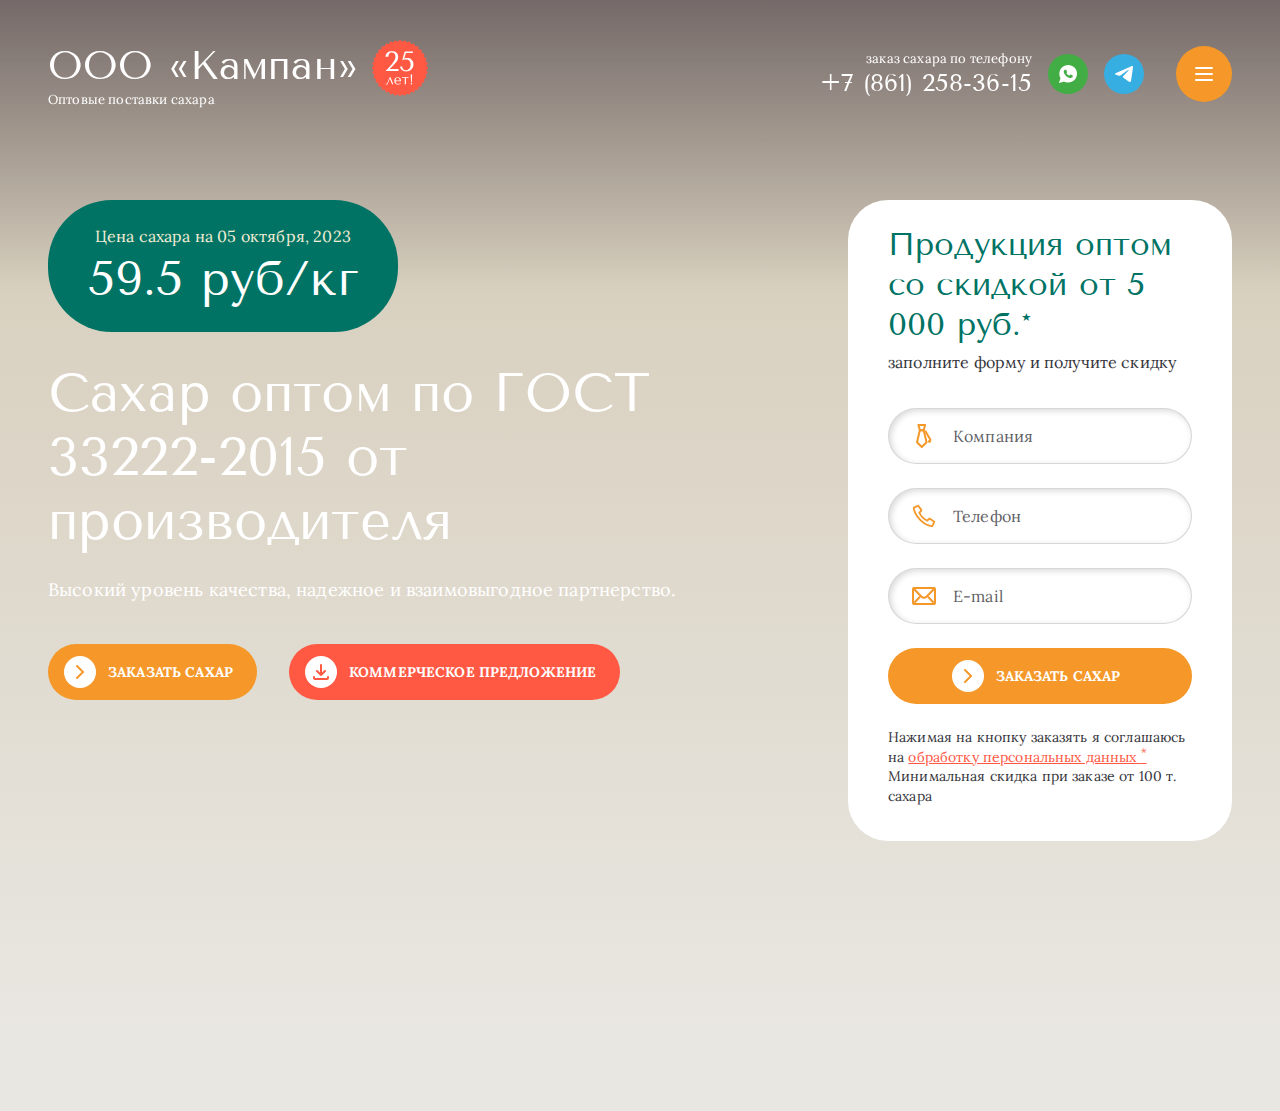
==== home-page.html @ a7ad7710 "+" ====
<!DOCTYPE html>
<html lang="ru">

<head>
  <meta charset="UTF-8">
  <meta name="viewport" content="width=device-width, initial-scale=1.0">
  <title>Главная</title>
  <!-- стили -->
  <link rel="stylesheet" href="./libs/normalize.min.css">
  <link rel="stylesheet" href="./libs/swiper-bundle.min.css">
  <link rel="stylesheet" href="./css/style.min.css">
</head>

<body>
  <!-- шапка -->
  <header class="header">
    <div class="wrapper">
      <div class="header__grid">
        <div class="header__grid-item">
          <a class="logotype" href="# ">
            <p class="logotype__name">ООО «Кампан»
              <small>Оптовые поставки сахара</small>
            </p>
            <span class="logotype__icon">
              <svg viewBox="0 0 56 56" fill="none" xmlns="http://www.w3.org/2000/svg">
                <path
                  d="M26.7828 0.763511C27.275 -0.254504 28.725 -0.254504 29.2172 0.763512V0.763512C29.6629 1.68542 30.9319 1.79644 31.5309 0.965933V0.965933C32.1923 0.0488476 33.6203 0.300644 33.9283 1.38866V1.38866C34.2071 2.37395 35.4375 2.70364 36.1716 1.98977V1.98977C36.9823 1.20148 38.3449 1.69742 38.4592 2.82237V2.82237C38.5627 3.84112 39.7172 4.37946 40.5641 3.80392V3.80392C41.4994 3.16837 42.7551 3.89339 42.6724 5.0211V5.0211C42.5974 6.04235 43.6408 6.77298 44.5749 6.35325V6.35325C45.6062 5.88976 46.717 6.82183 46.4397 7.91803V7.91803C46.1885 8.91074 47.0893 9.81147 48.082 9.56031V9.56031C49.1782 9.28296 50.1102 10.3938 49.6467 11.4251V11.4251C49.227 12.3592 49.9576 13.4026 50.9789 13.3276V13.3276C52.1066 13.2449 52.8316 14.5006 52.1961 15.4359V15.4359C51.6205 16.2828 52.1589 17.4373 53.1776 17.5408V17.5408C54.3026 17.6551 54.7985 19.0177 54.0102 19.8284V19.8284C53.2964 20.5625 53.626 21.7929 54.6113 22.0717V22.0717C55.6994 22.3797 55.9512 23.8077 55.0341 24.4691V24.4691C54.2036 25.0681 54.3146 26.3371 55.2365 26.7828V26.7828C56.2545 27.275 56.2545 28.725 55.2365 29.2172V29.2172C54.3146 29.6629 54.2036 30.9319 55.0341 31.5309V31.5309C55.9512 32.1923 55.6994 33.6203 54.6113 33.9283V33.9283C53.626 34.2071 53.2964 35.4375 54.0102 36.1716V36.1716C54.7985 36.9823 54.3026 38.3449 53.1776 38.4592V38.4592C52.1589 38.5627 51.6205 39.7172 52.1961 40.5641V40.5641C52.8316 41.4994 52.1066 42.7551 50.9789 42.6724V42.6724C49.9576 42.5974 49.227 43.6408 49.6467 44.5749V44.5749C50.1102 45.6062 49.1782 46.717 48.082 46.4397V46.4397C47.0893 46.1885 46.1885 47.0893 46.4397 48.082V48.082C46.717 49.1782 45.6062 50.1102 44.5749 49.6467V49.6467C43.6408 49.227 42.5974 49.9576 42.6724 50.9789V50.9789C42.7551 52.1066 41.4994 52.8316 40.5641 52.1961V52.1961C39.7172 51.6205 38.5627 52.1589 38.4592 53.1776V53.1776C38.3449 54.3026 36.9823 54.7985 36.1716 54.0102V54.0102C35.4375 53.2964 34.2071 53.626 33.9283 54.6113V54.6113C33.6203 55.6994 32.1923 55.9512 31.5309 55.0341V55.0341C30.9319 54.2036 29.6629 54.3146 29.2172 55.2365V55.2365C28.725 56.2545 27.275 56.2545 26.7828 55.2365V55.2365C26.3371 54.3146 25.0681 54.2036 24.4691 55.0341V55.0341C23.8077 55.9512 22.3797 55.6994 22.0717 54.6113V54.6113C21.7929 53.626 20.5625 53.2964 19.8284 54.0102V54.0102C19.0177 54.7985 17.6551 54.3026 17.5408 53.1776V53.1776C17.4373 52.1589 16.2828 51.6205 15.4359 52.1961V52.1961C14.5006 52.8316 13.2449 52.1066 13.3276 50.9789V50.9789C13.4026 49.9576 12.3592 49.227 11.4251 49.6467V49.6467C10.3938 50.1102 9.28296 49.1782 9.56031 48.082V48.082C9.81147 47.0893 8.91074 46.1885 7.91803 46.4397V46.4397C6.82183 46.717 5.88976 45.6062 6.35325 44.5749V44.5749C6.77298 43.6408 6.04235 42.5974 5.0211 42.6724V42.6724C3.89339 42.7551 3.16837 41.4994 3.80392 40.5641V40.5641C4.37946 39.7172 3.84112 38.5627 2.82237 38.4592V38.4592C1.69742 38.3449 1.20148 36.9823 1.98977 36.1716V36.1716C2.70364 35.4375 2.37395 34.2071 1.38866 33.9283V33.9283C0.300644 33.6203 0.0488476 32.1923 0.965933 31.5309V31.5309C1.79644 30.9319 1.68542 29.6629 0.763511 29.2172V29.2172C-0.254504 28.725 -0.254504 27.275 0.763512 26.7828V26.7828C1.68542 26.3371 1.79644 25.0681 0.965933 24.4691V24.4691C0.0488476 23.8077 0.300644 22.3797 1.38866 22.0717V22.0717C2.37395 21.7929 2.70364 20.5625 1.98977 19.8284V19.8284C1.20148 19.0177 1.69742 17.6551 2.82237 17.5408V17.5408C3.84112 17.4373 4.37946 16.2828 3.80392 15.4359V15.4359C3.16837 14.5006 3.89339 13.2449 5.0211 13.3276V13.3276C6.04235 13.4026 6.77298 12.3592 6.35325 11.4251V11.4251C5.88976 10.3937 6.82183 9.28296 7.91803 9.56031V9.56031C8.91074 9.81147 9.81147 8.91074 9.56031 7.91803V7.91803C9.28296 6.82183 10.3937 5.88976 11.4251 6.35325V6.35325C12.3592 6.77298 13.4026 6.04235 13.3276 5.0211V5.0211C13.2449 3.89339 14.5006 3.16837 15.4359 3.80392V3.80392C16.2828 4.37946 17.4373 3.84112 17.5408 2.82237V2.82237C17.6551 1.69742 19.0177 1.20148 19.8284 1.98977V1.98977C20.5625 2.70364 21.7929 2.37395 22.0717 1.38866V1.38866C22.3797 0.300644 23.8077 0.0488476 24.4691 0.965933V0.965933C25.0681 1.79644 26.3371 1.68542 26.7828 0.763511V0.763511Z"
                  fill="#FF5843" />
                <path
                  d="M32.2796 18.5391C32.8022 18.3338 33.2689 18.1844 33.6796 18.0911C34.1089 17.9791 34.5849 17.9231 35.1076 17.9231C36.0036 17.9231 36.8342 18.0724 37.5996 18.3711C38.3649 18.6511 39.0276 19.0711 39.5876 19.6311C40.1662 20.1724 40.6142 20.8258 40.9316 21.5911C41.2676 22.3564 41.4356 23.2151 41.4356 24.1671C41.4356 25.3244 41.2396 26.3511 40.8476 27.2471C40.4742 28.1431 39.9516 28.8991 39.2796 29.5151C38.6262 30.1311 37.8516 30.6071 36.9556 30.9431C36.0782 31.2604 35.1356 31.4191 34.1276 31.4191C33.2689 31.4191 32.4756 31.2978 31.7476 31.0551C31.0382 30.7938 30.4222 30.4484 29.8996 30.0191C29.3769 29.5898 28.9569 29.0764 28.6396 28.4791C28.3409 27.8818 28.1822 27.2471 28.1636 26.5751H30.2076C30.2262 27.0791 30.3289 27.5551 30.5156 28.0031C30.7022 28.4324 30.9542 28.8151 31.2716 29.1511C31.6076 29.4684 32.0089 29.7204 32.4756 29.9071C32.9422 30.0938 33.4742 30.1871 34.0716 30.1871C34.6129 30.1871 35.1542 30.0844 35.6956 29.8791C36.2369 29.6551 36.7222 29.3098 37.1516 28.8431C37.5996 28.3578 37.9542 27.7511 38.2156 27.0231C38.4956 26.2764 38.6356 25.3804 38.6356 24.3351C38.6356 22.8604 38.2436 21.6658 37.4596 20.7511C36.6756 19.8364 35.4996 19.3791 33.9316 19.3791C33.5582 19.3791 33.0449 19.4164 32.3916 19.4911C31.7382 19.5658 31.0102 19.8084 30.2076 20.2191L32.6996 11.5111H41.1836L40.6236 13.0511H33.9036L32.2796 18.5391Z"
                  fill="white" />
                <path
                  d="M26.4857 31.1111H13.6057L18.8977 25.2031C19.3643 24.6431 19.859 24.0364 20.3817 23.3831C20.923 22.7298 21.4177 22.0391 21.8657 21.3111C22.3137 20.5831 22.687 19.8271 22.9857 19.0431C23.2843 18.2591 23.4337 17.4564 23.4337 16.6351C23.4337 15.3471 23.0883 14.3204 22.3977 13.5551C21.7257 12.7898 20.8577 12.4071 19.7937 12.4071C19.159 12.4071 18.627 12.5284 18.1977 12.7711C17.787 13.0138 17.4417 13.3404 17.1617 13.7511C16.9003 14.1431 16.7043 14.6098 16.5737 15.1511C16.443 15.6738 16.3497 16.2244 16.2937 16.8031H13.4937C13.4937 16.0191 13.6523 15.2818 13.9697 14.5911C14.287 13.9004 14.7257 13.3031 15.2857 12.7991C15.8643 12.2951 16.5363 11.9031 17.3017 11.6231C18.067 11.3244 18.8977 11.1751 19.7937 11.1751C20.8017 11.1751 21.707 11.3244 22.5097 11.6231C23.3123 11.9031 23.9843 12.2951 24.5257 12.7991C25.067 13.3031 25.4777 13.8911 25.7577 14.5631C26.0563 15.2164 26.2057 15.9071 26.2057 16.6351C26.2057 17.5498 26.1123 18.3338 25.9257 18.9871C25.7577 19.6404 25.4777 20.2751 25.0857 20.8911C24.7123 21.4884 24.2177 22.1231 23.6017 22.7951C23.0043 23.4671 22.2763 24.2698 21.4177 25.2031L17.7777 29.0951H26.4857V31.1111Z"
                  fill="white" />
                <path
                  d="M38.6836 43.7454C38.6836 43.5401 38.7583 43.3627 38.9076 43.2134C39.0569 43.0641 39.2343 42.9894 39.4396 42.9894C39.6449 42.9894 39.8223 43.0641 39.9716 43.2134C40.1209 43.3627 40.1956 43.5401 40.1956 43.7454C40.1956 43.9507 40.1209 44.1281 39.9716 44.2774C39.8223 44.4267 39.6449 44.5014 39.4396 44.5014C39.2343 44.5014 39.0569 44.4267 38.9076 44.2774C38.7583 44.1281 38.6836 43.9507 38.6836 43.7454ZM39.7336 42.4574H39.0756L38.6416 34.5334H40.1816L39.7336 42.4574Z"
                  fill="white" />
                <path d="M32.7282 44.3334V37.8934H29.9282V37.3334H36.7182V37.8934H33.9182V44.3334H32.7282Z"
                  fill="white" />
                <path
                  d="M28.9451 41.1413H23.6251C23.6251 41.7106 23.7091 42.1773 23.8771 42.5413C24.0451 42.9053 24.2551 43.19 24.5071 43.3953C24.7591 43.6006 25.0297 43.7453 25.3191 43.8293C25.6177 43.904 25.8977 43.9413 26.1591 43.9413C26.3924 43.9413 26.6024 43.918 26.7891 43.8713C26.9851 43.8153 27.1717 43.7406 27.3491 43.6473C27.5264 43.554 27.6991 43.4373 27.8671 43.2973C28.0444 43.1573 28.2311 43.0033 28.4271 42.8353L28.8751 43.2833C28.5017 43.6753 28.0631 43.9786 27.5591 44.1933C27.0551 44.3986 26.5044 44.5013 25.9071 44.5013C25.2911 44.5013 24.7544 44.3986 24.2971 44.1933C23.8491 43.9786 23.4757 43.6986 23.1771 43.3533C22.8877 42.9986 22.6684 42.602 22.5191 42.1633C22.3791 41.7153 22.3091 41.258 22.3091 40.7913C22.3091 40.2313 22.3931 39.732 22.5611 39.2933C22.7291 38.8453 22.9624 38.4673 23.2611 38.1593C23.5597 37.842 23.9097 37.604 24.3111 37.4453C24.7124 37.2773 25.1511 37.1933 25.6271 37.1933C26.0751 37.1933 26.4997 37.268 26.9011 37.4173C27.3024 37.5666 27.6524 37.7906 27.9511 38.0893C28.2591 38.388 28.5017 38.766 28.6791 39.2233C28.8564 39.6806 28.9451 40.222 28.9451 40.8473V41.1413ZM23.6251 40.5813H27.7271C27.7271 39.676 27.5404 38.9666 27.1671 38.4533C26.8031 37.9306 26.2897 37.6693 25.6271 37.6693C25.2817 37.6693 24.9831 37.7533 24.7311 37.9213C24.4791 38.08 24.2691 38.2946 24.1011 38.5653C23.9424 38.836 23.8211 39.1486 23.7371 39.5033C23.6624 39.8486 23.6251 40.208 23.6251 40.5813Z"
                  fill="white" />
                <path
                  d="M18.4893 37.3334L21.3313 44.3334H20.0713L17.8313 38.7194H17.7473L16.1373 42.7654C16.0067 43.1014 15.8807 43.3814 15.7593 43.6054C15.6473 43.82 15.5307 43.9974 15.4093 44.1374C15.288 44.268 15.1573 44.3567 15.0173 44.4034C14.8773 44.4594 14.7187 44.4874 14.5413 44.4874C14.1493 44.4874 13.846 44.3847 13.6313 44.1794L13.8553 43.4374C13.9393 43.512 14.0513 43.5867 14.1913 43.6614C14.3313 43.736 14.4667 43.7734 14.5973 43.7734C14.7093 43.7734 14.812 43.736 14.9053 43.6614C15.008 43.5774 15.0967 43.4747 15.1713 43.3534C15.246 43.232 15.3113 43.106 15.3673 42.9754C15.4233 42.8354 15.4747 42.714 15.5213 42.6114L17.6493 37.3334H18.4893Z"
                  fill="white" />
              </svg>
            </span>
          </a>
        </div>
        <div class="header__grid-item header__flex">
          <p class="header__contacts">
            заказ сахара по телефону
            <a href="tel:+78612583615">+7 (861) 258-36-15</a>
          </p>

          <ul class="header__social social-list">
            <li class="social-list__item">
              <a href="#" class="social-list__link whatsapp">
                <svg width="18" height="18" viewBox="0 0 18 18" fill="none" xmlns="http://www.w3.org/2000/svg">
                  <path
                    d="M17.3053 5.362C16.8563 4.313 16.2083 3.367 15.4093 2.573C14.6083 1.778 13.6552 1.135 12.5982 0.69C11.5402 0.246 10.3792 0 9.16025 0C7.94125 0 6.77925 0.246 5.72225 0.69C4.66525 1.135 3.71225 1.778 2.91125 2.573C2.11125 3.367 1.46225 4.313 1.01525 5.362C0.56725 6.412 0.31925 7.565 0.31925 8.774C0.31925 9.166 0.34525 9.554 0.39725 9.939C0.44925 10.324 0.52625 10.704 0.62825 11.077C0.73025 11.45 0.85725 11.816 1.00725 12.173C1.15725 12.53 1.33325 12.877 1.53125 13.212L1.15225 14.332L0.77225 15.451L0.39325 16.571L0.01325 17.691C0.00525 17.712 0.00125 17.733 0.00025 17.755C-0.00075 17.776 0.00125 17.798 0.00625 17.818C0.01125 17.838 0.01825 17.859 0.02825 17.878C0.03825 17.897 0.05125 17.914 0.06725 17.93C0.07825 17.942 0.09025 17.951 0.10325 17.96C0.11625 17.969 0.13025 17.977 0.14425 17.982C0.15825 17.987 0.17325 17.992 0.18825 17.995C0.20325 17.998 0.21825 18 0.23425 18C0.24025 18 0.24625 18 0.25225 17.999C0.25825 17.999 0.26425 17.998 0.27025 17.997C0.27625 17.996 0.28225 17.995 0.28825 17.994C0.29425 17.992 0.30025 17.991 0.30625 17.989L1.47325 17.618L2.64025 17.247L3.80825 16.876L4.97525 16.505C5.29525 16.676 5.62425 16.826 5.96325 16.956C6.30125 17.086 6.64725 17.195 6.99925 17.283C7.35125 17.37 7.70825 17.436 8.06925 17.481C8.43025 17.525 8.79525 17.547 9.16025 17.547C10.3792 17.547 11.5402 17.302 12.5982 16.857C13.6552 16.413 14.6083 15.769 15.4093 14.975C16.2092 14.181 16.8563 13.236 17.3053 12.186C17.7523 11.137 18.0002 9.984 18.0002 8.774C18.0002 7.565 17.7523 6.412 17.3053 5.362ZM13.7622 11.109C13.7522 11.216 13.7352 11.334 13.7072 11.453C13.6812 11.573 13.6442 11.696 13.6023 11.815C13.5472 11.968 13.4462 12.114 13.3182 12.247C13.1902 12.381 13.0352 12.501 12.8742 12.604C12.7122 12.707 12.5442 12.792 12.3882 12.854C12.2322 12.916 12.0892 12.955 11.9802 12.964L11.9642 12.965L11.9482 12.967L11.9312 12.969L11.9142 12.97C11.8892 12.973 11.8633 12.975 11.8363 12.978C11.8092 12.98 11.7793 12.983 11.7502 12.985C11.7212 12.987 11.6892 12.989 11.6562 12.99C11.6243 12.991 11.5903 12.992 11.5542 12.992C11.4692 12.992 11.3663 12.988 11.2413 12.974C11.1173 12.961 10.9702 12.938 10.7942 12.899C10.6182 12.86 10.4132 12.805 10.1733 12.728C9.93225 12.651 9.65625 12.552 9.33925 12.425C9.00925 12.293 8.68025 12.123 8.35625 11.92C8.03225 11.716 7.71225 11.477 7.40225 11.207C7.09125 10.937 6.78925 10.637 6.50025 10.309C6.21125 9.98 5.93425 9.624 5.67325 9.242C5.66825 9.236 5.66425 9.229 5.66025 9.225C5.65625 9.219 5.65325 9.214 5.65025 9.209C5.64625 9.204 5.64425 9.2 5.64225 9.197C5.63925 9.193 5.63725 9.19 5.63525 9.188C5.56725 9.098 5.47625 8.972 5.37825 8.817C5.28025 8.663 5.17525 8.479 5.07925 8.276C4.98225 8.073 4.89525 7.85 4.83125 7.615C4.76725 7.38 4.72725 7.133 4.72725 6.883C4.72725 6.605 4.76125 6.357 4.81525 6.138C4.86925 5.919 4.94625 5.73 5.03225 5.569C5.11925 5.407 5.21525 5.275 5.31025 5.171C5.40425 5.067 5.49725 4.989 5.57525 4.94C5.64925 4.893 5.74625 4.853 5.85325 4.818C5.95925 4.784 6.07525 4.755 6.18525 4.732C6.29525 4.709 6.40025 4.691 6.48525 4.679C6.57025 4.667 6.63525 4.66 6.66625 4.659C6.69125 4.658 6.70925 4.657 6.72125 4.656C6.73425 4.656 6.74125 4.655 6.74525 4.655C6.74925 4.655 6.75225 4.655 6.75525 4.655C6.75725 4.655 6.76025 4.655 6.76725 4.655C6.83225 4.655 6.89225 4.665 6.94925 4.684C7.00525 4.705 7.05725 4.735 7.10625 4.776C7.15425 4.817 7.19925 4.868 7.24125 4.93C7.28325 4.992 7.32125 5.067 7.35625 5.151C7.37125 5.186 7.41725 5.297 7.47725 5.442C7.53825 5.588 7.61325 5.771 7.68825 5.951C7.76325 6.131 7.83725 6.308 7.89425 6.444C7.95225 6.581 7.99225 6.676 8.00025 6.691C8.00925 6.71 8.02425 6.738 8.03825 6.774C8.05225 6.81 8.06625 6.854 8.07425 6.905C8.08325 6.956 8.08625 7.011 8.07825 7.073C8.07025 7.134 8.05225 7.199 8.01825 7.268L8.01025 7.282L8.00325 7.297L7.99625 7.312L7.98825 7.326C7.97425 7.355 7.96125 7.383 7.94725 7.409C7.93325 7.437 7.91825 7.464 7.90125 7.491C7.88525 7.519 7.86725 7.546 7.84725 7.575C7.82625 7.603 7.80325 7.634 7.77625 7.665C7.76725 7.675 7.75825 7.686 7.75025 7.695C7.74025 7.706 7.73125 7.717 7.72225 7.728C7.71325 7.738 7.70425 7.749 7.69625 7.759C7.68825 7.769 7.67825 7.78 7.66925 7.791C7.65025 7.813 7.63225 7.836 7.61325 7.858C7.59425 7.88 7.57525 7.903 7.55625 7.925C7.53725 7.947 7.51925 7.968 7.50025 7.988C7.48125 8.008 7.46325 8.027 7.44525 8.045C7.43925 8.051 7.43225 8.059 7.42425 8.066C7.41625 8.075 7.40825 8.084 7.40025 8.093C7.39225 8.101 7.38525 8.109 7.37925 8.117C7.37425 8.124 7.37025 8.131 7.36925 8.136C7.36925 8.136 7.36925 8.137 7.36925 8.139C7.36925 8.141 7.37025 8.144 7.37125 8.149C7.37225 8.153 7.37425 8.159 7.37825 8.165C7.38125 8.172 7.38525 8.18 7.39025 8.188C7.42725 8.251 7.52125 8.388 7.66325 8.571C7.80625 8.754 7.99725 8.979 8.22825 9.217C8.45925 9.454 8.73025 9.703 9.03025 9.931C9.33025 10.159 9.66125 10.365 10.0132 10.518C10.0292 10.525 10.0522 10.535 10.0793 10.546C10.1073 10.558 10.1402 10.57 10.1692 10.583C10.1992 10.595 10.2282 10.605 10.2492 10.614C10.2702 10.622 10.2863 10.628 10.2882 10.628C10.2922 10.628 10.2963 10.626 10.3003 10.624C10.3042 10.622 10.3083 10.618 10.3142 10.614C10.3182 10.61 10.3223 10.606 10.3282 10.601C10.3322 10.596 10.3363 10.592 10.3403 10.587C10.3713 10.552 10.4193 10.497 10.4753 10.431C10.5323 10.366 10.5983 10.288 10.6632 10.209C10.7292 10.131 10.7952 10.05 10.8523 9.977C10.9093 9.904 10.9583 9.838 10.9913 9.79C11.0203 9.746 11.0522 9.708 11.0852 9.676C11.1182 9.643 11.1532 9.615 11.1902 9.594C11.2272 9.572 11.2652 9.555 11.3062 9.544C11.3462 9.533 11.3892 9.527 11.4342 9.527C11.4602 9.527 11.4872 9.529 11.5142 9.533C11.5392 9.537 11.5662 9.542 11.5912 9.549C11.6162 9.555 11.6413 9.563 11.6663 9.57C11.6903 9.578 11.7153 9.587 11.7382 9.594C11.7972 9.615 11.9233 9.671 12.0793 9.744C12.2353 9.816 12.4222 9.905 12.6032 9.993C12.7842 10.08 12.9583 10.165 13.0892 10.229C13.2212 10.293 13.3102 10.336 13.3182 10.34C13.3612 10.361 13.4012 10.381 13.4402 10.401C13.4772 10.421 13.5133 10.44 13.5452 10.462C13.5782 10.483 13.6082 10.506 13.6353 10.532C13.6602 10.557 13.6842 10.586 13.7032 10.618C13.7323 10.666 13.7513 10.734 13.7603 10.818C13.7712 10.903 13.7712 11.002 13.7622 11.109Z"
                    fill="white" />
                </svg>


              </a>
            </li>
            <li class="social-list__item">
              <a href="#" class="social-list__link telegram">
                <svg viewBox="0 0 18 18" fill="none" xmlns="http://www.w3.org/2000/svg">
                  <path
                    d="M1.10225 7.96761L11.8264 3.21941C12.8843 2.725 16.4738 1.141 16.4738 1.141C16.4738 1.141 18.1314 0.448827 17.9916 2.13171C17.9456 2.82388 17.5794 5.24838 17.2097 7.87063L16.0598 15.6366C16.0598 15.6366 15.9678 16.7738 15.1859 16.9715C14.4039 17.1693 13.1143 16.2794 12.8843 16.0797C12.7003 15.9314 9.4346 13.7065 8.23694 12.6188C7.9132 12.3222 7.547 11.727 8.28294 11.0348C9.94056 9.40329 11.9184 7.37433 13.1125 6.08887C13.6662 5.49368 14.2164 4.10934 11.9166 5.79222L5.42941 10.4929C5.42941 10.4929 4.69348 10.9873 3.31183 10.5404C1.93195 10.0974 0.322085 9.50218 0.322085 9.50218C0.322085 9.50218 -0.783589 8.75866 1.10225 7.96761Z"
                    fill="white" />
                </svg>
              </a>
            </li>
          </ul>

          <button class="button-menu click" type="button">
            <span></span>
          </button>

        </div>
      </div>
    </div>
    <!-- меню  -->
    <!-- <nav class="navigation">
      <div class="wrapper">
        <ul class="navigation__list">
          <li class="navigation__item">
            <a href="" class="navigation__link">
              <span class="navigation__icon">
                <svg viewBox="0 0 9 14" fill="none" xmlns="http://www.w3.org/2000/svg">
                  <path d="M1 1L7 7L1 13" stroke="#F59829" stroke-width="2" stroke-linecap="round" />
                </svg>

              </span>
              <span>Пункт меню</span></a>
          </li>
        </ul>
      </div>
    </nav> -->
  </header>
  <!-- основной контент -->
  <main class="main">

    <section class="section hero">
      <div class="wrapper">

        <div class="hero__video">
          <video autoplay muted loop playsinline>
            <!-- Постер для десктопных устройств -->
            <picture>
              <source srcset="./img/video/1.jpg" media="(min-width: 768px)">
              <img src="./img/video/1-375.jpg" alt="Постер видео">
            </picture>

            <!-- Источник видео для всех устройств -->
            <source src="./video/video.mp4" type="video/mp4">
            УПС, Ваш браузер не поддерживает тег video
          </video>
        </div>

        <div class="hero__grid">

          <div class="hero__grid-item">
            <p class="hero__label">Цена сахара на 05 октября, 2023
              <span>59.5 руб/кг</span>
            </p>
            <h1 class="hero__title">Сахар оптом по ГОСТ 33222-2015 от производителя</h1>
            <p class="hero__text">Высокий уровень качества, надежное и взаимовыгодное партнерство.</p>

            <div class="hero__buttons">
              <a href="#" class="button">
                <span class="__icon">
                  <svg viewBox="0 0 16 16" fill="none" xmlns="http://www.w3.org/2000/svg">
                    <path d="M5 2L11 8L5 14" stroke="#F59829" stroke-width="2" stroke-linecap="round" />
                  </svg>
                </span>
                <span>Заказать сахар</span>
              </a>
              <a href="#" class="button --red">
                <span class="__icon">
                  <svg viewBox="0 0 16 16" fill="none" xmlns="http://www.w3.org/2000/svg">
                    <path d="M12 7L8 11M8 11L4 7M8 11L8 1" stroke="#FF5843" stroke-width="2" stroke-linecap="round" />
                    <path d="M1 13V14C1 14.5523 1.44772 15 2 15H14C14.5523 15 15 14.5523 15 14V13" stroke="#FF5843"
                      stroke-width="2" stroke-linecap="round" />
                  </svg>

                </span>
                <span>Коммерческое предложение</span>
              </a>
            </div>
          </div>
          <div class="hero__grid-item">
            <div class="hero__feedback feedback">
              <h3 class="feedback__title">Продукция оптом со скидкой от 5 000 руб.*</h3>
              <p class="feedback__text">заполните форму и получите скидку</p>

              <form class="form" action="" method="post">
                <div class="form__grid form__grid--mod">

                  <div class="form__item icon --company">
                    <input type="text" name="" id="user-company" placeholder="Компания">
                  </div>
                  <div class="form__item icon --phone">
                    <input type="tel" name="" id="user-phone" placeholder="Телефон">
                  </div>
                  <div class="form__item icon --mail">
                    <input type="email" name="" id="user-email" placeholder="E-mail">
                  </div>
                  <div class="form__item">
                    <button class="button --full" type="submit">
                      <span class="__icon">
                        <svg viewBox="0 0 16 16" fill="none" xmlns="http://www.w3.org/2000/svg">
                          <path d="M5 2L11 8L5 14" stroke="#F59829" stroke-width="2" stroke-linecap="round" />
                        </svg>
                      </span>
                      <span>Заказать сахар</span>
                    </button>
                  </div>
                  <div class="form__item">
                    <p class="form__text">Нажимая на кнопку заказять я соглашаюсь на <a href="#">обработку
                        персональных
                        данных
                        <sup>*</sup></a> Минимальная скидка при заказе от 100 т. сахара</p>
                  </div>

                </div>
              </form>

            </div>
          </div>
        </div>
      </div>
    </section>
    <section class="section">
      <div class="wrapper">


      </div>
    </section>
  </main>
  <!-- скрипт яндекс карт ВАЖНО проставить тут персональный ключ пользователя -->
  <script src="https://api-maps.yandex.ru/2.1/?apikey=1dba075a-a65a-4b22-84a2-ebb26f26fe43&lang=ru_RU"
    type="text/javascript"></script>
  <!-- GSAP  -->
  <script src="./libs/gsap.min.js"></script>
  <script src="./libs/ScrollTrigger.min.js"></script>
  <!-- скрипты -->
  <script src="./libs/fslightbox.min.js"></script>
  <script src="./libs/swiper-bundle.min.js"></script>

  <script src="./js/parts/animation.js"></script>
  <script src="./js/main.js"></script>
</body>

</html>
---- css/style.min.css ----
:root{--Lora: "Lora", serif;--TenorSans: "Tenor Sans", sans-serif;--White: #ffffff;--Dark: #36363C;--Dark-mod: rgba(54, 54, 60, 0.2);--Dark-mod2: rgba(54, 54, 60, 0.8);--LightGreen: #F3EDD3;--Orange: #F59829;--Red: #FF5843;--DarkGreen: #007364;--Bg: #E9E7E2}@font-face{font-family:"Lora";src:url(../fonts/Lora-Regular.woff2) format("woff2");font-weight:400;font-style:normal;font-display:swap}@font-face{font-family:"Lora";src:url(../fonts/Lora-SemiBold.woff2) format("woff2");font-weight:600;font-style:normal;font-display:swap}@font-face{font-family:"Lora";src:url(../fonts/Lora-Bold.woff2) format("woff2");font-weight:700;font-style:normal;font-display:swap}@font-face{font-family:"Tenor Sans";src:url(../fonts/TenorSans.woff2) format("woff2");font-weight:400;font-style:normal;font-display:swap}html{box-sizing:border-box;scroll-behavior:smooth}html *,html *::before,html *::after{box-sizing:border-box}body{margin:0;min-width:375px;font-size:16px;font-family:var(--Lora);position:relative;overflow-x:hidden;background-color:var(--Bg, #e9e7e2);color:var(--Dark, #36363c);font-style:normal;font-weight:400;line-height:1.5;letter-spacing:.16px}@media(max-width: 767px){body{font-size:14px}}img{height:auto;max-width:100%}input,textarea,a,button{font-family:inherit;font-size:inherit;line-height:inherit;letter-spacing:inherit}a{text-decoration:none;color:inherit;font-family:inherit;font-style:inherit}input::-webkit-outer-spin-button,input::-webkit-inner-spin-button{-webkit-appearance:none}input[type=number]{-moz-appearance:textfield}h1,h2,h3,h4,h5,h6{font-family:var(--TenorSans);color:var(--Dark, #36363c);line-height:1.2;font-style:normal;font-weight:400}a:not([class]){color:var(--Red, #ff5843);text-decoration-line:underline;transition:color .3s}a:not([class]):hover,a:not([class]):focus,a:not([class]):active{color:var(--Orange, #f59829);text-decoration-line:none}input,textarea{font-family:var(--Lora);font-size:inherit;line-height:inherit;letter-spacing:inherit;max-width:100%;width:100%;outline:none;padding:14px 24px;border-radius:32px;border:1px solid rgba(54,54,60,.2);background:var(--White, #fff);box-shadow:2px 2px 6px 0px rgba(0,0,0,.15) inset;position:relative;height:56px}input::placeholder,textarea::placeholder{font-family:var(--Lora);font-size:16px;line-height:inherit;letter-spacing:inherit;color:var(--Dark-mod2)}@media(max-width: 767px){input,textarea{height:45px}}textarea{resize:none}.to-right{margin-right:0;margin-left:auto}.list-reset{margin:0;padding:0;list-style:none}.visually-hidden:not(:focus),input[type=checkbox].visually-hidden,input[type=radio].visually-hidden{position:absolute;overflow:hidden;clip:rect(0 0 0 0);width:1px;height:1px;margin:-1px;padding:0;white-space:nowrap;border:0;-webkit-clip-path:inset(100%);clip-path:inset(100%)}.button{text-decoration:none;cursor:pointer;position:relative;outline:0;z-index:2;display:flex;align-items:center;max-width:max-content;border:none;background-color:rgba(0,0,0,0);padding:10px 24px;font-family:var(--Lora);font-style:normal;line-height:1;color:var(--White, #fff);text-align:center;font-size:14px;font-weight:700;letter-spacing:.14px;text-transform:uppercase;height:56px}.button.--full{max-width:100%;width:100%;justify-content:center}.button span{position:relative;z-index:2}.button svg path{transition:stroke .3s}.button::before{content:"";position:absolute;left:0;top:0;bottom:0;right:0;transition:all .3s ease-in-out;pointer-events:none;background-color:var(--Orange, #f59829);z-index:0;border-radius:32px}.button:hover::before{background-color:var(--Red, #ff5843);left:-4px;top:-4px;bottom:-4px;right:-4px}.button:hover svg path{stroke:var(--Red, #ff5843)}.button .__icon{background-color:var(--White);display:flex;align-items:center;justify-content:center;width:32px;height:32px;border-radius:50%;margin-right:12px;pointer-events:none;margin-left:-8px}.button .__icon svg{width:16px}.button.--green::before{background-color:var(--DarkGreen, #007364)}.button.--green .__icon path{stroke:var(--DarkGreen, #007364)}.button.--green:hover::before{background-color:var(--Red, #ff5843)}.button.--green:hover .__icon path{stroke:var(--Red, #ff5843)}.button.--red::before{background-color:var(--Red, #ff5843)}.button.--red .__icon path{stroke:var(--Red, #ff5843)}.button.--red:hover::before{background-color:var(--Orange, #f59829)}.button.--red:hover .__icon path{stroke:var(--Orange, #f59829)}@media(max-width: 767px){.button{height:45px}}.radial-fill{background-color:var(--Orange, #f59829);border-radius:32px;position:relative;overflow:hidden}.radial-fill::before{display:none}.radial-fill span{pointer-events:none;position:relative;z-index:10}.radial-fill .decorate{position:absolute;pointer-events:none;z-index:4;width:0;height:0;border-radius:50%;background:var(--Red, #ff5843);-webkit-transform:translate(-50%, -50%);transform:translate(-50%, -50%);transition:width .6s,height .6s,color .3s,background-color .4s}.radial-fill:hover .decorate,.radial-fill:active .decorate,.radial-fill:focus .decorate{width:100px;height:100px}.button-menu{position:relative;display:flex;align-items:center;justify-content:center;cursor:pointer;color:var(--White);width:56px;height:56px;border:none;padding:0;max-width:initial;max-height:initial;min-height:initial;background-color:rgba(0,0,0,0);flex-shrink:0;outline:0;border-radius:50%}.button-menu::before{content:"";position:absolute;left:0;top:0;bottom:0;right:0;transition:all .3s ease-in-out;pointer-events:none;background-color:var(--Orange, #f59829);z-index:0;border-radius:32px}.button-menu span,.button-menu span::after,.button-menu span::before{position:absolute;width:18px;height:2px;background-color:var(--White);z-index:2;border-radius:2px;transition:width .3s}.button-menu span::after,.button-menu span::before{content:"";display:block;transition:.3s}.button-menu span::before{transform:translateY(-6px)}.button-menu span::after{transform:translateY(6px)}.button-menu.isActive span{height:0}.button-menu.isActive span:before{transform:rotate(-45deg)}.button-menu.isActive span:after{transform:rotate(45deg)}.button-menu:hover span,.button-menu:hover span::after,.button-menu:hover span::before{width:24px}.button-menu:hover::before{left:-4px;top:-4px;bottom:-4px;right:-4px}@media(max-width: 767px){.button-menu{width:55px;height:55px}}.button-close{border:none;outline:0;width:48px;height:48px;border-radius:50%;background-color:rgba(0,0,0,0);cursor:pointer;display:flex;align-items:center;justify-content:center;position:relative}.button-close::before{content:"";position:absolute;left:-8px;top:-8px;bottom:-8px;right:-8px;transition:all .3s ease-in-out;pointer-events:none;background-color:var(--Orange, #f59829);z-index:0;border-radius:50%;border:8px solid var(--White)}.button-close .__icon{flex-shrink:0;width:16px;height:16px;pointer-events:none;position:absolute;z-index:2}.button-close svg path{stroke:var(--White)}.button-close:hover::before{background-color:var(--Red, #ff5843);left:-12px;top:-12px;bottom:-12px;right:-12px}@media(max-width: 767px){.button-close{width:40px;height:40px}.button-close::before{left:-5px;top:-5px;bottom:-5px;right:-5px}.button-close:hover::before{background-color:var(--Red, #ff5843);left:-9px;top:-9px;bottom:-9px;right:-9px}}.title{display:block;margin:0;padding-bottom:42px;position:relative;margin-bottom:21px;color:var(--Dark, #36363c);font-size:40px;font-style:normal;font-weight:400;line-height:1.2}.title::after{content:"";display:block;width:10%;height:1px;position:absolute;left:0;bottom:0;background-color:var(--Dark-mod)}.title--white{color:var(--White)}.title--two{font-size:48px}.title--mod{max-width:max-content;padding-right:64px}@media(max-width: 1023px){.title{font-size:64px}}@media(max-width: 767px){.title{font-size:35px;padding-bottom:21px;padding-right:0}}.subtitle{display:block;margin:0;line-height:1.5;color:var(--Dark, #36363c);font-family:var(--Lora);font-size:16px;font-style:normal;font-weight:400;letter-spacing:.16px;margin-bottom:34px}.wrapper{max-width:1790px;width:100%;padding-inline:60px;margin-inline:auto}@media(max-width: 1600px){.wrapper{padding-inline:32px}}@media(max-width: 1399px){.wrapper{padding-inline:48px}}@media(max-width: 1023px){.wrapper{padding-inline:40px}}@media(max-width: 767px){.wrapper{padding-inline:20px}}.section{padding-top:35px;padding-bottom:35px}.swiper{width:100%;height:100%}.swiper-pagination{transition:initial;transform:initial;position:initial}.swiper-button-next:after,.swiper-button-prev:after{display:none}.swiper-button-next,.swiper-button-prev{margin:0;left:initial;right:initial}.form__grid{display:grid;gap:24px 32px;grid-template-columns:repeat(2, 1fr)}.form__grid--mod{grid-template-columns:repeat(1, 1fr)}.form__text{margin:0;color:var(--Dark, #36363c);font-size:14px;font-style:normal;font-weight:400;line-height:1.4;letter-spacing:.14px}.form__text a{color:var(--Red, #ff5843)}.form__item.icon{position:relative}.form__item.icon::before{content:"";display:block;width:24px;height:24px;background-size:contain;background-repeat:no-repeat;position:absolute;z-index:2;pointer-events:none;top:16px;left:24px}.form__item.icon input,.form__item.icon textarea{padding-left:64px}.form__item.icon.--phone:before{background-image:url("data:image/svg+xml;charset=UTF-8,%3csvg viewBox='0 0 26 26' fill='none' xmlns='http://www.w3.org/2000/svg'%3e%3cpath d='M8.90204 17.098C14.5102 22.7061 19.8664 23.8922 21.8429 24C23.1065 22.149 23.6402 20.6208 24 19.2551C22.6338 17.9248 20.6458 16.5679 18.8235 15.8041L16.6663 17.9607C15.9296 17.7634 13.9073 16.9272 11.4903 14.5097C9.07282 12.0922 8.23662 10.0704 8.03929 9.33368L10.1959 7.17653C9.43209 5.35418 8.07521 3.36625 6.74489 2C5.37864 2.35926 3.85099 2.89348 2 4.15715C2.10778 6.13415 3.29439 11.4898 8.90204 17.098Z' stroke='%23F59829' stroke-width='2' stroke-miterlimit='10'/%3e%3c/svg%3e ")}.form__item.icon.--volume:before{background-image:url("data:image/svg+xml;charset=UTF-8,%3csvg viewBox='0 0 24 24' fill='none' xmlns='http://www.w3.org/2000/svg'%3e%3cpath d='M20 23H12H4V11C4 9.896 4.896 9 6 9H8C8.553 9 9 8.552 9 8V6C9 5.448 8.553 5 8 5H6C5.447 5 5 4.552 5 4V2C5 1.448 5.447 1 6 1H18C18.553 1 19 1.448 19 2V4C19 4.552 18.553 5 18 5H16C15.447 5 15 5.448 15 6V7.97501C15 8.52101 15.427 9.003 15.974 9H18C19.104 9 20 9.896 20 11V23Z' stroke='%23F59829' stroke-width='2' stroke-miterlimit='10'/%3e%3c/svg%3e ")}.form__item.icon.--mail:before{background-image:url("data:image/svg+xml;charset=UTF-8,%3csvg viewBox='0 0 24 24' fill='none' xmlns='http://www.w3.org/2000/svg'%3e%3cpath d='M23 18.9677C23 19.5375 22.552 20 22 20H2C1.448 20 1 19.5375 1 18.9677V5.03226C1 4.46245 1.448 4 2 4H22C22.552 4 23 4.46245 23 5.03226V18.9677Z' stroke='%23F59829' stroke-width='2' stroke-miterlimit='10'/%3e%3cpath d='M22 5L14.4745 12.8C13.108 14.2106 10.8915 14.2106 9.525 12.8L2 5' stroke='%23F59829' stroke-width='2' stroke-miterlimit='10' stroke-linecap='round'/%3e%3cpath d='M3 17.9355L7.5 13.2903' stroke='%23F59829' stroke-width='2' stroke-miterlimit='10' stroke-linecap='round'/%3e%3cpath d='M21 17.9355L16.5 13.2903' stroke='%23F59829' stroke-width='2' stroke-miterlimit='10' stroke-linecap='round'/%3e%3c/svg%3e ")}.form__item.icon.--company::before{background-image:url("data:image/svg+xml;charset=UTF-8,%3csvg viewBox='0 0 24 24' fill='none' xmlns='http://www.w3.org/2000/svg'%3e%3cpath d='M9.78261 1H13.1304L11.6957 6.26087H9.78261H7.86957L6.43478 1H9.78261Z' stroke='%23F59829' stroke-width='2' stroke-miterlimit='10' stroke-linejoin='round'/%3e%3cpath d='M11.6957 6.26086H9.78261H7.86957L5 18.2174L9.78261 23L14.5652 18.2174L11.6957 6.26086Z' stroke='%23F59829' stroke-width='2' stroke-miterlimit='10' stroke-linejoin='round'/%3e%3cpath d='M16 17.2609L17.913 17.7391L18.3913 15.8261L13.1304 6.73914' stroke='%23F59829' stroke-width='2' stroke-miterlimit='10' stroke-linejoin='round'/%3e%3c/svg%3e ")}.form__item.icon.--city::before{background-image:url("data:image/svg+xml;charset=UTF-8,%3csvg viewBox='0 0 24 25' fill='none' xmlns='http://www.w3.org/2000/svg'%3e%3cpath d='M12 1C16.4183 1 20 4.46099 20 8.72993C20.0023 10.5761 19.7188 11.8558 18.6331 13.5356C17.5474 15.2142 12 23 12 23C12 23 6.45259 15.2142 5.36688 13.5356C4.28117 11.8558 3.9966 10.5761 4.00003 8.72993C4.00003 4.46099 7.58173 1 12 1Z' stroke='%23F59829' stroke-width='2' stroke-miterlimit='10'/%3e%3ccircle cx='12' cy='9' r='3' stroke='%23F59829' stroke-width='2'/%3e%3c/svg%3e ")}.form__item.icon.--user::before{background-image:url("data:image/svg+xml;charset=UTF-8,%3csvg viewBox='0 0 24 24' fill='none' xmlns='http://www.w3.org/2000/svg'%3e%3cpath d='M9 15V17C9 17.8 8.25799 18.417 7.45999 18.625L4.48401 19.398C3.15501 19.743 2.024 21.028 2 22.001V24.001' stroke='%23F59829' stroke-width='2' stroke-miterlimit='10'/%3e%3cpath d='M15 15V17C15 17.8 15.742 18.417 16.54 18.625L19.516 19.398C20.845 19.743 21.976 21.028 22 22.001V24.001' stroke='%23F59829' stroke-width='2' stroke-miterlimit='10'/%3e%3cpath d='M13 1C15.436 1 17 2.515 17 5V7L18 8V10L17 11C17 11 17 12.768 17 13C17 15.083 13 16 12 16C11 16 7 15.083 7 13C7 12.768 7 11 7 11L6 10V8L7 7V5C7 2.515 8.564 1 11 1H13Z' stroke='%23F59829' stroke-width='2' stroke-miterlimit='10'/%3e%3c/svg%3e ")}@media(max-width: 767px){.form__group{grid-template-columns:1fr;gap:24px}}.feedback{background-color:var(--White);border-radius:40px;padding:25px 40px 35px}.feedback__title{display:block;margin:0;margin-bottom:5px;color:var(--DarkGreen, #007364);font-family:var(--TenorSans);font-size:32px;font-style:normal;font-weight:400;line-height:1.25}.feedback__text{margin:0;margin-bottom:34px}@media(max-width: 1200px){.feedback{padding:24px 32px 31px}.feedback__title{font-size:24px;margin-bottom:14px}.feedback__text{margin-bottom:26px}}@media(max-width: 767px){.feedback{padding:18px 25px 25px}.feedback__title{font-size:20px;margin-bottom:7px}.feedback__text{margin-bottom:25px}}.social-list{margin:0;padding:0;list-style:none;display:grid;gap:16px;grid-template-columns:repeat(2, auto);max-width:max-content}.social-list__link{width:40px;height:40px;display:flex;align-items:center;justify-content:center;position:relative}.social-list__link::before{content:"";position:absolute;left:0;top:0;bottom:0;right:0;transition:all .3s ease-in-out;pointer-events:none;background-color:var(--Orange, #f59829);z-index:0;border-radius:50%}.social-list__link svg{width:18px;position:relative}.social-list__link.whatsapp::before{background-color:#43ad45}.social-list__link.telegram::before{background-color:#37aee2}.social-list__link:hover::before{left:-4px;top:-4px;bottom:-4px;right:-4px}.logotype{display:grid;gap:13px;grid-template-columns:1fr 56px;max-width:max-content}.logotype__name{margin:0;color:var(--White);font-family:var(--TenorSans);font-size:40px;font-style:normal;font-weight:400;line-height:1.3}.logotype__name small{display:block;font-family:var(--Lora);font-size:13px;font-style:normal;font-weight:400}.logotype__icon{max-width:56px;display:block}@media(max-width: 1023px){.logotype{gap:8px}.logotype__name{font-size:30px}}@media(max-width: 767px){.logotype .header{padding-top:10px;padding-bottom:10px}.logotype__name{font-size:24px}}.navigation{position:absolute;top:0;left:0;z-index:100;background-color:var(--DarkGreen);color:var(--White);width:100vw;height:100vh;display:flex;transition:all .3s}.navigation__list{list-style:none;padding:0;margin:0;display:grid;gap:32px;grid-template-columns:repeat(2, 1fr)}.navigation__link{display:flex;align-items:center;position:relative}.navigation__link::before{content:"";position:absolute;left:0;top:0;bottom:0;right:0;transition:all .3s ease-in-out;pointer-events:none;background-color:rgba(0,0,0,0);z-index:0;border-radius:32px}.navigation__link:hover::before,.navigation__link:hover::before,.navigation__link:focus::before{background-color:var(--Orange, #f59829);left:-4px;top:-4px;bottom:-4px;right:-4px}.navigation__link__icon{background-color:var(--White);display:flex;align-items:center;justify-content:center;width:32px;height:32px;border-radius:50%;margin-right:12px;pointer-events:none;margin-left:-8px}.navigation__link__icon svg{width:16px}.header{padding-top:40px;padding-bottom:40px;background-color:rgba(0,0,0,0);position:fixed;top:0;max-width:100%;width:100%;z-index:999;transition:all .4s}.header__grid{display:grid;gap:32px;grid-template-columns:auto 1fr}.header__flex{display:grid;align-items:center;gap:16px;grid-template-columns:auto auto auto;max-width:max-content;margin-left:auto}.header__contacts{margin:0;text-align:right;color:var(--White, #fff);font-size:13px;max-width:220px}.header__contacts a{display:block;color:inherit;text-align:right;font-family:var(--TenorSans);font-size:24px;line-height:1.33;text-decoration:none}.header .button-menu{margin-left:16px}@media(max-width: 1200px){.header .button-menu{margin-left:0}}@media(max-width: 1023px){.header{padding-top:48px;padding-bottom:48px}.header__grid{gap:29px;grid-template-columns:auto 1fr}.header__contacts a{font-size:20px}}@media(max-width: 767px){.header{padding-top:20px;padding-bottom:20px}.header__grid{gap:29px}.header__contacts{display:none}.header__social{display:none}.header__flex{display:block}}.hero{position:relative;overflow:hidden;min-height:100vh;padding-top:200px;padding-bottom:200px}.hero::after{content:"";display:block;top:0;left:0;width:100%;height:100%;position:absolute;background:linear-gradient(180deg, rgba(93, 82, 86, 0.8) 0%, rgba(93, 82, 86, 0) 27.96%),linear-gradient(180deg, rgba(188, 169, 131, 0.5) 0%, rgba(188, 169, 131, 0) 100%);z-index:0}.hero__video{position:absolute;top:0;left:0;width:100%;height:100%;z-index:-1}.hero video{display:block;width:100%;height:100%;object-fit:cover}.hero__grid{position:relative;z-index:10;display:grid;grid-template-columns:8fr 4fr;gap:32px}.hero__label{display:block;margin:0;background-color:var(--DarkGreen);border-radius:64px;padding:24px 40px 22px;color:var(--LightGreen, #f3edd3);font-style:normal;font-weight:400;text-align:center;max-width:max-content;margin-bottom:30px}.hero__label span{display:block;color:#fff;font-family:var(--TenorSans);font-size:48px;font-style:normal;font-weight:400;line-height:1.3}.hero__title{margin:0;margin-bottom:24px;display:block;color:var(--White);font-family:var(--TenorSans);font-size:54px;font-style:normal;font-weight:400;line-height:1.18;max-width:808px}.hero__text{margin:0;color:var(--White, #fff);font-size:18px;font-style:normal;font-weight:400;line-height:1.33;margin-bottom:43px;max-width:808px}.hero__buttons{display:grid;max-width:max-content;gap:32px;grid-template-columns:repeat(2, auto)}@media(max-width: 1200px){.hero{padding-top:152px;padding-bottom:110px;min-height:768px}.hero__grid{grid-template-columns:7fr 5fr}}@media(max-width: 1023px){.hero{padding-top:160px;padding-bottom:104px;min-height:1024px}.hero__grid{grid-template-columns:1fr;gap:48px}}@media(max-width: 767px){.hero{padding-top:105px;padding-bottom:155px;min-height:670px}.hero__label{padding:12px 30px 10px;margin-bottom:13px;font-size:14px}.hero__label span{font-size:35px}.hero__title{font-size:35px;margin-bottom:14px}.hero .__text{font-size:16px;margin-bottom:23px}.hero__buttons{grid-template-columns:repeat(1, 1fr);gap:15px;max-width:100%}.hero .button{max-width:100%;width:100%;justify-content:center}}.inner-page{background-color:var(--Orange-Yellow)}.inner-page .header{background:var(--Orange, #fe7f00)}.inner-page .main{padding-top:124px}@media(max-width: 1023px){.inner-page .main{padding-top:80px}}.simple-page{background-color:var(--Orange-Yellow)}.simple-page .header{background-color:rgba(0,0,0,0)}.simple-page .main{padding-top:0}.contacts-page .header{background:#fe7f00}.header-sticky .header{padding-top:12px;padding-bottom:12px;background-color:var(--DarkGreen);color:var(--White)}.header-sticky .logotype__name{font-size:32px}@media(max-width: 1023px){.header-sticky .logotype__name{font-size:30px}}@media(max-width: 767px){.header-sticky .header{padding-top:10px;padding-bottom:10px}.header-sticky .logotype__name{font-size:24px}}.menu-open{overflow:hidden;margin-right:17px}.menu-open .header{background:var(--White)}.menu-open .header__logo{max-width:90px;opacity:1}.menu-open .header__logo svg g,.menu-open .header__logo svg defs path{transition:fill .3s;fill:var(--PinkRed)}.menu-open .mob-nav{opacity:1;visibility:initial;pointer-events:initial}.menu-open .header__wrapper{border-bottom:1px solid var(--Line-mod)}@media(max-width: 1023px){.menu-open .header__logo{max-width:70px}}
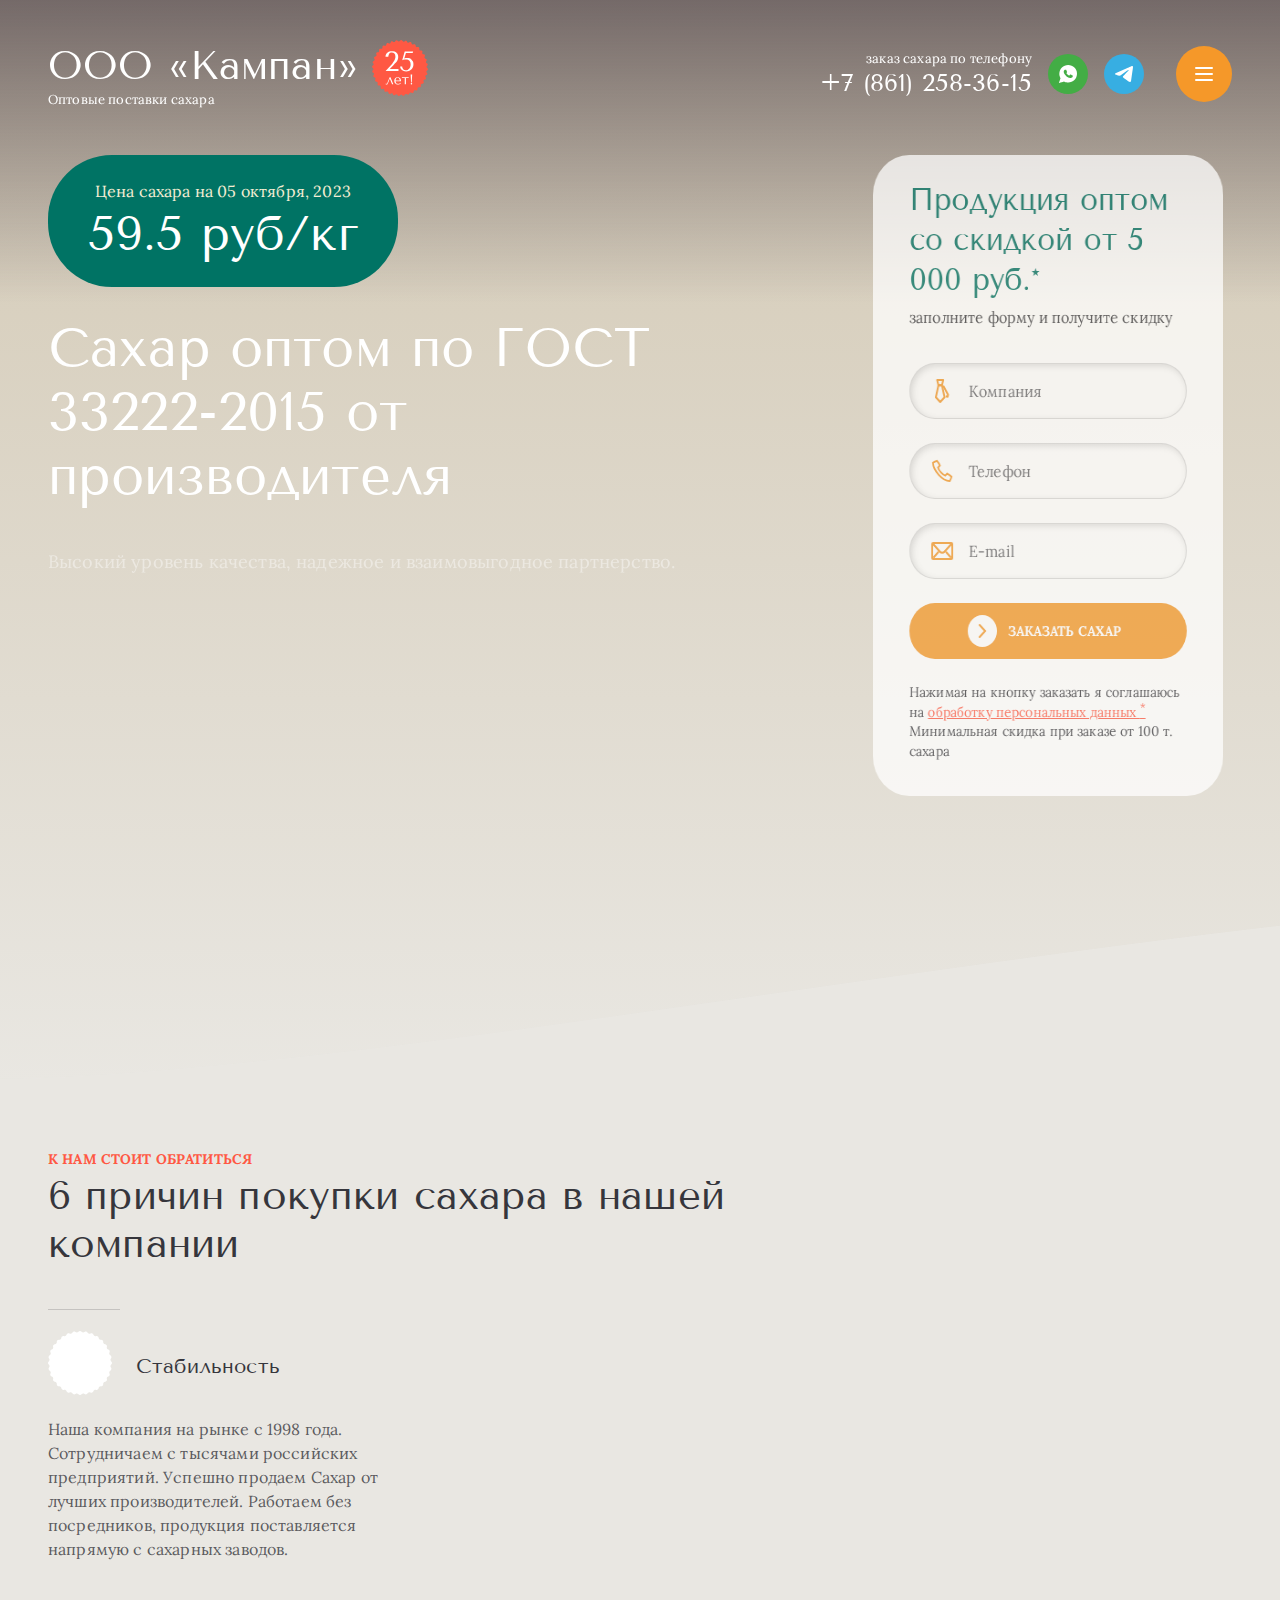
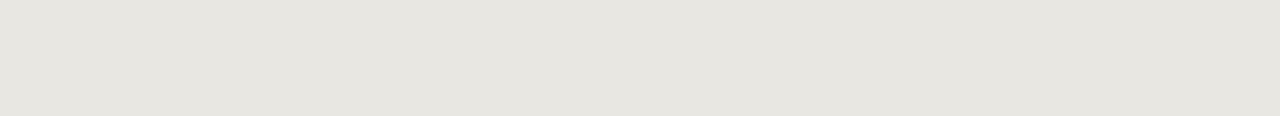
==== commit cd48f27f: "+" ====
--- a/home-page.html
+++ b/home-page.html
@@ -23,24 +23,24 @@
             </p>
             <span class="logotype__icon">
               <svg viewBox="0 0 56 56" fill="none" xmlns="http://www.w3.org/2000/svg">
-                <path
+                <path class="animate-logo"
                   d="M26.7828 0.763511C27.275 -0.254504 28.725 -0.254504 29.2172 0.763512V0.763512C29.6629 1.68542 30.9319 1.79644 31.5309 0.965933V0.965933C32.1923 0.0488476 33.6203 0.300644 33.9283 1.38866V1.38866C34.2071 2.37395 35.4375 2.70364 36.1716 1.98977V1.98977C36.9823 1.20148 38.3449 1.69742 38.4592 2.82237V2.82237C38.5627 3.84112 39.7172 4.37946 40.5641 3.80392V3.80392C41.4994 3.16837 42.7551 3.89339 42.6724 5.0211V5.0211C42.5974 6.04235 43.6408 6.77298 44.5749 6.35325V6.35325C45.6062 5.88976 46.717 6.82183 46.4397 7.91803V7.91803C46.1885 8.91074 47.0893 9.81147 48.082 9.56031V9.56031C49.1782 9.28296 50.1102 10.3938 49.6467 11.4251V11.4251C49.227 12.3592 49.9576 13.4026 50.9789 13.3276V13.3276C52.1066 13.2449 52.8316 14.5006 52.1961 15.4359V15.4359C51.6205 16.2828 52.1589 17.4373 53.1776 17.5408V17.5408C54.3026 17.6551 54.7985 19.0177 54.0102 19.8284V19.8284C53.2964 20.5625 53.626 21.7929 54.6113 22.0717V22.0717C55.6994 22.3797 55.9512 23.8077 55.0341 24.4691V24.4691C54.2036 25.0681 54.3146 26.3371 55.2365 26.7828V26.7828C56.2545 27.275 56.2545 28.725 55.2365 29.2172V29.2172C54.3146 29.6629 54.2036 30.9319 55.0341 31.5309V31.5309C55.9512 32.1923 55.6994 33.6203 54.6113 33.9283V33.9283C53.626 34.2071 53.2964 35.4375 54.0102 36.1716V36.1716C54.7985 36.9823 54.3026 38.3449 53.1776 38.4592V38.4592C52.1589 38.5627 51.6205 39.7172 52.1961 40.5641V40.5641C52.8316 41.4994 52.1066 42.7551 50.9789 42.6724V42.6724C49.9576 42.5974 49.227 43.6408 49.6467 44.5749V44.5749C50.1102 45.6062 49.1782 46.717 48.082 46.4397V46.4397C47.0893 46.1885 46.1885 47.0893 46.4397 48.082V48.082C46.717 49.1782 45.6062 50.1102 44.5749 49.6467V49.6467C43.6408 49.227 42.5974 49.9576 42.6724 50.9789V50.9789C42.7551 52.1066 41.4994 52.8316 40.5641 52.1961V52.1961C39.7172 51.6205 38.5627 52.1589 38.4592 53.1776V53.1776C38.3449 54.3026 36.9823 54.7985 36.1716 54.0102V54.0102C35.4375 53.2964 34.2071 53.626 33.9283 54.6113V54.6113C33.6203 55.6994 32.1923 55.9512 31.5309 55.0341V55.0341C30.9319 54.2036 29.6629 54.3146 29.2172 55.2365V55.2365C28.725 56.2545 27.275 56.2545 26.7828 55.2365V55.2365C26.3371 54.3146 25.0681 54.2036 24.4691 55.0341V55.0341C23.8077 55.9512 22.3797 55.6994 22.0717 54.6113V54.6113C21.7929 53.626 20.5625 53.2964 19.8284 54.0102V54.0102C19.0177 54.7985 17.6551 54.3026 17.5408 53.1776V53.1776C17.4373 52.1589 16.2828 51.6205 15.4359 52.1961V52.1961C14.5006 52.8316 13.2449 52.1066 13.3276 50.9789V50.9789C13.4026 49.9576 12.3592 49.227 11.4251 49.6467V49.6467C10.3938 50.1102 9.28296 49.1782 9.56031 48.082V48.082C9.81147 47.0893 8.91074 46.1885 7.91803 46.4397V46.4397C6.82183 46.717 5.88976 45.6062 6.35325 44.5749V44.5749C6.77298 43.6408 6.04235 42.5974 5.0211 42.6724V42.6724C3.89339 42.7551 3.16837 41.4994 3.80392 40.5641V40.5641C4.37946 39.7172 3.84112 38.5627 2.82237 38.4592V38.4592C1.69742 38.3449 1.20148 36.9823 1.98977 36.1716V36.1716C2.70364 35.4375 2.37395 34.2071 1.38866 33.9283V33.9283C0.300644 33.6203 0.0488476 32.1923 0.965933 31.5309V31.5309C1.79644 30.9319 1.68542 29.6629 0.763511 29.2172V29.2172C-0.254504 28.725 -0.254504 27.275 0.763512 26.7828V26.7828C1.68542 26.3371 1.79644 25.0681 0.965933 24.4691V24.4691C0.0488476 23.8077 0.300644 22.3797 1.38866 22.0717V22.0717C2.37395 21.7929 2.70364 20.5625 1.98977 19.8284V19.8284C1.20148 19.0177 1.69742 17.6551 2.82237 17.5408V17.5408C3.84112 17.4373 4.37946 16.2828 3.80392 15.4359V15.4359C3.16837 14.5006 3.89339 13.2449 5.0211 13.3276V13.3276C6.04235 13.4026 6.77298 12.3592 6.35325 11.4251V11.4251C5.88976 10.3937 6.82183 9.28296 7.91803 9.56031V9.56031C8.91074 9.81147 9.81147 8.91074 9.56031 7.91803V7.91803C9.28296 6.82183 10.3937 5.88976 11.4251 6.35325V6.35325C12.3592 6.77298 13.4026 6.04235 13.3276 5.0211V5.0211C13.2449 3.89339 14.5006 3.16837 15.4359 3.80392V3.80392C16.2828 4.37946 17.4373 3.84112 17.5408 2.82237V2.82237C17.6551 1.69742 19.0177 1.20148 19.8284 1.98977V1.98977C20.5625 2.70364 21.7929 2.37395 22.0717 1.38866V1.38866C22.3797 0.300644 23.8077 0.0488476 24.4691 0.965933V0.965933C25.0681 1.79644 26.3371 1.68542 26.7828 0.763511V0.763511Z"
                   fill="#FF5843" />
-                <path
+                <path class="custom"
                   d="M32.2796 18.5391C32.8022 18.3338 33.2689 18.1844 33.6796 18.0911C34.1089 17.9791 34.5849 17.9231 35.1076 17.9231C36.0036 17.9231 36.8342 18.0724 37.5996 18.3711C38.3649 18.6511 39.0276 19.0711 39.5876 19.6311C40.1662 20.1724 40.6142 20.8258 40.9316 21.5911C41.2676 22.3564 41.4356 23.2151 41.4356 24.1671C41.4356 25.3244 41.2396 26.3511 40.8476 27.2471C40.4742 28.1431 39.9516 28.8991 39.2796 29.5151C38.6262 30.1311 37.8516 30.6071 36.9556 30.9431C36.0782 31.2604 35.1356 31.4191 34.1276 31.4191C33.2689 31.4191 32.4756 31.2978 31.7476 31.0551C31.0382 30.7938 30.4222 30.4484 29.8996 30.0191C29.3769 29.5898 28.9569 29.0764 28.6396 28.4791C28.3409 27.8818 28.1822 27.2471 28.1636 26.5751H30.2076C30.2262 27.0791 30.3289 27.5551 30.5156 28.0031C30.7022 28.4324 30.9542 28.8151 31.2716 29.1511C31.6076 29.4684 32.0089 29.7204 32.4756 29.9071C32.9422 30.0938 33.4742 30.1871 34.0716 30.1871C34.6129 30.1871 35.1542 30.0844 35.6956 29.8791C36.2369 29.6551 36.7222 29.3098 37.1516 28.8431C37.5996 28.3578 37.9542 27.7511 38.2156 27.0231C38.4956 26.2764 38.6356 25.3804 38.6356 24.3351C38.6356 22.8604 38.2436 21.6658 37.4596 20.7511C36.6756 19.8364 35.4996 19.3791 33.9316 19.3791C33.5582 19.3791 33.0449 19.4164 32.3916 19.4911C31.7382 19.5658 31.0102 19.8084 30.2076 20.2191L32.6996 11.5111H41.1836L40.6236 13.0511H33.9036L32.2796 18.5391Z"
                   fill="white" />
-                <path
+                <path class="custom"
                   d="M26.4857 31.1111H13.6057L18.8977 25.2031C19.3643 24.6431 19.859 24.0364 20.3817 23.3831C20.923 22.7298 21.4177 22.0391 21.8657 21.3111C22.3137 20.5831 22.687 19.8271 22.9857 19.0431C23.2843 18.2591 23.4337 17.4564 23.4337 16.6351C23.4337 15.3471 23.0883 14.3204 22.3977 13.5551C21.7257 12.7898 20.8577 12.4071 19.7937 12.4071C19.159 12.4071 18.627 12.5284 18.1977 12.7711C17.787 13.0138 17.4417 13.3404 17.1617 13.7511C16.9003 14.1431 16.7043 14.6098 16.5737 15.1511C16.443 15.6738 16.3497 16.2244 16.2937 16.8031H13.4937C13.4937 16.0191 13.6523 15.2818 13.9697 14.5911C14.287 13.9004 14.7257 13.3031 15.2857 12.7991C15.8643 12.2951 16.5363 11.9031 17.3017 11.6231C18.067 11.3244 18.8977 11.1751 19.7937 11.1751C20.8017 11.1751 21.707 11.3244 22.5097 11.6231C23.3123 11.9031 23.9843 12.2951 24.5257 12.7991C25.067 13.3031 25.4777 13.8911 25.7577 14.5631C26.0563 15.2164 26.2057 15.9071 26.2057 16.6351C26.2057 17.5498 26.1123 18.3338 25.9257 18.9871C25.7577 19.6404 25.4777 20.2751 25.0857 20.8911C24.7123 21.4884 24.2177 22.1231 23.6017 22.7951C23.0043 23.4671 22.2763 24.2698 21.4177 25.2031L17.7777 29.0951H26.4857V31.1111Z"
                   fill="white" />
-                <path
+                <path class="custom"
                   d="M38.6836 43.7454C38.6836 43.5401 38.7583 43.3627 38.9076 43.2134C39.0569 43.0641 39.2343 42.9894 39.4396 42.9894C39.6449 42.9894 39.8223 43.0641 39.9716 43.2134C40.1209 43.3627 40.1956 43.5401 40.1956 43.7454C40.1956 43.9507 40.1209 44.1281 39.9716 44.2774C39.8223 44.4267 39.6449 44.5014 39.4396 44.5014C39.2343 44.5014 39.0569 44.4267 38.9076 44.2774C38.7583 44.1281 38.6836 43.9507 38.6836 43.7454ZM39.7336 42.4574H39.0756L38.6416 34.5334H40.1816L39.7336 42.4574Z"
                   fill="white" />
-                <path d="M32.7282 44.3334V37.8934H29.9282V37.3334H36.7182V37.8934H33.9182V44.3334H32.7282Z"
-                  fill="white" />
-                <path
+                <path class="custom"
+                  d="M32.7282 44.3334V37.8934H29.9282V37.3334H36.7182V37.8934H33.9182V44.3334H32.7282Z" fill="white" />
+                <path class="custom"
                   d="M28.9451 41.1413H23.6251C23.6251 41.7106 23.7091 42.1773 23.8771 42.5413C24.0451 42.9053 24.2551 43.19 24.5071 43.3953C24.7591 43.6006 25.0297 43.7453 25.3191 43.8293C25.6177 43.904 25.8977 43.9413 26.1591 43.9413C26.3924 43.9413 26.6024 43.918 26.7891 43.8713C26.9851 43.8153 27.1717 43.7406 27.3491 43.6473C27.5264 43.554 27.6991 43.4373 27.8671 43.2973C28.0444 43.1573 28.2311 43.0033 28.4271 42.8353L28.8751 43.2833C28.5017 43.6753 28.0631 43.9786 27.5591 44.1933C27.0551 44.3986 26.5044 44.5013 25.9071 44.5013C25.2911 44.5013 24.7544 44.3986 24.2971 44.1933C23.8491 43.9786 23.4757 43.6986 23.1771 43.3533C22.8877 42.9986 22.6684 42.602 22.5191 42.1633C22.3791 41.7153 22.3091 41.258 22.3091 40.7913C22.3091 40.2313 22.3931 39.732 22.5611 39.2933C22.7291 38.8453 22.9624 38.4673 23.2611 38.1593C23.5597 37.842 23.9097 37.604 24.3111 37.4453C24.7124 37.2773 25.1511 37.1933 25.6271 37.1933C26.0751 37.1933 26.4997 37.268 26.9011 37.4173C27.3024 37.5666 27.6524 37.7906 27.9511 38.0893C28.2591 38.388 28.5017 38.766 28.6791 39.2233C28.8564 39.6806 28.9451 40.222 28.9451 40.8473V41.1413ZM23.6251 40.5813H27.7271C27.7271 39.676 27.5404 38.9666 27.1671 38.4533C26.8031 37.9306 26.2897 37.6693 25.6271 37.6693C25.2817 37.6693 24.9831 37.7533 24.7311 37.9213C24.4791 38.08 24.2691 38.2946 24.1011 38.5653C23.9424 38.836 23.8211 39.1486 23.7371 39.5033C23.6624 39.8486 23.6251 40.208 23.6251 40.5813Z"
                   fill="white" />
-                <path
+                <path class="custom"
                   d="M18.4893 37.3334L21.3313 44.3334H20.0713L17.8313 38.7194H17.7473L16.1373 42.7654C16.0067 43.1014 15.8807 43.3814 15.7593 43.6054C15.6473 43.82 15.5307 43.9974 15.4093 44.1374C15.288 44.268 15.1573 44.3567 15.0173 44.4034C14.8773 44.4594 14.7187 44.4874 14.5413 44.4874C14.1493 44.4874 13.846 44.3847 13.6313 44.1794L13.8553 43.4374C13.9393 43.512 14.0513 43.5867 14.1913 43.6614C14.3313 43.736 14.4667 43.7734 14.5973 43.7734C14.7093 43.7734 14.812 43.736 14.9053 43.6614C15.008 43.5774 15.0967 43.4747 15.1713 43.3534C15.246 43.232 15.3113 43.106 15.3673 42.9754C15.4233 42.8354 15.4747 42.714 15.5213 42.6114L17.6493 37.3334H18.4893Z"
                   fill="white" />
               </svg>
@@ -103,7 +103,7 @@
   </header>
   <!-- основной контент -->
   <main class="main">
-
+    <!-- Первый экран  -->
     <section class="section hero">
       <div class="wrapper">
 
@@ -132,15 +132,15 @@
 
             <div class="hero__buttons">
               <a href="#" class="button">
-                <span class="__icon">
+                <span class="button__icon">
                   <svg viewBox="0 0 16 16" fill="none" xmlns="http://www.w3.org/2000/svg">
                     <path d="M5 2L11 8L5 14" stroke="#F59829" stroke-width="2" stroke-linecap="round" />
                   </svg>
                 </span>
                 <span>Заказать сахар</span>
               </a>
-              <a href="#" class="button --red">
-                <span class="__icon">
+              <a href="#" class="button button--red">
+                <span class="button__icon">
                   <svg viewBox="0 0 16 16" fill="none" xmlns="http://www.w3.org/2000/svg">
                     <path d="M12 7L8 11M8 11L4 7M8 11L8 1" stroke="#FF5843" stroke-width="2" stroke-linecap="round" />
                     <path d="M1 13V14C1 14.5523 1.44772 15 2 15H14C14.5523 15 15 14.5523 15 14V13" stroke="#FF5843"
@@ -152,7 +152,7 @@
               </a>
             </div>
           </div>
-          <div class="hero__grid-item">
+          <div class="hero__grid-item" id="live-block">
             <div class="hero__feedback feedback">
               <h3 class="feedback__title">Продукция оптом со скидкой от 5 000 руб.*</h3>
               <p class="feedback__text">заполните форму и получите скидку</p>
@@ -170,8 +170,8 @@
                     <input type="email" name="" id="user-email" placeholder="E-mail">
                   </div>
                   <div class="form__item">
-                    <button class="button --full" type="submit">
-                      <span class="__icon">
+                    <button class="button button--full" type="submit">
+                      <span class="button__icon">
                         <svg viewBox="0 0 16 16" fill="none" xmlns="http://www.w3.org/2000/svg">
                           <path d="M5 2L11 8L5 14" stroke="#F59829" stroke-width="2" stroke-linecap="round" />
                         </svg>
@@ -179,8 +179,8 @@
                       <span>Заказать сахар</span>
                     </button>
                   </div>
-                  <div class="form__item">
-                    <p class="form__text">Нажимая на кнопку заказять я соглашаюсь на <a href="#">обработку
+                  <div class="form__item form__item--mod">
+                    <p class="form__text">Нажимая на кнопку заказать я соглашаюсь на <a href="#">обработку
                         персональных
                         данных
                         <sup>*</sup></a> Минимальная скидка при заказе от 100 т. сахара</p>
@@ -193,9 +193,49 @@
           </div>
         </div>
       </div>
+      <div class="decorate-wave-bottom"></div>
+
     </section>
-    <section class="section">
+    <!-- 6 причин покупки сахара  -->
+    <section class="section reasons">
       <div class="wrapper">
+        <div class="reasons__grid">
+          <div class="reasons__grid-item">
+            <span class="label">К нам стоит обратиться</span>
+            <h2 class="title">6 причин покупки сахара в нашей компании</h2>
+
+            <ul class="benefits-list">
+              <li class="benefits-list__item">
+                <h3 class="benefits-list__name">
+                  <!-- анимированная иконка  -->
+                  <span class="custom-icon">
+                    <svg width="64" height="64" viewBox="0 0 64 64" fill="none" xmlns="http://www.w3.org/2000/svg">
+                      <path class="animate-spin"
+                        d="M30.4185 0.733859C31.2458 -0.24462 32.7542 -0.244619 33.5815 0.733859L33.6246 0.784858C34.3479 1.64024 35.6201 1.76555 36.4964 1.0677L36.5486 1.0261C37.5509 0.22782 39.0303 0.522088 39.6508 1.64317L39.6832 1.7016C40.2256 2.68164 41.449 3.05276 42.4446 2.53925L42.5039 2.50864C43.6427 1.92124 45.0363 2.49847 45.4262 3.71907L45.4465 3.78269C45.7873 4.84973 46.9148 5.45238 47.9914 5.14297L48.0556 5.12452C49.2871 4.77058 50.5412 5.60858 50.6855 6.88179L50.693 6.94815C50.8192 8.06119 51.8074 8.87222 52.9237 8.77878L52.9902 8.77321C54.2671 8.66632 55.3337 9.7329 55.2268 11.0098L55.2212 11.0763C55.1278 12.1926 55.9388 13.1808 57.0519 13.307L57.1182 13.3145C58.3914 13.4588 59.2294 14.7129 58.8755 15.9444L58.857 16.0086C58.5476 17.0852 59.1503 18.2127 60.2173 18.5535L60.2809 18.5739C61.5015 18.9637 62.0788 20.3573 61.4914 21.4961L61.4608 21.5554C60.9472 22.551 61.3184 23.7744 62.2984 24.3168L62.3568 24.3492C63.4779 24.9697 63.7722 26.4491 62.9739 27.4514L62.9323 27.5036C62.2344 28.3799 62.3598 29.6521 63.2151 30.3754L63.2661 30.4185C64.2446 31.2458 64.2446 32.7542 63.2661 33.5815L63.2151 33.6246C62.3598 34.3479 62.2344 35.6201 62.9323 36.4964L62.9739 36.5486C63.7722 37.5509 63.4779 39.0303 62.3568 39.6508L62.2984 39.6832C61.3184 40.2256 60.9472 41.449 61.4608 42.4446L61.4914 42.5039C62.0788 43.6427 61.5015 45.0363 60.2809 45.4262L60.2173 45.4465C59.1503 45.7873 58.5476 46.9148 58.857 47.9914L58.8755 48.0556C59.2294 49.2871 58.3914 50.5412 57.1182 50.6855L57.0519 50.693C55.9388 50.8192 55.1278 51.8074 55.2212 52.9237L55.2268 52.9902C55.3337 54.2671 54.2671 55.3337 52.9902 55.2268L52.9237 55.2212C51.8074 55.1278 50.8192 55.9388 50.693 57.0519L50.6855 57.1182C50.5412 58.3914 49.2871 59.2294 48.0556 58.8755L47.9914 58.857C46.9148 58.5476 45.7873 59.1503 45.4465 60.2173L45.4262 60.2809C45.0363 61.5015 43.6427 62.0788 42.5039 61.4914L42.4446 61.4608C41.449 60.9472 40.2256 61.3184 39.6832 62.2984L39.6508 62.3568C39.0303 63.4779 37.5509 63.7722 36.5486 62.9739L36.4964 62.9323C35.6201 62.2344 34.3479 62.3598 33.6246 63.2151L33.5815 63.2661C32.7542 64.2446 31.2458 64.2446 30.4185 63.2661L30.3754 63.2151C29.6521 62.3598 28.3799 62.2344 27.5036 62.9323L27.4514 62.9739C26.4491 63.7722 24.9697 63.4779 24.3492 62.3568L24.3168 62.2984C23.7744 61.3184 22.551 60.9472 21.5554 61.4608L21.4961 61.4914C20.3573 62.0788 18.9637 61.5015 18.5739 60.2809L18.5535 60.2173C18.2127 59.1503 17.0852 58.5476 16.0086 58.857L15.9444 58.8755C14.7129 59.2294 13.4588 58.3914 13.3145 57.1182L13.307 57.0519C13.1808 55.9388 12.1926 55.1278 11.0763 55.2212L11.0098 55.2268C9.7329 55.3337 8.66632 54.2671 8.77321 52.9902L8.77878 52.9237C8.87222 51.8074 8.06119 50.8192 6.94815 50.693L6.88179 50.6855C5.60858 50.5412 4.77058 49.2871 5.12452 48.0556L5.14297 47.9914C5.45238 46.9148 4.84973 45.7873 3.78268 45.4465L3.71907 45.4262C2.49847 45.0363 1.92124 43.6427 2.50864 42.5039L2.53925 42.4446C3.05275 41.449 2.68164 40.2256 1.7016 39.6832L1.64316 39.6508C0.522086 39.0303 0.227819 37.5509 1.02609 36.5486L1.0677 36.4964C1.76555 35.6201 1.64024 34.3479 0.784857 33.6246L0.733858 33.5815C-0.24462 32.7542 -0.244619 31.2458 0.733859 30.4185L0.784857 30.3754C1.64024 29.6521 1.76555 28.3799 1.0677 27.5036L1.02609 27.4514C0.227817 26.4491 0.522087 24.9697 1.64316 24.3492L1.7016 24.3168C2.68164 23.7744 3.05276 22.551 2.53925 21.5554L2.50864 21.4961C1.92124 20.3573 2.49847 18.9637 3.71907 18.5739L3.78269 18.5535C4.84973 18.2127 5.45238 17.0852 5.14297 16.0086L5.12452 15.9444C4.77058 14.7129 5.60858 13.4588 6.88179 13.3145L6.94815 13.307C8.06119 13.1808 8.87222 12.1926 8.77878 11.0763L8.77321 11.0098C8.66632 9.7329 9.7329 8.66632 11.0098 8.77321L11.0763 8.77878C12.1926 8.87222 13.1808 8.06119 13.307 6.94815L13.3145 6.88179C13.4588 5.60858 14.7129 4.77058 15.9444 5.12452L16.0086 5.14297C17.0852 5.45238 18.2127 4.84973 18.5535 3.78268L18.5739 3.71907C18.9637 2.49847 20.3573 1.92124 21.4961 2.50864L21.5554 2.53925C22.551 3.05275 23.7744 2.68164 24.3168 1.7016L24.3492 1.64316C24.9697 0.522086 26.4491 0.227818 27.4514 1.02609L27.5036 1.0677C28.3799 1.76555 29.6521 1.64024 30.3754 0.784857L30.4185 0.733859Z"
+                        fill="white" />
+                      <path
+                        d="M32 23.2H25.6C25.239 23.2 24.923 22.958 24.828 22.61L22.428 13.81C22.362 13.57 22.413 13.312 22.564 13.114C22.716 12.917 22.95 12.8 23.2 12.8H34.4C34.65 12.8 34.884 12.917 35.036 13.114C35.187 13.313 35.238 13.57 35.172 13.81L32.772 22.61C32.677 22.958 32.361 23.2 32 23.2ZM26.211 21.6H31.39L33.354 14.4H24.247L26.211 21.6Z"
+                        fill="#F59829" />
+                      <path
+                        d="M28.8001 51.2C28.5951 51.2 28.3901 51.122 28.2341 50.966L20.2341 42.966C20.0381 42.769 19.9571 42.483 20.0221 42.214L24.8221 22.214C24.9091 21.854 25.2301 21.6 25.6001 21.6H32.0001C32.3701 21.6 32.6911 21.854 32.7781 22.214L37.5781 42.214C37.6431 42.484 37.5621 42.769 37.3661 42.966L29.3661 50.966C29.2101 51.122 29.0051 51.2 28.8001 51.2ZM21.6821 42.15L28.8001 49.269L35.9181 42.151L31.3691 23.2H26.2311L21.6821 42.15Z"
+                        fill="#F59829" />
+                      <path
+                        d="M42.4001 42.4C42.3341 42.4 42.2701 42.392 42.2061 42.376L39.0061 41.576L39.3941 40.025L41.8181 40.63L42.3461 38.521L33.7081 23.601L35.0921 22.799L43.8921 37.999C43.9951 38.179 44.0261 38.392 43.9751 38.594L43.1751 41.794C43.1251 42 42.9941 42.177 42.8111 42.286C42.6861 42.361 42.5441 42.4 42.4001 42.4Z"
+                        fill="#F59829" />
+                    </svg>
+                  </span>
+
+                  <span>Стабильность</span>
+                </h3>
+                <p class="benefits-list__text">Наша компания на рынке с 1998 года. Сотрудничаем с тысячами российских
+                  предприятий. Успешно продаем Сахар от лучших производителей. Работаем без посредников, продукция
+                  поставляется напрямую с сахарных заводов.</p>
+              </li>
+            </ul>
+          </div>
+          <div class="reasons__grid-item"></div>
+        </div>
+
 
 
       </div>
--- a/css/style.min.css
+++ b/css/style.min.css
@@ -1 +1 @@
-:root{--Lora: "Lora", serif;--TenorSans: "Tenor Sans", sans-serif;--White: #ffffff;--Dark: #36363C;--Dark-mod: rgba(54, 54, 60, 0.2);--Dark-mod2: rgba(54, 54, 60, 0.8);--LightGreen: #F3EDD3;--Orange: #F59829;--Red: #FF5843;--DarkGreen: #007364;--Bg: #E9E7E2}@font-face{font-family:"Lora";src:url(../fonts/Lora-Regular.woff2) format("woff2");font-weight:400;font-style:normal;font-display:swap}@font-face{font-family:"Lora";src:url(../fonts/Lora-SemiBold.woff2) format("woff2");font-weight:600;font-style:normal;font-display:swap}@font-face{font-family:"Lora";src:url(../fonts/Lora-Bold.woff2) format("woff2");font-weight:700;font-style:normal;font-display:swap}@font-face{font-family:"Tenor Sans";src:url(../fonts/TenorSans.woff2) format("woff2");font-weight:400;font-style:normal;font-display:swap}html{box-sizing:border-box;scroll-behavior:smooth}html *,html *::before,html *::after{box-sizing:border-box}body{margin:0;min-width:375px;font-size:16px;font-family:var(--Lora);position:relative;overflow-x:hidden;background-color:var(--Bg, #e9e7e2);color:var(--Dark, #36363c);font-style:normal;font-weight:400;line-height:1.5;letter-spacing:.16px}@media(max-width: 767px){body{font-size:14px}}img{height:auto;max-width:100%}input,textarea,a,button{font-family:inherit;font-size:inherit;line-height:inherit;letter-spacing:inherit}a{text-decoration:none;color:inherit;font-family:inherit;font-style:inherit}input::-webkit-outer-spin-button,input::-webkit-inner-spin-button{-webkit-appearance:none}input[type=number]{-moz-appearance:textfield}h1,h2,h3,h4,h5,h6{font-family:var(--TenorSans);color:var(--Dark, #36363c);line-height:1.2;font-style:normal;font-weight:400}a:not([class]){color:var(--Red, #ff5843);text-decoration-line:underline;transition:color .3s}a:not([class]):hover,a:not([class]):focus,a:not([class]):active{color:var(--Orange, #f59829);text-decoration-line:none}input,textarea{font-family:var(--Lora);font-size:inherit;line-height:inherit;letter-spacing:inherit;max-width:100%;width:100%;outline:none;padding:14px 24px;border-radius:32px;border:1px solid rgba(54,54,60,.2);background:var(--White, #fff);box-shadow:2px 2px 6px 0px rgba(0,0,0,.15) inset;position:relative;height:56px}input::placeholder,textarea::placeholder{font-family:var(--Lora);font-size:16px;line-height:inherit;letter-spacing:inherit;color:var(--Dark-mod2)}@media(max-width: 767px){input,textarea{height:45px}}textarea{resize:none}.to-right{margin-right:0;margin-left:auto}.list-reset{margin:0;padding:0;list-style:none}.visually-hidden:not(:focus),input[type=checkbox].visually-hidden,input[type=radio].visually-hidden{position:absolute;overflow:hidden;clip:rect(0 0 0 0);width:1px;height:1px;margin:-1px;padding:0;white-space:nowrap;border:0;-webkit-clip-path:inset(100%);clip-path:inset(100%)}.button{text-decoration:none;cursor:pointer;position:relative;outline:0;z-index:2;display:flex;align-items:center;max-width:max-content;border:none;background-color:rgba(0,0,0,0);padding:10px 24px;font-family:var(--Lora);font-style:normal;line-height:1;color:var(--White, #fff);text-align:center;font-size:14px;font-weight:700;letter-spacing:.14px;text-transform:uppercase;height:56px}.button.--full{max-width:100%;width:100%;justify-content:center}.button span{position:relative;z-index:2}.button svg path{transition:stroke .3s}.button::before{content:"";position:absolute;left:0;top:0;bottom:0;right:0;transition:all .3s ease-in-out;pointer-events:none;background-color:var(--Orange, #f59829);z-index:0;border-radius:32px}.button:hover::before{background-color:var(--Red, #ff5843);left:-4px;top:-4px;bottom:-4px;right:-4px}.button:hover svg path{stroke:var(--Red, #ff5843)}.button .__icon{background-color:var(--White);display:flex;align-items:center;justify-content:center;width:32px;height:32px;border-radius:50%;margin-right:12px;pointer-events:none;margin-left:-8px}.button .__icon svg{width:16px}.button.--green::before{background-color:var(--DarkGreen, #007364)}.button.--green .__icon path{stroke:var(--DarkGreen, #007364)}.button.--green:hover::before{background-color:var(--Red, #ff5843)}.button.--green:hover .__icon path{stroke:var(--Red, #ff5843)}.button.--red::before{background-color:var(--Red, #ff5843)}.button.--red .__icon path{stroke:var(--Red, #ff5843)}.button.--red:hover::before{background-color:var(--Orange, #f59829)}.button.--red:hover .__icon path{stroke:var(--Orange, #f59829)}@media(max-width: 767px){.button{height:45px}}.radial-fill{background-color:var(--Orange, #f59829);border-radius:32px;position:relative;overflow:hidden}.radial-fill::before{display:none}.radial-fill span{pointer-events:none;position:relative;z-index:10}.radial-fill .decorate{position:absolute;pointer-events:none;z-index:4;width:0;height:0;border-radius:50%;background:var(--Red, #ff5843);-webkit-transform:translate(-50%, -50%);transform:translate(-50%, -50%);transition:width .6s,height .6s,color .3s,background-color .4s}.radial-fill:hover .decorate,.radial-fill:active .decorate,.radial-fill:focus .decorate{width:100px;height:100px}.button-menu{position:relative;display:flex;align-items:center;justify-content:center;cursor:pointer;color:var(--White);width:56px;height:56px;border:none;padding:0;max-width:initial;max-height:initial;min-height:initial;background-color:rgba(0,0,0,0);flex-shrink:0;outline:0;border-radius:50%}.button-menu::before{content:"";position:absolute;left:0;top:0;bottom:0;right:0;transition:all .3s ease-in-out;pointer-events:none;background-color:var(--Orange, #f59829);z-index:0;border-radius:32px}.button-menu span,.button-menu span::after,.button-menu span::before{position:absolute;width:18px;height:2px;background-color:var(--White);z-index:2;border-radius:2px;transition:width .3s}.button-menu span::after,.button-menu span::before{content:"";display:block;transition:.3s}.button-menu span::before{transform:translateY(-6px)}.button-menu span::after{transform:translateY(6px)}.button-menu.isActive span{height:0}.button-menu.isActive span:before{transform:rotate(-45deg)}.button-menu.isActive span:after{transform:rotate(45deg)}.button-menu:hover span,.button-menu:hover span::after,.button-menu:hover span::before{width:24px}.button-menu:hover::before{left:-4px;top:-4px;bottom:-4px;right:-4px}@media(max-width: 767px){.button-menu{width:55px;height:55px}}.button-close{border:none;outline:0;width:48px;height:48px;border-radius:50%;background-color:rgba(0,0,0,0);cursor:pointer;display:flex;align-items:center;justify-content:center;position:relative}.button-close::before{content:"";position:absolute;left:-8px;top:-8px;bottom:-8px;right:-8px;transition:all .3s ease-in-out;pointer-events:none;background-color:var(--Orange, #f59829);z-index:0;border-radius:50%;border:8px solid var(--White)}.button-close .__icon{flex-shrink:0;width:16px;height:16px;pointer-events:none;position:absolute;z-index:2}.button-close svg path{stroke:var(--White)}.button-close:hover::before{background-color:var(--Red, #ff5843);left:-12px;top:-12px;bottom:-12px;right:-12px}@media(max-width: 767px){.button-close{width:40px;height:40px}.button-close::before{left:-5px;top:-5px;bottom:-5px;right:-5px}.button-close:hover::before{background-color:var(--Red, #ff5843);left:-9px;top:-9px;bottom:-9px;right:-9px}}.title{display:block;margin:0;padding-bottom:42px;position:relative;margin-bottom:21px;color:var(--Dark, #36363c);font-size:40px;font-style:normal;font-weight:400;line-height:1.2}.title::after{content:"";display:block;width:10%;height:1px;position:absolute;left:0;bottom:0;background-color:var(--Dark-mod)}.title--white{color:var(--White)}.title--two{font-size:48px}.title--mod{max-width:max-content;padding-right:64px}@media(max-width: 1023px){.title{font-size:64px}}@media(max-width: 767px){.title{font-size:35px;padding-bottom:21px;padding-right:0}}.subtitle{display:block;margin:0;line-height:1.5;color:var(--Dark, #36363c);font-family:var(--Lora);font-size:16px;font-style:normal;font-weight:400;letter-spacing:.16px;margin-bottom:34px}.wrapper{max-width:1790px;width:100%;padding-inline:60px;margin-inline:auto}@media(max-width: 1600px){.wrapper{padding-inline:32px}}@media(max-width: 1399px){.wrapper{padding-inline:48px}}@media(max-width: 1023px){.wrapper{padding-inline:40px}}@media(max-width: 767px){.wrapper{padding-inline:20px}}.section{padding-top:35px;padding-bottom:35px}.swiper{width:100%;height:100%}.swiper-pagination{transition:initial;transform:initial;position:initial}.swiper-button-next:after,.swiper-button-prev:after{display:none}.swiper-button-next,.swiper-button-prev{margin:0;left:initial;right:initial}.form__grid{display:grid;gap:24px 32px;grid-template-columns:repeat(2, 1fr)}.form__grid--mod{grid-template-columns:repeat(1, 1fr)}.form__text{margin:0;color:var(--Dark, #36363c);font-size:14px;font-style:normal;font-weight:400;line-height:1.4;letter-spacing:.14px}.form__text a{color:var(--Red, #ff5843)}.form__item.icon{position:relative}.form__item.icon::before{content:"";display:block;width:24px;height:24px;background-size:contain;background-repeat:no-repeat;position:absolute;z-index:2;pointer-events:none;top:16px;left:24px}.form__item.icon input,.form__item.icon textarea{padding-left:64px}.form__item.icon.--phone:before{background-image:url("data:image/svg+xml;charset=UTF-8,%3csvg viewBox='0 0 26 26' fill='none' xmlns='http://www.w3.org/2000/svg'%3e%3cpath d='M8.90204 17.098C14.5102 22.7061 19.8664 23.8922 21.8429 24C23.1065 22.149 23.6402 20.6208 24 19.2551C22.6338 17.9248 20.6458 16.5679 18.8235 15.8041L16.6663 17.9607C15.9296 17.7634 13.9073 16.9272 11.4903 14.5097C9.07282 12.0922 8.23662 10.0704 8.03929 9.33368L10.1959 7.17653C9.43209 5.35418 8.07521 3.36625 6.74489 2C5.37864 2.35926 3.85099 2.89348 2 4.15715C2.10778 6.13415 3.29439 11.4898 8.90204 17.098Z' stroke='%23F59829' stroke-width='2' stroke-miterlimit='10'/%3e%3c/svg%3e ")}.form__item.icon.--volume:before{background-image:url("data:image/svg+xml;charset=UTF-8,%3csvg viewBox='0 0 24 24' fill='none' xmlns='http://www.w3.org/2000/svg'%3e%3cpath d='M20 23H12H4V11C4 9.896 4.896 9 6 9H8C8.553 9 9 8.552 9 8V6C9 5.448 8.553 5 8 5H6C5.447 5 5 4.552 5 4V2C5 1.448 5.447 1 6 1H18C18.553 1 19 1.448 19 2V4C19 4.552 18.553 5 18 5H16C15.447 5 15 5.448 15 6V7.97501C15 8.52101 15.427 9.003 15.974 9H18C19.104 9 20 9.896 20 11V23Z' stroke='%23F59829' stroke-width='2' stroke-miterlimit='10'/%3e%3c/svg%3e ")}.form__item.icon.--mail:before{background-image:url("data:image/svg+xml;charset=UTF-8,%3csvg viewBox='0 0 24 24' fill='none' xmlns='http://www.w3.org/2000/svg'%3e%3cpath d='M23 18.9677C23 19.5375 22.552 20 22 20H2C1.448 20 1 19.5375 1 18.9677V5.03226C1 4.46245 1.448 4 2 4H22C22.552 4 23 4.46245 23 5.03226V18.9677Z' stroke='%23F59829' stroke-width='2' stroke-miterlimit='10'/%3e%3cpath d='M22 5L14.4745 12.8C13.108 14.2106 10.8915 14.2106 9.525 12.8L2 5' stroke='%23F59829' stroke-width='2' stroke-miterlimit='10' stroke-linecap='round'/%3e%3cpath d='M3 17.9355L7.5 13.2903' stroke='%23F59829' stroke-width='2' stroke-miterlimit='10' stroke-linecap='round'/%3e%3cpath d='M21 17.9355L16.5 13.2903' stroke='%23F59829' stroke-width='2' stroke-miterlimit='10' stroke-linecap='round'/%3e%3c/svg%3e ")}.form__item.icon.--company::before{background-image:url("data:image/svg+xml;charset=UTF-8,%3csvg viewBox='0 0 24 24' fill='none' xmlns='http://www.w3.org/2000/svg'%3e%3cpath d='M9.78261 1H13.1304L11.6957 6.26087H9.78261H7.86957L6.43478 1H9.78261Z' stroke='%23F59829' stroke-width='2' stroke-miterlimit='10' stroke-linejoin='round'/%3e%3cpath d='M11.6957 6.26086H9.78261H7.86957L5 18.2174L9.78261 23L14.5652 18.2174L11.6957 6.26086Z' stroke='%23F59829' stroke-width='2' stroke-miterlimit='10' stroke-linejoin='round'/%3e%3cpath d='M16 17.2609L17.913 17.7391L18.3913 15.8261L13.1304 6.73914' stroke='%23F59829' stroke-width='2' stroke-miterlimit='10' stroke-linejoin='round'/%3e%3c/svg%3e ")}.form__item.icon.--city::before{background-image:url("data:image/svg+xml;charset=UTF-8,%3csvg viewBox='0 0 24 25' fill='none' xmlns='http://www.w3.org/2000/svg'%3e%3cpath d='M12 1C16.4183 1 20 4.46099 20 8.72993C20.0023 10.5761 19.7188 11.8558 18.6331 13.5356C17.5474 15.2142 12 23 12 23C12 23 6.45259 15.2142 5.36688 13.5356C4.28117 11.8558 3.9966 10.5761 4.00003 8.72993C4.00003 4.46099 7.58173 1 12 1Z' stroke='%23F59829' stroke-width='2' stroke-miterlimit='10'/%3e%3ccircle cx='12' cy='9' r='3' stroke='%23F59829' stroke-width='2'/%3e%3c/svg%3e ")}.form__item.icon.--user::before{background-image:url("data:image/svg+xml;charset=UTF-8,%3csvg viewBox='0 0 24 24' fill='none' xmlns='http://www.w3.org/2000/svg'%3e%3cpath d='M9 15V17C9 17.8 8.25799 18.417 7.45999 18.625L4.48401 19.398C3.15501 19.743 2.024 21.028 2 22.001V24.001' stroke='%23F59829' stroke-width='2' stroke-miterlimit='10'/%3e%3cpath d='M15 15V17C15 17.8 15.742 18.417 16.54 18.625L19.516 19.398C20.845 19.743 21.976 21.028 22 22.001V24.001' stroke='%23F59829' stroke-width='2' stroke-miterlimit='10'/%3e%3cpath d='M13 1C15.436 1 17 2.515 17 5V7L18 8V10L17 11C17 11 17 12.768 17 13C17 15.083 13 16 12 16C11 16 7 15.083 7 13C7 12.768 7 11 7 11L6 10V8L7 7V5C7 2.515 8.564 1 11 1H13Z' stroke='%23F59829' stroke-width='2' stroke-miterlimit='10'/%3e%3c/svg%3e ")}@media(max-width: 767px){.form__group{grid-template-columns:1fr;gap:24px}}.feedback{background-color:var(--White);border-radius:40px;padding:25px 40px 35px}.feedback__title{display:block;margin:0;margin-bottom:5px;color:var(--DarkGreen, #007364);font-family:var(--TenorSans);font-size:32px;font-style:normal;font-weight:400;line-height:1.25}.feedback__text{margin:0;margin-bottom:34px}@media(max-width: 1200px){.feedback{padding:24px 32px 31px}.feedback__title{font-size:24px;margin-bottom:14px}.feedback__text{margin-bottom:26px}}@media(max-width: 767px){.feedback{padding:18px 25px 25px}.feedback__title{font-size:20px;margin-bottom:7px}.feedback__text{margin-bottom:25px}}.social-list{margin:0;padding:0;list-style:none;display:grid;gap:16px;grid-template-columns:repeat(2, auto);max-width:max-content}.social-list__link{width:40px;height:40px;display:flex;align-items:center;justify-content:center;position:relative}.social-list__link::before{content:"";position:absolute;left:0;top:0;bottom:0;right:0;transition:all .3s ease-in-out;pointer-events:none;background-color:var(--Orange, #f59829);z-index:0;border-radius:50%}.social-list__link svg{width:18px;position:relative}.social-list__link.whatsapp::before{background-color:#43ad45}.social-list__link.telegram::before{background-color:#37aee2}.social-list__link:hover::before{left:-4px;top:-4px;bottom:-4px;right:-4px}.logotype{display:grid;gap:13px;grid-template-columns:1fr 56px;max-width:max-content}.logotype__name{margin:0;color:var(--White);font-family:var(--TenorSans);font-size:40px;font-style:normal;font-weight:400;line-height:1.3}.logotype__name small{display:block;font-family:var(--Lora);font-size:13px;font-style:normal;font-weight:400}.logotype__icon{max-width:56px;display:block}@media(max-width: 1023px){.logotype{gap:8px}.logotype__name{font-size:30px}}@media(max-width: 767px){.logotype .header{padding-top:10px;padding-bottom:10px}.logotype__name{font-size:24px}}.navigation{position:absolute;top:0;left:0;z-index:100;background-color:var(--DarkGreen);color:var(--White);width:100vw;height:100vh;display:flex;transition:all .3s}.navigation__list{list-style:none;padding:0;margin:0;display:grid;gap:32px;grid-template-columns:repeat(2, 1fr)}.navigation__link{display:flex;align-items:center;position:relative}.navigation__link::before{content:"";position:absolute;left:0;top:0;bottom:0;right:0;transition:all .3s ease-in-out;pointer-events:none;background-color:rgba(0,0,0,0);z-index:0;border-radius:32px}.navigation__link:hover::before,.navigation__link:hover::before,.navigation__link:focus::before{background-color:var(--Orange, #f59829);left:-4px;top:-4px;bottom:-4px;right:-4px}.navigation__link__icon{background-color:var(--White);display:flex;align-items:center;justify-content:center;width:32px;height:32px;border-radius:50%;margin-right:12px;pointer-events:none;margin-left:-8px}.navigation__link__icon svg{width:16px}.header{padding-top:40px;padding-bottom:40px;background-color:rgba(0,0,0,0);position:fixed;top:0;max-width:100%;width:100%;z-index:999;transition:all .4s}.header__grid{display:grid;gap:32px;grid-template-columns:auto 1fr}.header__flex{display:grid;align-items:center;gap:16px;grid-template-columns:auto auto auto;max-width:max-content;margin-left:auto}.header__contacts{margin:0;text-align:right;color:var(--White, #fff);font-size:13px;max-width:220px}.header__contacts a{display:block;color:inherit;text-align:right;font-family:var(--TenorSans);font-size:24px;line-height:1.33;text-decoration:none}.header .button-menu{margin-left:16px}@media(max-width: 1200px){.header .button-menu{margin-left:0}}@media(max-width: 1023px){.header{padding-top:48px;padding-bottom:48px}.header__grid{gap:29px;grid-template-columns:auto 1fr}.header__contacts a{font-size:20px}}@media(max-width: 767px){.header{padding-top:20px;padding-bottom:20px}.header__grid{gap:29px}.header__contacts{display:none}.header__social{display:none}.header__flex{display:block}}.hero{position:relative;overflow:hidden;min-height:100vh;padding-top:200px;padding-bottom:200px}.hero::after{content:"";display:block;top:0;left:0;width:100%;height:100%;position:absolute;background:linear-gradient(180deg, rgba(93, 82, 86, 0.8) 0%, rgba(93, 82, 86, 0) 27.96%),linear-gradient(180deg, rgba(188, 169, 131, 0.5) 0%, rgba(188, 169, 131, 0) 100%);z-index:0}.hero__video{position:absolute;top:0;left:0;width:100%;height:100%;z-index:-1}.hero video{display:block;width:100%;height:100%;object-fit:cover}.hero__grid{position:relative;z-index:10;display:grid;grid-template-columns:8fr 4fr;gap:32px}.hero__label{display:block;margin:0;background-color:var(--DarkGreen);border-radius:64px;padding:24px 40px 22px;color:var(--LightGreen, #f3edd3);font-style:normal;font-weight:400;text-align:center;max-width:max-content;margin-bottom:30px}.hero__label span{display:block;color:#fff;font-family:var(--TenorSans);font-size:48px;font-style:normal;font-weight:400;line-height:1.3}.hero__title{margin:0;margin-bottom:24px;display:block;color:var(--White);font-family:var(--TenorSans);font-size:54px;font-style:normal;font-weight:400;line-height:1.18;max-width:808px}.hero__text{margin:0;color:var(--White, #fff);font-size:18px;font-style:normal;font-weight:400;line-height:1.33;margin-bottom:43px;max-width:808px}.hero__buttons{display:grid;max-width:max-content;gap:32px;grid-template-columns:repeat(2, auto)}@media(max-width: 1200px){.hero{padding-top:152px;padding-bottom:110px;min-height:768px}.hero__grid{grid-template-columns:7fr 5fr}}@media(max-width: 1023px){.hero{padding-top:160px;padding-bottom:104px;min-height:1024px}.hero__grid{grid-template-columns:1fr;gap:48px}}@media(max-width: 767px){.hero{padding-top:105px;padding-bottom:155px;min-height:670px}.hero__label{padding:12px 30px 10px;margin-bottom:13px;font-size:14px}.hero__label span{font-size:35px}.hero__title{font-size:35px;margin-bottom:14px}.hero .__text{font-size:16px;margin-bottom:23px}.hero__buttons{grid-template-columns:repeat(1, 1fr);gap:15px;max-width:100%}.hero .button{max-width:100%;width:100%;justify-content:center}}.inner-page{background-color:var(--Orange-Yellow)}.inner-page .header{background:var(--Orange, #fe7f00)}.inner-page .main{padding-top:124px}@media(max-width: 1023px){.inner-page .main{padding-top:80px}}.simple-page{background-color:var(--Orange-Yellow)}.simple-page .header{background-color:rgba(0,0,0,0)}.simple-page .main{padding-top:0}.contacts-page .header{background:#fe7f00}.header-sticky .header{padding-top:12px;padding-bottom:12px;background-color:var(--DarkGreen);color:var(--White)}.header-sticky .logotype__name{font-size:32px}@media(max-width: 1023px){.header-sticky .logotype__name{font-size:30px}}@media(max-width: 767px){.header-sticky .header{padding-top:10px;padding-bottom:10px}.header-sticky .logotype__name{font-size:24px}}.menu-open{overflow:hidden;margin-right:17px}.menu-open .header{background:var(--White)}.menu-open .header__logo{max-width:90px;opacity:1}.menu-open .header__logo svg g,.menu-open .header__logo svg defs path{transition:fill .3s;fill:var(--PinkRed)}.menu-open .mob-nav{opacity:1;visibility:initial;pointer-events:initial}.menu-open .header__wrapper{border-bottom:1px solid var(--Line-mod)}@media(max-width: 1023px){.menu-open .header__logo{max-width:70px}}+:root{--Lora: "Lora", serif;--TenorSans: "Tenor Sans", sans-serif;--White: #ffffff;--Dark: #36363c;--Dark-mod: rgba(54, 54, 60, 0.2);--Dark-mod2: rgba(54, 54, 60, 0.8);--LightGreen: #f3edd3;--Orange: #f59829;--Red: #ff5843;--DarkGreen: #007364;--Bg: #e9e7e2}@font-face{font-family:"Lora";src:url(../fonts/Lora-Regular.woff2) format("woff2");font-weight:400;font-style:normal;font-display:swap}@font-face{font-family:"Lora";src:url(../fonts/Lora-SemiBold.woff2) format("woff2");font-weight:600;font-style:normal;font-display:swap}@font-face{font-family:"Lora";src:url(../fonts/Lora-Bold.woff2) format("woff2");font-weight:700;font-style:normal;font-display:swap}@font-face{font-family:"Tenor Sans";src:url(../fonts/TenorSans.woff2) format("woff2");font-weight:400;font-style:normal;font-display:swap}html{box-sizing:border-box;scroll-behavior:smooth}html *,html *::before,html *::after{box-sizing:border-box}body{margin:0;min-width:375px;font-size:16px;font-family:var(--Lora);position:relative;overflow-x:hidden;background-color:var(--Bg, #e9e7e2);color:var(--Dark, #36363c);font-style:normal;font-weight:400;line-height:1.5;letter-spacing:.16px}@media(max-width: 767px){body{font-size:14px}}img{height:auto;max-width:100%}input,textarea,a,button{font-family:inherit;font-size:inherit;line-height:inherit;letter-spacing:inherit}a{text-decoration:none;color:inherit;font-family:inherit;font-style:inherit}input::-webkit-outer-spin-button,input::-webkit-inner-spin-button{-webkit-appearance:none}input[type=number]{-moz-appearance:textfield}h1,h2,h3,h4,h5,h6{font-family:var(--TenorSans);color:var(--Dark, #36363c);line-height:1.2;font-style:normal;font-weight:400}a:not([class]){color:var(--Red, #ff5843);text-decoration-line:underline;transition:color .3s}a:not([class]):hover,a:not([class]):focus,a:not([class]):active{color:var(--Orange, #f59829);text-decoration-line:none}input,textarea{font-family:var(--Lora);font-size:inherit;line-height:inherit;letter-spacing:inherit;max-width:100%;width:100%;outline:none;padding:14px 24px;border-radius:32px;border:1px solid rgba(54,54,60,.2);background:var(--White, #fff);box-shadow:2px 2px 6px 0px rgba(0,0,0,.15) inset;position:relative;height:56px}input::placeholder,textarea::placeholder{font-family:var(--Lora);font-size:16px;line-height:inherit;letter-spacing:inherit;color:var(--Dark-mod2)}@media(max-width: 767px){input,textarea{height:45px}}textarea{resize:none}:where(ul,ol):where([class]){padding-left:0}body,:where(blockquote,figure):where([class]){margin:0}:where(h1,h2,h3,h4,h5,h6,p,ul,ol,dl):where([class]){margin-block:0}:where(dd[class]){margin-left:0}:where(fieldset[class]){margin-left:0;padding:0;border:none}:where(ul[class]){list-style:none}p{--paragraphMarginBottom: 24px;margin-block:0}p:where(:not([class]):not(:last-child)){margin-bottom:var(--paragraphMarginBottom)}img{display:block;max-width:100%}input,textarea,select,button{font:inherit}html{height:100%;scroll-behavior:smooth}body{min-height:100%;line-height:1.5}svg *[fill]{fill:currentColor}svg *[stroke]{stroke:currentColor}svg *{transition-property:fill,stroke}@media(prefers-reduced-motion: reduce){*{animation-duration:.01ms !important;animation-iteration-count:1 !important;transition-duration:.01ms !important;scroll-behavior:auto !important}}.to-right{margin-right:0;margin-left:auto}.list-reset{margin:0;padding:0;list-style:none}.visually-hidden:not(:focus),input[type=checkbox].visually-hidden,input[type=radio].visually-hidden{position:absolute;overflow:hidden;clip:rect(0 0 0 0);width:1px;height:1px;margin:-1px;padding:0;white-space:nowrap;border:0;-webkit-clip-path:inset(100%);clip-path:inset(100%)}.button{text-decoration:none;cursor:pointer;position:relative;outline:0;z-index:2;display:flex;align-items:center;max-width:max-content;border:none;background-color:rgba(0,0,0,0);padding:10px 24px;font-family:var(--Lora);font-style:normal;line-height:1;color:var(--White, #fff);text-align:center;font-size:14px;font-weight:700;letter-spacing:.14px;text-transform:uppercase;height:56px}.button span{position:relative;z-index:2}.button svg path{transition:stroke .3s}.button::before{content:"";position:absolute;left:0;top:0;bottom:0;right:0;transition:all .3s ease-in-out;pointer-events:none;z-index:0;border-radius:32px;background-color:var(--Orange, #f59829)}.button__icon{background-color:var(--White);display:flex;align-items:center;justify-content:center;width:32px;height:32px;border-radius:50%;margin-right:12px;pointer-events:none;margin-left:-8px;color:var(--Orange, #f59829);transition:all .3s}.button__icon svg{width:16px}.button:hover::before,.button:active::before,.button:focus::before{background-color:var(--Red, #ff5843);left:-4px;top:-4px;bottom:-4px;right:-4px}.button:hover .button__icon,.button:active .button__icon,.button:focus .button__icon{color:var(--Red, #ff5843)}.button--full{max-width:100%;width:100%;justify-content:center}.button--green::before{background-color:var(--DarkGreen, #007364)}.button--green .button__icon{color:var(--DarkGreen, #007364)}.button--green:hover::before,.button--green:active::before,.button--green:focus::before{background-color:var(--Red, #ff5843)}.button--green:hover .button__icon,.button--green:active .button__icon,.button--green:focus .button__icon{color:var(--Red, #ff5843)}.button--red::before{background-color:var(--Red, #ff5843)}.button--red .button__icon{color:var(--Red, #ff5843)}.button--red:hover::before,.button--red:active::before,.button--red:focus::before{background-color:var(--Orange, #f59829)}.button--red:hover .button__icon,.button--red:active .button__icon,.button--red:focus .button__icon{color:var(--Orange, #f59829)}@media(max-width: 767px){.button{height:45px}}.radial-fill{background-color:var(--Orange, #f59829);border-radius:32px;position:relative;overflow:hidden}.radial-fill::before{display:none}.radial-fill span{pointer-events:none;position:relative;z-index:10}.radial-fill .decorate{position:absolute;pointer-events:none;z-index:4;width:0;height:0;border-radius:50%;background:var(--Red, #ff5843);-webkit-transform:translate(-50%, -50%);transform:translate(-50%, -50%);transition:width .6s,height .6s,color .3s,background-color .4s}.radial-fill:hover .decorate,.radial-fill:active .decorate,.radial-fill:focus .decorate{width:100px;height:100px}.button-menu{position:relative;display:flex;align-items:center;justify-content:center;cursor:pointer;color:var(--White);width:56px;height:56px;border:none;padding:0;max-width:initial;max-height:initial;min-height:initial;background-color:rgba(0,0,0,0);flex-shrink:0;outline:0;border-radius:50%}.button-menu::before{content:"";position:absolute;left:0;top:0;bottom:0;right:0;transition:all .3s ease-in-out;pointer-events:none;background-color:var(--Orange, #f59829);z-index:0;border-radius:32px}.button-menu span,.button-menu span::after,.button-menu span::before{position:absolute;width:18px;height:2px;background-color:var(--White);z-index:2;border-radius:2px;transition:width .3s}.button-menu span::after,.button-menu span::before{content:"";display:block;transition:.3s}.button-menu span::before{transform:translateY(-6px)}.button-menu span::after{transform:translateY(6px)}.button-menu.isActive span{height:0}.button-menu.isActive span:before{transform:rotate(-45deg)}.button-menu.isActive span:after{transform:rotate(45deg)}.button-menu:hover span,.button-menu:hover span::after,.button-menu:hover span::before{width:24px}.button-menu:hover::before{left:-4px;top:-4px;bottom:-4px;right:-4px}@media(max-width: 767px){.button-menu{width:55px;height:55px}}.button-close{border:none;outline:0;width:48px;height:48px;border-radius:50%;background-color:rgba(0,0,0,0);cursor:pointer;display:flex;align-items:center;justify-content:center;position:relative}.button-close::before{content:"";position:absolute;left:-8px;top:-8px;bottom:-8px;right:-8px;transition:all .3s ease-in-out;pointer-events:none;background-color:var(--Orange, #f59829);z-index:0;border-radius:50%;border:8px solid var(--White)}.button-close__icon{flex-shrink:0;width:16px;height:16px;pointer-events:none;position:absolute;z-index:2;color:var(--White)}.button-close:hover::before{background-color:var(--Red, #ff5843);left:-12px;top:-12px;bottom:-12px;right:-12px}@media(max-width: 767px){.button-close{width:40px;height:40px}.button-close::before{left:-5px;top:-5px;bottom:-5px;right:-5px}.button-close:hover::before{background-color:var(--Red, #ff5843);left:-9px;top:-9px;bottom:-9px;right:-9px}}.title{display:block;margin:0;padding-bottom:42px;position:relative;margin-bottom:21px;color:var(--Dark, #36363c);font-size:40px;font-style:normal;font-weight:400;line-height:1.2}.title::after{content:"";display:block;width:10%;height:1px;position:absolute;left:0;bottom:0;background-color:var(--Dark-mod)}.title--white{color:var(--White)}.title--two{font-size:48px}.title--mod{max-width:max-content;padding-right:64px}@media(max-width: 1023px){.title{font-size:64px}}@media(max-width: 767px){.title{font-size:35px;padding-bottom:21px;padding-right:0}}.subtitle{display:block;margin:0;line-height:1.5;color:var(--Dark, #36363c);font-family:var(--Lora);font-size:16px;font-style:normal;font-weight:400;letter-spacing:.16px;margin-bottom:34px}.wrapper{max-width:1504px;width:100%;padding-inline:48px;margin-inline:auto}@media(max-width: 1600px){.wrapper{padding-inline:32px}}@media(max-width: 1399px){.wrapper{padding-inline:48px}}@media(max-width: 1023px){.wrapper{padding-inline:40px}}@media(max-width: 767px){.wrapper{padding-inline:20px}}.section{padding-top:155px;padding-bottom:155px;position:relative}.section:has(.decorate-wave-bottom){padding-bottom:288px}.section:has(.decorate-wave-bottom)+.section{padding-top:64px}.section:has(.decorate-wave-top){padding-top:288px}.swiper{width:100%;height:100%}.swiper-pagination{transition:initial;transform:initial;position:initial}.swiper-button-next:after,.swiper-button-prev:after{display:none}.swiper-button-next,.swiper-button-prev{margin:0;left:initial;right:initial}.decorate-wave-bottom{position:absolute;max-width:100%;width:100vw;height:223px;bottom:-35px;left:0;right:0;background-repeat:no-repeat;background-size:cover;background-position:top left;background-image:url("../img/wave/bottom.png")}@media(max-width: 1200px){.decorate-wave-bottom{height:135px;bottom:-1px}}@media(max-width: 1023px){.decorate-wave-bottom{height:110px}}@media(max-width: 767px){.decorate-wave-bottom{height:80px}}.decorate-wave-top{position:absolute;max-width:100%;width:100vw;top:-35px;height:223px;left:0;right:0;background-repeat:no-repeat;background-size:cover;background-position:bottom right;background-image:url("../img/wave/top.png")}@media(max-width: 1200px){.decorate-wave-top{height:135px;top:-1px}}@media(max-width: 1023px){.decorate-wave-top{height:110px}}@media(max-width: 767px){.decorate-wave-top{height:80px}}.benefits-list{display:grid;gap:13px 42px;grid-template-columns:repeat(2, 1fr)}.benefits-list__name{display:grid;gap:24px;grid-template-columns:64px 1fr;align-items:center;color:var(--Dark, #36363c);font-family:var(--TenorSans);font-size:20px;font-style:normal;font-weight:400;line-height:1.4;margin-bottom:14px}.benefits-list__text{color:var(--Dark-mod2);font-family:var(--Lora);font-size:16px;font-weight:400;margin:0}.custom-icon{color:var(--White)}.custom-icon path:not([class]){fill:#f59829}.label{display:block;margin:0;color:var(--Red, #ff5843);font-family:var(--Lora);font-size:14px;font-style:normal;font-weight:700;line-height:1.7;letter-spacing:.14px;text-transform:uppercase}.form__grid{display:grid;gap:24px 32px;grid-template-columns:repeat(2, 1fr)}.form__grid--mod{grid-template-columns:repeat(1, 1fr)}.form__text{margin:0;color:var(--Dark, #36363c);font-size:14px;font-style:normal;font-weight:400;line-height:1.4;letter-spacing:.14px}.form__text a{color:var(--Red, #ff5843)}.form__item.icon{position:relative}.form__item.icon::before{content:"";display:block;width:24px;height:24px;background-size:contain;background-repeat:no-repeat;position:absolute;z-index:2;pointer-events:none;top:16px;left:24px}.form__item.icon input,.form__item.icon textarea{padding-left:64px}.form__item.icon.--phone:before{background-image:url("data:image/svg+xml;charset=UTF-8,%3csvg viewBox='0 0 26 26' fill='none' xmlns='http://www.w3.org/2000/svg'%3e%3cpath d='M8.90204 17.098C14.5102 22.7061 19.8664 23.8922 21.8429 24C23.1065 22.149 23.6402 20.6208 24 19.2551C22.6338 17.9248 20.6458 16.5679 18.8235 15.8041L16.6663 17.9607C15.9296 17.7634 13.9073 16.9272 11.4903 14.5097C9.07282 12.0922 8.23662 10.0704 8.03929 9.33368L10.1959 7.17653C9.43209 5.35418 8.07521 3.36625 6.74489 2C5.37864 2.35926 3.85099 2.89348 2 4.15715C2.10778 6.13415 3.29439 11.4898 8.90204 17.098Z' stroke='%23F59829' stroke-width='2' stroke-miterlimit='10'/%3e%3c/svg%3e ")}.form__item.icon.--volume:before{background-image:url("data:image/svg+xml;charset=UTF-8,%3csvg viewBox='0 0 24 24' fill='none' xmlns='http://www.w3.org/2000/svg'%3e%3cpath d='M20 23H12H4V11C4 9.896 4.896 9 6 9H8C8.553 9 9 8.552 9 8V6C9 5.448 8.553 5 8 5H6C5.447 5 5 4.552 5 4V2C5 1.448 5.447 1 6 1H18C18.553 1 19 1.448 19 2V4C19 4.552 18.553 5 18 5H16C15.447 5 15 5.448 15 6V7.97501C15 8.52101 15.427 9.003 15.974 9H18C19.104 9 20 9.896 20 11V23Z' stroke='%23F59829' stroke-width='2' stroke-miterlimit='10'/%3e%3c/svg%3e ")}.form__item.icon.--mail:before{background-image:url("data:image/svg+xml;charset=UTF-8,%3csvg viewBox='0 0 24 24' fill='none' xmlns='http://www.w3.org/2000/svg'%3e%3cpath d='M23 18.9677C23 19.5375 22.552 20 22 20H2C1.448 20 1 19.5375 1 18.9677V5.03226C1 4.46245 1.448 4 2 4H22C22.552 4 23 4.46245 23 5.03226V18.9677Z' stroke='%23F59829' stroke-width='2' stroke-miterlimit='10'/%3e%3cpath d='M22 5L14.4745 12.8C13.108 14.2106 10.8915 14.2106 9.525 12.8L2 5' stroke='%23F59829' stroke-width='2' stroke-miterlimit='10' stroke-linecap='round'/%3e%3cpath d='M3 17.9355L7.5 13.2903' stroke='%23F59829' stroke-width='2' stroke-miterlimit='10' stroke-linecap='round'/%3e%3cpath d='M21 17.9355L16.5 13.2903' stroke='%23F59829' stroke-width='2' stroke-miterlimit='10' stroke-linecap='round'/%3e%3c/svg%3e ")}.form__item.icon.--company::before{background-image:url("data:image/svg+xml;charset=UTF-8,%3csvg viewBox='0 0 24 24' fill='none' xmlns='http://www.w3.org/2000/svg'%3e%3cpath d='M9.78261 1H13.1304L11.6957 6.26087H9.78261H7.86957L6.43478 1H9.78261Z' stroke='%23F59829' stroke-width='2' stroke-miterlimit='10' stroke-linejoin='round'/%3e%3cpath d='M11.6957 6.26086H9.78261H7.86957L5 18.2174L9.78261 23L14.5652 18.2174L11.6957 6.26086Z' stroke='%23F59829' stroke-width='2' stroke-miterlimit='10' stroke-linejoin='round'/%3e%3cpath d='M16 17.2609L17.913 17.7391L18.3913 15.8261L13.1304 6.73914' stroke='%23F59829' stroke-width='2' stroke-miterlimit='10' stroke-linejoin='round'/%3e%3c/svg%3e ")}.form__item.icon.--city::before{background-image:url("data:image/svg+xml;charset=UTF-8,%3csvg viewBox='0 0 24 25' fill='none' xmlns='http://www.w3.org/2000/svg'%3e%3cpath d='M12 1C16.4183 1 20 4.46099 20 8.72993C20.0023 10.5761 19.7188 11.8558 18.6331 13.5356C17.5474 15.2142 12 23 12 23C12 23 6.45259 15.2142 5.36688 13.5356C4.28117 11.8558 3.9966 10.5761 4.00003 8.72993C4.00003 4.46099 7.58173 1 12 1Z' stroke='%23F59829' stroke-width='2' stroke-miterlimit='10'/%3e%3ccircle cx='12' cy='9' r='3' stroke='%23F59829' stroke-width='2'/%3e%3c/svg%3e ")}.form__item.icon.--user::before{background-image:url("data:image/svg+xml;charset=UTF-8,%3csvg viewBox='0 0 24 24' fill='none' xmlns='http://www.w3.org/2000/svg'%3e%3cpath d='M9 15V17C9 17.8 8.25799 18.417 7.45999 18.625L4.48401 19.398C3.15501 19.743 2.024 21.028 2 22.001V24.001' stroke='%23F59829' stroke-width='2' stroke-miterlimit='10'/%3e%3cpath d='M15 15V17C15 17.8 15.742 18.417 16.54 18.625L19.516 19.398C20.845 19.743 21.976 21.028 22 22.001V24.001' stroke='%23F59829' stroke-width='2' stroke-miterlimit='10'/%3e%3cpath d='M13 1C15.436 1 17 2.515 17 5V7L18 8V10L17 11C17 11 17 12.768 17 13C17 15.083 13 16 12 16C11 16 7 15.083 7 13C7 12.768 7 11 7 11L6 10V8L7 7V5C7 2.515 8.564 1 11 1H13Z' stroke='%23F59829' stroke-width='2' stroke-miterlimit='10'/%3e%3c/svg%3e ")}@media(max-width: 1023px){.form__grid--mod{grid-template-columns:repeat(2, 1fr)}.form__grid--mod .form__item--mod{grid-column:span 2}}@media(max-width: 767px){.form__group{grid-template-columns:1fr;gap:24px}.form__grid--mod{grid-template-columns:repeat(1, 1fr)}.form__grid--mod .form__item--mod{grid-column:initial}}.feedback{background-color:var(--White);border-radius:40px;padding:25px 40px 35px}.feedback__title{display:block;margin:0;margin-bottom:5px;color:var(--DarkGreen, #007364);font-family:var(--TenorSans);font-size:32px;font-style:normal;font-weight:400;line-height:1.25}.feedback__text{margin:0;margin-bottom:34px}@media(max-width: 1200px){.feedback{padding:24px 32px 31px}.feedback__title{font-size:24px;margin-bottom:14px}.feedback__text{margin-bottom:26px}}@media(max-width: 767px){.feedback{padding:18px 25px 25px}.feedback__title{font-size:20px;margin-bottom:7px}.feedback__text{margin-bottom:25px}}.social-list{margin:0;padding:0;list-style:none;display:grid;gap:16px;grid-template-columns:repeat(2, auto);max-width:max-content}.social-list__link{width:40px;height:40px;display:flex;align-items:center;justify-content:center;position:relative;color:var(--White)}.social-list__link::before{content:"";position:absolute;left:0;top:0;bottom:0;right:0;transition:all .3s ease-in-out;pointer-events:none;background-color:var(--Orange, #f59829);z-index:0;border-radius:50%}.social-list__link svg{width:18px;position:relative}.social-list__link.whatsapp::before{background-color:#43ad45}.social-list__link.telegram::before{background-color:#37aee2}.social-list__link:hover::before{left:-4px;top:-4px;bottom:-4px;right:-4px}.logotype{display:grid;gap:13px;grid-template-columns:1fr 56px;max-width:max-content}.logotype__name{margin:0;color:var(--White);font-family:var(--TenorSans);font-size:40px;font-style:normal;font-weight:400;line-height:1.3;transition:all .3s}.logotype__name small{display:block;font-family:var(--Lora);font-size:13px;font-style:normal;font-weight:400}.logotype__icon{max-width:56px;display:block;color:var(--Red)}.logotype .custom{fill:var(--White)}@media(max-width: 1023px){.logotype{gap:8px}.logotype__name{font-size:30px}}@media(max-width: 767px){.logotype .header{padding-top:10px;padding-bottom:10px}.logotype__name{font-size:24px}}.navigation{position:absolute;top:0;left:0;z-index:100;background-color:var(--DarkGreen);color:var(--White);width:100vw;height:100vh;display:flex;transition:all .3s}.navigation__list{list-style:none;padding:0;margin:0;display:grid;gap:32px;grid-template-columns:repeat(2, 1fr)}.navigation__link{display:flex;align-items:center;position:relative}.navigation__link::before{content:"";position:absolute;left:0;top:0;bottom:0;right:0;transition:all .3s ease-in-out;pointer-events:none;background-color:rgba(0,0,0,0);z-index:0;border-radius:32px}.navigation__link:hover::before,.navigation__link:hover::before,.navigation__link:focus::before{background-color:var(--Orange, #f59829);left:-4px;top:-4px;bottom:-4px;right:-4px}.navigation__link__icon{background-color:var(--White);display:flex;align-items:center;justify-content:center;width:32px;height:32px;border-radius:50%;margin-right:12px;pointer-events:none;margin-left:-8px}.navigation__link__icon svg{width:16px}.header{padding-top:40px;padding-bottom:40px;background-color:rgba(0,0,0,0);position:fixed;top:0;max-width:100%;width:100%;z-index:999;transition:all .4s}.header__grid{display:grid;gap:32px;grid-template-columns:auto 1fr}.header__flex{display:grid;align-items:center;gap:16px;grid-template-columns:auto auto auto;max-width:max-content;margin-left:auto}.header__contacts{margin:0;text-align:right;color:var(--White, #fff);font-size:13px;max-width:220px}.header__contacts a{display:block;color:inherit;text-align:right;font-family:var(--TenorSans);font-size:24px;line-height:1.33;text-decoration:none}.header .button-menu{margin-left:16px}@media(max-width: 1200px){.header .button-menu{margin-left:0}}@media(max-width: 1023px){.header{padding-top:48px;padding-bottom:48px}.header__grid{gap:29px;grid-template-columns:auto 1fr}.header__contacts a{font-size:20px}}@media(max-width: 767px){.header{padding-top:20px;padding-bottom:20px}.header__grid{gap:29px}.header__contacts{display:none}.header__social{display:none}.header__flex{display:block}}.hero{position:relative;overflow:hidden;min-height:100vh}.hero::before{content:"";display:block;top:0;left:0;width:100%;height:100%;position:absolute;background:linear-gradient(180deg, rgba(93, 82, 86, 0.8) 0%, rgba(93, 82, 86, 0) 27.96%),linear-gradient(180deg, rgba(188, 169, 131, 0.5) 0%, rgba(188, 169, 131, 0) 100%);z-index:0}.hero__video{position:absolute;top:0;left:0;width:100%;height:100%;z-index:-1}.hero video{display:block;width:100%;height:100%;object-fit:cover}.hero__grid{position:relative;z-index:10;display:grid;grid-template-columns:8fr 4fr;gap:32px}.hero__label{display:block;margin:0;background-color:var(--DarkGreen);border-radius:64px;padding:24px 40px 22px;color:var(--LightGreen, #f3edd3);font-style:normal;font-weight:400;text-align:center;max-width:max-content;margin-bottom:30px}.hero__label span{display:block;color:#fff;font-family:var(--TenorSans);font-size:48px;font-style:normal;font-weight:400;line-height:1.3}.hero__title{margin:0;margin-bottom:24px;display:block;color:var(--White);font-family:var(--TenorSans);font-size:54px;font-style:normal;font-weight:400;line-height:1.18;max-width:808px}.hero__text{margin:0;color:var(--White, #fff);font-size:18px;font-style:normal;font-weight:400;line-height:1.33;margin-bottom:43px;max-width:808px}.hero__buttons{display:grid;max-width:max-content;gap:32px;grid-template-columns:repeat(2, auto)}.hero__wave svg{position:absolute;bottom:-1px;left:0;right:0;color:var(--Bg)}@media(max-width: 1200px){.hero{padding-top:152px;padding-bottom:110px;min-height:768px}.hero__grid{grid-template-columns:7fr 5fr}}@media(max-width: 1023px){.hero{padding-top:160px;padding-bottom:104px;min-height:initial}.hero__grid{grid-template-columns:1fr;gap:48px}.hero__title{font-size:40px;margin-bottom:27px}}@media(max-width: 767px){.hero{padding-top:105px;padding-bottom:155px;min-height:670px}.hero__label{padding:12px 30px 10px;margin-bottom:13px;font-size:14px}.hero__label span{font-size:35px}.hero__title{font-size:35px;margin-bottom:14px}.hero__text{font-size:16px;margin-bottom:23px}.hero__buttons{grid-template-columns:repeat(1, 1fr);gap:15px;max-width:100%}.hero .button{max-width:100%;width:100%;justify-content:center}}.reasons__grid{display:grid;gap:32px;grid-template-columns:720px 1fr;align-items:flex-start}.inner-page{background-color:var(--Orange-Yellow)}.inner-page .header{background:var(--Orange, #fe7f00)}.inner-page .main{padding-top:124px}@media(max-width: 1023px){.inner-page .main{padding-top:80px}}.simple-page{background-color:var(--Orange-Yellow)}.simple-page .header{background-color:rgba(0,0,0,0)}.simple-page .main{padding-top:0}.contacts-page .header{background:#fe7f00}.header-sticky .header{padding-top:12px;padding-bottom:12px;background-color:var(--DarkGreen);color:var(--White)}.header-sticky .logotype__name{font-size:32px}@media(max-width: 1023px){.header-sticky .logotype__name{font-size:30px}}@media(max-width: 767px){.header-sticky .header{padding-top:10px;padding-bottom:10px}.header-sticky .logotype__name{font-size:24px}}.menu-open{overflow:hidden;margin-right:17px}.menu-open .header{background:var(--White)}.menu-open .header__logo{max-width:90px;opacity:1}.menu-open .header__logo svg g,.menu-open .header__logo svg defs path{transition:fill .3s;fill:var(--PinkRed)}.menu-open .mob-nav{opacity:1;visibility:initial;pointer-events:initial}.menu-open .header__wrapper{border-bottom:1px solid var(--Line-mod)}@media(max-width: 1023px){.menu-open .header__logo{max-width:70px}}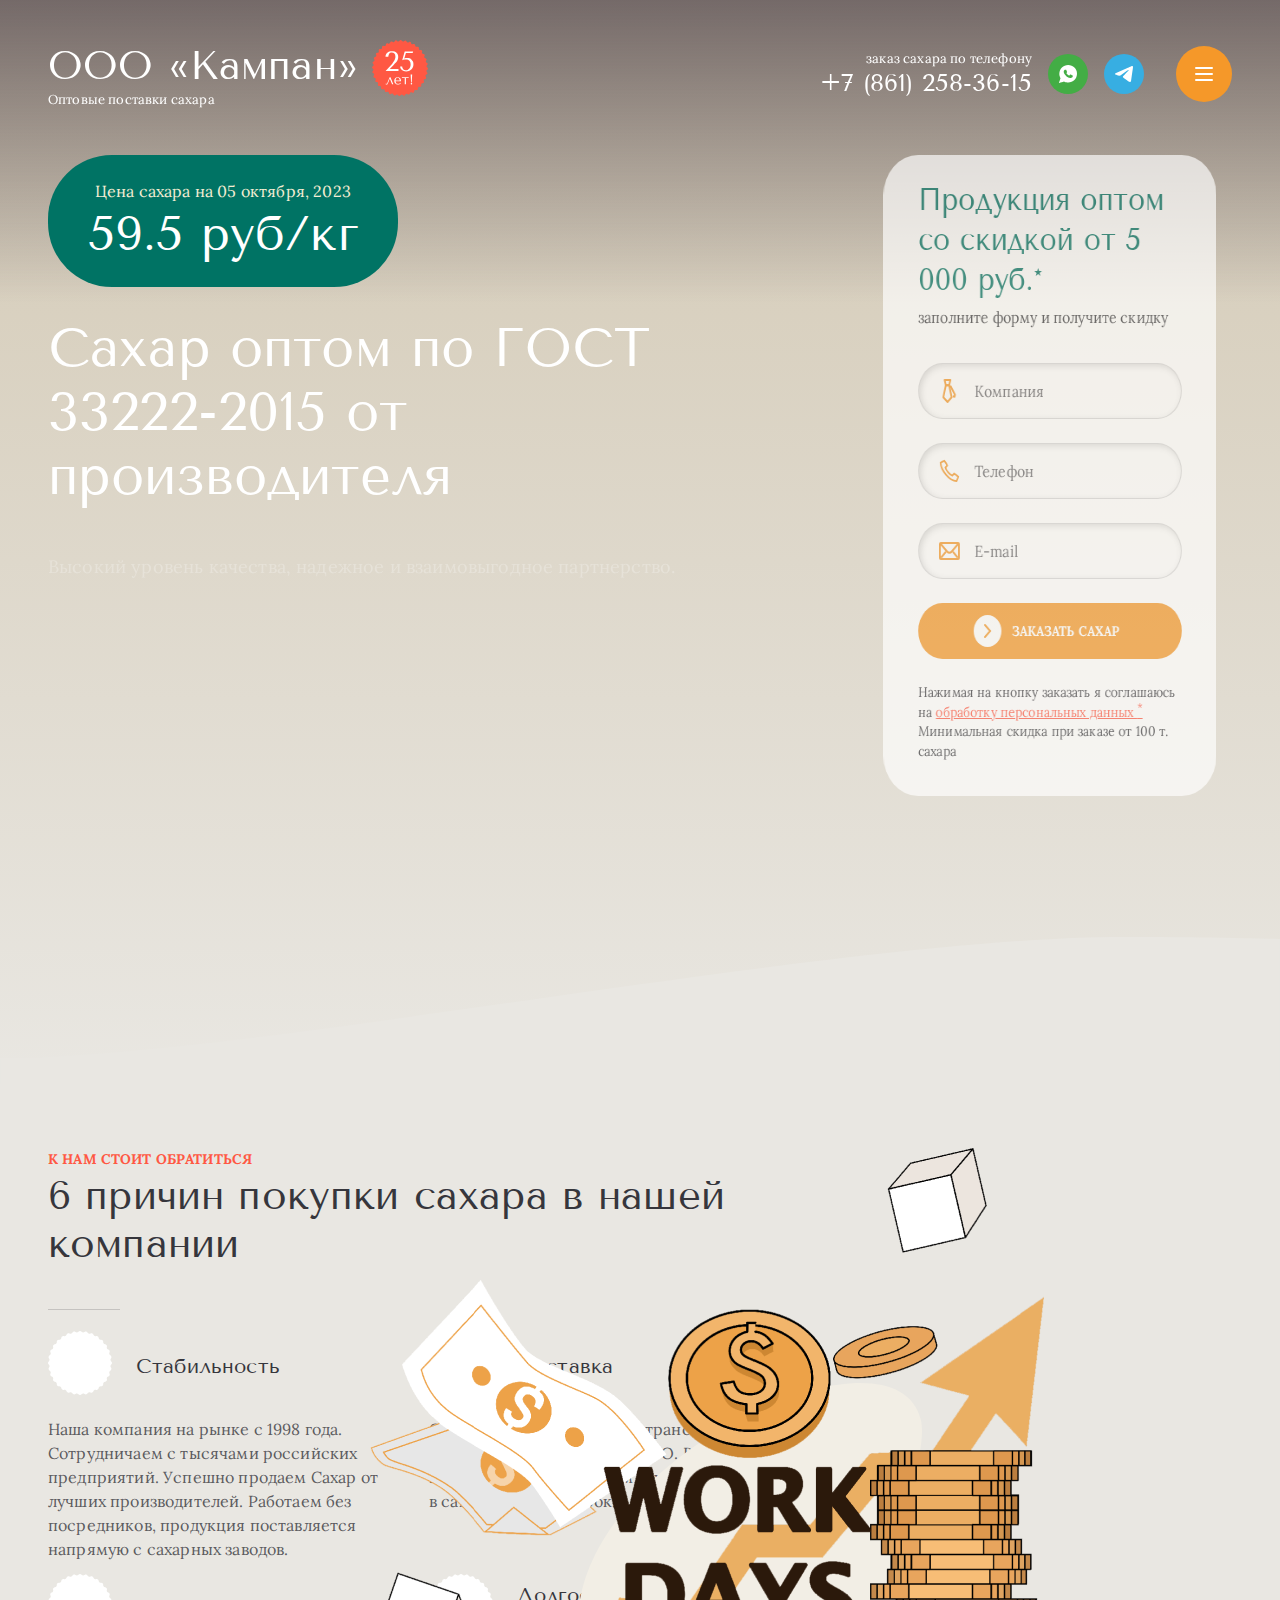
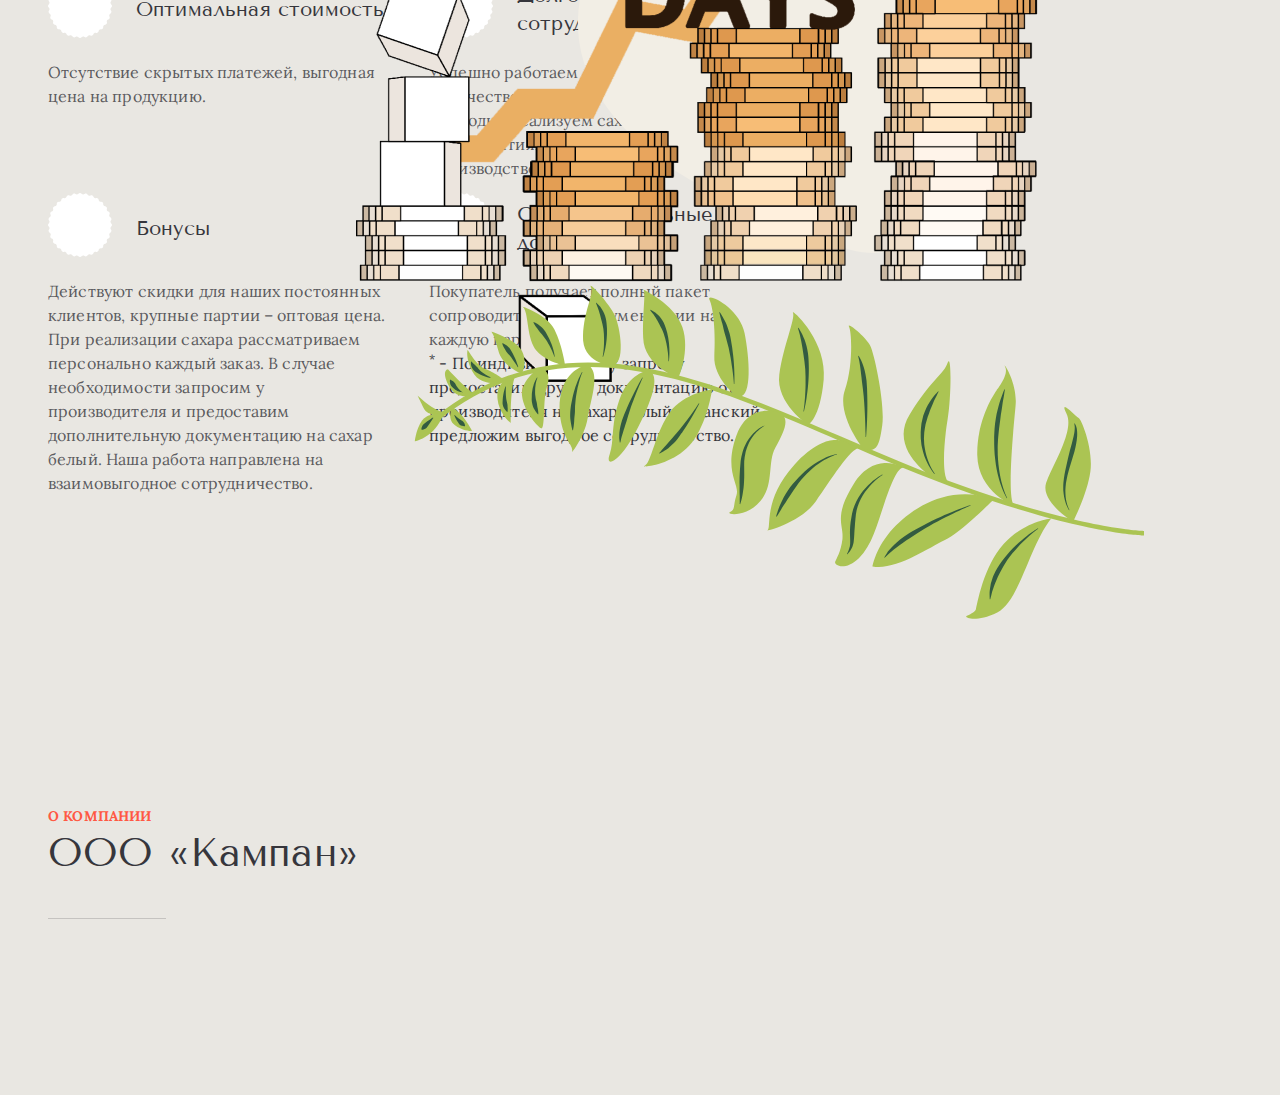
==== commit 80b46865: "+" ====
--- a/home-page.html
+++ b/home-page.html
@@ -193,9 +193,10 @@
           </div>
         </div>
       </div>
+      <!-- <div class="decorate-wave-top"></div> -->
       <div class="decorate-wave-bottom"></div>
-
     </section>
+
     <!-- 6 причин покупки сахара  -->
     <section class="section reasons">
       <div class="wrapper">
@@ -231,12 +232,381 @@
                   предприятий. Успешно продаем Сахар от лучших производителей. Работаем без посредников, продукция
                   поставляется напрямую с сахарных заводов.</p>
               </li>
+
+              <li class="benefits-list__item">
+                <h3 class="benefits-list__name">
+                  <!-- анимированная иконка  -->
+                  <span class="custom-icon">
+                    <svg width="64" height="64" viewBox="0 0 64 64" fill="none" xmlns="http://www.w3.org/2000/svg">
+                      <path class="animate-spin"
+                        d="M30.4185 0.733859C31.2458 -0.24462 32.7542 -0.244619 33.5815 0.733859L33.6246 0.784858C34.3479 1.64024 35.6201 1.76555 36.4964 1.0677L36.5486 1.0261C37.5509 0.22782 39.0303 0.522088 39.6508 1.64317L39.6832 1.7016C40.2256 2.68164 41.449 3.05276 42.4446 2.53925L42.5039 2.50864C43.6427 1.92124 45.0363 2.49847 45.4262 3.71907L45.4465 3.78269C45.7873 4.84973 46.9148 5.45238 47.9914 5.14297L48.0556 5.12452C49.2871 4.77058 50.5412 5.60858 50.6855 6.88179L50.693 6.94815C50.8192 8.06119 51.8074 8.87222 52.9237 8.77878L52.9902 8.77321C54.2671 8.66632 55.3337 9.7329 55.2268 11.0098L55.2212 11.0763C55.1278 12.1926 55.9388 13.1808 57.0519 13.307L57.1182 13.3145C58.3914 13.4588 59.2294 14.7129 58.8755 15.9444L58.857 16.0086C58.5476 17.0852 59.1503 18.2127 60.2173 18.5535L60.2809 18.5739C61.5015 18.9637 62.0788 20.3573 61.4914 21.4961L61.4608 21.5554C60.9472 22.551 61.3184 23.7744 62.2984 24.3168L62.3568 24.3492C63.4779 24.9697 63.7722 26.4491 62.9739 27.4514L62.9323 27.5036C62.2344 28.3799 62.3598 29.6521 63.2151 30.3754L63.2661 30.4185C64.2446 31.2458 64.2446 32.7542 63.2661 33.5815L63.2151 33.6246C62.3598 34.3479 62.2344 35.6201 62.9323 36.4964L62.9739 36.5486C63.7722 37.5509 63.4779 39.0303 62.3568 39.6508L62.2984 39.6832C61.3184 40.2256 60.9472 41.449 61.4608 42.4446L61.4914 42.5039C62.0788 43.6427 61.5015 45.0363 60.2809 45.4262L60.2173 45.4465C59.1503 45.7873 58.5476 46.9148 58.857 47.9914L58.8755 48.0556C59.2294 49.2871 58.3914 50.5412 57.1182 50.6855L57.0519 50.693C55.9388 50.8192 55.1278 51.8074 55.2212 52.9237L55.2268 52.9902C55.3337 54.2671 54.2671 55.3337 52.9902 55.2268L52.9237 55.2212C51.8074 55.1278 50.8192 55.9388 50.693 57.0519L50.6855 57.1182C50.5412 58.3914 49.2871 59.2294 48.0556 58.8755L47.9914 58.857C46.9148 58.5476 45.7873 59.1503 45.4465 60.2173L45.4262 60.2809C45.0363 61.5015 43.6427 62.0788 42.5039 61.4914L42.4446 61.4608C41.449 60.9472 40.2256 61.3184 39.6832 62.2984L39.6508 62.3568C39.0303 63.4779 37.5509 63.7722 36.5486 62.9739L36.4964 62.9323C35.6201 62.2344 34.3479 62.3598 33.6246 63.2151L33.5815 63.2661C32.7542 64.2446 31.2458 64.2446 30.4185 63.2661L30.3754 63.2151C29.6521 62.3598 28.3799 62.2344 27.5036 62.9323L27.4514 62.9739C26.4491 63.7722 24.9697 63.4779 24.3492 62.3568L24.3168 62.2984C23.7744 61.3184 22.551 60.9472 21.5554 61.4608L21.4961 61.4914C20.3573 62.0788 18.9637 61.5015 18.5739 60.2809L18.5535 60.2173C18.2127 59.1503 17.0852 58.5476 16.0086 58.857L15.9444 58.8755C14.7129 59.2294 13.4588 58.3914 13.3145 57.1182L13.307 57.0519C13.1808 55.9388 12.1926 55.1278 11.0763 55.2212L11.0098 55.2268C9.7329 55.3337 8.66632 54.2671 8.77321 52.9902L8.77878 52.9237C8.87222 51.8074 8.06119 50.8192 6.94815 50.693L6.88179 50.6855C5.60858 50.5412 4.77058 49.2871 5.12452 48.0556L5.14297 47.9914C5.45238 46.9148 4.84973 45.7873 3.78268 45.4465L3.71907 45.4262C2.49847 45.0363 1.92124 43.6427 2.50864 42.5039L2.53925 42.4446C3.05275 41.449 2.68164 40.2256 1.7016 39.6832L1.64316 39.6508C0.522086 39.0303 0.227819 37.5509 1.02609 36.5486L1.0677 36.4964C1.76555 35.6201 1.64024 34.3479 0.784857 33.6246L0.733858 33.5815C-0.24462 32.7542 -0.244619 31.2458 0.733859 30.4185L0.784857 30.3754C1.64024 29.6521 1.76555 28.3799 1.0677 27.5036L1.02609 27.4514C0.227817 26.4491 0.522087 24.9697 1.64316 24.3492L1.7016 24.3168C2.68164 23.7744 3.05276 22.551 2.53925 21.5554L2.50864 21.4961C1.92124 20.3573 2.49847 18.9637 3.71907 18.5739L3.78269 18.5535C4.84973 18.2127 5.45238 17.0852 5.14297 16.0086L5.12452 15.9444C4.77058 14.7129 5.60858 13.4588 6.88179 13.3145L6.94815 13.307C8.06119 13.1808 8.87222 12.1926 8.77878 11.0763L8.77321 11.0098C8.66632 9.7329 9.7329 8.66632 11.0098 8.77321L11.0763 8.77878C12.1926 8.87222 13.1808 8.06119 13.307 6.94815L13.3145 6.88179C13.4588 5.60858 14.7129 4.77058 15.9444 5.12452L16.0086 5.14297C17.0852 5.45238 18.2127 4.84973 18.5535 3.78268L18.5739 3.71907C18.9637 2.49847 20.3573 1.92124 21.4961 2.50864L21.5554 2.53925C22.551 3.05275 23.7744 2.68164 24.3168 1.7016L24.3492 1.64316C24.9697 0.522086 26.4491 0.227818 27.4514 1.02609L27.5036 1.0677C28.3799 1.76555 29.6521 1.64024 30.3754 0.784857L30.4185 0.733859Z"
+                        fill="white" />
+                      <path
+                        d="M47.998 41.6H46.398V40H47.998C48.441 40 48.798 39.641 48.798 39.197V33.767C48.798 33.126 48.53 32.8 47.998 32.8H46.728L43.777 27.487C43.666 27.331 43.418 27.2 43.153 27.2H36.798V25.6H43.153C43.946 25.6 44.689 25.991 45.136 26.647L47.669 31.2H47.998C49.434 31.2 50.398 32.232 50.398 33.766V39.196C50.398 40.522 49.322 41.6 47.998 41.6Z"
+                        fill="#F59829" />
+                      <path d="M37.598 41.6H24V40H35.998V20.8H25.6V19.2H37.598V41.6Z" fill="#F59829" />
+                      <path d="M17.6 40H13.6V41.6H17.6V40Z" fill="#F59829" />
+                      <path
+                        d="M43.192 44.8C40.982 44.8 39.184 43.01 39.184 40.808C39.184 38.606 40.982 36.814 43.192 36.814C45.402 36.814 47.198 38.606 47.198 40.808C47.198 43.01 45.402 44.8 43.192 44.8ZM43.192 38.414C41.866 38.414 40.784 39.488 40.784 40.808C40.784 42.126 41.866 43.2 43.192 43.2C44.518 43.2 45.598 42.126 45.598 40.808C45.598 39.487 44.518 38.414 43.192 38.414Z"
+                        fill="#F59829" />
+                      <path
+                        d="M20.807 44.8C18.598 44.8 16.8 43.01 16.8 40.808C16.8 38.606 18.598 36.814 20.807 36.814C23.017 36.814 24.814 38.606 24.814 40.808C24.814 43.01 23.017 44.8 20.807 44.8ZM20.807 38.414C19.48 38.414 18.4 39.487 18.4 40.808C18.4 42.126 19.48 43.2 20.807 43.2C22.134 43.2 23.214 42.126 23.214 40.808C23.214 39.487 22.134 38.414 20.807 38.414Z"
+                        fill="#F59829" />
+                      <path d="M39.998 40H36.798V41.6H39.998V40Z" fill="#F59829" />
+                      <path d="M44.187 33.6H38.398V32H43.81L45.41 31.2H47.198V32.8H45.787L44.187 33.6Z"
+                        fill="#F59829" />
+                      <path d="M25.6 31.2H12V32.8H25.6V31.2Z" fill="#F59829" />
+                      <path d="M32.799 23.2H14.4V24.8H32.799V23.2Z" fill="#F59829" />
+                      <path d="M31.2 27.2H19.2V28.8H31.2V27.2Z" fill="#F59829" />
+                      <path d="M17.6 27.2H16V28.8H17.6V27.2Z" fill="#F59829" />
+                      <path d="M24 19.2H22.4V20.8H24V19.2Z" fill="#F59829" />
+                    </svg>
+
+                  </span>
+
+                  <span>Доставка</span>
+                </h3>
+                <p class="benefits-list__text">Оперативная доставка автотранспортом крупных партий товара в ЮФО. В любой
+                  город России поставляем сахар вагонами в самые короткие сроки.</p>
+              </li>
+
+              <li class="benefits-list__item">
+                <h3 class="benefits-list__name">
+                  <!-- анимированная иконка  -->
+                  <span class="custom-icon">
+                    <svg width="64" height="64" viewBox="0 0 64 64" fill="none" xmlns="http://www.w3.org/2000/svg">
+                      <path class="animate-spin"
+                        d="M30.4185 0.733859C31.2458 -0.24462 32.7542 -0.244619 33.5815 0.733859L33.6246 0.784858C34.3479 1.64024 35.6201 1.76555 36.4964 1.0677L36.5486 1.0261C37.5509 0.22782 39.0303 0.522088 39.6508 1.64317L39.6832 1.7016C40.2256 2.68164 41.449 3.05276 42.4446 2.53925L42.5039 2.50864C43.6427 1.92124 45.0363 2.49847 45.4262 3.71907L45.4465 3.78269C45.7873 4.84973 46.9148 5.45238 47.9914 5.14297L48.0556 5.12452C49.2871 4.77058 50.5412 5.60858 50.6855 6.88179L50.693 6.94815C50.8192 8.06119 51.8074 8.87222 52.9237 8.77878L52.9902 8.77321C54.2671 8.66632 55.3337 9.7329 55.2268 11.0098L55.2212 11.0763C55.1278 12.1926 55.9388 13.1808 57.0519 13.307L57.1182 13.3145C58.3914 13.4588 59.2294 14.7129 58.8755 15.9444L58.857 16.0086C58.5476 17.0852 59.1503 18.2127 60.2173 18.5535L60.2809 18.5739C61.5015 18.9637 62.0788 20.3573 61.4914 21.4961L61.4608 21.5554C60.9472 22.551 61.3184 23.7744 62.2984 24.3168L62.3568 24.3492C63.4779 24.9697 63.7722 26.4491 62.9739 27.4514L62.9323 27.5036C62.2344 28.3799 62.3598 29.6521 63.2151 30.3754L63.2661 30.4185C64.2446 31.2458 64.2446 32.7542 63.2661 33.5815L63.2151 33.6246C62.3598 34.3479 62.2344 35.6201 62.9323 36.4964L62.9739 36.5486C63.7722 37.5509 63.4779 39.0303 62.3568 39.6508L62.2984 39.6832C61.3184 40.2256 60.9472 41.449 61.4608 42.4446L61.4914 42.5039C62.0788 43.6427 61.5015 45.0363 60.2809 45.4262L60.2173 45.4465C59.1503 45.7873 58.5476 46.9148 58.857 47.9914L58.8755 48.0556C59.2294 49.2871 58.3914 50.5412 57.1182 50.6855L57.0519 50.693C55.9388 50.8192 55.1278 51.8074 55.2212 52.9237L55.2268 52.9902C55.3337 54.2671 54.2671 55.3337 52.9902 55.2268L52.9237 55.2212C51.8074 55.1278 50.8192 55.9388 50.693 57.0519L50.6855 57.1182C50.5412 58.3914 49.2871 59.2294 48.0556 58.8755L47.9914 58.857C46.9148 58.5476 45.7873 59.1503 45.4465 60.2173L45.4262 60.2809C45.0363 61.5015 43.6427 62.0788 42.5039 61.4914L42.4446 61.4608C41.449 60.9472 40.2256 61.3184 39.6832 62.2984L39.6508 62.3568C39.0303 63.4779 37.5509 63.7722 36.5486 62.9739L36.4964 62.9323C35.6201 62.2344 34.3479 62.3598 33.6246 63.2151L33.5815 63.2661C32.7542 64.2446 31.2458 64.2446 30.4185 63.2661L30.3754 63.2151C29.6521 62.3598 28.3799 62.2344 27.5036 62.9323L27.4514 62.9739C26.4491 63.7722 24.9697 63.4779 24.3492 62.3568L24.3168 62.2984C23.7744 61.3184 22.551 60.9472 21.5554 61.4608L21.4961 61.4914C20.3573 62.0788 18.9637 61.5015 18.5739 60.2809L18.5535 60.2173C18.2127 59.1503 17.0852 58.5476 16.0086 58.857L15.9444 58.8755C14.7129 59.2294 13.4588 58.3914 13.3145 57.1182L13.307 57.0519C13.1808 55.9388 12.1926 55.1278 11.0763 55.2212L11.0098 55.2268C9.7329 55.3337 8.66632 54.2671 8.77321 52.9902L8.77878 52.9237C8.87222 51.8074 8.06119 50.8192 6.94815 50.693L6.88179 50.6855C5.60858 50.5412 4.77058 49.2871 5.12452 48.0556L5.14297 47.9914C5.45238 46.9148 4.84973 45.7873 3.78268 45.4465L3.71907 45.4262C2.49847 45.0363 1.92124 43.6427 2.50864 42.5039L2.53925 42.4446C3.05275 41.449 2.68164 40.2256 1.7016 39.6832L1.64316 39.6508C0.522086 39.0303 0.227819 37.5509 1.02609 36.5486L1.0677 36.4964C1.76555 35.6201 1.64024 34.3479 0.784857 33.6246L0.733858 33.5815C-0.24462 32.7542 -0.244619 31.2458 0.733859 30.4185L0.784857 30.3754C1.64024 29.6521 1.76555 28.3799 1.0677 27.5036L1.02609 27.4514C0.227817 26.4491 0.522087 24.9697 1.64316 24.3492L1.7016 24.3168C2.68164 23.7744 3.05276 22.551 2.53925 21.5554L2.50864 21.4961C1.92124 20.3573 2.49847 18.9637 3.71907 18.5739L3.78269 18.5535C4.84973 18.2127 5.45238 17.0852 5.14297 16.0086L5.12452 15.9444C4.77058 14.7129 5.60858 13.4588 6.88179 13.3145L6.94815 13.307C8.06119 13.1808 8.87222 12.1926 8.77878 11.0763L8.77321 11.0098C8.66632 9.7329 9.7329 8.66632 11.0098 8.77321L11.0763 8.77878C12.1926 8.87222 13.1808 8.06119 13.307 6.94815L13.3145 6.88179C13.4588 5.60858 14.7129 4.77058 15.9444 5.12452L16.0086 5.14297C17.0852 5.45238 18.2127 4.84973 18.5535 3.78268L18.5739 3.71907C18.9637 2.49847 20.3573 1.92124 21.4961 2.50864L21.5554 2.53925C22.551 3.05275 23.7744 2.68164 24.3168 1.7016L24.3492 1.64316C24.9697 0.522086 26.4491 0.227818 27.4514 1.02609L27.5036 1.0677C28.3799 1.76555 29.6521 1.64024 30.3754 0.784857L30.4185 0.733859Z"
+                        fill="white" />
+                      <g clip-path="url(#clip0_1_6)">
+                        <path
+                          d="M34.4 44.961C34.269 44.961 34.137 44.928 34.017 44.862C33.76 44.723 33.6 44.453 33.6 44.161V34.775L20.78 26.11C20.554 25.958 20.422 25.7 20.429 25.427C20.436 25.154 20.582 24.904 20.815 24.762L26.744 21.186C27.003 21.03 27.326 21.034 27.582 21.194L41.225 29.756C41.458 29.903 41.6 30.159 41.6 30.434V40.033C41.6 40.305 41.462 40.558 41.234 40.706L34.834 44.833C34.702 44.917 34.55 44.961 34.4 44.961ZM22.714 25.486L34.847 33.686C35.067 33.834 35.199 34.084 35.199 34.35V42.692L39.999 39.597V30.877L27.149 22.811L22.714 25.486Z"
+                          fill="#F59829" />
+                        <path
+                          d="M25.6 40.8C25.453 40.8 25.306 40.759 25.176 40.678L12.376 32.678C12.142 32.532 11.999 32.275 12 31.998C12.001 31.722 12.144 31.466 12.379 31.319L21.84 25.465C22.216 25.233 22.709 25.348 22.942 25.724C23.174 26.1 23.058 26.593 22.682 26.826L14.315 32.003L25.598 39.054L33.972 33.75C34.346 33.514 34.84 33.625 35.076 33.998C35.313 34.372 35.202 34.866 34.828 35.103L26.028 40.677C25.898 40.759 25.749 40.8 25.6 40.8Z"
+                          fill="#F59829" />
+                        <path
+                          d="M25.6 44.8C25.453 44.8 25.306 44.759 25.176 44.678L12.376 36.678C12.001 36.446 11.887 35.952 12.122 35.577C12.356 35.202 12.85 35.088 13.224 35.322L25.598 43.055L33.972 37.752C34.346 37.514 34.84 37.626 35.076 37.999C35.313 38.373 35.202 38.866 34.828 39.104L26.028 44.678C25.898 44.759 25.749 44.8 25.6 44.8Z"
+                          fill="#F59829" />
+                        <path
+                          d="M25.6 48.8C25.453 48.8 25.306 48.759 25.176 48.678L12.376 40.678C12.001 40.446 11.887 39.952 12.122 39.577C12.356 39.202 12.85 39.086 13.224 39.322L25.598 47.055L33.972 41.752C34.346 41.516 34.84 41.627 35.076 41.999C35.313 42.373 35.202 42.866 34.828 43.104L26.028 48.678C25.898 48.759 25.749 48.8 25.6 48.8Z"
+                          fill="#F59829" />
+                        <path
+                          d="M40.756 31.202C40.491 31.202 40.232 31.07 40.079 30.83C39.842 30.456 39.954 29.962 40.327 29.726L48.098 24.804L36.806 17.747L28.482 23.098C28.11 23.336 27.615 23.229 27.376 22.857C27.137 22.485 27.245 21.99 27.617 21.751L36.367 16.127C36.627 15.961 36.961 15.958 37.224 16.122L50.024 24.122C50.257 24.267 50.399 24.522 50.4 24.798C50.401 25.073 50.26 25.329 50.028 25.476L41.183 31.078C41.05 31.161 40.902 31.202 40.756 31.202Z"
+                          fill="#F59829" />
+                        <path
+                          d="M40.803 35.172C40.538 35.172 40.279 35.041 40.126 34.8C39.89 34.426 40.001 33.933 40.374 33.695L49.172 28.124C49.546 27.889 50.04 27.999 50.276 28.372C50.513 28.746 50.402 29.239 50.028 29.476L41.23 35.049C41.098 35.133 40.95 35.172 40.803 35.172Z"
+                          fill="#F59829" />
+                        <path
+                          d="M40.801 39.174C40.536 39.174 40.277 39.042 40.124 38.802C39.887 38.428 39.998 37.934 40.372 37.698L49.172 32.124C49.546 31.888 50.04 32 50.276 32.372C50.513 32.746 50.402 33.239 50.028 33.475L41.228 39.05C41.095 39.134 40.947 39.174 40.801 39.174Z"
+                          fill="#F59829" />
+                      </g>
+                      <defs>
+                        <clipPath id="clip0_1_6">
+                          <rect width="40" height="40" fill="white" transform="translate(12 12)" />
+                        </clipPath>
+                      </defs>
+                    </svg>
+
+                  </span>
+
+                  <span>Оптимальная стоимость</span>
+                </h3>
+                <p class="benefits-list__text">Отсутствие скрытых платежей, выгодная цена на продукцию. </p>
+              </li>
+
+              <li class="benefits-list__item">
+                <h3 class="benefits-list__name">
+                  <!-- анимированная иконка  -->
+                  <span class="custom-icon">
+                    <svg width="64" height="64" viewBox="0 0 64 64" fill="none" xmlns="http://www.w3.org/2000/svg">
+                      <path class="animate-spin"
+                        d="M30.4185 0.733859C31.2458 -0.24462 32.7542 -0.244619 33.5815 0.733859L33.6246 0.784858C34.3479 1.64024 35.6201 1.76555 36.4964 1.0677L36.5486 1.0261C37.5509 0.22782 39.0303 0.522088 39.6508 1.64317L39.6832 1.7016C40.2256 2.68164 41.449 3.05276 42.4446 2.53925L42.5039 2.50864C43.6427 1.92124 45.0363 2.49847 45.4262 3.71907L45.4465 3.78269C45.7873 4.84973 46.9148 5.45238 47.9914 5.14297L48.0556 5.12452C49.2871 4.77058 50.5412 5.60858 50.6855 6.88179L50.693 6.94815C50.8192 8.06119 51.8074 8.87222 52.9237 8.77878L52.9902 8.77321C54.2671 8.66632 55.3337 9.7329 55.2268 11.0098L55.2212 11.0763C55.1278 12.1926 55.9388 13.1808 57.0519 13.307L57.1182 13.3145C58.3914 13.4588 59.2294 14.7129 58.8755 15.9444L58.857 16.0086C58.5476 17.0852 59.1503 18.2127 60.2173 18.5535L60.2809 18.5739C61.5015 18.9637 62.0788 20.3573 61.4914 21.4961L61.4608 21.5554C60.9472 22.551 61.3184 23.7744 62.2984 24.3168L62.3568 24.3492C63.4779 24.9697 63.7722 26.4491 62.9739 27.4514L62.9323 27.5036C62.2344 28.3799 62.3598 29.6521 63.2151 30.3754L63.2661 30.4185C64.2446 31.2458 64.2446 32.7542 63.2661 33.5815L63.2151 33.6246C62.3598 34.3479 62.2344 35.6201 62.9323 36.4964L62.9739 36.5486C63.7722 37.5509 63.4779 39.0303 62.3568 39.6508L62.2984 39.6832C61.3184 40.2256 60.9472 41.449 61.4608 42.4446L61.4914 42.5039C62.0788 43.6427 61.5015 45.0363 60.2809 45.4262L60.2173 45.4465C59.1503 45.7873 58.5476 46.9148 58.857 47.9914L58.8755 48.0556C59.2294 49.2871 58.3914 50.5412 57.1182 50.6855L57.0519 50.693C55.9388 50.8192 55.1278 51.8074 55.2212 52.9237L55.2268 52.9902C55.3337 54.2671 54.2671 55.3337 52.9902 55.2268L52.9237 55.2212C51.8074 55.1278 50.8192 55.9388 50.693 57.0519L50.6855 57.1182C50.5412 58.3914 49.2871 59.2294 48.0556 58.8755L47.9914 58.857C46.9148 58.5476 45.7873 59.1503 45.4465 60.2173L45.4262 60.2809C45.0363 61.5015 43.6427 62.0788 42.5039 61.4914L42.4446 61.4608C41.449 60.9472 40.2256 61.3184 39.6832 62.2984L39.6508 62.3568C39.0303 63.4779 37.5509 63.7722 36.5486 62.9739L36.4964 62.9323C35.6201 62.2344 34.3479 62.3598 33.6246 63.2151L33.5815 63.2661C32.7542 64.2446 31.2458 64.2446 30.4185 63.2661L30.3754 63.2151C29.6521 62.3598 28.3799 62.2344 27.5036 62.9323L27.4514 62.9739C26.4491 63.7722 24.9697 63.4779 24.3492 62.3568L24.3168 62.2984C23.7744 61.3184 22.551 60.9472 21.5554 61.4608L21.4961 61.4914C20.3573 62.0788 18.9637 61.5015 18.5739 60.2809L18.5535 60.2173C18.2127 59.1503 17.0852 58.5476 16.0086 58.857L15.9444 58.8755C14.7129 59.2294 13.4588 58.3914 13.3145 57.1182L13.307 57.0519C13.1808 55.9388 12.1926 55.1278 11.0763 55.2212L11.0098 55.2268C9.7329 55.3337 8.66632 54.2671 8.77321 52.9902L8.77878 52.9237C8.87222 51.8074 8.06119 50.8192 6.94815 50.693L6.88179 50.6855C5.60858 50.5412 4.77058 49.2871 5.12452 48.0556L5.14297 47.9914C5.45238 46.9148 4.84973 45.7873 3.78268 45.4465L3.71907 45.4262C2.49847 45.0363 1.92124 43.6427 2.50864 42.5039L2.53925 42.4446C3.05275 41.449 2.68164 40.2256 1.7016 39.6832L1.64316 39.6508C0.522086 39.0303 0.227819 37.5509 1.02609 36.5486L1.0677 36.4964C1.76555 35.6201 1.64024 34.3479 0.784857 33.6246L0.733858 33.5815C-0.24462 32.7542 -0.244619 31.2458 0.733859 30.4185L0.784857 30.3754C1.64024 29.6521 1.76555 28.3799 1.0677 27.5036L1.02609 27.4514C0.227817 26.4491 0.522087 24.9697 1.64316 24.3492L1.7016 24.3168C2.68164 23.7744 3.05276 22.551 2.53925 21.5554L2.50864 21.4961C1.92124 20.3573 2.49847 18.9637 3.71907 18.5739L3.78269 18.5535C4.84973 18.2127 5.45238 17.0852 5.14297 16.0086L5.12452 15.9444C4.77058 14.7129 5.60858 13.4588 6.88179 13.3145L6.94815 13.307C8.06119 13.1808 8.87222 12.1926 8.77878 11.0763L8.77321 11.0098C8.66632 9.7329 9.7329 8.66632 11.0098 8.77321L11.0763 8.77878C12.1926 8.87222 13.1808 8.06119 13.307 6.94815L13.3145 6.88179C13.4588 5.60858 14.7129 4.77058 15.9444 5.12452L16.0086 5.14297C17.0852 5.45238 18.2127 4.84973 18.5535 3.78268L18.5739 3.71907C18.9637 2.49847 20.3573 1.92124 21.4961 2.50864L21.5554 2.53925C22.551 3.05275 23.7744 2.68164 24.3168 1.7016L24.3492 1.64316C24.9697 0.522086 26.4491 0.227818 27.4514 1.02609L27.5036 1.0677C28.3799 1.76555 29.6521 1.64024 30.3754 0.784857L30.4185 0.733859Z"
+                        fill="white" />
+                      <path
+                        d="M42.777 35.217C42.366 35.217 41.994 35.078 41.691 34.809C40.066 33.375 37.178 30.415 35.07 28.254C34.345 27.51 33.727 26.879 33.318 26.469C32.935 26.086 30.793 26.546 29.641 26.792C28.893 26.951 28.121 27.117 27.438 27.204C25.601 27.437 23.661 26.284 22.855 25.033C22.238 24.074 22.473 23.398 22.669 23.081C23.518 21.702 31.818 19.226 32.808 19.465C33.114 19.541 33.638 19.751 34.535 20.116C35.471 20.497 37.357 21.263 37.986 21.342C38.431 21.026 39.752 19.894 40.843 18.918L41.91 20.11C38.85 22.85 38.566 22.894 38.315 22.931C37.633 23.04 36.411 22.606 33.932 21.598C33.293 21.338 32.632 21.07 32.422 21.018C31.506 21.006 25.084 23.105 24.068 23.902C24.11 24.046 24.28 24.352 24.672 24.7C25.237 25.201 26.245 25.741 27.236 25.616C27.851 25.538 28.558 25.386 29.305 25.226C31.438 24.77 33.45 24.339 34.449 25.337C34.862 25.75 35.483 26.387 36.214 27.136C38.305 29.28 41.17 32.215 42.75 33.61C43.426 33.806 46.178 31.01 48.703 27.081L50.049 27.946C49.31 29.097 45.494 34.858 43.042 35.198C42.952 35.211 42.863 35.217 42.777 35.217Z"
+                        fill="#F59829" />
+                      <path fill-rule="evenodd" clip-rule="evenodd"
+                        d="M32.287 42.283L29.695 39.652L28.556 40.774L31.148 43.405L32.287 42.283Z" fill="#F59829" />
+                      <path fill-rule="evenodd" clip-rule="evenodd"
+                        d="M36.604 40.881L32.063 35.98L30.889 37.067L35.43 41.969L36.604 40.881Z" fill="#F59829" />
+                      <path fill-rule="evenodd" clip-rule="evenodd"
+                        d="M40.494 38.594L35.103 33.009L33.952 34.12L39.343 39.706L40.494 38.594Z" fill="#F59829" />
+                      <path
+                        d="M23.71 44.092C23.07 44.092 22.466 43.842 22.013 43.389L14.063 35.438C13.127 34.502 13.128 32.98 14.063 32.044L15.485 30.623C16.352 29.755 17.909 29.873 18.914 30.878C19.42 31.384 19.708 31.988 19.769 32.579C20.375 32.644 20.983 32.946 21.468 33.431C21.974 33.937 22.262 34.541 22.322 35.132C22.929 35.197 23.537 35.499 24.022 35.984C24.527 36.49 24.814 37.094 24.876 37.685C25.482 37.75 26.09 38.052 26.575 38.537C27.625 39.586 27.734 41.061 26.83 41.966L25.408 43.387C24.954 43.842 24.351 44.092 23.71 44.092ZM16.973 31.614C16.828 31.614 16.711 31.661 16.617 31.755L15.194 33.177C14.882 33.489 14.882 33.995 15.194 34.308L23.144 42.258C23.446 42.561 23.974 42.561 24.275 42.258L25.698 40.837C25.994 40.541 25.787 40.015 25.442 39.67C25.056 39.283 24.539 39.15 24.276 39.415C23.963 39.728 23.457 39.728 23.144 39.415C22.988 39.259 22.91 39.054 22.91 38.85C22.91 38.645 22.988 38.44 23.143 38.284C23.439 37.988 23.233 37.462 22.888 37.118C22.5 36.73 21.985 36.598 21.722 36.862C21.409 37.175 20.902 37.175 20.59 36.862C20.434 36.706 20.355 36.502 20.355 36.297C20.355 36.092 20.434 35.887 20.589 35.731C20.885 35.435 20.678 34.91 20.334 34.566C19.946 34.178 19.43 34.046 19.167 34.31C18.854 34.622 18.348 34.622 18.035 34.31C17.879 34.154 17.801 33.949 17.801 33.744C17.801 33.539 17.879 33.334 18.034 33.178C18.33 32.882 18.124 32.357 17.779 32.012C17.534 31.762 17.232 31.614 16.973 31.614Z"
+                        fill="#F59829" />
+                      <path
+                        d="M29.07 45.6C28.417 45.6 27.549 45.368 26.646 44.466L24.922 42.734L26.06 41.611L27.778 43.334C28.274 43.83 28.76 44.05 29.218 43.99C29.835 43.909 30.51 43.331 31.026 42.443C31.239 42.075 31.705 41.938 32.084 42.134C32.766 42.485 33.407 42.399 33.826 42.265C34.462 42.061 35.028 41.599 35.305 41.058C35.503 40.67 35.977 40.511 36.37 40.706C37.186 41.109 37.859 40.831 38.282 40.527C38.89 40.09 39.154 39.468 39.126 39.258C39.094 39.037 39.158 38.813 39.3 38.641C39.442 38.469 39.649 38.362 39.871 38.35C40.739 38.299 41.505 37.78 41.87 36.995C42.22 36.245 42.114 35.403 41.58 34.688L42.862 33.73C43.746 34.914 43.918 36.386 43.322 37.67C42.806 38.778 41.817 39.571 40.651 39.848C40.463 40.564 39.942 41.304 39.217 41.826C38.337 42.459 37.32 42.654 36.338 42.395C35.835 43.031 35.117 43.532 34.317 43.789C33.558 44.034 32.768 44.043 32.031 43.828C31.3 44.826 30.376 45.453 29.426 45.577C29.316 45.59 29.198 45.6 29.07 45.6Z"
+                        fill="#F59829" />
+                      <path
+                        d="M14.708 32.422C14.399 32.046 13.864 31.321 13.58 30.506L12 28.87L13.151 27.758L14.86 29.53C14.95 29.622 15.016 29.737 15.052 29.862C15.184 30.313 15.509 30.878 15.944 31.406L14.708 32.422Z"
+                        fill="#F59829" />
+                      <path fill-rule="evenodd" clip-rule="evenodd"
+                        d="M24.023 22.811L21.145 19.931L20.013 21.062L22.892 23.942L24.023 22.811Z" fill="#F59829" />
+                      <path fill-rule="evenodd" clip-rule="evenodd"
+                        d="M19.179 34.298L18.03 33.186L15.518 35.78L16.667 36.893L19.179 34.298Z" fill="#F59829" />
+                      <path fill-rule="evenodd" clip-rule="evenodd"
+                        d="M19.179 34.298L18.03 33.186L15.518 35.78L16.667 36.893L19.179 34.298Z" fill="#F59829" />
+                      <path fill-rule="evenodd" clip-rule="evenodd"
+                        d="M21.732 36.85L20.583 35.738L18.071 38.333L19.22 39.445L21.732 36.85Z" fill="#F59829" />
+                      <path fill-rule="evenodd" clip-rule="evenodd"
+                        d="M24.285 39.404L23.136 38.292L20.625 40.887L21.774 41.999L24.285 39.404Z" fill="#F59829" />
+                    </svg>
+
+                  </span>
+
+                  <span>Долгосрочное сотрудничество</span>
+                </h3>
+                <p class="benefits-list__text">Успешно работаем с большим количеством российских компаний. Ежегодно
+                  реализуем сахар белый предприятиям различных производственных сфер.</p>
+              </li>
+
+              <li class="benefits-list__item">
+                <h3 class="benefits-list__name">
+                  <!-- анимированная иконка  -->
+                  <span class="custom-icon">
+                    <svg width="64" height="64" viewBox="0 0 64 64" fill="none" xmlns="http://www.w3.org/2000/svg">
+                      <path class="animate-spin"
+                        d="M30.4185 0.733859C31.2458 -0.24462 32.7542 -0.244619 33.5815 0.733859L33.6246 0.784858C34.3479 1.64024 35.6201 1.76555 36.4964 1.0677L36.5486 1.0261C37.5509 0.22782 39.0303 0.522088 39.6508 1.64317L39.6832 1.7016C40.2256 2.68164 41.449 3.05276 42.4446 2.53925L42.5039 2.50864C43.6427 1.92124 45.0363 2.49847 45.4262 3.71907L45.4465 3.78269C45.7873 4.84973 46.9148 5.45238 47.9914 5.14297L48.0556 5.12452C49.2871 4.77058 50.5412 5.60858 50.6855 6.88179L50.693 6.94815C50.8192 8.06119 51.8074 8.87222 52.9237 8.77878L52.9902 8.77321C54.2671 8.66632 55.3337 9.7329 55.2268 11.0098L55.2212 11.0763C55.1278 12.1926 55.9388 13.1808 57.0519 13.307L57.1182 13.3145C58.3914 13.4588 59.2294 14.7129 58.8755 15.9444L58.857 16.0086C58.5476 17.0852 59.1503 18.2127 60.2173 18.5535L60.2809 18.5739C61.5015 18.9637 62.0788 20.3573 61.4914 21.4961L61.4608 21.5554C60.9472 22.551 61.3184 23.7744 62.2984 24.3168L62.3568 24.3492C63.4779 24.9697 63.7722 26.4491 62.9739 27.4514L62.9323 27.5036C62.2344 28.3799 62.3598 29.6521 63.2151 30.3754L63.2661 30.4185C64.2446 31.2458 64.2446 32.7542 63.2661 33.5815L63.2151 33.6246C62.3598 34.3479 62.2344 35.6201 62.9323 36.4964L62.9739 36.5486C63.7722 37.5509 63.4779 39.0303 62.3568 39.6508L62.2984 39.6832C61.3184 40.2256 60.9472 41.449 61.4608 42.4446L61.4914 42.5039C62.0788 43.6427 61.5015 45.0363 60.2809 45.4262L60.2173 45.4465C59.1503 45.7873 58.5476 46.9148 58.857 47.9914L58.8755 48.0556C59.2294 49.2871 58.3914 50.5412 57.1182 50.6855L57.0519 50.693C55.9388 50.8192 55.1278 51.8074 55.2212 52.9237L55.2268 52.9902C55.3337 54.2671 54.2671 55.3337 52.9902 55.2268L52.9237 55.2212C51.8074 55.1278 50.8192 55.9388 50.693 57.0519L50.6855 57.1182C50.5412 58.3914 49.2871 59.2294 48.0556 58.8755L47.9914 58.857C46.9148 58.5476 45.7873 59.1503 45.4465 60.2173L45.4262 60.2809C45.0363 61.5015 43.6427 62.0788 42.5039 61.4914L42.4446 61.4608C41.449 60.9472 40.2256 61.3184 39.6832 62.2984L39.6508 62.3568C39.0303 63.4779 37.5509 63.7722 36.5486 62.9739L36.4964 62.9323C35.6201 62.2344 34.3479 62.3598 33.6246 63.2151L33.5815 63.2661C32.7542 64.2446 31.2458 64.2446 30.4185 63.2661L30.3754 63.2151C29.6521 62.3598 28.3799 62.2344 27.5036 62.9323L27.4514 62.9739C26.4491 63.7722 24.9697 63.4779 24.3492 62.3568L24.3168 62.2984C23.7744 61.3184 22.551 60.9472 21.5554 61.4608L21.4961 61.4914C20.3573 62.0788 18.9637 61.5015 18.5739 60.2809L18.5535 60.2173C18.2127 59.1503 17.0852 58.5476 16.0086 58.857L15.9444 58.8755C14.7129 59.2294 13.4588 58.3914 13.3145 57.1182L13.307 57.0519C13.1808 55.9388 12.1926 55.1278 11.0763 55.2212L11.0098 55.2268C9.7329 55.3337 8.66632 54.2671 8.77321 52.9902L8.77878 52.9237C8.87222 51.8074 8.06119 50.8192 6.94815 50.693L6.88179 50.6855C5.60858 50.5412 4.77058 49.2871 5.12452 48.0556L5.14297 47.9914C5.45238 46.9148 4.84973 45.7873 3.78268 45.4465L3.71907 45.4262C2.49847 45.0363 1.92124 43.6427 2.50864 42.5039L2.53925 42.4446C3.05275 41.449 2.68164 40.2256 1.7016 39.6832L1.64316 39.6508C0.522086 39.0303 0.227819 37.5509 1.02609 36.5486L1.0677 36.4964C1.76555 35.6201 1.64024 34.3479 0.784857 33.6246L0.733858 33.5815C-0.24462 32.7542 -0.244619 31.2458 0.733859 30.4185L0.784857 30.3754C1.64024 29.6521 1.76555 28.3799 1.0677 27.5036L1.02609 27.4514C0.227817 26.4491 0.522087 24.9697 1.64316 24.3492L1.7016 24.3168C2.68164 23.7744 3.05276 22.551 2.53925 21.5554L2.50864 21.4961C1.92124 20.3573 2.49847 18.9637 3.71907 18.5739L3.78269 18.5535C4.84973 18.2127 5.45238 17.0852 5.14297 16.0086L5.12452 15.9444C4.77058 14.7129 5.60858 13.4588 6.88179 13.3145L6.94815 13.307C8.06119 13.1808 8.87222 12.1926 8.77878 11.0763L8.77321 11.0098C8.66632 9.7329 9.7329 8.66632 11.0098 8.77321L11.0763 8.77878C12.1926 8.87222 13.1808 8.06119 13.307 6.94815L13.3145 6.88179C13.4588 5.60858 14.7129 4.77058 15.9444 5.12452L16.0086 5.14297C17.0852 5.45238 18.2127 4.84973 18.5535 3.78268L18.5739 3.71907C18.9637 2.49847 20.3573 1.92124 21.4961 2.50864L21.5554 2.53925C22.551 3.05275 23.7744 2.68164 24.3168 1.7016L24.3492 1.64316C24.9697 0.522086 26.4491 0.227818 27.4514 1.02609L27.5036 1.0677C28.3799 1.76555 29.6521 1.64024 30.3754 0.784857L30.4185 0.733859Z"
+                        fill="white" />
+                      <path
+                        d="M40.797 49.6H38.397C38.098 49.6 37.823 49.433 37.686 49.167L36.367 46.612C34.833 47.007 33.134 47.2 31.198 47.2C29.653 47.2 27.558 46.93 26.019 46.546L24.714 49.158C24.578 49.429 24.3 49.6 23.998 49.6H21.598C21.156 49.6 20.798 49.242 20.798 48.8V43.983C18.858 43.07 14.03 39.958 13.126 38.236C12.31 36.678 11.568 33.882 12.298 32.683C12.547 32.274 12.956 32.039 13.421 32.039C13.45 32.041 13.483 32.039 13.514 32.039C14.422 32.039 15.126 31.939 15.697 31.727C16.233 30.636 16.981 29.685 17.892 28.934C16.624 26.692 16.125 25.504 16.718 24.758C17.118 24.252 17.844 24.278 18.086 24.286C19.234 24.324 21.086 24.898 22.591 25.827C25.164 24.614 27.807 24 30.456 24C38.805 24 45.597 29.024 45.597 35.2C45.597 38.371 44.561 41.084 42.597 43.066L41.586 48.936C41.519 49.319 41.186 49.6 40.797 49.6ZM38.884 48H40.123L41.064 42.541C41.094 42.372 41.177 42.218 41.3 42.098C43.09 40.386 43.997 38.066 43.997 35.2C43.997 29.996 37.796 25.6 30.456 25.6C28.298 25.6 26.139 26.05 24.021 26.942C24.21 27.136 24.378 27.338 24.522 27.546L23.206 28.454C22.188 26.978 19.298 25.988 18.157 25.886C18.426 26.66 19.274 28.134 19.631 28.752C19.84 29.115 19.734 29.578 19.387 29.814C18.366 30.507 17.547 31.496 17.022 32.673C16.943 32.85 16.803 32.991 16.628 33.073C15.819 33.449 14.86 33.63 13.621 33.64C13.497 34.209 13.757 35.994 14.543 37.493C15.336 39.005 20.979 42.45 21.758 42.663C22.106 42.757 22.398 43.085 22.398 43.446V48H23.503L24.882 45.242C25.058 44.892 25.461 44.721 25.833 44.836C27.226 45.264 29.582 45.6 31.198 45.6C33.249 45.6 34.998 45.371 36.547 44.9C36.914 44.787 37.313 44.955 37.491 45.298L38.884 48Z"
+                        fill="#F59829" />
+                      <path
+                        d="M41.597 36C41.155 36 40.797 35.642 40.797 35.2C40.797 32.379 36.654 28.8 31.997 28.8C31.555 28.8 31.197 28.442 31.197 28C31.197 27.558 31.555 27.2 31.997 27.2C37.245 27.2 42.397 31.162 42.397 35.2C42.397 35.642 42.039 36 41.597 36Z"
+                        fill="#F59829" />
+                      <path d="M21.598 32H19.998V33.6H21.598V32Z" fill="#F59829" />
+                      <path
+                        d="M34.57 23.734L33.378 22.666C34.036 21.933 34.397 20.986 34.397 20C34.397 17.794 32.602 16 30.397 16C28.191 16 26.397 17.794 26.397 20C26.397 20.986 26.758 21.933 27.415 22.666L26.223 23.734C25.303 22.706 24.797 21.38 24.797 20C24.797 16.912 27.309 14.4 30.397 14.4C33.485 14.4 35.997 16.912 35.997 20C35.997 21.38 35.49 22.706 34.57 23.734Z"
+                        fill="#F59829" />
+                      <path
+                        d="M48.38 36.066C48.252 36.066 48.122 36.05 47.993 36.02C47.427 35.886 46.98 35.478 46.797 34.926L46.257 34.227L46.701 34.893L45.242 35.866C44.874 36.111 44.378 36.011 44.132 35.644C43.887 35.277 43.986 34.78 44.354 34.534L45.813 33.562C46.248 33.272 46.782 33.203 47.275 33.373C47.77 33.542 48.149 33.924 48.314 34.421L48.421 34.446L49.032 33.834C49.345 33.522 49.85 33.522 50.163 33.834C50.476 34.147 50.476 34.653 50.163 34.966L49.552 35.577C49.234 35.894 48.815 36.066 48.38 36.066Z"
+                        fill="#F59829" />
+                    </svg>
+
+                  </span>
+
+                  <span>Бонусы</span>
+                </h3>
+                <p class="benefits-list__text">Действуют скидки для наших постоянных клиентов, крупные партии – оптовая
+                  цена. При реализации сахара рассматриваем персонально каждый заказ. В случае необходимости запросим у
+                  производителя и предоставим дополнительную документацию на сахар белый. Наша работа направлена на
+                  взаимовыгодное сотрудничество.</p>
+              </li>
+
+              <li class="benefits-list__item">
+                <h3 class="benefits-list__name">
+                  <!-- анимированная иконка  -->
+                  <span class="custom-icon">
+                    <svg width="64" height="64" viewBox="0 0 64 64" fill="none" xmlns="http://www.w3.org/2000/svg">
+                      <path class="animate-spin"
+                        d="M30.4185 0.733859C31.2458 -0.24462 32.7542 -0.244619 33.5815 0.733859L33.6246 0.784858C34.3479 1.64024 35.6201 1.76555 36.4964 1.0677L36.5486 1.0261C37.5509 0.22782 39.0303 0.522088 39.6508 1.64317L39.6832 1.7016C40.2256 2.68164 41.449 3.05276 42.4446 2.53925L42.5039 2.50864C43.6427 1.92124 45.0363 2.49847 45.4262 3.71907L45.4465 3.78269C45.7873 4.84973 46.9148 5.45238 47.9914 5.14297L48.0556 5.12452C49.2871 4.77058 50.5412 5.60858 50.6855 6.88179L50.693 6.94815C50.8192 8.06119 51.8074 8.87222 52.9237 8.77878L52.9902 8.77321C54.2671 8.66632 55.3337 9.7329 55.2268 11.0098L55.2212 11.0763C55.1278 12.1926 55.9388 13.1808 57.0519 13.307L57.1182 13.3145C58.3914 13.4588 59.2294 14.7129 58.8755 15.9444L58.857 16.0086C58.5476 17.0852 59.1503 18.2127 60.2173 18.5535L60.2809 18.5739C61.5015 18.9637 62.0788 20.3573 61.4914 21.4961L61.4608 21.5554C60.9472 22.551 61.3184 23.7744 62.2984 24.3168L62.3568 24.3492C63.4779 24.9697 63.7722 26.4491 62.9739 27.4514L62.9323 27.5036C62.2344 28.3799 62.3598 29.6521 63.2151 30.3754L63.2661 30.4185C64.2446 31.2458 64.2446 32.7542 63.2661 33.5815L63.2151 33.6246C62.3598 34.3479 62.2344 35.6201 62.9323 36.4964L62.9739 36.5486C63.7722 37.5509 63.4779 39.0303 62.3568 39.6508L62.2984 39.6832C61.3184 40.2256 60.9472 41.449 61.4608 42.4446L61.4914 42.5039C62.0788 43.6427 61.5015 45.0363 60.2809 45.4262L60.2173 45.4465C59.1503 45.7873 58.5476 46.9148 58.857 47.9914L58.8755 48.0556C59.2294 49.2871 58.3914 50.5412 57.1182 50.6855L57.0519 50.693C55.9388 50.8192 55.1278 51.8074 55.2212 52.9237L55.2268 52.9902C55.3337 54.2671 54.2671 55.3337 52.9902 55.2268L52.9237 55.2212C51.8074 55.1278 50.8192 55.9388 50.693 57.0519L50.6855 57.1182C50.5412 58.3914 49.2871 59.2294 48.0556 58.8755L47.9914 58.857C46.9148 58.5476 45.7873 59.1503 45.4465 60.2173L45.4262 60.2809C45.0363 61.5015 43.6427 62.0788 42.5039 61.4914L42.4446 61.4608C41.449 60.9472 40.2256 61.3184 39.6832 62.2984L39.6508 62.3568C39.0303 63.4779 37.5509 63.7722 36.5486 62.9739L36.4964 62.9323C35.6201 62.2344 34.3479 62.3598 33.6246 63.2151L33.5815 63.2661C32.7542 64.2446 31.2458 64.2446 30.4185 63.2661L30.3754 63.2151C29.6521 62.3598 28.3799 62.2344 27.5036 62.9323L27.4514 62.9739C26.4491 63.7722 24.9697 63.4779 24.3492 62.3568L24.3168 62.2984C23.7744 61.3184 22.551 60.9472 21.5554 61.4608L21.4961 61.4914C20.3573 62.0788 18.9637 61.5015 18.5739 60.2809L18.5535 60.2173C18.2127 59.1503 17.0852 58.5476 16.0086 58.857L15.9444 58.8755C14.7129 59.2294 13.4588 58.3914 13.3145 57.1182L13.307 57.0519C13.1808 55.9388 12.1926 55.1278 11.0763 55.2212L11.0098 55.2268C9.7329 55.3337 8.66632 54.2671 8.77321 52.9902L8.77878 52.9237C8.87222 51.8074 8.06119 50.8192 6.94815 50.693L6.88179 50.6855C5.60858 50.5412 4.77058 49.2871 5.12452 48.0556L5.14297 47.9914C5.45238 46.9148 4.84973 45.7873 3.78268 45.4465L3.71907 45.4262C2.49847 45.0363 1.92124 43.6427 2.50864 42.5039L2.53925 42.4446C3.05275 41.449 2.68164 40.2256 1.7016 39.6832L1.64316 39.6508C0.522086 39.0303 0.227819 37.5509 1.02609 36.5486L1.0677 36.4964C1.76555 35.6201 1.64024 34.3479 0.784857 33.6246L0.733858 33.5815C-0.24462 32.7542 -0.244619 31.2458 0.733859 30.4185L0.784857 30.3754C1.64024 29.6521 1.76555 28.3799 1.0677 27.5036L1.02609 27.4514C0.227817 26.4491 0.522087 24.9697 1.64316 24.3492L1.7016 24.3168C2.68164 23.7744 3.05276 22.551 2.53925 21.5554L2.50864 21.4961C1.92124 20.3573 2.49847 18.9637 3.71907 18.5739L3.78269 18.5535C4.84973 18.2127 5.45238 17.0852 5.14297 16.0086L5.12452 15.9444C4.77058 14.7129 5.60858 13.4588 6.88179 13.3145L6.94815 13.307C8.06119 13.1808 8.87222 12.1926 8.77878 11.0763L8.77321 11.0098C8.66632 9.7329 9.7329 8.66632 11.0098 8.77321L11.0763 8.77878C12.1926 8.87222 13.1808 8.06119 13.307 6.94815L13.3145 6.88179C13.4588 5.60858 14.7129 4.77058 15.9444 5.12452L16.0086 5.14297C17.0852 5.45238 18.2127 4.84973 18.5535 3.78268L18.5739 3.71907C18.9637 2.49847 20.3573 1.92124 21.4961 2.50864L21.5554 2.53925C22.551 3.05275 23.7744 2.68164 24.3168 1.7016L24.3492 1.64316C24.9697 0.522086 26.4491 0.227818 27.4514 1.02609L27.5036 1.0677C28.3799 1.76555 29.6521 1.64024 30.3754 0.784857L30.4185 0.733859Z"
+                        fill="white" />
+                      <path
+                        d="M45 51.2001H19.4C18.077 51.2001 17 50.123 17 48.8V19.2C17 17.877 18.077 16.8 19.4 16.8H22.6V18.4H19.4C18.959 18.4 18.6 18.759 18.6 19.2V48.8C18.6 49.2421 18.959 49.6 19.4 49.6H45C45.442 49.6 45.8 49.2421 45.8 48.8V19.2C45.8 18.759 45.442 18.4 45 18.4H41.8V16.8H45C46.323 16.8 47.4 17.877 47.4 19.2V48.8C47.4 50.123 46.323 51.2001 45 51.2001Z"
+                        fill="#F59829" />
+                      <path d="M44.2 48H20.2V20H22.6V21.6H21.8V46.4H42.6V21.6H41.8V20H44.2V48Z" fill="#F59829" />
+                      <path
+                        d="M41 22.4H23.4V19.2C23.4 17.435 24.835 16 26.6 16H28.281C28.652 14.177 30.268 12.8 32.2 12.8C34.132 12.8 35.748 14.177 36.119 16H37.8C39.565 16 41 17.435 41 19.2V22.4ZM25 20.8H39.4V19.2C39.4 18.318 38.682 17.6 37.8 17.6H34.6V16.8C34.6 15.477 33.523 14.4 32.2 14.4C30.877 14.4 29.8 15.477 29.8 16.8V17.6H26.6C25.718 17.6 25 18.318 25 19.2V20.8Z"
+                        fill="#F59829" />
+                      <path d="M33 16H31.4V17.6H33V16Z" fill="#F59829" />
+                      <path
+                        d="M30.6 40C30.414 40 30.233 39.935 30.088 39.815L25.288 35.815L26.312 34.586L30.473 38.054L37.966 28.313L39.234 29.289L31.234 39.689C31.102 39.862 30.905 39.972 30.688 39.997C30.658 39.998 30.63 40 30.6 40Z"
+                        fill="#F59829" />
+                    </svg>
+
+                  </span>
+
+                  <span>Сопроводительные документы <sup>*</sup></span>
+                </h3>
+                <p class="benefits-list__text">Покупатель получает полный пакет сопроводительной документации на каждую
+                  партию товара.</p>
+                <p class="benefits-list__text--mod"><sup>*</sup> - По индивидуальному запросу предоставим другую
+                  документацию от производителя на сахар белый кубанский, предложим выгодное сотрудничество.</p>
+              </li>
             </ul>
           </div>
-          <div class="reasons__grid-item"></div>
+          <div class="reasons__grid-item">
+            <div class="benefits-composition">
+
+              <svg class="benefits-composition__bg" width="688" height="940" viewBox="0 0 688 940" fill="none"
+                xmlns="http://www.w3.org/2000/svg">
+                <path
+                  d="M543.786 933.532C791.821 994.721 639.05 608.368 639.05 339.64C639.05 267.239 701.653 135.428 685.265 72.223C604.828 -238.069 -720.391 527.153 543.786 933.532Z"
+                  fill="#F2EEE5" />
+              </svg>
+              <img class="benefits-composition__image" src="./img/benefits-composition/1.png" alt="иконка" width="688">
+
+              <svg class="benefits-composition__branch" width="979" height="631" viewBox="0 0 979 631" fill="none"
+                xmlns="http://www.w3.org/2000/svg">
+                <path class="no-animate"
+                  d="M911.061 500.056C910.102 499.873 813.518 480.797 628.439 363.781C604.959 348.932 581.413 333.415 558.651 318.407C397.885 212.478 246.036 112.417 72.2471 207.185L69.5919 202.315C246.315 105.95 399.509 206.901 561.698 313.776C584.45 328.769 607.976 344.267 631.409 359.084C815.413 475.431 911.142 494.419 912.086 494.593L911.061 500.056Z"
+                  fill="#ABC453" />
+                <path
+                  d="M827.243 467.991C827.243 467.991 790.957 435.851 802.756 414.622C814.55 393.398 849.065 357.01 842.594 334.365C836.129 311.722 853.51 340.432 856.543 342.115C859.577 343.802 867.907 383.691 859.22 410.451C850.531 437.206 827.243 467.991 827.243 467.991Z"
+                  fill="#ABC453" />
+                <path
+                  d="M758.645 435.54C758.645 435.54 717.177 411.513 724.461 365.549C731.748 319.587 762.212 290.481 762.212 290.481C762.212 290.481 780.614 274.512 777.649 264.133C774.685 253.754 789.774 285.16 782.022 313.39C774.269 341.632 750.996 425.126 758.645 435.54Z"
+                  fill="#ABC453" />
+                <path
+                  d="M801.145 459.159C801.145 459.159 768.316 456.603 737.782 480.113C707.251 503.637 691.539 550.471 689.52 554.111C687.498 557.749 679.817 559.428 676.513 560.378C673.212 561.321 685.674 571.026 714.922 562.673C744.168 554.324 767.871 489.275 801.145 459.159Z"
+                  fill="#ABC453" />
+                <path
+                  d="M735.227 423.224C735.227 423.224 689.136 456.255 666.489 462.728C643.849 469.192 599.169 489.606 572.278 479.433C572.278 479.433 580.28 456.463 606.205 436.949C632.135 417.429 682.435 393.888 735.227 423.224Z"
+                  fill="#ABC453" />
+                <path
+                  d="M666.74 385.159C666.74 385.159 615.301 340.607 650.553 301.452C685.802 262.296 700.495 260.141 707.911 246.801C715.328 233.458 705.478 288.316 695.902 315.539C686.327 342.767 674.6 388.189 684.941 394.568C695.273 400.96 666.74 385.159 666.74 385.159Z"
+                  fill="#ABC453" />
+                <path
+                  d="M631.862 365.077C631.862 365.077 600.205 337.767 567.247 374.224C534.291 410.682 546.485 423.012 541.424 439.257C536.368 455.501 529.896 461.426 527.542 465.669C525.178 469.916 538.095 479.474 557.319 466.343C576.534 453.213 586.914 428.816 600.4 404.555C613.879 380.299 624.975 363.176 631.862 365.077Z"
+                  fill="#ABC453" />
+                <path
+                  d="M585.86 332.993C585.86 332.993 560.865 285.738 576.368 257.841C591.872 229.94 597.388 188.645 595.227 181.061C593.063 173.473 613.864 197.419 617.187 209.082C620.51 220.741 622.725 284.395 614.497 309.193C606.27 333.991 601.974 341.948 585.86 332.993Z"
+                  fill="#ABC453" />
+                <path
+                  d="M563.979 320.828C563.979 320.828 544.285 302.721 498.32 338.301C452.356 373.878 457.269 410.745 451.607 412.356C445.947 413.972 493.768 410.752 517.066 387.401C540.366 364.046 573.633 327.038 582.727 332.096C591.822 337.149 563.979 320.828 563.979 320.828Z"
+                  fill="#ABC453" />
+                <path
+                  d="M523.895 292.279C523.895 292.279 488.767 258.366 499.556 224.676C510.344 190.978 531.716 159.195 529.643 151.964C527.577 144.724 565.726 192.724 552.848 240.177C539.975 287.624 523.895 292.279 523.895 292.279Z"
+                  fill="#ABC453" />
+                <path
+                  d="M491.019 271.16C491.019 271.16 456.218 249.806 433.299 291.051C410.382 332.293 427.898 350.758 421.157 362.889C414.415 375.023 417.312 379.812 409.764 381.963C402.218 384.12 428.226 393.019 449.186 375.297C470.146 357.575 465.46 330.36 478.927 313.24C492.396 296.113 505.078 279.953 491.019 271.16Z"
+                  fill="#ABC453" />
+                <path
+                  d="M442.465 241.676C442.465 241.676 417.683 214.893 424.156 187.527C430.632 160.167 433.402 128.766 430.302 117.913C427.201 107.06 465.337 133.419 466.074 166.374C466.81 199.33 461.178 252.244 442.465 241.676Z"
+                  fill="#ABC453" />
+                <path
+                  d="M414.099 228.405C414.099 228.405 379.214 226.061 357.37 247.261C335.526 268.46 323.864 304.444 315.844 306.737C307.823 309.032 347.47 312.674 373.878 292.286C400.285 271.911 414.099 228.405 414.099 228.405Z"
+                  fill="#ABC453" />
+                <path
+                  d="M375.477 206.583C375.477 206.583 335.746 185.232 341.009 150.055C346.273 114.878 355.307 92.9082 351.062 90.5495C346.819 88.1874 386.408 114.072 391.23 145.383C396.057 176.68 375.477 206.583 375.477 206.583Z"
+                  fill="#ABC453" />
+                <path
+                  d="M339.397 191.406C339.397 191.406 315.665 189.943 298.81 220.272C281.961 250.596 283.759 269.434 274.906 285.364C266.055 301.29 283.025 297.233 303.314 273.577C323.603 249.929 360.646 198.851 339.397 191.406Z"
+                  fill="#ABC453" />
+                <path
+                  d="M295.356 177.309C295.356 177.309 260.415 167.974 267.766 134.745C275.117 101.524 290.687 86.3611 287.993 76.9251C285.301 67.4937 305.982 98.8286 310.827 115.821C315.674 132.803 314.165 181.655 295.356 177.309Z"
+                  fill="#ABC453" />
+                <path
+                  d="M267.166 171.191C267.166 171.191 244.687 170.559 231.589 194.128C218.487 217.703 222.269 244.89 224.803 253.758C227.332 262.632 231.752 269.53 229.393 273.775C227.033 278.023 249.075 256.926 255.882 236.105C262.695 215.278 282.545 183.173 267.166 171.191Z"
+                  fill="#ABC453" />
+                <path
+                  d="M239.586 167.599C239.586 167.599 210.415 156.052 204.845 136.554C199.284 117.056 206.987 89.8496 199.104 85.4722C191.221 81.0947 227.877 98.687 234.204 120.86C240.539 143.035 239.586 167.599 239.586 167.599Z"
+                  fill="#ABC453" />
+                <path
+                  d="M203.348 166.745C203.348 166.745 181.218 177.14 180.209 195.636C179.202 214.128 192.383 236.527 196.84 239.01C201.299 241.489 205.09 203.245 212.196 190.46C219.303 177.675 218.878 165.713 203.348 166.745Z"
+                  fill="#ABC453" />
+                <path
+                  d="M184.713 168.079C184.713 168.079 162.232 154.681 160.957 134.128C159.679 113.573 156.334 109.594 156.334 109.594C156.334 109.594 185.442 124.979 189.902 140.597C194.36 156.218 184.713 168.079 184.713 168.079Z"
+                  fill="#ABC453" />
+                <path
+                  d="M151.303 173.697C151.303 173.697 129.977 173.129 124.515 154.003C119.055 134.873 123.695 126.914 123.695 126.914C123.695 126.914 131.361 148.822 141.066 154.213C150.766 159.607 161.89 171.463 161.89 171.463L151.303 173.697Z"
+                  fill="#ABC453" />
+                <path
+                  d="M166.622 170.617C166.622 170.617 150.884 174.574 149.547 193.676C148.21 212.777 160.507 225.967 160.507 225.967C160.507 225.967 166.372 186.488 175.497 170.063L166.622 170.617Z"
+                  fill="#ABC453" />
+                <path
+                  d="M123.907 183.564C116.951 179.702 95.3707 146.462 95.3707 146.462C95.3707 146.462 86.6942 145.641 92.4853 165.929C98.2777 186.213 117.502 183.655 117.502 183.655"
+                  fill="#ABC453" />
+                <path
+                  d="M84.2852 197.827C84.2852 197.827 61.6256 204.291 57.0521 188.277C52.4787 172.263 52.4765 172.259 52.4765 172.259C52.4765 172.259 73.4702 200.911 84.2852 197.827Z"
+                  fill="#ABC453" />
+                <path
+                  d="M81.0182 198.759C81.0182 198.759 61.4153 194.706 52.3171 203.935C43.2177 213.168 39.1714 227.591 39.1714 227.591C39.1714 227.591 65.0458 227.5 81.0182 198.759Z"
+                  fill="#ABC453" />
+                <path
+                  d="M92.5458 193.898C92.5458 193.898 82.6411 206.498 91.5307 216.206C100.427 225.905 111.542 227.327 111.542 227.327C111.542 227.327 106.018 206.308 92.5458 193.898Z"
+                  fill="#ABC453" />
+                <path
+                  d="M824.841 453.079C824.841 453.079 824.063 451.496 823.313 448.511C822.873 447.04 822.536 445.212 822.231 443.092C821.771 440.987 821.869 438.566 821.638 435.928C821.641 433.302 821.822 430.441 822.054 427.408C822.62 424.444 822.98 421.23 823.895 418.049C824.903 414.918 825.758 411.553 827.001 408.329C828.195 405.164 829.527 401.885 830.874 398.683C833.522 392.245 836.25 385.862 838.867 379.976C840.234 377.067 841.544 374.261 842.804 371.595C844.046 368.935 845.188 366.434 846.15 364.099C847.102 361.757 848.024 359.617 848.555 357.661C849.181 355.717 849.5 353.982 849.749 352.545C850.214 349.647 849.803 347.936 849.922 347.917L850.456 347.764C850.313 347.774 851.402 349.37 851.701 352.557C851.907 354.129 851.968 356.103 851.669 358.27C851.46 360.466 851.064 362.922 850.364 365.491C849.721 368.095 848.821 370.831 847.758 373.657C846.751 376.519 845.412 379.392 844.12 382.381C841.302 388.28 837.991 394.357 834.912 400.516C833.389 403.61 831.929 406.666 830.519 409.798C829.121 412.865 828.152 415.965 826.978 418.936C825.906 421.933 825.442 424.977 824.638 427.801C824.187 430.673 823.793 433.418 823.579 435.967C823.593 438.503 823.308 440.876 823.596 442.944C823.732 445.019 823.909 446.834 824.231 448.301C824.721 451.257 825.353 452.857 825.353 452.857L824.841 453.079Z"
+                  fill="#335B41" />
+                <path
+                  d="M751.297 424.923C751.297 424.923 750.466 422.904 749.417 419.247C748.921 417.412 748.315 415.185 747.803 412.577C747.189 409.992 746.806 407.029 746.293 403.799C745.947 400.552 745.458 397.042 745.324 393.298C745.016 389.556 745.098 385.601 745.123 381.506C745.175 377.42 745.559 373.209 745.826 368.905C746.397 364.654 746.733 360.286 747.51 355.99C748.33 351.702 748.832 347.325 749.909 343.169C750.929 338.989 751.777 334.815 753.037 330.907C754.389 327.044 755.598 323.268 756.932 319.761C758.402 316.304 759.868 313.061 761.242 310.101C763.917 304.131 766.826 299.485 768.735 296.192C770.673 292.912 771.874 291.097 771.874 291.097L772.364 291.348C772.364 291.348 771.745 293.453 770.506 297.025C769.923 298.83 769.144 300.992 768.204 303.447C767.217 305.873 766.357 308.711 765.362 311.774C764.355 314.837 763.213 318.124 761.983 321.577C760.992 325.127 759.744 328.789 758.567 332.615C757.202 336.388 756.275 340.418 754.992 344.429C753.686 348.432 752.943 352.644 751.878 356.789C750.916 360.96 750.391 365.209 749.623 369.353C749.164 373.53 748.582 377.65 748.343 381.655C747.789 389.662 747.845 397.17 748.231 403.602C748.526 406.807 748.719 409.762 749.159 412.337C749.495 414.944 749.948 417.176 750.326 419.019C751.136 422.696 751.827 424.73 751.827 424.73L751.297 424.923Z"
+                  fill="#335B41" />
+                <path
+                  d="M783.111 468.989C783.111 468.989 776.88 471.909 768.187 477.386C766.053 478.82 763.673 480.241 761.298 481.988C758.89 483.665 756.352 485.426 753.842 487.405C751.254 489.279 748.771 491.45 746.206 493.591C743.648 495.745 741.269 498.17 738.775 500.452C736.517 502.971 734.125 505.356 732.039 507.93C730.078 510.595 727.776 512.924 726.115 515.59C724.298 518.123 722.339 520.476 720.896 522.937C719.443 525.39 717.71 527.556 716.608 529.801C715.469 532.04 714.28 534.034 713.289 535.856C712.389 537.704 711.802 539.4 711.131 540.757C709.932 543.491 709.135 545.076 709.135 545.076L708.597 544.953C708.597 544.953 708.763 543.235 709.257 540.206C709.5 538.689 709.734 536.807 710.314 534.747C710.998 532.72 711.69 530.383 712.606 527.889C713.427 525.337 714.957 522.901 716.303 520.158C717.57 517.344 719.677 514.914 721.486 512.127C723.378 509.387 725.863 507.02 728.155 504.433C730.538 501.913 733.21 499.626 735.736 497.221C738.448 495.014 741.041 492.671 743.795 490.634C746.557 488.6 749.221 486.537 751.971 484.788C757.323 481.073 762.659 478.163 767.215 475.701C776.409 470.893 782.896 468.479 782.896 468.479L783.111 468.989Z"
+                  fill="#335B41" />
+                <path
+                  d="M667.991 379.751C667.991 379.751 664.209 373.803 661.381 363.686C660.566 361.187 660.109 358.374 659.454 355.424C659.1 352.445 658.515 349.285 658.503 345.979C658.459 344.331 658.414 342.652 658.368 340.946C658.474 339.245 658.589 337.52 658.706 335.788C658.776 332.291 659.662 328.849 660.208 325.337C660.907 321.858 662.056 318.488 662.959 315.086C664.261 311.849 665.611 308.669 666.959 305.611C668.73 302.78 670.344 299.988 672.051 297.461C673.767 294.95 675.774 292.857 677.468 290.831C680.842 286.744 684.38 284.058 686.711 282.075C689.062 280.119 690.46 279.085 690.46 279.085L690.847 279.484C690.847 279.484 689.889 280.972 688.118 283.421C687.262 284.671 686.171 286.134 684.888 287.773C683.526 289.352 682.372 291.42 680.983 293.542C679.652 295.715 677.977 297.89 676.543 300.4C675.215 302.968 673.627 305.549 672.085 308.282C670.705 311.097 669.289 314.004 667.84 316.967C666.776 320.059 665.431 323.161 664.525 326.392C663.825 329.662 662.769 332.892 662.504 336.206C662.291 337.849 662.084 339.49 661.88 341.098C661.825 342.733 661.771 344.344 661.722 345.92C661.517 349.101 661.963 352.156 662.054 355.075C662.45 357.961 662.679 360.733 663.267 363.219C665.225 373.321 668.475 379.48 668.475 379.48L667.991 379.751Z"
+                  fill="#335B41" />
+                <path
+                  d="M705.435 425.866C705.435 425.866 697.738 427.651 686.338 430.87C674.954 434.129 659.812 438.581 645.09 444.112C637.749 446.902 630.503 449.939 623.864 452.996C620.432 454.308 617.305 455.917 614.231 457.251C611.13 458.545 608.374 460.045 605.742 461.321C603.076 462.542 600.78 463.87 598.735 465.07C596.657 466.242 594.851 467.274 593.492 468.295C590.698 470.249 588.991 471.336 588.991 471.336L588.59 470.943C588.59 470.943 589.839 469.419 592.231 466.799C593.351 465.386 594.966 463.991 596.901 462.477C598.809 460.923 600.91 459.041 603.487 457.491C608.466 454.05 614.69 450.703 621.555 447.693C628.452 444.726 636.051 442.265 643.644 439.914C658.818 435.145 674.221 431.323 685.868 428.982C697.503 426.571 705.322 425.328 705.322 425.328L705.435 425.866Z"
+                  fill="#335B41" />
+                <path
+                  d="M604.208 369.57C604.202 369.576 597.567 372.187 589.025 378.382C584.78 381.462 580.121 385.479 575.797 390.312C573.63 392.736 571.601 395.408 569.748 398.232C567.889 401.07 566.337 404.127 564.915 407.227C563.688 410.461 562.619 413.536 561.761 416.996C560.831 420.368 559.835 423.655 559.199 426.791C558.283 429.867 557.67 432.962 556.941 435.875C556.183 438.828 555.68 441.618 554.772 444.293C554.108 446.967 552.758 449.33 551.707 451.347C550.269 453.158 549.2 454.855 547.919 455.843C545.514 457.977 544.11 459.059 544.11 459.059L543.718 458.673C543.718 458.673 544.675 457.116 546.402 454.616C547.297 453.387 547.889 451.643 548.886 449.889C549.49 447.933 550.136 445.83 550.463 443.257C550.918 440.788 551.143 437.861 551.67 434.855C552.088 431.798 552.791 428.605 553.62 425.281C554.466 421.928 555.562 418.682 556.78 415.422C557.845 412.168 559.328 408.643 560.887 405.356C562.605 402.109 564.458 398.945 566.605 396.058C568.749 393.186 571.038 390.501 573.448 388.107C578.234 383.276 583.373 379.565 587.948 376.763C597.136 371.146 604.011 369.051 604.011 369.051L604.208 369.57Z"
+                  fill="#335B41" />
+                <path
+                  d="M591.706 319.645C591.706 319.645 595.956 294.476 598.182 269.214C598.665 262.894 598.974 256.568 599.193 250.677C599.464 247.74 599.566 244.895 599.736 242.203C599.946 239.506 600.082 236.971 600.15 234.623C600.275 232.266 600.432 230.117 600.366 228.21C600.326 226.309 600.45 224.599 600.324 223.25C600.132 220.514 600.111 218.867 600.111 218.867L600.642 218.709C600.642 218.709 601.288 220.179 602.247 222.896C602.836 224.244 603.118 225.937 603.527 227.887C603.967 229.837 604.401 232.047 604.592 234.466C605.237 239.318 605.265 244.994 604.967 251.027C604.551 257.055 603.576 263.412 602.6 269.738C600.683 282.402 598.237 294.939 596.033 304.259C593.896 313.595 592.256 319.764 592.256 319.764L591.706 319.645Z"
+                  fill="#335B41" />
+                <path
+                  d="M552.844 334.743C552.844 334.743 551.118 334.833 548.129 335.373C546.642 335.688 544.841 336.035 542.82 336.63C540.77 337.122 538.537 337.968 536.089 338.794C531.254 340.652 525.771 343.193 520.188 346.43C517.391 348.031 514.632 349.912 511.824 351.787C509.157 353.88 506.282 355.761 503.726 358.067C501.193 360.396 498.48 362.487 496.185 364.989C493.883 367.468 491.343 369.603 489.283 372.093C487.047 374.412 484.953 376.7 482.848 378.773C480.908 381.01 479.035 383.083 477.26 384.983C475.472 386.855 473.809 388.583 472.493 390.237C471.134 391.853 469.909 393.247 468.848 394.361C466.794 396.634 465.519 397.89 465.519 397.89L465.056 397.583C465.056 397.583 465.793 395.984 467.242 393.263C467.937 391.873 468.837 390.226 469.922 388.368C470.963 386.483 472.187 384.371 473.762 382.236C475.277 380.056 476.957 377.721 478.776 375.285C480.689 372.911 482.92 370.599 485.116 368.092C487.351 365.619 490.076 363.463 492.664 361.13C495.211 358.752 498.199 356.765 500.984 354.581C503.763 352.371 506.857 350.589 509.716 348.605C512.726 346.85 515.676 345.081 518.648 343.613C521.644 342.177 524.505 340.726 527.379 339.717C530.186 338.543 532.967 337.77 535.476 336.959C538.045 336.312 540.377 335.637 542.504 335.304C544.608 334.863 546.468 334.648 547.991 334.45C551.053 334.142 552.826 334.189 552.826 334.189L552.844 334.743Z"
+                  fill="#335B41" />
+                <path
+                  d="M521.212 274.855C521.212 274.855 523.399 268.623 525.85 259.05C527.035 254.246 528.375 248.647 529.536 242.605C530.779 236.573 531.719 230.08 532.505 223.596C533.124 217.086 533.412 210.572 533.483 204.507C533.54 201.469 533.699 198.53 533.671 195.757C533.597 192.992 533.707 190.339 533.618 187.911C533.449 185.493 533.444 183.25 533.357 181.255C533.286 179.254 532.953 177.563 532.9 176.109C532.625 173.231 532.561 171.541 532.561 171.541L533.09 171.391C533.09 171.391 533.772 172.908 534.807 175.669C535.311 177.052 536.047 178.728 536.491 180.718C536.944 182.715 537.549 184.964 538.041 187.458C538.518 189.953 538.729 192.68 539.042 195.571C539.403 198.468 539.169 201.516 539.265 204.675C539.001 210.986 538.04 217.641 536.906 224.222C534.581 237.382 531.027 250.23 527.719 259.614C524.449 269.012 521.739 275.07 521.739 275.07L521.212 274.855Z"
+                  fill="#335B41" />
+                <path
+                  d="M470.319 284.332C470.319 284.332 468.722 284.776 466.095 286.038C463.482 287.294 459.861 289.39 456.095 292.594C452.33 295.787 448.48 300.122 445.28 305.322C444.418 306.589 443.723 307.979 443.02 309.39C442.274 310.773 441.583 312.204 441.047 313.721C439.741 316.652 438.925 319.815 438.004 322.929C436.709 329.231 435.76 336.045 434.606 342.182C433.914 345.251 433.351 348.237 432.617 351.028C432.001 353.832 431.052 356.484 430.295 358.912C428.665 363.751 427.33 367.77 425.9 370.447C425.236 371.795 424.839 372.865 424.354 373.561C423.918 374.251 423.681 374.616 423.681 374.616L423.195 374.35C423.195 374.35 423.601 372.758 424.049 369.831C424.234 368.36 424.682 366.683 424.959 364.651C425.271 362.639 425.531 360.345 425.972 357.894C426.347 355.412 426.955 352.84 427.356 349.958C427.767 347.103 428.401 344.132 428.947 341.029C430.302 334.849 431.813 328.463 433.73 321.732C434.902 318.47 435.99 315.194 437.561 312.16C438.23 310.598 439.063 309.126 439.939 307.705C440.77 306.257 441.592 304.836 442.591 303.556C446.284 298.23 450.725 294.038 454.9 291.067C459.072 288.073 462.952 286.249 465.716 285.172C468.486 284.12 470.173 283.8 470.173 283.8L470.319 284.332Z"
+                  fill="#335B41" />
+                <path
+                  d="M442.066 226.178C442.066 226.178 442.768 220.486 443.133 211.909C443.437 207.63 443.398 202.616 443.601 197.282C443.732 194.61 443.553 191.849 443.549 189.043C443.488 186.243 443.427 183.401 443.363 180.555C443.122 177.732 442.881 174.898 442.645 172.112C442.333 169.345 442.362 166.585 441.893 163.973C441.667 161.341 441.337 158.814 441.228 156.379C441.011 153.966 441.084 151.624 440.794 149.54C440.325 145.33 439.909 141.8 439.814 139.262C439.654 136.735 439.652 135.245 439.652 135.245L440.185 135.096C440.185 135.096 440.804 136.405 441.707 138.786C442.683 141.139 443.799 144.6 445.168 148.798C445.851 150.894 446.1 153.241 446.556 155.699C447.004 158.165 447.264 160.79 447.649 163.491C447.991 166.208 447.852 169.027 447.868 171.876C447.844 174.729 447.826 177.631 447.803 180.523C447.722 183.414 447.511 186.296 447.366 189.129C447.166 191.968 447.141 194.76 446.811 197.448C446.269 202.824 445.791 207.838 445.067 212.104C443.869 220.651 442.617 226.263 442.617 226.263L442.066 226.178Z"
+                  fill="#335B41" />
+                <path
+                  d="M395.485 242.552C395.485 242.552 392.557 246.613 387.823 252.466C385.506 255.422 382.686 258.793 379.538 262.292C376.493 265.889 372.909 269.43 369.469 273.107C367.788 274.991 365.875 276.644 364.114 278.41C362.345 280.166 360.519 281.812 358.769 283.42C356.93 284.922 354.972 286.192 353.137 287.395C351.305 288.595 349.551 289.693 347.91 290.662C346.262 291.62 344.522 292.182 343.091 292.807C341.631 293.387 340.355 293.86 339.288 294.208C337.184 294.954 335.969 295.272 335.969 295.272L335.738 294.772C335.738 294.772 336.695 293.87 338.405 292.467C339.243 291.746 340.276 290.919 341.47 290.003C342.647 289.058 344.053 288.174 345.452 286.966C348.191 284.453 351.51 281.769 355.124 278.938C358.622 275.94 362.716 273.149 366.439 269.871C370.11 266.556 373.928 263.367 377.228 260.066C380.591 256.835 383.763 253.842 386.386 251.171C391.7 245.915 395.056 242.207 395.056 242.207L395.485 242.552Z"
+                  fill="#335B41" />
+                <path
+                  d="M366.878 184.366C366.878 184.366 367.645 180.044 368.028 173.494C368.326 166.964 368.408 158.238 367.028 149.77C366.648 147.668 366.179 145.584 365.684 143.564C364.99 141.595 364.581 139.591 363.896 137.752C363.215 135.927 362.813 134.052 362.155 132.397C361.47 130.759 361.002 129.088 360.358 127.658C359.665 126.256 359.093 124.914 358.572 123.706C358.041 122.506 357.385 121.584 356.976 120.706C356.055 119.029 355.574 117.967 355.574 117.967L355.97 117.578C355.97 117.578 356.905 118.189 358.465 119.443C359.244 120.07 360.286 120.789 361.216 121.825C362.12 122.88 363.152 124.092 364.223 125.474C365.281 126.858 366.109 128.536 367.089 130.285C368.108 132.01 368.665 134.03 369.423 136.057C370.613 140.216 371.111 144.772 371.439 149.265C372.009 158.275 371.206 167.187 369.958 173.722C368.736 180.259 367.423 184.48 367.423 184.48L366.878 184.366Z"
+                  fill="#335B41" />
+                <path
+                  d="M331.802 198.845C331.802 198.845 319.772 216.734 309.402 235.433C306.87 240.144 304.483 244.922 302.312 249.382C301.06 251.53 300.048 253.696 298.96 255.688C297.851 257.675 296.894 259.584 295.99 261.346C295.052 263.098 294.197 264.704 293.558 266.173C292.891 267.635 292.218 268.902 291.818 269.98C290.963 272.137 290.359 273.406 290.359 273.406L289.811 273.322C289.811 273.322 289.778 271.96 289.917 269.523C289.894 268.273 290.196 266.839 290.539 265.186C290.856 263.531 291.2 261.631 291.871 259.692C293.007 255.692 294.863 251.249 297.189 246.703C299.6 242.188 302.611 237.656 305.604 233.141C311.547 224.083 317.872 215.33 322.909 208.993C327.896 202.626 331.374 198.507 331.374 198.507L331.802 198.845Z"
+                  fill="#335B41" />
+                <path
+                  d="M287.368 164.604C287.368 164.604 288.961 160.555 290.567 154.258C291.325 151.104 292.184 147.429 292.83 143.451C293.547 139.489 293.959 135.23 294.192 130.986C294.155 128.863 294.297 126.747 294.115 124.671C293.878 122.61 293.966 120.566 293.631 118.635C293.432 116.692 293.43 114.79 293.169 113.028C292.908 111.267 292.922 109.521 292.591 107.992C292.31 106.455 292.12 105.005 291.946 103.703C291.684 102.42 291.455 101.303 291.27 100.379C290.884 98.5144 290.741 97.3706 290.741 97.3706L291.234 97.1295C291.234 97.1295 291.952 97.977 293.061 99.6114C293.626 100.423 294.349 101.415 295.009 102.631C295.585 103.878 296.247 105.292 296.887 106.882C297.62 108.449 297.944 110.261 298.467 112.152C299.05 114.046 299.166 116.102 299.398 118.211C299.679 122.46 299.149 126.969 298.616 131.389C297.384 140.233 294.873 148.751 292.408 154.866C289.988 160.987 287.868 164.84 287.868 164.84L287.368 164.604Z"
+                  fill="#335B41" />
+                <path
+                  d="M259.252 179.193C259.252 179.193 258.57 180.144 257.56 181.891C256.473 183.574 255.177 186.161 253.582 189.218C252.805 190.76 252.107 192.508 251.295 194.303C250.51 196.112 249.577 197.964 248.893 200.013C248.144 202.028 247.37 204.103 246.583 206.224C245.727 208.3 245.281 210.572 244.608 212.749C244.012 214.951 243.412 217.151 242.826 219.321C242.399 221.523 241.979 223.692 241.573 225.794C241.079 227.862 240.559 229.853 239.957 231.728C239.304 233.597 239.099 235.443 238.619 237.1C236.993 243.772 235.139 248.251 235.139 248.251L234.587 248.208C234.587 248.208 233.982 243.502 234.235 236.396C234.347 234.628 234.252 232.672 234.691 230.695C235.009 228.685 235.449 226.597 235.953 224.439C236.544 222.308 237.082 220.086 237.829 217.885C238.682 215.723 239.545 213.522 240.409 211.329C241.298 209.149 241.959 206.89 243.034 204.824C244.035 202.731 245.012 200.684 245.963 198.696C246.858 196.692 247.935 194.847 248.968 193.121C250.014 191.391 250.924 189.728 251.893 188.264C253.884 185.359 255.492 182.931 256.804 181.341C258.035 179.707 258.818 178.85 258.818 178.85L259.252 179.193Z"
+                  fill="#335B41" />
+                <path
+                  d="M228.129 154.156C228.129 154.156 227.814 150.986 226.633 146.398C226.398 145.244 225.986 144.022 225.593 142.729C225.167 141.44 224.863 140.06 224.373 138.674C223.243 135.96 222.452 132.93 220.941 130.204C220.236 128.825 219.534 127.447 218.844 126.089C218.187 124.727 217.297 123.516 216.573 122.273C215.125 119.809 214.33 117.159 213.123 115.177C210.975 111.078 210.033 107.719 210.033 107.719L210.455 107.355C210.455 107.355 213.287 109.111 216.803 112.686C217.714 113.554 218.617 114.558 219.351 115.774C220.168 116.931 220.934 118.217 221.686 119.574C222.335 120.98 223.19 122.34 223.576 123.939C224.074 125.485 224.581 127.039 225.091 128.605C226.275 131.656 226.713 134.936 227.494 137.866C228.01 140.866 228.414 143.679 228.554 146.09C228.93 150.929 228.687 154.139 228.687 154.139L228.129 154.156Z"
+                  fill="#335B41" />
+                <path
+                  d="M203.004 176.136C203.004 176.136 201.383 178.62 199.847 182.702C199.378 183.673 199.149 184.863 198.764 186.038C198.474 187.248 197.878 188.408 197.712 189.767C197.464 191.073 197.199 192.435 196.934 193.812C196.58 195.164 196.63 196.617 196.534 198.025C196.489 199.432 196.439 200.841 196.391 202.232C196.52 203.605 196.642 204.965 196.762 206.278C196.799 207.587 196.79 208.85 196.672 210.064C196.491 211.294 196.777 212.416 196.73 213.499C196.863 217.763 196.249 220.988 196.249 220.988L195.715 221.141C195.715 221.141 193.944 218.587 192.346 214.183C192.004 213.079 191.389 211.906 191.327 210.572C191.128 209.265 191.031 207.857 190.983 206.4C191.036 204.95 190.95 203.437 191.202 201.928C191.514 200.437 191.821 198.925 192.139 197.405C192.457 195.897 192.634 194.372 193.213 192.959C193.699 191.539 194.183 190.137 194.65 188.78C195.046 187.416 195.787 186.216 196.346 185.042C196.978 183.899 197.427 182.759 198.104 181.832C200.475 177.958 202.56 175.809 202.56 175.809L203.004 176.136Z"
+                  fill="#335B41" />
+                <path
+                  d="M181.322 159.157C181.322 159.157 180.548 157.066 179.159 154.026C177.757 151.001 175.957 146.97 173.9 143.105C172.791 141.236 171.675 139.364 170.633 137.619C169.686 135.843 169.122 134.014 168.603 132.451C167.47 129.397 167.272 126.814 167.272 126.814L167.719 126.486C167.719 126.486 169.929 127.63 172.421 130.184C173.638 131.46 174.767 133.137 175.801 135.033C176.741 136.976 177.222 139.257 177.99 141.396C179.307 145.756 180.501 150.105 181.007 153.464C181.62 156.792 181.861 159.021 181.861 159.021L181.322 159.157Z"
+                  fill="#335B41" />
+                <path
+                  d="M162.617 180.272C162.617 180.272 161.998 182.195 161.489 185.154C160.956 188.1 160.356 192.005 160.22 195.867C160.308 197.808 160.32 199.734 160.501 201.474C160.522 202.349 160.502 203.187 160.372 204C160.302 204.807 160.078 205.602 160.081 206.305C159.906 209.126 159.079 211.441 159.079 211.441L158.551 211.588C158.551 211.588 156.975 209.953 155.678 206.851C155.028 205.322 154.836 203.443 154.721 201.426C154.701 199.405 155.484 197.337 155.823 195.273C156.867 191.198 158.182 187.276 159.649 184.538C160.98 181.752 162.112 180.05 162.112 180.05L162.617 180.272Z"
+                  fill="#335B41" />
+                <path
+                  d="M145.62 166.051C145.62 166.051 143.641 165.469 140.798 164.199C137.93 162.966 134.336 160.771 131.052 157.967C129.459 156.527 127.753 155.077 126.57 153.327C125.44 151.566 124.836 149.614 124.608 147.93C124.083 144.518 125.305 142.263 125.203 142.299L125.755 142.234C125.755 142.234 126.171 142.694 126.691 143.458C127.232 144.218 127.951 145.24 128.775 146.388C129.121 146.985 129.669 147.558 130.07 148.213C130.49 148.852 131.019 149.496 131.442 150.221C131.777 151.006 132.349 151.701 132.733 152.543C133.157 153.372 133.748 154.111 134.269 154.914C136.58 157.966 139.557 160.584 141.821 162.554C144.134 164.476 145.853 165.549 145.853 165.549L145.62 166.051Z"
+                  fill="#335B41" />
+                <path
+                  d="M108.014 178.05C108.014 178.05 106.556 177.754 104.572 176.677C104.093 176.383 103.572 176.066 103.02 175.727C102.424 175.406 102.008 174.884 101.457 174.437C100.339 173.536 99.3745 172.402 98.3936 171.25C97.3304 170.134 96.4557 168.913 95.7371 167.687C95.0758 166.421 94.9034 165.093 94.9193 163.926C94.8671 161.6 95.5994 159.938 95.5994 159.938L96.1312 159.78C96.1312 159.78 97.7769 160.769 99.0924 162.39C99.7507 163.219 100.39 164.185 100.975 165.239C101.459 166.325 101.564 167.764 102.166 168.897C103.114 171.379 104.603 173.529 105.813 175.174C107.086 176.744 108.232 177.535 108.232 177.535L108.014 178.05Z"
+                  fill="#335B41" />
+                <path
+                  d="M93.712 204.078C93.712 204.078 94.3715 205.116 95.566 206.423C96.1705 207.082 96.758 207.863 97.4894 208.662C98.2364 209.439 99.0232 210.265 99.8156 211.098C100.565 211.942 101.512 212.614 102.297 213.32C102.963 214.106 103.37 215.022 103.637 215.91C104.196 217.649 104.077 219.407 104.077 219.407L103.681 219.795C103.681 219.795 102.04 219.78 100.313 218.855C99.4366 218.412 98.5175 217.769 97.7527 216.893C97.0182 215.997 96.621 214.757 96.1516 213.598C95.6631 212.472 95.1711 211.344 94.7163 210.283C94.2425 209.243 94.0463 208.118 93.8066 207.24C93.3198 205.462 93.1973 204.284 93.1973 204.284L93.712 204.078Z"
+                  fill="#335B41" />
+                <path
+                  d="M66.8993 202.921C66.8993 202.921 63.4327 206.882 59.6677 210.433C58.744 211.339 57.9216 212.402 56.9905 213.158C56.0041 213.844 54.9229 214.261 53.9208 214.513C51.9445 215.048 50.1894 214.783 50.1894 214.783L49.8703 214.335C49.8703 214.335 50.1991 212.584 51.3575 210.896C51.9198 210.04 52.671 209.152 53.6441 208.449C54.6714 207.82 55.9409 207.395 57.0998 206.818C61.6973 204.433 66.5815 202.469 66.5815 202.469L66.8993 202.921Z"
+                  fill="#335B41" />
+              </svg>
+
+
+
+
+            </div>
+          </div>
         </div>
 
 
+
+      </div>
+    </section>
+    <!-- о компании  -->
+    <section class="section about-us">
+      <div class="wrapper">
+        <span class="label">О компании</span>
+        <h2 class="title">ООО «Кампан»</h2>
 
       </div>
     </section>
--- a/css/style.min.css
+++ b/css/style.min.css
@@ -1 +1 @@
-:root{--Lora: "Lora", serif;--TenorSans: "Tenor Sans", sans-serif;--White: #ffffff;--Dark: #36363c;--Dark-mod: rgba(54, 54, 60, 0.2);--Dark-mod2: rgba(54, 54, 60, 0.8);--LightGreen: #f3edd3;--Orange: #f59829;--Red: #ff5843;--DarkGreen: #007364;--Bg: #e9e7e2}@font-face{font-family:"Lora";src:url(../fonts/Lora-Regular.woff2) format("woff2");font-weight:400;font-style:normal;font-display:swap}@font-face{font-family:"Lora";src:url(../fonts/Lora-SemiBold.woff2) format("woff2");font-weight:600;font-style:normal;font-display:swap}@font-face{font-family:"Lora";src:url(../fonts/Lora-Bold.woff2) format("woff2");font-weight:700;font-style:normal;font-display:swap}@font-face{font-family:"Tenor Sans";src:url(../fonts/TenorSans.woff2) format("woff2");font-weight:400;font-style:normal;font-display:swap}html{box-sizing:border-box;scroll-behavior:smooth}html *,html *::before,html *::after{box-sizing:border-box}body{margin:0;min-width:375px;font-size:16px;font-family:var(--Lora);position:relative;overflow-x:hidden;background-color:var(--Bg, #e9e7e2);color:var(--Dark, #36363c);font-style:normal;font-weight:400;line-height:1.5;letter-spacing:.16px}@media(max-width: 767px){body{font-size:14px}}img{height:auto;max-width:100%}input,textarea,a,button{font-family:inherit;font-size:inherit;line-height:inherit;letter-spacing:inherit}a{text-decoration:none;color:inherit;font-family:inherit;font-style:inherit}input::-webkit-outer-spin-button,input::-webkit-inner-spin-button{-webkit-appearance:none}input[type=number]{-moz-appearance:textfield}h1,h2,h3,h4,h5,h6{font-family:var(--TenorSans);color:var(--Dark, #36363c);line-height:1.2;font-style:normal;font-weight:400}a:not([class]){color:var(--Red, #ff5843);text-decoration-line:underline;transition:color .3s}a:not([class]):hover,a:not([class]):focus,a:not([class]):active{color:var(--Orange, #f59829);text-decoration-line:none}input,textarea{font-family:var(--Lora);font-size:inherit;line-height:inherit;letter-spacing:inherit;max-width:100%;width:100%;outline:none;padding:14px 24px;border-radius:32px;border:1px solid rgba(54,54,60,.2);background:var(--White, #fff);box-shadow:2px 2px 6px 0px rgba(0,0,0,.15) inset;position:relative;height:56px}input::placeholder,textarea::placeholder{font-family:var(--Lora);font-size:16px;line-height:inherit;letter-spacing:inherit;color:var(--Dark-mod2)}@media(max-width: 767px){input,textarea{height:45px}}textarea{resize:none}:where(ul,ol):where([class]){padding-left:0}body,:where(blockquote,figure):where([class]){margin:0}:where(h1,h2,h3,h4,h5,h6,p,ul,ol,dl):where([class]){margin-block:0}:where(dd[class]){margin-left:0}:where(fieldset[class]){margin-left:0;padding:0;border:none}:where(ul[class]){list-style:none}p{--paragraphMarginBottom: 24px;margin-block:0}p:where(:not([class]):not(:last-child)){margin-bottom:var(--paragraphMarginBottom)}img{display:block;max-width:100%}input,textarea,select,button{font:inherit}html{height:100%;scroll-behavior:smooth}body{min-height:100%;line-height:1.5}svg *[fill]{fill:currentColor}svg *[stroke]{stroke:currentColor}svg *{transition-property:fill,stroke}@media(prefers-reduced-motion: reduce){*{animation-duration:.01ms !important;animation-iteration-count:1 !important;transition-duration:.01ms !important;scroll-behavior:auto !important}}.to-right{margin-right:0;margin-left:auto}.list-reset{margin:0;padding:0;list-style:none}.visually-hidden:not(:focus),input[type=checkbox].visually-hidden,input[type=radio].visually-hidden{position:absolute;overflow:hidden;clip:rect(0 0 0 0);width:1px;height:1px;margin:-1px;padding:0;white-space:nowrap;border:0;-webkit-clip-path:inset(100%);clip-path:inset(100%)}.button{text-decoration:none;cursor:pointer;position:relative;outline:0;z-index:2;display:flex;align-items:center;max-width:max-content;border:none;background-color:rgba(0,0,0,0);padding:10px 24px;font-family:var(--Lora);font-style:normal;line-height:1;color:var(--White, #fff);text-align:center;font-size:14px;font-weight:700;letter-spacing:.14px;text-transform:uppercase;height:56px}.button span{position:relative;z-index:2}.button svg path{transition:stroke .3s}.button::before{content:"";position:absolute;left:0;top:0;bottom:0;right:0;transition:all .3s ease-in-out;pointer-events:none;z-index:0;border-radius:32px;background-color:var(--Orange, #f59829)}.button__icon{background-color:var(--White);display:flex;align-items:center;justify-content:center;width:32px;height:32px;border-radius:50%;margin-right:12px;pointer-events:none;margin-left:-8px;color:var(--Orange, #f59829);transition:all .3s}.button__icon svg{width:16px}.button:hover::before,.button:active::before,.button:focus::before{background-color:var(--Red, #ff5843);left:-4px;top:-4px;bottom:-4px;right:-4px}.button:hover .button__icon,.button:active .button__icon,.button:focus .button__icon{color:var(--Red, #ff5843)}.button--full{max-width:100%;width:100%;justify-content:center}.button--green::before{background-color:var(--DarkGreen, #007364)}.button--green .button__icon{color:var(--DarkGreen, #007364)}.button--green:hover::before,.button--green:active::before,.button--green:focus::before{background-color:var(--Red, #ff5843)}.button--green:hover .button__icon,.button--green:active .button__icon,.button--green:focus .button__icon{color:var(--Red, #ff5843)}.button--red::before{background-color:var(--Red, #ff5843)}.button--red .button__icon{color:var(--Red, #ff5843)}.button--red:hover::before,.button--red:active::before,.button--red:focus::before{background-color:var(--Orange, #f59829)}.button--red:hover .button__icon,.button--red:active .button__icon,.button--red:focus .button__icon{color:var(--Orange, #f59829)}@media(max-width: 767px){.button{height:45px}}.radial-fill{background-color:var(--Orange, #f59829);border-radius:32px;position:relative;overflow:hidden}.radial-fill::before{display:none}.radial-fill span{pointer-events:none;position:relative;z-index:10}.radial-fill .decorate{position:absolute;pointer-events:none;z-index:4;width:0;height:0;border-radius:50%;background:var(--Red, #ff5843);-webkit-transform:translate(-50%, -50%);transform:translate(-50%, -50%);transition:width .6s,height .6s,color .3s,background-color .4s}.radial-fill:hover .decorate,.radial-fill:active .decorate,.radial-fill:focus .decorate{width:100px;height:100px}.button-menu{position:relative;display:flex;align-items:center;justify-content:center;cursor:pointer;color:var(--White);width:56px;height:56px;border:none;padding:0;max-width:initial;max-height:initial;min-height:initial;background-color:rgba(0,0,0,0);flex-shrink:0;outline:0;border-radius:50%}.button-menu::before{content:"";position:absolute;left:0;top:0;bottom:0;right:0;transition:all .3s ease-in-out;pointer-events:none;background-color:var(--Orange, #f59829);z-index:0;border-radius:32px}.button-menu span,.button-menu span::after,.button-menu span::before{position:absolute;width:18px;height:2px;background-color:var(--White);z-index:2;border-radius:2px;transition:width .3s}.button-menu span::after,.button-menu span::before{content:"";display:block;transition:.3s}.button-menu span::before{transform:translateY(-6px)}.button-menu span::after{transform:translateY(6px)}.button-menu.isActive span{height:0}.button-menu.isActive span:before{transform:rotate(-45deg)}.button-menu.isActive span:after{transform:rotate(45deg)}.button-menu:hover span,.button-menu:hover span::after,.button-menu:hover span::before{width:24px}.button-menu:hover::before{left:-4px;top:-4px;bottom:-4px;right:-4px}@media(max-width: 767px){.button-menu{width:55px;height:55px}}.button-close{border:none;outline:0;width:48px;height:48px;border-radius:50%;background-color:rgba(0,0,0,0);cursor:pointer;display:flex;align-items:center;justify-content:center;position:relative}.button-close::before{content:"";position:absolute;left:-8px;top:-8px;bottom:-8px;right:-8px;transition:all .3s ease-in-out;pointer-events:none;background-color:var(--Orange, #f59829);z-index:0;border-radius:50%;border:8px solid var(--White)}.button-close__icon{flex-shrink:0;width:16px;height:16px;pointer-events:none;position:absolute;z-index:2;color:var(--White)}.button-close:hover::before{background-color:var(--Red, #ff5843);left:-12px;top:-12px;bottom:-12px;right:-12px}@media(max-width: 767px){.button-close{width:40px;height:40px}.button-close::before{left:-5px;top:-5px;bottom:-5px;right:-5px}.button-close:hover::before{background-color:var(--Red, #ff5843);left:-9px;top:-9px;bottom:-9px;right:-9px}}.title{display:block;margin:0;padding-bottom:42px;position:relative;margin-bottom:21px;color:var(--Dark, #36363c);font-size:40px;font-style:normal;font-weight:400;line-height:1.2}.title::after{content:"";display:block;width:10%;height:1px;position:absolute;left:0;bottom:0;background-color:var(--Dark-mod)}.title--white{color:var(--White)}.title--two{font-size:48px}.title--mod{max-width:max-content;padding-right:64px}@media(max-width: 1023px){.title{font-size:64px}}@media(max-width: 767px){.title{font-size:35px;padding-bottom:21px;padding-right:0}}.subtitle{display:block;margin:0;line-height:1.5;color:var(--Dark, #36363c);font-family:var(--Lora);font-size:16px;font-style:normal;font-weight:400;letter-spacing:.16px;margin-bottom:34px}.wrapper{max-width:1504px;width:100%;padding-inline:48px;margin-inline:auto}@media(max-width: 1600px){.wrapper{padding-inline:32px}}@media(max-width: 1399px){.wrapper{padding-inline:48px}}@media(max-width: 1023px){.wrapper{padding-inline:40px}}@media(max-width: 767px){.wrapper{padding-inline:20px}}.section{padding-top:155px;padding-bottom:155px;position:relative}.section:has(.decorate-wave-bottom){padding-bottom:288px}.section:has(.decorate-wave-bottom)+.section{padding-top:64px}.section:has(.decorate-wave-top){padding-top:288px}.swiper{width:100%;height:100%}.swiper-pagination{transition:initial;transform:initial;position:initial}.swiper-button-next:after,.swiper-button-prev:after{display:none}.swiper-button-next,.swiper-button-prev{margin:0;left:initial;right:initial}.decorate-wave-bottom{position:absolute;max-width:100%;width:100vw;height:223px;bottom:-35px;left:0;right:0;background-repeat:no-repeat;background-size:cover;background-position:top left;background-image:url("../img/wave/bottom.png")}@media(max-width: 1200px){.decorate-wave-bottom{height:135px;bottom:-1px}}@media(max-width: 1023px){.decorate-wave-bottom{height:110px}}@media(max-width: 767px){.decorate-wave-bottom{height:80px}}.decorate-wave-top{position:absolute;max-width:100%;width:100vw;top:-35px;height:223px;left:0;right:0;background-repeat:no-repeat;background-size:cover;background-position:bottom right;background-image:url("../img/wave/top.png")}@media(max-width: 1200px){.decorate-wave-top{height:135px;top:-1px}}@media(max-width: 1023px){.decorate-wave-top{height:110px}}@media(max-width: 767px){.decorate-wave-top{height:80px}}.benefits-list{display:grid;gap:13px 42px;grid-template-columns:repeat(2, 1fr)}.benefits-list__name{display:grid;gap:24px;grid-template-columns:64px 1fr;align-items:center;color:var(--Dark, #36363c);font-family:var(--TenorSans);font-size:20px;font-style:normal;font-weight:400;line-height:1.4;margin-bottom:14px}.benefits-list__text{color:var(--Dark-mod2);font-family:var(--Lora);font-size:16px;font-weight:400;margin:0}.custom-icon{color:var(--White)}.custom-icon path:not([class]){fill:#f59829}.label{display:block;margin:0;color:var(--Red, #ff5843);font-family:var(--Lora);font-size:14px;font-style:normal;font-weight:700;line-height:1.7;letter-spacing:.14px;text-transform:uppercase}.form__grid{display:grid;gap:24px 32px;grid-template-columns:repeat(2, 1fr)}.form__grid--mod{grid-template-columns:repeat(1, 1fr)}.form__text{margin:0;color:var(--Dark, #36363c);font-size:14px;font-style:normal;font-weight:400;line-height:1.4;letter-spacing:.14px}.form__text a{color:var(--Red, #ff5843)}.form__item.icon{position:relative}.form__item.icon::before{content:"";display:block;width:24px;height:24px;background-size:contain;background-repeat:no-repeat;position:absolute;z-index:2;pointer-events:none;top:16px;left:24px}.form__item.icon input,.form__item.icon textarea{padding-left:64px}.form__item.icon.--phone:before{background-image:url("data:image/svg+xml;charset=UTF-8,%3csvg viewBox='0 0 26 26' fill='none' xmlns='http://www.w3.org/2000/svg'%3e%3cpath d='M8.90204 17.098C14.5102 22.7061 19.8664 23.8922 21.8429 24C23.1065 22.149 23.6402 20.6208 24 19.2551C22.6338 17.9248 20.6458 16.5679 18.8235 15.8041L16.6663 17.9607C15.9296 17.7634 13.9073 16.9272 11.4903 14.5097C9.07282 12.0922 8.23662 10.0704 8.03929 9.33368L10.1959 7.17653C9.43209 5.35418 8.07521 3.36625 6.74489 2C5.37864 2.35926 3.85099 2.89348 2 4.15715C2.10778 6.13415 3.29439 11.4898 8.90204 17.098Z' stroke='%23F59829' stroke-width='2' stroke-miterlimit='10'/%3e%3c/svg%3e ")}.form__item.icon.--volume:before{background-image:url("data:image/svg+xml;charset=UTF-8,%3csvg viewBox='0 0 24 24' fill='none' xmlns='http://www.w3.org/2000/svg'%3e%3cpath d='M20 23H12H4V11C4 9.896 4.896 9 6 9H8C8.553 9 9 8.552 9 8V6C9 5.448 8.553 5 8 5H6C5.447 5 5 4.552 5 4V2C5 1.448 5.447 1 6 1H18C18.553 1 19 1.448 19 2V4C19 4.552 18.553 5 18 5H16C15.447 5 15 5.448 15 6V7.97501C15 8.52101 15.427 9.003 15.974 9H18C19.104 9 20 9.896 20 11V23Z' stroke='%23F59829' stroke-width='2' stroke-miterlimit='10'/%3e%3c/svg%3e ")}.form__item.icon.--mail:before{background-image:url("data:image/svg+xml;charset=UTF-8,%3csvg viewBox='0 0 24 24' fill='none' xmlns='http://www.w3.org/2000/svg'%3e%3cpath d='M23 18.9677C23 19.5375 22.552 20 22 20H2C1.448 20 1 19.5375 1 18.9677V5.03226C1 4.46245 1.448 4 2 4H22C22.552 4 23 4.46245 23 5.03226V18.9677Z' stroke='%23F59829' stroke-width='2' stroke-miterlimit='10'/%3e%3cpath d='M22 5L14.4745 12.8C13.108 14.2106 10.8915 14.2106 9.525 12.8L2 5' stroke='%23F59829' stroke-width='2' stroke-miterlimit='10' stroke-linecap='round'/%3e%3cpath d='M3 17.9355L7.5 13.2903' stroke='%23F59829' stroke-width='2' stroke-miterlimit='10' stroke-linecap='round'/%3e%3cpath d='M21 17.9355L16.5 13.2903' stroke='%23F59829' stroke-width='2' stroke-miterlimit='10' stroke-linecap='round'/%3e%3c/svg%3e ")}.form__item.icon.--company::before{background-image:url("data:image/svg+xml;charset=UTF-8,%3csvg viewBox='0 0 24 24' fill='none' xmlns='http://www.w3.org/2000/svg'%3e%3cpath d='M9.78261 1H13.1304L11.6957 6.26087H9.78261H7.86957L6.43478 1H9.78261Z' stroke='%23F59829' stroke-width='2' stroke-miterlimit='10' stroke-linejoin='round'/%3e%3cpath d='M11.6957 6.26086H9.78261H7.86957L5 18.2174L9.78261 23L14.5652 18.2174L11.6957 6.26086Z' stroke='%23F59829' stroke-width='2' stroke-miterlimit='10' stroke-linejoin='round'/%3e%3cpath d='M16 17.2609L17.913 17.7391L18.3913 15.8261L13.1304 6.73914' stroke='%23F59829' stroke-width='2' stroke-miterlimit='10' stroke-linejoin='round'/%3e%3c/svg%3e ")}.form__item.icon.--city::before{background-image:url("data:image/svg+xml;charset=UTF-8,%3csvg viewBox='0 0 24 25' fill='none' xmlns='http://www.w3.org/2000/svg'%3e%3cpath d='M12 1C16.4183 1 20 4.46099 20 8.72993C20.0023 10.5761 19.7188 11.8558 18.6331 13.5356C17.5474 15.2142 12 23 12 23C12 23 6.45259 15.2142 5.36688 13.5356C4.28117 11.8558 3.9966 10.5761 4.00003 8.72993C4.00003 4.46099 7.58173 1 12 1Z' stroke='%23F59829' stroke-width='2' stroke-miterlimit='10'/%3e%3ccircle cx='12' cy='9' r='3' stroke='%23F59829' stroke-width='2'/%3e%3c/svg%3e ")}.form__item.icon.--user::before{background-image:url("data:image/svg+xml;charset=UTF-8,%3csvg viewBox='0 0 24 24' fill='none' xmlns='http://www.w3.org/2000/svg'%3e%3cpath d='M9 15V17C9 17.8 8.25799 18.417 7.45999 18.625L4.48401 19.398C3.15501 19.743 2.024 21.028 2 22.001V24.001' stroke='%23F59829' stroke-width='2' stroke-miterlimit='10'/%3e%3cpath d='M15 15V17C15 17.8 15.742 18.417 16.54 18.625L19.516 19.398C20.845 19.743 21.976 21.028 22 22.001V24.001' stroke='%23F59829' stroke-width='2' stroke-miterlimit='10'/%3e%3cpath d='M13 1C15.436 1 17 2.515 17 5V7L18 8V10L17 11C17 11 17 12.768 17 13C17 15.083 13 16 12 16C11 16 7 15.083 7 13C7 12.768 7 11 7 11L6 10V8L7 7V5C7 2.515 8.564 1 11 1H13Z' stroke='%23F59829' stroke-width='2' stroke-miterlimit='10'/%3e%3c/svg%3e ")}@media(max-width: 1023px){.form__grid--mod{grid-template-columns:repeat(2, 1fr)}.form__grid--mod .form__item--mod{grid-column:span 2}}@media(max-width: 767px){.form__group{grid-template-columns:1fr;gap:24px}.form__grid--mod{grid-template-columns:repeat(1, 1fr)}.form__grid--mod .form__item--mod{grid-column:initial}}.feedback{background-color:var(--White);border-radius:40px;padding:25px 40px 35px}.feedback__title{display:block;margin:0;margin-bottom:5px;color:var(--DarkGreen, #007364);font-family:var(--TenorSans);font-size:32px;font-style:normal;font-weight:400;line-height:1.25}.feedback__text{margin:0;margin-bottom:34px}@media(max-width: 1200px){.feedback{padding:24px 32px 31px}.feedback__title{font-size:24px;margin-bottom:14px}.feedback__text{margin-bottom:26px}}@media(max-width: 767px){.feedback{padding:18px 25px 25px}.feedback__title{font-size:20px;margin-bottom:7px}.feedback__text{margin-bottom:25px}}.social-list{margin:0;padding:0;list-style:none;display:grid;gap:16px;grid-template-columns:repeat(2, auto);max-width:max-content}.social-list__link{width:40px;height:40px;display:flex;align-items:center;justify-content:center;position:relative;color:var(--White)}.social-list__link::before{content:"";position:absolute;left:0;top:0;bottom:0;right:0;transition:all .3s ease-in-out;pointer-events:none;background-color:var(--Orange, #f59829);z-index:0;border-radius:50%}.social-list__link svg{width:18px;position:relative}.social-list__link.whatsapp::before{background-color:#43ad45}.social-list__link.telegram::before{background-color:#37aee2}.social-list__link:hover::before{left:-4px;top:-4px;bottom:-4px;right:-4px}.logotype{display:grid;gap:13px;grid-template-columns:1fr 56px;max-width:max-content}.logotype__name{margin:0;color:var(--White);font-family:var(--TenorSans);font-size:40px;font-style:normal;font-weight:400;line-height:1.3;transition:all .3s}.logotype__name small{display:block;font-family:var(--Lora);font-size:13px;font-style:normal;font-weight:400}.logotype__icon{max-width:56px;display:block;color:var(--Red)}.logotype .custom{fill:var(--White)}@media(max-width: 1023px){.logotype{gap:8px}.logotype__name{font-size:30px}}@media(max-width: 767px){.logotype .header{padding-top:10px;padding-bottom:10px}.logotype__name{font-size:24px}}.navigation{position:absolute;top:0;left:0;z-index:100;background-color:var(--DarkGreen);color:var(--White);width:100vw;height:100vh;display:flex;transition:all .3s}.navigation__list{list-style:none;padding:0;margin:0;display:grid;gap:32px;grid-template-columns:repeat(2, 1fr)}.navigation__link{display:flex;align-items:center;position:relative}.navigation__link::before{content:"";position:absolute;left:0;top:0;bottom:0;right:0;transition:all .3s ease-in-out;pointer-events:none;background-color:rgba(0,0,0,0);z-index:0;border-radius:32px}.navigation__link:hover::before,.navigation__link:hover::before,.navigation__link:focus::before{background-color:var(--Orange, #f59829);left:-4px;top:-4px;bottom:-4px;right:-4px}.navigation__link__icon{background-color:var(--White);display:flex;align-items:center;justify-content:center;width:32px;height:32px;border-radius:50%;margin-right:12px;pointer-events:none;margin-left:-8px}.navigation__link__icon svg{width:16px}.header{padding-top:40px;padding-bottom:40px;background-color:rgba(0,0,0,0);position:fixed;top:0;max-width:100%;width:100%;z-index:999;transition:all .4s}.header__grid{display:grid;gap:32px;grid-template-columns:auto 1fr}.header__flex{display:grid;align-items:center;gap:16px;grid-template-columns:auto auto auto;max-width:max-content;margin-left:auto}.header__contacts{margin:0;text-align:right;color:var(--White, #fff);font-size:13px;max-width:220px}.header__contacts a{display:block;color:inherit;text-align:right;font-family:var(--TenorSans);font-size:24px;line-height:1.33;text-decoration:none}.header .button-menu{margin-left:16px}@media(max-width: 1200px){.header .button-menu{margin-left:0}}@media(max-width: 1023px){.header{padding-top:48px;padding-bottom:48px}.header__grid{gap:29px;grid-template-columns:auto 1fr}.header__contacts a{font-size:20px}}@media(max-width: 767px){.header{padding-top:20px;padding-bottom:20px}.header__grid{gap:29px}.header__contacts{display:none}.header__social{display:none}.header__flex{display:block}}.hero{position:relative;overflow:hidden;min-height:100vh}.hero::before{content:"";display:block;top:0;left:0;width:100%;height:100%;position:absolute;background:linear-gradient(180deg, rgba(93, 82, 86, 0.8) 0%, rgba(93, 82, 86, 0) 27.96%),linear-gradient(180deg, rgba(188, 169, 131, 0.5) 0%, rgba(188, 169, 131, 0) 100%);z-index:0}.hero__video{position:absolute;top:0;left:0;width:100%;height:100%;z-index:-1}.hero video{display:block;width:100%;height:100%;object-fit:cover}.hero__grid{position:relative;z-index:10;display:grid;grid-template-columns:8fr 4fr;gap:32px}.hero__label{display:block;margin:0;background-color:var(--DarkGreen);border-radius:64px;padding:24px 40px 22px;color:var(--LightGreen, #f3edd3);font-style:normal;font-weight:400;text-align:center;max-width:max-content;margin-bottom:30px}.hero__label span{display:block;color:#fff;font-family:var(--TenorSans);font-size:48px;font-style:normal;font-weight:400;line-height:1.3}.hero__title{margin:0;margin-bottom:24px;display:block;color:var(--White);font-family:var(--TenorSans);font-size:54px;font-style:normal;font-weight:400;line-height:1.18;max-width:808px}.hero__text{margin:0;color:var(--White, #fff);font-size:18px;font-style:normal;font-weight:400;line-height:1.33;margin-bottom:43px;max-width:808px}.hero__buttons{display:grid;max-width:max-content;gap:32px;grid-template-columns:repeat(2, auto)}.hero__wave svg{position:absolute;bottom:-1px;left:0;right:0;color:var(--Bg)}@media(max-width: 1200px){.hero{padding-top:152px;padding-bottom:110px;min-height:768px}.hero__grid{grid-template-columns:7fr 5fr}}@media(max-width: 1023px){.hero{padding-top:160px;padding-bottom:104px;min-height:initial}.hero__grid{grid-template-columns:1fr;gap:48px}.hero__title{font-size:40px;margin-bottom:27px}}@media(max-width: 767px){.hero{padding-top:105px;padding-bottom:155px;min-height:670px}.hero__label{padding:12px 30px 10px;margin-bottom:13px;font-size:14px}.hero__label span{font-size:35px}.hero__title{font-size:35px;margin-bottom:14px}.hero__text{font-size:16px;margin-bottom:23px}.hero__buttons{grid-template-columns:repeat(1, 1fr);gap:15px;max-width:100%}.hero .button{max-width:100%;width:100%;justify-content:center}}.reasons__grid{display:grid;gap:32px;grid-template-columns:720px 1fr;align-items:flex-start}.inner-page{background-color:var(--Orange-Yellow)}.inner-page .header{background:var(--Orange, #fe7f00)}.inner-page .main{padding-top:124px}@media(max-width: 1023px){.inner-page .main{padding-top:80px}}.simple-page{background-color:var(--Orange-Yellow)}.simple-page .header{background-color:rgba(0,0,0,0)}.simple-page .main{padding-top:0}.contacts-page .header{background:#fe7f00}.header-sticky .header{padding-top:12px;padding-bottom:12px;background-color:var(--DarkGreen);color:var(--White)}.header-sticky .logotype__name{font-size:32px}@media(max-width: 1023px){.header-sticky .logotype__name{font-size:30px}}@media(max-width: 767px){.header-sticky .header{padding-top:10px;padding-bottom:10px}.header-sticky .logotype__name{font-size:24px}}.menu-open{overflow:hidden;margin-right:17px}.menu-open .header{background:var(--White)}.menu-open .header__logo{max-width:90px;opacity:1}.menu-open .header__logo svg g,.menu-open .header__logo svg defs path{transition:fill .3s;fill:var(--PinkRed)}.menu-open .mob-nav{opacity:1;visibility:initial;pointer-events:initial}.menu-open .header__wrapper{border-bottom:1px solid var(--Line-mod)}@media(max-width: 1023px){.menu-open .header__logo{max-width:70px}}+:root{--Lora: "Lora", serif;--TenorSans: "Tenor Sans", sans-serif;--White: #ffffff;--Dark: #36363c;--Dark-mod: rgba(54, 54, 60, 0.2);--Dark-mod2: rgba(54, 54, 60, 0.8);--LightGreen: #f3edd3;--Orange: #f59829;--Red: #ff5843;--DarkGreen: #007364;--Bg: #e9e7e2}@font-face{font-family:"Lora";src:url(../fonts/Lora-Regular.woff2) format("woff2");font-weight:400;font-style:normal;font-display:swap}@font-face{font-family:"Lora";src:url(../fonts/Lora-SemiBold.woff2) format("woff2");font-weight:600;font-style:normal;font-display:swap}@font-face{font-family:"Lora";src:url(../fonts/Lora-Bold.woff2) format("woff2");font-weight:700;font-style:normal;font-display:swap}@font-face{font-family:"Tenor Sans";src:url(../fonts/TenorSans.woff2) format("woff2");font-weight:400;font-style:normal;font-display:swap}html{box-sizing:border-box;scroll-behavior:smooth}html *,html *::before,html *::after{box-sizing:border-box}body{margin:0;min-width:375px;font-size:16px;font-family:var(--Lora);position:relative;overflow-x:hidden;background-color:var(--Bg, #e9e7e2);color:var(--Dark, #36363c);font-style:normal;font-weight:400;line-height:1.5;letter-spacing:.16px}@media(max-width: 767px){body{font-size:14px}}img{height:auto;max-width:100%}input,textarea,a,button{font-family:inherit;font-size:inherit;line-height:inherit;letter-spacing:inherit}a{text-decoration:none;color:inherit;font-family:inherit;font-style:inherit}input::-webkit-outer-spin-button,input::-webkit-inner-spin-button{-webkit-appearance:none}input[type=number]{-moz-appearance:textfield}h1,h2,h3,h4,h5,h6{font-family:var(--TenorSans);color:var(--Dark, #36363c);line-height:1.2;font-style:normal;font-weight:400}a:not([class]){color:var(--Red, #ff5843);text-decoration-line:underline;transition:color .3s}a:not([class]):hover,a:not([class]):focus,a:not([class]):active{color:var(--Orange, #f59829);text-decoration-line:none}input,textarea{font-family:var(--Lora);font-size:inherit;line-height:inherit;letter-spacing:inherit;max-width:100%;width:100%;outline:none;padding:14px 24px;border-radius:32px;border:1px solid rgba(54,54,60,.2);background:var(--White, #fff);box-shadow:2px 2px 6px 0px rgba(0,0,0,.15) inset;position:relative;height:56px}input::placeholder,textarea::placeholder{font-family:var(--Lora);font-size:16px;line-height:inherit;letter-spacing:inherit;color:var(--Dark-mod2)}@media(max-width: 767px){input,textarea{height:45px}}textarea{resize:none}:where(ul,ol):where([class]){padding-left:0}body,:where(blockquote,figure):where([class]){margin:0}:where(h1,h2,h3,h4,h5,h6,p,ul,ol,dl):where([class]){margin-block:0}:where(dd[class]){margin-left:0}:where(fieldset[class]){margin-left:0;padding:0;border:none}:where(ul[class]){list-style:none}p{--paragraphMarginBottom: 24px;margin-block:0}p:where(:not([class]):not(:last-child)){margin-bottom:var(--paragraphMarginBottom)}img{display:block;max-width:100%}input,textarea,select,button{font:inherit}html{height:100%;scroll-behavior:smooth}body{min-height:100%;line-height:1.5}svg *{transition-property:fill,stroke}@media(prefers-reduced-motion: reduce){*{animation-duration:.01ms !important;animation-iteration-count:1 !important;transition-duration:.01ms !important;scroll-behavior:auto !important}}.to-right{margin-right:0;margin-left:auto}.list-reset{margin:0;padding:0;list-style:none}.visually-hidden:not(:focus),input[type=checkbox].visually-hidden,input[type=radio].visually-hidden{position:absolute;overflow:hidden;clip:rect(0 0 0 0);width:1px;height:1px;margin:-1px;padding:0;white-space:nowrap;border:0;-webkit-clip-path:inset(100%);clip-path:inset(100%)}.button{text-decoration:none;cursor:pointer;position:relative;outline:0;z-index:2;display:flex;align-items:center;max-width:max-content;border:none;background-color:rgba(0,0,0,0);padding:10px 24px;font-family:var(--Lora);font-style:normal;line-height:1;color:var(--White, #fff);text-align:center;font-size:14px;font-weight:700;letter-spacing:.14px;text-transform:uppercase;height:56px}.button span{position:relative;z-index:2}.button svg path{transition:stroke .3s}.button::before{content:"";position:absolute;left:0;top:0;bottom:0;right:0;transition:all .3s ease-in-out;pointer-events:none;z-index:0;border-radius:32px;background-color:var(--Orange, #f59829)}.button__icon{background-color:var(--White);display:flex;align-items:center;justify-content:center;width:32px;height:32px;border-radius:50%;margin-right:12px;pointer-events:none;margin-left:-8px;color:var(--Orange, #f59829);transition:all .3s}.button__icon svg{width:16px}.button:hover::before,.button:active::before,.button:focus::before{background-color:var(--Red, #ff5843);left:-4px;top:-4px;bottom:-4px;right:-4px}.button:hover .button__icon,.button:active .button__icon,.button:focus .button__icon{color:var(--Red, #ff5843)}.button--full{max-width:100%;width:100%;justify-content:center}.button--green::before{background-color:var(--DarkGreen, #007364)}.button--green .button__icon{color:var(--DarkGreen, #007364)}.button--green:hover::before,.button--green:active::before,.button--green:focus::before{background-color:var(--Red, #ff5843)}.button--green:hover .button__icon,.button--green:active .button__icon,.button--green:focus .button__icon{color:var(--Red, #ff5843)}.button--red::before{background-color:var(--Red, #ff5843)}.button--red .button__icon{color:var(--Red, #ff5843)}.button--red:hover::before,.button--red:active::before,.button--red:focus::before{background-color:var(--Orange, #f59829)}.button--red:hover .button__icon,.button--red:active .button__icon,.button--red:focus .button__icon{color:var(--Orange, #f59829)}@media(max-width: 767px){.button{height:45px}}.radial-fill{background-color:var(--Orange, #f59829);border-radius:32px;position:relative;overflow:hidden}.radial-fill::before{display:none}.radial-fill span{pointer-events:none;position:relative;z-index:10}.radial-fill .decorate{position:absolute;pointer-events:none;z-index:4;width:0;height:0;border-radius:50%;background:var(--Red, #ff5843);-webkit-transform:translate(-50%, -50%);transform:translate(-50%, -50%);transition:width .6s,height .6s,color .3s,background-color .4s}.radial-fill:hover .decorate,.radial-fill:active .decorate,.radial-fill:focus .decorate{width:100px;height:100px}.button-menu{position:relative;display:flex;align-items:center;justify-content:center;cursor:pointer;color:var(--White);width:56px;height:56px;border:none;padding:0;max-width:initial;max-height:initial;min-height:initial;background-color:rgba(0,0,0,0);flex-shrink:0;outline:0;border-radius:50%}.button-menu::before{content:"";position:absolute;left:0;top:0;bottom:0;right:0;transition:all .3s ease-in-out;pointer-events:none;background-color:var(--Orange, #f59829);z-index:0;border-radius:32px}.button-menu span,.button-menu span::after,.button-menu span::before{position:absolute;width:18px;height:2px;background-color:var(--White);z-index:2;border-radius:2px;transition:width .3s}.button-menu span::after,.button-menu span::before{content:"";display:block;transition:.3s}.button-menu span::before{transform:translateY(-6px)}.button-menu span::after{transform:translateY(6px)}.button-menu.isActive span{height:0}.button-menu.isActive span:before{transform:rotate(-45deg)}.button-menu.isActive span:after{transform:rotate(45deg)}.button-menu:hover span,.button-menu:hover span::after,.button-menu:hover span::before{width:24px}.button-menu:hover::before{left:-4px;top:-4px;bottom:-4px;right:-4px}@media(max-width: 767px){.button-menu{width:55px;height:55px}}.button-close{border:none;outline:0;width:48px;height:48px;border-radius:50%;background-color:rgba(0,0,0,0);cursor:pointer;display:flex;align-items:center;justify-content:center;position:relative}.button-close::before{content:"";position:absolute;left:-8px;top:-8px;bottom:-8px;right:-8px;transition:all .3s ease-in-out;pointer-events:none;background-color:var(--Orange, #f59829);z-index:0;border-radius:50%;border:8px solid var(--White)}.button-close__icon{flex-shrink:0;width:16px;height:16px;pointer-events:none;position:absolute;z-index:2;color:var(--White)}.button-close:hover::before{background-color:var(--Red, #ff5843);left:-12px;top:-12px;bottom:-12px;right:-12px}@media(max-width: 767px){.button-close{width:40px;height:40px}.button-close::before{left:-5px;top:-5px;bottom:-5px;right:-5px}.button-close:hover::before{background-color:var(--Red, #ff5843);left:-9px;top:-9px;bottom:-9px;right:-9px}}.title{display:block;margin:0;padding-bottom:42px;position:relative;margin-bottom:21px;color:var(--Dark, #36363c);font-size:40px;font-style:normal;font-weight:400;line-height:1.2}.title::after{content:"";display:block;width:10%;height:1px;position:absolute;left:0;bottom:0;background-color:var(--Dark-mod)}.title--white{color:var(--White)}.title--two{font-size:48px}.title--mod{max-width:max-content;padding-right:64px}@media(max-width: 1023px){.title{font-size:64px}}@media(max-width: 767px){.title{font-size:35px;padding-bottom:21px;padding-right:0}}.subtitle{display:block;margin:0;line-height:1.5;color:var(--Dark, #36363c);font-family:var(--Lora);font-size:16px;font-style:normal;font-weight:400;letter-spacing:.16px;margin-bottom:34px}.wrapper{max-width:1504px;width:100%;padding-inline:48px;margin-inline:auto}@media(max-width: 1600px){.wrapper{padding-inline:32px}}@media(max-width: 1399px){.wrapper{padding-inline:48px}}@media(max-width: 1023px){.wrapper{padding-inline:40px}}@media(max-width: 767px){.wrapper{padding-inline:20px}}.section{padding-top:155px;padding-bottom:155px;position:relative}.section:has(.decorate-wave-bottom){padding-bottom:288px}.section:has(.decorate-wave-bottom)+.section{padding-top:64px}.section:has(.decorate-wave-top){padding-top:288px}.swiper{width:100%;height:100%}.swiper-pagination{transition:initial;transform:initial;position:initial}.swiper-button-next:after,.swiper-button-prev:after{display:none}.swiper-button-next,.swiper-button-prev{margin:0;left:initial;right:initial}.decorate-wave-bottom{position:absolute;width:100vw;left:0;right:0;bottom:-1px;background-repeat:no-repeat;background-size:cover;background-position:top left;background-image:url("../img/wave/bottom.svg");height:0;padding-bottom:11.6145833333vw}@media(max-width: 1200px){.decorate-wave-bottom{padding-bottom:11.25vw}}@media(max-width: 1023px){.decorate-wave-bottom{padding-bottom:10.752688172vw}}@media(max-width: 767px){.decorate-wave-bottom{padding-bottom:10.4302477184vw}}.decorate-wave-top{position:absolute;width:100vw;top:-1px;left:0;right:0;background-repeat:no-repeat;background-size:cover;background-position:bottom right;background-image:url("../img/wave/top.svg");height:0;padding-bottom:11.6145833333vw}@media(max-width: 1200px){.decorate-wave-top{padding-bottom:11.25vw}}@media(max-width: 1023px){.decorate-wave-top{padding-bottom:10.752688172vw}}@media(max-width: 767px){.decorate-wave-top{padding-bottom:10.4302477184vw}}.benefits-list{display:grid;gap:13px 42px;grid-template-columns:repeat(2, 1fr)}.benefits-list__name{display:grid;gap:24px;grid-template-columns:64px 1fr;align-items:center;color:var(--Dark, #36363c);font-family:var(--TenorSans);font-size:20px;font-style:normal;font-weight:400;line-height:1.4;margin-bottom:14px}.benefits-list__text{color:var(--Dark-mod2);font-family:var(--Lora);font-size:16px;font-weight:400;margin:0}.benefits-list__text+.benefits-list__text{margin-top:1rem}.custom-icon{color:var(--White)}.custom-icon path:not([class]){fill:#f59829}.label{display:block;margin:0;color:var(--Red, #ff5843);font-family:var(--Lora);font-size:14px;font-style:normal;font-weight:700;line-height:1.7;letter-spacing:.14px;text-transform:uppercase}.form__grid{display:grid;gap:24px 32px;grid-template-columns:repeat(2, 1fr)}.form__grid--mod{grid-template-columns:repeat(1, 1fr)}.form__text{margin:0;color:var(--Dark, #36363c);font-size:14px;font-style:normal;font-weight:400;line-height:1.4;letter-spacing:.14px}.form__text a{color:var(--Red, #ff5843)}.form__item.icon{position:relative}.form__item.icon::before{content:"";display:block;width:24px;height:24px;background-size:contain;background-repeat:no-repeat;position:absolute;z-index:2;pointer-events:none;top:16px;left:24px}.form__item.icon input,.form__item.icon textarea{padding-left:64px}.form__item.icon.--phone:before{background-image:url("data:image/svg+xml;charset=UTF-8,%3csvg viewBox='0 0 26 26' fill='none' xmlns='http://www.w3.org/2000/svg'%3e%3cpath d='M8.90204 17.098C14.5102 22.7061 19.8664 23.8922 21.8429 24C23.1065 22.149 23.6402 20.6208 24 19.2551C22.6338 17.9248 20.6458 16.5679 18.8235 15.8041L16.6663 17.9607C15.9296 17.7634 13.9073 16.9272 11.4903 14.5097C9.07282 12.0922 8.23662 10.0704 8.03929 9.33368L10.1959 7.17653C9.43209 5.35418 8.07521 3.36625 6.74489 2C5.37864 2.35926 3.85099 2.89348 2 4.15715C2.10778 6.13415 3.29439 11.4898 8.90204 17.098Z' stroke='%23F59829' stroke-width='2' stroke-miterlimit='10'/%3e%3c/svg%3e ")}.form__item.icon.--volume:before{background-image:url("data:image/svg+xml;charset=UTF-8,%3csvg viewBox='0 0 24 24' fill='none' xmlns='http://www.w3.org/2000/svg'%3e%3cpath d='M20 23H12H4V11C4 9.896 4.896 9 6 9H8C8.553 9 9 8.552 9 8V6C9 5.448 8.553 5 8 5H6C5.447 5 5 4.552 5 4V2C5 1.448 5.447 1 6 1H18C18.553 1 19 1.448 19 2V4C19 4.552 18.553 5 18 5H16C15.447 5 15 5.448 15 6V7.97501C15 8.52101 15.427 9.003 15.974 9H18C19.104 9 20 9.896 20 11V23Z' stroke='%23F59829' stroke-width='2' stroke-miterlimit='10'/%3e%3c/svg%3e ")}.form__item.icon.--mail:before{background-image:url("data:image/svg+xml;charset=UTF-8,%3csvg viewBox='0 0 24 24' fill='none' xmlns='http://www.w3.org/2000/svg'%3e%3cpath d='M23 18.9677C23 19.5375 22.552 20 22 20H2C1.448 20 1 19.5375 1 18.9677V5.03226C1 4.46245 1.448 4 2 4H22C22.552 4 23 4.46245 23 5.03226V18.9677Z' stroke='%23F59829' stroke-width='2' stroke-miterlimit='10'/%3e%3cpath d='M22 5L14.4745 12.8C13.108 14.2106 10.8915 14.2106 9.525 12.8L2 5' stroke='%23F59829' stroke-width='2' stroke-miterlimit='10' stroke-linecap='round'/%3e%3cpath d='M3 17.9355L7.5 13.2903' stroke='%23F59829' stroke-width='2' stroke-miterlimit='10' stroke-linecap='round'/%3e%3cpath d='M21 17.9355L16.5 13.2903' stroke='%23F59829' stroke-width='2' stroke-miterlimit='10' stroke-linecap='round'/%3e%3c/svg%3e ")}.form__item.icon.--company::before{background-image:url("data:image/svg+xml;charset=UTF-8,%3csvg viewBox='0 0 24 24' fill='none' xmlns='http://www.w3.org/2000/svg'%3e%3cpath d='M9.78261 1H13.1304L11.6957 6.26087H9.78261H7.86957L6.43478 1H9.78261Z' stroke='%23F59829' stroke-width='2' stroke-miterlimit='10' stroke-linejoin='round'/%3e%3cpath d='M11.6957 6.26086H9.78261H7.86957L5 18.2174L9.78261 23L14.5652 18.2174L11.6957 6.26086Z' stroke='%23F59829' stroke-width='2' stroke-miterlimit='10' stroke-linejoin='round'/%3e%3cpath d='M16 17.2609L17.913 17.7391L18.3913 15.8261L13.1304 6.73914' stroke='%23F59829' stroke-width='2' stroke-miterlimit='10' stroke-linejoin='round'/%3e%3c/svg%3e ")}.form__item.icon.--city::before{background-image:url("data:image/svg+xml;charset=UTF-8,%3csvg viewBox='0 0 24 25' fill='none' xmlns='http://www.w3.org/2000/svg'%3e%3cpath d='M12 1C16.4183 1 20 4.46099 20 8.72993C20.0023 10.5761 19.7188 11.8558 18.6331 13.5356C17.5474 15.2142 12 23 12 23C12 23 6.45259 15.2142 5.36688 13.5356C4.28117 11.8558 3.9966 10.5761 4.00003 8.72993C4.00003 4.46099 7.58173 1 12 1Z' stroke='%23F59829' stroke-width='2' stroke-miterlimit='10'/%3e%3ccircle cx='12' cy='9' r='3' stroke='%23F59829' stroke-width='2'/%3e%3c/svg%3e ")}.form__item.icon.--user::before{background-image:url("data:image/svg+xml;charset=UTF-8,%3csvg viewBox='0 0 24 24' fill='none' xmlns='http://www.w3.org/2000/svg'%3e%3cpath d='M9 15V17C9 17.8 8.25799 18.417 7.45999 18.625L4.48401 19.398C3.15501 19.743 2.024 21.028 2 22.001V24.001' stroke='%23F59829' stroke-width='2' stroke-miterlimit='10'/%3e%3cpath d='M15 15V17C15 17.8 15.742 18.417 16.54 18.625L19.516 19.398C20.845 19.743 21.976 21.028 22 22.001V24.001' stroke='%23F59829' stroke-width='2' stroke-miterlimit='10'/%3e%3cpath d='M13 1C15.436 1 17 2.515 17 5V7L18 8V10L17 11C17 11 17 12.768 17 13C17 15.083 13 16 12 16C11 16 7 15.083 7 13C7 12.768 7 11 7 11L6 10V8L7 7V5C7 2.515 8.564 1 11 1H13Z' stroke='%23F59829' stroke-width='2' stroke-miterlimit='10'/%3e%3c/svg%3e ")}@media(max-width: 1023px){.form__grid--mod{grid-template-columns:repeat(2, 1fr)}.form__grid--mod .form__item--mod{grid-column:span 2}}@media(max-width: 767px){.form__group{grid-template-columns:1fr;gap:24px}.form__grid--mod{grid-template-columns:repeat(1, 1fr)}.form__grid--mod .form__item--mod{grid-column:initial}}.feedback{background-color:var(--White);border-radius:40px;padding:25px 40px 35px}.feedback__title{display:block;margin:0;margin-bottom:5px;color:var(--DarkGreen, #007364);font-family:var(--TenorSans);font-size:32px;font-style:normal;font-weight:400;line-height:1.25}.feedback__text{margin:0;margin-bottom:34px}@media(max-width: 1200px){.feedback{padding:24px 32px 31px}.feedback__title{font-size:24px;margin-bottom:14px}.feedback__text{margin-bottom:26px}}@media(max-width: 767px){.feedback{padding:18px 25px 25px}.feedback__title{font-size:20px;margin-bottom:7px}.feedback__text{margin-bottom:25px}}.social-list{margin:0;padding:0;list-style:none;display:grid;gap:16px;grid-template-columns:repeat(2, auto);max-width:max-content}.social-list__link{width:40px;height:40px;display:flex;align-items:center;justify-content:center;position:relative;color:var(--White)}.social-list__link::before{content:"";position:absolute;left:0;top:0;bottom:0;right:0;transition:all .3s ease-in-out;pointer-events:none;background-color:var(--Orange, #f59829);z-index:0;border-radius:50%}.social-list__link svg{width:18px;position:relative}.social-list__link.whatsapp::before{background-color:#43ad45}.social-list__link.telegram::before{background-color:#37aee2}.social-list__link:hover::before{left:-4px;top:-4px;bottom:-4px;right:-4px}.logotype{display:grid;gap:13px;grid-template-columns:1fr 56px;max-width:max-content}.logotype__name{margin:0;color:var(--White);font-family:var(--TenorSans);font-size:40px;font-style:normal;font-weight:400;line-height:1.3;transition:all .3s}.logotype__name small{display:block;font-family:var(--Lora);font-size:13px;font-style:normal;font-weight:400}.logotype__icon{max-width:56px;display:block;color:var(--Red)}.logotype .custom{fill:var(--White)}@media(max-width: 1023px){.logotype{gap:8px}.logotype__name{font-size:30px}}@media(max-width: 767px){.logotype .header{padding-top:10px;padding-bottom:10px}.logotype__name{font-size:24px}}.navigation{position:absolute;top:0;left:0;z-index:100;background-color:var(--DarkGreen);color:var(--White);width:100vw;height:100vh;display:flex;transition:all .3s}.navigation__list{list-style:none;padding:0;margin:0;display:grid;gap:32px;grid-template-columns:repeat(2, 1fr)}.navigation__link{display:flex;align-items:center;position:relative}.navigation__link::before{content:"";position:absolute;left:0;top:0;bottom:0;right:0;transition:all .3s ease-in-out;pointer-events:none;background-color:rgba(0,0,0,0);z-index:0;border-radius:32px}.navigation__link:hover::before,.navigation__link:hover::before,.navigation__link:focus::before{background-color:var(--Orange, #f59829);left:-4px;top:-4px;bottom:-4px;right:-4px}.navigation__link__icon{background-color:var(--White);display:flex;align-items:center;justify-content:center;width:32px;height:32px;border-radius:50%;margin-right:12px;pointer-events:none;margin-left:-8px}.navigation__link__icon svg{width:16px}.benefits-composition{position:relative}.benefits-composition__bg{position:absolute;top:0;left:-50px;z-index:1}.benefits-composition__image{position:relative;z-index:2;max-width:688px;width:100%;display:block}.benefits-composition__branch{position:absolute;bottom:-450px;left:40px;z-index:3;width:788px}.header{padding-top:40px;padding-bottom:40px;background-color:rgba(0,0,0,0);position:fixed;top:0;max-width:100%;width:100%;z-index:999;transition:all .4s}.header__grid{display:grid;gap:32px;grid-template-columns:auto 1fr}.header__flex{display:grid;align-items:center;gap:16px;grid-template-columns:auto auto auto;max-width:max-content;margin-left:auto}.header__contacts{margin:0;text-align:right;color:var(--White, #fff);font-size:13px;max-width:220px}.header__contacts a{display:block;color:inherit;text-align:right;font-family:var(--TenorSans);font-size:24px;line-height:1.33;text-decoration:none}.header .button-menu{margin-left:16px}@media(max-width: 1200px){.header .button-menu{margin-left:0}}@media(max-width: 1023px){.header{padding-top:48px;padding-bottom:48px}.header__grid{gap:29px;grid-template-columns:auto 1fr}.header__contacts a{font-size:20px}}@media(max-width: 767px){.header{padding-top:20px;padding-bottom:20px}.header__grid{gap:29px}.header__contacts{display:none}.header__social{display:none}.header__flex{display:block}}.hero{position:relative;overflow:hidden;min-height:100vh}.hero::before{content:"";display:block;top:0;left:0;width:100%;height:100%;position:absolute;background:linear-gradient(180deg, rgba(93, 82, 86, 0.8) 0%, rgba(93, 82, 86, 0) 27.96%),linear-gradient(180deg, rgba(188, 169, 131, 0.5) 0%, rgba(188, 169, 131, 0) 100%);z-index:0}.hero__video{position:absolute;top:0;left:0;width:100%;height:100%;z-index:-1}.hero video{display:block;width:100%;height:100%;object-fit:cover}.hero__grid{position:relative;z-index:10;display:grid;grid-template-columns:8fr 4fr;gap:32px}.hero__label{display:block;margin:0;background-color:var(--DarkGreen);border-radius:64px;padding:24px 40px 22px;color:var(--LightGreen, #f3edd3);font-style:normal;font-weight:400;text-align:center;max-width:max-content;margin-bottom:30px}.hero__label span{display:block;color:#fff;font-family:var(--TenorSans);font-size:48px;font-style:normal;font-weight:400;line-height:1.3}.hero__title{margin:0;margin-bottom:24px;display:block;color:var(--White);font-family:var(--TenorSans);font-size:54px;font-style:normal;font-weight:400;line-height:1.18;max-width:808px}.hero__text{margin:0;color:var(--White, #fff);font-size:18px;font-style:normal;font-weight:400;line-height:1.33;margin-bottom:43px;max-width:808px}.hero__buttons{display:grid;max-width:max-content;gap:32px;grid-template-columns:repeat(2, auto)}.hero__wave svg{position:absolute;bottom:-1px;left:0;right:0;color:var(--Bg)}@media(max-width: 1200px){.hero{padding-top:152px;padding-bottom:110px;min-height:768px}.hero__grid{grid-template-columns:7fr 5fr}}@media(max-width: 1023px){.hero{padding-top:160px;padding-bottom:104px;min-height:initial}.hero__grid{grid-template-columns:1fr;gap:48px}.hero__title{font-size:40px;margin-bottom:27px}}@media(max-width: 767px){.hero{padding-top:105px;padding-bottom:155px;min-height:670px}.hero__label{padding:12px 30px 10px;margin-bottom:13px;font-size:14px}.hero__label span{font-size:35px}.hero__title{font-size:35px;margin-bottom:14px}.hero__text{font-size:16px;margin-bottom:23px}.hero__buttons{grid-template-columns:repeat(1, 1fr);gap:15px;max-width:100%}.hero .button{max-width:100%;width:100%;justify-content:center}}.reasons{position:relative}.reasons__grid{display:grid;gap:32px;grid-template-columns:720px 1fr;align-items:flex-start}.reasons .benefits-composition{position:absolute;right:136px}.inner-page{background-color:var(--Orange-Yellow)}.inner-page .header{background:var(--Orange, #fe7f00)}.inner-page .main{padding-top:124px}@media(max-width: 1023px){.inner-page .main{padding-top:80px}}.simple-page{background-color:var(--Orange-Yellow)}.simple-page .header{background-color:rgba(0,0,0,0)}.simple-page .main{padding-top:0}.contacts-page .header{background:#fe7f00}.header-sticky .header{padding-top:12px;padding-bottom:12px;background-color:var(--DarkGreen);color:var(--White)}.header-sticky .logotype__name{font-size:32px}@media(max-width: 1023px){.header-sticky .logotype__name{font-size:30px}}@media(max-width: 767px){.header-sticky .header{padding-top:10px;padding-bottom:10px}.header-sticky .logotype__name{font-size:24px}}.menu-open{overflow:hidden;margin-right:17px}.menu-open .header{background:var(--White)}.menu-open .header__logo{max-width:90px;opacity:1}.menu-open .header__logo svg g,.menu-open .header__logo svg defs path{transition:fill .3s;fill:var(--PinkRed)}.menu-open .mob-nav{opacity:1;visibility:initial;pointer-events:initial}.menu-open .header__wrapper{border-bottom:1px solid var(--Line-mod)}@media(max-width: 1023px){.menu-open .header__logo{max-width:70px}}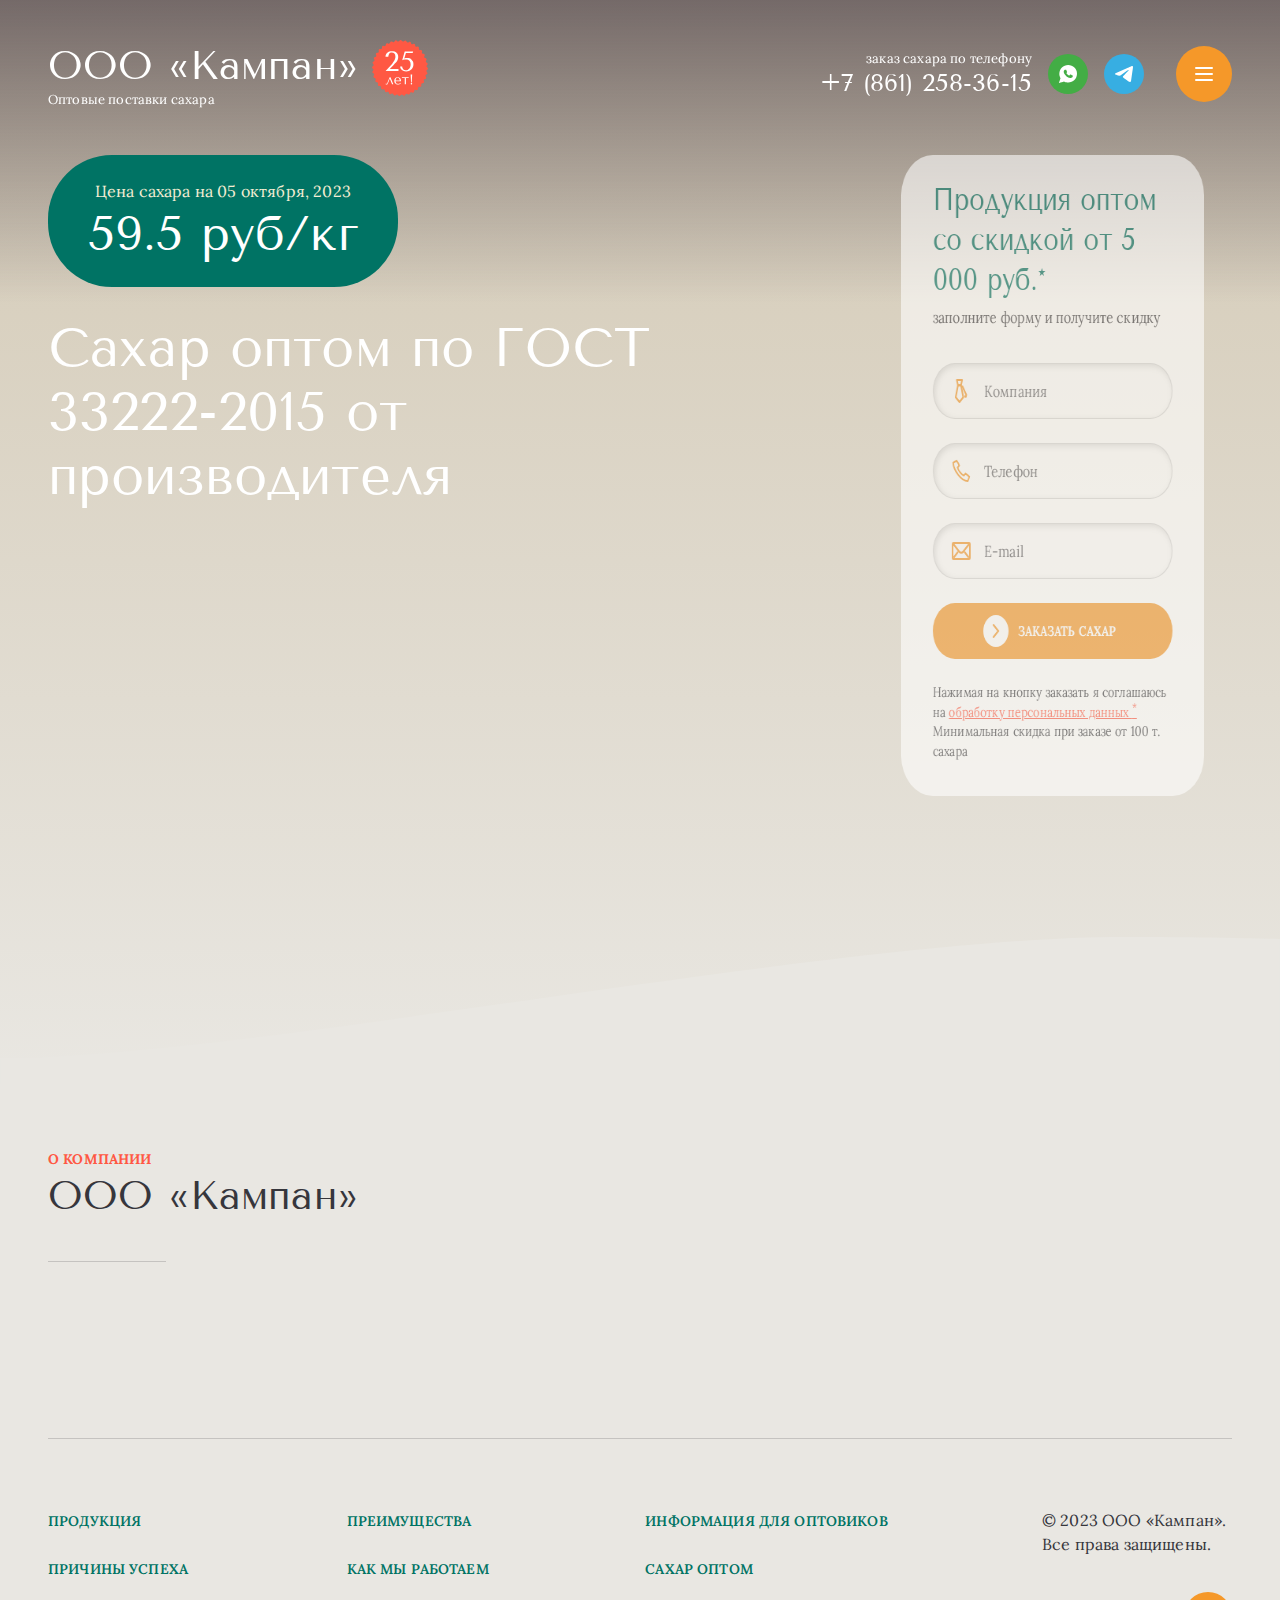
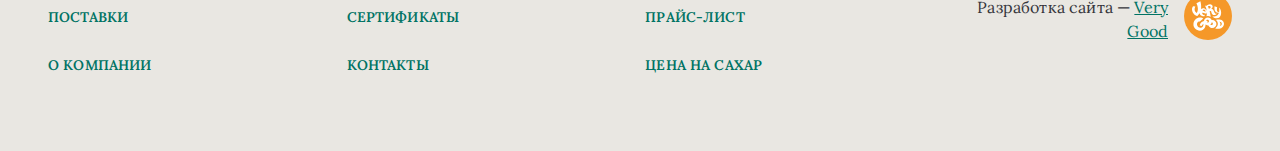
==== commit 5fdd0a37: "+" ====
--- a/home-page.html
+++ b/home-page.html
@@ -198,7 +198,7 @@
     </section>
 
     <!-- 6 причин покупки сахара  -->
-    <section class="section reasons">
+    <!-- <section class="section reasons">
       <div class="wrapper">
         <div class="reasons__grid">
           <div class="reasons__grid-item">
@@ -208,7 +208,7 @@
             <ul class="benefits-list">
               <li class="benefits-list__item">
                 <h3 class="benefits-list__name">
-                  <!-- анимированная иконка  -->
+
                   <span class="custom-icon">
                     <svg width="64" height="64" viewBox="0 0 64 64" fill="none" xmlns="http://www.w3.org/2000/svg">
                       <path class="animate-spin"
@@ -235,7 +235,7 @@
 
               <li class="benefits-list__item">
                 <h3 class="benefits-list__name">
-                  <!-- анимированная иконка  -->
+
                   <span class="custom-icon">
                     <svg width="64" height="64" viewBox="0 0 64 64" fill="none" xmlns="http://www.w3.org/2000/svg">
                       <path class="animate-spin"
@@ -272,7 +272,7 @@
 
               <li class="benefits-list__item">
                 <h3 class="benefits-list__name">
-                  <!-- анимированная иконка  -->
+
                   <span class="custom-icon">
                     <svg width="64" height="64" viewBox="0 0 64 64" fill="none" xmlns="http://www.w3.org/2000/svg">
                       <path class="animate-spin"
@@ -317,7 +317,7 @@
 
               <li class="benefits-list__item">
                 <h3 class="benefits-list__name">
-                  <!-- анимированная иконка  -->
+
                   <span class="custom-icon">
                     <svg width="64" height="64" viewBox="0 0 64 64" fill="none" xmlns="http://www.w3.org/2000/svg">
                       <path class="animate-spin"
@@ -363,7 +363,7 @@
 
               <li class="benefits-list__item">
                 <h3 class="benefits-list__name">
-                  <!-- анимированная иконка  -->
+
                   <span class="custom-icon">
                     <svg width="64" height="64" viewBox="0 0 64 64" fill="none" xmlns="http://www.w3.org/2000/svg">
                       <path class="animate-spin"
@@ -396,7 +396,7 @@
 
               <li class="benefits-list__item">
                 <h3 class="benefits-list__name">
-                  <!-- анимированная иконка  -->
+
                   <span class="custom-icon">
                     <svg width="64" height="64" viewBox="0 0 64 64" fill="none" xmlns="http://www.w3.org/2000/svg">
                       <path class="animate-spin"
@@ -601,7 +601,7 @@
 
 
       </div>
-    </section>
+    </section> -->
     <!-- о компании  -->
     <section class="section about-us">
       <div class="wrapper">
@@ -611,6 +611,74 @@
       </div>
     </section>
   </main>
+  <footer class="footer">
+    <div class="wrapper">
+      <div class="footer__inner">
+        <div class="footer__grid">
+          <div class="footer__grid-item">
+            <ul class="footer-menu">
+              <li class="footer-menu__item">
+                <a href="#" class="footer-menu__link">Продукция</a>
+              </li>
+              <li class="footer-menu__item">
+                <a href="#" class="footer-menu__link">Преимущества</a>
+              </li>
+              <li class="footer-menu__item">
+                <a href="#" class="footer-menu__link">Информация для оптовиков</a>
+              </li>
+              <li class="footer-menu__item">
+                <a href="#" class="footer-menu__link">Причины успеха</a>
+              </li>
+              <li class="footer-menu__item">
+                <a href="#" class="footer-menu__link">Как мы работаем</a>
+              </li>
+              <li class="footer-menu__item">
+                <a href="#" class="footer-menu__link">Сахар оптом</a>
+              </li>
+              <li class="footer-menu__item">
+                <a href="#" class="footer-menu__link">Поставки</a>
+              </li>
+              <li class="footer-menu__item">
+                <a href="#" class="footer-menu__link">Сертификаты</a>
+              </li>
+              <li class="footer-menu__item">
+                <a href="#" class="footer-menu__link">Прайс-лист</a>
+              </li>
+              <li class="footer-menu__item">
+                <a href="#" class="footer-menu__link">О компании</a>
+              </li>
+              <li class="footer-menu__item">
+                <a href="#" class="footer-menu__link">Контакты</a>
+              </li>
+              <li class="footer-menu__item">
+                <a href="#" class="footer-menu__link">Цена на сахар</a>
+              </li>
+            </ul>
+          </div>
+          <div class="footer__grid-item">
+            <p class="footer__copyright">© 2023 ООО «Кампан». Все права защищены.</p>
+
+            <div class="site-developers">
+              <div class="site-developers__grid">
+                <p class="site-developers__text">Разработка сайта — <a href="https://very-good.ru/" target="_blank">Very
+                    Good</a></p>
+                <div class="site-developers__logo">
+                  <svg width="48" height="48" viewBox="0 0 48 48" fill="none" xmlns="http://www.w3.org/2000/svg">
+                    <circle cx="24" cy="24" r="24" fill="#F59829" />
+                    <path
+                      d="M12.9893 24.085C12.9893 24.085 13.8686 23.993 15.5353 21.3277C15.5353 21.3277 15.5733 21.281 15.6353 21.191C16.4626 24.8363 20.4419 24.245 20.4419 24.245L20.8239 22.8323C18.1506 23.3837 18.1153 20.385 18.1153 20.385L22.2119 21.729C22.5753 21.349 22.8066 20.8777 22.9046 20.371C22.9433 21.585 22.8279 22.8937 22.4553 24.2443C22.4553 24.2443 24.9319 23.349 26.6446 24.9117C26.6446 24.9117 26.4813 22.197 25.6253 19.391C26.1159 19.1043 27.1659 18.6823 27.3513 20.1783C27.5939 22.143 30.3713 24.865 32.9753 21.4877C32.9753 21.4877 31.3439 22.3837 30.4413 20.5223C29.5966 18.7817 29.2686 16.499 26.9859 17.1697C28.2926 16.1857 29.5146 14.593 27.9753 13.1123C25.9233 11.1377 22.7233 13.495 22.1606 13.9383C21.7919 13.7103 21.3939 13.5337 20.9626 13.4223C20.9626 13.4223 22.2826 15.573 22.7513 18.6797C22.4506 17.8763 21.8233 17.1337 20.8586 16.6617C19.7093 16.1003 18.1826 16.2017 17.0526 16.9537C17.2919 15.0743 17.2359 12.5563 16.4153 9.33301L12.4339 11.309C12.4339 11.309 15.5353 17.191 12.7119 21.0977C12.7119 21.0977 9.10127 18.9377 11.3693 14.5717L9.05527 14.1583C9.05527 14.1583 7.86193 15.4943 8.01327 17.5937C8.18927 20.0197 9.89327 23.303 12.9893 24.085ZM26.4146 14.4143C27.3173 15.5143 25.9659 16.501 24.7939 16.7143C24.7939 16.7143 24.5786 15.415 23.7979 14.5697C23.7986 14.5697 25.5126 13.3137 26.4146 14.4143ZM20.4726 17.661C21.2226 17.9143 21.6326 18.7523 21.4879 19.631L18.4919 18.549C18.9273 17.8037 19.7419 17.4143 20.4726 17.661ZM34.8386 20.7297H34.8893C34.4453 22.2457 33.6519 23.111 32.6626 23.7397C30.8573 24.889 28.4966 24.245 28.4966 24.245C29.0293 25.7163 34.8386 28.4737 36.6439 23.6017C38.4493 18.731 35.1859 15.399 35.1859 15.399C35.3539 17.415 35.2873 18.941 35.0399 20.1223C34.5639 20.191 32.0373 20.3323 33.1719 15.3063L30.5799 14.3423C30.5799 14.3423 29.2839 21.2357 34.8386 20.7297ZM36.7133 27.8297C33.6353 27.0937 31.6679 28.037 31.6679 28.037C31.6679 28.037 33.5193 28.6117 33.8439 31.5763C34.1686 34.541 30.9046 36.5857 30.9046 36.5857C30.9046 36.5857 34.5153 37.2517 37.2233 36.1257C39.9306 34.999 39.9999 32.2417 39.9999 31.851C39.9999 31.4603 39.7919 28.5657 36.7133 27.8297ZM35.9346 34.0823C35.8799 34.0837 35.8259 34.0823 35.7719 34.0797C36.2433 33.5977 36.5319 32.839 36.4953 31.9943C36.4513 30.967 35.9373 30.1037 35.2386 29.7337C35.3986 29.6777 35.5666 29.6417 35.7426 29.6357C36.8279 29.589 37.7513 30.547 37.8039 31.775C37.8573 33.003 37.0199 34.0363 35.9346 34.0823ZM32.4199 31.9303C32.4199 29.7043 30.5779 27.8983 28.3059 27.8983C28.0813 27.8983 27.8606 27.9177 27.6453 27.9517C27.0499 26.505 25.6199 25.4863 23.9493 25.4863C21.9179 25.4863 20.2413 26.9937 19.9906 28.9437C18.2286 29.2637 16.3233 30.3757 15.6866 33.5177L17.8039 33.9997C17.8039 33.9997 18.2266 32.8297 19.3593 31.7777L19.4013 31.8983C19.4013 31.8983 19.6793 35.3443 16.8666 35.7577C14.0546 36.1717 12.3533 33.1043 13.2213 31.071C14.0893 29.0377 15.8599 29.577 15.8599 29.577L19.2853 26.3823L18.0006 25.8537C14.3779 24.5903 9.7146 26.9343 9.4366 32.0703C9.1586 37.2057 14.9566 40.3417 18.9839 37.723C21.1653 36.3037 21.5946 34.2177 21.5299 32.603C22.2013 33.1123 23.0393 33.415 23.9486 33.415C24.1246 33.415 24.2973 33.4017 24.4673 33.3797C25.0619 34.8897 26.5559 35.9597 28.3059 35.9597C30.5779 35.959 32.4199 34.1543 32.4199 31.9303ZM24.8333 29.7683C24.7939 29.8297 24.7566 29.8917 24.7199 29.9543C24.4579 30.3163 24.0319 30.553 23.5499 30.553C23.1979 30.553 22.8759 30.4277 22.6259 30.219C22.9133 30.1757 23.2139 30.1457 23.5326 30.139L23.4286 29.105C23.4286 29.105 22.9079 28.9503 22.1333 28.8703C22.2526 28.201 22.8413 27.6917 23.5506 27.6917C24.3459 27.6917 24.9919 28.331 24.9919 29.1217C24.9906 29.355 24.9333 29.575 24.8333 29.7683ZM27.4206 33.1037C26.9913 33.1037 26.6066 32.9177 26.3399 32.625C27.1013 32.059 27.6513 31.229 27.8546 30.2743C28.4479 30.4563 28.8786 31.0077 28.8786 31.6557C28.8786 32.455 28.2259 33.1037 27.4206 33.1037Z"
+                      fill="white" />
+                  </svg>
+                </div>
+              </div>
+            </div>
+          </div>
+
+        </div>
+      </div>
+
+    </div>
+  </footer>
   <!-- скрипт яндекс карт ВАЖНО проставить тут персональный ключ пользователя -->
   <script src="https://api-maps.yandex.ru/2.1/?apikey=1dba075a-a65a-4b22-84a2-ebb26f26fe43&lang=ru_RU"
     type="text/javascript"></script>
--- a/css/style.min.css
+++ b/css/style.min.css
@@ -1 +1 @@
-:root{--Lora: "Lora", serif;--TenorSans: "Tenor Sans", sans-serif;--White: #ffffff;--Dark: #36363c;--Dark-mod: rgba(54, 54, 60, 0.2);--Dark-mod2: rgba(54, 54, 60, 0.8);--LightGreen: #f3edd3;--Orange: #f59829;--Red: #ff5843;--DarkGreen: #007364;--Bg: #e9e7e2}@font-face{font-family:"Lora";src:url(../fonts/Lora-Regular.woff2) format("woff2");font-weight:400;font-style:normal;font-display:swap}@font-face{font-family:"Lora";src:url(../fonts/Lora-SemiBold.woff2) format("woff2");font-weight:600;font-style:normal;font-display:swap}@font-face{font-family:"Lora";src:url(../fonts/Lora-Bold.woff2) format("woff2");font-weight:700;font-style:normal;font-display:swap}@font-face{font-family:"Tenor Sans";src:url(../fonts/TenorSans.woff2) format("woff2");font-weight:400;font-style:normal;font-display:swap}html{box-sizing:border-box;scroll-behavior:smooth}html *,html *::before,html *::after{box-sizing:border-box}body{margin:0;min-width:375px;font-size:16px;font-family:var(--Lora);position:relative;overflow-x:hidden;background-color:var(--Bg, #e9e7e2);color:var(--Dark, #36363c);font-style:normal;font-weight:400;line-height:1.5;letter-spacing:.16px}@media(max-width: 767px){body{font-size:14px}}img{height:auto;max-width:100%}input,textarea,a,button{font-family:inherit;font-size:inherit;line-height:inherit;letter-spacing:inherit}a{text-decoration:none;color:inherit;font-family:inherit;font-style:inherit}input::-webkit-outer-spin-button,input::-webkit-inner-spin-button{-webkit-appearance:none}input[type=number]{-moz-appearance:textfield}h1,h2,h3,h4,h5,h6{font-family:var(--TenorSans);color:var(--Dark, #36363c);line-height:1.2;font-style:normal;font-weight:400}a:not([class]){color:var(--Red, #ff5843);text-decoration-line:underline;transition:color .3s}a:not([class]):hover,a:not([class]):focus,a:not([class]):active{color:var(--Orange, #f59829);text-decoration-line:none}input,textarea{font-family:var(--Lora);font-size:inherit;line-height:inherit;letter-spacing:inherit;max-width:100%;width:100%;outline:none;padding:14px 24px;border-radius:32px;border:1px solid rgba(54,54,60,.2);background:var(--White, #fff);box-shadow:2px 2px 6px 0px rgba(0,0,0,.15) inset;position:relative;height:56px}input::placeholder,textarea::placeholder{font-family:var(--Lora);font-size:16px;line-height:inherit;letter-spacing:inherit;color:var(--Dark-mod2)}@media(max-width: 767px){input,textarea{height:45px}}textarea{resize:none}:where(ul,ol):where([class]){padding-left:0}body,:where(blockquote,figure):where([class]){margin:0}:where(h1,h2,h3,h4,h5,h6,p,ul,ol,dl):where([class]){margin-block:0}:where(dd[class]){margin-left:0}:where(fieldset[class]){margin-left:0;padding:0;border:none}:where(ul[class]){list-style:none}p{--paragraphMarginBottom: 24px;margin-block:0}p:where(:not([class]):not(:last-child)){margin-bottom:var(--paragraphMarginBottom)}img{display:block;max-width:100%}input,textarea,select,button{font:inherit}html{height:100%;scroll-behavior:smooth}body{min-height:100%;line-height:1.5}svg *{transition-property:fill,stroke}@media(prefers-reduced-motion: reduce){*{animation-duration:.01ms !important;animation-iteration-count:1 !important;transition-duration:.01ms !important;scroll-behavior:auto !important}}.to-right{margin-right:0;margin-left:auto}.list-reset{margin:0;padding:0;list-style:none}.visually-hidden:not(:focus),input[type=checkbox].visually-hidden,input[type=radio].visually-hidden{position:absolute;overflow:hidden;clip:rect(0 0 0 0);width:1px;height:1px;margin:-1px;padding:0;white-space:nowrap;border:0;-webkit-clip-path:inset(100%);clip-path:inset(100%)}.button{text-decoration:none;cursor:pointer;position:relative;outline:0;z-index:2;display:flex;align-items:center;max-width:max-content;border:none;background-color:rgba(0,0,0,0);padding:10px 24px;font-family:var(--Lora);font-style:normal;line-height:1;color:var(--White, #fff);text-align:center;font-size:14px;font-weight:700;letter-spacing:.14px;text-transform:uppercase;height:56px}.button span{position:relative;z-index:2}.button svg path{transition:stroke .3s}.button::before{content:"";position:absolute;left:0;top:0;bottom:0;right:0;transition:all .3s ease-in-out;pointer-events:none;z-index:0;border-radius:32px;background-color:var(--Orange, #f59829)}.button__icon{background-color:var(--White);display:flex;align-items:center;justify-content:center;width:32px;height:32px;border-radius:50%;margin-right:12px;pointer-events:none;margin-left:-8px;color:var(--Orange, #f59829);transition:all .3s}.button__icon svg{width:16px}.button:hover::before,.button:active::before,.button:focus::before{background-color:var(--Red, #ff5843);left:-4px;top:-4px;bottom:-4px;right:-4px}.button:hover .button__icon,.button:active .button__icon,.button:focus .button__icon{color:var(--Red, #ff5843)}.button--full{max-width:100%;width:100%;justify-content:center}.button--green::before{background-color:var(--DarkGreen, #007364)}.button--green .button__icon{color:var(--DarkGreen, #007364)}.button--green:hover::before,.button--green:active::before,.button--green:focus::before{background-color:var(--Red, #ff5843)}.button--green:hover .button__icon,.button--green:active .button__icon,.button--green:focus .button__icon{color:var(--Red, #ff5843)}.button--red::before{background-color:var(--Red, #ff5843)}.button--red .button__icon{color:var(--Red, #ff5843)}.button--red:hover::before,.button--red:active::before,.button--red:focus::before{background-color:var(--Orange, #f59829)}.button--red:hover .button__icon,.button--red:active .button__icon,.button--red:focus .button__icon{color:var(--Orange, #f59829)}@media(max-width: 767px){.button{height:45px}}.radial-fill{background-color:var(--Orange, #f59829);border-radius:32px;position:relative;overflow:hidden}.radial-fill::before{display:none}.radial-fill span{pointer-events:none;position:relative;z-index:10}.radial-fill .decorate{position:absolute;pointer-events:none;z-index:4;width:0;height:0;border-radius:50%;background:var(--Red, #ff5843);-webkit-transform:translate(-50%, -50%);transform:translate(-50%, -50%);transition:width .6s,height .6s,color .3s,background-color .4s}.radial-fill:hover .decorate,.radial-fill:active .decorate,.radial-fill:focus .decorate{width:100px;height:100px}.button-menu{position:relative;display:flex;align-items:center;justify-content:center;cursor:pointer;color:var(--White);width:56px;height:56px;border:none;padding:0;max-width:initial;max-height:initial;min-height:initial;background-color:rgba(0,0,0,0);flex-shrink:0;outline:0;border-radius:50%}.button-menu::before{content:"";position:absolute;left:0;top:0;bottom:0;right:0;transition:all .3s ease-in-out;pointer-events:none;background-color:var(--Orange, #f59829);z-index:0;border-radius:32px}.button-menu span,.button-menu span::after,.button-menu span::before{position:absolute;width:18px;height:2px;background-color:var(--White);z-index:2;border-radius:2px;transition:width .3s}.button-menu span::after,.button-menu span::before{content:"";display:block;transition:.3s}.button-menu span::before{transform:translateY(-6px)}.button-menu span::after{transform:translateY(6px)}.button-menu.isActive span{height:0}.button-menu.isActive span:before{transform:rotate(-45deg)}.button-menu.isActive span:after{transform:rotate(45deg)}.button-menu:hover span,.button-menu:hover span::after,.button-menu:hover span::before{width:24px}.button-menu:hover::before{left:-4px;top:-4px;bottom:-4px;right:-4px}@media(max-width: 767px){.button-menu{width:55px;height:55px}}.button-close{border:none;outline:0;width:48px;height:48px;border-radius:50%;background-color:rgba(0,0,0,0);cursor:pointer;display:flex;align-items:center;justify-content:center;position:relative}.button-close::before{content:"";position:absolute;left:-8px;top:-8px;bottom:-8px;right:-8px;transition:all .3s ease-in-out;pointer-events:none;background-color:var(--Orange, #f59829);z-index:0;border-radius:50%;border:8px solid var(--White)}.button-close__icon{flex-shrink:0;width:16px;height:16px;pointer-events:none;position:absolute;z-index:2;color:var(--White)}.button-close:hover::before{background-color:var(--Red, #ff5843);left:-12px;top:-12px;bottom:-12px;right:-12px}@media(max-width: 767px){.button-close{width:40px;height:40px}.button-close::before{left:-5px;top:-5px;bottom:-5px;right:-5px}.button-close:hover::before{background-color:var(--Red, #ff5843);left:-9px;top:-9px;bottom:-9px;right:-9px}}.title{display:block;margin:0;padding-bottom:42px;position:relative;margin-bottom:21px;color:var(--Dark, #36363c);font-size:40px;font-style:normal;font-weight:400;line-height:1.2}.title::after{content:"";display:block;width:10%;height:1px;position:absolute;left:0;bottom:0;background-color:var(--Dark-mod)}.title--white{color:var(--White)}.title--two{font-size:48px}.title--mod{max-width:max-content;padding-right:64px}@media(max-width: 1023px){.title{font-size:64px}}@media(max-width: 767px){.title{font-size:35px;padding-bottom:21px;padding-right:0}}.subtitle{display:block;margin:0;line-height:1.5;color:var(--Dark, #36363c);font-family:var(--Lora);font-size:16px;font-style:normal;font-weight:400;letter-spacing:.16px;margin-bottom:34px}.wrapper{max-width:1504px;width:100%;padding-inline:48px;margin-inline:auto}@media(max-width: 1600px){.wrapper{padding-inline:32px}}@media(max-width: 1399px){.wrapper{padding-inline:48px}}@media(max-width: 1023px){.wrapper{padding-inline:40px}}@media(max-width: 767px){.wrapper{padding-inline:20px}}.section{padding-top:155px;padding-bottom:155px;position:relative}.section:has(.decorate-wave-bottom){padding-bottom:288px}.section:has(.decorate-wave-bottom)+.section{padding-top:64px}.section:has(.decorate-wave-top){padding-top:288px}.swiper{width:100%;height:100%}.swiper-pagination{transition:initial;transform:initial;position:initial}.swiper-button-next:after,.swiper-button-prev:after{display:none}.swiper-button-next,.swiper-button-prev{margin:0;left:initial;right:initial}.decorate-wave-bottom{position:absolute;width:100vw;left:0;right:0;bottom:-1px;background-repeat:no-repeat;background-size:cover;background-position:top left;background-image:url("../img/wave/bottom.svg");height:0;padding-bottom:11.6145833333vw}@media(max-width: 1200px){.decorate-wave-bottom{padding-bottom:11.25vw}}@media(max-width: 1023px){.decorate-wave-bottom{padding-bottom:10.752688172vw}}@media(max-width: 767px){.decorate-wave-bottom{padding-bottom:10.4302477184vw}}.decorate-wave-top{position:absolute;width:100vw;top:-1px;left:0;right:0;background-repeat:no-repeat;background-size:cover;background-position:bottom right;background-image:url("../img/wave/top.svg");height:0;padding-bottom:11.6145833333vw}@media(max-width: 1200px){.decorate-wave-top{padding-bottom:11.25vw}}@media(max-width: 1023px){.decorate-wave-top{padding-bottom:10.752688172vw}}@media(max-width: 767px){.decorate-wave-top{padding-bottom:10.4302477184vw}}.benefits-list{display:grid;gap:13px 42px;grid-template-columns:repeat(2, 1fr)}.benefits-list__name{display:grid;gap:24px;grid-template-columns:64px 1fr;align-items:center;color:var(--Dark, #36363c);font-family:var(--TenorSans);font-size:20px;font-style:normal;font-weight:400;line-height:1.4;margin-bottom:14px}.benefits-list__text{color:var(--Dark-mod2);font-family:var(--Lora);font-size:16px;font-weight:400;margin:0}.benefits-list__text+.benefits-list__text{margin-top:1rem}.custom-icon{color:var(--White)}.custom-icon path:not([class]){fill:#f59829}.label{display:block;margin:0;color:var(--Red, #ff5843);font-family:var(--Lora);font-size:14px;font-style:normal;font-weight:700;line-height:1.7;letter-spacing:.14px;text-transform:uppercase}.form__grid{display:grid;gap:24px 32px;grid-template-columns:repeat(2, 1fr)}.form__grid--mod{grid-template-columns:repeat(1, 1fr)}.form__text{margin:0;color:var(--Dark, #36363c);font-size:14px;font-style:normal;font-weight:400;line-height:1.4;letter-spacing:.14px}.form__text a{color:var(--Red, #ff5843)}.form__item.icon{position:relative}.form__item.icon::before{content:"";display:block;width:24px;height:24px;background-size:contain;background-repeat:no-repeat;position:absolute;z-index:2;pointer-events:none;top:16px;left:24px}.form__item.icon input,.form__item.icon textarea{padding-left:64px}.form__item.icon.--phone:before{background-image:url("data:image/svg+xml;charset=UTF-8,%3csvg viewBox='0 0 26 26' fill='none' xmlns='http://www.w3.org/2000/svg'%3e%3cpath d='M8.90204 17.098C14.5102 22.7061 19.8664 23.8922 21.8429 24C23.1065 22.149 23.6402 20.6208 24 19.2551C22.6338 17.9248 20.6458 16.5679 18.8235 15.8041L16.6663 17.9607C15.9296 17.7634 13.9073 16.9272 11.4903 14.5097C9.07282 12.0922 8.23662 10.0704 8.03929 9.33368L10.1959 7.17653C9.43209 5.35418 8.07521 3.36625 6.74489 2C5.37864 2.35926 3.85099 2.89348 2 4.15715C2.10778 6.13415 3.29439 11.4898 8.90204 17.098Z' stroke='%23F59829' stroke-width='2' stroke-miterlimit='10'/%3e%3c/svg%3e ")}.form__item.icon.--volume:before{background-image:url("data:image/svg+xml;charset=UTF-8,%3csvg viewBox='0 0 24 24' fill='none' xmlns='http://www.w3.org/2000/svg'%3e%3cpath d='M20 23H12H4V11C4 9.896 4.896 9 6 9H8C8.553 9 9 8.552 9 8V6C9 5.448 8.553 5 8 5H6C5.447 5 5 4.552 5 4V2C5 1.448 5.447 1 6 1H18C18.553 1 19 1.448 19 2V4C19 4.552 18.553 5 18 5H16C15.447 5 15 5.448 15 6V7.97501C15 8.52101 15.427 9.003 15.974 9H18C19.104 9 20 9.896 20 11V23Z' stroke='%23F59829' stroke-width='2' stroke-miterlimit='10'/%3e%3c/svg%3e ")}.form__item.icon.--mail:before{background-image:url("data:image/svg+xml;charset=UTF-8,%3csvg viewBox='0 0 24 24' fill='none' xmlns='http://www.w3.org/2000/svg'%3e%3cpath d='M23 18.9677C23 19.5375 22.552 20 22 20H2C1.448 20 1 19.5375 1 18.9677V5.03226C1 4.46245 1.448 4 2 4H22C22.552 4 23 4.46245 23 5.03226V18.9677Z' stroke='%23F59829' stroke-width='2' stroke-miterlimit='10'/%3e%3cpath d='M22 5L14.4745 12.8C13.108 14.2106 10.8915 14.2106 9.525 12.8L2 5' stroke='%23F59829' stroke-width='2' stroke-miterlimit='10' stroke-linecap='round'/%3e%3cpath d='M3 17.9355L7.5 13.2903' stroke='%23F59829' stroke-width='2' stroke-miterlimit='10' stroke-linecap='round'/%3e%3cpath d='M21 17.9355L16.5 13.2903' stroke='%23F59829' stroke-width='2' stroke-miterlimit='10' stroke-linecap='round'/%3e%3c/svg%3e ")}.form__item.icon.--company::before{background-image:url("data:image/svg+xml;charset=UTF-8,%3csvg viewBox='0 0 24 24' fill='none' xmlns='http://www.w3.org/2000/svg'%3e%3cpath d='M9.78261 1H13.1304L11.6957 6.26087H9.78261H7.86957L6.43478 1H9.78261Z' stroke='%23F59829' stroke-width='2' stroke-miterlimit='10' stroke-linejoin='round'/%3e%3cpath d='M11.6957 6.26086H9.78261H7.86957L5 18.2174L9.78261 23L14.5652 18.2174L11.6957 6.26086Z' stroke='%23F59829' stroke-width='2' stroke-miterlimit='10' stroke-linejoin='round'/%3e%3cpath d='M16 17.2609L17.913 17.7391L18.3913 15.8261L13.1304 6.73914' stroke='%23F59829' stroke-width='2' stroke-miterlimit='10' stroke-linejoin='round'/%3e%3c/svg%3e ")}.form__item.icon.--city::before{background-image:url("data:image/svg+xml;charset=UTF-8,%3csvg viewBox='0 0 24 25' fill='none' xmlns='http://www.w3.org/2000/svg'%3e%3cpath d='M12 1C16.4183 1 20 4.46099 20 8.72993C20.0023 10.5761 19.7188 11.8558 18.6331 13.5356C17.5474 15.2142 12 23 12 23C12 23 6.45259 15.2142 5.36688 13.5356C4.28117 11.8558 3.9966 10.5761 4.00003 8.72993C4.00003 4.46099 7.58173 1 12 1Z' stroke='%23F59829' stroke-width='2' stroke-miterlimit='10'/%3e%3ccircle cx='12' cy='9' r='3' stroke='%23F59829' stroke-width='2'/%3e%3c/svg%3e ")}.form__item.icon.--user::before{background-image:url("data:image/svg+xml;charset=UTF-8,%3csvg viewBox='0 0 24 24' fill='none' xmlns='http://www.w3.org/2000/svg'%3e%3cpath d='M9 15V17C9 17.8 8.25799 18.417 7.45999 18.625L4.48401 19.398C3.15501 19.743 2.024 21.028 2 22.001V24.001' stroke='%23F59829' stroke-width='2' stroke-miterlimit='10'/%3e%3cpath d='M15 15V17C15 17.8 15.742 18.417 16.54 18.625L19.516 19.398C20.845 19.743 21.976 21.028 22 22.001V24.001' stroke='%23F59829' stroke-width='2' stroke-miterlimit='10'/%3e%3cpath d='M13 1C15.436 1 17 2.515 17 5V7L18 8V10L17 11C17 11 17 12.768 17 13C17 15.083 13 16 12 16C11 16 7 15.083 7 13C7 12.768 7 11 7 11L6 10V8L7 7V5C7 2.515 8.564 1 11 1H13Z' stroke='%23F59829' stroke-width='2' stroke-miterlimit='10'/%3e%3c/svg%3e ")}@media(max-width: 1023px){.form__grid--mod{grid-template-columns:repeat(2, 1fr)}.form__grid--mod .form__item--mod{grid-column:span 2}}@media(max-width: 767px){.form__group{grid-template-columns:1fr;gap:24px}.form__grid--mod{grid-template-columns:repeat(1, 1fr)}.form__grid--mod .form__item--mod{grid-column:initial}}.feedback{background-color:var(--White);border-radius:40px;padding:25px 40px 35px}.feedback__title{display:block;margin:0;margin-bottom:5px;color:var(--DarkGreen, #007364);font-family:var(--TenorSans);font-size:32px;font-style:normal;font-weight:400;line-height:1.25}.feedback__text{margin:0;margin-bottom:34px}@media(max-width: 1200px){.feedback{padding:24px 32px 31px}.feedback__title{font-size:24px;margin-bottom:14px}.feedback__text{margin-bottom:26px}}@media(max-width: 767px){.feedback{padding:18px 25px 25px}.feedback__title{font-size:20px;margin-bottom:7px}.feedback__text{margin-bottom:25px}}.social-list{margin:0;padding:0;list-style:none;display:grid;gap:16px;grid-template-columns:repeat(2, auto);max-width:max-content}.social-list__link{width:40px;height:40px;display:flex;align-items:center;justify-content:center;position:relative;color:var(--White)}.social-list__link::before{content:"";position:absolute;left:0;top:0;bottom:0;right:0;transition:all .3s ease-in-out;pointer-events:none;background-color:var(--Orange, #f59829);z-index:0;border-radius:50%}.social-list__link svg{width:18px;position:relative}.social-list__link.whatsapp::before{background-color:#43ad45}.social-list__link.telegram::before{background-color:#37aee2}.social-list__link:hover::before{left:-4px;top:-4px;bottom:-4px;right:-4px}.logotype{display:grid;gap:13px;grid-template-columns:1fr 56px;max-width:max-content}.logotype__name{margin:0;color:var(--White);font-family:var(--TenorSans);font-size:40px;font-style:normal;font-weight:400;line-height:1.3;transition:all .3s}.logotype__name small{display:block;font-family:var(--Lora);font-size:13px;font-style:normal;font-weight:400}.logotype__icon{max-width:56px;display:block;color:var(--Red)}.logotype .custom{fill:var(--White)}@media(max-width: 1023px){.logotype{gap:8px}.logotype__name{font-size:30px}}@media(max-width: 767px){.logotype .header{padding-top:10px;padding-bottom:10px}.logotype__name{font-size:24px}}.navigation{position:absolute;top:0;left:0;z-index:100;background-color:var(--DarkGreen);color:var(--White);width:100vw;height:100vh;display:flex;transition:all .3s}.navigation__list{list-style:none;padding:0;margin:0;display:grid;gap:32px;grid-template-columns:repeat(2, 1fr)}.navigation__link{display:flex;align-items:center;position:relative}.navigation__link::before{content:"";position:absolute;left:0;top:0;bottom:0;right:0;transition:all .3s ease-in-out;pointer-events:none;background-color:rgba(0,0,0,0);z-index:0;border-radius:32px}.navigation__link:hover::before,.navigation__link:hover::before,.navigation__link:focus::before{background-color:var(--Orange, #f59829);left:-4px;top:-4px;bottom:-4px;right:-4px}.navigation__link__icon{background-color:var(--White);display:flex;align-items:center;justify-content:center;width:32px;height:32px;border-radius:50%;margin-right:12px;pointer-events:none;margin-left:-8px}.navigation__link__icon svg{width:16px}.benefits-composition{position:relative}.benefits-composition__bg{position:absolute;top:0;left:-50px;z-index:1}.benefits-composition__image{position:relative;z-index:2;max-width:688px;width:100%;display:block}.benefits-composition__branch{position:absolute;bottom:-450px;left:40px;z-index:3;width:788px}.header{padding-top:40px;padding-bottom:40px;background-color:rgba(0,0,0,0);position:fixed;top:0;max-width:100%;width:100%;z-index:999;transition:all .4s}.header__grid{display:grid;gap:32px;grid-template-columns:auto 1fr}.header__flex{display:grid;align-items:center;gap:16px;grid-template-columns:auto auto auto;max-width:max-content;margin-left:auto}.header__contacts{margin:0;text-align:right;color:var(--White, #fff);font-size:13px;max-width:220px}.header__contacts a{display:block;color:inherit;text-align:right;font-family:var(--TenorSans);font-size:24px;line-height:1.33;text-decoration:none}.header .button-menu{margin-left:16px}@media(max-width: 1200px){.header .button-menu{margin-left:0}}@media(max-width: 1023px){.header{padding-top:48px;padding-bottom:48px}.header__grid{gap:29px;grid-template-columns:auto 1fr}.header__contacts a{font-size:20px}}@media(max-width: 767px){.header{padding-top:20px;padding-bottom:20px}.header__grid{gap:29px}.header__contacts{display:none}.header__social{display:none}.header__flex{display:block}}.hero{position:relative;overflow:hidden;min-height:100vh}.hero::before{content:"";display:block;top:0;left:0;width:100%;height:100%;position:absolute;background:linear-gradient(180deg, rgba(93, 82, 86, 0.8) 0%, rgba(93, 82, 86, 0) 27.96%),linear-gradient(180deg, rgba(188, 169, 131, 0.5) 0%, rgba(188, 169, 131, 0) 100%);z-index:0}.hero__video{position:absolute;top:0;left:0;width:100%;height:100%;z-index:-1}.hero video{display:block;width:100%;height:100%;object-fit:cover}.hero__grid{position:relative;z-index:10;display:grid;grid-template-columns:8fr 4fr;gap:32px}.hero__label{display:block;margin:0;background-color:var(--DarkGreen);border-radius:64px;padding:24px 40px 22px;color:var(--LightGreen, #f3edd3);font-style:normal;font-weight:400;text-align:center;max-width:max-content;margin-bottom:30px}.hero__label span{display:block;color:#fff;font-family:var(--TenorSans);font-size:48px;font-style:normal;font-weight:400;line-height:1.3}.hero__title{margin:0;margin-bottom:24px;display:block;color:var(--White);font-family:var(--TenorSans);font-size:54px;font-style:normal;font-weight:400;line-height:1.18;max-width:808px}.hero__text{margin:0;color:var(--White, #fff);font-size:18px;font-style:normal;font-weight:400;line-height:1.33;margin-bottom:43px;max-width:808px}.hero__buttons{display:grid;max-width:max-content;gap:32px;grid-template-columns:repeat(2, auto)}.hero__wave svg{position:absolute;bottom:-1px;left:0;right:0;color:var(--Bg)}@media(max-width: 1200px){.hero{padding-top:152px;padding-bottom:110px;min-height:768px}.hero__grid{grid-template-columns:7fr 5fr}}@media(max-width: 1023px){.hero{padding-top:160px;padding-bottom:104px;min-height:initial}.hero__grid{grid-template-columns:1fr;gap:48px}.hero__title{font-size:40px;margin-bottom:27px}}@media(max-width: 767px){.hero{padding-top:105px;padding-bottom:155px;min-height:670px}.hero__label{padding:12px 30px 10px;margin-bottom:13px;font-size:14px}.hero__label span{font-size:35px}.hero__title{font-size:35px;margin-bottom:14px}.hero__text{font-size:16px;margin-bottom:23px}.hero__buttons{grid-template-columns:repeat(1, 1fr);gap:15px;max-width:100%}.hero .button{max-width:100%;width:100%;justify-content:center}}.reasons{position:relative}.reasons__grid{display:grid;gap:32px;grid-template-columns:720px 1fr;align-items:flex-start}.reasons .benefits-composition{position:absolute;right:136px}.inner-page{background-color:var(--Orange-Yellow)}.inner-page .header{background:var(--Orange, #fe7f00)}.inner-page .main{padding-top:124px}@media(max-width: 1023px){.inner-page .main{padding-top:80px}}.simple-page{background-color:var(--Orange-Yellow)}.simple-page .header{background-color:rgba(0,0,0,0)}.simple-page .main{padding-top:0}.contacts-page .header{background:#fe7f00}.header-sticky .header{padding-top:12px;padding-bottom:12px;background-color:var(--DarkGreen);color:var(--White)}.header-sticky .logotype__name{font-size:32px}@media(max-width: 1023px){.header-sticky .logotype__name{font-size:30px}}@media(max-width: 767px){.header-sticky .header{padding-top:10px;padding-bottom:10px}.header-sticky .logotype__name{font-size:24px}}.menu-open{overflow:hidden;margin-right:17px}.menu-open .header{background:var(--White)}.menu-open .header__logo{max-width:90px;opacity:1}.menu-open .header__logo svg g,.menu-open .header__logo svg defs path{transition:fill .3s;fill:var(--PinkRed)}.menu-open .mob-nav{opacity:1;visibility:initial;pointer-events:initial}.menu-open .header__wrapper{border-bottom:1px solid var(--Line-mod)}@media(max-width: 1023px){.menu-open .header__logo{max-width:70px}}+:root{--Lora: "Lora", serif;--TenorSans: "Tenor Sans", sans-serif;--White: #ffffff;--Dark: #36363c;--Dark-mod: rgba(54, 54, 60, 0.2);--Dark-mod2: rgba(54, 54, 60, 0.8);--LightGreen: #f3edd3;--Orange: #f59829;--Red: #ff5843;--DarkGreen: #007364;--Bg: #e9e7e2}@font-face{font-family:"Lora";src:url(../fonts/Lora-Regular.woff2) format("woff2");font-weight:400;font-style:normal;font-display:swap}@font-face{font-family:"Lora";src:url(../fonts/Lora-SemiBold.woff2) format("woff2");font-weight:600;font-style:normal;font-display:swap}@font-face{font-family:"Lora";src:url(../fonts/Lora-Bold.woff2) format("woff2");font-weight:700;font-style:normal;font-display:swap}@font-face{font-family:"Tenor Sans";src:url(../fonts/TenorSans.woff2) format("woff2");font-weight:400;font-style:normal;font-display:swap}html{box-sizing:border-box;scroll-behavior:smooth}html *,html *::before,html *::after{box-sizing:border-box}body{margin:0;min-width:375px;font-size:16px;font-family:var(--Lora);position:relative;overflow-x:hidden;background-color:var(--Bg, #e9e7e2);color:var(--Dark, #36363c);font-style:normal;font-weight:400;line-height:1.5;letter-spacing:.16px}@media(max-width: 767px){body{font-size:14px}}img{height:auto;max-width:100%}input,textarea,a,button{font-family:inherit;font-size:inherit;line-height:inherit;letter-spacing:inherit}a{text-decoration:none;color:inherit;font-family:inherit;font-style:inherit}input::-webkit-outer-spin-button,input::-webkit-inner-spin-button{-webkit-appearance:none}input[type=number]{-moz-appearance:textfield}h1,h2,h3,h4,h5,h6{font-family:var(--TenorSans);color:var(--Dark, #36363c);line-height:1.2;font-style:normal;font-weight:400}a:not([class]){color:var(--Red, #ff5843);text-decoration-line:underline;transition:color .3s}a:not([class]):hover,a:not([class]):focus,a:not([class]):active{color:var(--Orange, #f59829);text-decoration-line:none}input,textarea{font-family:var(--Lora);font-size:inherit;line-height:inherit;letter-spacing:inherit;max-width:100%;width:100%;outline:none;padding:14px 24px;border-radius:32px;border:1px solid rgba(54,54,60,.2);background:var(--White, #fff);box-shadow:2px 2px 6px 0px rgba(0,0,0,.15) inset;position:relative;height:56px}input::placeholder,textarea::placeholder{font-family:var(--Lora);font-size:16px;line-height:inherit;letter-spacing:inherit;color:var(--Dark-mod2)}@media(max-width: 767px){input,textarea{height:45px}}textarea{resize:none}:where(ul,ol):where([class]){padding-left:0}body,:where(blockquote,figure):where([class]){margin:0}:where(h1,h2,h3,h4,h5,h6,p,ul,ol,dl):where([class]){margin-block:0}:where(dd[class]){margin-left:0}:where(fieldset[class]){margin-left:0;padding:0;border:none}:where(ul[class]){list-style:none}p{--paragraphMarginBottom: 24px;margin-block:0}p:where(:not([class]):not(:last-child)){margin-bottom:var(--paragraphMarginBottom)}img{display:block;max-width:100%}input,textarea,select,button{font:inherit}html{height:100%;scroll-behavior:smooth}body{min-height:100%;line-height:1.5}svg *{transition-property:fill,stroke}@media(prefers-reduced-motion: reduce){*{animation-duration:.01ms !important;animation-iteration-count:1 !important;transition-duration:.01ms !important;scroll-behavior:auto !important}}.to-right{margin-right:0;margin-left:auto}.list-reset{margin:0;padding:0;list-style:none}.visually-hidden:not(:focus),input[type=checkbox].visually-hidden,input[type=radio].visually-hidden{position:absolute;overflow:hidden;clip:rect(0 0 0 0);width:1px;height:1px;margin:-1px;padding:0;white-space:nowrap;border:0;-webkit-clip-path:inset(100%);clip-path:inset(100%)}.button{text-decoration:none;cursor:pointer;position:relative;outline:0;z-index:2;display:flex;align-items:center;max-width:max-content;border:none;background-color:rgba(0,0,0,0);padding:10px 24px;font-family:var(--Lora);font-style:normal;line-height:1;color:var(--White, #fff);text-align:center;font-size:14px;font-weight:700;letter-spacing:.14px;text-transform:uppercase;height:56px}.button span{position:relative;z-index:2}.button svg path{transition:stroke .3s}.button::before{content:"";position:absolute;left:0;top:0;bottom:0;right:0;transition:all .3s ease-in-out;pointer-events:none;z-index:0;border-radius:32px;background-color:var(--Orange, #f59829)}.button__icon{background-color:var(--White);display:flex;align-items:center;justify-content:center;width:32px;height:32px;border-radius:50%;margin-right:12px;pointer-events:none;margin-left:-8px;color:var(--Orange, #f59829);transition:all .3s}.button__icon svg{width:16px}.button:hover::before,.button:active::before,.button:focus::before{background-color:var(--Red, #ff5843);left:-4px;top:-4px;bottom:-4px;right:-4px}.button:hover .button__icon,.button:active .button__icon,.button:focus .button__icon{color:var(--Red, #ff5843)}.button--full{max-width:100%;width:100%;justify-content:center}.button--green::before{background-color:var(--DarkGreen, #007364)}.button--green .button__icon{color:var(--DarkGreen, #007364)}.button--green:hover::before,.button--green:active::before,.button--green:focus::before{background-color:var(--Red, #ff5843)}.button--green:hover .button__icon,.button--green:active .button__icon,.button--green:focus .button__icon{color:var(--Red, #ff5843)}.button--red::before{background-color:var(--Red, #ff5843)}.button--red .button__icon{color:var(--Red, #ff5843)}.button--red:hover::before,.button--red:active::before,.button--red:focus::before{background-color:var(--Orange, #f59829)}.button--red:hover .button__icon,.button--red:active .button__icon,.button--red:focus .button__icon{color:var(--Orange, #f59829)}@media(max-width: 767px){.button{height:45px}}.radial-fill{background-color:var(--Orange, #f59829);border-radius:32px;position:relative;overflow:hidden}.radial-fill::before{display:none}.radial-fill span{pointer-events:none;position:relative;z-index:10}.radial-fill .decorate{position:absolute;pointer-events:none;z-index:4;width:0;height:0;border-radius:50%;background:var(--Red, #ff5843);-webkit-transform:translate(-50%, -50%);transform:translate(-50%, -50%);transition:width .6s,height .6s,color .3s,background-color .4s}.radial-fill:hover .decorate,.radial-fill:active .decorate,.radial-fill:focus .decorate{width:100px;height:100px}.button-menu{position:relative;display:flex;align-items:center;justify-content:center;cursor:pointer;color:var(--White);width:56px;height:56px;border:none;padding:0;max-width:initial;max-height:initial;min-height:initial;background-color:rgba(0,0,0,0);flex-shrink:0;outline:0;border-radius:50%}.button-menu::before{content:"";position:absolute;left:0;top:0;bottom:0;right:0;transition:all .3s ease-in-out;pointer-events:none;background-color:var(--Orange, #f59829);z-index:0;border-radius:32px}.button-menu span,.button-menu span::after,.button-menu span::before{position:absolute;width:18px;height:2px;background-color:var(--White);z-index:2;border-radius:2px;transition:width .3s}.button-menu span::after,.button-menu span::before{content:"";display:block;transition:.3s}.button-menu span::before{transform:translateY(-6px)}.button-menu span::after{transform:translateY(6px)}.button-menu.isActive span{height:0}.button-menu.isActive span:before{transform:rotate(-45deg)}.button-menu.isActive span:after{transform:rotate(45deg)}.button-menu:hover span,.button-menu:hover span::after,.button-menu:hover span::before{width:24px}.button-menu:hover::before{left:-4px;top:-4px;bottom:-4px;right:-4px}@media(max-width: 767px){.button-menu{width:55px;height:55px}}.button-close{border:none;outline:0;width:48px;height:48px;border-radius:50%;background-color:rgba(0,0,0,0);cursor:pointer;display:flex;align-items:center;justify-content:center;position:relative}.button-close::before{content:"";position:absolute;left:-8px;top:-8px;bottom:-8px;right:-8px;transition:all .3s ease-in-out;pointer-events:none;background-color:var(--Orange, #f59829);z-index:0;border-radius:50%;border:8px solid var(--White)}.button-close__icon{flex-shrink:0;width:16px;height:16px;pointer-events:none;position:absolute;z-index:2;color:var(--White)}.button-close:hover::before{background-color:var(--Red, #ff5843);left:-12px;top:-12px;bottom:-12px;right:-12px}@media(max-width: 767px){.button-close{width:40px;height:40px}.button-close::before{left:-5px;top:-5px;bottom:-5px;right:-5px}.button-close:hover::before{background-color:var(--Red, #ff5843);left:-9px;top:-9px;bottom:-9px;right:-9px}}.title{display:block;margin:0;padding-bottom:42px;position:relative;margin-bottom:21px;color:var(--Dark, #36363c);font-size:40px;font-style:normal;font-weight:400;line-height:1.2}.title::after{content:"";display:block;width:10%;height:1px;position:absolute;left:0;bottom:0;background-color:var(--Dark-mod)}.title--white{color:var(--White)}.title--two{font-size:48px}.title--mod{max-width:max-content;padding-right:64px}@media(max-width: 1023px){.title{font-size:64px}}@media(max-width: 767px){.title{font-size:35px;padding-bottom:21px;padding-right:0}}.subtitle{display:block;margin:0;line-height:1.5;color:var(--Dark, #36363c);font-family:var(--Lora);font-size:16px;font-style:normal;font-weight:400;letter-spacing:.16px;margin-bottom:34px}.wrapper{max-width:1504px;width:100%;padding-inline:48px;margin-inline:auto}@media(max-width: 1600px){.wrapper{padding-inline:32px}}@media(max-width: 1399px){.wrapper{padding-inline:48px}}@media(max-width: 1023px){.wrapper{padding-inline:40px}}@media(max-width: 767px){.wrapper{padding-inline:20px}}.section{padding-top:155px;padding-bottom:155px;position:relative}.section:has(.decorate-wave-bottom){padding-bottom:288px}.section:has(.decorate-wave-bottom)+.section{padding-top:64px}.section:has(.decorate-wave-top){padding-top:288px}.swiper{width:100%;height:100%}.swiper-pagination{transition:initial;transform:initial;position:initial}.swiper-button-next:after,.swiper-button-prev:after{display:none}.swiper-button-next,.swiper-button-prev{margin:0;left:initial;right:initial}.decorate-wave-bottom{position:absolute;width:100vw;left:0;right:0;bottom:-1px;background-repeat:no-repeat;background-size:cover;background-position:top left;background-image:url("../img/wave/bottom.svg");height:0;padding-bottom:11.6145833333vw}@media(max-width: 1200px){.decorate-wave-bottom{padding-bottom:11.25vw}}@media(max-width: 1023px){.decorate-wave-bottom{padding-bottom:10.752688172vw}}@media(max-width: 767px){.decorate-wave-bottom{padding-bottom:10.4302477184vw}}.decorate-wave-top{position:absolute;width:100vw;top:-1px;left:0;right:0;background-repeat:no-repeat;background-size:cover;background-position:bottom right;background-image:url("../img/wave/top.svg");height:0;padding-bottom:11.6145833333vw}@media(max-width: 1200px){.decorate-wave-top{padding-bottom:11.25vw}}@media(max-width: 1023px){.decorate-wave-top{padding-bottom:10.752688172vw}}@media(max-width: 767px){.decorate-wave-top{padding-bottom:10.4302477184vw}}.benefits-list{display:grid;gap:13px 42px;grid-template-columns:repeat(2, 1fr)}.benefits-list__name{display:grid;gap:24px;grid-template-columns:64px 1fr;align-items:center;color:var(--Dark, #36363c);font-family:var(--TenorSans);font-size:20px;font-style:normal;font-weight:400;line-height:1.4;margin-bottom:14px}.benefits-list__text{color:var(--Dark-mod2);font-family:var(--Lora);font-size:16px;font-weight:400;margin:0}.benefits-list__text+.benefits-list__text{margin-top:1rem}.custom-icon{color:var(--White)}.custom-icon path:not([class]){fill:#f59829}.label{display:block;margin:0;color:var(--Red, #ff5843);font-family:var(--Lora);font-size:14px;font-style:normal;font-weight:700;line-height:1.7;letter-spacing:.14px;text-transform:uppercase}.form__grid{display:grid;gap:24px 32px;grid-template-columns:repeat(2, 1fr)}.form__grid--mod{grid-template-columns:repeat(1, 1fr)}.form__text{margin:0;color:var(--Dark, #36363c);font-size:14px;font-style:normal;font-weight:400;line-height:1.4;letter-spacing:.14px}.form__text a{color:var(--Red, #ff5843)}.form__item.icon{position:relative}.form__item.icon::before{content:"";display:block;width:24px;height:24px;background-size:contain;background-repeat:no-repeat;position:absolute;z-index:2;pointer-events:none;top:16px;left:24px}.form__item.icon input,.form__item.icon textarea{padding-left:64px}.form__item.icon.--phone:before{background-image:url("data:image/svg+xml;charset=UTF-8,%3csvg viewBox='0 0 26 26' fill='none' xmlns='http://www.w3.org/2000/svg'%3e%3cpath d='M8.90204 17.098C14.5102 22.7061 19.8664 23.8922 21.8429 24C23.1065 22.149 23.6402 20.6208 24 19.2551C22.6338 17.9248 20.6458 16.5679 18.8235 15.8041L16.6663 17.9607C15.9296 17.7634 13.9073 16.9272 11.4903 14.5097C9.07282 12.0922 8.23662 10.0704 8.03929 9.33368L10.1959 7.17653C9.43209 5.35418 8.07521 3.36625 6.74489 2C5.37864 2.35926 3.85099 2.89348 2 4.15715C2.10778 6.13415 3.29439 11.4898 8.90204 17.098Z' stroke='%23F59829' stroke-width='2' stroke-miterlimit='10'/%3e%3c/svg%3e ")}.form__item.icon.--volume:before{background-image:url("data:image/svg+xml;charset=UTF-8,%3csvg viewBox='0 0 24 24' fill='none' xmlns='http://www.w3.org/2000/svg'%3e%3cpath d='M20 23H12H4V11C4 9.896 4.896 9 6 9H8C8.553 9 9 8.552 9 8V6C9 5.448 8.553 5 8 5H6C5.447 5 5 4.552 5 4V2C5 1.448 5.447 1 6 1H18C18.553 1 19 1.448 19 2V4C19 4.552 18.553 5 18 5H16C15.447 5 15 5.448 15 6V7.97501C15 8.52101 15.427 9.003 15.974 9H18C19.104 9 20 9.896 20 11V23Z' stroke='%23F59829' stroke-width='2' stroke-miterlimit='10'/%3e%3c/svg%3e ")}.form__item.icon.--mail:before{background-image:url("data:image/svg+xml;charset=UTF-8,%3csvg viewBox='0 0 24 24' fill='none' xmlns='http://www.w3.org/2000/svg'%3e%3cpath d='M23 18.9677C23 19.5375 22.552 20 22 20H2C1.448 20 1 19.5375 1 18.9677V5.03226C1 4.46245 1.448 4 2 4H22C22.552 4 23 4.46245 23 5.03226V18.9677Z' stroke='%23F59829' stroke-width='2' stroke-miterlimit='10'/%3e%3cpath d='M22 5L14.4745 12.8C13.108 14.2106 10.8915 14.2106 9.525 12.8L2 5' stroke='%23F59829' stroke-width='2' stroke-miterlimit='10' stroke-linecap='round'/%3e%3cpath d='M3 17.9355L7.5 13.2903' stroke='%23F59829' stroke-width='2' stroke-miterlimit='10' stroke-linecap='round'/%3e%3cpath d='M21 17.9355L16.5 13.2903' stroke='%23F59829' stroke-width='2' stroke-miterlimit='10' stroke-linecap='round'/%3e%3c/svg%3e ")}.form__item.icon.--company::before{background-image:url("data:image/svg+xml;charset=UTF-8,%3csvg viewBox='0 0 24 24' fill='none' xmlns='http://www.w3.org/2000/svg'%3e%3cpath d='M9.78261 1H13.1304L11.6957 6.26087H9.78261H7.86957L6.43478 1H9.78261Z' stroke='%23F59829' stroke-width='2' stroke-miterlimit='10' stroke-linejoin='round'/%3e%3cpath d='M11.6957 6.26086H9.78261H7.86957L5 18.2174L9.78261 23L14.5652 18.2174L11.6957 6.26086Z' stroke='%23F59829' stroke-width='2' stroke-miterlimit='10' stroke-linejoin='round'/%3e%3cpath d='M16 17.2609L17.913 17.7391L18.3913 15.8261L13.1304 6.73914' stroke='%23F59829' stroke-width='2' stroke-miterlimit='10' stroke-linejoin='round'/%3e%3c/svg%3e ")}.form__item.icon.--city::before{background-image:url("data:image/svg+xml;charset=UTF-8,%3csvg viewBox='0 0 24 25' fill='none' xmlns='http://www.w3.org/2000/svg'%3e%3cpath d='M12 1C16.4183 1 20 4.46099 20 8.72993C20.0023 10.5761 19.7188 11.8558 18.6331 13.5356C17.5474 15.2142 12 23 12 23C12 23 6.45259 15.2142 5.36688 13.5356C4.28117 11.8558 3.9966 10.5761 4.00003 8.72993C4.00003 4.46099 7.58173 1 12 1Z' stroke='%23F59829' stroke-width='2' stroke-miterlimit='10'/%3e%3ccircle cx='12' cy='9' r='3' stroke='%23F59829' stroke-width='2'/%3e%3c/svg%3e ")}.form__item.icon.--user::before{background-image:url("data:image/svg+xml;charset=UTF-8,%3csvg viewBox='0 0 24 24' fill='none' xmlns='http://www.w3.org/2000/svg'%3e%3cpath d='M9 15V17C9 17.8 8.25799 18.417 7.45999 18.625L4.48401 19.398C3.15501 19.743 2.024 21.028 2 22.001V24.001' stroke='%23F59829' stroke-width='2' stroke-miterlimit='10'/%3e%3cpath d='M15 15V17C15 17.8 15.742 18.417 16.54 18.625L19.516 19.398C20.845 19.743 21.976 21.028 22 22.001V24.001' stroke='%23F59829' stroke-width='2' stroke-miterlimit='10'/%3e%3cpath d='M13 1C15.436 1 17 2.515 17 5V7L18 8V10L17 11C17 11 17 12.768 17 13C17 15.083 13 16 12 16C11 16 7 15.083 7 13C7 12.768 7 11 7 11L6 10V8L7 7V5C7 2.515 8.564 1 11 1H13Z' stroke='%23F59829' stroke-width='2' stroke-miterlimit='10'/%3e%3c/svg%3e ")}@media(max-width: 1023px){.form__grid--mod{grid-template-columns:repeat(2, 1fr)}.form__grid--mod .form__item--mod{grid-column:span 2}}@media(max-width: 767px){.form__group{grid-template-columns:1fr;gap:24px}.form__grid--mod{grid-template-columns:repeat(1, 1fr)}.form__grid--mod .form__item--mod{grid-column:initial}}.feedback{background-color:var(--White);border-radius:40px;padding:25px 40px 35px}.feedback__title{display:block;margin:0;margin-bottom:5px;color:var(--DarkGreen, #007364);font-family:var(--TenorSans);font-size:32px;font-style:normal;font-weight:400;line-height:1.25}.feedback__text{margin:0;margin-bottom:34px}@media(max-width: 1200px){.feedback{padding:24px 32px 31px}.feedback__title{font-size:24px;margin-bottom:14px}.feedback__text{margin-bottom:26px}}@media(max-width: 767px){.feedback{padding:18px 25px 25px}.feedback__title{font-size:20px;margin-bottom:7px}.feedback__text{margin-bottom:25px}}.social-list{margin:0;padding:0;list-style:none;display:grid;gap:16px;grid-template-columns:repeat(2, auto);max-width:max-content}.social-list__link{width:40px;height:40px;display:flex;align-items:center;justify-content:center;position:relative;color:var(--White)}.social-list__link::before{content:"";position:absolute;left:0;top:0;bottom:0;right:0;transition:all .3s ease-in-out;pointer-events:none;background-color:var(--Orange, #f59829);z-index:0;border-radius:50%}.social-list__link svg{width:18px;position:relative}.social-list__link.whatsapp::before{background-color:#43ad45}.social-list__link.telegram::before{background-color:#37aee2}.social-list__link:hover::before{left:-4px;top:-4px;bottom:-4px;right:-4px}.logotype{display:grid;gap:13px;grid-template-columns:1fr 56px;max-width:max-content}.logotype__name{margin:0;color:var(--White);font-family:var(--TenorSans);font-size:40px;font-style:normal;font-weight:400;line-height:1.3;transition:all .3s}.logotype__name small{display:block;font-family:var(--Lora);font-size:13px;font-style:normal;font-weight:400}.logotype__icon{max-width:56px;display:block;color:var(--Red)}.logotype .custom{fill:var(--White)}@media(max-width: 1023px){.logotype{gap:8px}.logotype__name{font-size:30px}}@media(max-width: 767px){.logotype .header{padding-top:10px;padding-bottom:10px}.logotype__name{font-size:24px}}.navigation{position:absolute;top:0;left:0;z-index:100;background-color:var(--DarkGreen);color:var(--White);width:100vw;height:100vh;display:flex;transition:all .3s}.navigation__list{list-style:none;padding:0;margin:0;display:grid;gap:32px;grid-template-columns:repeat(2, 1fr)}.navigation__link{display:flex;align-items:center;position:relative}.navigation__link::before{content:"";position:absolute;left:0;top:0;bottom:0;right:0;transition:all .3s ease-in-out;pointer-events:none;background-color:rgba(0,0,0,0);z-index:0;border-radius:32px}.navigation__link:hover::before,.navigation__link:hover::before,.navigation__link:focus::before{background-color:var(--Orange, #f59829);left:-4px;top:-4px;bottom:-4px;right:-4px}.navigation__link__icon{background-color:var(--White);display:flex;align-items:center;justify-content:center;width:32px;height:32px;border-radius:50%;margin-right:12px;pointer-events:none;margin-left:-8px}.navigation__link__icon svg{width:16px}.benefits-composition{position:relative}.benefits-composition__bg{position:absolute;top:0;left:-50px;z-index:1}.benefits-composition__image{position:relative;z-index:2;max-width:688px;width:100%;display:block}.benefits-composition__branch{position:absolute;bottom:-450px;left:40px;z-index:3;width:788px}.header{padding-top:40px;padding-bottom:40px;background-color:rgba(0,0,0,0);position:fixed;top:0;max-width:100%;width:100%;z-index:999;transition:all .4s}.header__grid{display:grid;gap:32px;grid-template-columns:auto 1fr}.header__flex{display:grid;align-items:center;gap:16px;grid-template-columns:auto auto auto;max-width:max-content;margin-left:auto}.header__contacts{margin:0;text-align:right;color:var(--White, #fff);font-size:13px;max-width:220px}.header__contacts a{display:block;color:inherit;text-align:right;font-family:var(--TenorSans);font-size:24px;line-height:1.33;text-decoration:none}.header .button-menu{margin-left:16px}@media(max-width: 1200px){.header .button-menu{margin-left:0}}@media(max-width: 1023px){.header{padding-top:48px;padding-bottom:48px}.header__grid{gap:29px;grid-template-columns:auto 1fr}.header__contacts a{font-size:20px}}@media(max-width: 767px){.header{padding-top:20px;padding-bottom:20px}.header__grid{gap:29px}.header__contacts{display:none}.header__social{display:none}.header__flex{display:block}}.footer__inner{padding-top:70px;padding-bottom:75px;position:relative}.footer__inner::before{content:"";background:var(--Dark-mod);width:100%;height:1px;display:block;position:absolute;top:0;left:0;right:0}.footer__grid{display:grid;gap:32px;grid-template-columns:9fr 3fr}.footer__copyright{margin-bottom:36px;max-width:190px;margin-left:auto}@media(max-width: 1023px){.footer__grid{grid-template-columns:1fr}.footer__grid-item:last-of-type{display:grid;grid-template-columns:1fr 210px}.footer__copyright{margin-bottom:0;margin-right:auto;margin-left:0}}@media(max-width: 767px){.footer__inner{padding-top:40px;padding-bottom:35px}.footer__grid-item:last-of-type{grid-template-columns:1fr;gap:18px}.footer__copyright{max-width:100%}}.site-developers{text-align:right}.site-developers__grid{display:grid;gap:16px;grid-template-columns:1fr 48px;align-items:center}.site-developers a{color:var(--DarkGreen)}@media(max-width: 767px){.site-developers{text-align:left}.site-developers__grid{grid-template-columns:48px 1fr}.site-developers__text{order:2}.site-developers__logo{order:1}}.footer-menu{list-style:none;padding:0;margin:0;display:grid;gap:24px 32px;grid-template-columns:repeat(3, 1fr)}.footer-menu__link{text-decoration:none;font-family:var(--Lora);font-weight:600;font-size:14px;letter-spacing:.01em;text-transform:uppercase;color:var(--DarkGreen)}@media(max-width: 767px){.footer-menu{grid-template-columns:repeat(2, 1fr);gap:14px 32px}}.hero{position:relative;overflow:hidden;min-height:100vh}.hero::before{content:"";display:block;top:0;left:0;width:100%;height:100%;position:absolute;background:linear-gradient(180deg, rgba(93, 82, 86, 0.8) 0%, rgba(93, 82, 86, 0) 27.96%),linear-gradient(180deg, rgba(188, 169, 131, 0.5) 0%, rgba(188, 169, 131, 0) 100%);z-index:0}.hero__video{position:absolute;top:0;left:0;width:100%;height:100%;z-index:-1}.hero video{display:block;width:100%;height:100%;object-fit:cover}.hero__grid{position:relative;z-index:10;display:grid;grid-template-columns:8fr 4fr;gap:32px}.hero__label{display:block;margin:0;background-color:var(--DarkGreen);border-radius:64px;padding:24px 40px 22px;color:var(--LightGreen, #f3edd3);font-style:normal;font-weight:400;text-align:center;max-width:max-content;margin-bottom:30px}.hero__label span{display:block;color:#fff;font-family:var(--TenorSans);font-size:48px;font-style:normal;font-weight:400;line-height:1.3}.hero__title{margin:0;margin-bottom:24px;display:block;color:var(--White);font-family:var(--TenorSans);font-size:54px;font-style:normal;font-weight:400;line-height:1.18;max-width:808px}.hero__text{margin:0;color:var(--White, #fff);font-size:18px;font-style:normal;font-weight:400;line-height:1.33;margin-bottom:43px;max-width:808px}.hero__buttons{display:grid;max-width:max-content;gap:32px;grid-template-columns:repeat(2, auto)}.hero__wave svg{position:absolute;bottom:-1px;left:0;right:0;color:var(--Bg)}@media(max-width: 1200px){.hero{padding-top:152px;padding-bottom:110px;min-height:768px}.hero__grid{grid-template-columns:7fr 5fr}}@media(max-width: 1023px){.hero{padding-top:160px;padding-bottom:104px;min-height:initial}.hero__grid{grid-template-columns:1fr;gap:48px}.hero__title{font-size:40px;margin-bottom:27px}}@media(max-width: 767px){.hero{padding-top:105px;padding-bottom:155px;min-height:670px}.hero__label{padding:12px 30px 10px;margin-bottom:13px;font-size:14px}.hero__label span{font-size:35px}.hero__title{font-size:35px;margin-bottom:14px}.hero__text{font-size:16px;margin-bottom:23px}.hero__buttons{grid-template-columns:repeat(1, 1fr);gap:15px;max-width:100%}.hero .button{max-width:100%;width:100%;justify-content:center}}.reasons{position:relative}.reasons__grid{display:grid;gap:32px;grid-template-columns:720px 1fr;align-items:flex-start}.reasons .benefits-composition{position:absolute;right:136px}.inner-page{background-color:var(--Orange-Yellow)}.inner-page .header{background:var(--Orange, #fe7f00)}.inner-page .main{padding-top:124px}@media(max-width: 1023px){.inner-page .main{padding-top:80px}}.simple-page{background-color:var(--Orange-Yellow)}.simple-page .header{background-color:rgba(0,0,0,0)}.simple-page .main{padding-top:0}.contacts-page .header{background:#fe7f00}.header-sticky .header{padding-top:12px;padding-bottom:12px;background-color:var(--DarkGreen);color:var(--White)}.header-sticky .logotype__name{font-size:32px}@media(max-width: 1023px){.header-sticky .logotype__name{font-size:30px}}@media(max-width: 767px){.header-sticky .header{padding-top:10px;padding-bottom:10px}.header-sticky .logotype__name{font-size:24px}}.menu-open{overflow:hidden;margin-right:17px}.menu-open .header{background:var(--White)}.menu-open .header__logo{max-width:90px;opacity:1}.menu-open .header__logo svg g,.menu-open .header__logo svg defs path{transition:fill .3s;fill:var(--PinkRed)}.menu-open .mob-nav{opacity:1;visibility:initial;pointer-events:initial}.menu-open .header__wrapper{border-bottom:1px solid var(--Line-mod)}@media(max-width: 1023px){.menu-open .header__logo{max-width:70px}}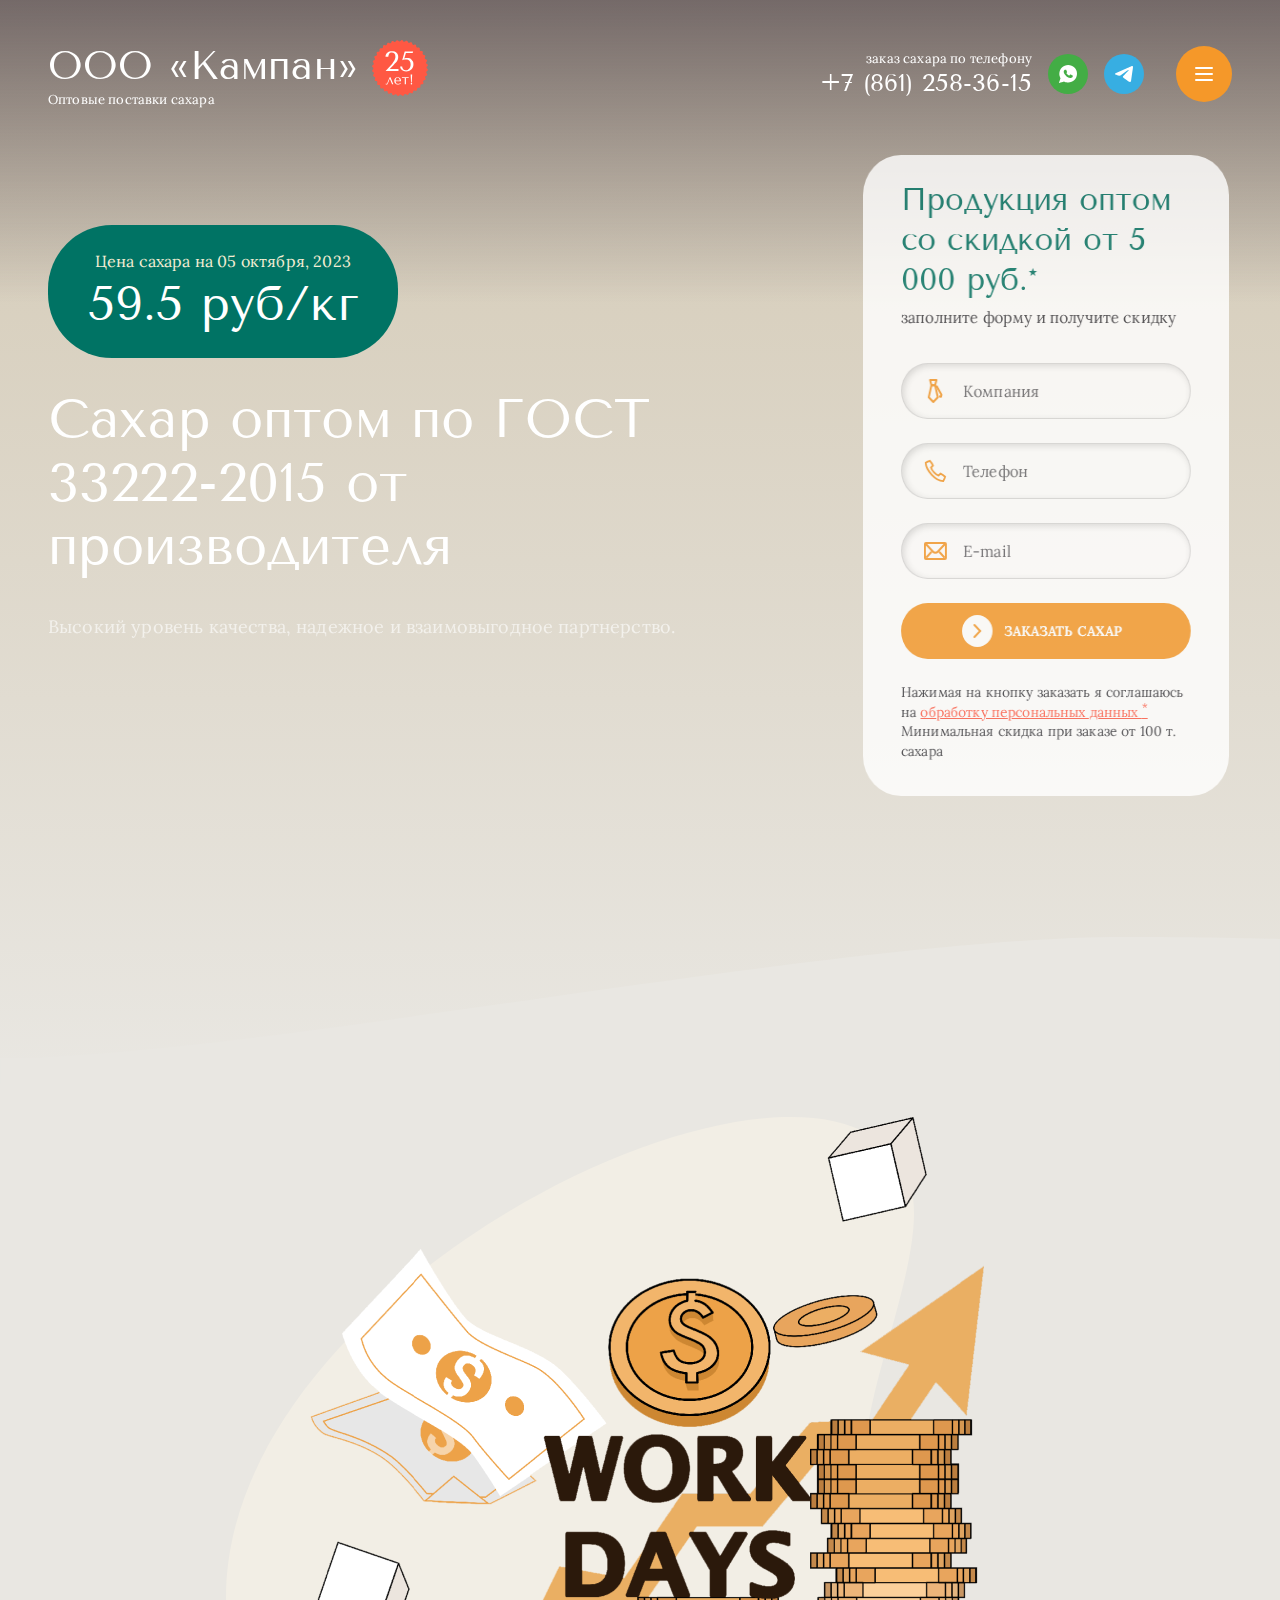
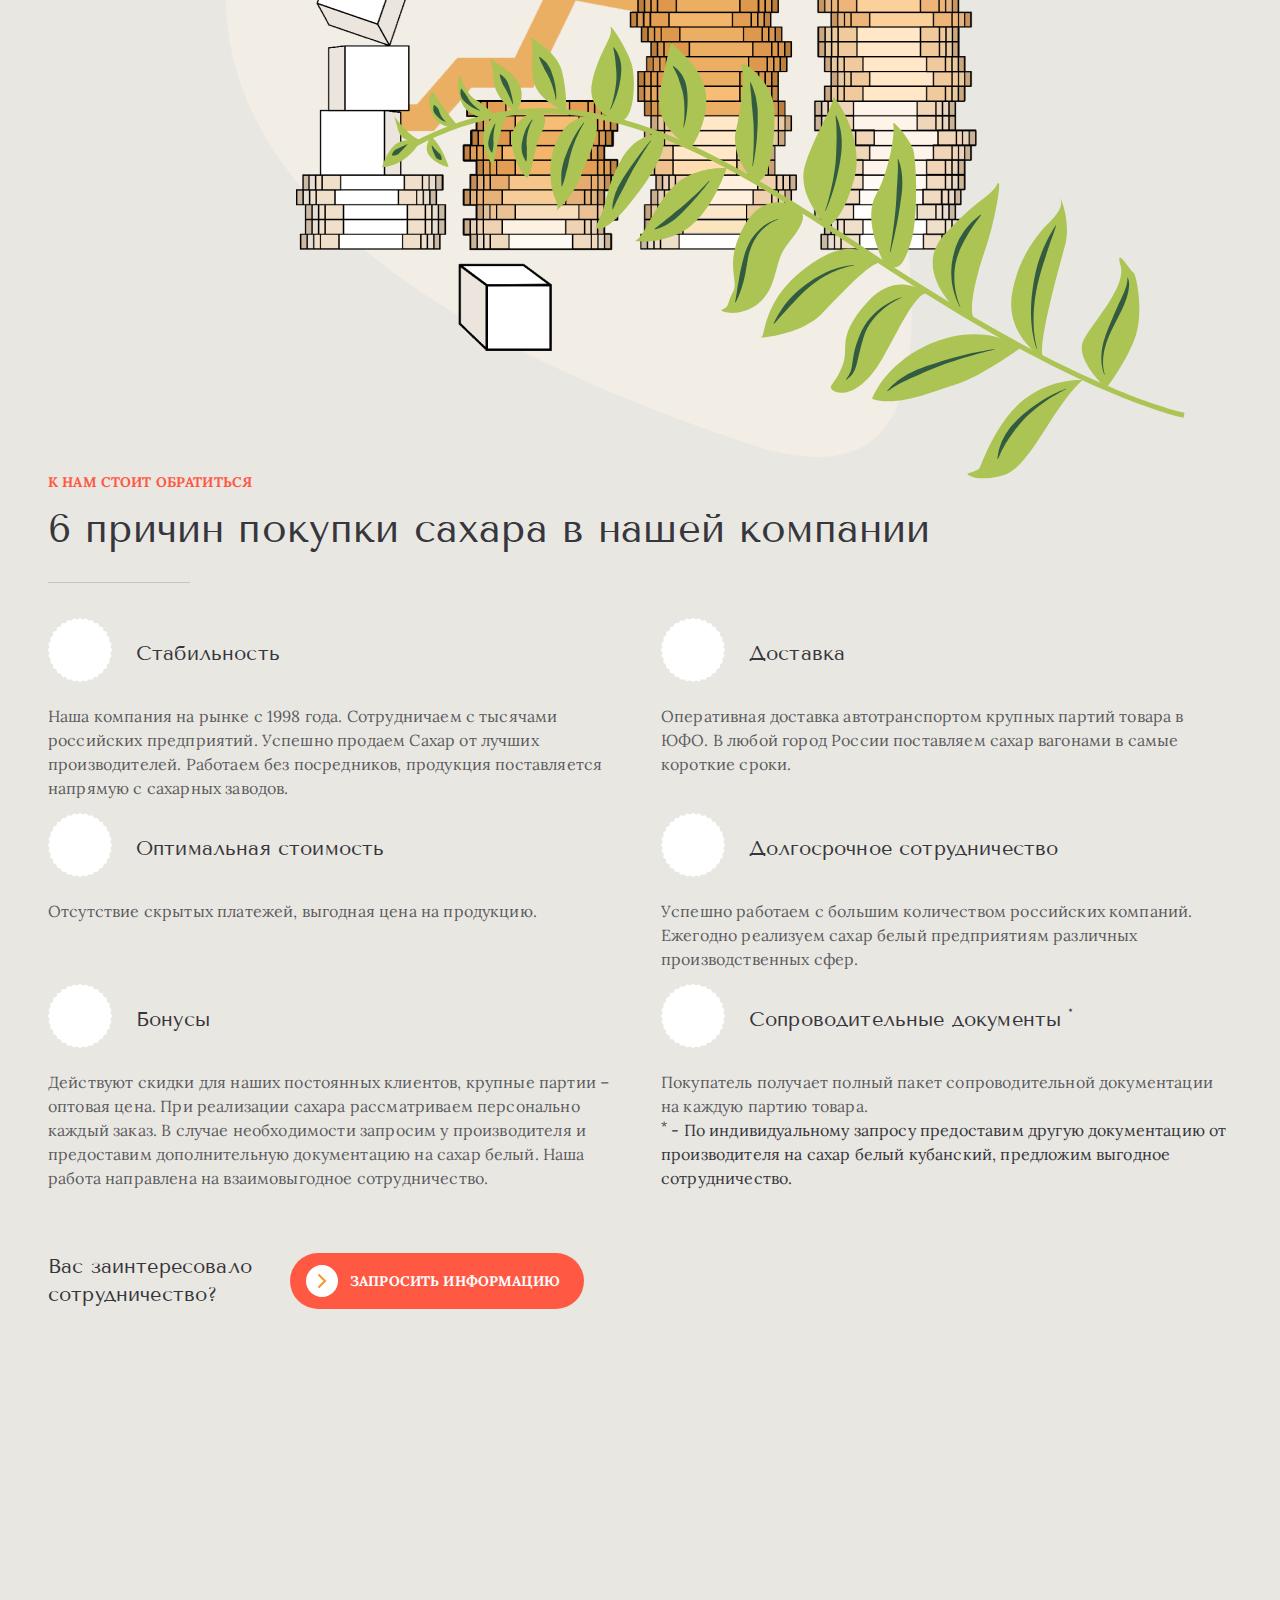
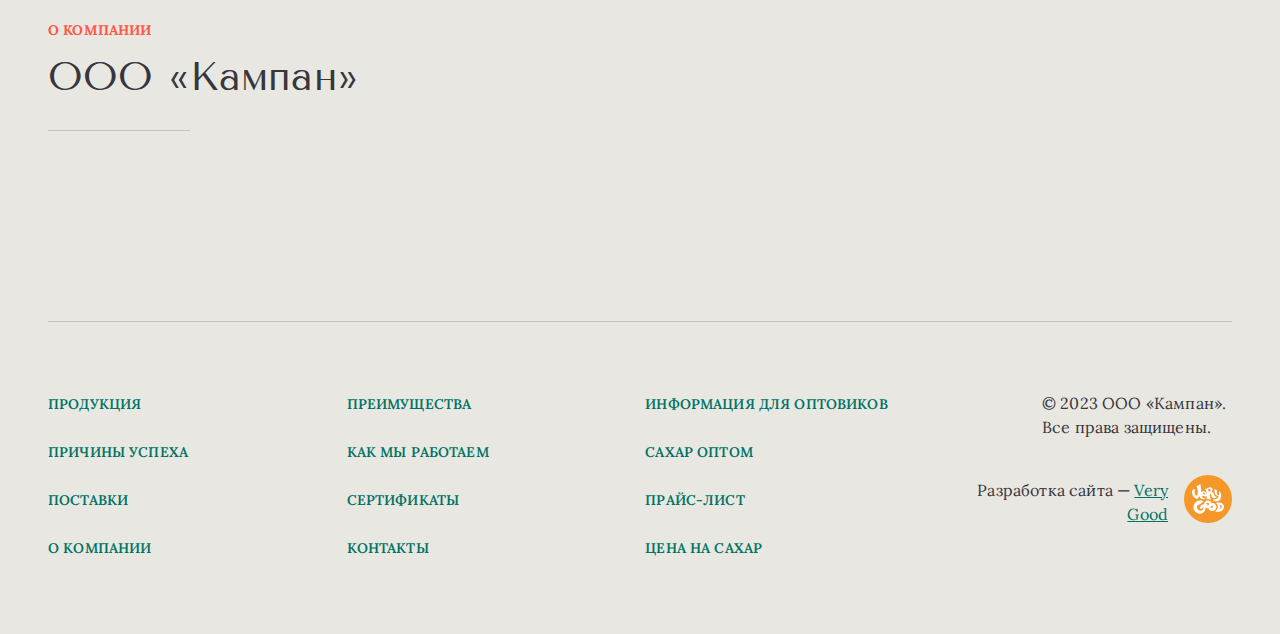
==== commit e6ee5c1a: "+" ====
--- a/home-page.html
+++ b/home-page.html
@@ -198,14 +198,16 @@
     </section>
 
     <!-- 6 причин покупки сахара  -->
-    <!-- <section class="section reasons">
+    <section class="section reasons">
       <div class="wrapper">
+
         <div class="reasons__grid">
+
           <div class="reasons__grid-item">
             <span class="label">К нам стоит обратиться</span>
             <h2 class="title">6 причин покупки сахара в нашей компании</h2>
 
-            <ul class="benefits-list">
+            <ul class="reasons__benefits-list benefits-list">
               <li class="benefits-list__item">
                 <h3 class="benefits-list__name">
 
@@ -425,9 +427,24 @@
                   документацию от производителя на сахар белый кубанский, предложим выгодное сотрудничество.</p>
               </li>
             </ul>
+
+            <div class="text-and-button">
+              <span class="text-and-button__title">Вас заинтересовало сотрудничество?</span>
+              <a href="#" class="button button--red">
+                <span class="button__icon">
+                  <svg viewBox="0 0 16 16" fill="none" xmlns="http://www.w3.org/2000/svg">
+                    <path d="M5 2L11 8L5 14" stroke="#F59829" stroke-width="2" stroke-linecap="round"></path>
+                  </svg>
+
+                </span>
+                <span>запросить информацию</span>
+              </a>
+            </div>
+
+
           </div>
-          <div class="reasons__grid-item">
-            <div class="benefits-composition">
+          <div class="reasons__grid-item reasons__grid-item--two">
+            <div class="reasons__benefits benefits-composition">
 
               <svg class="benefits-composition__bg" width="688" height="940" viewBox="0 0 688 940" fill="none"
                 xmlns="http://www.w3.org/2000/svg">
@@ -435,161 +452,62 @@
                   d="M543.786 933.532C791.821 994.721 639.05 608.368 639.05 339.64C639.05 267.239 701.653 135.428 685.265 72.223C604.828 -238.069 -720.391 527.153 543.786 933.532Z"
                   fill="#F2EEE5" />
               </svg>
+
               <img class="benefits-composition__image" src="./img/benefits-composition/1.png" alt="иконка" width="688">
 
-              <svg class="benefits-composition__branch" width="979" height="631" viewBox="0 0 979 631" fill="none"
-                xmlns="http://www.w3.org/2000/svg">
-                <path class="no-animate"
-                  d="M911.061 500.056C910.102 499.873 813.518 480.797 628.439 363.781C604.959 348.932 581.413 333.415 558.651 318.407C397.885 212.478 246.036 112.417 72.2471 207.185L69.5919 202.315C246.315 105.95 399.509 206.901 561.698 313.776C584.45 328.769 607.976 344.267 631.409 359.084C815.413 475.431 911.142 494.419 912.086 494.593L911.061 500.056Z"
-                  fill="#ABC453" />
-                <path
-                  d="M827.243 467.991C827.243 467.991 790.957 435.851 802.756 414.622C814.55 393.398 849.065 357.01 842.594 334.365C836.129 311.722 853.51 340.432 856.543 342.115C859.577 343.802 867.907 383.691 859.22 410.451C850.531 437.206 827.243 467.991 827.243 467.991Z"
-                  fill="#ABC453" />
-                <path
-                  d="M758.645 435.54C758.645 435.54 717.177 411.513 724.461 365.549C731.748 319.587 762.212 290.481 762.212 290.481C762.212 290.481 780.614 274.512 777.649 264.133C774.685 253.754 789.774 285.16 782.022 313.39C774.269 341.632 750.996 425.126 758.645 435.54Z"
-                  fill="#ABC453" />
-                <path
-                  d="M801.145 459.159C801.145 459.159 768.316 456.603 737.782 480.113C707.251 503.637 691.539 550.471 689.52 554.111C687.498 557.749 679.817 559.428 676.513 560.378C673.212 561.321 685.674 571.026 714.922 562.673C744.168 554.324 767.871 489.275 801.145 459.159Z"
-                  fill="#ABC453" />
-                <path
-                  d="M735.227 423.224C735.227 423.224 689.136 456.255 666.489 462.728C643.849 469.192 599.169 489.606 572.278 479.433C572.278 479.433 580.28 456.463 606.205 436.949C632.135 417.429 682.435 393.888 735.227 423.224Z"
-                  fill="#ABC453" />
-                <path
-                  d="M666.74 385.159C666.74 385.159 615.301 340.607 650.553 301.452C685.802 262.296 700.495 260.141 707.911 246.801C715.328 233.458 705.478 288.316 695.902 315.539C686.327 342.767 674.6 388.189 684.941 394.568C695.273 400.96 666.74 385.159 666.74 385.159Z"
-                  fill="#ABC453" />
-                <path
-                  d="M631.862 365.077C631.862 365.077 600.205 337.767 567.247 374.224C534.291 410.682 546.485 423.012 541.424 439.257C536.368 455.501 529.896 461.426 527.542 465.669C525.178 469.916 538.095 479.474 557.319 466.343C576.534 453.213 586.914 428.816 600.4 404.555C613.879 380.299 624.975 363.176 631.862 365.077Z"
-                  fill="#ABC453" />
-                <path
-                  d="M585.86 332.993C585.86 332.993 560.865 285.738 576.368 257.841C591.872 229.94 597.388 188.645 595.227 181.061C593.063 173.473 613.864 197.419 617.187 209.082C620.51 220.741 622.725 284.395 614.497 309.193C606.27 333.991 601.974 341.948 585.86 332.993Z"
-                  fill="#ABC453" />
-                <path
-                  d="M563.979 320.828C563.979 320.828 544.285 302.721 498.32 338.301C452.356 373.878 457.269 410.745 451.607 412.356C445.947 413.972 493.768 410.752 517.066 387.401C540.366 364.046 573.633 327.038 582.727 332.096C591.822 337.149 563.979 320.828 563.979 320.828Z"
-                  fill="#ABC453" />
-                <path
-                  d="M523.895 292.279C523.895 292.279 488.767 258.366 499.556 224.676C510.344 190.978 531.716 159.195 529.643 151.964C527.577 144.724 565.726 192.724 552.848 240.177C539.975 287.624 523.895 292.279 523.895 292.279Z"
-                  fill="#ABC453" />
-                <path
-                  d="M491.019 271.16C491.019 271.16 456.218 249.806 433.299 291.051C410.382 332.293 427.898 350.758 421.157 362.889C414.415 375.023 417.312 379.812 409.764 381.963C402.218 384.12 428.226 393.019 449.186 375.297C470.146 357.575 465.46 330.36 478.927 313.24C492.396 296.113 505.078 279.953 491.019 271.16Z"
-                  fill="#ABC453" />
-                <path
-                  d="M442.465 241.676C442.465 241.676 417.683 214.893 424.156 187.527C430.632 160.167 433.402 128.766 430.302 117.913C427.201 107.06 465.337 133.419 466.074 166.374C466.81 199.33 461.178 252.244 442.465 241.676Z"
-                  fill="#ABC453" />
-                <path
-                  d="M414.099 228.405C414.099 228.405 379.214 226.061 357.37 247.261C335.526 268.46 323.864 304.444 315.844 306.737C307.823 309.032 347.47 312.674 373.878 292.286C400.285 271.911 414.099 228.405 414.099 228.405Z"
-                  fill="#ABC453" />
-                <path
-                  d="M375.477 206.583C375.477 206.583 335.746 185.232 341.009 150.055C346.273 114.878 355.307 92.9082 351.062 90.5495C346.819 88.1874 386.408 114.072 391.23 145.383C396.057 176.68 375.477 206.583 375.477 206.583Z"
-                  fill="#ABC453" />
-                <path
-                  d="M339.397 191.406C339.397 191.406 315.665 189.943 298.81 220.272C281.961 250.596 283.759 269.434 274.906 285.364C266.055 301.29 283.025 297.233 303.314 273.577C323.603 249.929 360.646 198.851 339.397 191.406Z"
-                  fill="#ABC453" />
-                <path
-                  d="M295.356 177.309C295.356 177.309 260.415 167.974 267.766 134.745C275.117 101.524 290.687 86.3611 287.993 76.9251C285.301 67.4937 305.982 98.8286 310.827 115.821C315.674 132.803 314.165 181.655 295.356 177.309Z"
-                  fill="#ABC453" />
-                <path
-                  d="M267.166 171.191C267.166 171.191 244.687 170.559 231.589 194.128C218.487 217.703 222.269 244.89 224.803 253.758C227.332 262.632 231.752 269.53 229.393 273.775C227.033 278.023 249.075 256.926 255.882 236.105C262.695 215.278 282.545 183.173 267.166 171.191Z"
-                  fill="#ABC453" />
-                <path
-                  d="M239.586 167.599C239.586 167.599 210.415 156.052 204.845 136.554C199.284 117.056 206.987 89.8496 199.104 85.4722C191.221 81.0947 227.877 98.687 234.204 120.86C240.539 143.035 239.586 167.599 239.586 167.599Z"
-                  fill="#ABC453" />
-                <path
-                  d="M203.348 166.745C203.348 166.745 181.218 177.14 180.209 195.636C179.202 214.128 192.383 236.527 196.84 239.01C201.299 241.489 205.09 203.245 212.196 190.46C219.303 177.675 218.878 165.713 203.348 166.745Z"
-                  fill="#ABC453" />
-                <path
-                  d="M184.713 168.079C184.713 168.079 162.232 154.681 160.957 134.128C159.679 113.573 156.334 109.594 156.334 109.594C156.334 109.594 185.442 124.979 189.902 140.597C194.36 156.218 184.713 168.079 184.713 168.079Z"
-                  fill="#ABC453" />
-                <path
-                  d="M151.303 173.697C151.303 173.697 129.977 173.129 124.515 154.003C119.055 134.873 123.695 126.914 123.695 126.914C123.695 126.914 131.361 148.822 141.066 154.213C150.766 159.607 161.89 171.463 161.89 171.463L151.303 173.697Z"
-                  fill="#ABC453" />
-                <path
-                  d="M166.622 170.617C166.622 170.617 150.884 174.574 149.547 193.676C148.21 212.777 160.507 225.967 160.507 225.967C160.507 225.967 166.372 186.488 175.497 170.063L166.622 170.617Z"
-                  fill="#ABC453" />
-                <path
-                  d="M123.907 183.564C116.951 179.702 95.3707 146.462 95.3707 146.462C95.3707 146.462 86.6942 145.641 92.4853 165.929C98.2777 186.213 117.502 183.655 117.502 183.655"
-                  fill="#ABC453" />
-                <path
-                  d="M84.2852 197.827C84.2852 197.827 61.6256 204.291 57.0521 188.277C52.4787 172.263 52.4765 172.259 52.4765 172.259C52.4765 172.259 73.4702 200.911 84.2852 197.827Z"
-                  fill="#ABC453" />
-                <path
-                  d="M81.0182 198.759C81.0182 198.759 61.4153 194.706 52.3171 203.935C43.2177 213.168 39.1714 227.591 39.1714 227.591C39.1714 227.591 65.0458 227.5 81.0182 198.759Z"
-                  fill="#ABC453" />
-                <path
-                  d="M92.5458 193.898C92.5458 193.898 82.6411 206.498 91.5307 216.206C100.427 225.905 111.542 227.327 111.542 227.327C111.542 227.327 106.018 206.308 92.5458 193.898Z"
-                  fill="#ABC453" />
-                <path
-                  d="M824.841 453.079C824.841 453.079 824.063 451.496 823.313 448.511C822.873 447.04 822.536 445.212 822.231 443.092C821.771 440.987 821.869 438.566 821.638 435.928C821.641 433.302 821.822 430.441 822.054 427.408C822.62 424.444 822.98 421.23 823.895 418.049C824.903 414.918 825.758 411.553 827.001 408.329C828.195 405.164 829.527 401.885 830.874 398.683C833.522 392.245 836.25 385.862 838.867 379.976C840.234 377.067 841.544 374.261 842.804 371.595C844.046 368.935 845.188 366.434 846.15 364.099C847.102 361.757 848.024 359.617 848.555 357.661C849.181 355.717 849.5 353.982 849.749 352.545C850.214 349.647 849.803 347.936 849.922 347.917L850.456 347.764C850.313 347.774 851.402 349.37 851.701 352.557C851.907 354.129 851.968 356.103 851.669 358.27C851.46 360.466 851.064 362.922 850.364 365.491C849.721 368.095 848.821 370.831 847.758 373.657C846.751 376.519 845.412 379.392 844.12 382.381C841.302 388.28 837.991 394.357 834.912 400.516C833.389 403.61 831.929 406.666 830.519 409.798C829.121 412.865 828.152 415.965 826.978 418.936C825.906 421.933 825.442 424.977 824.638 427.801C824.187 430.673 823.793 433.418 823.579 435.967C823.593 438.503 823.308 440.876 823.596 442.944C823.732 445.019 823.909 446.834 824.231 448.301C824.721 451.257 825.353 452.857 825.353 452.857L824.841 453.079Z"
-                  fill="#335B41" />
-                <path
-                  d="M751.297 424.923C751.297 424.923 750.466 422.904 749.417 419.247C748.921 417.412 748.315 415.185 747.803 412.577C747.189 409.992 746.806 407.029 746.293 403.799C745.947 400.552 745.458 397.042 745.324 393.298C745.016 389.556 745.098 385.601 745.123 381.506C745.175 377.42 745.559 373.209 745.826 368.905C746.397 364.654 746.733 360.286 747.51 355.99C748.33 351.702 748.832 347.325 749.909 343.169C750.929 338.989 751.777 334.815 753.037 330.907C754.389 327.044 755.598 323.268 756.932 319.761C758.402 316.304 759.868 313.061 761.242 310.101C763.917 304.131 766.826 299.485 768.735 296.192C770.673 292.912 771.874 291.097 771.874 291.097L772.364 291.348C772.364 291.348 771.745 293.453 770.506 297.025C769.923 298.83 769.144 300.992 768.204 303.447C767.217 305.873 766.357 308.711 765.362 311.774C764.355 314.837 763.213 318.124 761.983 321.577C760.992 325.127 759.744 328.789 758.567 332.615C757.202 336.388 756.275 340.418 754.992 344.429C753.686 348.432 752.943 352.644 751.878 356.789C750.916 360.96 750.391 365.209 749.623 369.353C749.164 373.53 748.582 377.65 748.343 381.655C747.789 389.662 747.845 397.17 748.231 403.602C748.526 406.807 748.719 409.762 749.159 412.337C749.495 414.944 749.948 417.176 750.326 419.019C751.136 422.696 751.827 424.73 751.827 424.73L751.297 424.923Z"
-                  fill="#335B41" />
-                <path
-                  d="M783.111 468.989C783.111 468.989 776.88 471.909 768.187 477.386C766.053 478.82 763.673 480.241 761.298 481.988C758.89 483.665 756.352 485.426 753.842 487.405C751.254 489.279 748.771 491.45 746.206 493.591C743.648 495.745 741.269 498.17 738.775 500.452C736.517 502.971 734.125 505.356 732.039 507.93C730.078 510.595 727.776 512.924 726.115 515.59C724.298 518.123 722.339 520.476 720.896 522.937C719.443 525.39 717.71 527.556 716.608 529.801C715.469 532.04 714.28 534.034 713.289 535.856C712.389 537.704 711.802 539.4 711.131 540.757C709.932 543.491 709.135 545.076 709.135 545.076L708.597 544.953C708.597 544.953 708.763 543.235 709.257 540.206C709.5 538.689 709.734 536.807 710.314 534.747C710.998 532.72 711.69 530.383 712.606 527.889C713.427 525.337 714.957 522.901 716.303 520.158C717.57 517.344 719.677 514.914 721.486 512.127C723.378 509.387 725.863 507.02 728.155 504.433C730.538 501.913 733.21 499.626 735.736 497.221C738.448 495.014 741.041 492.671 743.795 490.634C746.557 488.6 749.221 486.537 751.971 484.788C757.323 481.073 762.659 478.163 767.215 475.701C776.409 470.893 782.896 468.479 782.896 468.479L783.111 468.989Z"
-                  fill="#335B41" />
-                <path
-                  d="M667.991 379.751C667.991 379.751 664.209 373.803 661.381 363.686C660.566 361.187 660.109 358.374 659.454 355.424C659.1 352.445 658.515 349.285 658.503 345.979C658.459 344.331 658.414 342.652 658.368 340.946C658.474 339.245 658.589 337.52 658.706 335.788C658.776 332.291 659.662 328.849 660.208 325.337C660.907 321.858 662.056 318.488 662.959 315.086C664.261 311.849 665.611 308.669 666.959 305.611C668.73 302.78 670.344 299.988 672.051 297.461C673.767 294.95 675.774 292.857 677.468 290.831C680.842 286.744 684.38 284.058 686.711 282.075C689.062 280.119 690.46 279.085 690.46 279.085L690.847 279.484C690.847 279.484 689.889 280.972 688.118 283.421C687.262 284.671 686.171 286.134 684.888 287.773C683.526 289.352 682.372 291.42 680.983 293.542C679.652 295.715 677.977 297.89 676.543 300.4C675.215 302.968 673.627 305.549 672.085 308.282C670.705 311.097 669.289 314.004 667.84 316.967C666.776 320.059 665.431 323.161 664.525 326.392C663.825 329.662 662.769 332.892 662.504 336.206C662.291 337.849 662.084 339.49 661.88 341.098C661.825 342.733 661.771 344.344 661.722 345.92C661.517 349.101 661.963 352.156 662.054 355.075C662.45 357.961 662.679 360.733 663.267 363.219C665.225 373.321 668.475 379.48 668.475 379.48L667.991 379.751Z"
-                  fill="#335B41" />
-                <path
-                  d="M705.435 425.866C705.435 425.866 697.738 427.651 686.338 430.87C674.954 434.129 659.812 438.581 645.09 444.112C637.749 446.902 630.503 449.939 623.864 452.996C620.432 454.308 617.305 455.917 614.231 457.251C611.13 458.545 608.374 460.045 605.742 461.321C603.076 462.542 600.78 463.87 598.735 465.07C596.657 466.242 594.851 467.274 593.492 468.295C590.698 470.249 588.991 471.336 588.991 471.336L588.59 470.943C588.59 470.943 589.839 469.419 592.231 466.799C593.351 465.386 594.966 463.991 596.901 462.477C598.809 460.923 600.91 459.041 603.487 457.491C608.466 454.05 614.69 450.703 621.555 447.693C628.452 444.726 636.051 442.265 643.644 439.914C658.818 435.145 674.221 431.323 685.868 428.982C697.503 426.571 705.322 425.328 705.322 425.328L705.435 425.866Z"
-                  fill="#335B41" />
-                <path
-                  d="M604.208 369.57C604.202 369.576 597.567 372.187 589.025 378.382C584.78 381.462 580.121 385.479 575.797 390.312C573.63 392.736 571.601 395.408 569.748 398.232C567.889 401.07 566.337 404.127 564.915 407.227C563.688 410.461 562.619 413.536 561.761 416.996C560.831 420.368 559.835 423.655 559.199 426.791C558.283 429.867 557.67 432.962 556.941 435.875C556.183 438.828 555.68 441.618 554.772 444.293C554.108 446.967 552.758 449.33 551.707 451.347C550.269 453.158 549.2 454.855 547.919 455.843C545.514 457.977 544.11 459.059 544.11 459.059L543.718 458.673C543.718 458.673 544.675 457.116 546.402 454.616C547.297 453.387 547.889 451.643 548.886 449.889C549.49 447.933 550.136 445.83 550.463 443.257C550.918 440.788 551.143 437.861 551.67 434.855C552.088 431.798 552.791 428.605 553.62 425.281C554.466 421.928 555.562 418.682 556.78 415.422C557.845 412.168 559.328 408.643 560.887 405.356C562.605 402.109 564.458 398.945 566.605 396.058C568.749 393.186 571.038 390.501 573.448 388.107C578.234 383.276 583.373 379.565 587.948 376.763C597.136 371.146 604.011 369.051 604.011 369.051L604.208 369.57Z"
-                  fill="#335B41" />
-                <path
-                  d="M591.706 319.645C591.706 319.645 595.956 294.476 598.182 269.214C598.665 262.894 598.974 256.568 599.193 250.677C599.464 247.74 599.566 244.895 599.736 242.203C599.946 239.506 600.082 236.971 600.15 234.623C600.275 232.266 600.432 230.117 600.366 228.21C600.326 226.309 600.45 224.599 600.324 223.25C600.132 220.514 600.111 218.867 600.111 218.867L600.642 218.709C600.642 218.709 601.288 220.179 602.247 222.896C602.836 224.244 603.118 225.937 603.527 227.887C603.967 229.837 604.401 232.047 604.592 234.466C605.237 239.318 605.265 244.994 604.967 251.027C604.551 257.055 603.576 263.412 602.6 269.738C600.683 282.402 598.237 294.939 596.033 304.259C593.896 313.595 592.256 319.764 592.256 319.764L591.706 319.645Z"
-                  fill="#335B41" />
-                <path
-                  d="M552.844 334.743C552.844 334.743 551.118 334.833 548.129 335.373C546.642 335.688 544.841 336.035 542.82 336.63C540.77 337.122 538.537 337.968 536.089 338.794C531.254 340.652 525.771 343.193 520.188 346.43C517.391 348.031 514.632 349.912 511.824 351.787C509.157 353.88 506.282 355.761 503.726 358.067C501.193 360.396 498.48 362.487 496.185 364.989C493.883 367.468 491.343 369.603 489.283 372.093C487.047 374.412 484.953 376.7 482.848 378.773C480.908 381.01 479.035 383.083 477.26 384.983C475.472 386.855 473.809 388.583 472.493 390.237C471.134 391.853 469.909 393.247 468.848 394.361C466.794 396.634 465.519 397.89 465.519 397.89L465.056 397.583C465.056 397.583 465.793 395.984 467.242 393.263C467.937 391.873 468.837 390.226 469.922 388.368C470.963 386.483 472.187 384.371 473.762 382.236C475.277 380.056 476.957 377.721 478.776 375.285C480.689 372.911 482.92 370.599 485.116 368.092C487.351 365.619 490.076 363.463 492.664 361.13C495.211 358.752 498.199 356.765 500.984 354.581C503.763 352.371 506.857 350.589 509.716 348.605C512.726 346.85 515.676 345.081 518.648 343.613C521.644 342.177 524.505 340.726 527.379 339.717C530.186 338.543 532.967 337.77 535.476 336.959C538.045 336.312 540.377 335.637 542.504 335.304C544.608 334.863 546.468 334.648 547.991 334.45C551.053 334.142 552.826 334.189 552.826 334.189L552.844 334.743Z"
-                  fill="#335B41" />
-                <path
-                  d="M521.212 274.855C521.212 274.855 523.399 268.623 525.85 259.05C527.035 254.246 528.375 248.647 529.536 242.605C530.779 236.573 531.719 230.08 532.505 223.596C533.124 217.086 533.412 210.572 533.483 204.507C533.54 201.469 533.699 198.53 533.671 195.757C533.597 192.992 533.707 190.339 533.618 187.911C533.449 185.493 533.444 183.25 533.357 181.255C533.286 179.254 532.953 177.563 532.9 176.109C532.625 173.231 532.561 171.541 532.561 171.541L533.09 171.391C533.09 171.391 533.772 172.908 534.807 175.669C535.311 177.052 536.047 178.728 536.491 180.718C536.944 182.715 537.549 184.964 538.041 187.458C538.518 189.953 538.729 192.68 539.042 195.571C539.403 198.468 539.169 201.516 539.265 204.675C539.001 210.986 538.04 217.641 536.906 224.222C534.581 237.382 531.027 250.23 527.719 259.614C524.449 269.012 521.739 275.07 521.739 275.07L521.212 274.855Z"
-                  fill="#335B41" />
-                <path
-                  d="M470.319 284.332C470.319 284.332 468.722 284.776 466.095 286.038C463.482 287.294 459.861 289.39 456.095 292.594C452.33 295.787 448.48 300.122 445.28 305.322C444.418 306.589 443.723 307.979 443.02 309.39C442.274 310.773 441.583 312.204 441.047 313.721C439.741 316.652 438.925 319.815 438.004 322.929C436.709 329.231 435.76 336.045 434.606 342.182C433.914 345.251 433.351 348.237 432.617 351.028C432.001 353.832 431.052 356.484 430.295 358.912C428.665 363.751 427.33 367.77 425.9 370.447C425.236 371.795 424.839 372.865 424.354 373.561C423.918 374.251 423.681 374.616 423.681 374.616L423.195 374.35C423.195 374.35 423.601 372.758 424.049 369.831C424.234 368.36 424.682 366.683 424.959 364.651C425.271 362.639 425.531 360.345 425.972 357.894C426.347 355.412 426.955 352.84 427.356 349.958C427.767 347.103 428.401 344.132 428.947 341.029C430.302 334.849 431.813 328.463 433.73 321.732C434.902 318.47 435.99 315.194 437.561 312.16C438.23 310.598 439.063 309.126 439.939 307.705C440.77 306.257 441.592 304.836 442.591 303.556C446.284 298.23 450.725 294.038 454.9 291.067C459.072 288.073 462.952 286.249 465.716 285.172C468.486 284.12 470.173 283.8 470.173 283.8L470.319 284.332Z"
-                  fill="#335B41" />
-                <path
-                  d="M442.066 226.178C442.066 226.178 442.768 220.486 443.133 211.909C443.437 207.63 443.398 202.616 443.601 197.282C443.732 194.61 443.553 191.849 443.549 189.043C443.488 186.243 443.427 183.401 443.363 180.555C443.122 177.732 442.881 174.898 442.645 172.112C442.333 169.345 442.362 166.585 441.893 163.973C441.667 161.341 441.337 158.814 441.228 156.379C441.011 153.966 441.084 151.624 440.794 149.54C440.325 145.33 439.909 141.8 439.814 139.262C439.654 136.735 439.652 135.245 439.652 135.245L440.185 135.096C440.185 135.096 440.804 136.405 441.707 138.786C442.683 141.139 443.799 144.6 445.168 148.798C445.851 150.894 446.1 153.241 446.556 155.699C447.004 158.165 447.264 160.79 447.649 163.491C447.991 166.208 447.852 169.027 447.868 171.876C447.844 174.729 447.826 177.631 447.803 180.523C447.722 183.414 447.511 186.296 447.366 189.129C447.166 191.968 447.141 194.76 446.811 197.448C446.269 202.824 445.791 207.838 445.067 212.104C443.869 220.651 442.617 226.263 442.617 226.263L442.066 226.178Z"
-                  fill="#335B41" />
-                <path
-                  d="M395.485 242.552C395.485 242.552 392.557 246.613 387.823 252.466C385.506 255.422 382.686 258.793 379.538 262.292C376.493 265.889 372.909 269.43 369.469 273.107C367.788 274.991 365.875 276.644 364.114 278.41C362.345 280.166 360.519 281.812 358.769 283.42C356.93 284.922 354.972 286.192 353.137 287.395C351.305 288.595 349.551 289.693 347.91 290.662C346.262 291.62 344.522 292.182 343.091 292.807C341.631 293.387 340.355 293.86 339.288 294.208C337.184 294.954 335.969 295.272 335.969 295.272L335.738 294.772C335.738 294.772 336.695 293.87 338.405 292.467C339.243 291.746 340.276 290.919 341.47 290.003C342.647 289.058 344.053 288.174 345.452 286.966C348.191 284.453 351.51 281.769 355.124 278.938C358.622 275.94 362.716 273.149 366.439 269.871C370.11 266.556 373.928 263.367 377.228 260.066C380.591 256.835 383.763 253.842 386.386 251.171C391.7 245.915 395.056 242.207 395.056 242.207L395.485 242.552Z"
-                  fill="#335B41" />
-                <path
-                  d="M366.878 184.366C366.878 184.366 367.645 180.044 368.028 173.494C368.326 166.964 368.408 158.238 367.028 149.77C366.648 147.668 366.179 145.584 365.684 143.564C364.99 141.595 364.581 139.591 363.896 137.752C363.215 135.927 362.813 134.052 362.155 132.397C361.47 130.759 361.002 129.088 360.358 127.658C359.665 126.256 359.093 124.914 358.572 123.706C358.041 122.506 357.385 121.584 356.976 120.706C356.055 119.029 355.574 117.967 355.574 117.967L355.97 117.578C355.97 117.578 356.905 118.189 358.465 119.443C359.244 120.07 360.286 120.789 361.216 121.825C362.12 122.88 363.152 124.092 364.223 125.474C365.281 126.858 366.109 128.536 367.089 130.285C368.108 132.01 368.665 134.03 369.423 136.057C370.613 140.216 371.111 144.772 371.439 149.265C372.009 158.275 371.206 167.187 369.958 173.722C368.736 180.259 367.423 184.48 367.423 184.48L366.878 184.366Z"
-                  fill="#335B41" />
-                <path
-                  d="M331.802 198.845C331.802 198.845 319.772 216.734 309.402 235.433C306.87 240.144 304.483 244.922 302.312 249.382C301.06 251.53 300.048 253.696 298.96 255.688C297.851 257.675 296.894 259.584 295.99 261.346C295.052 263.098 294.197 264.704 293.558 266.173C292.891 267.635 292.218 268.902 291.818 269.98C290.963 272.137 290.359 273.406 290.359 273.406L289.811 273.322C289.811 273.322 289.778 271.96 289.917 269.523C289.894 268.273 290.196 266.839 290.539 265.186C290.856 263.531 291.2 261.631 291.871 259.692C293.007 255.692 294.863 251.249 297.189 246.703C299.6 242.188 302.611 237.656 305.604 233.141C311.547 224.083 317.872 215.33 322.909 208.993C327.896 202.626 331.374 198.507 331.374 198.507L331.802 198.845Z"
-                  fill="#335B41" />
-                <path
-                  d="M287.368 164.604C287.368 164.604 288.961 160.555 290.567 154.258C291.325 151.104 292.184 147.429 292.83 143.451C293.547 139.489 293.959 135.23 294.192 130.986C294.155 128.863 294.297 126.747 294.115 124.671C293.878 122.61 293.966 120.566 293.631 118.635C293.432 116.692 293.43 114.79 293.169 113.028C292.908 111.267 292.922 109.521 292.591 107.992C292.31 106.455 292.12 105.005 291.946 103.703C291.684 102.42 291.455 101.303 291.27 100.379C290.884 98.5144 290.741 97.3706 290.741 97.3706L291.234 97.1295C291.234 97.1295 291.952 97.977 293.061 99.6114C293.626 100.423 294.349 101.415 295.009 102.631C295.585 103.878 296.247 105.292 296.887 106.882C297.62 108.449 297.944 110.261 298.467 112.152C299.05 114.046 299.166 116.102 299.398 118.211C299.679 122.46 299.149 126.969 298.616 131.389C297.384 140.233 294.873 148.751 292.408 154.866C289.988 160.987 287.868 164.84 287.868 164.84L287.368 164.604Z"
-                  fill="#335B41" />
-                <path
-                  d="M259.252 179.193C259.252 179.193 258.57 180.144 257.56 181.891C256.473 183.574 255.177 186.161 253.582 189.218C252.805 190.76 252.107 192.508 251.295 194.303C250.51 196.112 249.577 197.964 248.893 200.013C248.144 202.028 247.37 204.103 246.583 206.224C245.727 208.3 245.281 210.572 244.608 212.749C244.012 214.951 243.412 217.151 242.826 219.321C242.399 221.523 241.979 223.692 241.573 225.794C241.079 227.862 240.559 229.853 239.957 231.728C239.304 233.597 239.099 235.443 238.619 237.1C236.993 243.772 235.139 248.251 235.139 248.251L234.587 248.208C234.587 248.208 233.982 243.502 234.235 236.396C234.347 234.628 234.252 232.672 234.691 230.695C235.009 228.685 235.449 226.597 235.953 224.439C236.544 222.308 237.082 220.086 237.829 217.885C238.682 215.723 239.545 213.522 240.409 211.329C241.298 209.149 241.959 206.89 243.034 204.824C244.035 202.731 245.012 200.684 245.963 198.696C246.858 196.692 247.935 194.847 248.968 193.121C250.014 191.391 250.924 189.728 251.893 188.264C253.884 185.359 255.492 182.931 256.804 181.341C258.035 179.707 258.818 178.85 258.818 178.85L259.252 179.193Z"
-                  fill="#335B41" />
-                <path
-                  d="M228.129 154.156C228.129 154.156 227.814 150.986 226.633 146.398C226.398 145.244 225.986 144.022 225.593 142.729C225.167 141.44 224.863 140.06 224.373 138.674C223.243 135.96 222.452 132.93 220.941 130.204C220.236 128.825 219.534 127.447 218.844 126.089C218.187 124.727 217.297 123.516 216.573 122.273C215.125 119.809 214.33 117.159 213.123 115.177C210.975 111.078 210.033 107.719 210.033 107.719L210.455 107.355C210.455 107.355 213.287 109.111 216.803 112.686C217.714 113.554 218.617 114.558 219.351 115.774C220.168 116.931 220.934 118.217 221.686 119.574C222.335 120.98 223.19 122.34 223.576 123.939C224.074 125.485 224.581 127.039 225.091 128.605C226.275 131.656 226.713 134.936 227.494 137.866C228.01 140.866 228.414 143.679 228.554 146.09C228.93 150.929 228.687 154.139 228.687 154.139L228.129 154.156Z"
-                  fill="#335B41" />
-                <path
-                  d="M203.004 176.136C203.004 176.136 201.383 178.62 199.847 182.702C199.378 183.673 199.149 184.863 198.764 186.038C198.474 187.248 197.878 188.408 197.712 189.767C197.464 191.073 197.199 192.435 196.934 193.812C196.58 195.164 196.63 196.617 196.534 198.025C196.489 199.432 196.439 200.841 196.391 202.232C196.52 203.605 196.642 204.965 196.762 206.278C196.799 207.587 196.79 208.85 196.672 210.064C196.491 211.294 196.777 212.416 196.73 213.499C196.863 217.763 196.249 220.988 196.249 220.988L195.715 221.141C195.715 221.141 193.944 218.587 192.346 214.183C192.004 213.079 191.389 211.906 191.327 210.572C191.128 209.265 191.031 207.857 190.983 206.4C191.036 204.95 190.95 203.437 191.202 201.928C191.514 200.437 191.821 198.925 192.139 197.405C192.457 195.897 192.634 194.372 193.213 192.959C193.699 191.539 194.183 190.137 194.65 188.78C195.046 187.416 195.787 186.216 196.346 185.042C196.978 183.899 197.427 182.759 198.104 181.832C200.475 177.958 202.56 175.809 202.56 175.809L203.004 176.136Z"
-                  fill="#335B41" />
-                <path
-                  d="M181.322 159.157C181.322 159.157 180.548 157.066 179.159 154.026C177.757 151.001 175.957 146.97 173.9 143.105C172.791 141.236 171.675 139.364 170.633 137.619C169.686 135.843 169.122 134.014 168.603 132.451C167.47 129.397 167.272 126.814 167.272 126.814L167.719 126.486C167.719 126.486 169.929 127.63 172.421 130.184C173.638 131.46 174.767 133.137 175.801 135.033C176.741 136.976 177.222 139.257 177.99 141.396C179.307 145.756 180.501 150.105 181.007 153.464C181.62 156.792 181.861 159.021 181.861 159.021L181.322 159.157Z"
-                  fill="#335B41" />
-                <path
-                  d="M162.617 180.272C162.617 180.272 161.998 182.195 161.489 185.154C160.956 188.1 160.356 192.005 160.22 195.867C160.308 197.808 160.32 199.734 160.501 201.474C160.522 202.349 160.502 203.187 160.372 204C160.302 204.807 160.078 205.602 160.081 206.305C159.906 209.126 159.079 211.441 159.079 211.441L158.551 211.588C158.551 211.588 156.975 209.953 155.678 206.851C155.028 205.322 154.836 203.443 154.721 201.426C154.701 199.405 155.484 197.337 155.823 195.273C156.867 191.198 158.182 187.276 159.649 184.538C160.98 181.752 162.112 180.05 162.112 180.05L162.617 180.272Z"
-                  fill="#335B41" />
-                <path
-                  d="M145.62 166.051C145.62 166.051 143.641 165.469 140.798 164.199C137.93 162.966 134.336 160.771 131.052 157.967C129.459 156.527 127.753 155.077 126.57 153.327C125.44 151.566 124.836 149.614 124.608 147.93C124.083 144.518 125.305 142.263 125.203 142.299L125.755 142.234C125.755 142.234 126.171 142.694 126.691 143.458C127.232 144.218 127.951 145.24 128.775 146.388C129.121 146.985 129.669 147.558 130.07 148.213C130.49 148.852 131.019 149.496 131.442 150.221C131.777 151.006 132.349 151.701 132.733 152.543C133.157 153.372 133.748 154.111 134.269 154.914C136.58 157.966 139.557 160.584 141.821 162.554C144.134 164.476 145.853 165.549 145.853 165.549L145.62 166.051Z"
-                  fill="#335B41" />
-                <path
-                  d="M108.014 178.05C108.014 178.05 106.556 177.754 104.572 176.677C104.093 176.383 103.572 176.066 103.02 175.727C102.424 175.406 102.008 174.884 101.457 174.437C100.339 173.536 99.3745 172.402 98.3936 171.25C97.3304 170.134 96.4557 168.913 95.7371 167.687C95.0758 166.421 94.9034 165.093 94.9193 163.926C94.8671 161.6 95.5994 159.938 95.5994 159.938L96.1312 159.78C96.1312 159.78 97.7769 160.769 99.0924 162.39C99.7507 163.219 100.39 164.185 100.975 165.239C101.459 166.325 101.564 167.764 102.166 168.897C103.114 171.379 104.603 173.529 105.813 175.174C107.086 176.744 108.232 177.535 108.232 177.535L108.014 178.05Z"
-                  fill="#335B41" />
-                <path
-                  d="M93.712 204.078C93.712 204.078 94.3715 205.116 95.566 206.423C96.1705 207.082 96.758 207.863 97.4894 208.662C98.2364 209.439 99.0232 210.265 99.8156 211.098C100.565 211.942 101.512 212.614 102.297 213.32C102.963 214.106 103.37 215.022 103.637 215.91C104.196 217.649 104.077 219.407 104.077 219.407L103.681 219.795C103.681 219.795 102.04 219.78 100.313 218.855C99.4366 218.412 98.5175 217.769 97.7527 216.893C97.0182 215.997 96.621 214.757 96.1516 213.598C95.6631 212.472 95.1711 211.344 94.7163 210.283C94.2425 209.243 94.0463 208.118 93.8066 207.24C93.3198 205.462 93.1973 204.284 93.1973 204.284L93.712 204.078Z"
-                  fill="#335B41" />
-                <path
-                  d="M66.8993 202.921C66.8993 202.921 63.4327 206.882 59.6677 210.433C58.744 211.339 57.9216 212.402 56.9905 213.158C56.0041 213.844 54.9229 214.261 53.9208 214.513C51.9445 215.048 50.1894 214.783 50.1894 214.783L49.8703 214.335C49.8703 214.335 50.1991 212.584 51.3575 210.896C51.9198 210.04 52.671 209.152 53.6441 208.449C54.6714 207.82 55.9409 207.395 57.0998 206.818C61.6973 204.433 66.5815 202.469 66.5815 202.469L66.8993 202.921Z"
-                  fill="#335B41" />
-              </svg>
+              <svg class="benefits-composition__branch" viewBox="0 0 979 631" fill="none" xmlns="http://www.w3.org/2000/svg">
+                <path d="M911.062 500.056C910.102 499.873 813.518 480.797 628.439 363.781C604.959 348.932 581.414 333.415 558.651 318.407C397.885 212.478 246.036 112.417 72.2472 207.185L69.5921 202.315C246.315 105.95 399.509 206.901 561.698 313.776C584.451 328.769 607.976 344.267 631.409 359.084C815.414 475.431 911.142 494.419 912.086 494.593L911.062 500.056Z" fill="#ABC453"/>
+                <path d="M827.242 467.991C827.242 467.991 790.956 435.851 802.756 414.622C814.55 393.398 849.065 357.01 842.593 334.365C836.128 311.722 853.51 340.432 856.542 342.115C859.577 343.802 867.907 383.691 859.22 410.451C850.531 437.206 827.242 467.991 827.242 467.991Z" fill="#ABC453"/>
+                <path d="M758.645 435.54C758.645 435.54 717.177 411.513 724.461 365.549C731.748 319.587 762.212 290.481 762.212 290.481C762.212 290.481 780.613 274.512 777.649 264.133C774.685 253.754 789.774 285.16 782.022 313.391C774.269 341.632 750.996 425.126 758.645 435.54Z" fill="#ABC453"/>
+                <path d="M801.145 459.159C801.145 459.159 768.316 456.603 737.782 480.113C707.251 503.637 691.539 550.471 689.52 554.111C687.498 557.749 679.817 559.428 676.513 560.378C673.212 561.321 685.674 571.026 714.922 562.673C744.168 554.324 767.871 489.275 801.145 459.159Z" fill="#ABC453"/>
+                <path d="M735.226 423.224C735.226 423.224 689.136 456.255 666.489 462.728C643.849 469.192 599.169 489.606 572.278 479.433C572.278 479.433 580.28 456.463 606.204 436.949C632.135 417.429 682.435 393.888 735.226 423.224Z" fill="#ABC453"/>
+                <path d="M666.74 385.159C666.74 385.159 615.301 340.607 650.554 301.452C685.803 262.296 700.495 260.141 707.911 246.801C715.329 233.458 705.479 288.316 695.902 315.539C686.327 342.767 674.601 388.189 684.941 394.568C695.273 400.96 666.74 385.159 666.74 385.159Z" fill="#ABC453"/>
+                <path d="M631.862 365.077C631.862 365.077 600.206 337.767 567.247 374.224C534.292 410.682 546.485 423.012 541.424 439.257C536.369 455.501 529.896 461.426 527.542 465.669C525.178 469.916 538.095 479.474 557.319 466.343C576.534 453.213 586.914 428.816 600.4 404.555C613.879 380.299 624.975 363.176 631.862 365.077Z" fill="#ABC453"/>
+                <path d="M585.86 332.993C585.86 332.993 560.865 285.738 576.368 257.841C591.873 229.94 597.388 188.645 595.227 181.061C593.063 173.473 613.865 197.419 617.187 209.082C620.511 220.741 622.725 284.395 614.497 309.193C606.27 333.991 601.974 341.948 585.86 332.993Z" fill="#ABC453"/>
+                <path d="M563.979 320.828C563.979 320.828 544.285 302.721 498.32 338.301C452.356 373.878 457.269 410.745 451.607 412.356C445.947 413.972 493.768 410.752 517.067 387.401C540.366 364.046 573.633 327.038 582.727 332.096C591.822 337.149 563.979 320.828 563.979 320.828Z" fill="#ABC453"/>
+                <path d="M523.895 292.279C523.895 292.279 488.767 258.367 499.556 224.676C510.344 190.978 531.717 159.195 529.643 151.964C527.577 144.724 565.727 192.724 552.848 240.177C539.976 287.624 523.895 292.279 523.895 292.279Z" fill="#ABC453"/>
+                <path d="M491.018 271.16C491.018 271.16 456.218 249.806 433.299 291.051C410.382 332.293 427.898 350.758 421.157 362.889C414.415 375.023 417.312 379.812 409.763 381.963C402.217 384.12 428.225 393.019 449.185 375.297C470.145 357.575 465.46 330.36 478.927 313.24C492.396 296.113 505.078 279.953 491.018 271.16Z" fill="#ABC453"/>
+                <path d="M442.465 241.676C442.465 241.676 417.683 214.893 424.156 187.528C430.632 160.167 433.402 128.766 430.302 117.913C427.201 107.06 465.337 133.419 466.074 166.375C466.81 199.33 461.178 252.244 442.465 241.676Z" fill="#ABC453"/>
+                <path d="M414.099 228.405C414.099 228.405 379.214 226.061 357.37 247.261C335.526 268.46 323.864 304.444 315.844 306.737C307.823 309.033 347.47 312.674 373.878 292.286C400.285 271.911 414.099 228.405 414.099 228.405Z" fill="#ABC453"/>
+                <path d="M375.477 206.583C375.477 206.583 335.746 185.232 341.009 150.055C346.273 114.878 355.307 92.9082 351.062 90.5495C346.819 88.1874 386.408 114.072 391.23 145.383C396.057 176.68 375.477 206.583 375.477 206.583Z" fill="#ABC453"/>
+                <path d="M339.396 191.406C339.396 191.406 315.665 189.943 298.81 220.272C281.961 250.596 283.759 269.434 274.906 285.364C266.055 301.291 283.025 297.233 303.313 273.577C323.603 249.93 360.646 198.851 339.396 191.406Z" fill="#ABC453"/>
+                <path d="M295.356 177.309C295.356 177.309 260.415 167.974 267.766 134.745C275.117 101.524 290.687 86.3612 287.993 76.9252C285.301 67.4939 305.982 98.8287 310.828 115.821C315.674 132.803 314.165 181.655 295.356 177.309Z" fill="#ABC453"/>
+                <path d="M267.166 171.192C267.166 171.192 244.687 170.559 231.588 194.128C218.487 217.703 222.269 244.89 224.803 253.758C227.332 262.633 231.752 269.53 229.393 273.775C227.033 278.023 249.075 256.926 255.882 236.105C262.695 215.278 282.545 183.173 267.166 171.192Z" fill="#ABC453"/>
+                <path d="M239.586 167.599C239.586 167.599 210.415 156.052 204.845 136.554C199.283 117.056 206.987 89.8496 199.104 85.4721C191.221 81.0947 227.876 98.687 234.204 120.86C240.539 143.035 239.586 167.599 239.586 167.599Z" fill="#ABC453"/>
+                <path d="M203.348 166.745C203.348 166.745 181.218 177.14 180.209 195.636C179.202 214.128 192.382 236.527 196.84 239.01C201.299 241.489 205.09 203.245 212.196 190.46C219.303 177.675 218.878 165.713 203.348 166.745Z" fill="#ABC453"/>
+                <path d="M184.713 168.079C184.713 168.079 162.232 154.681 160.957 134.128C159.68 113.573 156.334 109.594 156.334 109.594C156.334 109.594 185.442 124.979 189.902 140.597C194.36 156.218 184.713 168.079 184.713 168.079Z" fill="#ABC453"/>
+                <path d="M151.303 173.697C151.303 173.697 129.977 173.129 124.515 154.003C119.055 134.873 123.695 126.914 123.695 126.914C123.695 126.914 131.361 148.822 141.066 154.213C150.766 159.607 161.89 171.463 161.89 171.463L151.303 173.697Z" fill="#ABC453"/>
+                <path d="M166.622 170.617C166.622 170.617 150.884 174.574 149.547 193.676C148.21 212.777 160.507 225.967 160.507 225.967C160.507 225.967 166.372 186.488 175.497 170.063L166.622 170.617Z" fill="#ABC453"/>
+                <path d="M123.907 183.564C116.951 179.702 95.3705 146.462 95.3705 146.462C95.3705 146.462 86.694 145.641 92.4851 165.929C98.2774 186.213 117.502 183.656 117.502 183.656" fill="#ABC453"/>
+                <path d="M84.2849 197.827C84.2849 197.827 61.6253 204.292 57.0519 188.277C52.4784 172.263 52.4763 172.259 52.4763 172.259C52.4763 172.259 73.47 200.911 84.2849 197.827Z" fill="#ABC453"/>
+                <path d="M81.0182 198.759C81.0182 198.759 61.4153 194.706 52.3171 203.935C43.2177 213.168 39.1714 227.591 39.1714 227.591C39.1714 227.591 65.0458 227.5 81.0182 198.759Z" fill="#ABC453"/>
+                <path d="M92.5455 193.898C92.5455 193.898 82.6409 206.498 91.5305 216.206C100.427 225.905 111.542 227.328 111.542 227.328C111.542 227.328 106.017 206.308 92.5455 193.898Z" fill="#ABC453"/>
+                <path d="M824.841 453.079C824.841 453.079 824.063 451.496 823.314 448.512C822.873 447.04 822.536 445.212 822.232 443.092C821.771 440.988 821.869 438.566 821.638 435.928C821.641 433.302 821.822 430.441 822.054 427.408C822.62 424.444 822.98 421.23 823.895 418.049C824.903 414.918 825.758 411.553 827.001 408.329C828.195 405.165 829.527 401.885 830.874 398.683C833.522 392.245 836.25 385.862 838.867 379.976C840.234 377.067 841.545 374.262 842.804 371.595C844.046 368.935 845.188 366.434 846.15 364.099C847.102 361.758 848.024 359.617 848.555 357.661C849.181 355.717 849.5 353.982 849.75 352.545C850.214 349.648 849.803 347.936 849.922 347.917L850.456 347.765C850.313 347.774 851.403 349.371 851.701 352.557C851.908 354.129 851.968 356.103 851.669 358.27C851.46 360.466 851.064 362.922 850.364 365.491C849.721 368.096 848.822 370.831 847.758 373.657C846.751 376.519 845.413 379.392 844.12 382.381C841.302 388.28 837.991 394.357 834.912 400.516C833.389 403.61 831.929 406.666 830.519 409.798C829.122 412.865 828.152 415.965 826.978 418.936C825.906 421.933 825.442 424.977 824.638 427.801C824.187 430.673 823.793 433.419 823.579 435.968C823.593 438.503 823.308 440.876 823.597 442.944C823.732 445.019 823.909 446.834 824.231 448.302C824.721 451.257 825.354 452.857 825.354 452.857L824.841 453.079Z" fill="#335B41"/>
+                <path d="M751.297 424.923C751.297 424.923 750.466 422.904 749.417 419.247C748.921 417.412 748.316 415.185 747.803 412.577C747.19 409.992 746.806 407.029 746.293 403.799C745.947 400.552 745.458 397.042 745.325 393.298C745.016 389.556 745.098 385.601 745.123 381.506C745.175 377.42 745.559 373.209 745.826 368.905C746.397 364.654 746.733 360.286 747.51 355.99C748.33 351.702 748.832 347.325 749.909 343.169C750.929 338.989 751.777 334.815 753.037 330.907C754.389 327.044 755.598 323.268 756.932 319.761C758.402 316.304 759.868 313.061 761.242 310.101C763.917 304.131 766.826 299.485 768.735 296.192C770.673 292.912 771.874 291.097 771.874 291.097L772.365 291.348C772.365 291.348 771.745 293.453 770.507 297.025C769.923 298.83 769.144 300.992 768.204 303.447C767.217 305.873 766.357 308.711 765.362 311.774C764.355 314.837 763.213 318.124 761.983 321.577C760.992 325.127 759.744 328.789 758.567 332.615C757.202 336.388 756.275 340.418 754.992 344.429C753.686 348.432 752.943 352.644 751.878 356.789C750.916 360.96 750.392 365.209 749.623 369.353C749.164 373.53 748.582 377.65 748.343 381.655C747.789 389.662 747.845 397.17 748.231 403.602C748.526 406.807 748.72 409.762 749.159 412.337C749.495 414.944 749.948 417.176 750.326 419.019C751.136 422.696 751.827 424.73 751.827 424.73L751.297 424.923Z" fill="#335B41"/>
+                <path d="M783.111 468.989C783.111 468.989 776.88 471.909 768.188 477.386C766.054 478.82 763.673 480.241 761.298 481.988C758.89 483.665 756.352 485.426 753.842 487.405C751.254 489.279 748.771 491.45 746.206 493.591C743.648 495.745 741.269 498.17 738.776 500.453C736.517 502.971 734.125 505.356 732.039 507.93C730.078 510.595 727.776 512.924 726.115 515.591C724.299 518.123 722.339 520.477 720.896 522.937C719.444 525.39 717.71 527.556 716.608 529.801C715.469 532.04 714.28 534.034 713.289 535.856C712.389 537.704 711.803 539.4 711.131 540.757C709.932 543.491 709.135 545.076 709.135 545.076L708.597 544.953C708.597 544.953 708.764 543.236 709.257 540.206C709.5 538.69 709.734 536.807 710.315 534.747C710.998 532.72 711.69 530.383 712.606 527.889C713.427 525.337 714.958 522.901 716.303 520.158C717.57 517.345 719.677 514.914 721.486 512.127C723.378 509.387 725.864 507.02 728.155 504.433C730.538 501.913 733.21 499.627 735.736 497.221C738.449 495.014 741.041 492.671 743.796 490.634C746.557 488.6 749.221 486.537 751.971 484.788C757.323 481.073 762.659 478.163 767.215 475.702C776.409 470.893 782.896 468.479 782.896 468.479L783.111 468.989Z" fill="#335B41"/>
+                <path d="M667.991 379.751C667.991 379.751 664.208 373.803 661.38 363.686C660.566 361.187 660.108 358.374 659.454 355.424C659.1 352.445 658.515 349.285 658.503 345.979C658.459 344.331 658.414 342.652 658.368 340.946C658.474 339.245 658.589 337.52 658.706 335.788C658.776 332.291 659.662 328.849 660.208 325.337C660.907 321.858 662.056 318.488 662.959 315.086C664.26 311.849 665.611 308.669 666.959 305.611C668.73 302.78 670.344 299.988 672.05 297.461C673.767 294.95 675.774 292.857 677.468 290.831C680.842 286.744 684.38 284.058 686.71 282.075C689.062 280.119 690.46 279.085 690.46 279.085L690.847 279.484C690.847 279.484 689.889 280.972 688.118 283.421C687.262 284.671 686.171 286.134 684.887 287.773C683.526 289.352 682.372 291.42 680.983 293.542C679.652 295.715 677.977 297.89 676.543 300.4C675.214 302.968 673.627 305.549 672.085 308.282C670.705 311.097 669.289 314.004 667.84 316.967C666.776 320.059 665.431 323.161 664.525 326.392C663.825 329.662 662.769 332.892 662.504 336.206C662.291 337.849 662.084 339.49 661.88 341.098C661.825 342.733 661.771 344.344 661.722 345.92C661.517 349.101 661.963 352.156 662.054 355.075C662.45 357.961 662.679 360.733 663.267 363.219C665.225 373.321 668.475 379.48 668.475 379.48L667.991 379.751Z" fill="#335B41"/>
+                <path d="M705.435 425.866C705.435 425.866 697.738 427.651 686.339 430.87C674.955 434.129 659.812 438.581 645.09 444.112C637.749 446.902 630.504 449.939 623.864 452.996C620.432 454.308 617.305 455.917 614.231 457.251C611.13 458.545 608.374 460.045 605.742 461.321C603.076 462.542 600.78 463.87 598.735 465.07C596.657 466.242 594.851 467.274 593.492 468.296C590.698 470.249 588.991 471.336 588.991 471.336L588.59 470.944C588.59 470.944 589.839 469.419 592.231 466.799C593.351 465.386 594.966 463.991 596.902 462.477C598.809 460.923 600.91 459.041 603.487 457.491C608.466 454.05 614.69 450.703 621.556 447.693C628.452 444.726 636.051 442.265 643.645 439.914C658.818 435.145 674.221 431.324 685.869 428.982C697.503 426.571 705.322 425.328 705.322 425.328L705.435 425.866Z" fill="#335B41"/>
+                <path d="M604.208 369.57C604.202 369.576 597.567 372.187 589.025 378.382C584.78 381.462 580.121 385.479 575.797 390.312C573.63 392.737 571.601 395.408 569.748 398.232C567.889 401.07 566.337 404.127 564.915 407.228C563.688 410.461 562.619 413.536 561.761 416.996C560.831 420.368 559.835 423.655 559.199 426.791C558.283 429.868 557.67 432.962 556.942 435.875C556.183 438.828 555.68 441.619 554.772 444.293C554.108 446.967 552.758 449.331 551.707 451.347C550.269 453.158 549.2 454.856 547.919 455.843C545.515 457.977 544.11 459.059 544.11 459.059L543.718 458.673C543.718 458.673 544.675 457.116 546.402 454.616C547.297 453.387 547.889 451.644 548.887 449.889C549.49 447.933 550.136 445.83 550.463 443.257C550.918 440.788 551.143 437.861 551.67 434.855C552.089 431.798 552.792 428.606 553.62 425.281C554.466 421.928 555.563 418.682 556.78 415.422C557.845 412.168 559.328 408.643 560.887 405.356C562.605 402.109 564.459 398.945 566.605 396.058C568.749 393.186 571.038 390.501 573.448 388.107C578.234 383.276 583.373 379.565 587.948 376.763C597.136 371.146 604.012 369.051 604.012 369.051L604.208 369.57Z" fill="#335B41"/>
+                <path d="M591.705 319.645C591.705 319.645 595.956 294.476 598.181 269.214C598.665 262.894 598.973 256.568 599.193 250.677C599.464 247.74 599.566 244.895 599.736 242.203C599.946 239.506 600.082 236.971 600.149 234.623C600.275 232.266 600.432 230.117 600.366 228.21C600.325 226.309 600.45 224.599 600.324 223.249C600.132 220.514 600.11 218.867 600.11 218.867L600.642 218.709C600.642 218.709 601.288 220.179 602.246 222.896C602.835 224.244 603.118 225.937 603.527 227.887C603.967 229.837 604.4 232.047 604.592 234.466C605.237 239.318 605.265 244.994 604.967 251.027C604.551 257.055 603.575 263.412 602.6 269.738C600.682 282.402 598.237 294.939 596.033 304.259C593.896 313.595 592.256 319.764 592.256 319.764L591.705 319.645Z" fill="#335B41"/>
+                <path d="M552.844 334.743C552.844 334.743 551.118 334.833 548.129 335.373C546.642 335.688 544.841 336.035 542.819 336.63C540.77 337.122 538.537 337.968 536.089 338.794C531.254 340.652 525.771 343.193 520.188 346.43C517.391 348.031 514.632 349.912 511.824 351.787C509.157 353.88 506.282 355.761 503.726 358.067C501.193 360.396 498.48 362.487 496.185 364.989C493.882 367.468 491.343 369.603 489.283 372.093C487.047 374.412 484.953 376.7 482.848 378.773C480.908 381.01 479.035 383.083 477.26 384.983C475.472 386.855 473.809 388.583 472.493 390.237C471.134 391.853 469.909 393.247 468.848 394.361C466.794 396.634 465.519 397.89 465.519 397.89L465.056 397.583C465.056 397.583 465.793 395.984 467.242 393.263C467.937 391.873 468.837 390.226 469.922 388.368C470.963 386.483 472.187 384.371 473.762 382.236C475.277 380.056 476.956 377.721 478.776 375.285C480.689 372.911 482.919 370.599 485.116 368.092C487.351 365.619 490.075 363.463 492.664 361.13C495.211 358.752 498.199 356.765 500.984 354.581C503.763 352.371 506.857 350.589 509.715 348.605C512.726 346.85 515.676 345.081 518.648 343.613C521.643 342.177 524.505 340.726 527.379 339.717C530.186 338.543 532.967 337.77 535.476 336.959C538.045 336.312 540.377 335.637 542.504 335.304C544.608 334.863 546.468 334.648 547.99 334.45C551.053 334.142 552.826 334.189 552.826 334.189L552.844 334.743Z" fill="#335B41"/>
+                <path d="M521.212 274.855C521.212 274.855 523.399 268.623 525.85 259.05C527.035 254.246 528.375 248.647 529.536 242.605C530.779 236.573 531.719 230.08 532.505 223.596C533.124 217.086 533.412 210.572 533.483 204.507C533.54 201.469 533.699 198.53 533.671 195.757C533.597 192.992 533.707 190.339 533.618 187.911C533.449 185.493 533.444 183.25 533.357 181.255C533.286 179.254 532.953 177.563 532.9 176.109C532.625 173.231 532.561 171.541 532.561 171.541L533.09 171.391C533.09 171.391 533.772 172.908 534.807 175.669C535.311 177.052 536.047 178.728 536.491 180.718C536.944 182.715 537.549 184.964 538.041 187.458C538.518 189.953 538.729 192.68 539.042 195.571C539.403 198.468 539.169 201.516 539.265 204.675C539.001 210.986 538.04 217.641 536.906 224.222C534.581 237.382 531.027 250.23 527.719 259.614C524.449 269.012 521.739 275.07 521.739 275.07L521.212 274.855Z" fill="#335B41"/>
+                <path d="M470.319 284.332C470.319 284.332 468.722 284.777 466.095 286.038C463.482 287.294 459.861 289.39 456.095 292.594C452.33 295.787 448.48 300.122 445.28 305.322C444.418 306.589 443.723 307.98 443.02 309.39C442.274 310.773 441.583 312.204 441.047 313.721C439.741 316.652 438.925 319.815 438.004 322.929C436.709 329.231 435.76 336.045 434.606 342.182C433.914 345.251 433.351 348.237 432.617 351.028C432.001 353.832 431.052 356.484 430.295 358.913C428.665 363.751 427.33 367.77 425.9 370.447C425.236 371.795 424.839 372.865 424.354 373.561C423.918 374.251 423.681 374.616 423.681 374.616L423.195 374.35C423.195 374.35 423.601 372.758 424.049 369.831C424.234 368.36 424.682 366.683 424.959 364.651C425.271 362.639 425.531 360.345 425.972 357.894C426.347 355.412 426.955 352.84 427.356 349.958C427.767 347.103 428.401 344.132 428.947 341.029C430.302 334.849 431.813 328.463 433.73 321.732C434.902 318.47 435.99 315.194 437.561 312.16C438.23 310.598 439.063 309.126 439.939 307.705C440.77 306.257 441.592 304.836 442.591 303.556C446.284 298.231 450.725 294.038 454.9 291.067C459.072 288.073 462.952 286.249 465.716 285.172C468.486 284.12 470.173 283.8 470.173 283.8L470.319 284.332Z" fill="#335B41"/>
+                <path d="M442.066 226.178C442.066 226.178 442.769 220.486 443.133 211.909C443.437 207.63 443.399 202.616 443.601 197.282C443.732 194.61 443.553 191.849 443.549 189.043C443.488 186.243 443.427 183.401 443.364 180.555C443.122 177.732 442.881 174.898 442.645 172.112C442.333 169.345 442.362 166.585 441.893 163.973C441.667 161.341 441.337 158.814 441.229 156.379C441.011 153.966 441.085 151.624 440.794 149.54C440.325 145.33 439.909 141.8 439.814 139.262C439.654 136.735 439.652 135.245 439.652 135.245L440.185 135.096C440.185 135.096 440.804 136.405 441.708 138.786C442.683 141.139 443.799 144.6 445.168 148.798C445.851 150.894 446.1 153.241 446.556 155.699C447.004 158.165 447.264 160.79 447.65 163.491C447.992 166.208 447.853 169.027 447.869 171.876C447.844 174.729 447.826 177.631 447.803 180.523C447.723 183.414 447.511 186.296 447.367 189.129C447.166 191.968 447.142 194.76 446.811 197.448C446.27 202.824 445.791 207.838 445.068 212.104C443.87 220.651 442.618 226.263 442.618 226.263L442.066 226.178Z" fill="#335B41"/>
+                <path d="M395.485 242.552C395.485 242.552 392.557 246.613 387.823 252.466C385.506 255.422 382.686 258.793 379.538 262.292C376.493 265.889 372.909 269.43 369.469 273.107C367.788 274.991 365.875 276.644 364.114 278.41C362.345 280.166 360.519 281.812 358.769 283.42C356.93 284.922 354.971 286.192 353.137 287.395C351.304 288.595 349.551 289.693 347.91 290.662C346.262 291.62 344.522 292.183 343.091 292.807C341.631 293.387 340.355 293.86 339.287 294.208C337.184 294.954 335.969 295.272 335.969 295.272L335.738 294.772C335.738 294.772 336.695 293.87 338.405 292.467C339.242 291.746 340.276 290.919 341.47 290.003C342.647 289.058 344.053 288.174 345.452 286.967C348.191 284.453 351.51 281.769 355.124 278.938C358.622 275.941 362.716 273.149 366.439 269.871C370.11 266.556 373.928 263.367 377.228 260.066C380.591 256.835 383.762 253.843 386.385 251.171C391.7 245.916 395.056 242.207 395.056 242.207L395.485 242.552Z" fill="#335B41"/>
+                <path d="M366.878 184.367C366.878 184.367 367.645 180.044 368.028 173.494C368.326 166.964 368.408 158.238 367.028 149.77C366.648 147.668 366.179 145.584 365.684 143.564C364.99 141.595 364.581 139.591 363.896 137.753C363.215 135.927 362.813 134.053 362.155 132.397C361.47 130.759 361.002 129.088 360.358 127.658C359.665 126.256 359.093 124.914 358.572 123.706C358.041 122.506 357.385 121.584 356.976 120.706C356.055 119.029 355.574 117.967 355.574 117.967L355.97 117.579C355.97 117.579 356.905 118.189 358.465 119.443C359.244 120.07 360.286 120.789 361.216 121.826C362.12 122.88 363.152 124.093 364.223 125.474C365.281 126.858 366.109 128.536 367.089 130.285C368.108 132.01 368.665 134.03 369.423 136.057C370.613 140.217 371.111 144.772 371.439 149.265C372.009 158.275 371.206 167.187 369.958 173.722C368.736 180.259 367.423 184.48 367.423 184.48L366.878 184.367Z" fill="#335B41"/>
+                <path d="M331.802 198.845C331.802 198.845 319.772 216.735 309.402 235.434C306.87 240.144 304.483 244.922 302.312 249.382C301.06 251.53 300.048 253.696 298.96 255.688C297.851 257.676 296.894 259.584 295.99 261.346C295.052 263.099 294.197 264.705 293.558 266.173C292.891 267.635 292.218 268.902 291.818 269.98C290.963 272.137 290.359 273.406 290.359 273.406L289.811 273.323C289.811 273.323 289.778 271.961 289.917 269.523C289.894 268.273 290.196 266.839 290.539 265.186C290.856 263.531 291.2 261.631 291.871 259.692C293.007 255.693 294.863 251.25 297.189 246.703C299.6 242.188 302.611 237.656 305.604 233.141C311.547 224.083 317.872 215.33 322.909 208.993C327.896 202.627 331.374 198.507 331.374 198.507L331.802 198.845Z" fill="#335B41"/>
+                <path d="M287.368 164.604C287.368 164.604 288.961 160.555 290.567 154.258C291.325 151.104 292.184 147.429 292.83 143.451C293.547 139.489 293.959 135.23 294.192 130.986C294.155 128.863 294.297 126.747 294.115 124.671C293.878 122.61 293.966 120.566 293.631 118.635C293.432 116.692 293.431 114.79 293.169 113.028C292.908 111.267 292.922 109.521 292.591 107.992C292.31 106.455 292.121 105.005 291.946 103.703C291.685 102.42 291.455 101.303 291.27 100.379C290.884 98.5144 290.742 97.3706 290.742 97.3706L291.234 97.1295C291.234 97.1295 291.952 97.977 293.062 99.6114C293.626 100.423 294.349 101.415 295.01 102.631C295.585 103.878 296.247 105.292 296.887 106.882C297.62 108.449 297.945 110.261 298.467 112.152C299.051 114.046 299.166 116.102 299.398 118.211C299.679 122.46 299.149 126.969 298.616 131.389C297.384 140.233 294.874 148.751 292.409 154.866C289.988 160.987 287.868 164.84 287.868 164.84L287.368 164.604Z" fill="#335B41"/>
+                <path d="M259.252 179.193C259.252 179.193 258.57 180.144 257.561 181.891C256.473 183.574 255.177 186.161 253.582 189.218C252.805 190.76 252.107 192.508 251.296 194.303C250.51 196.112 249.578 197.964 248.893 200.013C248.144 202.028 247.37 204.103 246.583 206.224C245.727 208.3 245.282 210.572 244.609 212.749C244.012 214.951 243.412 217.151 242.826 219.321C242.399 221.523 241.979 223.692 241.573 225.794C241.079 227.862 240.559 229.853 239.957 231.728C239.304 233.597 239.099 235.443 238.619 237.1C236.993 243.772 235.139 248.251 235.139 248.251L234.588 248.208C234.588 248.208 233.983 243.502 234.235 236.396C234.347 234.628 234.253 232.672 234.691 230.695C235.009 228.685 235.449 226.597 235.953 224.439C236.544 222.308 237.083 220.086 237.83 217.885C238.682 215.723 239.545 213.522 240.409 211.329C241.298 209.149 241.959 206.89 243.035 204.824C244.035 202.731 245.012 200.684 245.963 198.696C246.858 196.692 247.935 194.847 248.968 193.121C250.014 191.391 250.924 189.728 251.893 188.264C253.884 185.359 255.492 182.931 256.804 181.341C258.035 179.707 258.818 178.85 258.818 178.85L259.252 179.193Z" fill="#335B41"/>
+                <path d="M228.129 154.156C228.129 154.156 227.814 150.986 226.633 146.398C226.398 145.244 225.986 144.022 225.593 142.729C225.167 141.44 224.863 140.06 224.373 138.674C223.243 135.96 222.452 132.93 220.941 130.204C220.236 128.825 219.534 127.447 218.844 126.089C218.187 124.727 217.297 123.516 216.573 122.273C215.125 119.809 214.33 117.159 213.123 115.177C210.975 111.078 210.033 107.719 210.033 107.719L210.455 107.355C210.455 107.355 213.287 109.111 216.803 112.686C217.714 113.554 218.617 114.558 219.351 115.774C220.168 116.931 220.934 118.217 221.686 119.574C222.335 120.98 223.19 122.34 223.576 123.939C224.074 125.485 224.581 127.039 225.091 128.605C226.275 131.656 226.713 134.936 227.494 137.866C228.01 140.866 228.414 143.679 228.554 146.09C228.93 150.929 228.687 154.139 228.687 154.139L228.129 154.156Z" fill="#335B41"/>
+                <path d="M203.004 176.136C203.004 176.136 201.383 178.62 199.847 182.702C199.378 183.673 199.149 184.863 198.764 186.038C198.474 187.248 197.878 188.408 197.712 189.767C197.464 191.073 197.199 192.435 196.934 193.812C196.58 195.164 196.63 196.617 196.534 198.025C196.489 199.432 196.439 200.841 196.391 202.232C196.52 203.605 196.642 204.965 196.762 206.278C196.799 207.587 196.79 208.85 196.672 210.064C196.491 211.294 196.777 212.416 196.73 213.499C196.863 217.763 196.249 220.988 196.249 220.988L195.715 221.141C195.715 221.141 193.944 218.587 192.346 214.183C192.004 213.079 191.389 211.906 191.327 210.572C191.128 209.265 191.031 207.857 190.983 206.4C191.036 204.95 190.95 203.437 191.202 201.928C191.514 200.437 191.821 198.925 192.139 197.405C192.457 195.897 192.634 194.372 193.213 192.959C193.699 191.539 194.183 190.137 194.65 188.78C195.046 187.416 195.787 186.216 196.346 185.042C196.978 183.899 197.427 182.759 198.104 181.832C200.475 177.958 202.56 175.809 202.56 175.809L203.004 176.136Z" fill="#335B41"/>
+                <path d="M181.322 159.157C181.322 159.157 180.548 157.066 179.159 154.026C177.757 151.001 175.957 146.97 173.9 143.105C172.791 141.236 171.675 139.364 170.633 137.619C169.686 135.843 169.121 134.014 168.602 132.451C167.47 129.397 167.272 126.814 167.272 126.814L167.719 126.486C167.719 126.486 169.929 127.63 172.421 130.184C173.638 131.46 174.767 133.137 175.801 135.033C176.741 136.976 177.222 139.257 177.99 141.396C179.307 145.756 180.501 150.105 181.007 153.464C181.619 156.792 181.861 159.021 181.861 159.021L181.322 159.157Z" fill="#335B41"/>
+                <path d="M162.617 180.272C162.617 180.272 161.998 182.196 161.489 185.154C160.956 188.1 160.356 192.005 160.22 195.867C160.308 197.808 160.32 199.734 160.501 201.474C160.522 202.349 160.502 203.187 160.372 204C160.302 204.807 160.078 205.602 160.081 206.305C159.906 209.126 159.079 211.441 159.079 211.441L158.551 211.588C158.551 211.588 156.975 209.954 155.678 206.851C155.027 205.322 154.836 203.443 154.721 201.426C154.701 199.405 155.484 197.337 155.823 195.273C156.867 191.198 158.182 187.276 159.649 184.538C160.98 181.752 162.112 180.05 162.112 180.05L162.617 180.272Z" fill="#335B41"/>
+                <path d="M145.62 166.051C145.62 166.051 143.641 165.47 140.798 164.199C137.93 162.967 134.336 160.771 131.052 157.968C129.459 156.527 127.753 155.077 126.57 153.327C125.44 151.566 124.836 149.614 124.608 147.93C124.083 144.518 125.305 142.263 125.203 142.299L125.755 142.234C125.755 142.234 126.171 142.694 126.691 143.458C127.232 144.218 127.951 145.24 128.775 146.388C129.121 146.985 129.669 147.558 130.07 148.213C130.49 148.852 131.019 149.496 131.442 150.221C131.777 151.006 132.349 151.701 132.733 152.543C133.157 153.372 133.748 154.111 134.269 154.914C136.58 157.966 139.557 160.585 141.821 162.554C144.134 164.476 145.853 165.549 145.853 165.549L145.62 166.051Z" fill="#335B41"/>
+                <path d="M108.014 178.05C108.014 178.05 106.556 177.755 104.572 176.678C104.093 176.384 103.572 176.066 103.02 175.727C102.424 175.406 102.008 174.884 101.457 174.437C100.339 173.536 99.3747 172.402 98.3938 171.25C97.3305 170.134 96.4558 168.913 95.7372 167.687C95.0759 166.421 94.9036 165.093 94.9194 163.926C94.8673 161.6 95.5996 159.938 95.5996 159.938L96.1313 159.78C96.1313 159.78 97.777 160.769 99.0925 162.39C99.7508 163.219 100.391 164.185 100.975 165.239C101.459 166.325 101.564 167.764 102.166 168.897C103.114 171.379 104.603 173.53 105.814 175.174C107.086 176.744 108.232 177.535 108.232 177.535L108.014 178.05Z" fill="#335B41"/>
+                <path d="M93.7118 204.078C93.7118 204.078 94.3714 205.116 95.5659 206.423C96.1704 207.082 96.7579 207.863 97.4893 208.662C98.2362 209.439 99.023 210.265 99.8155 211.098C100.565 211.942 101.512 212.614 102.297 213.32C102.963 214.106 103.37 215.022 103.637 215.91C104.196 217.649 104.077 219.407 104.077 219.407L103.681 219.795C103.681 219.795 102.04 219.78 100.313 218.855C99.4365 218.412 98.5174 217.769 97.7525 216.893C97.018 215.997 96.6209 214.757 96.1515 213.598C95.6629 212.472 95.171 211.344 94.7161 210.283C94.2424 209.243 94.0462 208.118 93.8065 207.24C93.3197 205.462 93.1971 204.284 93.1971 204.284L93.7118 204.078Z" fill="#335B41"/>
+                <path d="M66.8993 202.921C66.8993 202.921 63.4327 206.882 59.6677 210.433C58.744 211.339 57.9216 212.402 56.9905 213.158C56.0041 213.844 54.9229 214.261 53.9208 214.513C51.9445 215.048 50.1894 214.783 50.1894 214.783L49.8703 214.335C49.8703 214.335 50.1991 212.584 51.3575 210.896C51.9198 210.04 52.671 209.152 53.6441 208.449C54.6714 207.82 55.9409 207.395 57.0998 206.818C61.6973 204.433 66.5815 202.469 66.5815 202.469L66.8993 202.921Z" fill="#335B41"/>
+                </svg>
+
 
 
 
@@ -601,7 +519,7 @@
 
 
       </div>
-    </section> -->
+    </section>
     <!-- о компании  -->
     <section class="section about-us">
       <div class="wrapper">
--- a/css/style.min.css
+++ b/css/style.min.css
@@ -1 +1 @@
-:root{--Lora: "Lora", serif;--TenorSans: "Tenor Sans", sans-serif;--White: #ffffff;--Dark: #36363c;--Dark-mod: rgba(54, 54, 60, 0.2);--Dark-mod2: rgba(54, 54, 60, 0.8);--LightGreen: #f3edd3;--Orange: #f59829;--Red: #ff5843;--DarkGreen: #007364;--Bg: #e9e7e2}@font-face{font-family:"Lora";src:url(../fonts/Lora-Regular.woff2) format("woff2");font-weight:400;font-style:normal;font-display:swap}@font-face{font-family:"Lora";src:url(../fonts/Lora-SemiBold.woff2) format("woff2");font-weight:600;font-style:normal;font-display:swap}@font-face{font-family:"Lora";src:url(../fonts/Lora-Bold.woff2) format("woff2");font-weight:700;font-style:normal;font-display:swap}@font-face{font-family:"Tenor Sans";src:url(../fonts/TenorSans.woff2) format("woff2");font-weight:400;font-style:normal;font-display:swap}html{box-sizing:border-box;scroll-behavior:smooth}html *,html *::before,html *::after{box-sizing:border-box}body{margin:0;min-width:375px;font-size:16px;font-family:var(--Lora);position:relative;overflow-x:hidden;background-color:var(--Bg, #e9e7e2);color:var(--Dark, #36363c);font-style:normal;font-weight:400;line-height:1.5;letter-spacing:.16px}@media(max-width: 767px){body{font-size:14px}}img{height:auto;max-width:100%}input,textarea,a,button{font-family:inherit;font-size:inherit;line-height:inherit;letter-spacing:inherit}a{text-decoration:none;color:inherit;font-family:inherit;font-style:inherit}input::-webkit-outer-spin-button,input::-webkit-inner-spin-button{-webkit-appearance:none}input[type=number]{-moz-appearance:textfield}h1,h2,h3,h4,h5,h6{font-family:var(--TenorSans);color:var(--Dark, #36363c);line-height:1.2;font-style:normal;font-weight:400}a:not([class]){color:var(--Red, #ff5843);text-decoration-line:underline;transition:color .3s}a:not([class]):hover,a:not([class]):focus,a:not([class]):active{color:var(--Orange, #f59829);text-decoration-line:none}input,textarea{font-family:var(--Lora);font-size:inherit;line-height:inherit;letter-spacing:inherit;max-width:100%;width:100%;outline:none;padding:14px 24px;border-radius:32px;border:1px solid rgba(54,54,60,.2);background:var(--White, #fff);box-shadow:2px 2px 6px 0px rgba(0,0,0,.15) inset;position:relative;height:56px}input::placeholder,textarea::placeholder{font-family:var(--Lora);font-size:16px;line-height:inherit;letter-spacing:inherit;color:var(--Dark-mod2)}@media(max-width: 767px){input,textarea{height:45px}}textarea{resize:none}:where(ul,ol):where([class]){padding-left:0}body,:where(blockquote,figure):where([class]){margin:0}:where(h1,h2,h3,h4,h5,h6,p,ul,ol,dl):where([class]){margin-block:0}:where(dd[class]){margin-left:0}:where(fieldset[class]){margin-left:0;padding:0;border:none}:where(ul[class]){list-style:none}p{--paragraphMarginBottom: 24px;margin-block:0}p:where(:not([class]):not(:last-child)){margin-bottom:var(--paragraphMarginBottom)}img{display:block;max-width:100%}input,textarea,select,button{font:inherit}html{height:100%;scroll-behavior:smooth}body{min-height:100%;line-height:1.5}svg *{transition-property:fill,stroke}@media(prefers-reduced-motion: reduce){*{animation-duration:.01ms !important;animation-iteration-count:1 !important;transition-duration:.01ms !important;scroll-behavior:auto !important}}.to-right{margin-right:0;margin-left:auto}.list-reset{margin:0;padding:0;list-style:none}.visually-hidden:not(:focus),input[type=checkbox].visually-hidden,input[type=radio].visually-hidden{position:absolute;overflow:hidden;clip:rect(0 0 0 0);width:1px;height:1px;margin:-1px;padding:0;white-space:nowrap;border:0;-webkit-clip-path:inset(100%);clip-path:inset(100%)}.button{text-decoration:none;cursor:pointer;position:relative;outline:0;z-index:2;display:flex;align-items:center;max-width:max-content;border:none;background-color:rgba(0,0,0,0);padding:10px 24px;font-family:var(--Lora);font-style:normal;line-height:1;color:var(--White, #fff);text-align:center;font-size:14px;font-weight:700;letter-spacing:.14px;text-transform:uppercase;height:56px}.button span{position:relative;z-index:2}.button svg path{transition:stroke .3s}.button::before{content:"";position:absolute;left:0;top:0;bottom:0;right:0;transition:all .3s ease-in-out;pointer-events:none;z-index:0;border-radius:32px;background-color:var(--Orange, #f59829)}.button__icon{background-color:var(--White);display:flex;align-items:center;justify-content:center;width:32px;height:32px;border-radius:50%;margin-right:12px;pointer-events:none;margin-left:-8px;color:var(--Orange, #f59829);transition:all .3s}.button__icon svg{width:16px}.button:hover::before,.button:active::before,.button:focus::before{background-color:var(--Red, #ff5843);left:-4px;top:-4px;bottom:-4px;right:-4px}.button:hover .button__icon,.button:active .button__icon,.button:focus .button__icon{color:var(--Red, #ff5843)}.button--full{max-width:100%;width:100%;justify-content:center}.button--green::before{background-color:var(--DarkGreen, #007364)}.button--green .button__icon{color:var(--DarkGreen, #007364)}.button--green:hover::before,.button--green:active::before,.button--green:focus::before{background-color:var(--Red, #ff5843)}.button--green:hover .button__icon,.button--green:active .button__icon,.button--green:focus .button__icon{color:var(--Red, #ff5843)}.button--red::before{background-color:var(--Red, #ff5843)}.button--red .button__icon{color:var(--Red, #ff5843)}.button--red:hover::before,.button--red:active::before,.button--red:focus::before{background-color:var(--Orange, #f59829)}.button--red:hover .button__icon,.button--red:active .button__icon,.button--red:focus .button__icon{color:var(--Orange, #f59829)}@media(max-width: 767px){.button{height:45px}}.radial-fill{background-color:var(--Orange, #f59829);border-radius:32px;position:relative;overflow:hidden}.radial-fill::before{display:none}.radial-fill span{pointer-events:none;position:relative;z-index:10}.radial-fill .decorate{position:absolute;pointer-events:none;z-index:4;width:0;height:0;border-radius:50%;background:var(--Red, #ff5843);-webkit-transform:translate(-50%, -50%);transform:translate(-50%, -50%);transition:width .6s,height .6s,color .3s,background-color .4s}.radial-fill:hover .decorate,.radial-fill:active .decorate,.radial-fill:focus .decorate{width:100px;height:100px}.button-menu{position:relative;display:flex;align-items:center;justify-content:center;cursor:pointer;color:var(--White);width:56px;height:56px;border:none;padding:0;max-width:initial;max-height:initial;min-height:initial;background-color:rgba(0,0,0,0);flex-shrink:0;outline:0;border-radius:50%}.button-menu::before{content:"";position:absolute;left:0;top:0;bottom:0;right:0;transition:all .3s ease-in-out;pointer-events:none;background-color:var(--Orange, #f59829);z-index:0;border-radius:32px}.button-menu span,.button-menu span::after,.button-menu span::before{position:absolute;width:18px;height:2px;background-color:var(--White);z-index:2;border-radius:2px;transition:width .3s}.button-menu span::after,.button-menu span::before{content:"";display:block;transition:.3s}.button-menu span::before{transform:translateY(-6px)}.button-menu span::after{transform:translateY(6px)}.button-menu.isActive span{height:0}.button-menu.isActive span:before{transform:rotate(-45deg)}.button-menu.isActive span:after{transform:rotate(45deg)}.button-menu:hover span,.button-menu:hover span::after,.button-menu:hover span::before{width:24px}.button-menu:hover::before{left:-4px;top:-4px;bottom:-4px;right:-4px}@media(max-width: 767px){.button-menu{width:55px;height:55px}}.button-close{border:none;outline:0;width:48px;height:48px;border-radius:50%;background-color:rgba(0,0,0,0);cursor:pointer;display:flex;align-items:center;justify-content:center;position:relative}.button-close::before{content:"";position:absolute;left:-8px;top:-8px;bottom:-8px;right:-8px;transition:all .3s ease-in-out;pointer-events:none;background-color:var(--Orange, #f59829);z-index:0;border-radius:50%;border:8px solid var(--White)}.button-close__icon{flex-shrink:0;width:16px;height:16px;pointer-events:none;position:absolute;z-index:2;color:var(--White)}.button-close:hover::before{background-color:var(--Red, #ff5843);left:-12px;top:-12px;bottom:-12px;right:-12px}@media(max-width: 767px){.button-close{width:40px;height:40px}.button-close::before{left:-5px;top:-5px;bottom:-5px;right:-5px}.button-close:hover::before{background-color:var(--Red, #ff5843);left:-9px;top:-9px;bottom:-9px;right:-9px}}.title{display:block;margin:0;padding-bottom:42px;position:relative;margin-bottom:21px;color:var(--Dark, #36363c);font-size:40px;font-style:normal;font-weight:400;line-height:1.2}.title::after{content:"";display:block;width:10%;height:1px;position:absolute;left:0;bottom:0;background-color:var(--Dark-mod)}.title--white{color:var(--White)}.title--two{font-size:48px}.title--mod{max-width:max-content;padding-right:64px}@media(max-width: 1023px){.title{font-size:64px}}@media(max-width: 767px){.title{font-size:35px;padding-bottom:21px;padding-right:0}}.subtitle{display:block;margin:0;line-height:1.5;color:var(--Dark, #36363c);font-family:var(--Lora);font-size:16px;font-style:normal;font-weight:400;letter-spacing:.16px;margin-bottom:34px}.wrapper{max-width:1504px;width:100%;padding-inline:48px;margin-inline:auto}@media(max-width: 1600px){.wrapper{padding-inline:32px}}@media(max-width: 1399px){.wrapper{padding-inline:48px}}@media(max-width: 1023px){.wrapper{padding-inline:40px}}@media(max-width: 767px){.wrapper{padding-inline:20px}}.section{padding-top:155px;padding-bottom:155px;position:relative}.section:has(.decorate-wave-bottom){padding-bottom:288px}.section:has(.decorate-wave-bottom)+.section{padding-top:64px}.section:has(.decorate-wave-top){padding-top:288px}.swiper{width:100%;height:100%}.swiper-pagination{transition:initial;transform:initial;position:initial}.swiper-button-next:after,.swiper-button-prev:after{display:none}.swiper-button-next,.swiper-button-prev{margin:0;left:initial;right:initial}.decorate-wave-bottom{position:absolute;width:100vw;left:0;right:0;bottom:-1px;background-repeat:no-repeat;background-size:cover;background-position:top left;background-image:url("../img/wave/bottom.svg");height:0;padding-bottom:11.6145833333vw}@media(max-width: 1200px){.decorate-wave-bottom{padding-bottom:11.25vw}}@media(max-width: 1023px){.decorate-wave-bottom{padding-bottom:10.752688172vw}}@media(max-width: 767px){.decorate-wave-bottom{padding-bottom:10.4302477184vw}}.decorate-wave-top{position:absolute;width:100vw;top:-1px;left:0;right:0;background-repeat:no-repeat;background-size:cover;background-position:bottom right;background-image:url("../img/wave/top.svg");height:0;padding-bottom:11.6145833333vw}@media(max-width: 1200px){.decorate-wave-top{padding-bottom:11.25vw}}@media(max-width: 1023px){.decorate-wave-top{padding-bottom:10.752688172vw}}@media(max-width: 767px){.decorate-wave-top{padding-bottom:10.4302477184vw}}.benefits-list{display:grid;gap:13px 42px;grid-template-columns:repeat(2, 1fr)}.benefits-list__name{display:grid;gap:24px;grid-template-columns:64px 1fr;align-items:center;color:var(--Dark, #36363c);font-family:var(--TenorSans);font-size:20px;font-style:normal;font-weight:400;line-height:1.4;margin-bottom:14px}.benefits-list__text{color:var(--Dark-mod2);font-family:var(--Lora);font-size:16px;font-weight:400;margin:0}.benefits-list__text+.benefits-list__text{margin-top:1rem}.custom-icon{color:var(--White)}.custom-icon path:not([class]){fill:#f59829}.label{display:block;margin:0;color:var(--Red, #ff5843);font-family:var(--Lora);font-size:14px;font-style:normal;font-weight:700;line-height:1.7;letter-spacing:.14px;text-transform:uppercase}.form__grid{display:grid;gap:24px 32px;grid-template-columns:repeat(2, 1fr)}.form__grid--mod{grid-template-columns:repeat(1, 1fr)}.form__text{margin:0;color:var(--Dark, #36363c);font-size:14px;font-style:normal;font-weight:400;line-height:1.4;letter-spacing:.14px}.form__text a{color:var(--Red, #ff5843)}.form__item.icon{position:relative}.form__item.icon::before{content:"";display:block;width:24px;height:24px;background-size:contain;background-repeat:no-repeat;position:absolute;z-index:2;pointer-events:none;top:16px;left:24px}.form__item.icon input,.form__item.icon textarea{padding-left:64px}.form__item.icon.--phone:before{background-image:url("data:image/svg+xml;charset=UTF-8,%3csvg viewBox='0 0 26 26' fill='none' xmlns='http://www.w3.org/2000/svg'%3e%3cpath d='M8.90204 17.098C14.5102 22.7061 19.8664 23.8922 21.8429 24C23.1065 22.149 23.6402 20.6208 24 19.2551C22.6338 17.9248 20.6458 16.5679 18.8235 15.8041L16.6663 17.9607C15.9296 17.7634 13.9073 16.9272 11.4903 14.5097C9.07282 12.0922 8.23662 10.0704 8.03929 9.33368L10.1959 7.17653C9.43209 5.35418 8.07521 3.36625 6.74489 2C5.37864 2.35926 3.85099 2.89348 2 4.15715C2.10778 6.13415 3.29439 11.4898 8.90204 17.098Z' stroke='%23F59829' stroke-width='2' stroke-miterlimit='10'/%3e%3c/svg%3e ")}.form__item.icon.--volume:before{background-image:url("data:image/svg+xml;charset=UTF-8,%3csvg viewBox='0 0 24 24' fill='none' xmlns='http://www.w3.org/2000/svg'%3e%3cpath d='M20 23H12H4V11C4 9.896 4.896 9 6 9H8C8.553 9 9 8.552 9 8V6C9 5.448 8.553 5 8 5H6C5.447 5 5 4.552 5 4V2C5 1.448 5.447 1 6 1H18C18.553 1 19 1.448 19 2V4C19 4.552 18.553 5 18 5H16C15.447 5 15 5.448 15 6V7.97501C15 8.52101 15.427 9.003 15.974 9H18C19.104 9 20 9.896 20 11V23Z' stroke='%23F59829' stroke-width='2' stroke-miterlimit='10'/%3e%3c/svg%3e ")}.form__item.icon.--mail:before{background-image:url("data:image/svg+xml;charset=UTF-8,%3csvg viewBox='0 0 24 24' fill='none' xmlns='http://www.w3.org/2000/svg'%3e%3cpath d='M23 18.9677C23 19.5375 22.552 20 22 20H2C1.448 20 1 19.5375 1 18.9677V5.03226C1 4.46245 1.448 4 2 4H22C22.552 4 23 4.46245 23 5.03226V18.9677Z' stroke='%23F59829' stroke-width='2' stroke-miterlimit='10'/%3e%3cpath d='M22 5L14.4745 12.8C13.108 14.2106 10.8915 14.2106 9.525 12.8L2 5' stroke='%23F59829' stroke-width='2' stroke-miterlimit='10' stroke-linecap='round'/%3e%3cpath d='M3 17.9355L7.5 13.2903' stroke='%23F59829' stroke-width='2' stroke-miterlimit='10' stroke-linecap='round'/%3e%3cpath d='M21 17.9355L16.5 13.2903' stroke='%23F59829' stroke-width='2' stroke-miterlimit='10' stroke-linecap='round'/%3e%3c/svg%3e ")}.form__item.icon.--company::before{background-image:url("data:image/svg+xml;charset=UTF-8,%3csvg viewBox='0 0 24 24' fill='none' xmlns='http://www.w3.org/2000/svg'%3e%3cpath d='M9.78261 1H13.1304L11.6957 6.26087H9.78261H7.86957L6.43478 1H9.78261Z' stroke='%23F59829' stroke-width='2' stroke-miterlimit='10' stroke-linejoin='round'/%3e%3cpath d='M11.6957 6.26086H9.78261H7.86957L5 18.2174L9.78261 23L14.5652 18.2174L11.6957 6.26086Z' stroke='%23F59829' stroke-width='2' stroke-miterlimit='10' stroke-linejoin='round'/%3e%3cpath d='M16 17.2609L17.913 17.7391L18.3913 15.8261L13.1304 6.73914' stroke='%23F59829' stroke-width='2' stroke-miterlimit='10' stroke-linejoin='round'/%3e%3c/svg%3e ")}.form__item.icon.--city::before{background-image:url("data:image/svg+xml;charset=UTF-8,%3csvg viewBox='0 0 24 25' fill='none' xmlns='http://www.w3.org/2000/svg'%3e%3cpath d='M12 1C16.4183 1 20 4.46099 20 8.72993C20.0023 10.5761 19.7188 11.8558 18.6331 13.5356C17.5474 15.2142 12 23 12 23C12 23 6.45259 15.2142 5.36688 13.5356C4.28117 11.8558 3.9966 10.5761 4.00003 8.72993C4.00003 4.46099 7.58173 1 12 1Z' stroke='%23F59829' stroke-width='2' stroke-miterlimit='10'/%3e%3ccircle cx='12' cy='9' r='3' stroke='%23F59829' stroke-width='2'/%3e%3c/svg%3e ")}.form__item.icon.--user::before{background-image:url("data:image/svg+xml;charset=UTF-8,%3csvg viewBox='0 0 24 24' fill='none' xmlns='http://www.w3.org/2000/svg'%3e%3cpath d='M9 15V17C9 17.8 8.25799 18.417 7.45999 18.625L4.48401 19.398C3.15501 19.743 2.024 21.028 2 22.001V24.001' stroke='%23F59829' stroke-width='2' stroke-miterlimit='10'/%3e%3cpath d='M15 15V17C15 17.8 15.742 18.417 16.54 18.625L19.516 19.398C20.845 19.743 21.976 21.028 22 22.001V24.001' stroke='%23F59829' stroke-width='2' stroke-miterlimit='10'/%3e%3cpath d='M13 1C15.436 1 17 2.515 17 5V7L18 8V10L17 11C17 11 17 12.768 17 13C17 15.083 13 16 12 16C11 16 7 15.083 7 13C7 12.768 7 11 7 11L6 10V8L7 7V5C7 2.515 8.564 1 11 1H13Z' stroke='%23F59829' stroke-width='2' stroke-miterlimit='10'/%3e%3c/svg%3e ")}@media(max-width: 1023px){.form__grid--mod{grid-template-columns:repeat(2, 1fr)}.form__grid--mod .form__item--mod{grid-column:span 2}}@media(max-width: 767px){.form__group{grid-template-columns:1fr;gap:24px}.form__grid--mod{grid-template-columns:repeat(1, 1fr)}.form__grid--mod .form__item--mod{grid-column:initial}}.feedback{background-color:var(--White);border-radius:40px;padding:25px 40px 35px}.feedback__title{display:block;margin:0;margin-bottom:5px;color:var(--DarkGreen, #007364);font-family:var(--TenorSans);font-size:32px;font-style:normal;font-weight:400;line-height:1.25}.feedback__text{margin:0;margin-bottom:34px}@media(max-width: 1200px){.feedback{padding:24px 32px 31px}.feedback__title{font-size:24px;margin-bottom:14px}.feedback__text{margin-bottom:26px}}@media(max-width: 767px){.feedback{padding:18px 25px 25px}.feedback__title{font-size:20px;margin-bottom:7px}.feedback__text{margin-bottom:25px}}.social-list{margin:0;padding:0;list-style:none;display:grid;gap:16px;grid-template-columns:repeat(2, auto);max-width:max-content}.social-list__link{width:40px;height:40px;display:flex;align-items:center;justify-content:center;position:relative;color:var(--White)}.social-list__link::before{content:"";position:absolute;left:0;top:0;bottom:0;right:0;transition:all .3s ease-in-out;pointer-events:none;background-color:var(--Orange, #f59829);z-index:0;border-radius:50%}.social-list__link svg{width:18px;position:relative}.social-list__link.whatsapp::before{background-color:#43ad45}.social-list__link.telegram::before{background-color:#37aee2}.social-list__link:hover::before{left:-4px;top:-4px;bottom:-4px;right:-4px}.logotype{display:grid;gap:13px;grid-template-columns:1fr 56px;max-width:max-content}.logotype__name{margin:0;color:var(--White);font-family:var(--TenorSans);font-size:40px;font-style:normal;font-weight:400;line-height:1.3;transition:all .3s}.logotype__name small{display:block;font-family:var(--Lora);font-size:13px;font-style:normal;font-weight:400}.logotype__icon{max-width:56px;display:block;color:var(--Red)}.logotype .custom{fill:var(--White)}@media(max-width: 1023px){.logotype{gap:8px}.logotype__name{font-size:30px}}@media(max-width: 767px){.logotype .header{padding-top:10px;padding-bottom:10px}.logotype__name{font-size:24px}}.navigation{position:absolute;top:0;left:0;z-index:100;background-color:var(--DarkGreen);color:var(--White);width:100vw;height:100vh;display:flex;transition:all .3s}.navigation__list{list-style:none;padding:0;margin:0;display:grid;gap:32px;grid-template-columns:repeat(2, 1fr)}.navigation__link{display:flex;align-items:center;position:relative}.navigation__link::before{content:"";position:absolute;left:0;top:0;bottom:0;right:0;transition:all .3s ease-in-out;pointer-events:none;background-color:rgba(0,0,0,0);z-index:0;border-radius:32px}.navigation__link:hover::before,.navigation__link:hover::before,.navigation__link:focus::before{background-color:var(--Orange, #f59829);left:-4px;top:-4px;bottom:-4px;right:-4px}.navigation__link__icon{background-color:var(--White);display:flex;align-items:center;justify-content:center;width:32px;height:32px;border-radius:50%;margin-right:12px;pointer-events:none;margin-left:-8px}.navigation__link__icon svg{width:16px}.benefits-composition{position:relative}.benefits-composition__bg{position:absolute;top:0;left:-50px;z-index:1}.benefits-composition__image{position:relative;z-index:2;max-width:688px;width:100%;display:block}.benefits-composition__branch{position:absolute;bottom:-450px;left:40px;z-index:3;width:788px}.header{padding-top:40px;padding-bottom:40px;background-color:rgba(0,0,0,0);position:fixed;top:0;max-width:100%;width:100%;z-index:999;transition:all .4s}.header__grid{display:grid;gap:32px;grid-template-columns:auto 1fr}.header__flex{display:grid;align-items:center;gap:16px;grid-template-columns:auto auto auto;max-width:max-content;margin-left:auto}.header__contacts{margin:0;text-align:right;color:var(--White, #fff);font-size:13px;max-width:220px}.header__contacts a{display:block;color:inherit;text-align:right;font-family:var(--TenorSans);font-size:24px;line-height:1.33;text-decoration:none}.header .button-menu{margin-left:16px}@media(max-width: 1200px){.header .button-menu{margin-left:0}}@media(max-width: 1023px){.header{padding-top:48px;padding-bottom:48px}.header__grid{gap:29px;grid-template-columns:auto 1fr}.header__contacts a{font-size:20px}}@media(max-width: 767px){.header{padding-top:20px;padding-bottom:20px}.header__grid{gap:29px}.header__contacts{display:none}.header__social{display:none}.header__flex{display:block}}.footer__inner{padding-top:70px;padding-bottom:75px;position:relative}.footer__inner::before{content:"";background:var(--Dark-mod);width:100%;height:1px;display:block;position:absolute;top:0;left:0;right:0}.footer__grid{display:grid;gap:32px;grid-template-columns:9fr 3fr}.footer__copyright{margin-bottom:36px;max-width:190px;margin-left:auto}@media(max-width: 1023px){.footer__grid{grid-template-columns:1fr}.footer__grid-item:last-of-type{display:grid;grid-template-columns:1fr 210px}.footer__copyright{margin-bottom:0;margin-right:auto;margin-left:0}}@media(max-width: 767px){.footer__inner{padding-top:40px;padding-bottom:35px}.footer__grid-item:last-of-type{grid-template-columns:1fr;gap:18px}.footer__copyright{max-width:100%}}.site-developers{text-align:right}.site-developers__grid{display:grid;gap:16px;grid-template-columns:1fr 48px;align-items:center}.site-developers a{color:var(--DarkGreen)}@media(max-width: 767px){.site-developers{text-align:left}.site-developers__grid{grid-template-columns:48px 1fr}.site-developers__text{order:2}.site-developers__logo{order:1}}.footer-menu{list-style:none;padding:0;margin:0;display:grid;gap:24px 32px;grid-template-columns:repeat(3, 1fr)}.footer-menu__link{text-decoration:none;font-family:var(--Lora);font-weight:600;font-size:14px;letter-spacing:.01em;text-transform:uppercase;color:var(--DarkGreen)}@media(max-width: 767px){.footer-menu{grid-template-columns:repeat(2, 1fr);gap:14px 32px}}.hero{position:relative;overflow:hidden;min-height:100vh}.hero::before{content:"";display:block;top:0;left:0;width:100%;height:100%;position:absolute;background:linear-gradient(180deg, rgba(93, 82, 86, 0.8) 0%, rgba(93, 82, 86, 0) 27.96%),linear-gradient(180deg, rgba(188, 169, 131, 0.5) 0%, rgba(188, 169, 131, 0) 100%);z-index:0}.hero__video{position:absolute;top:0;left:0;width:100%;height:100%;z-index:-1}.hero video{display:block;width:100%;height:100%;object-fit:cover}.hero__grid{position:relative;z-index:10;display:grid;grid-template-columns:8fr 4fr;gap:32px}.hero__label{display:block;margin:0;background-color:var(--DarkGreen);border-radius:64px;padding:24px 40px 22px;color:var(--LightGreen, #f3edd3);font-style:normal;font-weight:400;text-align:center;max-width:max-content;margin-bottom:30px}.hero__label span{display:block;color:#fff;font-family:var(--TenorSans);font-size:48px;font-style:normal;font-weight:400;line-height:1.3}.hero__title{margin:0;margin-bottom:24px;display:block;color:var(--White);font-family:var(--TenorSans);font-size:54px;font-style:normal;font-weight:400;line-height:1.18;max-width:808px}.hero__text{margin:0;color:var(--White, #fff);font-size:18px;font-style:normal;font-weight:400;line-height:1.33;margin-bottom:43px;max-width:808px}.hero__buttons{display:grid;max-width:max-content;gap:32px;grid-template-columns:repeat(2, auto)}.hero__wave svg{position:absolute;bottom:-1px;left:0;right:0;color:var(--Bg)}@media(max-width: 1200px){.hero{padding-top:152px;padding-bottom:110px;min-height:768px}.hero__grid{grid-template-columns:7fr 5fr}}@media(max-width: 1023px){.hero{padding-top:160px;padding-bottom:104px;min-height:initial}.hero__grid{grid-template-columns:1fr;gap:48px}.hero__title{font-size:40px;margin-bottom:27px}}@media(max-width: 767px){.hero{padding-top:105px;padding-bottom:155px;min-height:670px}.hero__label{padding:12px 30px 10px;margin-bottom:13px;font-size:14px}.hero__label span{font-size:35px}.hero__title{font-size:35px;margin-bottom:14px}.hero__text{font-size:16px;margin-bottom:23px}.hero__buttons{grid-template-columns:repeat(1, 1fr);gap:15px;max-width:100%}.hero .button{max-width:100%;width:100%;justify-content:center}}.reasons{position:relative}.reasons__grid{display:grid;gap:32px;grid-template-columns:720px 1fr;align-items:flex-start}.reasons .benefits-composition{position:absolute;right:136px}.inner-page{background-color:var(--Orange-Yellow)}.inner-page .header{background:var(--Orange, #fe7f00)}.inner-page .main{padding-top:124px}@media(max-width: 1023px){.inner-page .main{padding-top:80px}}.simple-page{background-color:var(--Orange-Yellow)}.simple-page .header{background-color:rgba(0,0,0,0)}.simple-page .main{padding-top:0}.contacts-page .header{background:#fe7f00}.header-sticky .header{padding-top:12px;padding-bottom:12px;background-color:var(--DarkGreen);color:var(--White)}.header-sticky .logotype__name{font-size:32px}@media(max-width: 1023px){.header-sticky .logotype__name{font-size:30px}}@media(max-width: 767px){.header-sticky .header{padding-top:10px;padding-bottom:10px}.header-sticky .logotype__name{font-size:24px}}.menu-open{overflow:hidden;margin-right:17px}.menu-open .header{background:var(--White)}.menu-open .header__logo{max-width:90px;opacity:1}.menu-open .header__logo svg g,.menu-open .header__logo svg defs path{transition:fill .3s;fill:var(--PinkRed)}.menu-open .mob-nav{opacity:1;visibility:initial;pointer-events:initial}.menu-open .header__wrapper{border-bottom:1px solid var(--Line-mod)}@media(max-width: 1023px){.menu-open .header__logo{max-width:70px}}+:root{--Lora: "Lora", serif;--TenorSans: "Tenor Sans", sans-serif;--White: #ffffff;--Dark: #36363c;--Dark-mod: rgba(54, 54, 60, 0.2);--Dark-mod2: rgba(54, 54, 60, 0.8);--LightGreen: #f3edd3;--Orange: #f59829;--Red: #ff5843;--DarkGreen: #007364;--Bg: #e9e7e2}@font-face{font-family:"Lora";src:url(../fonts/Lora-Regular.woff2) format("woff2");font-weight:400;font-style:normal;font-display:swap}@font-face{font-family:"Lora";src:url(../fonts/Lora-SemiBold.woff2) format("woff2");font-weight:600;font-style:normal;font-display:swap}@font-face{font-family:"Lora";src:url(../fonts/Lora-Bold.woff2) format("woff2");font-weight:700;font-style:normal;font-display:swap}@font-face{font-family:"Tenor Sans";src:url(../fonts/TenorSans.woff2) format("woff2");font-weight:400;font-style:normal;font-display:swap}html{box-sizing:border-box;scroll-behavior:smooth}html *,html *::before,html *::after{box-sizing:border-box}body{margin:0;min-width:375px;font-size:16px;font-family:var(--Lora);position:relative;overflow-x:hidden;background-color:var(--Bg, #e9e7e2);color:var(--Dark, #36363c);font-style:normal;font-weight:400;line-height:1.5;letter-spacing:.16px}@media(max-width: 767px){body{font-size:14px}}img{height:auto;max-width:100%}input,textarea,a,button{font-family:inherit;font-size:inherit;line-height:inherit;letter-spacing:inherit}a{text-decoration:none;color:inherit;font-family:inherit;font-style:inherit}input::-webkit-outer-spin-button,input::-webkit-inner-spin-button{-webkit-appearance:none}input[type=number]{-moz-appearance:textfield}h1,h2,h3,h4,h5,h6{font-family:var(--TenorSans);color:var(--Dark, #36363c);line-height:1.2;font-style:normal;font-weight:400}a:not([class]){color:var(--Red, #ff5843);text-decoration-line:underline;transition:color .3s}a:not([class]):hover,a:not([class]):focus,a:not([class]):active{color:var(--Orange, #f59829);text-decoration-line:none}input,textarea{font-family:var(--Lora);font-size:inherit;line-height:inherit;letter-spacing:inherit;max-width:100%;width:100%;outline:none;padding:14px 24px;border-radius:32px;border:1px solid rgba(54,54,60,.2);background:var(--White, #fff);box-shadow:2px 2px 6px 0px rgba(0,0,0,.15) inset;position:relative;height:56px}input::-moz-placeholder, textarea::-moz-placeholder{font-family:var(--Lora);font-size:16px;line-height:inherit;letter-spacing:inherit;color:var(--Dark-mod2)}input::placeholder,textarea::placeholder{font-family:var(--Lora);font-size:16px;line-height:inherit;letter-spacing:inherit;color:var(--Dark-mod2)}@media(max-width: 767px){input,textarea{height:45px}}textarea{resize:none}:where(ul,ol):where([class]){padding-left:0}body,:where(blockquote,figure):where([class]){margin:0}:where(h1,h2,h3,h4,h5,h6,p,ul,ol,dl):where([class]){margin-block:0}:where(dd[class]){margin-left:0}:where(fieldset[class]){margin-left:0;padding:0;border:none}:where(ul[class]){list-style:none}p{--paragraphMarginBottom: 24px;margin-block:0}p:where(:not([class]):not(:last-child)){margin-bottom:var(--paragraphMarginBottom)}img{display:block;max-width:100%}input,textarea,select,button{font:inherit}html{height:100%;scroll-behavior:smooth}body{min-height:100%;line-height:1.5}svg *{transition-property:fill,stroke}@media(prefers-reduced-motion: reduce){*{animation-duration:.01ms !important;animation-iteration-count:1 !important;transition-duration:.01ms !important;scroll-behavior:auto !important}}.to-right{margin-right:0;margin-left:auto}.list-reset{margin:0;padding:0;list-style:none}.visually-hidden:not(:focus),input[type=checkbox].visually-hidden,input[type=radio].visually-hidden{position:absolute;overflow:hidden;clip:rect(0 0 0 0);width:1px;height:1px;margin:-1px;padding:0;white-space:nowrap;border:0;-webkit-clip-path:inset(100%);clip-path:inset(100%)}.button{text-decoration:none;cursor:pointer;position:relative;outline:0;z-index:2;display:flex;align-items:center;max-width:-moz-max-content;max-width:max-content;border:none;background-color:rgba(0,0,0,0);padding:10px 24px;font-family:var(--Lora);font-style:normal;line-height:1;color:var(--White, #fff);text-align:center;font-size:14px;font-weight:700;letter-spacing:.14px;text-transform:uppercase;height:56px}.button span{position:relative;z-index:2}.button svg path{transition:stroke .3s}.button::before{content:"";position:absolute;left:0;top:0;bottom:0;right:0;transition:all .3s ease-in-out;pointer-events:none;z-index:0;border-radius:32px;background-color:var(--Orange, #f59829)}.button__icon{background-color:var(--White);display:flex;align-items:center;justify-content:center;width:32px;height:32px;border-radius:50%;margin-right:12px;pointer-events:none;margin-left:-8px;color:var(--Orange, #f59829);transition:all .3s}.button__icon svg{width:16px}.button:hover::before,.button:active::before,.button:focus::before{background-color:var(--Red, #ff5843);left:-4px;top:-4px;bottom:-4px;right:-4px}.button:hover .button__icon,.button:active .button__icon,.button:focus .button__icon{color:var(--Red, #ff5843)}.button--full{max-width:100%;width:100%;justify-content:center}.button--green::before{background-color:var(--DarkGreen, #007364)}.button--green .button__icon{color:var(--DarkGreen, #007364)}.button--green:hover::before,.button--green:active::before,.button--green:focus::before{background-color:var(--Red, #ff5843)}.button--green:hover .button__icon,.button--green:active .button__icon,.button--green:focus .button__icon{color:var(--Red, #ff5843)}.button--red::before{background-color:var(--Red, #ff5843)}.button--red .button__icon{color:var(--Red, #ff5843)}.button--red:hover::before,.button--red:active::before,.button--red:focus::before{background-color:var(--Orange, #f59829)}.button--red:hover .button__icon,.button--red:active .button__icon,.button--red:focus .button__icon{color:var(--Orange, #f59829)}@media(max-width: 767px){.button{height:45px}}.radial-fill{background-color:var(--Orange, #f59829);border-radius:32px;position:relative;overflow:hidden}.radial-fill::before{display:none}.radial-fill span{pointer-events:none;position:relative;z-index:10}.radial-fill .decorate{position:absolute;pointer-events:none;z-index:4;width:0;height:0;border-radius:50%;background:var(--Red, #ff5843);transform:translate(-50%, -50%);transition:width .6s,height .6s,color .3s,background-color .4s}.radial-fill:hover .decorate,.radial-fill:active .decorate,.radial-fill:focus .decorate{width:100px;height:100px}.button-menu{position:relative;display:flex;align-items:center;justify-content:center;cursor:pointer;color:var(--White);width:56px;height:56px;border:none;padding:0;max-width:initial;max-height:initial;min-height:initial;background-color:rgba(0,0,0,0);flex-shrink:0;outline:0;border-radius:50%}.button-menu::before{content:"";position:absolute;left:0;top:0;bottom:0;right:0;transition:all .3s ease-in-out;pointer-events:none;background-color:var(--Orange, #f59829);z-index:0;border-radius:32px}.button-menu span,.button-menu span::after,.button-menu span::before{position:absolute;width:18px;height:2px;background-color:var(--White);z-index:2;border-radius:2px;transition:width .3s}.button-menu span::after,.button-menu span::before{content:"";display:block;transition:.3s}.button-menu span::before{transform:translateY(-6px)}.button-menu span::after{transform:translateY(6px)}.button-menu.isActive span{height:0}.button-menu.isActive span:before{transform:rotate(-45deg)}.button-menu.isActive span:after{transform:rotate(45deg)}.button-menu:hover span,.button-menu:hover span::after,.button-menu:hover span::before{width:24px}.button-menu:hover::before{left:-4px;top:-4px;bottom:-4px;right:-4px}@media(max-width: 767px){.button-menu{width:55px;height:55px}}.button-close{border:none;outline:0;width:48px;height:48px;border-radius:50%;background-color:rgba(0,0,0,0);cursor:pointer;display:flex;align-items:center;justify-content:center;position:relative}.button-close::before{content:"";position:absolute;left:-8px;top:-8px;bottom:-8px;right:-8px;transition:all .3s ease-in-out;pointer-events:none;background-color:var(--Orange, #f59829);z-index:0;border-radius:50%;border:8px solid var(--White)}.button-close__icon{flex-shrink:0;width:16px;height:16px;pointer-events:none;position:absolute;z-index:2;color:var(--White)}.button-close:hover::before{background-color:var(--Red, #ff5843);left:-12px;top:-12px;bottom:-12px;right:-12px}@media(max-width: 767px){.button-close{width:40px;height:40px}.button-close::before{left:-5px;top:-5px;bottom:-5px;right:-5px}.button-close:hover::before{background-color:var(--Red, #ff5843);left:-9px;top:-9px;bottom:-9px;right:-9px}}.title{display:block;margin:0;padding-bottom:30px;position:relative;margin-bottom:35px;color:var(--Dark, #36363c);font-size:40px;font-style:normal;font-weight:400;line-height:1.2}.title::after{content:"";display:block;width:12%;height:1px;position:absolute;left:0;bottom:0;background-color:var(--Dark-mod)}.title--white{color:var(--White)}.title--two{font-size:48px}.title--mod{max-width:-moz-max-content;max-width:max-content;padding-right:64px}@media(max-width: 1023px){.title{font-size:64px}}@media(max-width: 767px){.title{font-size:35px;padding-bottom:21px;padding-right:0}}.subtitle{display:block;margin:0;line-height:1.5;color:var(--Dark, #36363c);font-family:var(--Lora);font-size:16px;font-style:normal;font-weight:400;letter-spacing:.16px;margin-bottom:34px}.wrapper{max-width:1504px;width:100%;padding-inline:48px;margin-inline:auto}@media(max-width: 1600px){.wrapper{padding-inline:32px}}@media(max-width: 1399px){.wrapper{padding-inline:48px}}@media(max-width: 1023px){.wrapper{padding-inline:40px}}@media(max-width: 767px){.wrapper{padding-inline:20px}}.section{padding-top:155px;padding-bottom:155px;position:relative}.section:has(.decorate-wave-bottom){padding-bottom:288px}.section:has(.decorate-wave-bottom)+.section{padding-top:64px}.section:has(.decorate-wave-top){padding-top:288px}.swiper{width:100%;height:100%}.swiper-pagination{transition:initial;transform:initial;position:initial}.swiper-button-next:after,.swiper-button-prev:after{display:none}.swiper-button-next,.swiper-button-prev{margin:0;left:initial;right:initial}.decorate-wave-bottom{position:absolute;width:100vw;left:0;right:0;bottom:-1px;background-repeat:no-repeat;background-size:cover;background-position:top left;background-image:url("../img/wave/bottom.svg");height:0;padding-bottom:11.6145833333vw}@media(max-width: 1200px){.decorate-wave-bottom{padding-bottom:11.25vw}}@media(max-width: 1023px){.decorate-wave-bottom{padding-bottom:10.752688172vw}}@media(max-width: 767px){.decorate-wave-bottom{padding-bottom:10.4302477184vw}}.decorate-wave-top{position:absolute;width:100vw;top:-1px;left:0;right:0;background-repeat:no-repeat;background-size:cover;background-position:bottom right;background-image:url("../img/wave/top.svg");height:0;padding-bottom:11.6145833333vw}@media(max-width: 1200px){.decorate-wave-top{padding-bottom:11.25vw}}@media(max-width: 1023px){.decorate-wave-top{padding-bottom:10.752688172vw}}@media(max-width: 767px){.decorate-wave-top{padding-bottom:10.4302477184vw}}.benefits-list{display:grid;gap:13px 42px;grid-template-columns:repeat(2, 1fr)}.benefits-list__name{display:grid;gap:24px;grid-template-columns:64px 1fr;align-items:center;color:var(--Dark, #36363c);font-family:var(--TenorSans);font-size:20px;font-style:normal;font-weight:400;line-height:1.4;margin-bottom:14px}.benefits-list__text{color:var(--Dark-mod2);font-family:var(--Lora);font-size:16px;font-weight:400;margin:0}.benefits-list__text+.benefits-list__text{margin-top:1rem}.custom-icon{color:var(--White)}.custom-icon path:not([class]){fill:#f59829}.label{display:block;margin:0;color:var(--Red, #ff5843);font-family:var(--Lora);font-size:14px;font-style:normal;font-weight:700;line-height:1.7;letter-spacing:.14px;text-transform:uppercase;margin-bottom:10px}.form__grid{display:grid;gap:24px 32px;grid-template-columns:repeat(2, 1fr)}.form__grid--mod{grid-template-columns:repeat(1, 1fr)}.form__text{margin:0;color:var(--Dark, #36363c);font-size:14px;font-style:normal;font-weight:400;line-height:1.4;letter-spacing:.14px}.form__text a{color:var(--Red, #ff5843)}.form__item.icon{position:relative}.form__item.icon::before{content:"";display:block;width:24px;height:24px;background-size:contain;background-repeat:no-repeat;position:absolute;z-index:2;pointer-events:none;top:16px;left:24px}.form__item.icon input,.form__item.icon textarea{padding-left:64px}.form__item.icon.--phone:before{background-image:url("data:image/svg+xml;charset=UTF-8,%3csvg viewBox='0 0 26 26' fill='none' xmlns='http://www.w3.org/2000/svg'%3e%3cpath d='M8.90204 17.098C14.5102 22.7061 19.8664 23.8922 21.8429 24C23.1065 22.149 23.6402 20.6208 24 19.2551C22.6338 17.9248 20.6458 16.5679 18.8235 15.8041L16.6663 17.9607C15.9296 17.7634 13.9073 16.9272 11.4903 14.5097C9.07282 12.0922 8.23662 10.0704 8.03929 9.33368L10.1959 7.17653C9.43209 5.35418 8.07521 3.36625 6.74489 2C5.37864 2.35926 3.85099 2.89348 2 4.15715C2.10778 6.13415 3.29439 11.4898 8.90204 17.098Z' stroke='%23F59829' stroke-width='2' stroke-miterlimit='10'/%3e%3c/svg%3e ")}.form__item.icon.--volume:before{background-image:url("data:image/svg+xml;charset=UTF-8,%3csvg viewBox='0 0 24 24' fill='none' xmlns='http://www.w3.org/2000/svg'%3e%3cpath d='M20 23H12H4V11C4 9.896 4.896 9 6 9H8C8.553 9 9 8.552 9 8V6C9 5.448 8.553 5 8 5H6C5.447 5 5 4.552 5 4V2C5 1.448 5.447 1 6 1H18C18.553 1 19 1.448 19 2V4C19 4.552 18.553 5 18 5H16C15.447 5 15 5.448 15 6V7.97501C15 8.52101 15.427 9.003 15.974 9H18C19.104 9 20 9.896 20 11V23Z' stroke='%23F59829' stroke-width='2' stroke-miterlimit='10'/%3e%3c/svg%3e ")}.form__item.icon.--mail:before{background-image:url("data:image/svg+xml;charset=UTF-8,%3csvg viewBox='0 0 24 24' fill='none' xmlns='http://www.w3.org/2000/svg'%3e%3cpath d='M23 18.9677C23 19.5375 22.552 20 22 20H2C1.448 20 1 19.5375 1 18.9677V5.03226C1 4.46245 1.448 4 2 4H22C22.552 4 23 4.46245 23 5.03226V18.9677Z' stroke='%23F59829' stroke-width='2' stroke-miterlimit='10'/%3e%3cpath d='M22 5L14.4745 12.8C13.108 14.2106 10.8915 14.2106 9.525 12.8L2 5' stroke='%23F59829' stroke-width='2' stroke-miterlimit='10' stroke-linecap='round'/%3e%3cpath d='M3 17.9355L7.5 13.2903' stroke='%23F59829' stroke-width='2' stroke-miterlimit='10' stroke-linecap='round'/%3e%3cpath d='M21 17.9355L16.5 13.2903' stroke='%23F59829' stroke-width='2' stroke-miterlimit='10' stroke-linecap='round'/%3e%3c/svg%3e ")}.form__item.icon.--company::before{background-image:url("data:image/svg+xml;charset=UTF-8,%3csvg viewBox='0 0 24 24' fill='none' xmlns='http://www.w3.org/2000/svg'%3e%3cpath d='M9.78261 1H13.1304L11.6957 6.26087H9.78261H7.86957L6.43478 1H9.78261Z' stroke='%23F59829' stroke-width='2' stroke-miterlimit='10' stroke-linejoin='round'/%3e%3cpath d='M11.6957 6.26086H9.78261H7.86957L5 18.2174L9.78261 23L14.5652 18.2174L11.6957 6.26086Z' stroke='%23F59829' stroke-width='2' stroke-miterlimit='10' stroke-linejoin='round'/%3e%3cpath d='M16 17.2609L17.913 17.7391L18.3913 15.8261L13.1304 6.73914' stroke='%23F59829' stroke-width='2' stroke-miterlimit='10' stroke-linejoin='round'/%3e%3c/svg%3e ")}.form__item.icon.--city::before{background-image:url("data:image/svg+xml;charset=UTF-8,%3csvg viewBox='0 0 24 25' fill='none' xmlns='http://www.w3.org/2000/svg'%3e%3cpath d='M12 1C16.4183 1 20 4.46099 20 8.72993C20.0023 10.5761 19.7188 11.8558 18.6331 13.5356C17.5474 15.2142 12 23 12 23C12 23 6.45259 15.2142 5.36688 13.5356C4.28117 11.8558 3.9966 10.5761 4.00003 8.72993C4.00003 4.46099 7.58173 1 12 1Z' stroke='%23F59829' stroke-width='2' stroke-miterlimit='10'/%3e%3ccircle cx='12' cy='9' r='3' stroke='%23F59829' stroke-width='2'/%3e%3c/svg%3e ")}.form__item.icon.--user::before{background-image:url("data:image/svg+xml;charset=UTF-8,%3csvg viewBox='0 0 24 24' fill='none' xmlns='http://www.w3.org/2000/svg'%3e%3cpath d='M9 15V17C9 17.8 8.25799 18.417 7.45999 18.625L4.48401 19.398C3.15501 19.743 2.024 21.028 2 22.001V24.001' stroke='%23F59829' stroke-width='2' stroke-miterlimit='10'/%3e%3cpath d='M15 15V17C15 17.8 15.742 18.417 16.54 18.625L19.516 19.398C20.845 19.743 21.976 21.028 22 22.001V24.001' stroke='%23F59829' stroke-width='2' stroke-miterlimit='10'/%3e%3cpath d='M13 1C15.436 1 17 2.515 17 5V7L18 8V10L17 11C17 11 17 12.768 17 13C17 15.083 13 16 12 16C11 16 7 15.083 7 13C7 12.768 7 11 7 11L6 10V8L7 7V5C7 2.515 8.564 1 11 1H13Z' stroke='%23F59829' stroke-width='2' stroke-miterlimit='10'/%3e%3c/svg%3e ")}@media(max-width: 1023px){.form__grid--mod{grid-template-columns:repeat(2, 1fr)}.form__grid--mod .form__item--mod{grid-column:span 2}}@media(max-width: 767px){.form__group{grid-template-columns:1fr;gap:24px}.form__grid--mod{grid-template-columns:repeat(1, 1fr)}.form__grid--mod .form__item--mod{grid-column:initial}}.feedback{background-color:var(--White);border-radius:40px;padding:25px 40px 35px}.feedback__title{display:block;margin:0;margin-bottom:5px;color:var(--DarkGreen, #007364);font-family:var(--TenorSans);font-size:32px;font-style:normal;font-weight:400;line-height:1.25}.feedback__text{margin:0;margin-bottom:34px}@media(max-width: 1200px){.feedback{padding:24px 32px 31px}.feedback__title{font-size:24px;margin-bottom:14px}.feedback__text{margin-bottom:26px}}@media(max-width: 767px){.feedback{padding:18px 25px 25px}.feedback__title{font-size:20px;margin-bottom:7px}.feedback__text{margin-bottom:25px}}.social-list{margin:0;padding:0;list-style:none;display:grid;gap:16px;grid-template-columns:repeat(2, auto);max-width:-moz-max-content;max-width:max-content}.social-list__link{width:40px;height:40px;display:flex;align-items:center;justify-content:center;position:relative;color:var(--White)}.social-list__link::before{content:"";position:absolute;left:0;top:0;bottom:0;right:0;transition:all .3s ease-in-out;pointer-events:none;background-color:var(--Orange, #f59829);z-index:0;border-radius:50%}.social-list__link svg{width:18px;position:relative}.social-list__link.whatsapp::before{background-color:#43ad45}.social-list__link.telegram::before{background-color:#37aee2}.social-list__link:hover::before{left:-4px;top:-4px;bottom:-4px;right:-4px}.logotype{display:grid;gap:13px;grid-template-columns:1fr 56px;max-width:-moz-max-content;max-width:max-content}.logotype__name{margin:0;color:var(--White);font-family:var(--TenorSans);font-size:40px;font-style:normal;font-weight:400;line-height:1.3;transition:all .3s}.logotype__name small{display:block;font-family:var(--Lora);font-size:13px;font-style:normal;font-weight:400}.logotype__icon{max-width:56px;display:block;color:var(--Red)}.logotype .custom{fill:var(--White)}@media(max-width: 1023px){.logotype{gap:8px}.logotype__name{font-size:30px}}@media(max-width: 767px){.logotype .header{padding-top:10px;padding-bottom:10px}.logotype__name{font-size:24px}}.navigation{position:absolute;top:0;left:0;z-index:100;background-color:var(--DarkGreen);color:var(--White);width:100vw;height:100vh;display:flex;transition:all .3s}.navigation__list{list-style:none;padding:0;margin:0;display:grid;gap:32px;grid-template-columns:repeat(2, 1fr)}.navigation__link{display:flex;align-items:center;position:relative}.navigation__link::before{content:"";position:absolute;left:0;top:0;bottom:0;right:0;transition:all .3s ease-in-out;pointer-events:none;background-color:rgba(0,0,0,0);z-index:0;border-radius:32px}.navigation__link:hover::before,.navigation__link:hover::before,.navigation__link:focus::before{background-color:var(--Orange, #f59829);left:-4px;top:-4px;bottom:-4px;right:-4px}.navigation__link__icon{background-color:var(--White);display:flex;align-items:center;justify-content:center;width:32px;height:32px;border-radius:50%;margin-right:12px;pointer-events:none;margin-left:-8px}.navigation__link__icon svg{width:16px}.benefits-composition{position:relative}.benefits-composition__bg{position:absolute;top:0;left:-70px;z-index:1}.benefits-composition__image{position:relative;z-index:2;max-width:688px;width:100%;display:block}.benefits-composition__branch{position:absolute;bottom:-440px;left:50px;z-index:3;width:900px}.text-and-button{display:grid;gap:32px;grid-template-columns:210px auto;align-items:center}.text-and-button__title{display:block;margin:0;font-family:var(--TenorSans);font-weight:400;font-size:20px;line-height:1.4;color:var(--Dark)}@media(max-width: 1200px){.text-and-button{grid-template-columns:385px auto;gap:50px}}@media(max-width: 1023px){.text-and-button{grid-template-columns:212px auto;gap:16px}}@media(max-width: 767px){.text-and-button{grid-template-columns:1fr;gap:8px}}.header{padding-top:40px;padding-bottom:40px;background-color:rgba(0,0,0,0);position:fixed;top:0;max-width:100%;width:100%;z-index:999;transition:all .4s}.header__grid{display:grid;gap:32px;grid-template-columns:auto 1fr}.header__flex{display:grid;align-items:center;gap:16px;grid-template-columns:auto auto auto;max-width:-moz-max-content;max-width:max-content;margin-left:auto}.header__contacts{margin:0;text-align:right;color:var(--White, #fff);font-size:13px;max-width:220px}.header__contacts a{display:block;color:inherit;text-align:right;font-family:var(--TenorSans);font-size:24px;line-height:1.33;text-decoration:none}.header .button-menu{margin-left:16px}@media(max-width: 1200px){.header .button-menu{margin-left:0}}@media(max-width: 1023px){.header{padding-top:48px;padding-bottom:48px}.header__grid{gap:29px;grid-template-columns:auto 1fr}.header__contacts a{font-size:20px}}@media(max-width: 767px){.header{padding-top:20px;padding-bottom:20px}.header__grid{gap:29px}.header__contacts{display:none}.header__social{display:none}.header__flex{display:block}}.footer__inner{padding-top:70px;padding-bottom:75px;position:relative}.footer__inner::before{content:"";background:var(--Dark-mod);width:100%;height:1px;display:block;position:absolute;top:0;left:0;right:0}.footer__grid{display:grid;gap:32px;grid-template-columns:9fr 3fr}.footer__copyright{margin-bottom:36px;max-width:190px;margin-left:auto}@media(max-width: 1023px){.footer__grid{grid-template-columns:1fr}.footer__grid-item:last-of-type{display:grid;grid-template-columns:1fr 210px}.footer__copyright{margin-bottom:0;margin-right:auto;margin-left:0}}@media(max-width: 767px){.footer__inner{padding-top:40px;padding-bottom:35px}.footer__grid-item:last-of-type{grid-template-columns:1fr;gap:18px}.footer__copyright{max-width:100%}}.site-developers{text-align:right}.site-developers__grid{display:grid;gap:16px;grid-template-columns:1fr 48px;align-items:center}.site-developers a{color:var(--DarkGreen)}@media(max-width: 767px){.site-developers{text-align:left}.site-developers__grid{grid-template-columns:48px 1fr}.site-developers__text{order:2}.site-developers__logo{order:1}}.footer-menu{list-style:none;padding:0;margin:0;display:grid;gap:24px 32px;grid-template-columns:repeat(3, 1fr)}.footer-menu__link{text-decoration:none;font-family:var(--Lora);font-weight:600;font-size:14px;letter-spacing:.01em;text-transform:uppercase;color:var(--DarkGreen)}@media(max-width: 767px){.footer-menu{grid-template-columns:repeat(2, 1fr);gap:14px 32px}}.hero{position:relative;overflow:hidden;min-height:100vh}.hero::before{content:"";display:block;top:0;left:0;width:100%;height:100%;position:absolute;background:linear-gradient(180deg, rgba(93, 82, 86, 0.8) 0%, rgba(93, 82, 86, 0) 27.96%),linear-gradient(180deg, rgba(188, 169, 131, 0.5) 0%, rgba(188, 169, 131, 0) 100%);z-index:0}.hero__video{position:absolute;top:0;left:0;width:100%;height:100%;z-index:-1}.hero video{display:block;width:100%;height:100%;-o-object-fit:cover;object-fit:cover}.hero__grid{position:relative;z-index:10;display:grid;grid-template-columns:8fr 4fr;gap:32px;align-items:center}.hero__label{display:block;margin:0;background-color:var(--DarkGreen);border-radius:64px;padding:24px 40px 22px;color:var(--LightGreen, #f3edd3);font-style:normal;font-weight:400;text-align:center;max-width:-moz-max-content;max-width:max-content;margin-bottom:30px}.hero__label span{display:block;color:#fff;font-family:var(--TenorSans);font-size:48px;font-style:normal;font-weight:400;line-height:1.3}.hero__title{margin:0;margin-bottom:24px;display:block;color:var(--White);font-family:var(--TenorSans);font-size:54px;font-style:normal;font-weight:400;line-height:1.18;max-width:808px}.hero__text{margin:0;color:var(--White, #fff);font-size:18px;font-style:normal;font-weight:400;line-height:1.33;margin-bottom:43px;max-width:808px}.hero__buttons{display:grid;max-width:-moz-max-content;max-width:max-content;gap:32px;grid-template-columns:repeat(2, auto)}.hero__wave svg{position:absolute;bottom:-1px;left:0;right:0;color:var(--Bg)}@media(max-width: 1200px){.hero{padding-top:152px;padding-bottom:110px;min-height:768px}.hero__grid{grid-template-columns:7fr 5fr}}@media(max-width: 1023px){.hero{padding-top:160px;padding-bottom:104px;min-height:initial}.hero__grid{grid-template-columns:1fr;gap:48px}.hero__title{font-size:40px;margin-bottom:27px}}@media(max-width: 767px){.hero{padding-top:105px;padding-bottom:155px;min-height:670px}.hero__label{padding:12px 30px 10px;margin-bottom:13px;font-size:14px}.hero__label span{font-size:35px}.hero__title{font-size:35px;margin-bottom:14px}.hero__text{font-size:16px;margin-bottom:23px}.hero__buttons{grid-template-columns:repeat(1, 1fr);gap:15px;max-width:100%}.hero .button{max-width:100%;width:100%;justify-content:center}}.reasons{position:relative;padding-top:33px !important}.reasons__grid{display:grid;gap:32px;grid-template-columns:685px 1fr;align-items:flex-start}.reasons__benefits{position:absolute;right:136px}.reasons__benefits-list{margin-bottom:63px}@media(max-width: 1400px){.reasons__grid{grid-template-columns:1fr;gap:120px}.reasons__benefits{position:relative;right:initial;max-width:-moz-max-content;max-width:max-content;margin:0 auto}.reasons .reasons__grid-item{order:2}.reasons .reasons__grid-item--two{order:1}.reasons .benefits-composition__branch{bottom:-187px}}@media(max-width: 1023px){.reasons .benefits-composition__image{max-width:616px}.reasons .benefits-composition__bg{width:842px}}.inner-page{background-color:var(--Orange-Yellow)}.inner-page .header{background:var(--Orange, #fe7f00)}.inner-page .main{padding-top:124px}@media(max-width: 1023px){.inner-page .main{padding-top:80px}}.simple-page{background-color:var(--Orange-Yellow)}.simple-page .header{background-color:rgba(0,0,0,0)}.simple-page .main{padding-top:0}.contacts-page .header{background:#fe7f00}.header-sticky .header{padding-top:12px;padding-bottom:12px;background-color:var(--DarkGreen);color:var(--White)}.header-sticky .logotype__name{font-size:32px}@media(max-width: 1023px){.header-sticky .logotype__name{font-size:30px}}@media(max-width: 767px){.header-sticky .header{padding-top:10px;padding-bottom:10px}.header-sticky .logotype__name{font-size:24px}}.menu-open{overflow:hidden;margin-right:17px}.menu-open .header{background:var(--White)}.menu-open .header__logo{max-width:90px;opacity:1}.menu-open .header__logo svg g,.menu-open .header__logo svg defs path{transition:fill .3s;fill:var(--PinkRed)}.menu-open .mob-nav{opacity:1;visibility:initial;pointer-events:initial}.menu-open .header__wrapper{border-bottom:1px solid var(--Line-mod)}@media(max-width: 1023px){.menu-open .header__logo{max-width:70px}}/*# sourceMappingURL=style.min.css.map */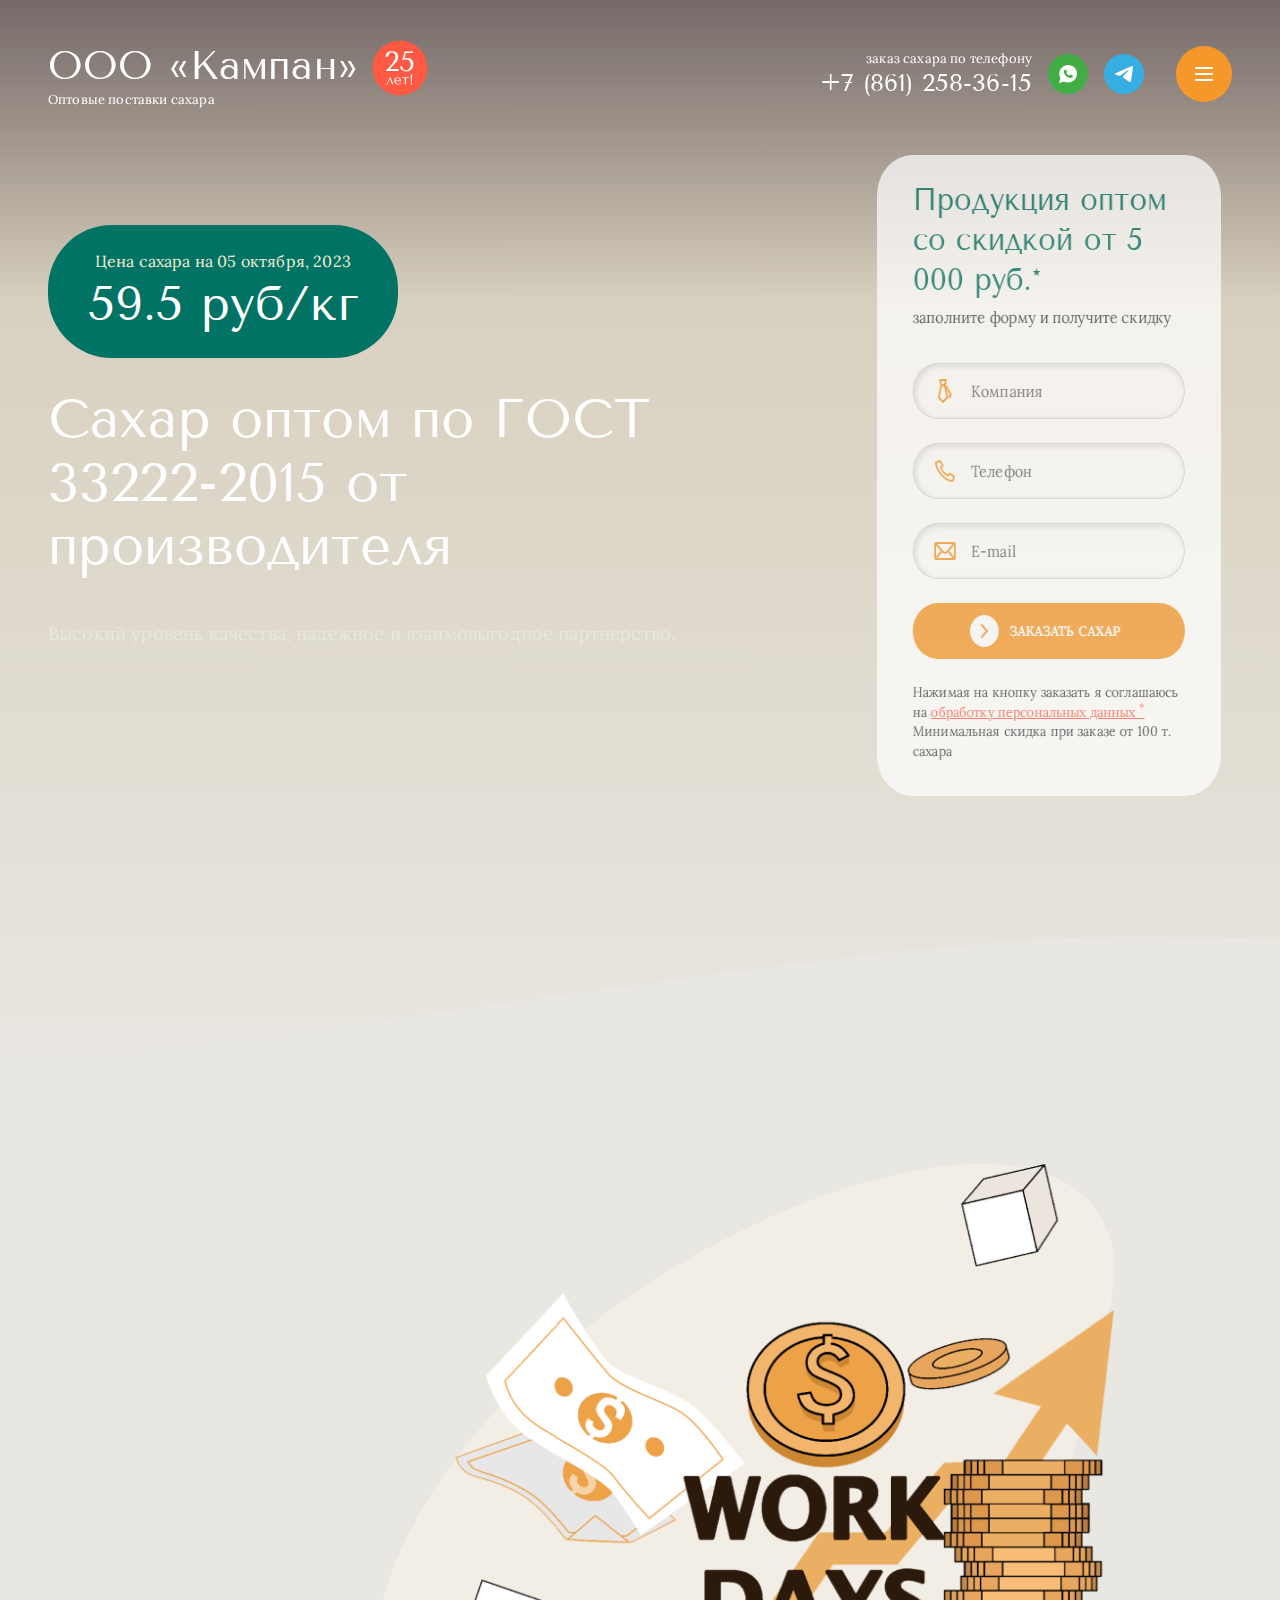
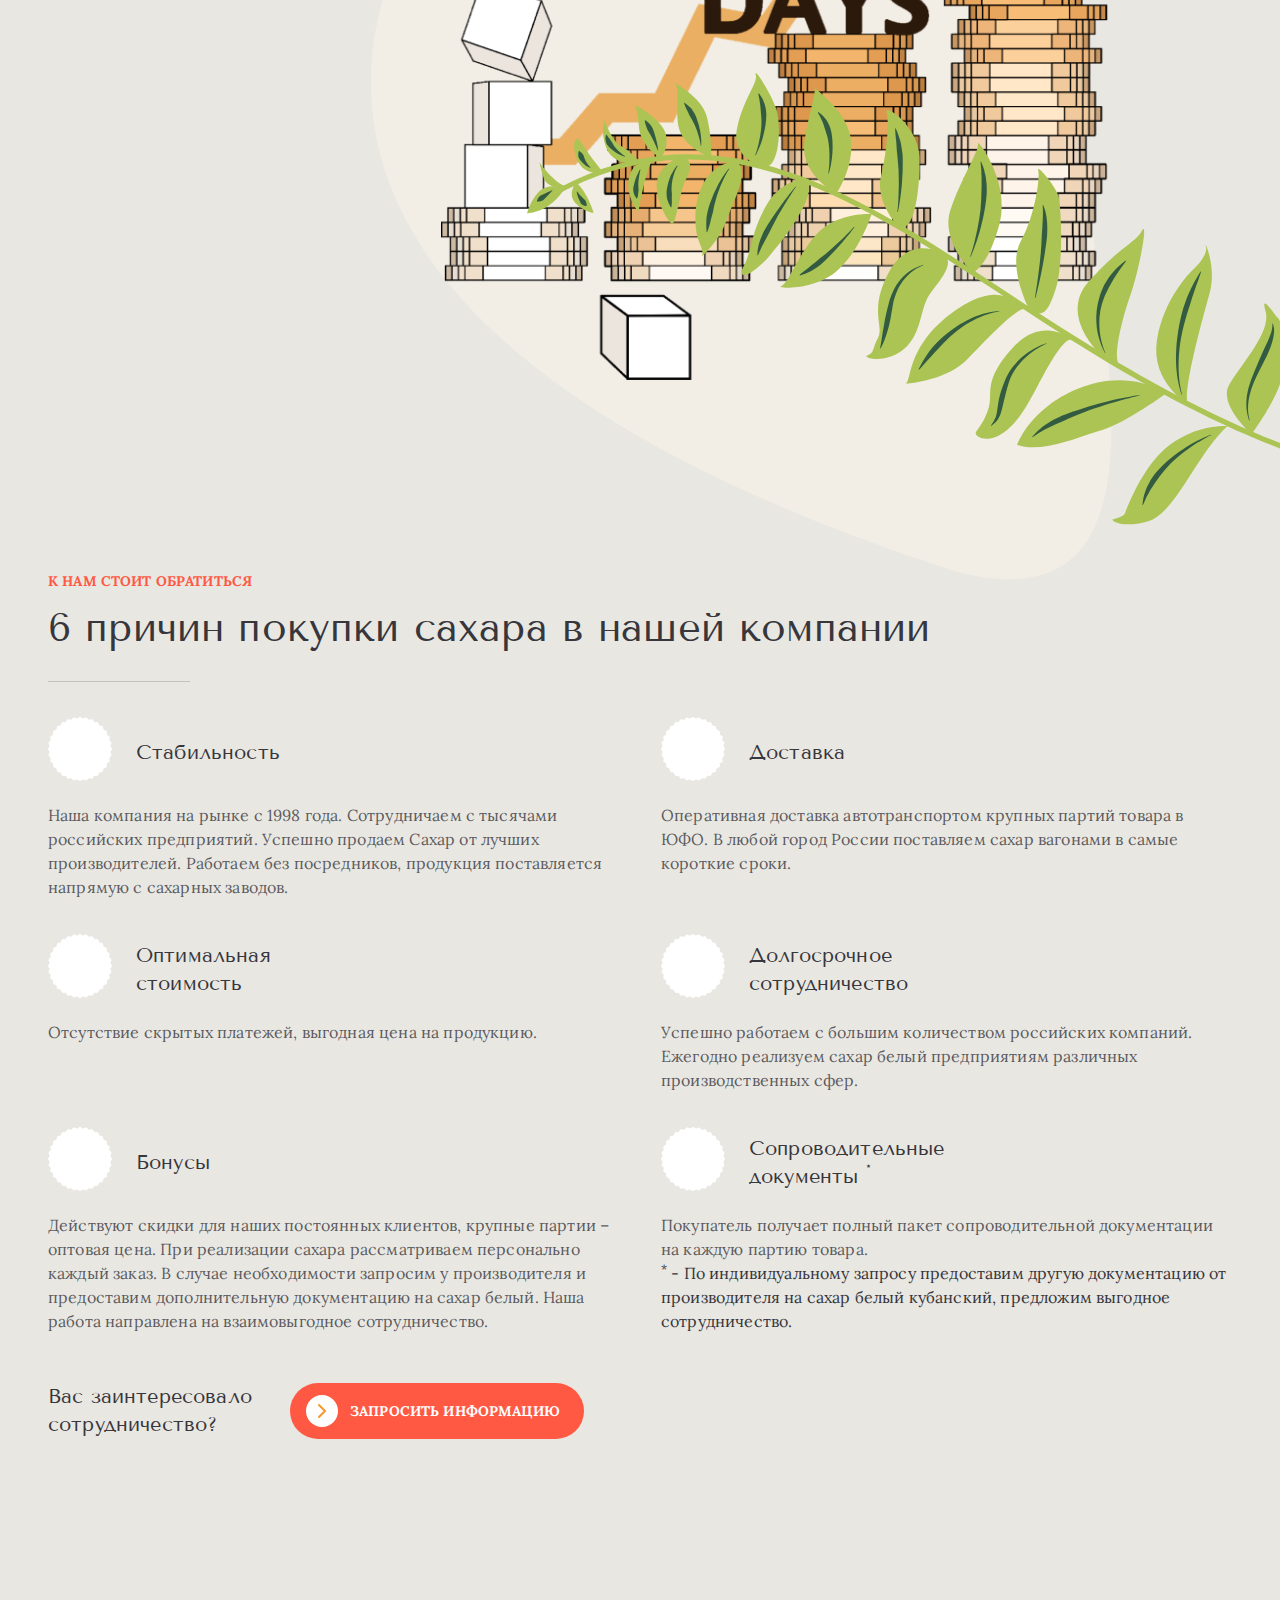
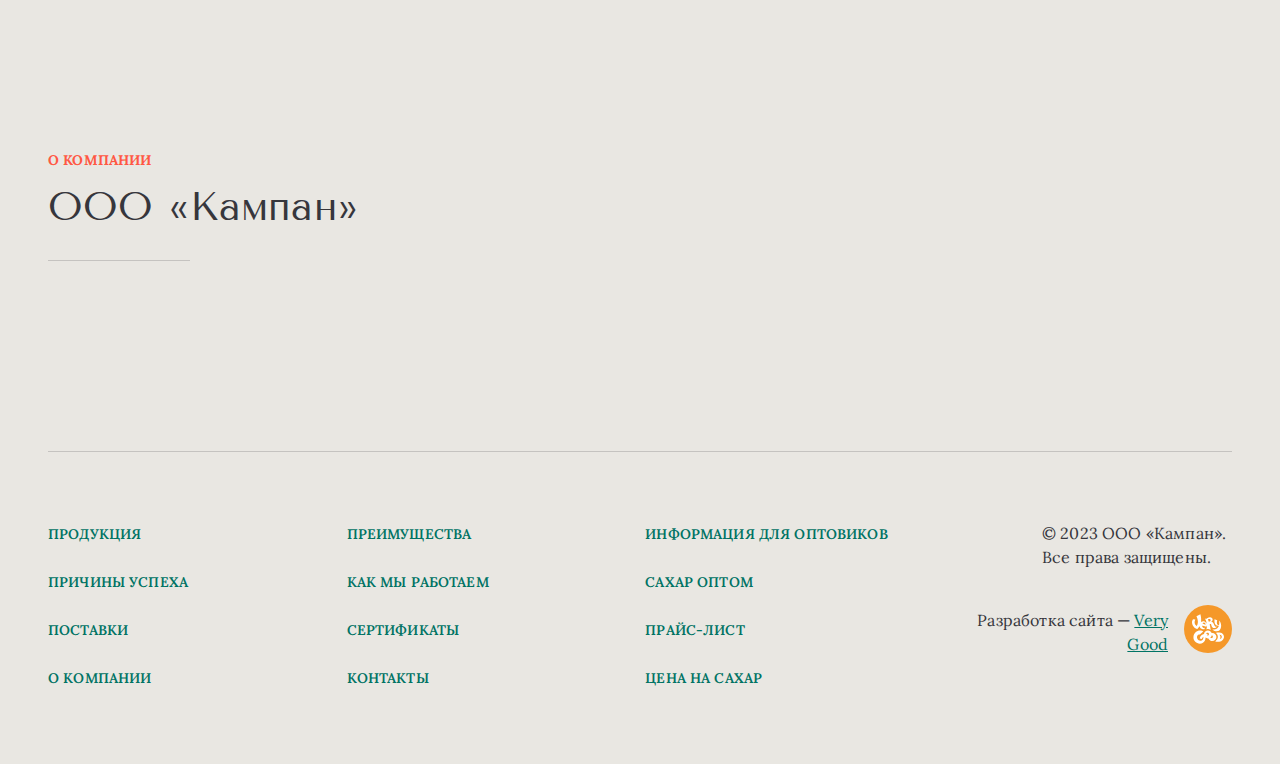
==== commit f19cd0f7: "адаптив первых секций" ====
--- a/home-page.html
+++ b/home-page.html
@@ -446,7 +446,7 @@
           <div class="reasons__grid-item reasons__grid-item--two">
             <div class="reasons__benefits benefits-composition">
 
-              <svg class="benefits-composition__bg" width="688" height="940" viewBox="0 0 688 940" fill="none"
+              <svg class="benefits-composition__bg" viewBox="0 0 688 940" fill="none"
                 xmlns="http://www.w3.org/2000/svg">
                 <path
                   d="M543.786 933.532C791.821 994.721 639.05 608.368 639.05 339.64C639.05 267.239 701.653 135.428 685.265 72.223C604.828 -238.069 -720.391 527.153 543.786 933.532Z"
--- a/css/style.min.css
+++ b/css/style.min.css
@@ -1 +1 @@
-:root{--Lora: "Lora", serif;--TenorSans: "Tenor Sans", sans-serif;--White: #ffffff;--Dark: #36363c;--Dark-mod: rgba(54, 54, 60, 0.2);--Dark-mod2: rgba(54, 54, 60, 0.8);--LightGreen: #f3edd3;--Orange: #f59829;--Red: #ff5843;--DarkGreen: #007364;--Bg: #e9e7e2}@font-face{font-family:"Lora";src:url(../fonts/Lora-Regular.woff2) format("woff2");font-weight:400;font-style:normal;font-display:swap}@font-face{font-family:"Lora";src:url(../fonts/Lora-SemiBold.woff2) format("woff2");font-weight:600;font-style:normal;font-display:swap}@font-face{font-family:"Lora";src:url(../fonts/Lora-Bold.woff2) format("woff2");font-weight:700;font-style:normal;font-display:swap}@font-face{font-family:"Tenor Sans";src:url(../fonts/TenorSans.woff2) format("woff2");font-weight:400;font-style:normal;font-display:swap}html{box-sizing:border-box;scroll-behavior:smooth}html *,html *::before,html *::after{box-sizing:border-box}body{margin:0;min-width:375px;font-size:16px;font-family:var(--Lora);position:relative;overflow-x:hidden;background-color:var(--Bg, #e9e7e2);color:var(--Dark, #36363c);font-style:normal;font-weight:400;line-height:1.5;letter-spacing:.16px}@media(max-width: 767px){body{font-size:14px}}img{height:auto;max-width:100%}input,textarea,a,button{font-family:inherit;font-size:inherit;line-height:inherit;letter-spacing:inherit}a{text-decoration:none;color:inherit;font-family:inherit;font-style:inherit}input::-webkit-outer-spin-button,input::-webkit-inner-spin-button{-webkit-appearance:none}input[type=number]{-moz-appearance:textfield}h1,h2,h3,h4,h5,h6{font-family:var(--TenorSans);color:var(--Dark, #36363c);line-height:1.2;font-style:normal;font-weight:400}a:not([class]){color:var(--Red, #ff5843);text-decoration-line:underline;transition:color .3s}a:not([class]):hover,a:not([class]):focus,a:not([class]):active{color:var(--Orange, #f59829);text-decoration-line:none}input,textarea{font-family:var(--Lora);font-size:inherit;line-height:inherit;letter-spacing:inherit;max-width:100%;width:100%;outline:none;padding:14px 24px;border-radius:32px;border:1px solid rgba(54,54,60,.2);background:var(--White, #fff);box-shadow:2px 2px 6px 0px rgba(0,0,0,.15) inset;position:relative;height:56px}input::-moz-placeholder, textarea::-moz-placeholder{font-family:var(--Lora);font-size:16px;line-height:inherit;letter-spacing:inherit;color:var(--Dark-mod2)}input::placeholder,textarea::placeholder{font-family:var(--Lora);font-size:16px;line-height:inherit;letter-spacing:inherit;color:var(--Dark-mod2)}@media(max-width: 767px){input,textarea{height:45px}}textarea{resize:none}:where(ul,ol):where([class]){padding-left:0}body,:where(blockquote,figure):where([class]){margin:0}:where(h1,h2,h3,h4,h5,h6,p,ul,ol,dl):where([class]){margin-block:0}:where(dd[class]){margin-left:0}:where(fieldset[class]){margin-left:0;padding:0;border:none}:where(ul[class]){list-style:none}p{--paragraphMarginBottom: 24px;margin-block:0}p:where(:not([class]):not(:last-child)){margin-bottom:var(--paragraphMarginBottom)}img{display:block;max-width:100%}input,textarea,select,button{font:inherit}html{height:100%;scroll-behavior:smooth}body{min-height:100%;line-height:1.5}svg *{transition-property:fill,stroke}@media(prefers-reduced-motion: reduce){*{animation-duration:.01ms !important;animation-iteration-count:1 !important;transition-duration:.01ms !important;scroll-behavior:auto !important}}.to-right{margin-right:0;margin-left:auto}.list-reset{margin:0;padding:0;list-style:none}.visually-hidden:not(:focus),input[type=checkbox].visually-hidden,input[type=radio].visually-hidden{position:absolute;overflow:hidden;clip:rect(0 0 0 0);width:1px;height:1px;margin:-1px;padding:0;white-space:nowrap;border:0;-webkit-clip-path:inset(100%);clip-path:inset(100%)}.button{text-decoration:none;cursor:pointer;position:relative;outline:0;z-index:2;display:flex;align-items:center;max-width:-moz-max-content;max-width:max-content;border:none;background-color:rgba(0,0,0,0);padding:10px 24px;font-family:var(--Lora);font-style:normal;line-height:1;color:var(--White, #fff);text-align:center;font-size:14px;font-weight:700;letter-spacing:.14px;text-transform:uppercase;height:56px}.button span{position:relative;z-index:2}.button svg path{transition:stroke .3s}.button::before{content:"";position:absolute;left:0;top:0;bottom:0;right:0;transition:all .3s ease-in-out;pointer-events:none;z-index:0;border-radius:32px;background-color:var(--Orange, #f59829)}.button__icon{background-color:var(--White);display:flex;align-items:center;justify-content:center;width:32px;height:32px;border-radius:50%;margin-right:12px;pointer-events:none;margin-left:-8px;color:var(--Orange, #f59829);transition:all .3s}.button__icon svg{width:16px}.button:hover::before,.button:active::before,.button:focus::before{background-color:var(--Red, #ff5843);left:-4px;top:-4px;bottom:-4px;right:-4px}.button:hover .button__icon,.button:active .button__icon,.button:focus .button__icon{color:var(--Red, #ff5843)}.button--full{max-width:100%;width:100%;justify-content:center}.button--green::before{background-color:var(--DarkGreen, #007364)}.button--green .button__icon{color:var(--DarkGreen, #007364)}.button--green:hover::before,.button--green:active::before,.button--green:focus::before{background-color:var(--Red, #ff5843)}.button--green:hover .button__icon,.button--green:active .button__icon,.button--green:focus .button__icon{color:var(--Red, #ff5843)}.button--red::before{background-color:var(--Red, #ff5843)}.button--red .button__icon{color:var(--Red, #ff5843)}.button--red:hover::before,.button--red:active::before,.button--red:focus::before{background-color:var(--Orange, #f59829)}.button--red:hover .button__icon,.button--red:active .button__icon,.button--red:focus .button__icon{color:var(--Orange, #f59829)}@media(max-width: 767px){.button{height:45px}}.radial-fill{background-color:var(--Orange, #f59829);border-radius:32px;position:relative;overflow:hidden}.radial-fill::before{display:none}.radial-fill span{pointer-events:none;position:relative;z-index:10}.radial-fill .decorate{position:absolute;pointer-events:none;z-index:4;width:0;height:0;border-radius:50%;background:var(--Red, #ff5843);transform:translate(-50%, -50%);transition:width .6s,height .6s,color .3s,background-color .4s}.radial-fill:hover .decorate,.radial-fill:active .decorate,.radial-fill:focus .decorate{width:100px;height:100px}.button-menu{position:relative;display:flex;align-items:center;justify-content:center;cursor:pointer;color:var(--White);width:56px;height:56px;border:none;padding:0;max-width:initial;max-height:initial;min-height:initial;background-color:rgba(0,0,0,0);flex-shrink:0;outline:0;border-radius:50%}.button-menu::before{content:"";position:absolute;left:0;top:0;bottom:0;right:0;transition:all .3s ease-in-out;pointer-events:none;background-color:var(--Orange, #f59829);z-index:0;border-radius:32px}.button-menu span,.button-menu span::after,.button-menu span::before{position:absolute;width:18px;height:2px;background-color:var(--White);z-index:2;border-radius:2px;transition:width .3s}.button-menu span::after,.button-menu span::before{content:"";display:block;transition:.3s}.button-menu span::before{transform:translateY(-6px)}.button-menu span::after{transform:translateY(6px)}.button-menu.isActive span{height:0}.button-menu.isActive span:before{transform:rotate(-45deg)}.button-menu.isActive span:after{transform:rotate(45deg)}.button-menu:hover span,.button-menu:hover span::after,.button-menu:hover span::before{width:24px}.button-menu:hover::before{left:-4px;top:-4px;bottom:-4px;right:-4px}@media(max-width: 767px){.button-menu{width:55px;height:55px}}.button-close{border:none;outline:0;width:48px;height:48px;border-radius:50%;background-color:rgba(0,0,0,0);cursor:pointer;display:flex;align-items:center;justify-content:center;position:relative}.button-close::before{content:"";position:absolute;left:-8px;top:-8px;bottom:-8px;right:-8px;transition:all .3s ease-in-out;pointer-events:none;background-color:var(--Orange, #f59829);z-index:0;border-radius:50%;border:8px solid var(--White)}.button-close__icon{flex-shrink:0;width:16px;height:16px;pointer-events:none;position:absolute;z-index:2;color:var(--White)}.button-close:hover::before{background-color:var(--Red, #ff5843);left:-12px;top:-12px;bottom:-12px;right:-12px}@media(max-width: 767px){.button-close{width:40px;height:40px}.button-close::before{left:-5px;top:-5px;bottom:-5px;right:-5px}.button-close:hover::before{background-color:var(--Red, #ff5843);left:-9px;top:-9px;bottom:-9px;right:-9px}}.title{display:block;margin:0;padding-bottom:30px;position:relative;margin-bottom:35px;color:var(--Dark, #36363c);font-size:40px;font-style:normal;font-weight:400;line-height:1.2}.title::after{content:"";display:block;width:12%;height:1px;position:absolute;left:0;bottom:0;background-color:var(--Dark-mod)}.title--white{color:var(--White)}.title--two{font-size:48px}.title--mod{max-width:-moz-max-content;max-width:max-content;padding-right:64px}@media(max-width: 1023px){.title{font-size:64px}}@media(max-width: 767px){.title{font-size:35px;padding-bottom:21px;padding-right:0}}.subtitle{display:block;margin:0;line-height:1.5;color:var(--Dark, #36363c);font-family:var(--Lora);font-size:16px;font-style:normal;font-weight:400;letter-spacing:.16px;margin-bottom:34px}.wrapper{max-width:1504px;width:100%;padding-inline:48px;margin-inline:auto}@media(max-width: 1600px){.wrapper{padding-inline:32px}}@media(max-width: 1399px){.wrapper{padding-inline:48px}}@media(max-width: 1023px){.wrapper{padding-inline:40px}}@media(max-width: 767px){.wrapper{padding-inline:20px}}.section{padding-top:155px;padding-bottom:155px;position:relative}.section:has(.decorate-wave-bottom){padding-bottom:288px}.section:has(.decorate-wave-bottom)+.section{padding-top:64px}.section:has(.decorate-wave-top){padding-top:288px}.swiper{width:100%;height:100%}.swiper-pagination{transition:initial;transform:initial;position:initial}.swiper-button-next:after,.swiper-button-prev:after{display:none}.swiper-button-next,.swiper-button-prev{margin:0;left:initial;right:initial}.decorate-wave-bottom{position:absolute;width:100vw;left:0;right:0;bottom:-1px;background-repeat:no-repeat;background-size:cover;background-position:top left;background-image:url("../img/wave/bottom.svg");height:0;padding-bottom:11.6145833333vw}@media(max-width: 1200px){.decorate-wave-bottom{padding-bottom:11.25vw}}@media(max-width: 1023px){.decorate-wave-bottom{padding-bottom:10.752688172vw}}@media(max-width: 767px){.decorate-wave-bottom{padding-bottom:10.4302477184vw}}.decorate-wave-top{position:absolute;width:100vw;top:-1px;left:0;right:0;background-repeat:no-repeat;background-size:cover;background-position:bottom right;background-image:url("../img/wave/top.svg");height:0;padding-bottom:11.6145833333vw}@media(max-width: 1200px){.decorate-wave-top{padding-bottom:11.25vw}}@media(max-width: 1023px){.decorate-wave-top{padding-bottom:10.752688172vw}}@media(max-width: 767px){.decorate-wave-top{padding-bottom:10.4302477184vw}}.benefits-list{display:grid;gap:13px 42px;grid-template-columns:repeat(2, 1fr)}.benefits-list__name{display:grid;gap:24px;grid-template-columns:64px 1fr;align-items:center;color:var(--Dark, #36363c);font-family:var(--TenorSans);font-size:20px;font-style:normal;font-weight:400;line-height:1.4;margin-bottom:14px}.benefits-list__text{color:var(--Dark-mod2);font-family:var(--Lora);font-size:16px;font-weight:400;margin:0}.benefits-list__text+.benefits-list__text{margin-top:1rem}.custom-icon{color:var(--White)}.custom-icon path:not([class]){fill:#f59829}.label{display:block;margin:0;color:var(--Red, #ff5843);font-family:var(--Lora);font-size:14px;font-style:normal;font-weight:700;line-height:1.7;letter-spacing:.14px;text-transform:uppercase;margin-bottom:10px}.form__grid{display:grid;gap:24px 32px;grid-template-columns:repeat(2, 1fr)}.form__grid--mod{grid-template-columns:repeat(1, 1fr)}.form__text{margin:0;color:var(--Dark, #36363c);font-size:14px;font-style:normal;font-weight:400;line-height:1.4;letter-spacing:.14px}.form__text a{color:var(--Red, #ff5843)}.form__item.icon{position:relative}.form__item.icon::before{content:"";display:block;width:24px;height:24px;background-size:contain;background-repeat:no-repeat;position:absolute;z-index:2;pointer-events:none;top:16px;left:24px}.form__item.icon input,.form__item.icon textarea{padding-left:64px}.form__item.icon.--phone:before{background-image:url("data:image/svg+xml;charset=UTF-8,%3csvg viewBox='0 0 26 26' fill='none' xmlns='http://www.w3.org/2000/svg'%3e%3cpath d='M8.90204 17.098C14.5102 22.7061 19.8664 23.8922 21.8429 24C23.1065 22.149 23.6402 20.6208 24 19.2551C22.6338 17.9248 20.6458 16.5679 18.8235 15.8041L16.6663 17.9607C15.9296 17.7634 13.9073 16.9272 11.4903 14.5097C9.07282 12.0922 8.23662 10.0704 8.03929 9.33368L10.1959 7.17653C9.43209 5.35418 8.07521 3.36625 6.74489 2C5.37864 2.35926 3.85099 2.89348 2 4.15715C2.10778 6.13415 3.29439 11.4898 8.90204 17.098Z' stroke='%23F59829' stroke-width='2' stroke-miterlimit='10'/%3e%3c/svg%3e ")}.form__item.icon.--volume:before{background-image:url("data:image/svg+xml;charset=UTF-8,%3csvg viewBox='0 0 24 24' fill='none' xmlns='http://www.w3.org/2000/svg'%3e%3cpath d='M20 23H12H4V11C4 9.896 4.896 9 6 9H8C8.553 9 9 8.552 9 8V6C9 5.448 8.553 5 8 5H6C5.447 5 5 4.552 5 4V2C5 1.448 5.447 1 6 1H18C18.553 1 19 1.448 19 2V4C19 4.552 18.553 5 18 5H16C15.447 5 15 5.448 15 6V7.97501C15 8.52101 15.427 9.003 15.974 9H18C19.104 9 20 9.896 20 11V23Z' stroke='%23F59829' stroke-width='2' stroke-miterlimit='10'/%3e%3c/svg%3e ")}.form__item.icon.--mail:before{background-image:url("data:image/svg+xml;charset=UTF-8,%3csvg viewBox='0 0 24 24' fill='none' xmlns='http://www.w3.org/2000/svg'%3e%3cpath d='M23 18.9677C23 19.5375 22.552 20 22 20H2C1.448 20 1 19.5375 1 18.9677V5.03226C1 4.46245 1.448 4 2 4H22C22.552 4 23 4.46245 23 5.03226V18.9677Z' stroke='%23F59829' stroke-width='2' stroke-miterlimit='10'/%3e%3cpath d='M22 5L14.4745 12.8C13.108 14.2106 10.8915 14.2106 9.525 12.8L2 5' stroke='%23F59829' stroke-width='2' stroke-miterlimit='10' stroke-linecap='round'/%3e%3cpath d='M3 17.9355L7.5 13.2903' stroke='%23F59829' stroke-width='2' stroke-miterlimit='10' stroke-linecap='round'/%3e%3cpath d='M21 17.9355L16.5 13.2903' stroke='%23F59829' stroke-width='2' stroke-miterlimit='10' stroke-linecap='round'/%3e%3c/svg%3e ")}.form__item.icon.--company::before{background-image:url("data:image/svg+xml;charset=UTF-8,%3csvg viewBox='0 0 24 24' fill='none' xmlns='http://www.w3.org/2000/svg'%3e%3cpath d='M9.78261 1H13.1304L11.6957 6.26087H9.78261H7.86957L6.43478 1H9.78261Z' stroke='%23F59829' stroke-width='2' stroke-miterlimit='10' stroke-linejoin='round'/%3e%3cpath d='M11.6957 6.26086H9.78261H7.86957L5 18.2174L9.78261 23L14.5652 18.2174L11.6957 6.26086Z' stroke='%23F59829' stroke-width='2' stroke-miterlimit='10' stroke-linejoin='round'/%3e%3cpath d='M16 17.2609L17.913 17.7391L18.3913 15.8261L13.1304 6.73914' stroke='%23F59829' stroke-width='2' stroke-miterlimit='10' stroke-linejoin='round'/%3e%3c/svg%3e ")}.form__item.icon.--city::before{background-image:url("data:image/svg+xml;charset=UTF-8,%3csvg viewBox='0 0 24 25' fill='none' xmlns='http://www.w3.org/2000/svg'%3e%3cpath d='M12 1C16.4183 1 20 4.46099 20 8.72993C20.0023 10.5761 19.7188 11.8558 18.6331 13.5356C17.5474 15.2142 12 23 12 23C12 23 6.45259 15.2142 5.36688 13.5356C4.28117 11.8558 3.9966 10.5761 4.00003 8.72993C4.00003 4.46099 7.58173 1 12 1Z' stroke='%23F59829' stroke-width='2' stroke-miterlimit='10'/%3e%3ccircle cx='12' cy='9' r='3' stroke='%23F59829' stroke-width='2'/%3e%3c/svg%3e ")}.form__item.icon.--user::before{background-image:url("data:image/svg+xml;charset=UTF-8,%3csvg viewBox='0 0 24 24' fill='none' xmlns='http://www.w3.org/2000/svg'%3e%3cpath d='M9 15V17C9 17.8 8.25799 18.417 7.45999 18.625L4.48401 19.398C3.15501 19.743 2.024 21.028 2 22.001V24.001' stroke='%23F59829' stroke-width='2' stroke-miterlimit='10'/%3e%3cpath d='M15 15V17C15 17.8 15.742 18.417 16.54 18.625L19.516 19.398C20.845 19.743 21.976 21.028 22 22.001V24.001' stroke='%23F59829' stroke-width='2' stroke-miterlimit='10'/%3e%3cpath d='M13 1C15.436 1 17 2.515 17 5V7L18 8V10L17 11C17 11 17 12.768 17 13C17 15.083 13 16 12 16C11 16 7 15.083 7 13C7 12.768 7 11 7 11L6 10V8L7 7V5C7 2.515 8.564 1 11 1H13Z' stroke='%23F59829' stroke-width='2' stroke-miterlimit='10'/%3e%3c/svg%3e ")}@media(max-width: 1023px){.form__grid--mod{grid-template-columns:repeat(2, 1fr)}.form__grid--mod .form__item--mod{grid-column:span 2}}@media(max-width: 767px){.form__group{grid-template-columns:1fr;gap:24px}.form__grid--mod{grid-template-columns:repeat(1, 1fr)}.form__grid--mod .form__item--mod{grid-column:initial}}.feedback{background-color:var(--White);border-radius:40px;padding:25px 40px 35px}.feedback__title{display:block;margin:0;margin-bottom:5px;color:var(--DarkGreen, #007364);font-family:var(--TenorSans);font-size:32px;font-style:normal;font-weight:400;line-height:1.25}.feedback__text{margin:0;margin-bottom:34px}@media(max-width: 1200px){.feedback{padding:24px 32px 31px}.feedback__title{font-size:24px;margin-bottom:14px}.feedback__text{margin-bottom:26px}}@media(max-width: 767px){.feedback{padding:18px 25px 25px}.feedback__title{font-size:20px;margin-bottom:7px}.feedback__text{margin-bottom:25px}}.social-list{margin:0;padding:0;list-style:none;display:grid;gap:16px;grid-template-columns:repeat(2, auto);max-width:-moz-max-content;max-width:max-content}.social-list__link{width:40px;height:40px;display:flex;align-items:center;justify-content:center;position:relative;color:var(--White)}.social-list__link::before{content:"";position:absolute;left:0;top:0;bottom:0;right:0;transition:all .3s ease-in-out;pointer-events:none;background-color:var(--Orange, #f59829);z-index:0;border-radius:50%}.social-list__link svg{width:18px;position:relative}.social-list__link.whatsapp::before{background-color:#43ad45}.social-list__link.telegram::before{background-color:#37aee2}.social-list__link:hover::before{left:-4px;top:-4px;bottom:-4px;right:-4px}.logotype{display:grid;gap:13px;grid-template-columns:1fr 56px;max-width:-moz-max-content;max-width:max-content}.logotype__name{margin:0;color:var(--White);font-family:var(--TenorSans);font-size:40px;font-style:normal;font-weight:400;line-height:1.3;transition:all .3s}.logotype__name small{display:block;font-family:var(--Lora);font-size:13px;font-style:normal;font-weight:400}.logotype__icon{max-width:56px;display:block;color:var(--Red)}.logotype .custom{fill:var(--White)}@media(max-width: 1023px){.logotype{gap:8px}.logotype__name{font-size:30px}}@media(max-width: 767px){.logotype .header{padding-top:10px;padding-bottom:10px}.logotype__name{font-size:24px}}.navigation{position:absolute;top:0;left:0;z-index:100;background-color:var(--DarkGreen);color:var(--White);width:100vw;height:100vh;display:flex;transition:all .3s}.navigation__list{list-style:none;padding:0;margin:0;display:grid;gap:32px;grid-template-columns:repeat(2, 1fr)}.navigation__link{display:flex;align-items:center;position:relative}.navigation__link::before{content:"";position:absolute;left:0;top:0;bottom:0;right:0;transition:all .3s ease-in-out;pointer-events:none;background-color:rgba(0,0,0,0);z-index:0;border-radius:32px}.navigation__link:hover::before,.navigation__link:hover::before,.navigation__link:focus::before{background-color:var(--Orange, #f59829);left:-4px;top:-4px;bottom:-4px;right:-4px}.navigation__link__icon{background-color:var(--White);display:flex;align-items:center;justify-content:center;width:32px;height:32px;border-radius:50%;margin-right:12px;pointer-events:none;margin-left:-8px}.navigation__link__icon svg{width:16px}.benefits-composition{position:relative}.benefits-composition__bg{position:absolute;top:0;left:-70px;z-index:1}.benefits-composition__image{position:relative;z-index:2;max-width:688px;width:100%;display:block}.benefits-composition__branch{position:absolute;bottom:-440px;left:50px;z-index:3;width:900px}.text-and-button{display:grid;gap:32px;grid-template-columns:210px auto;align-items:center}.text-and-button__title{display:block;margin:0;font-family:var(--TenorSans);font-weight:400;font-size:20px;line-height:1.4;color:var(--Dark)}@media(max-width: 1200px){.text-and-button{grid-template-columns:385px auto;gap:50px}}@media(max-width: 1023px){.text-and-button{grid-template-columns:212px auto;gap:16px}}@media(max-width: 767px){.text-and-button{grid-template-columns:1fr;gap:8px}}.header{padding-top:40px;padding-bottom:40px;background-color:rgba(0,0,0,0);position:fixed;top:0;max-width:100%;width:100%;z-index:999;transition:all .4s}.header__grid{display:grid;gap:32px;grid-template-columns:auto 1fr}.header__flex{display:grid;align-items:center;gap:16px;grid-template-columns:auto auto auto;max-width:-moz-max-content;max-width:max-content;margin-left:auto}.header__contacts{margin:0;text-align:right;color:var(--White, #fff);font-size:13px;max-width:220px}.header__contacts a{display:block;color:inherit;text-align:right;font-family:var(--TenorSans);font-size:24px;line-height:1.33;text-decoration:none}.header .button-menu{margin-left:16px}@media(max-width: 1200px){.header .button-menu{margin-left:0}}@media(max-width: 1023px){.header{padding-top:48px;padding-bottom:48px}.header__grid{gap:29px;grid-template-columns:auto 1fr}.header__contacts a{font-size:20px}}@media(max-width: 767px){.header{padding-top:20px;padding-bottom:20px}.header__grid{gap:29px}.header__contacts{display:none}.header__social{display:none}.header__flex{display:block}}.footer__inner{padding-top:70px;padding-bottom:75px;position:relative}.footer__inner::before{content:"";background:var(--Dark-mod);width:100%;height:1px;display:block;position:absolute;top:0;left:0;right:0}.footer__grid{display:grid;gap:32px;grid-template-columns:9fr 3fr}.footer__copyright{margin-bottom:36px;max-width:190px;margin-left:auto}@media(max-width: 1023px){.footer__grid{grid-template-columns:1fr}.footer__grid-item:last-of-type{display:grid;grid-template-columns:1fr 210px}.footer__copyright{margin-bottom:0;margin-right:auto;margin-left:0}}@media(max-width: 767px){.footer__inner{padding-top:40px;padding-bottom:35px}.footer__grid-item:last-of-type{grid-template-columns:1fr;gap:18px}.footer__copyright{max-width:100%}}.site-developers{text-align:right}.site-developers__grid{display:grid;gap:16px;grid-template-columns:1fr 48px;align-items:center}.site-developers a{color:var(--DarkGreen)}@media(max-width: 767px){.site-developers{text-align:left}.site-developers__grid{grid-template-columns:48px 1fr}.site-developers__text{order:2}.site-developers__logo{order:1}}.footer-menu{list-style:none;padding:0;margin:0;display:grid;gap:24px 32px;grid-template-columns:repeat(3, 1fr)}.footer-menu__link{text-decoration:none;font-family:var(--Lora);font-weight:600;font-size:14px;letter-spacing:.01em;text-transform:uppercase;color:var(--DarkGreen)}@media(max-width: 767px){.footer-menu{grid-template-columns:repeat(2, 1fr);gap:14px 32px}}.hero{position:relative;overflow:hidden;min-height:100vh}.hero::before{content:"";display:block;top:0;left:0;width:100%;height:100%;position:absolute;background:linear-gradient(180deg, rgba(93, 82, 86, 0.8) 0%, rgba(93, 82, 86, 0) 27.96%),linear-gradient(180deg, rgba(188, 169, 131, 0.5) 0%, rgba(188, 169, 131, 0) 100%);z-index:0}.hero__video{position:absolute;top:0;left:0;width:100%;height:100%;z-index:-1}.hero video{display:block;width:100%;height:100%;-o-object-fit:cover;object-fit:cover}.hero__grid{position:relative;z-index:10;display:grid;grid-template-columns:8fr 4fr;gap:32px;align-items:center}.hero__label{display:block;margin:0;background-color:var(--DarkGreen);border-radius:64px;padding:24px 40px 22px;color:var(--LightGreen, #f3edd3);font-style:normal;font-weight:400;text-align:center;max-width:-moz-max-content;max-width:max-content;margin-bottom:30px}.hero__label span{display:block;color:#fff;font-family:var(--TenorSans);font-size:48px;font-style:normal;font-weight:400;line-height:1.3}.hero__title{margin:0;margin-bottom:24px;display:block;color:var(--White);font-family:var(--TenorSans);font-size:54px;font-style:normal;font-weight:400;line-height:1.18;max-width:808px}.hero__text{margin:0;color:var(--White, #fff);font-size:18px;font-style:normal;font-weight:400;line-height:1.33;margin-bottom:43px;max-width:808px}.hero__buttons{display:grid;max-width:-moz-max-content;max-width:max-content;gap:32px;grid-template-columns:repeat(2, auto)}.hero__wave svg{position:absolute;bottom:-1px;left:0;right:0;color:var(--Bg)}@media(max-width: 1200px){.hero{padding-top:152px;padding-bottom:110px;min-height:768px}.hero__grid{grid-template-columns:7fr 5fr}}@media(max-width: 1023px){.hero{padding-top:160px;padding-bottom:104px;min-height:initial}.hero__grid{grid-template-columns:1fr;gap:48px}.hero__title{font-size:40px;margin-bottom:27px}}@media(max-width: 767px){.hero{padding-top:105px;padding-bottom:155px;min-height:670px}.hero__label{padding:12px 30px 10px;margin-bottom:13px;font-size:14px}.hero__label span{font-size:35px}.hero__title{font-size:35px;margin-bottom:14px}.hero__text{font-size:16px;margin-bottom:23px}.hero__buttons{grid-template-columns:repeat(1, 1fr);gap:15px;max-width:100%}.hero .button{max-width:100%;width:100%;justify-content:center}}.reasons{position:relative;padding-top:33px !important}.reasons__grid{display:grid;gap:32px;grid-template-columns:685px 1fr;align-items:flex-start}.reasons__benefits{position:absolute;right:136px}.reasons__benefits-list{margin-bottom:63px}@media(max-width: 1400px){.reasons__grid{grid-template-columns:1fr;gap:120px}.reasons__benefits{position:relative;right:initial;max-width:-moz-max-content;max-width:max-content;margin:0 auto}.reasons .reasons__grid-item{order:2}.reasons .reasons__grid-item--two{order:1}.reasons .benefits-composition__branch{bottom:-187px}}@media(max-width: 1023px){.reasons .benefits-composition__image{max-width:616px}.reasons .benefits-composition__bg{width:842px}}.inner-page{background-color:var(--Orange-Yellow)}.inner-page .header{background:var(--Orange, #fe7f00)}.inner-page .main{padding-top:124px}@media(max-width: 1023px){.inner-page .main{padding-top:80px}}.simple-page{background-color:var(--Orange-Yellow)}.simple-page .header{background-color:rgba(0,0,0,0)}.simple-page .main{padding-top:0}.contacts-page .header{background:#fe7f00}.header-sticky .header{padding-top:12px;padding-bottom:12px;background-color:var(--DarkGreen);color:var(--White)}.header-sticky .logotype__name{font-size:32px}@media(max-width: 1023px){.header-sticky .logotype__name{font-size:30px}}@media(max-width: 767px){.header-sticky .header{padding-top:10px;padding-bottom:10px}.header-sticky .logotype__name{font-size:24px}}.menu-open{overflow:hidden;margin-right:17px}.menu-open .header{background:var(--White)}.menu-open .header__logo{max-width:90px;opacity:1}.menu-open .header__logo svg g,.menu-open .header__logo svg defs path{transition:fill .3s;fill:var(--PinkRed)}.menu-open .mob-nav{opacity:1;visibility:initial;pointer-events:initial}.menu-open .header__wrapper{border-bottom:1px solid var(--Line-mod)}@media(max-width: 1023px){.menu-open .header__logo{max-width:70px}}/*# sourceMappingURL=style.min.css.map */+:root{--Lora: "Lora", serif;--TenorSans: "Tenor Sans", sans-serif;--White: #ffffff;--Dark: #36363c;--Dark-mod: rgba(54, 54, 60, 0.2);--Dark-mod2: rgba(54, 54, 60, 0.8);--LightGreen: #f3edd3;--Orange: #f59829;--Red: #ff5843;--DarkGreen: #007364;--Bg: #e9e7e2}@font-face{font-family:"Lora";src:url(../fonts/Lora-Regular.woff2) format("woff2");font-weight:400;font-style:normal;font-display:swap}@font-face{font-family:"Lora";src:url(../fonts/Lora-SemiBold.woff2) format("woff2");font-weight:600;font-style:normal;font-display:swap}@font-face{font-family:"Lora";src:url(../fonts/Lora-Bold.woff2) format("woff2");font-weight:700;font-style:normal;font-display:swap}@font-face{font-family:"Tenor Sans";src:url(../fonts/TenorSans.woff2) format("woff2");font-weight:400;font-style:normal;font-display:swap}html{box-sizing:border-box;scroll-behavior:smooth}html *,html *::before,html *::after{box-sizing:border-box}body{margin:0;min-width:375px;font-size:16px;font-family:var(--Lora);position:relative;overflow-x:hidden;background-color:var(--Bg, #e9e7e2);color:var(--Dark, #36363c);font-style:normal;font-weight:400;line-height:1.5;letter-spacing:.16px}@media(max-width: 767px){body{font-size:14px}}img{height:auto;max-width:100%}input,textarea,a,button{font-family:inherit;font-size:inherit;line-height:inherit;letter-spacing:inherit}a{text-decoration:none;color:inherit;font-family:inherit;font-style:inherit}input::-webkit-outer-spin-button,input::-webkit-inner-spin-button{-webkit-appearance:none}input[type=number]{-moz-appearance:textfield}h1,h2,h3,h4,h5,h6{font-family:var(--TenorSans);color:var(--Dark, #36363c);line-height:1.2;font-style:normal;font-weight:400}a:not([class]){color:var(--Red, #ff5843);text-decoration-line:underline;transition:color .3s}a:not([class]):hover,a:not([class]):focus,a:not([class]):active{color:var(--Orange, #f59829);text-decoration-line:none}input,textarea{font-family:var(--Lora);font-size:inherit;line-height:inherit;letter-spacing:inherit;max-width:100%;width:100%;outline:none;padding:14px 24px;border-radius:32px;border:1px solid rgba(54,54,60,.2);background:var(--White, #fff);box-shadow:2px 2px 6px 0px rgba(0,0,0,.15) inset;position:relative;height:56px}input::-moz-placeholder, textarea::-moz-placeholder{font-family:var(--Lora);font-size:16px;line-height:inherit;letter-spacing:inherit;color:var(--Dark-mod2)}input::placeholder,textarea::placeholder{font-family:var(--Lora);font-size:16px;line-height:inherit;letter-spacing:inherit;color:var(--Dark-mod2)}@media(max-width: 767px){input,textarea{height:45px}}textarea{resize:none}:where(ul,ol):where([class]){padding-left:0}body,:where(blockquote,figure):where([class]){margin:0}:where(h1,h2,h3,h4,h5,h6,p,ul,ol,dl):where([class]){margin-block:0}:where(dd[class]){margin-left:0}:where(fieldset[class]){margin-left:0;padding:0;border:none}:where(ul[class]){list-style:none}p{--paragraphMarginBottom: 24px;margin-block:0}p:where(:not([class]):not(:last-child)){margin-bottom:var(--paragraphMarginBottom)}img{display:block;max-width:100%}input,textarea,select,button{font:inherit}html{height:100%;scroll-behavior:smooth}body{min-height:100%;line-height:1.5}svg *{transition-property:fill,stroke}@media(prefers-reduced-motion: reduce){*{animation-duration:.01ms !important;animation-iteration-count:1 !important;transition-duration:.01ms !important;scroll-behavior:auto !important}}.to-right{margin-right:0;margin-left:auto}.list-reset{margin:0;padding:0;list-style:none}.visually-hidden:not(:focus),input[type=checkbox].visually-hidden,input[type=radio].visually-hidden{position:absolute;overflow:hidden;clip:rect(0 0 0 0);width:1px;height:1px;margin:-1px;padding:0;white-space:nowrap;border:0;-webkit-clip-path:inset(100%);clip-path:inset(100%)}.button{text-decoration:none;cursor:pointer;position:relative;outline:0;z-index:2;display:flex;align-items:center;max-width:-moz-max-content;max-width:max-content;border:none;background-color:rgba(0,0,0,0);padding:10px 24px;font-family:var(--Lora);font-style:normal;line-height:1;color:var(--White, #fff);text-align:center;font-size:14px;font-weight:700;letter-spacing:.14px;text-transform:uppercase;height:56px}.button span{position:relative;z-index:2}.button svg path{transition:stroke .3s}.button::before{content:"";position:absolute;left:0;top:0;bottom:0;right:0;transition:all .3s ease-in-out;pointer-events:none;z-index:0;border-radius:32px;background-color:var(--Orange, #f59829)}.button__icon{background-color:var(--White);display:flex;align-items:center;justify-content:center;width:32px;height:32px;border-radius:50%;margin-right:12px;pointer-events:none;margin-left:-8px;color:var(--Orange, #f59829);transition:all .3s;flex-shrink:0}.button__icon svg{width:16px}.button:hover::before,.button:active::before,.button:focus::before{background-color:var(--Red, #ff5843);left:-4px;top:-4px;bottom:-4px;right:-4px}.button:hover .button__icon,.button:active .button__icon,.button:focus .button__icon{color:var(--Red, #ff5843)}.button--full{max-width:100%;width:100%;justify-content:center}.button--green::before{background-color:var(--DarkGreen, #007364)}.button--green .button__icon{color:var(--DarkGreen, #007364)}.button--green:hover::before,.button--green:active::before,.button--green:focus::before{background-color:var(--Red, #ff5843)}.button--green:hover .button__icon,.button--green:active .button__icon,.button--green:focus .button__icon{color:var(--Red, #ff5843)}.button--red::before{background-color:var(--Red, #ff5843)}.button--red .button__icon{color:var(--Red, #ff5843)}.button--red:hover::before,.button--red:active::before,.button--red:focus::before{background-color:var(--Orange, #f59829)}.button--red:hover .button__icon,.button--red:active .button__icon,.button--red:focus .button__icon{color:var(--Orange, #f59829)}@media(max-width: 767px){.button{height:45px}}.radial-fill{background-color:var(--Orange, #f59829);border-radius:32px;position:relative;overflow:hidden}.radial-fill::before{display:none}.radial-fill span{pointer-events:none;position:relative;z-index:10}.radial-fill .decorate{position:absolute;pointer-events:none;z-index:4;width:0;height:0;border-radius:50%;background:var(--Red, #ff5843);transform:translate(-50%, -50%);transition:width .6s,height .6s,color .3s,background-color .4s}.radial-fill:hover .decorate,.radial-fill:active .decorate,.radial-fill:focus .decorate{width:100px;height:100px}.button-menu{position:relative;display:flex;align-items:center;justify-content:center;cursor:pointer;color:var(--White);width:56px;height:56px;border:none;padding:0;max-width:initial;max-height:initial;min-height:initial;background-color:rgba(0,0,0,0);flex-shrink:0;outline:0;border-radius:50%}.button-menu::before{content:"";position:absolute;left:0;top:0;bottom:0;right:0;transition:all .3s ease-in-out;pointer-events:none;background-color:var(--Orange, #f59829);z-index:0;border-radius:32px}.button-menu span,.button-menu span::after,.button-menu span::before{position:absolute;width:18px;height:2px;background-color:var(--White);z-index:2;border-radius:2px;transition:width .3s}.button-menu span::after,.button-menu span::before{content:"";display:block;transition:.3s}.button-menu span::before{transform:translateY(-6px)}.button-menu span::after{transform:translateY(6px)}.button-menu.isActive span{height:0}.button-menu.isActive span:before{transform:rotate(-45deg)}.button-menu.isActive span:after{transform:rotate(45deg)}.button-menu:hover span,.button-menu:hover span::after,.button-menu:hover span::before{width:24px}.button-menu:hover::before{left:-4px;top:-4px;bottom:-4px;right:-4px}@media(max-width: 767px){.button-menu{width:55px;height:55px}}.button-close{border:none;outline:0;width:48px;height:48px;border-radius:50%;background-color:rgba(0,0,0,0);cursor:pointer;display:flex;align-items:center;justify-content:center;position:relative}.button-close::before{content:"";position:absolute;left:-8px;top:-8px;bottom:-8px;right:-8px;transition:all .3s ease-in-out;pointer-events:none;background-color:var(--Orange, #f59829);z-index:0;border-radius:50%;border:8px solid var(--White)}.button-close__icon{flex-shrink:0;width:16px;height:16px;pointer-events:none;position:absolute;z-index:2;color:var(--White)}.button-close:hover::before{background-color:var(--Red, #ff5843);left:-12px;top:-12px;bottom:-12px;right:-12px}@media(max-width: 767px){.button-close{width:40px;height:40px}.button-close::before{left:-5px;top:-5px;bottom:-5px;right:-5px}.button-close:hover::before{background-color:var(--Red, #ff5843);left:-9px;top:-9px;bottom:-9px;right:-9px}}.title{display:block;margin:0;padding-bottom:30px;position:relative;margin-bottom:35px;color:var(--Dark, #36363c);font-size:40px;font-style:normal;font-weight:400;line-height:1.2}.title::after{content:"";display:block;width:12%;height:1px;position:absolute;left:0;bottom:0;background-color:var(--Dark-mod)}.title--white{color:var(--White)}.title--two{font-size:48px}.title--mod{max-width:-moz-max-content;max-width:max-content;padding-right:64px}@media(max-width: 1023px){.title{font-size:40px}}@media(max-width: 767px){.title{font-size:30px;padding-bottom:21px;padding-right:0;margin-bottom:26px}.title::after{width:26%}}.subtitle{display:block;margin:0;line-height:1.5;color:var(--Dark, #36363c);font-family:var(--Lora);font-size:16px;font-style:normal;font-weight:400;letter-spacing:.16px;margin-bottom:34px}.wrapper{max-width:1504px;width:100%;padding-inline:48px;margin-inline:auto}@media(max-width: 1600px){.wrapper{padding-inline:32px}}@media(max-width: 1399px){.wrapper{padding-inline:48px}}@media(max-width: 1023px){.wrapper{padding-inline:40px}}@media(max-width: 767px){.wrapper{padding-inline:20px}}.section{padding-top:155px;padding-bottom:155px;position:relative}.section:has(.decorate-wave-bottom){padding-bottom:288px}.section:has(.decorate-wave-bottom)+.section{padding-top:64px}.section:has(.decorate-wave-top){padding-top:288px}.swiper{width:100%;height:100%}.swiper-pagination{transition:initial;transform:initial;position:initial}.swiper-button-next:after,.swiper-button-prev:after{display:none}.swiper-button-next,.swiper-button-prev{margin:0;left:initial;right:initial}.decorate-wave-bottom{position:absolute;width:100vw;left:0;right:0;bottom:-1px;background-repeat:no-repeat;background-size:cover;background-position:top left;background-image:url("../img/wave/bottom.svg");height:0;padding-bottom:11.6145833333vw}@media(max-width: 1200px){.decorate-wave-bottom{padding-bottom:11.25vw}}@media(max-width: 1023px){.decorate-wave-bottom{padding-bottom:10.752688172vw}}@media(max-width: 767px){.decorate-wave-bottom{padding-bottom:10.4302477184vw}}.decorate-wave-top{position:absolute;width:100vw;top:-1px;left:0;right:0;background-repeat:no-repeat;background-size:cover;background-position:bottom right;background-image:url("../img/wave/top.svg");height:0;padding-bottom:11.6145833333vw}@media(max-width: 1200px){.decorate-wave-top{padding-bottom:11.25vw}}@media(max-width: 1023px){.decorate-wave-top{padding-bottom:10.752688172vw}}@media(max-width: 767px){.decorate-wave-top{padding-bottom:10.4302477184vw}}.benefits-list{display:grid;gap:13px 42px;grid-template-columns:repeat(2, 1fr)}.benefits-list__name{display:grid;gap:24px;grid-template-columns:64px 1fr;align-items:center;color:var(--Dark, #36363c);font-family:var(--TenorSans);font-size:20px;font-style:normal;font-weight:400;line-height:1.4;margin-bottom:14px}.benefits-list__text{color:var(--Dark-mod2);font-family:var(--Lora);font-size:16px;font-weight:400;margin:0}.benefits-list__text+.benefits-list__text{margin-top:1rem}@media(max-width: 1400px){.benefits-list{gap:35px 42px}.benefits-list__name{max-width:200px}}@media(max-width: 767px){.benefits-list{grid-template-columns:repeat(1, 1fr)}.benefits-list__name{gap:16px;grid-template-columns:60px 1fr;font-size:18px;margin-bottom:4px}}.custom-icon{color:var(--White)}.custom-icon path:not([class]){fill:#f59829}.label{display:block;margin:0;color:var(--Red, #ff5843);font-family:var(--Lora);font-size:14px;font-style:normal;font-weight:700;line-height:1.7;letter-spacing:.14px;text-transform:uppercase;margin-bottom:10px}@media(max-width: 767px){.label{margin-bottom:0}}.form__grid{display:grid;gap:24px 32px;grid-template-columns:repeat(2, 1fr)}.form__grid--mod{grid-template-columns:repeat(1, 1fr)}.form__text{margin:0;color:var(--Dark, #36363c);font-size:14px;font-style:normal;font-weight:400;line-height:1.4;letter-spacing:.14px}.form__text a{color:var(--Red, #ff5843)}.form__item.icon{position:relative}.form__item.icon::before{content:"";display:block;width:24px;height:24px;background-size:contain;background-repeat:no-repeat;position:absolute;z-index:2;pointer-events:none;top:16px;left:24px}.form__item.icon input,.form__item.icon textarea{padding-left:64px}.form__item.icon.--phone:before{background-image:url("data:image/svg+xml;charset=UTF-8,%3csvg viewBox='0 0 26 26' fill='none' xmlns='http://www.w3.org/2000/svg'%3e%3cpath d='M8.90204 17.098C14.5102 22.7061 19.8664 23.8922 21.8429 24C23.1065 22.149 23.6402 20.6208 24 19.2551C22.6338 17.9248 20.6458 16.5679 18.8235 15.8041L16.6663 17.9607C15.9296 17.7634 13.9073 16.9272 11.4903 14.5097C9.07282 12.0922 8.23662 10.0704 8.03929 9.33368L10.1959 7.17653C9.43209 5.35418 8.07521 3.36625 6.74489 2C5.37864 2.35926 3.85099 2.89348 2 4.15715C2.10778 6.13415 3.29439 11.4898 8.90204 17.098Z' stroke='%23F59829' stroke-width='2' stroke-miterlimit='10'/%3e%3c/svg%3e ")}.form__item.icon.--volume:before{background-image:url("data:image/svg+xml;charset=UTF-8,%3csvg viewBox='0 0 24 24' fill='none' xmlns='http://www.w3.org/2000/svg'%3e%3cpath d='M20 23H12H4V11C4 9.896 4.896 9 6 9H8C8.553 9 9 8.552 9 8V6C9 5.448 8.553 5 8 5H6C5.447 5 5 4.552 5 4V2C5 1.448 5.447 1 6 1H18C18.553 1 19 1.448 19 2V4C19 4.552 18.553 5 18 5H16C15.447 5 15 5.448 15 6V7.97501C15 8.52101 15.427 9.003 15.974 9H18C19.104 9 20 9.896 20 11V23Z' stroke='%23F59829' stroke-width='2' stroke-miterlimit='10'/%3e%3c/svg%3e ")}.form__item.icon.--mail:before{background-image:url("data:image/svg+xml;charset=UTF-8,%3csvg viewBox='0 0 24 24' fill='none' xmlns='http://www.w3.org/2000/svg'%3e%3cpath d='M23 18.9677C23 19.5375 22.552 20 22 20H2C1.448 20 1 19.5375 1 18.9677V5.03226C1 4.46245 1.448 4 2 4H22C22.552 4 23 4.46245 23 5.03226V18.9677Z' stroke='%23F59829' stroke-width='2' stroke-miterlimit='10'/%3e%3cpath d='M22 5L14.4745 12.8C13.108 14.2106 10.8915 14.2106 9.525 12.8L2 5' stroke='%23F59829' stroke-width='2' stroke-miterlimit='10' stroke-linecap='round'/%3e%3cpath d='M3 17.9355L7.5 13.2903' stroke='%23F59829' stroke-width='2' stroke-miterlimit='10' stroke-linecap='round'/%3e%3cpath d='M21 17.9355L16.5 13.2903' stroke='%23F59829' stroke-width='2' stroke-miterlimit='10' stroke-linecap='round'/%3e%3c/svg%3e ")}.form__item.icon.--company::before{background-image:url("data:image/svg+xml;charset=UTF-8,%3csvg viewBox='0 0 24 24' fill='none' xmlns='http://www.w3.org/2000/svg'%3e%3cpath d='M9.78261 1H13.1304L11.6957 6.26087H9.78261H7.86957L6.43478 1H9.78261Z' stroke='%23F59829' stroke-width='2' stroke-miterlimit='10' stroke-linejoin='round'/%3e%3cpath d='M11.6957 6.26086H9.78261H7.86957L5 18.2174L9.78261 23L14.5652 18.2174L11.6957 6.26086Z' stroke='%23F59829' stroke-width='2' stroke-miterlimit='10' stroke-linejoin='round'/%3e%3cpath d='M16 17.2609L17.913 17.7391L18.3913 15.8261L13.1304 6.73914' stroke='%23F59829' stroke-width='2' stroke-miterlimit='10' stroke-linejoin='round'/%3e%3c/svg%3e ")}.form__item.icon.--city::before{background-image:url("data:image/svg+xml;charset=UTF-8,%3csvg viewBox='0 0 24 25' fill='none' xmlns='http://www.w3.org/2000/svg'%3e%3cpath d='M12 1C16.4183 1 20 4.46099 20 8.72993C20.0023 10.5761 19.7188 11.8558 18.6331 13.5356C17.5474 15.2142 12 23 12 23C12 23 6.45259 15.2142 5.36688 13.5356C4.28117 11.8558 3.9966 10.5761 4.00003 8.72993C4.00003 4.46099 7.58173 1 12 1Z' stroke='%23F59829' stroke-width='2' stroke-miterlimit='10'/%3e%3ccircle cx='12' cy='9' r='3' stroke='%23F59829' stroke-width='2'/%3e%3c/svg%3e ")}.form__item.icon.--user::before{background-image:url("data:image/svg+xml;charset=UTF-8,%3csvg viewBox='0 0 24 24' fill='none' xmlns='http://www.w3.org/2000/svg'%3e%3cpath d='M9 15V17C9 17.8 8.25799 18.417 7.45999 18.625L4.48401 19.398C3.15501 19.743 2.024 21.028 2 22.001V24.001' stroke='%23F59829' stroke-width='2' stroke-miterlimit='10'/%3e%3cpath d='M15 15V17C15 17.8 15.742 18.417 16.54 18.625L19.516 19.398C20.845 19.743 21.976 21.028 22 22.001V24.001' stroke='%23F59829' stroke-width='2' stroke-miterlimit='10'/%3e%3cpath d='M13 1C15.436 1 17 2.515 17 5V7L18 8V10L17 11C17 11 17 12.768 17 13C17 15.083 13 16 12 16C11 16 7 15.083 7 13C7 12.768 7 11 7 11L6 10V8L7 7V5C7 2.515 8.564 1 11 1H13Z' stroke='%23F59829' stroke-width='2' stroke-miterlimit='10'/%3e%3c/svg%3e ")}@media(max-width: 1200px){.form__grid--mod{gap:16px}.form .button--full{margin-top:16px}}@media(max-width: 1023px){.form__grid--mod{grid-template-columns:repeat(2, 1fr)}.form__grid--mod .form__item--mod{grid-column:span 2}.form .button--full{margin-top:0}.form__grid--mod{gap:24px}}@media(max-width: 767px){.form__group{grid-template-columns:1fr;gap:24px}.form__grid--mod{grid-template-columns:repeat(1, 1fr)}.form__grid--mod .form__item--mod{grid-column:initial}.form__grid--mod{gap:20px}}.feedback{background-color:var(--White);border-radius:40px;padding:25px 40px 35px}.feedback__title{display:block;margin:0;margin-bottom:5px;color:var(--DarkGreen, #007364);font-family:var(--TenorSans);font-size:32px;font-style:normal;font-weight:400;line-height:1.25}.feedback__text{margin:0;margin-bottom:34px}@media(max-width: 1200px){.feedback{padding:24px 32px 31px}.feedback__title{font-size:24px;margin-bottom:14px}.feedback__text{margin-bottom:26px}}@media(max-width: 767px){.feedback{padding:18px 25px 25px}.feedback__title{font-size:20px;line-height:1.5;margin-bottom:7px}.feedback__text{margin-bottom:25px}}.social-list{margin:0;padding:0;list-style:none;display:grid;gap:16px;grid-template-columns:repeat(2, auto);max-width:-moz-max-content;max-width:max-content}.social-list__link{width:40px;height:40px;display:flex;align-items:center;justify-content:center;position:relative;color:var(--White)}.social-list__link::before{content:"";position:absolute;left:0;top:0;bottom:0;right:0;transition:all .3s ease-in-out;pointer-events:none;background-color:var(--Orange, #f59829);z-index:0;border-radius:50%}.social-list__link svg{width:18px;position:relative}.social-list__link.whatsapp::before{background-color:#43ad45}.social-list__link.telegram::before{background-color:#37aee2}.social-list__link:hover::before{left:-4px;top:-4px;bottom:-4px;right:-4px}.logotype{display:grid;gap:13px;grid-template-columns:1fr 56px;max-width:-moz-max-content;max-width:max-content}.logotype__name{margin:0;color:var(--White);font-family:var(--TenorSans);font-size:40px;font-style:normal;font-weight:400;line-height:1.3;transition:all .3s}.logotype__name small{display:block;font-family:var(--Lora);font-size:13px;font-style:normal;font-weight:400}.logotype__icon{max-width:56px;display:block;color:var(--Red)}.logotype .custom{fill:var(--White)}@media(max-width: 1023px){.logotype{gap:8px}.logotype__name{font-size:30px}}@media(max-width: 767px){.logotype .header{padding-top:10px;padding-bottom:10px}.logotype__name{font-size:24px}}.navigation{position:absolute;top:0;left:0;z-index:100;background-color:var(--DarkGreen);color:var(--White);width:100vw;height:100vh;display:flex;transition:all .3s}.navigation__list{list-style:none;padding:0;margin:0;display:grid;gap:32px;grid-template-columns:repeat(2, 1fr)}.navigation__link{display:flex;align-items:center;position:relative}.navigation__link::before{content:"";position:absolute;left:0;top:0;bottom:0;right:0;transition:all .3s ease-in-out;pointer-events:none;background-color:rgba(0,0,0,0);z-index:0;border-radius:32px}.navigation__link:hover::before,.navigation__link:hover::before,.navigation__link:focus::before{background-color:var(--Orange, #f59829);left:-4px;top:-4px;bottom:-4px;right:-4px}.navigation__link__icon{background-color:var(--White);display:flex;align-items:center;justify-content:center;width:32px;height:32px;border-radius:50%;margin-right:12px;pointer-events:none;margin-left:-8px}.navigation__link__icon svg{width:16px}.benefits-composition{position:relative}.benefits-composition__bg{position:absolute;top:0;left:-70px;z-index:1}.benefits-composition__image{position:relative;z-index:2;max-width:688px;width:100%;display:block}.benefits-composition__branch{position:absolute;bottom:-440px;left:50px;z-index:3;width:900px}@media(max-width: 1400px){.benefits-composition__image{max-width:673px}.benefits-composition__branch{bottom:-204px}}@media(max-width: 1023px){.benefits-composition__image{max-width:616px}.benefits-composition__bg{width:590px;top:-35px;left:-35px}.benefits-composition__branch{bottom:-190px;left:90px;width:880px}}@media(max-width: 767px){.benefits-composition__image{max-width:300px;margin-left:33px}.benefits-composition__bg{width:411px}.benefits-composition__branch{left:60px;width:490px}}.text-and-button{display:grid;gap:32px;grid-template-columns:210px auto;align-items:center}.text-and-button__title{display:block;margin:0;font-family:var(--TenorSans);font-weight:400;font-size:20px;line-height:1.4;color:var(--Dark)}@media(max-width: 1200px){.text-and-button{grid-template-columns:385px auto;gap:50px}}@media(max-width: 1023px){.text-and-button{grid-template-columns:212px auto;gap:16px}}@media(max-width: 767px){.text-and-button{grid-template-columns:1fr;gap:8px;text-align:center}.text-and-button .button{margin:0 auto}}.header{padding-top:40px;padding-bottom:40px;background-color:rgba(0,0,0,0);position:fixed;top:0;max-width:100%;width:100%;z-index:999;transition:all .4s}.header__grid{display:grid;gap:32px;grid-template-columns:auto 1fr}.header__flex{display:grid;align-items:center;gap:16px;grid-template-columns:auto auto auto;max-width:-moz-max-content;max-width:max-content;margin-left:auto}.header__contacts{margin:0;text-align:right;color:var(--White, #fff);font-size:13px;max-width:220px}.header__contacts a{display:block;color:inherit;text-align:right;font-family:var(--TenorSans);font-size:24px;line-height:1.33;text-decoration:none}.header .button-menu{margin-left:16px}@media(max-width: 1200px){.header .button-menu{margin-left:0}}@media(max-width: 1023px){.header{padding-top:43px;padding-bottom:43px}.header__grid{gap:29px;grid-template-columns:auto 1fr}.header__contacts a{font-size:20px}}@media(max-width: 767px){.header{padding-top:20px;padding-bottom:20px}.header__grid{gap:29px}.header__contacts{display:none}.header__social{display:none}.header__flex{display:block}}.footer__inner{padding-top:70px;padding-bottom:75px;position:relative}.footer__inner::before{content:"";background:var(--Dark-mod);width:100%;height:1px;display:block;position:absolute;top:0;left:0;right:0}.footer__grid{display:grid;gap:32px;grid-template-columns:9fr 3fr}.footer__copyright{margin-bottom:36px;max-width:190px;margin-left:auto}@media(max-width: 1023px){.footer__grid{grid-template-columns:1fr}.footer__grid-item:last-of-type{display:grid;grid-template-columns:1fr 210px}.footer__copyright{margin-bottom:0;margin-right:auto;margin-left:0}}@media(max-width: 767px){.footer__inner{padding-top:40px;padding-bottom:35px}.footer__grid-item:last-of-type{grid-template-columns:1fr;gap:18px}.footer__copyright{max-width:100%}}.site-developers{text-align:right}.site-developers__grid{display:grid;gap:16px;grid-template-columns:1fr 48px;align-items:center}.site-developers a{color:var(--DarkGreen)}@media(max-width: 767px){.site-developers{text-align:left}.site-developers__grid{grid-template-columns:48px 1fr}.site-developers__text{order:2}.site-developers__logo{order:1}}.footer-menu{list-style:none;padding:0;margin:0;display:grid;gap:24px 32px;grid-template-columns:repeat(3, 1fr)}.footer-menu__link{text-decoration:none;font-family:var(--Lora);font-weight:600;font-size:14px;letter-spacing:.01em;text-transform:uppercase;color:var(--DarkGreen)}@media(max-width: 767px){.footer-menu{grid-template-columns:repeat(2, 1fr);gap:14px 32px}}.hero{position:relative;overflow:hidden;min-height:100vh}.hero::before{content:"";display:block;top:0;left:0;width:100%;height:100%;position:absolute;background:linear-gradient(180deg, rgba(93, 82, 86, 0.8) 0%, rgba(93, 82, 86, 0) 27.96%),linear-gradient(180deg, rgba(188, 169, 131, 0.5) 0%, rgba(188, 169, 131, 0) 100%);z-index:0}.hero__video{position:absolute;top:0;left:0;width:100%;height:100%;z-index:-1}.hero video{display:block;width:100%;height:100%;-o-object-fit:cover;object-fit:cover}.hero__grid{position:relative;z-index:10;display:grid;grid-template-columns:8fr 4fr;gap:32px;align-items:center}.hero__label{display:block;margin:0;background-color:var(--DarkGreen);border-radius:64px;padding:24px 40px 22px;color:var(--LightGreen, #f3edd3);font-style:normal;font-weight:400;text-align:center;max-width:-moz-max-content;max-width:max-content;margin-bottom:30px}.hero__label span{display:block;color:#fff;font-family:var(--TenorSans);font-size:48px;font-style:normal;font-weight:400;line-height:1.3}.hero__title{margin:0;margin-bottom:24px;display:block;color:var(--White);font-family:var(--TenorSans);font-size:54px;font-style:normal;font-weight:400;line-height:1.18;max-width:808px}.hero__text{margin:0;color:var(--White, #fff);font-size:18px;font-style:normal;font-weight:400;line-height:1.33;margin-bottom:43px;max-width:808px}.hero__buttons{display:grid;max-width:-moz-max-content;max-width:max-content;gap:32px;grid-template-columns:repeat(2, auto)}.hero__wave svg{position:absolute;bottom:-1px;left:0;right:0;color:var(--Bg)}@media(max-width: 1200px){.hero{padding-top:152px;padding-bottom:50px !important;min-height:768px}.hero__grid{grid-template-columns:7fr 5fr}.hero__label{margin-bottom:25px}.hero__title{font-size:48px}.hero__buttons{gap:24px;grid-template-columns:repeat(2, 1fr);max-width:445px}.hero__label span{font-size:44px}}@media(max-width: 1023px){.hero{padding-top:160px;min-height:initial;padding-bottom:115px !important}.hero__grid{grid-template-columns:1fr;gap:48px}.hero__title{font-size:40px;margin-bottom:27px}.hero__label{padding:20px 40px 18px}.hero__title{margin-bottom:16px}.hero__text{margin-bottom:25px}.hero__buttons{grid-template-columns:repeat(2, auto);max-width:-moz-max-content;max-width:max-content}}@media(max-width: 767px){.hero{position:relative;overflow:visible;z-index:10;padding-top:105px;padding-bottom:155px;min-height:670px}.hero__grid{gap:30px}.hero__label{padding:12px 30px 10px;margin-bottom:13px;font-size:14px}.hero__label span{font-size:35px}.hero__title{font-size:35px;margin-bottom:14px}.hero__text{font-size:16px;margin-bottom:23px}.hero__buttons{grid-template-columns:repeat(1, 1fr);gap:15px;max-width:100%}.hero .button{max-width:100%;width:100%;justify-content:center}.hero__feedback{position:absolute}}.reasons{position:relative;padding-top:33px !important;max-width:100%;overflow:hidden;z-index:1}.reasons__grid{display:grid;gap:32px;grid-template-columns:685px 1fr;align-items:flex-start}.reasons__benefits{position:absolute;right:136px}.reasons__benefits-list{margin-bottom:63px}@media(max-width: 1400px){.reasons{padding-top:80px !important}.reasons__grid{grid-template-columns:1fr;gap:190px}.reasons__benefits{position:relative;right:initial;max-width:-moz-max-content;max-width:max-content;margin:0 auto;margin-right:10%}.reasons .reasons__grid-item{order:2;position:relative;z-index:2}.reasons .reasons__grid-item--two{order:1}.reasons__benefits-list{margin-bottom:50px}}@media(max-width: 1023px){.reasons__benefits{margin-right:auto}.reasons__grid{gap:170px}.reasons__benefits-list{margin-bottom:62px}}@media(max-width: 767px){.reasons{padding-top:420px !important}.reasons__grid{gap:88px}.reasons__benefits{max-width:100%}.reasons__benefits-list{margin-bottom:25px}}.inner-page{background-color:var(--Orange-Yellow)}.inner-page .header{background:var(--Orange, #fe7f00)}.inner-page .main{padding-top:124px}@media(max-width: 1023px){.inner-page .main{padding-top:80px}}.simple-page{background-color:var(--Orange-Yellow)}.simple-page .header{background-color:rgba(0,0,0,0)}.simple-page .main{padding-top:0}.contacts-page .header{background:#fe7f00}.header-sticky .header{padding-top:12px;padding-bottom:12px;background-color:var(--DarkGreen);color:var(--White)}.header-sticky .logotype__name{font-size:32px}@media(max-width: 1023px){.header-sticky .logotype__name{font-size:30px}}@media(max-width: 767px){.header-sticky .header{padding-top:10px;padding-bottom:10px}.header-sticky .logotype__name{font-size:24px}}.menu-open{overflow:hidden;margin-right:17px}.menu-open .header{background:var(--White)}.menu-open .header__logo{max-width:90px;opacity:1}.menu-open .header__logo svg g,.menu-open .header__logo svg defs path{transition:fill .3s;fill:var(--PinkRed)}.menu-open .mob-nav{opacity:1;visibility:initial;pointer-events:initial}.menu-open .header__wrapper{border-bottom:1px solid var(--Line-mod)}@media(max-width: 1023px){.menu-open .header__logo{max-width:70px}}/*# sourceMappingURL=style.min.css.map */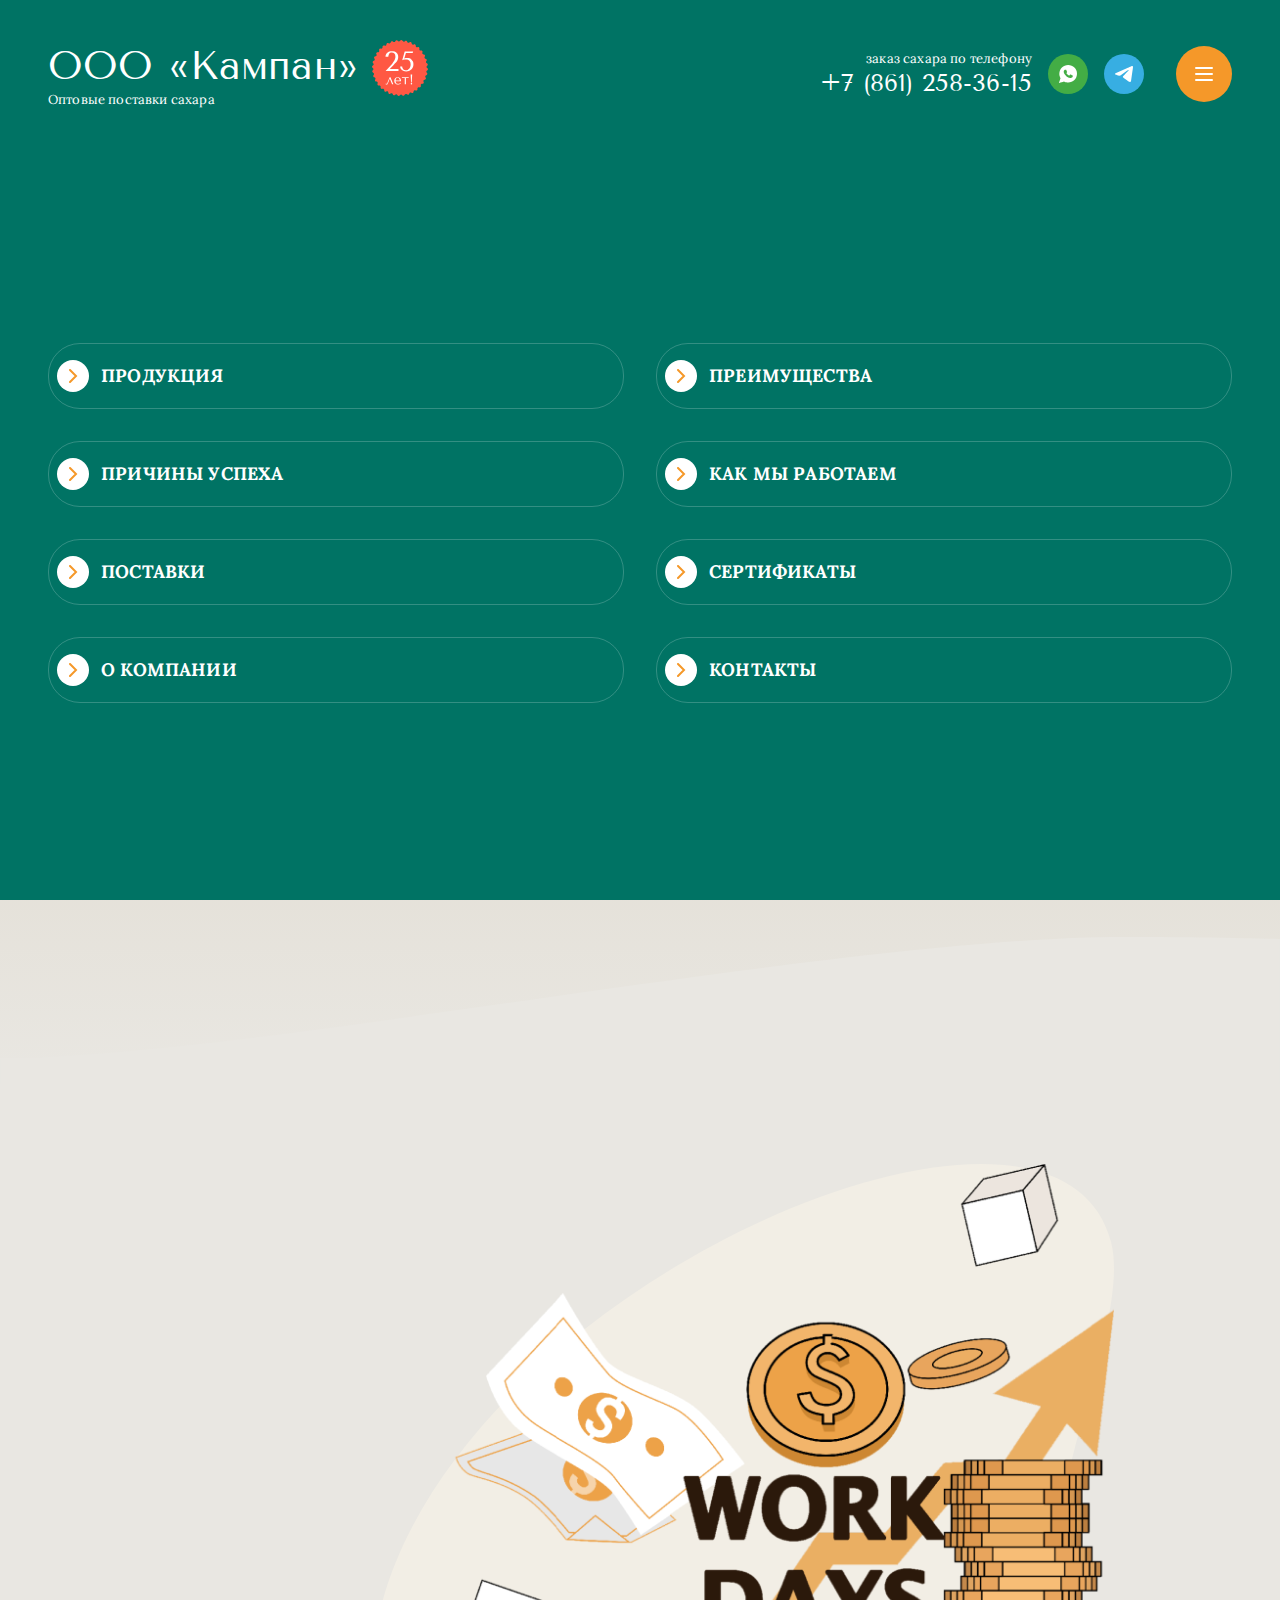
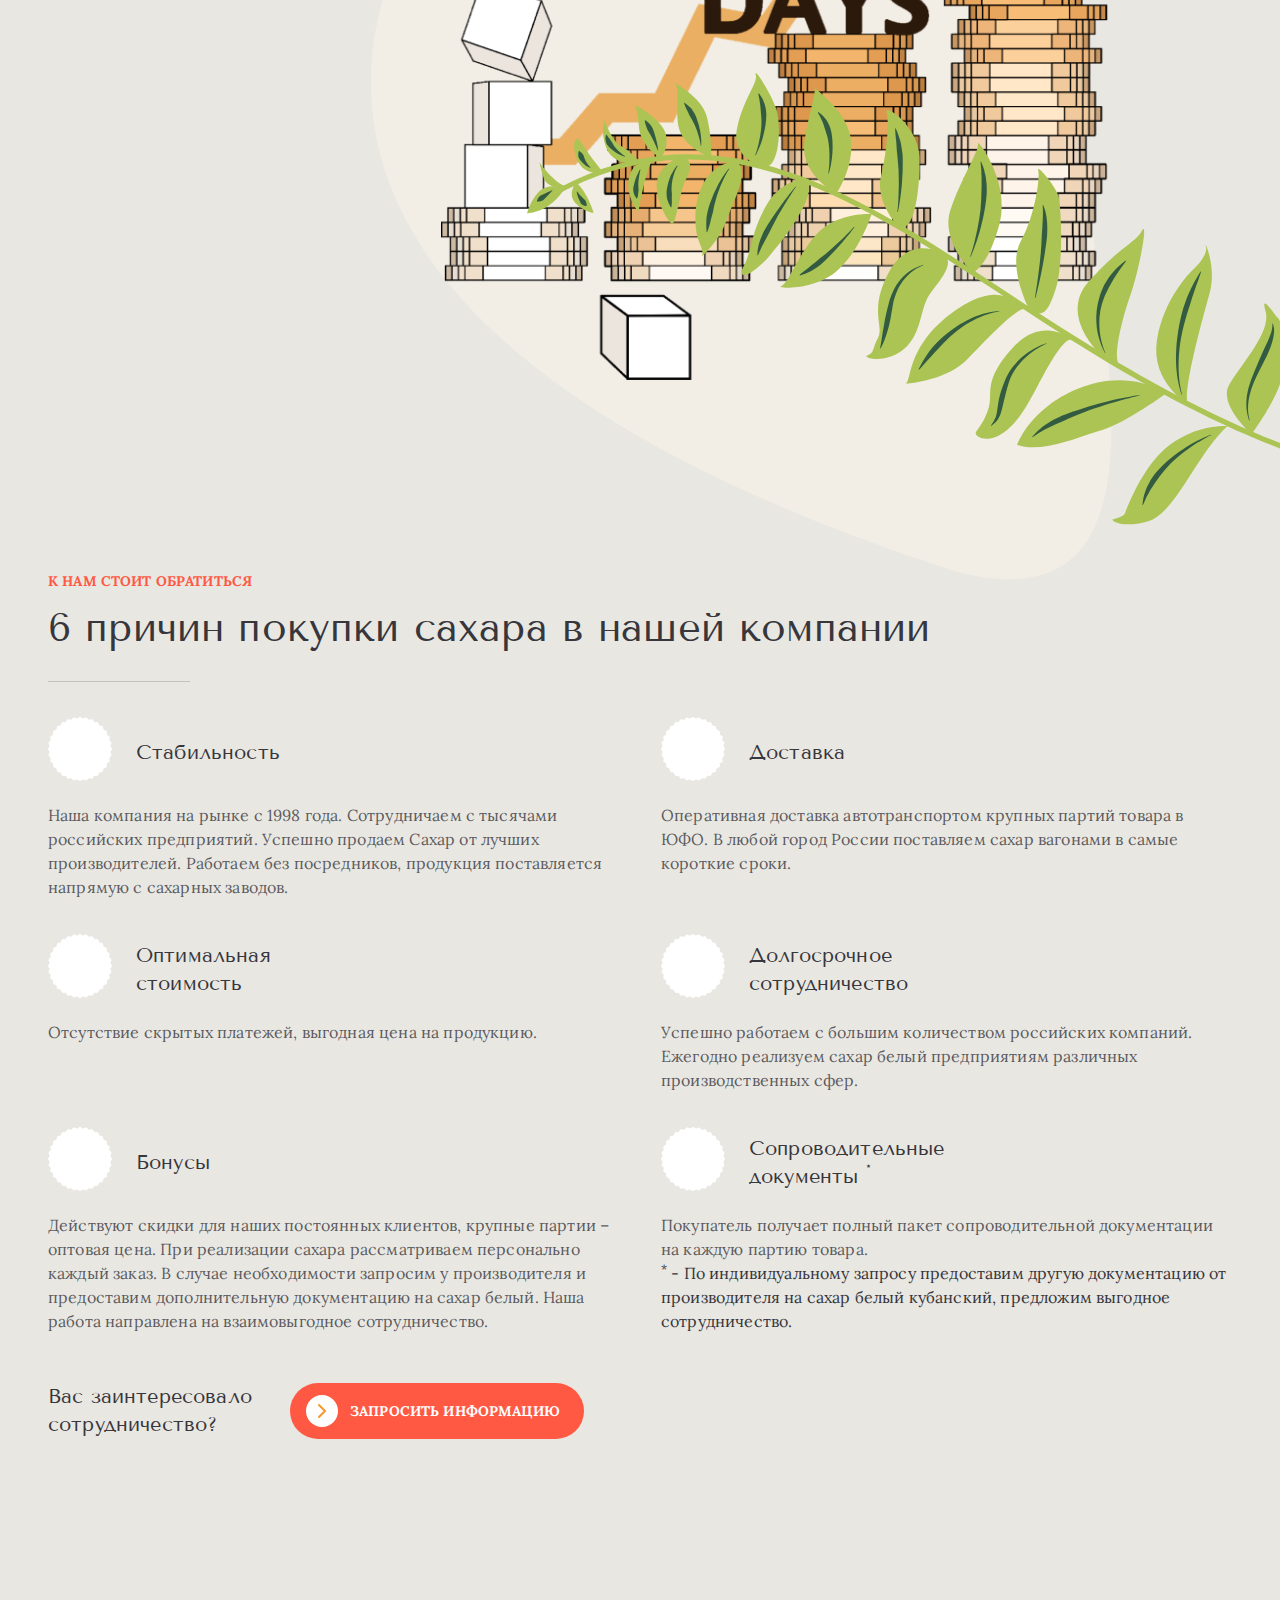
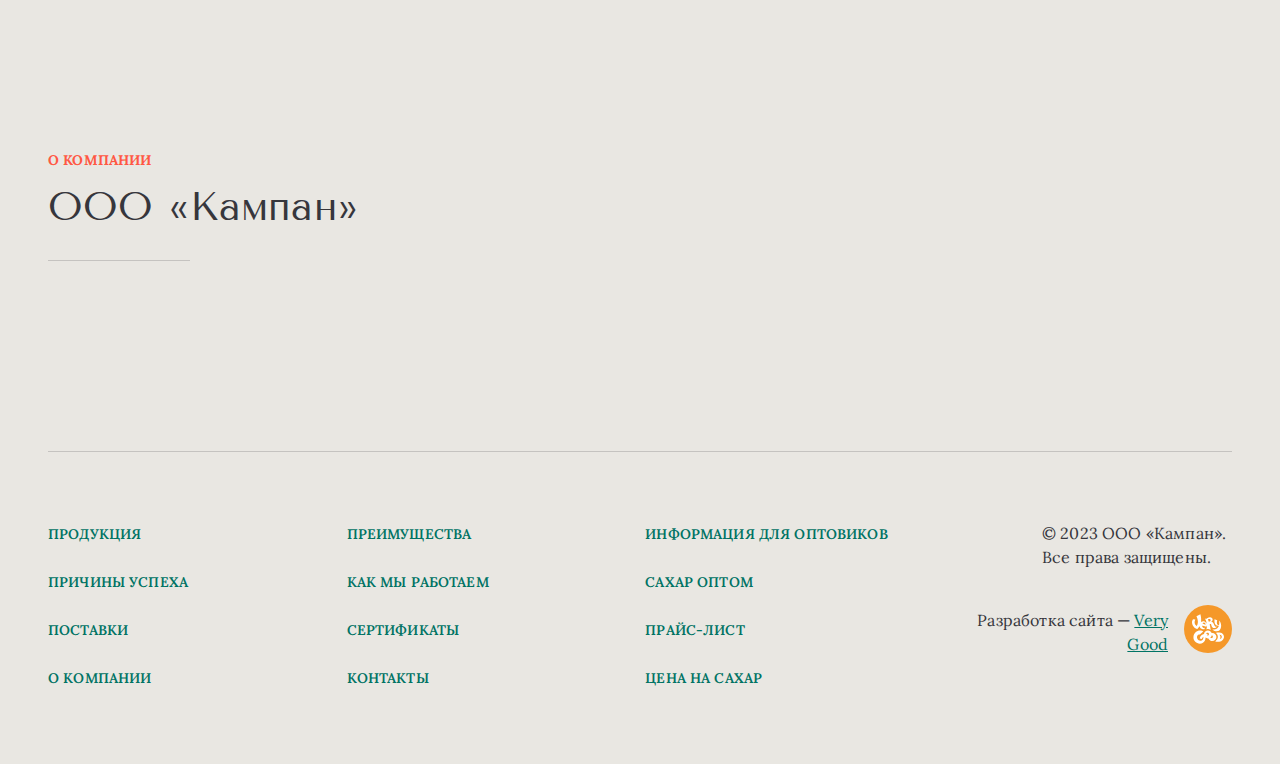
==== commit 5cec2466: "+" ====
--- a/home-page.html
+++ b/home-page.html
@@ -84,8 +84,9 @@
       </div>
     </div>
     <!-- меню  -->
-    <!-- <nav class="navigation">
+    <nav class="navigation">
       <div class="wrapper">
+
         <ul class="navigation__list">
           <li class="navigation__item">
             <a href="" class="navigation__link">
@@ -95,11 +96,89 @@
                 </svg>
 
               </span>
-              <span>Пункт меню</span></a>
+              <span>Продукция</span></a>
+          </li>
+          <li class="navigation__item">
+            <a href="" class="navigation__link">
+              <span class="navigation__icon">
+                <svg viewBox="0 0 9 14" fill="none" xmlns="http://www.w3.org/2000/svg">
+                  <path d="M1 1L7 7L1 13" stroke="#F59829" stroke-width="2" stroke-linecap="round" />
+                </svg>
+
+              </span>
+              <span>Преимущества</span></a>
+          </li>
+          <li class="navigation__item">
+            <a href="" class="navigation__link">
+              <span class="navigation__icon">
+                <svg viewBox="0 0 9 14" fill="none" xmlns="http://www.w3.org/2000/svg">
+                  <path d="M1 1L7 7L1 13" stroke="#F59829" stroke-width="2" stroke-linecap="round" />
+                </svg>
+
+              </span>
+              <span>Причины успеха</span></a>
+          </li>
+          <li class="navigation__item">
+            <a href="" class="navigation__link">
+              <span class="navigation__icon">
+                <svg viewBox="0 0 9 14" fill="none" xmlns="http://www.w3.org/2000/svg">
+                  <path d="M1 1L7 7L1 13" stroke="#F59829" stroke-width="2" stroke-linecap="round" />
+                </svg>
+
+              </span>
+              <span>Как мы работаем</span></a>
+          </li>
+          <li class="navigation__item">
+            <a href="" class="navigation__link">
+              <span class="navigation__icon">
+                <svg viewBox="0 0 9 14" fill="none" xmlns="http://www.w3.org/2000/svg">
+                  <path d="M1 1L7 7L1 13" stroke="#F59829" stroke-width="2" stroke-linecap="round" />
+                </svg>
+
+              </span>
+              <span>Поставки</span></a>
+          </li>
+          <li class="navigation__item">
+            <a href="" class="navigation__link">
+              <span class="navigation__icon">
+                <svg viewBox="0 0 9 14" fill="none" xmlns="http://www.w3.org/2000/svg">
+                  <path d="M1 1L7 7L1 13" stroke="#F59829" stroke-width="2" stroke-linecap="round" />
+                </svg>
+
+              </span>
+              <span>Сертификаты</span></a>
+          </li>
+          <li class="navigation__item">
+            <a href="" class="navigation__link">
+              <span class="navigation__icon">
+                <svg viewBox="0 0 9 14" fill="none" xmlns="http://www.w3.org/2000/svg">
+                  <path d="M1 1L7 7L1 13" stroke="#F59829" stroke-width="2" stroke-linecap="round" />
+                </svg>
+
+              </span>
+              <span>О компании</span></a>
+          </li>
+          <li class="navigation__item">
+            <a href="" class="navigation__link">
+              <span class="navigation__icon">
+                <svg viewBox="0 0 9 14" fill="none" xmlns="http://www.w3.org/2000/svg">
+                  <path d="M1 1L7 7L1 13" stroke="#F59829" stroke-width="2" stroke-linecap="round" />
+                </svg>
+
+              </span>
+              <span>Контакты</span></a>
           </li>
         </ul>
+
+
+
+
+
+
+
+
       </div>
-    </nav> -->
+    </nav>
   </header>
   <!-- основной контент -->
   <main class="main">
@@ -455,58 +534,159 @@
 
               <img class="benefits-composition__image" src="./img/benefits-composition/1.png" alt="иконка" width="688">
 
-              <svg class="benefits-composition__branch" viewBox="0 0 979 631" fill="none" xmlns="http://www.w3.org/2000/svg">
-                <path d="M911.062 500.056C910.102 499.873 813.518 480.797 628.439 363.781C604.959 348.932 581.414 333.415 558.651 318.407C397.885 212.478 246.036 112.417 72.2472 207.185L69.5921 202.315C246.315 105.95 399.509 206.901 561.698 313.776C584.451 328.769 607.976 344.267 631.409 359.084C815.414 475.431 911.142 494.419 912.086 494.593L911.062 500.056Z" fill="#ABC453"/>
-                <path d="M827.242 467.991C827.242 467.991 790.956 435.851 802.756 414.622C814.55 393.398 849.065 357.01 842.593 334.365C836.128 311.722 853.51 340.432 856.542 342.115C859.577 343.802 867.907 383.691 859.22 410.451C850.531 437.206 827.242 467.991 827.242 467.991Z" fill="#ABC453"/>
-                <path d="M758.645 435.54C758.645 435.54 717.177 411.513 724.461 365.549C731.748 319.587 762.212 290.481 762.212 290.481C762.212 290.481 780.613 274.512 777.649 264.133C774.685 253.754 789.774 285.16 782.022 313.391C774.269 341.632 750.996 425.126 758.645 435.54Z" fill="#ABC453"/>
-                <path d="M801.145 459.159C801.145 459.159 768.316 456.603 737.782 480.113C707.251 503.637 691.539 550.471 689.52 554.111C687.498 557.749 679.817 559.428 676.513 560.378C673.212 561.321 685.674 571.026 714.922 562.673C744.168 554.324 767.871 489.275 801.145 459.159Z" fill="#ABC453"/>
-                <path d="M735.226 423.224C735.226 423.224 689.136 456.255 666.489 462.728C643.849 469.192 599.169 489.606 572.278 479.433C572.278 479.433 580.28 456.463 606.204 436.949C632.135 417.429 682.435 393.888 735.226 423.224Z" fill="#ABC453"/>
-                <path d="M666.74 385.159C666.74 385.159 615.301 340.607 650.554 301.452C685.803 262.296 700.495 260.141 707.911 246.801C715.329 233.458 705.479 288.316 695.902 315.539C686.327 342.767 674.601 388.189 684.941 394.568C695.273 400.96 666.74 385.159 666.74 385.159Z" fill="#ABC453"/>
-                <path d="M631.862 365.077C631.862 365.077 600.206 337.767 567.247 374.224C534.292 410.682 546.485 423.012 541.424 439.257C536.369 455.501 529.896 461.426 527.542 465.669C525.178 469.916 538.095 479.474 557.319 466.343C576.534 453.213 586.914 428.816 600.4 404.555C613.879 380.299 624.975 363.176 631.862 365.077Z" fill="#ABC453"/>
-                <path d="M585.86 332.993C585.86 332.993 560.865 285.738 576.368 257.841C591.873 229.94 597.388 188.645 595.227 181.061C593.063 173.473 613.865 197.419 617.187 209.082C620.511 220.741 622.725 284.395 614.497 309.193C606.27 333.991 601.974 341.948 585.86 332.993Z" fill="#ABC453"/>
-                <path d="M563.979 320.828C563.979 320.828 544.285 302.721 498.32 338.301C452.356 373.878 457.269 410.745 451.607 412.356C445.947 413.972 493.768 410.752 517.067 387.401C540.366 364.046 573.633 327.038 582.727 332.096C591.822 337.149 563.979 320.828 563.979 320.828Z" fill="#ABC453"/>
-                <path d="M523.895 292.279C523.895 292.279 488.767 258.367 499.556 224.676C510.344 190.978 531.717 159.195 529.643 151.964C527.577 144.724 565.727 192.724 552.848 240.177C539.976 287.624 523.895 292.279 523.895 292.279Z" fill="#ABC453"/>
-                <path d="M491.018 271.16C491.018 271.16 456.218 249.806 433.299 291.051C410.382 332.293 427.898 350.758 421.157 362.889C414.415 375.023 417.312 379.812 409.763 381.963C402.217 384.12 428.225 393.019 449.185 375.297C470.145 357.575 465.46 330.36 478.927 313.24C492.396 296.113 505.078 279.953 491.018 271.16Z" fill="#ABC453"/>
-                <path d="M442.465 241.676C442.465 241.676 417.683 214.893 424.156 187.528C430.632 160.167 433.402 128.766 430.302 117.913C427.201 107.06 465.337 133.419 466.074 166.375C466.81 199.33 461.178 252.244 442.465 241.676Z" fill="#ABC453"/>
-                <path d="M414.099 228.405C414.099 228.405 379.214 226.061 357.37 247.261C335.526 268.46 323.864 304.444 315.844 306.737C307.823 309.033 347.47 312.674 373.878 292.286C400.285 271.911 414.099 228.405 414.099 228.405Z" fill="#ABC453"/>
-                <path d="M375.477 206.583C375.477 206.583 335.746 185.232 341.009 150.055C346.273 114.878 355.307 92.9082 351.062 90.5495C346.819 88.1874 386.408 114.072 391.23 145.383C396.057 176.68 375.477 206.583 375.477 206.583Z" fill="#ABC453"/>
-                <path d="M339.396 191.406C339.396 191.406 315.665 189.943 298.81 220.272C281.961 250.596 283.759 269.434 274.906 285.364C266.055 301.291 283.025 297.233 303.313 273.577C323.603 249.93 360.646 198.851 339.396 191.406Z" fill="#ABC453"/>
-                <path d="M295.356 177.309C295.356 177.309 260.415 167.974 267.766 134.745C275.117 101.524 290.687 86.3612 287.993 76.9252C285.301 67.4939 305.982 98.8287 310.828 115.821C315.674 132.803 314.165 181.655 295.356 177.309Z" fill="#ABC453"/>
-                <path d="M267.166 171.192C267.166 171.192 244.687 170.559 231.588 194.128C218.487 217.703 222.269 244.89 224.803 253.758C227.332 262.633 231.752 269.53 229.393 273.775C227.033 278.023 249.075 256.926 255.882 236.105C262.695 215.278 282.545 183.173 267.166 171.192Z" fill="#ABC453"/>
-                <path d="M239.586 167.599C239.586 167.599 210.415 156.052 204.845 136.554C199.283 117.056 206.987 89.8496 199.104 85.4721C191.221 81.0947 227.876 98.687 234.204 120.86C240.539 143.035 239.586 167.599 239.586 167.599Z" fill="#ABC453"/>
-                <path d="M203.348 166.745C203.348 166.745 181.218 177.14 180.209 195.636C179.202 214.128 192.382 236.527 196.84 239.01C201.299 241.489 205.09 203.245 212.196 190.46C219.303 177.675 218.878 165.713 203.348 166.745Z" fill="#ABC453"/>
-                <path d="M184.713 168.079C184.713 168.079 162.232 154.681 160.957 134.128C159.68 113.573 156.334 109.594 156.334 109.594C156.334 109.594 185.442 124.979 189.902 140.597C194.36 156.218 184.713 168.079 184.713 168.079Z" fill="#ABC453"/>
-                <path d="M151.303 173.697C151.303 173.697 129.977 173.129 124.515 154.003C119.055 134.873 123.695 126.914 123.695 126.914C123.695 126.914 131.361 148.822 141.066 154.213C150.766 159.607 161.89 171.463 161.89 171.463L151.303 173.697Z" fill="#ABC453"/>
-                <path d="M166.622 170.617C166.622 170.617 150.884 174.574 149.547 193.676C148.21 212.777 160.507 225.967 160.507 225.967C160.507 225.967 166.372 186.488 175.497 170.063L166.622 170.617Z" fill="#ABC453"/>
-                <path d="M123.907 183.564C116.951 179.702 95.3705 146.462 95.3705 146.462C95.3705 146.462 86.694 145.641 92.4851 165.929C98.2774 186.213 117.502 183.656 117.502 183.656" fill="#ABC453"/>
-                <path d="M84.2849 197.827C84.2849 197.827 61.6253 204.292 57.0519 188.277C52.4784 172.263 52.4763 172.259 52.4763 172.259C52.4763 172.259 73.47 200.911 84.2849 197.827Z" fill="#ABC453"/>
-                <path d="M81.0182 198.759C81.0182 198.759 61.4153 194.706 52.3171 203.935C43.2177 213.168 39.1714 227.591 39.1714 227.591C39.1714 227.591 65.0458 227.5 81.0182 198.759Z" fill="#ABC453"/>
-                <path d="M92.5455 193.898C92.5455 193.898 82.6409 206.498 91.5305 216.206C100.427 225.905 111.542 227.328 111.542 227.328C111.542 227.328 106.017 206.308 92.5455 193.898Z" fill="#ABC453"/>
-                <path d="M824.841 453.079C824.841 453.079 824.063 451.496 823.314 448.512C822.873 447.04 822.536 445.212 822.232 443.092C821.771 440.988 821.869 438.566 821.638 435.928C821.641 433.302 821.822 430.441 822.054 427.408C822.62 424.444 822.98 421.23 823.895 418.049C824.903 414.918 825.758 411.553 827.001 408.329C828.195 405.165 829.527 401.885 830.874 398.683C833.522 392.245 836.25 385.862 838.867 379.976C840.234 377.067 841.545 374.262 842.804 371.595C844.046 368.935 845.188 366.434 846.15 364.099C847.102 361.758 848.024 359.617 848.555 357.661C849.181 355.717 849.5 353.982 849.75 352.545C850.214 349.648 849.803 347.936 849.922 347.917L850.456 347.765C850.313 347.774 851.403 349.371 851.701 352.557C851.908 354.129 851.968 356.103 851.669 358.27C851.46 360.466 851.064 362.922 850.364 365.491C849.721 368.096 848.822 370.831 847.758 373.657C846.751 376.519 845.413 379.392 844.12 382.381C841.302 388.28 837.991 394.357 834.912 400.516C833.389 403.61 831.929 406.666 830.519 409.798C829.122 412.865 828.152 415.965 826.978 418.936C825.906 421.933 825.442 424.977 824.638 427.801C824.187 430.673 823.793 433.419 823.579 435.968C823.593 438.503 823.308 440.876 823.597 442.944C823.732 445.019 823.909 446.834 824.231 448.302C824.721 451.257 825.354 452.857 825.354 452.857L824.841 453.079Z" fill="#335B41"/>
-                <path d="M751.297 424.923C751.297 424.923 750.466 422.904 749.417 419.247C748.921 417.412 748.316 415.185 747.803 412.577C747.19 409.992 746.806 407.029 746.293 403.799C745.947 400.552 745.458 397.042 745.325 393.298C745.016 389.556 745.098 385.601 745.123 381.506C745.175 377.42 745.559 373.209 745.826 368.905C746.397 364.654 746.733 360.286 747.51 355.99C748.33 351.702 748.832 347.325 749.909 343.169C750.929 338.989 751.777 334.815 753.037 330.907C754.389 327.044 755.598 323.268 756.932 319.761C758.402 316.304 759.868 313.061 761.242 310.101C763.917 304.131 766.826 299.485 768.735 296.192C770.673 292.912 771.874 291.097 771.874 291.097L772.365 291.348C772.365 291.348 771.745 293.453 770.507 297.025C769.923 298.83 769.144 300.992 768.204 303.447C767.217 305.873 766.357 308.711 765.362 311.774C764.355 314.837 763.213 318.124 761.983 321.577C760.992 325.127 759.744 328.789 758.567 332.615C757.202 336.388 756.275 340.418 754.992 344.429C753.686 348.432 752.943 352.644 751.878 356.789C750.916 360.96 750.392 365.209 749.623 369.353C749.164 373.53 748.582 377.65 748.343 381.655C747.789 389.662 747.845 397.17 748.231 403.602C748.526 406.807 748.72 409.762 749.159 412.337C749.495 414.944 749.948 417.176 750.326 419.019C751.136 422.696 751.827 424.73 751.827 424.73L751.297 424.923Z" fill="#335B41"/>
-                <path d="M783.111 468.989C783.111 468.989 776.88 471.909 768.188 477.386C766.054 478.82 763.673 480.241 761.298 481.988C758.89 483.665 756.352 485.426 753.842 487.405C751.254 489.279 748.771 491.45 746.206 493.591C743.648 495.745 741.269 498.17 738.776 500.453C736.517 502.971 734.125 505.356 732.039 507.93C730.078 510.595 727.776 512.924 726.115 515.591C724.299 518.123 722.339 520.477 720.896 522.937C719.444 525.39 717.71 527.556 716.608 529.801C715.469 532.04 714.28 534.034 713.289 535.856C712.389 537.704 711.803 539.4 711.131 540.757C709.932 543.491 709.135 545.076 709.135 545.076L708.597 544.953C708.597 544.953 708.764 543.236 709.257 540.206C709.5 538.69 709.734 536.807 710.315 534.747C710.998 532.72 711.69 530.383 712.606 527.889C713.427 525.337 714.958 522.901 716.303 520.158C717.57 517.345 719.677 514.914 721.486 512.127C723.378 509.387 725.864 507.02 728.155 504.433C730.538 501.913 733.21 499.627 735.736 497.221C738.449 495.014 741.041 492.671 743.796 490.634C746.557 488.6 749.221 486.537 751.971 484.788C757.323 481.073 762.659 478.163 767.215 475.702C776.409 470.893 782.896 468.479 782.896 468.479L783.111 468.989Z" fill="#335B41"/>
-                <path d="M667.991 379.751C667.991 379.751 664.208 373.803 661.38 363.686C660.566 361.187 660.108 358.374 659.454 355.424C659.1 352.445 658.515 349.285 658.503 345.979C658.459 344.331 658.414 342.652 658.368 340.946C658.474 339.245 658.589 337.52 658.706 335.788C658.776 332.291 659.662 328.849 660.208 325.337C660.907 321.858 662.056 318.488 662.959 315.086C664.26 311.849 665.611 308.669 666.959 305.611C668.73 302.78 670.344 299.988 672.05 297.461C673.767 294.95 675.774 292.857 677.468 290.831C680.842 286.744 684.38 284.058 686.71 282.075C689.062 280.119 690.46 279.085 690.46 279.085L690.847 279.484C690.847 279.484 689.889 280.972 688.118 283.421C687.262 284.671 686.171 286.134 684.887 287.773C683.526 289.352 682.372 291.42 680.983 293.542C679.652 295.715 677.977 297.89 676.543 300.4C675.214 302.968 673.627 305.549 672.085 308.282C670.705 311.097 669.289 314.004 667.84 316.967C666.776 320.059 665.431 323.161 664.525 326.392C663.825 329.662 662.769 332.892 662.504 336.206C662.291 337.849 662.084 339.49 661.88 341.098C661.825 342.733 661.771 344.344 661.722 345.92C661.517 349.101 661.963 352.156 662.054 355.075C662.45 357.961 662.679 360.733 663.267 363.219C665.225 373.321 668.475 379.48 668.475 379.48L667.991 379.751Z" fill="#335B41"/>
-                <path d="M705.435 425.866C705.435 425.866 697.738 427.651 686.339 430.87C674.955 434.129 659.812 438.581 645.09 444.112C637.749 446.902 630.504 449.939 623.864 452.996C620.432 454.308 617.305 455.917 614.231 457.251C611.13 458.545 608.374 460.045 605.742 461.321C603.076 462.542 600.78 463.87 598.735 465.07C596.657 466.242 594.851 467.274 593.492 468.296C590.698 470.249 588.991 471.336 588.991 471.336L588.59 470.944C588.59 470.944 589.839 469.419 592.231 466.799C593.351 465.386 594.966 463.991 596.902 462.477C598.809 460.923 600.91 459.041 603.487 457.491C608.466 454.05 614.69 450.703 621.556 447.693C628.452 444.726 636.051 442.265 643.645 439.914C658.818 435.145 674.221 431.324 685.869 428.982C697.503 426.571 705.322 425.328 705.322 425.328L705.435 425.866Z" fill="#335B41"/>
-                <path d="M604.208 369.57C604.202 369.576 597.567 372.187 589.025 378.382C584.78 381.462 580.121 385.479 575.797 390.312C573.63 392.737 571.601 395.408 569.748 398.232C567.889 401.07 566.337 404.127 564.915 407.228C563.688 410.461 562.619 413.536 561.761 416.996C560.831 420.368 559.835 423.655 559.199 426.791C558.283 429.868 557.67 432.962 556.942 435.875C556.183 438.828 555.68 441.619 554.772 444.293C554.108 446.967 552.758 449.331 551.707 451.347C550.269 453.158 549.2 454.856 547.919 455.843C545.515 457.977 544.11 459.059 544.11 459.059L543.718 458.673C543.718 458.673 544.675 457.116 546.402 454.616C547.297 453.387 547.889 451.644 548.887 449.889C549.49 447.933 550.136 445.83 550.463 443.257C550.918 440.788 551.143 437.861 551.67 434.855C552.089 431.798 552.792 428.606 553.62 425.281C554.466 421.928 555.563 418.682 556.78 415.422C557.845 412.168 559.328 408.643 560.887 405.356C562.605 402.109 564.459 398.945 566.605 396.058C568.749 393.186 571.038 390.501 573.448 388.107C578.234 383.276 583.373 379.565 587.948 376.763C597.136 371.146 604.012 369.051 604.012 369.051L604.208 369.57Z" fill="#335B41"/>
-                <path d="M591.705 319.645C591.705 319.645 595.956 294.476 598.181 269.214C598.665 262.894 598.973 256.568 599.193 250.677C599.464 247.74 599.566 244.895 599.736 242.203C599.946 239.506 600.082 236.971 600.149 234.623C600.275 232.266 600.432 230.117 600.366 228.21C600.325 226.309 600.45 224.599 600.324 223.249C600.132 220.514 600.11 218.867 600.11 218.867L600.642 218.709C600.642 218.709 601.288 220.179 602.246 222.896C602.835 224.244 603.118 225.937 603.527 227.887C603.967 229.837 604.4 232.047 604.592 234.466C605.237 239.318 605.265 244.994 604.967 251.027C604.551 257.055 603.575 263.412 602.6 269.738C600.682 282.402 598.237 294.939 596.033 304.259C593.896 313.595 592.256 319.764 592.256 319.764L591.705 319.645Z" fill="#335B41"/>
-                <path d="M552.844 334.743C552.844 334.743 551.118 334.833 548.129 335.373C546.642 335.688 544.841 336.035 542.819 336.63C540.77 337.122 538.537 337.968 536.089 338.794C531.254 340.652 525.771 343.193 520.188 346.43C517.391 348.031 514.632 349.912 511.824 351.787C509.157 353.88 506.282 355.761 503.726 358.067C501.193 360.396 498.48 362.487 496.185 364.989C493.882 367.468 491.343 369.603 489.283 372.093C487.047 374.412 484.953 376.7 482.848 378.773C480.908 381.01 479.035 383.083 477.26 384.983C475.472 386.855 473.809 388.583 472.493 390.237C471.134 391.853 469.909 393.247 468.848 394.361C466.794 396.634 465.519 397.89 465.519 397.89L465.056 397.583C465.056 397.583 465.793 395.984 467.242 393.263C467.937 391.873 468.837 390.226 469.922 388.368C470.963 386.483 472.187 384.371 473.762 382.236C475.277 380.056 476.956 377.721 478.776 375.285C480.689 372.911 482.919 370.599 485.116 368.092C487.351 365.619 490.075 363.463 492.664 361.13C495.211 358.752 498.199 356.765 500.984 354.581C503.763 352.371 506.857 350.589 509.715 348.605C512.726 346.85 515.676 345.081 518.648 343.613C521.643 342.177 524.505 340.726 527.379 339.717C530.186 338.543 532.967 337.77 535.476 336.959C538.045 336.312 540.377 335.637 542.504 335.304C544.608 334.863 546.468 334.648 547.99 334.45C551.053 334.142 552.826 334.189 552.826 334.189L552.844 334.743Z" fill="#335B41"/>
-                <path d="M521.212 274.855C521.212 274.855 523.399 268.623 525.85 259.05C527.035 254.246 528.375 248.647 529.536 242.605C530.779 236.573 531.719 230.08 532.505 223.596C533.124 217.086 533.412 210.572 533.483 204.507C533.54 201.469 533.699 198.53 533.671 195.757C533.597 192.992 533.707 190.339 533.618 187.911C533.449 185.493 533.444 183.25 533.357 181.255C533.286 179.254 532.953 177.563 532.9 176.109C532.625 173.231 532.561 171.541 532.561 171.541L533.09 171.391C533.09 171.391 533.772 172.908 534.807 175.669C535.311 177.052 536.047 178.728 536.491 180.718C536.944 182.715 537.549 184.964 538.041 187.458C538.518 189.953 538.729 192.68 539.042 195.571C539.403 198.468 539.169 201.516 539.265 204.675C539.001 210.986 538.04 217.641 536.906 224.222C534.581 237.382 531.027 250.23 527.719 259.614C524.449 269.012 521.739 275.07 521.739 275.07L521.212 274.855Z" fill="#335B41"/>
-                <path d="M470.319 284.332C470.319 284.332 468.722 284.777 466.095 286.038C463.482 287.294 459.861 289.39 456.095 292.594C452.33 295.787 448.48 300.122 445.28 305.322C444.418 306.589 443.723 307.98 443.02 309.39C442.274 310.773 441.583 312.204 441.047 313.721C439.741 316.652 438.925 319.815 438.004 322.929C436.709 329.231 435.76 336.045 434.606 342.182C433.914 345.251 433.351 348.237 432.617 351.028C432.001 353.832 431.052 356.484 430.295 358.913C428.665 363.751 427.33 367.77 425.9 370.447C425.236 371.795 424.839 372.865 424.354 373.561C423.918 374.251 423.681 374.616 423.681 374.616L423.195 374.35C423.195 374.35 423.601 372.758 424.049 369.831C424.234 368.36 424.682 366.683 424.959 364.651C425.271 362.639 425.531 360.345 425.972 357.894C426.347 355.412 426.955 352.84 427.356 349.958C427.767 347.103 428.401 344.132 428.947 341.029C430.302 334.849 431.813 328.463 433.73 321.732C434.902 318.47 435.99 315.194 437.561 312.16C438.23 310.598 439.063 309.126 439.939 307.705C440.77 306.257 441.592 304.836 442.591 303.556C446.284 298.231 450.725 294.038 454.9 291.067C459.072 288.073 462.952 286.249 465.716 285.172C468.486 284.12 470.173 283.8 470.173 283.8L470.319 284.332Z" fill="#335B41"/>
-                <path d="M442.066 226.178C442.066 226.178 442.769 220.486 443.133 211.909C443.437 207.63 443.399 202.616 443.601 197.282C443.732 194.61 443.553 191.849 443.549 189.043C443.488 186.243 443.427 183.401 443.364 180.555C443.122 177.732 442.881 174.898 442.645 172.112C442.333 169.345 442.362 166.585 441.893 163.973C441.667 161.341 441.337 158.814 441.229 156.379C441.011 153.966 441.085 151.624 440.794 149.54C440.325 145.33 439.909 141.8 439.814 139.262C439.654 136.735 439.652 135.245 439.652 135.245L440.185 135.096C440.185 135.096 440.804 136.405 441.708 138.786C442.683 141.139 443.799 144.6 445.168 148.798C445.851 150.894 446.1 153.241 446.556 155.699C447.004 158.165 447.264 160.79 447.65 163.491C447.992 166.208 447.853 169.027 447.869 171.876C447.844 174.729 447.826 177.631 447.803 180.523C447.723 183.414 447.511 186.296 447.367 189.129C447.166 191.968 447.142 194.76 446.811 197.448C446.27 202.824 445.791 207.838 445.068 212.104C443.87 220.651 442.618 226.263 442.618 226.263L442.066 226.178Z" fill="#335B41"/>
-                <path d="M395.485 242.552C395.485 242.552 392.557 246.613 387.823 252.466C385.506 255.422 382.686 258.793 379.538 262.292C376.493 265.889 372.909 269.43 369.469 273.107C367.788 274.991 365.875 276.644 364.114 278.41C362.345 280.166 360.519 281.812 358.769 283.42C356.93 284.922 354.971 286.192 353.137 287.395C351.304 288.595 349.551 289.693 347.91 290.662C346.262 291.62 344.522 292.183 343.091 292.807C341.631 293.387 340.355 293.86 339.287 294.208C337.184 294.954 335.969 295.272 335.969 295.272L335.738 294.772C335.738 294.772 336.695 293.87 338.405 292.467C339.242 291.746 340.276 290.919 341.47 290.003C342.647 289.058 344.053 288.174 345.452 286.967C348.191 284.453 351.51 281.769 355.124 278.938C358.622 275.941 362.716 273.149 366.439 269.871C370.11 266.556 373.928 263.367 377.228 260.066C380.591 256.835 383.762 253.843 386.385 251.171C391.7 245.916 395.056 242.207 395.056 242.207L395.485 242.552Z" fill="#335B41"/>
-                <path d="M366.878 184.367C366.878 184.367 367.645 180.044 368.028 173.494C368.326 166.964 368.408 158.238 367.028 149.77C366.648 147.668 366.179 145.584 365.684 143.564C364.99 141.595 364.581 139.591 363.896 137.753C363.215 135.927 362.813 134.053 362.155 132.397C361.47 130.759 361.002 129.088 360.358 127.658C359.665 126.256 359.093 124.914 358.572 123.706C358.041 122.506 357.385 121.584 356.976 120.706C356.055 119.029 355.574 117.967 355.574 117.967L355.97 117.579C355.97 117.579 356.905 118.189 358.465 119.443C359.244 120.07 360.286 120.789 361.216 121.826C362.12 122.88 363.152 124.093 364.223 125.474C365.281 126.858 366.109 128.536 367.089 130.285C368.108 132.01 368.665 134.03 369.423 136.057C370.613 140.217 371.111 144.772 371.439 149.265C372.009 158.275 371.206 167.187 369.958 173.722C368.736 180.259 367.423 184.48 367.423 184.48L366.878 184.367Z" fill="#335B41"/>
-                <path d="M331.802 198.845C331.802 198.845 319.772 216.735 309.402 235.434C306.87 240.144 304.483 244.922 302.312 249.382C301.06 251.53 300.048 253.696 298.96 255.688C297.851 257.676 296.894 259.584 295.99 261.346C295.052 263.099 294.197 264.705 293.558 266.173C292.891 267.635 292.218 268.902 291.818 269.98C290.963 272.137 290.359 273.406 290.359 273.406L289.811 273.323C289.811 273.323 289.778 271.961 289.917 269.523C289.894 268.273 290.196 266.839 290.539 265.186C290.856 263.531 291.2 261.631 291.871 259.692C293.007 255.693 294.863 251.25 297.189 246.703C299.6 242.188 302.611 237.656 305.604 233.141C311.547 224.083 317.872 215.33 322.909 208.993C327.896 202.627 331.374 198.507 331.374 198.507L331.802 198.845Z" fill="#335B41"/>
-                <path d="M287.368 164.604C287.368 164.604 288.961 160.555 290.567 154.258C291.325 151.104 292.184 147.429 292.83 143.451C293.547 139.489 293.959 135.23 294.192 130.986C294.155 128.863 294.297 126.747 294.115 124.671C293.878 122.61 293.966 120.566 293.631 118.635C293.432 116.692 293.431 114.79 293.169 113.028C292.908 111.267 292.922 109.521 292.591 107.992C292.31 106.455 292.121 105.005 291.946 103.703C291.685 102.42 291.455 101.303 291.27 100.379C290.884 98.5144 290.742 97.3706 290.742 97.3706L291.234 97.1295C291.234 97.1295 291.952 97.977 293.062 99.6114C293.626 100.423 294.349 101.415 295.01 102.631C295.585 103.878 296.247 105.292 296.887 106.882C297.62 108.449 297.945 110.261 298.467 112.152C299.051 114.046 299.166 116.102 299.398 118.211C299.679 122.46 299.149 126.969 298.616 131.389C297.384 140.233 294.874 148.751 292.409 154.866C289.988 160.987 287.868 164.84 287.868 164.84L287.368 164.604Z" fill="#335B41"/>
-                <path d="M259.252 179.193C259.252 179.193 258.57 180.144 257.561 181.891C256.473 183.574 255.177 186.161 253.582 189.218C252.805 190.76 252.107 192.508 251.296 194.303C250.51 196.112 249.578 197.964 248.893 200.013C248.144 202.028 247.37 204.103 246.583 206.224C245.727 208.3 245.282 210.572 244.609 212.749C244.012 214.951 243.412 217.151 242.826 219.321C242.399 221.523 241.979 223.692 241.573 225.794C241.079 227.862 240.559 229.853 239.957 231.728C239.304 233.597 239.099 235.443 238.619 237.1C236.993 243.772 235.139 248.251 235.139 248.251L234.588 248.208C234.588 248.208 233.983 243.502 234.235 236.396C234.347 234.628 234.253 232.672 234.691 230.695C235.009 228.685 235.449 226.597 235.953 224.439C236.544 222.308 237.083 220.086 237.83 217.885C238.682 215.723 239.545 213.522 240.409 211.329C241.298 209.149 241.959 206.89 243.035 204.824C244.035 202.731 245.012 200.684 245.963 198.696C246.858 196.692 247.935 194.847 248.968 193.121C250.014 191.391 250.924 189.728 251.893 188.264C253.884 185.359 255.492 182.931 256.804 181.341C258.035 179.707 258.818 178.85 258.818 178.85L259.252 179.193Z" fill="#335B41"/>
-                <path d="M228.129 154.156C228.129 154.156 227.814 150.986 226.633 146.398C226.398 145.244 225.986 144.022 225.593 142.729C225.167 141.44 224.863 140.06 224.373 138.674C223.243 135.96 222.452 132.93 220.941 130.204C220.236 128.825 219.534 127.447 218.844 126.089C218.187 124.727 217.297 123.516 216.573 122.273C215.125 119.809 214.33 117.159 213.123 115.177C210.975 111.078 210.033 107.719 210.033 107.719L210.455 107.355C210.455 107.355 213.287 109.111 216.803 112.686C217.714 113.554 218.617 114.558 219.351 115.774C220.168 116.931 220.934 118.217 221.686 119.574C222.335 120.98 223.19 122.34 223.576 123.939C224.074 125.485 224.581 127.039 225.091 128.605C226.275 131.656 226.713 134.936 227.494 137.866C228.01 140.866 228.414 143.679 228.554 146.09C228.93 150.929 228.687 154.139 228.687 154.139L228.129 154.156Z" fill="#335B41"/>
-                <path d="M203.004 176.136C203.004 176.136 201.383 178.62 199.847 182.702C199.378 183.673 199.149 184.863 198.764 186.038C198.474 187.248 197.878 188.408 197.712 189.767C197.464 191.073 197.199 192.435 196.934 193.812C196.58 195.164 196.63 196.617 196.534 198.025C196.489 199.432 196.439 200.841 196.391 202.232C196.52 203.605 196.642 204.965 196.762 206.278C196.799 207.587 196.79 208.85 196.672 210.064C196.491 211.294 196.777 212.416 196.73 213.499C196.863 217.763 196.249 220.988 196.249 220.988L195.715 221.141C195.715 221.141 193.944 218.587 192.346 214.183C192.004 213.079 191.389 211.906 191.327 210.572C191.128 209.265 191.031 207.857 190.983 206.4C191.036 204.95 190.95 203.437 191.202 201.928C191.514 200.437 191.821 198.925 192.139 197.405C192.457 195.897 192.634 194.372 193.213 192.959C193.699 191.539 194.183 190.137 194.65 188.78C195.046 187.416 195.787 186.216 196.346 185.042C196.978 183.899 197.427 182.759 198.104 181.832C200.475 177.958 202.56 175.809 202.56 175.809L203.004 176.136Z" fill="#335B41"/>
-                <path d="M181.322 159.157C181.322 159.157 180.548 157.066 179.159 154.026C177.757 151.001 175.957 146.97 173.9 143.105C172.791 141.236 171.675 139.364 170.633 137.619C169.686 135.843 169.121 134.014 168.602 132.451C167.47 129.397 167.272 126.814 167.272 126.814L167.719 126.486C167.719 126.486 169.929 127.63 172.421 130.184C173.638 131.46 174.767 133.137 175.801 135.033C176.741 136.976 177.222 139.257 177.99 141.396C179.307 145.756 180.501 150.105 181.007 153.464C181.619 156.792 181.861 159.021 181.861 159.021L181.322 159.157Z" fill="#335B41"/>
-                <path d="M162.617 180.272C162.617 180.272 161.998 182.196 161.489 185.154C160.956 188.1 160.356 192.005 160.22 195.867C160.308 197.808 160.32 199.734 160.501 201.474C160.522 202.349 160.502 203.187 160.372 204C160.302 204.807 160.078 205.602 160.081 206.305C159.906 209.126 159.079 211.441 159.079 211.441L158.551 211.588C158.551 211.588 156.975 209.954 155.678 206.851C155.027 205.322 154.836 203.443 154.721 201.426C154.701 199.405 155.484 197.337 155.823 195.273C156.867 191.198 158.182 187.276 159.649 184.538C160.98 181.752 162.112 180.05 162.112 180.05L162.617 180.272Z" fill="#335B41"/>
-                <path d="M145.62 166.051C145.62 166.051 143.641 165.47 140.798 164.199C137.93 162.967 134.336 160.771 131.052 157.968C129.459 156.527 127.753 155.077 126.57 153.327C125.44 151.566 124.836 149.614 124.608 147.93C124.083 144.518 125.305 142.263 125.203 142.299L125.755 142.234C125.755 142.234 126.171 142.694 126.691 143.458C127.232 144.218 127.951 145.24 128.775 146.388C129.121 146.985 129.669 147.558 130.07 148.213C130.49 148.852 131.019 149.496 131.442 150.221C131.777 151.006 132.349 151.701 132.733 152.543C133.157 153.372 133.748 154.111 134.269 154.914C136.58 157.966 139.557 160.585 141.821 162.554C144.134 164.476 145.853 165.549 145.853 165.549L145.62 166.051Z" fill="#335B41"/>
-                <path d="M108.014 178.05C108.014 178.05 106.556 177.755 104.572 176.678C104.093 176.384 103.572 176.066 103.02 175.727C102.424 175.406 102.008 174.884 101.457 174.437C100.339 173.536 99.3747 172.402 98.3938 171.25C97.3305 170.134 96.4558 168.913 95.7372 167.687C95.0759 166.421 94.9036 165.093 94.9194 163.926C94.8673 161.6 95.5996 159.938 95.5996 159.938L96.1313 159.78C96.1313 159.78 97.777 160.769 99.0925 162.39C99.7508 163.219 100.391 164.185 100.975 165.239C101.459 166.325 101.564 167.764 102.166 168.897C103.114 171.379 104.603 173.53 105.814 175.174C107.086 176.744 108.232 177.535 108.232 177.535L108.014 178.05Z" fill="#335B41"/>
-                <path d="M93.7118 204.078C93.7118 204.078 94.3714 205.116 95.5659 206.423C96.1704 207.082 96.7579 207.863 97.4893 208.662C98.2362 209.439 99.023 210.265 99.8155 211.098C100.565 211.942 101.512 212.614 102.297 213.32C102.963 214.106 103.37 215.022 103.637 215.91C104.196 217.649 104.077 219.407 104.077 219.407L103.681 219.795C103.681 219.795 102.04 219.78 100.313 218.855C99.4365 218.412 98.5174 217.769 97.7525 216.893C97.018 215.997 96.6209 214.757 96.1515 213.598C95.6629 212.472 95.171 211.344 94.7161 210.283C94.2424 209.243 94.0462 208.118 93.8065 207.24C93.3197 205.462 93.1971 204.284 93.1971 204.284L93.7118 204.078Z" fill="#335B41"/>
-                <path d="M66.8993 202.921C66.8993 202.921 63.4327 206.882 59.6677 210.433C58.744 211.339 57.9216 212.402 56.9905 213.158C56.0041 213.844 54.9229 214.261 53.9208 214.513C51.9445 215.048 50.1894 214.783 50.1894 214.783L49.8703 214.335C49.8703 214.335 50.1991 212.584 51.3575 210.896C51.9198 210.04 52.671 209.152 53.6441 208.449C54.6714 207.82 55.9409 207.395 57.0998 206.818C61.6973 204.433 66.5815 202.469 66.5815 202.469L66.8993 202.921Z" fill="#335B41"/>
-                </svg>
+              <svg class="benefits-composition__branch" viewBox="0 0 979 631" fill="none"
+                xmlns="http://www.w3.org/2000/svg">
+                <path
+                  d="M911.062 500.056C910.102 499.873 813.518 480.797 628.439 363.781C604.959 348.932 581.414 333.415 558.651 318.407C397.885 212.478 246.036 112.417 72.2472 207.185L69.5921 202.315C246.315 105.95 399.509 206.901 561.698 313.776C584.451 328.769 607.976 344.267 631.409 359.084C815.414 475.431 911.142 494.419 912.086 494.593L911.062 500.056Z"
+                  fill="#ABC453" />
+                <path
+                  d="M827.242 467.991C827.242 467.991 790.956 435.851 802.756 414.622C814.55 393.398 849.065 357.01 842.593 334.365C836.128 311.722 853.51 340.432 856.542 342.115C859.577 343.802 867.907 383.691 859.22 410.451C850.531 437.206 827.242 467.991 827.242 467.991Z"
+                  fill="#ABC453" />
+                <path
+                  d="M758.645 435.54C758.645 435.54 717.177 411.513 724.461 365.549C731.748 319.587 762.212 290.481 762.212 290.481C762.212 290.481 780.613 274.512 777.649 264.133C774.685 253.754 789.774 285.16 782.022 313.391C774.269 341.632 750.996 425.126 758.645 435.54Z"
+                  fill="#ABC453" />
+                <path
+                  d="M801.145 459.159C801.145 459.159 768.316 456.603 737.782 480.113C707.251 503.637 691.539 550.471 689.52 554.111C687.498 557.749 679.817 559.428 676.513 560.378C673.212 561.321 685.674 571.026 714.922 562.673C744.168 554.324 767.871 489.275 801.145 459.159Z"
+                  fill="#ABC453" />
+                <path
+                  d="M735.226 423.224C735.226 423.224 689.136 456.255 666.489 462.728C643.849 469.192 599.169 489.606 572.278 479.433C572.278 479.433 580.28 456.463 606.204 436.949C632.135 417.429 682.435 393.888 735.226 423.224Z"
+                  fill="#ABC453" />
+                <path
+                  d="M666.74 385.159C666.74 385.159 615.301 340.607 650.554 301.452C685.803 262.296 700.495 260.141 707.911 246.801C715.329 233.458 705.479 288.316 695.902 315.539C686.327 342.767 674.601 388.189 684.941 394.568C695.273 400.96 666.74 385.159 666.74 385.159Z"
+                  fill="#ABC453" />
+                <path
+                  d="M631.862 365.077C631.862 365.077 600.206 337.767 567.247 374.224C534.292 410.682 546.485 423.012 541.424 439.257C536.369 455.501 529.896 461.426 527.542 465.669C525.178 469.916 538.095 479.474 557.319 466.343C576.534 453.213 586.914 428.816 600.4 404.555C613.879 380.299 624.975 363.176 631.862 365.077Z"
+                  fill="#ABC453" />
+                <path
+                  d="M585.86 332.993C585.86 332.993 560.865 285.738 576.368 257.841C591.873 229.94 597.388 188.645 595.227 181.061C593.063 173.473 613.865 197.419 617.187 209.082C620.511 220.741 622.725 284.395 614.497 309.193C606.27 333.991 601.974 341.948 585.86 332.993Z"
+                  fill="#ABC453" />
+                <path
+                  d="M563.979 320.828C563.979 320.828 544.285 302.721 498.32 338.301C452.356 373.878 457.269 410.745 451.607 412.356C445.947 413.972 493.768 410.752 517.067 387.401C540.366 364.046 573.633 327.038 582.727 332.096C591.822 337.149 563.979 320.828 563.979 320.828Z"
+                  fill="#ABC453" />
+                <path
+                  d="M523.895 292.279C523.895 292.279 488.767 258.367 499.556 224.676C510.344 190.978 531.717 159.195 529.643 151.964C527.577 144.724 565.727 192.724 552.848 240.177C539.976 287.624 523.895 292.279 523.895 292.279Z"
+                  fill="#ABC453" />
+                <path
+                  d="M491.018 271.16C491.018 271.16 456.218 249.806 433.299 291.051C410.382 332.293 427.898 350.758 421.157 362.889C414.415 375.023 417.312 379.812 409.763 381.963C402.217 384.12 428.225 393.019 449.185 375.297C470.145 357.575 465.46 330.36 478.927 313.24C492.396 296.113 505.078 279.953 491.018 271.16Z"
+                  fill="#ABC453" />
+                <path
+                  d="M442.465 241.676C442.465 241.676 417.683 214.893 424.156 187.528C430.632 160.167 433.402 128.766 430.302 117.913C427.201 107.06 465.337 133.419 466.074 166.375C466.81 199.33 461.178 252.244 442.465 241.676Z"
+                  fill="#ABC453" />
+                <path
+                  d="M414.099 228.405C414.099 228.405 379.214 226.061 357.37 247.261C335.526 268.46 323.864 304.444 315.844 306.737C307.823 309.033 347.47 312.674 373.878 292.286C400.285 271.911 414.099 228.405 414.099 228.405Z"
+                  fill="#ABC453" />
+                <path
+                  d="M375.477 206.583C375.477 206.583 335.746 185.232 341.009 150.055C346.273 114.878 355.307 92.9082 351.062 90.5495C346.819 88.1874 386.408 114.072 391.23 145.383C396.057 176.68 375.477 206.583 375.477 206.583Z"
+                  fill="#ABC453" />
+                <path
+                  d="M339.396 191.406C339.396 191.406 315.665 189.943 298.81 220.272C281.961 250.596 283.759 269.434 274.906 285.364C266.055 301.291 283.025 297.233 303.313 273.577C323.603 249.93 360.646 198.851 339.396 191.406Z"
+                  fill="#ABC453" />
+                <path
+                  d="M295.356 177.309C295.356 177.309 260.415 167.974 267.766 134.745C275.117 101.524 290.687 86.3612 287.993 76.9252C285.301 67.4939 305.982 98.8287 310.828 115.821C315.674 132.803 314.165 181.655 295.356 177.309Z"
+                  fill="#ABC453" />
+                <path
+                  d="M267.166 171.192C267.166 171.192 244.687 170.559 231.588 194.128C218.487 217.703 222.269 244.89 224.803 253.758C227.332 262.633 231.752 269.53 229.393 273.775C227.033 278.023 249.075 256.926 255.882 236.105C262.695 215.278 282.545 183.173 267.166 171.192Z"
+                  fill="#ABC453" />
+                <path
+                  d="M239.586 167.599C239.586 167.599 210.415 156.052 204.845 136.554C199.283 117.056 206.987 89.8496 199.104 85.4721C191.221 81.0947 227.876 98.687 234.204 120.86C240.539 143.035 239.586 167.599 239.586 167.599Z"
+                  fill="#ABC453" />
+                <path
+                  d="M203.348 166.745C203.348 166.745 181.218 177.14 180.209 195.636C179.202 214.128 192.382 236.527 196.84 239.01C201.299 241.489 205.09 203.245 212.196 190.46C219.303 177.675 218.878 165.713 203.348 166.745Z"
+                  fill="#ABC453" />
+                <path
+                  d="M184.713 168.079C184.713 168.079 162.232 154.681 160.957 134.128C159.68 113.573 156.334 109.594 156.334 109.594C156.334 109.594 185.442 124.979 189.902 140.597C194.36 156.218 184.713 168.079 184.713 168.079Z"
+                  fill="#ABC453" />
+                <path
+                  d="M151.303 173.697C151.303 173.697 129.977 173.129 124.515 154.003C119.055 134.873 123.695 126.914 123.695 126.914C123.695 126.914 131.361 148.822 141.066 154.213C150.766 159.607 161.89 171.463 161.89 171.463L151.303 173.697Z"
+                  fill="#ABC453" />
+                <path
+                  d="M166.622 170.617C166.622 170.617 150.884 174.574 149.547 193.676C148.21 212.777 160.507 225.967 160.507 225.967C160.507 225.967 166.372 186.488 175.497 170.063L166.622 170.617Z"
+                  fill="#ABC453" />
+                <path
+                  d="M123.907 183.564C116.951 179.702 95.3705 146.462 95.3705 146.462C95.3705 146.462 86.694 145.641 92.4851 165.929C98.2774 186.213 117.502 183.656 117.502 183.656"
+                  fill="#ABC453" />
+                <path
+                  d="M84.2849 197.827C84.2849 197.827 61.6253 204.292 57.0519 188.277C52.4784 172.263 52.4763 172.259 52.4763 172.259C52.4763 172.259 73.47 200.911 84.2849 197.827Z"
+                  fill="#ABC453" />
+                <path
+                  d="M81.0182 198.759C81.0182 198.759 61.4153 194.706 52.3171 203.935C43.2177 213.168 39.1714 227.591 39.1714 227.591C39.1714 227.591 65.0458 227.5 81.0182 198.759Z"
+                  fill="#ABC453" />
+                <path
+                  d="M92.5455 193.898C92.5455 193.898 82.6409 206.498 91.5305 216.206C100.427 225.905 111.542 227.328 111.542 227.328C111.542 227.328 106.017 206.308 92.5455 193.898Z"
+                  fill="#ABC453" />
+                <path
+                  d="M824.841 453.079C824.841 453.079 824.063 451.496 823.314 448.512C822.873 447.04 822.536 445.212 822.232 443.092C821.771 440.988 821.869 438.566 821.638 435.928C821.641 433.302 821.822 430.441 822.054 427.408C822.62 424.444 822.98 421.23 823.895 418.049C824.903 414.918 825.758 411.553 827.001 408.329C828.195 405.165 829.527 401.885 830.874 398.683C833.522 392.245 836.25 385.862 838.867 379.976C840.234 377.067 841.545 374.262 842.804 371.595C844.046 368.935 845.188 366.434 846.15 364.099C847.102 361.758 848.024 359.617 848.555 357.661C849.181 355.717 849.5 353.982 849.75 352.545C850.214 349.648 849.803 347.936 849.922 347.917L850.456 347.765C850.313 347.774 851.403 349.371 851.701 352.557C851.908 354.129 851.968 356.103 851.669 358.27C851.46 360.466 851.064 362.922 850.364 365.491C849.721 368.096 848.822 370.831 847.758 373.657C846.751 376.519 845.413 379.392 844.12 382.381C841.302 388.28 837.991 394.357 834.912 400.516C833.389 403.61 831.929 406.666 830.519 409.798C829.122 412.865 828.152 415.965 826.978 418.936C825.906 421.933 825.442 424.977 824.638 427.801C824.187 430.673 823.793 433.419 823.579 435.968C823.593 438.503 823.308 440.876 823.597 442.944C823.732 445.019 823.909 446.834 824.231 448.302C824.721 451.257 825.354 452.857 825.354 452.857L824.841 453.079Z"
+                  fill="#335B41" />
+                <path
+                  d="M751.297 424.923C751.297 424.923 750.466 422.904 749.417 419.247C748.921 417.412 748.316 415.185 747.803 412.577C747.19 409.992 746.806 407.029 746.293 403.799C745.947 400.552 745.458 397.042 745.325 393.298C745.016 389.556 745.098 385.601 745.123 381.506C745.175 377.42 745.559 373.209 745.826 368.905C746.397 364.654 746.733 360.286 747.51 355.99C748.33 351.702 748.832 347.325 749.909 343.169C750.929 338.989 751.777 334.815 753.037 330.907C754.389 327.044 755.598 323.268 756.932 319.761C758.402 316.304 759.868 313.061 761.242 310.101C763.917 304.131 766.826 299.485 768.735 296.192C770.673 292.912 771.874 291.097 771.874 291.097L772.365 291.348C772.365 291.348 771.745 293.453 770.507 297.025C769.923 298.83 769.144 300.992 768.204 303.447C767.217 305.873 766.357 308.711 765.362 311.774C764.355 314.837 763.213 318.124 761.983 321.577C760.992 325.127 759.744 328.789 758.567 332.615C757.202 336.388 756.275 340.418 754.992 344.429C753.686 348.432 752.943 352.644 751.878 356.789C750.916 360.96 750.392 365.209 749.623 369.353C749.164 373.53 748.582 377.65 748.343 381.655C747.789 389.662 747.845 397.17 748.231 403.602C748.526 406.807 748.72 409.762 749.159 412.337C749.495 414.944 749.948 417.176 750.326 419.019C751.136 422.696 751.827 424.73 751.827 424.73L751.297 424.923Z"
+                  fill="#335B41" />
+                <path
+                  d="M783.111 468.989C783.111 468.989 776.88 471.909 768.188 477.386C766.054 478.82 763.673 480.241 761.298 481.988C758.89 483.665 756.352 485.426 753.842 487.405C751.254 489.279 748.771 491.45 746.206 493.591C743.648 495.745 741.269 498.17 738.776 500.453C736.517 502.971 734.125 505.356 732.039 507.93C730.078 510.595 727.776 512.924 726.115 515.591C724.299 518.123 722.339 520.477 720.896 522.937C719.444 525.39 717.71 527.556 716.608 529.801C715.469 532.04 714.28 534.034 713.289 535.856C712.389 537.704 711.803 539.4 711.131 540.757C709.932 543.491 709.135 545.076 709.135 545.076L708.597 544.953C708.597 544.953 708.764 543.236 709.257 540.206C709.5 538.69 709.734 536.807 710.315 534.747C710.998 532.72 711.69 530.383 712.606 527.889C713.427 525.337 714.958 522.901 716.303 520.158C717.57 517.345 719.677 514.914 721.486 512.127C723.378 509.387 725.864 507.02 728.155 504.433C730.538 501.913 733.21 499.627 735.736 497.221C738.449 495.014 741.041 492.671 743.796 490.634C746.557 488.6 749.221 486.537 751.971 484.788C757.323 481.073 762.659 478.163 767.215 475.702C776.409 470.893 782.896 468.479 782.896 468.479L783.111 468.989Z"
+                  fill="#335B41" />
+                <path
+                  d="M667.991 379.751C667.991 379.751 664.208 373.803 661.38 363.686C660.566 361.187 660.108 358.374 659.454 355.424C659.1 352.445 658.515 349.285 658.503 345.979C658.459 344.331 658.414 342.652 658.368 340.946C658.474 339.245 658.589 337.52 658.706 335.788C658.776 332.291 659.662 328.849 660.208 325.337C660.907 321.858 662.056 318.488 662.959 315.086C664.26 311.849 665.611 308.669 666.959 305.611C668.73 302.78 670.344 299.988 672.05 297.461C673.767 294.95 675.774 292.857 677.468 290.831C680.842 286.744 684.38 284.058 686.71 282.075C689.062 280.119 690.46 279.085 690.46 279.085L690.847 279.484C690.847 279.484 689.889 280.972 688.118 283.421C687.262 284.671 686.171 286.134 684.887 287.773C683.526 289.352 682.372 291.42 680.983 293.542C679.652 295.715 677.977 297.89 676.543 300.4C675.214 302.968 673.627 305.549 672.085 308.282C670.705 311.097 669.289 314.004 667.84 316.967C666.776 320.059 665.431 323.161 664.525 326.392C663.825 329.662 662.769 332.892 662.504 336.206C662.291 337.849 662.084 339.49 661.88 341.098C661.825 342.733 661.771 344.344 661.722 345.92C661.517 349.101 661.963 352.156 662.054 355.075C662.45 357.961 662.679 360.733 663.267 363.219C665.225 373.321 668.475 379.48 668.475 379.48L667.991 379.751Z"
+                  fill="#335B41" />
+                <path
+                  d="M705.435 425.866C705.435 425.866 697.738 427.651 686.339 430.87C674.955 434.129 659.812 438.581 645.09 444.112C637.749 446.902 630.504 449.939 623.864 452.996C620.432 454.308 617.305 455.917 614.231 457.251C611.13 458.545 608.374 460.045 605.742 461.321C603.076 462.542 600.78 463.87 598.735 465.07C596.657 466.242 594.851 467.274 593.492 468.296C590.698 470.249 588.991 471.336 588.991 471.336L588.59 470.944C588.59 470.944 589.839 469.419 592.231 466.799C593.351 465.386 594.966 463.991 596.902 462.477C598.809 460.923 600.91 459.041 603.487 457.491C608.466 454.05 614.69 450.703 621.556 447.693C628.452 444.726 636.051 442.265 643.645 439.914C658.818 435.145 674.221 431.324 685.869 428.982C697.503 426.571 705.322 425.328 705.322 425.328L705.435 425.866Z"
+                  fill="#335B41" />
+                <path
+                  d="M604.208 369.57C604.202 369.576 597.567 372.187 589.025 378.382C584.78 381.462 580.121 385.479 575.797 390.312C573.63 392.737 571.601 395.408 569.748 398.232C567.889 401.07 566.337 404.127 564.915 407.228C563.688 410.461 562.619 413.536 561.761 416.996C560.831 420.368 559.835 423.655 559.199 426.791C558.283 429.868 557.67 432.962 556.942 435.875C556.183 438.828 555.68 441.619 554.772 444.293C554.108 446.967 552.758 449.331 551.707 451.347C550.269 453.158 549.2 454.856 547.919 455.843C545.515 457.977 544.11 459.059 544.11 459.059L543.718 458.673C543.718 458.673 544.675 457.116 546.402 454.616C547.297 453.387 547.889 451.644 548.887 449.889C549.49 447.933 550.136 445.83 550.463 443.257C550.918 440.788 551.143 437.861 551.67 434.855C552.089 431.798 552.792 428.606 553.62 425.281C554.466 421.928 555.563 418.682 556.78 415.422C557.845 412.168 559.328 408.643 560.887 405.356C562.605 402.109 564.459 398.945 566.605 396.058C568.749 393.186 571.038 390.501 573.448 388.107C578.234 383.276 583.373 379.565 587.948 376.763C597.136 371.146 604.012 369.051 604.012 369.051L604.208 369.57Z"
+                  fill="#335B41" />
+                <path
+                  d="M591.705 319.645C591.705 319.645 595.956 294.476 598.181 269.214C598.665 262.894 598.973 256.568 599.193 250.677C599.464 247.74 599.566 244.895 599.736 242.203C599.946 239.506 600.082 236.971 600.149 234.623C600.275 232.266 600.432 230.117 600.366 228.21C600.325 226.309 600.45 224.599 600.324 223.249C600.132 220.514 600.11 218.867 600.11 218.867L600.642 218.709C600.642 218.709 601.288 220.179 602.246 222.896C602.835 224.244 603.118 225.937 603.527 227.887C603.967 229.837 604.4 232.047 604.592 234.466C605.237 239.318 605.265 244.994 604.967 251.027C604.551 257.055 603.575 263.412 602.6 269.738C600.682 282.402 598.237 294.939 596.033 304.259C593.896 313.595 592.256 319.764 592.256 319.764L591.705 319.645Z"
+                  fill="#335B41" />
+                <path
+                  d="M552.844 334.743C552.844 334.743 551.118 334.833 548.129 335.373C546.642 335.688 544.841 336.035 542.819 336.63C540.77 337.122 538.537 337.968 536.089 338.794C531.254 340.652 525.771 343.193 520.188 346.43C517.391 348.031 514.632 349.912 511.824 351.787C509.157 353.88 506.282 355.761 503.726 358.067C501.193 360.396 498.48 362.487 496.185 364.989C493.882 367.468 491.343 369.603 489.283 372.093C487.047 374.412 484.953 376.7 482.848 378.773C480.908 381.01 479.035 383.083 477.26 384.983C475.472 386.855 473.809 388.583 472.493 390.237C471.134 391.853 469.909 393.247 468.848 394.361C466.794 396.634 465.519 397.89 465.519 397.89L465.056 397.583C465.056 397.583 465.793 395.984 467.242 393.263C467.937 391.873 468.837 390.226 469.922 388.368C470.963 386.483 472.187 384.371 473.762 382.236C475.277 380.056 476.956 377.721 478.776 375.285C480.689 372.911 482.919 370.599 485.116 368.092C487.351 365.619 490.075 363.463 492.664 361.13C495.211 358.752 498.199 356.765 500.984 354.581C503.763 352.371 506.857 350.589 509.715 348.605C512.726 346.85 515.676 345.081 518.648 343.613C521.643 342.177 524.505 340.726 527.379 339.717C530.186 338.543 532.967 337.77 535.476 336.959C538.045 336.312 540.377 335.637 542.504 335.304C544.608 334.863 546.468 334.648 547.99 334.45C551.053 334.142 552.826 334.189 552.826 334.189L552.844 334.743Z"
+                  fill="#335B41" />
+                <path
+                  d="M521.212 274.855C521.212 274.855 523.399 268.623 525.85 259.05C527.035 254.246 528.375 248.647 529.536 242.605C530.779 236.573 531.719 230.08 532.505 223.596C533.124 217.086 533.412 210.572 533.483 204.507C533.54 201.469 533.699 198.53 533.671 195.757C533.597 192.992 533.707 190.339 533.618 187.911C533.449 185.493 533.444 183.25 533.357 181.255C533.286 179.254 532.953 177.563 532.9 176.109C532.625 173.231 532.561 171.541 532.561 171.541L533.09 171.391C533.09 171.391 533.772 172.908 534.807 175.669C535.311 177.052 536.047 178.728 536.491 180.718C536.944 182.715 537.549 184.964 538.041 187.458C538.518 189.953 538.729 192.68 539.042 195.571C539.403 198.468 539.169 201.516 539.265 204.675C539.001 210.986 538.04 217.641 536.906 224.222C534.581 237.382 531.027 250.23 527.719 259.614C524.449 269.012 521.739 275.07 521.739 275.07L521.212 274.855Z"
+                  fill="#335B41" />
+                <path
+                  d="M470.319 284.332C470.319 284.332 468.722 284.777 466.095 286.038C463.482 287.294 459.861 289.39 456.095 292.594C452.33 295.787 448.48 300.122 445.28 305.322C444.418 306.589 443.723 307.98 443.02 309.39C442.274 310.773 441.583 312.204 441.047 313.721C439.741 316.652 438.925 319.815 438.004 322.929C436.709 329.231 435.76 336.045 434.606 342.182C433.914 345.251 433.351 348.237 432.617 351.028C432.001 353.832 431.052 356.484 430.295 358.913C428.665 363.751 427.33 367.77 425.9 370.447C425.236 371.795 424.839 372.865 424.354 373.561C423.918 374.251 423.681 374.616 423.681 374.616L423.195 374.35C423.195 374.35 423.601 372.758 424.049 369.831C424.234 368.36 424.682 366.683 424.959 364.651C425.271 362.639 425.531 360.345 425.972 357.894C426.347 355.412 426.955 352.84 427.356 349.958C427.767 347.103 428.401 344.132 428.947 341.029C430.302 334.849 431.813 328.463 433.73 321.732C434.902 318.47 435.99 315.194 437.561 312.16C438.23 310.598 439.063 309.126 439.939 307.705C440.77 306.257 441.592 304.836 442.591 303.556C446.284 298.231 450.725 294.038 454.9 291.067C459.072 288.073 462.952 286.249 465.716 285.172C468.486 284.12 470.173 283.8 470.173 283.8L470.319 284.332Z"
+                  fill="#335B41" />
+                <path
+                  d="M442.066 226.178C442.066 226.178 442.769 220.486 443.133 211.909C443.437 207.63 443.399 202.616 443.601 197.282C443.732 194.61 443.553 191.849 443.549 189.043C443.488 186.243 443.427 183.401 443.364 180.555C443.122 177.732 442.881 174.898 442.645 172.112C442.333 169.345 442.362 166.585 441.893 163.973C441.667 161.341 441.337 158.814 441.229 156.379C441.011 153.966 441.085 151.624 440.794 149.54C440.325 145.33 439.909 141.8 439.814 139.262C439.654 136.735 439.652 135.245 439.652 135.245L440.185 135.096C440.185 135.096 440.804 136.405 441.708 138.786C442.683 141.139 443.799 144.6 445.168 148.798C445.851 150.894 446.1 153.241 446.556 155.699C447.004 158.165 447.264 160.79 447.65 163.491C447.992 166.208 447.853 169.027 447.869 171.876C447.844 174.729 447.826 177.631 447.803 180.523C447.723 183.414 447.511 186.296 447.367 189.129C447.166 191.968 447.142 194.76 446.811 197.448C446.27 202.824 445.791 207.838 445.068 212.104C443.87 220.651 442.618 226.263 442.618 226.263L442.066 226.178Z"
+                  fill="#335B41" />
+                <path
+                  d="M395.485 242.552C395.485 242.552 392.557 246.613 387.823 252.466C385.506 255.422 382.686 258.793 379.538 262.292C376.493 265.889 372.909 269.43 369.469 273.107C367.788 274.991 365.875 276.644 364.114 278.41C362.345 280.166 360.519 281.812 358.769 283.42C356.93 284.922 354.971 286.192 353.137 287.395C351.304 288.595 349.551 289.693 347.91 290.662C346.262 291.62 344.522 292.183 343.091 292.807C341.631 293.387 340.355 293.86 339.287 294.208C337.184 294.954 335.969 295.272 335.969 295.272L335.738 294.772C335.738 294.772 336.695 293.87 338.405 292.467C339.242 291.746 340.276 290.919 341.47 290.003C342.647 289.058 344.053 288.174 345.452 286.967C348.191 284.453 351.51 281.769 355.124 278.938C358.622 275.941 362.716 273.149 366.439 269.871C370.11 266.556 373.928 263.367 377.228 260.066C380.591 256.835 383.762 253.843 386.385 251.171C391.7 245.916 395.056 242.207 395.056 242.207L395.485 242.552Z"
+                  fill="#335B41" />
+                <path
+                  d="M366.878 184.367C366.878 184.367 367.645 180.044 368.028 173.494C368.326 166.964 368.408 158.238 367.028 149.77C366.648 147.668 366.179 145.584 365.684 143.564C364.99 141.595 364.581 139.591 363.896 137.753C363.215 135.927 362.813 134.053 362.155 132.397C361.47 130.759 361.002 129.088 360.358 127.658C359.665 126.256 359.093 124.914 358.572 123.706C358.041 122.506 357.385 121.584 356.976 120.706C356.055 119.029 355.574 117.967 355.574 117.967L355.97 117.579C355.97 117.579 356.905 118.189 358.465 119.443C359.244 120.07 360.286 120.789 361.216 121.826C362.12 122.88 363.152 124.093 364.223 125.474C365.281 126.858 366.109 128.536 367.089 130.285C368.108 132.01 368.665 134.03 369.423 136.057C370.613 140.217 371.111 144.772 371.439 149.265C372.009 158.275 371.206 167.187 369.958 173.722C368.736 180.259 367.423 184.48 367.423 184.48L366.878 184.367Z"
+                  fill="#335B41" />
+                <path
+                  d="M331.802 198.845C331.802 198.845 319.772 216.735 309.402 235.434C306.87 240.144 304.483 244.922 302.312 249.382C301.06 251.53 300.048 253.696 298.96 255.688C297.851 257.676 296.894 259.584 295.99 261.346C295.052 263.099 294.197 264.705 293.558 266.173C292.891 267.635 292.218 268.902 291.818 269.98C290.963 272.137 290.359 273.406 290.359 273.406L289.811 273.323C289.811 273.323 289.778 271.961 289.917 269.523C289.894 268.273 290.196 266.839 290.539 265.186C290.856 263.531 291.2 261.631 291.871 259.692C293.007 255.693 294.863 251.25 297.189 246.703C299.6 242.188 302.611 237.656 305.604 233.141C311.547 224.083 317.872 215.33 322.909 208.993C327.896 202.627 331.374 198.507 331.374 198.507L331.802 198.845Z"
+                  fill="#335B41" />
+                <path
+                  d="M287.368 164.604C287.368 164.604 288.961 160.555 290.567 154.258C291.325 151.104 292.184 147.429 292.83 143.451C293.547 139.489 293.959 135.23 294.192 130.986C294.155 128.863 294.297 126.747 294.115 124.671C293.878 122.61 293.966 120.566 293.631 118.635C293.432 116.692 293.431 114.79 293.169 113.028C292.908 111.267 292.922 109.521 292.591 107.992C292.31 106.455 292.121 105.005 291.946 103.703C291.685 102.42 291.455 101.303 291.27 100.379C290.884 98.5144 290.742 97.3706 290.742 97.3706L291.234 97.1295C291.234 97.1295 291.952 97.977 293.062 99.6114C293.626 100.423 294.349 101.415 295.01 102.631C295.585 103.878 296.247 105.292 296.887 106.882C297.62 108.449 297.945 110.261 298.467 112.152C299.051 114.046 299.166 116.102 299.398 118.211C299.679 122.46 299.149 126.969 298.616 131.389C297.384 140.233 294.874 148.751 292.409 154.866C289.988 160.987 287.868 164.84 287.868 164.84L287.368 164.604Z"
+                  fill="#335B41" />
+                <path
+                  d="M259.252 179.193C259.252 179.193 258.57 180.144 257.561 181.891C256.473 183.574 255.177 186.161 253.582 189.218C252.805 190.76 252.107 192.508 251.296 194.303C250.51 196.112 249.578 197.964 248.893 200.013C248.144 202.028 247.37 204.103 246.583 206.224C245.727 208.3 245.282 210.572 244.609 212.749C244.012 214.951 243.412 217.151 242.826 219.321C242.399 221.523 241.979 223.692 241.573 225.794C241.079 227.862 240.559 229.853 239.957 231.728C239.304 233.597 239.099 235.443 238.619 237.1C236.993 243.772 235.139 248.251 235.139 248.251L234.588 248.208C234.588 248.208 233.983 243.502 234.235 236.396C234.347 234.628 234.253 232.672 234.691 230.695C235.009 228.685 235.449 226.597 235.953 224.439C236.544 222.308 237.083 220.086 237.83 217.885C238.682 215.723 239.545 213.522 240.409 211.329C241.298 209.149 241.959 206.89 243.035 204.824C244.035 202.731 245.012 200.684 245.963 198.696C246.858 196.692 247.935 194.847 248.968 193.121C250.014 191.391 250.924 189.728 251.893 188.264C253.884 185.359 255.492 182.931 256.804 181.341C258.035 179.707 258.818 178.85 258.818 178.85L259.252 179.193Z"
+                  fill="#335B41" />
+                <path
+                  d="M228.129 154.156C228.129 154.156 227.814 150.986 226.633 146.398C226.398 145.244 225.986 144.022 225.593 142.729C225.167 141.44 224.863 140.06 224.373 138.674C223.243 135.96 222.452 132.93 220.941 130.204C220.236 128.825 219.534 127.447 218.844 126.089C218.187 124.727 217.297 123.516 216.573 122.273C215.125 119.809 214.33 117.159 213.123 115.177C210.975 111.078 210.033 107.719 210.033 107.719L210.455 107.355C210.455 107.355 213.287 109.111 216.803 112.686C217.714 113.554 218.617 114.558 219.351 115.774C220.168 116.931 220.934 118.217 221.686 119.574C222.335 120.98 223.19 122.34 223.576 123.939C224.074 125.485 224.581 127.039 225.091 128.605C226.275 131.656 226.713 134.936 227.494 137.866C228.01 140.866 228.414 143.679 228.554 146.09C228.93 150.929 228.687 154.139 228.687 154.139L228.129 154.156Z"
+                  fill="#335B41" />
+                <path
+                  d="M203.004 176.136C203.004 176.136 201.383 178.62 199.847 182.702C199.378 183.673 199.149 184.863 198.764 186.038C198.474 187.248 197.878 188.408 197.712 189.767C197.464 191.073 197.199 192.435 196.934 193.812C196.58 195.164 196.63 196.617 196.534 198.025C196.489 199.432 196.439 200.841 196.391 202.232C196.52 203.605 196.642 204.965 196.762 206.278C196.799 207.587 196.79 208.85 196.672 210.064C196.491 211.294 196.777 212.416 196.73 213.499C196.863 217.763 196.249 220.988 196.249 220.988L195.715 221.141C195.715 221.141 193.944 218.587 192.346 214.183C192.004 213.079 191.389 211.906 191.327 210.572C191.128 209.265 191.031 207.857 190.983 206.4C191.036 204.95 190.95 203.437 191.202 201.928C191.514 200.437 191.821 198.925 192.139 197.405C192.457 195.897 192.634 194.372 193.213 192.959C193.699 191.539 194.183 190.137 194.65 188.78C195.046 187.416 195.787 186.216 196.346 185.042C196.978 183.899 197.427 182.759 198.104 181.832C200.475 177.958 202.56 175.809 202.56 175.809L203.004 176.136Z"
+                  fill="#335B41" />
+                <path
+                  d="M181.322 159.157C181.322 159.157 180.548 157.066 179.159 154.026C177.757 151.001 175.957 146.97 173.9 143.105C172.791 141.236 171.675 139.364 170.633 137.619C169.686 135.843 169.121 134.014 168.602 132.451C167.47 129.397 167.272 126.814 167.272 126.814L167.719 126.486C167.719 126.486 169.929 127.63 172.421 130.184C173.638 131.46 174.767 133.137 175.801 135.033C176.741 136.976 177.222 139.257 177.99 141.396C179.307 145.756 180.501 150.105 181.007 153.464C181.619 156.792 181.861 159.021 181.861 159.021L181.322 159.157Z"
+                  fill="#335B41" />
+                <path
+                  d="M162.617 180.272C162.617 180.272 161.998 182.196 161.489 185.154C160.956 188.1 160.356 192.005 160.22 195.867C160.308 197.808 160.32 199.734 160.501 201.474C160.522 202.349 160.502 203.187 160.372 204C160.302 204.807 160.078 205.602 160.081 206.305C159.906 209.126 159.079 211.441 159.079 211.441L158.551 211.588C158.551 211.588 156.975 209.954 155.678 206.851C155.027 205.322 154.836 203.443 154.721 201.426C154.701 199.405 155.484 197.337 155.823 195.273C156.867 191.198 158.182 187.276 159.649 184.538C160.98 181.752 162.112 180.05 162.112 180.05L162.617 180.272Z"
+                  fill="#335B41" />
+                <path
+                  d="M145.62 166.051C145.62 166.051 143.641 165.47 140.798 164.199C137.93 162.967 134.336 160.771 131.052 157.968C129.459 156.527 127.753 155.077 126.57 153.327C125.44 151.566 124.836 149.614 124.608 147.93C124.083 144.518 125.305 142.263 125.203 142.299L125.755 142.234C125.755 142.234 126.171 142.694 126.691 143.458C127.232 144.218 127.951 145.24 128.775 146.388C129.121 146.985 129.669 147.558 130.07 148.213C130.49 148.852 131.019 149.496 131.442 150.221C131.777 151.006 132.349 151.701 132.733 152.543C133.157 153.372 133.748 154.111 134.269 154.914C136.58 157.966 139.557 160.585 141.821 162.554C144.134 164.476 145.853 165.549 145.853 165.549L145.62 166.051Z"
+                  fill="#335B41" />
+                <path
+                  d="M108.014 178.05C108.014 178.05 106.556 177.755 104.572 176.678C104.093 176.384 103.572 176.066 103.02 175.727C102.424 175.406 102.008 174.884 101.457 174.437C100.339 173.536 99.3747 172.402 98.3938 171.25C97.3305 170.134 96.4558 168.913 95.7372 167.687C95.0759 166.421 94.9036 165.093 94.9194 163.926C94.8673 161.6 95.5996 159.938 95.5996 159.938L96.1313 159.78C96.1313 159.78 97.777 160.769 99.0925 162.39C99.7508 163.219 100.391 164.185 100.975 165.239C101.459 166.325 101.564 167.764 102.166 168.897C103.114 171.379 104.603 173.53 105.814 175.174C107.086 176.744 108.232 177.535 108.232 177.535L108.014 178.05Z"
+                  fill="#335B41" />
+                <path
+                  d="M93.7118 204.078C93.7118 204.078 94.3714 205.116 95.5659 206.423C96.1704 207.082 96.7579 207.863 97.4893 208.662C98.2362 209.439 99.023 210.265 99.8155 211.098C100.565 211.942 101.512 212.614 102.297 213.32C102.963 214.106 103.37 215.022 103.637 215.91C104.196 217.649 104.077 219.407 104.077 219.407L103.681 219.795C103.681 219.795 102.04 219.78 100.313 218.855C99.4365 218.412 98.5174 217.769 97.7525 216.893C97.018 215.997 96.6209 214.757 96.1515 213.598C95.6629 212.472 95.171 211.344 94.7161 210.283C94.2424 209.243 94.0462 208.118 93.8065 207.24C93.3197 205.462 93.1971 204.284 93.1971 204.284L93.7118 204.078Z"
+                  fill="#335B41" />
+                <path
+                  d="M66.8993 202.921C66.8993 202.921 63.4327 206.882 59.6677 210.433C58.744 211.339 57.9216 212.402 56.9905 213.158C56.0041 213.844 54.9229 214.261 53.9208 214.513C51.9445 215.048 50.1894 214.783 50.1894 214.783L49.8703 214.335C49.8703 214.335 50.1991 212.584 51.3575 210.896C51.9198 210.04 52.671 209.152 53.6441 208.449C54.6714 207.82 55.9409 207.395 57.0998 206.818C61.6973 204.433 66.5815 202.469 66.5815 202.469L66.8993 202.921Z"
+                  fill="#335B41" />
+              </svg>
 
 
 
--- a/css/style.min.css
+++ b/css/style.min.css
@@ -1 +1 @@
-:root{--Lora: "Lora", serif;--TenorSans: "Tenor Sans", sans-serif;--White: #ffffff;--Dark: #36363c;--Dark-mod: rgba(54, 54, 60, 0.2);--Dark-mod2: rgba(54, 54, 60, 0.8);--LightGreen: #f3edd3;--Orange: #f59829;--Red: #ff5843;--DarkGreen: #007364;--Bg: #e9e7e2}@font-face{font-family:"Lora";src:url(../fonts/Lora-Regular.woff2) format("woff2");font-weight:400;font-style:normal;font-display:swap}@font-face{font-family:"Lora";src:url(../fonts/Lora-SemiBold.woff2) format("woff2");font-weight:600;font-style:normal;font-display:swap}@font-face{font-family:"Lora";src:url(../fonts/Lora-Bold.woff2) format("woff2");font-weight:700;font-style:normal;font-display:swap}@font-face{font-family:"Tenor Sans";src:url(../fonts/TenorSans.woff2) format("woff2");font-weight:400;font-style:normal;font-display:swap}html{box-sizing:border-box;scroll-behavior:smooth}html *,html *::before,html *::after{box-sizing:border-box}body{margin:0;min-width:375px;font-size:16px;font-family:var(--Lora);position:relative;overflow-x:hidden;background-color:var(--Bg, #e9e7e2);color:var(--Dark, #36363c);font-style:normal;font-weight:400;line-height:1.5;letter-spacing:.16px}@media(max-width: 767px){body{font-size:14px}}img{height:auto;max-width:100%}input,textarea,a,button{font-family:inherit;font-size:inherit;line-height:inherit;letter-spacing:inherit}a{text-decoration:none;color:inherit;font-family:inherit;font-style:inherit}input::-webkit-outer-spin-button,input::-webkit-inner-spin-button{-webkit-appearance:none}input[type=number]{-moz-appearance:textfield}h1,h2,h3,h4,h5,h6{font-family:var(--TenorSans);color:var(--Dark, #36363c);line-height:1.2;font-style:normal;font-weight:400}a:not([class]){color:var(--Red, #ff5843);text-decoration-line:underline;transition:color .3s}a:not([class]):hover,a:not([class]):focus,a:not([class]):active{color:var(--Orange, #f59829);text-decoration-line:none}input,textarea{font-family:var(--Lora);font-size:inherit;line-height:inherit;letter-spacing:inherit;max-width:100%;width:100%;outline:none;padding:14px 24px;border-radius:32px;border:1px solid rgba(54,54,60,.2);background:var(--White, #fff);box-shadow:2px 2px 6px 0px rgba(0,0,0,.15) inset;position:relative;height:56px}input::-moz-placeholder, textarea::-moz-placeholder{font-family:var(--Lora);font-size:16px;line-height:inherit;letter-spacing:inherit;color:var(--Dark-mod2)}input::placeholder,textarea::placeholder{font-family:var(--Lora);font-size:16px;line-height:inherit;letter-spacing:inherit;color:var(--Dark-mod2)}@media(max-width: 767px){input,textarea{height:45px}}textarea{resize:none}:where(ul,ol):where([class]){padding-left:0}body,:where(blockquote,figure):where([class]){margin:0}:where(h1,h2,h3,h4,h5,h6,p,ul,ol,dl):where([class]){margin-block:0}:where(dd[class]){margin-left:0}:where(fieldset[class]){margin-left:0;padding:0;border:none}:where(ul[class]){list-style:none}p{--paragraphMarginBottom: 24px;margin-block:0}p:where(:not([class]):not(:last-child)){margin-bottom:var(--paragraphMarginBottom)}img{display:block;max-width:100%}input,textarea,select,button{font:inherit}html{height:100%;scroll-behavior:smooth}body{min-height:100%;line-height:1.5}svg *{transition-property:fill,stroke}@media(prefers-reduced-motion: reduce){*{animation-duration:.01ms !important;animation-iteration-count:1 !important;transition-duration:.01ms !important;scroll-behavior:auto !important}}.to-right{margin-right:0;margin-left:auto}.list-reset{margin:0;padding:0;list-style:none}.visually-hidden:not(:focus),input[type=checkbox].visually-hidden,input[type=radio].visually-hidden{position:absolute;overflow:hidden;clip:rect(0 0 0 0);width:1px;height:1px;margin:-1px;padding:0;white-space:nowrap;border:0;-webkit-clip-path:inset(100%);clip-path:inset(100%)}.button{text-decoration:none;cursor:pointer;position:relative;outline:0;z-index:2;display:flex;align-items:center;max-width:-moz-max-content;max-width:max-content;border:none;background-color:rgba(0,0,0,0);padding:10px 24px;font-family:var(--Lora);font-style:normal;line-height:1;color:var(--White, #fff);text-align:center;font-size:14px;font-weight:700;letter-spacing:.14px;text-transform:uppercase;height:56px}.button span{position:relative;z-index:2}.button svg path{transition:stroke .3s}.button::before{content:"";position:absolute;left:0;top:0;bottom:0;right:0;transition:all .3s ease-in-out;pointer-events:none;z-index:0;border-radius:32px;background-color:var(--Orange, #f59829)}.button__icon{background-color:var(--White);display:flex;align-items:center;justify-content:center;width:32px;height:32px;border-radius:50%;margin-right:12px;pointer-events:none;margin-left:-8px;color:var(--Orange, #f59829);transition:all .3s;flex-shrink:0}.button__icon svg{width:16px}.button:hover::before,.button:active::before,.button:focus::before{background-color:var(--Red, #ff5843);left:-4px;top:-4px;bottom:-4px;right:-4px}.button:hover .button__icon,.button:active .button__icon,.button:focus .button__icon{color:var(--Red, #ff5843)}.button--full{max-width:100%;width:100%;justify-content:center}.button--green::before{background-color:var(--DarkGreen, #007364)}.button--green .button__icon{color:var(--DarkGreen, #007364)}.button--green:hover::before,.button--green:active::before,.button--green:focus::before{background-color:var(--Red, #ff5843)}.button--green:hover .button__icon,.button--green:active .button__icon,.button--green:focus .button__icon{color:var(--Red, #ff5843)}.button--red::before{background-color:var(--Red, #ff5843)}.button--red .button__icon{color:var(--Red, #ff5843)}.button--red:hover::before,.button--red:active::before,.button--red:focus::before{background-color:var(--Orange, #f59829)}.button--red:hover .button__icon,.button--red:active .button__icon,.button--red:focus .button__icon{color:var(--Orange, #f59829)}@media(max-width: 767px){.button{height:45px}}.radial-fill{background-color:var(--Orange, #f59829);border-radius:32px;position:relative;overflow:hidden}.radial-fill::before{display:none}.radial-fill span{pointer-events:none;position:relative;z-index:10}.radial-fill .decorate{position:absolute;pointer-events:none;z-index:4;width:0;height:0;border-radius:50%;background:var(--Red, #ff5843);transform:translate(-50%, -50%);transition:width .6s,height .6s,color .3s,background-color .4s}.radial-fill:hover .decorate,.radial-fill:active .decorate,.radial-fill:focus .decorate{width:100px;height:100px}.button-menu{position:relative;display:flex;align-items:center;justify-content:center;cursor:pointer;color:var(--White);width:56px;height:56px;border:none;padding:0;max-width:initial;max-height:initial;min-height:initial;background-color:rgba(0,0,0,0);flex-shrink:0;outline:0;border-radius:50%}.button-menu::before{content:"";position:absolute;left:0;top:0;bottom:0;right:0;transition:all .3s ease-in-out;pointer-events:none;background-color:var(--Orange, #f59829);z-index:0;border-radius:32px}.button-menu span,.button-menu span::after,.button-menu span::before{position:absolute;width:18px;height:2px;background-color:var(--White);z-index:2;border-radius:2px;transition:width .3s}.button-menu span::after,.button-menu span::before{content:"";display:block;transition:.3s}.button-menu span::before{transform:translateY(-6px)}.button-menu span::after{transform:translateY(6px)}.button-menu.isActive span{height:0}.button-menu.isActive span:before{transform:rotate(-45deg)}.button-menu.isActive span:after{transform:rotate(45deg)}.button-menu:hover span,.button-menu:hover span::after,.button-menu:hover span::before{width:24px}.button-menu:hover::before{left:-4px;top:-4px;bottom:-4px;right:-4px}@media(max-width: 767px){.button-menu{width:55px;height:55px}}.button-close{border:none;outline:0;width:48px;height:48px;border-radius:50%;background-color:rgba(0,0,0,0);cursor:pointer;display:flex;align-items:center;justify-content:center;position:relative}.button-close::before{content:"";position:absolute;left:-8px;top:-8px;bottom:-8px;right:-8px;transition:all .3s ease-in-out;pointer-events:none;background-color:var(--Orange, #f59829);z-index:0;border-radius:50%;border:8px solid var(--White)}.button-close__icon{flex-shrink:0;width:16px;height:16px;pointer-events:none;position:absolute;z-index:2;color:var(--White)}.button-close:hover::before{background-color:var(--Red, #ff5843);left:-12px;top:-12px;bottom:-12px;right:-12px}@media(max-width: 767px){.button-close{width:40px;height:40px}.button-close::before{left:-5px;top:-5px;bottom:-5px;right:-5px}.button-close:hover::before{background-color:var(--Red, #ff5843);left:-9px;top:-9px;bottom:-9px;right:-9px}}.title{display:block;margin:0;padding-bottom:30px;position:relative;margin-bottom:35px;color:var(--Dark, #36363c);font-size:40px;font-style:normal;font-weight:400;line-height:1.2}.title::after{content:"";display:block;width:12%;height:1px;position:absolute;left:0;bottom:0;background-color:var(--Dark-mod)}.title--white{color:var(--White)}.title--two{font-size:48px}.title--mod{max-width:-moz-max-content;max-width:max-content;padding-right:64px}@media(max-width: 1023px){.title{font-size:40px}}@media(max-width: 767px){.title{font-size:30px;padding-bottom:21px;padding-right:0;margin-bottom:26px}.title::after{width:26%}}.subtitle{display:block;margin:0;line-height:1.5;color:var(--Dark, #36363c);font-family:var(--Lora);font-size:16px;font-style:normal;font-weight:400;letter-spacing:.16px;margin-bottom:34px}.wrapper{max-width:1504px;width:100%;padding-inline:48px;margin-inline:auto}@media(max-width: 1600px){.wrapper{padding-inline:32px}}@media(max-width: 1399px){.wrapper{padding-inline:48px}}@media(max-width: 1023px){.wrapper{padding-inline:40px}}@media(max-width: 767px){.wrapper{padding-inline:20px}}.section{padding-top:155px;padding-bottom:155px;position:relative}.section:has(.decorate-wave-bottom){padding-bottom:288px}.section:has(.decorate-wave-bottom)+.section{padding-top:64px}.section:has(.decorate-wave-top){padding-top:288px}.swiper{width:100%;height:100%}.swiper-pagination{transition:initial;transform:initial;position:initial}.swiper-button-next:after,.swiper-button-prev:after{display:none}.swiper-button-next,.swiper-button-prev{margin:0;left:initial;right:initial}.decorate-wave-bottom{position:absolute;width:100vw;left:0;right:0;bottom:-1px;background-repeat:no-repeat;background-size:cover;background-position:top left;background-image:url("../img/wave/bottom.svg");height:0;padding-bottom:11.6145833333vw}@media(max-width: 1200px){.decorate-wave-bottom{padding-bottom:11.25vw}}@media(max-width: 1023px){.decorate-wave-bottom{padding-bottom:10.752688172vw}}@media(max-width: 767px){.decorate-wave-bottom{padding-bottom:10.4302477184vw}}.decorate-wave-top{position:absolute;width:100vw;top:-1px;left:0;right:0;background-repeat:no-repeat;background-size:cover;background-position:bottom right;background-image:url("../img/wave/top.svg");height:0;padding-bottom:11.6145833333vw}@media(max-width: 1200px){.decorate-wave-top{padding-bottom:11.25vw}}@media(max-width: 1023px){.decorate-wave-top{padding-bottom:10.752688172vw}}@media(max-width: 767px){.decorate-wave-top{padding-bottom:10.4302477184vw}}.benefits-list{display:grid;gap:13px 42px;grid-template-columns:repeat(2, 1fr)}.benefits-list__name{display:grid;gap:24px;grid-template-columns:64px 1fr;align-items:center;color:var(--Dark, #36363c);font-family:var(--TenorSans);font-size:20px;font-style:normal;font-weight:400;line-height:1.4;margin-bottom:14px}.benefits-list__text{color:var(--Dark-mod2);font-family:var(--Lora);font-size:16px;font-weight:400;margin:0}.benefits-list__text+.benefits-list__text{margin-top:1rem}@media(max-width: 1400px){.benefits-list{gap:35px 42px}.benefits-list__name{max-width:200px}}@media(max-width: 767px){.benefits-list{grid-template-columns:repeat(1, 1fr)}.benefits-list__name{gap:16px;grid-template-columns:60px 1fr;font-size:18px;margin-bottom:4px}}.custom-icon{color:var(--White)}.custom-icon path:not([class]){fill:#f59829}.label{display:block;margin:0;color:var(--Red, #ff5843);font-family:var(--Lora);font-size:14px;font-style:normal;font-weight:700;line-height:1.7;letter-spacing:.14px;text-transform:uppercase;margin-bottom:10px}@media(max-width: 767px){.label{margin-bottom:0}}.form__grid{display:grid;gap:24px 32px;grid-template-columns:repeat(2, 1fr)}.form__grid--mod{grid-template-columns:repeat(1, 1fr)}.form__text{margin:0;color:var(--Dark, #36363c);font-size:14px;font-style:normal;font-weight:400;line-height:1.4;letter-spacing:.14px}.form__text a{color:var(--Red, #ff5843)}.form__item.icon{position:relative}.form__item.icon::before{content:"";display:block;width:24px;height:24px;background-size:contain;background-repeat:no-repeat;position:absolute;z-index:2;pointer-events:none;top:16px;left:24px}.form__item.icon input,.form__item.icon textarea{padding-left:64px}.form__item.icon.--phone:before{background-image:url("data:image/svg+xml;charset=UTF-8,%3csvg viewBox='0 0 26 26' fill='none' xmlns='http://www.w3.org/2000/svg'%3e%3cpath d='M8.90204 17.098C14.5102 22.7061 19.8664 23.8922 21.8429 24C23.1065 22.149 23.6402 20.6208 24 19.2551C22.6338 17.9248 20.6458 16.5679 18.8235 15.8041L16.6663 17.9607C15.9296 17.7634 13.9073 16.9272 11.4903 14.5097C9.07282 12.0922 8.23662 10.0704 8.03929 9.33368L10.1959 7.17653C9.43209 5.35418 8.07521 3.36625 6.74489 2C5.37864 2.35926 3.85099 2.89348 2 4.15715C2.10778 6.13415 3.29439 11.4898 8.90204 17.098Z' stroke='%23F59829' stroke-width='2' stroke-miterlimit='10'/%3e%3c/svg%3e ")}.form__item.icon.--volume:before{background-image:url("data:image/svg+xml;charset=UTF-8,%3csvg viewBox='0 0 24 24' fill='none' xmlns='http://www.w3.org/2000/svg'%3e%3cpath d='M20 23H12H4V11C4 9.896 4.896 9 6 9H8C8.553 9 9 8.552 9 8V6C9 5.448 8.553 5 8 5H6C5.447 5 5 4.552 5 4V2C5 1.448 5.447 1 6 1H18C18.553 1 19 1.448 19 2V4C19 4.552 18.553 5 18 5H16C15.447 5 15 5.448 15 6V7.97501C15 8.52101 15.427 9.003 15.974 9H18C19.104 9 20 9.896 20 11V23Z' stroke='%23F59829' stroke-width='2' stroke-miterlimit='10'/%3e%3c/svg%3e ")}.form__item.icon.--mail:before{background-image:url("data:image/svg+xml;charset=UTF-8,%3csvg viewBox='0 0 24 24' fill='none' xmlns='http://www.w3.org/2000/svg'%3e%3cpath d='M23 18.9677C23 19.5375 22.552 20 22 20H2C1.448 20 1 19.5375 1 18.9677V5.03226C1 4.46245 1.448 4 2 4H22C22.552 4 23 4.46245 23 5.03226V18.9677Z' stroke='%23F59829' stroke-width='2' stroke-miterlimit='10'/%3e%3cpath d='M22 5L14.4745 12.8C13.108 14.2106 10.8915 14.2106 9.525 12.8L2 5' stroke='%23F59829' stroke-width='2' stroke-miterlimit='10' stroke-linecap='round'/%3e%3cpath d='M3 17.9355L7.5 13.2903' stroke='%23F59829' stroke-width='2' stroke-miterlimit='10' stroke-linecap='round'/%3e%3cpath d='M21 17.9355L16.5 13.2903' stroke='%23F59829' stroke-width='2' stroke-miterlimit='10' stroke-linecap='round'/%3e%3c/svg%3e ")}.form__item.icon.--company::before{background-image:url("data:image/svg+xml;charset=UTF-8,%3csvg viewBox='0 0 24 24' fill='none' xmlns='http://www.w3.org/2000/svg'%3e%3cpath d='M9.78261 1H13.1304L11.6957 6.26087H9.78261H7.86957L6.43478 1H9.78261Z' stroke='%23F59829' stroke-width='2' stroke-miterlimit='10' stroke-linejoin='round'/%3e%3cpath d='M11.6957 6.26086H9.78261H7.86957L5 18.2174L9.78261 23L14.5652 18.2174L11.6957 6.26086Z' stroke='%23F59829' stroke-width='2' stroke-miterlimit='10' stroke-linejoin='round'/%3e%3cpath d='M16 17.2609L17.913 17.7391L18.3913 15.8261L13.1304 6.73914' stroke='%23F59829' stroke-width='2' stroke-miterlimit='10' stroke-linejoin='round'/%3e%3c/svg%3e ")}.form__item.icon.--city::before{background-image:url("data:image/svg+xml;charset=UTF-8,%3csvg viewBox='0 0 24 25' fill='none' xmlns='http://www.w3.org/2000/svg'%3e%3cpath d='M12 1C16.4183 1 20 4.46099 20 8.72993C20.0023 10.5761 19.7188 11.8558 18.6331 13.5356C17.5474 15.2142 12 23 12 23C12 23 6.45259 15.2142 5.36688 13.5356C4.28117 11.8558 3.9966 10.5761 4.00003 8.72993C4.00003 4.46099 7.58173 1 12 1Z' stroke='%23F59829' stroke-width='2' stroke-miterlimit='10'/%3e%3ccircle cx='12' cy='9' r='3' stroke='%23F59829' stroke-width='2'/%3e%3c/svg%3e ")}.form__item.icon.--user::before{background-image:url("data:image/svg+xml;charset=UTF-8,%3csvg viewBox='0 0 24 24' fill='none' xmlns='http://www.w3.org/2000/svg'%3e%3cpath d='M9 15V17C9 17.8 8.25799 18.417 7.45999 18.625L4.48401 19.398C3.15501 19.743 2.024 21.028 2 22.001V24.001' stroke='%23F59829' stroke-width='2' stroke-miterlimit='10'/%3e%3cpath d='M15 15V17C15 17.8 15.742 18.417 16.54 18.625L19.516 19.398C20.845 19.743 21.976 21.028 22 22.001V24.001' stroke='%23F59829' stroke-width='2' stroke-miterlimit='10'/%3e%3cpath d='M13 1C15.436 1 17 2.515 17 5V7L18 8V10L17 11C17 11 17 12.768 17 13C17 15.083 13 16 12 16C11 16 7 15.083 7 13C7 12.768 7 11 7 11L6 10V8L7 7V5C7 2.515 8.564 1 11 1H13Z' stroke='%23F59829' stroke-width='2' stroke-miterlimit='10'/%3e%3c/svg%3e ")}@media(max-width: 1200px){.form__grid--mod{gap:16px}.form .button--full{margin-top:16px}}@media(max-width: 1023px){.form__grid--mod{grid-template-columns:repeat(2, 1fr)}.form__grid--mod .form__item--mod{grid-column:span 2}.form .button--full{margin-top:0}.form__grid--mod{gap:24px}}@media(max-width: 767px){.form__group{grid-template-columns:1fr;gap:24px}.form__grid--mod{grid-template-columns:repeat(1, 1fr)}.form__grid--mod .form__item--mod{grid-column:initial}.form__grid--mod{gap:20px}}.feedback{background-color:var(--White);border-radius:40px;padding:25px 40px 35px}.feedback__title{display:block;margin:0;margin-bottom:5px;color:var(--DarkGreen, #007364);font-family:var(--TenorSans);font-size:32px;font-style:normal;font-weight:400;line-height:1.25}.feedback__text{margin:0;margin-bottom:34px}@media(max-width: 1200px){.feedback{padding:24px 32px 31px}.feedback__title{font-size:24px;margin-bottom:14px}.feedback__text{margin-bottom:26px}}@media(max-width: 767px){.feedback{padding:18px 25px 25px}.feedback__title{font-size:20px;line-height:1.5;margin-bottom:7px}.feedback__text{margin-bottom:25px}}.social-list{margin:0;padding:0;list-style:none;display:grid;gap:16px;grid-template-columns:repeat(2, auto);max-width:-moz-max-content;max-width:max-content}.social-list__link{width:40px;height:40px;display:flex;align-items:center;justify-content:center;position:relative;color:var(--White)}.social-list__link::before{content:"";position:absolute;left:0;top:0;bottom:0;right:0;transition:all .3s ease-in-out;pointer-events:none;background-color:var(--Orange, #f59829);z-index:0;border-radius:50%}.social-list__link svg{width:18px;position:relative}.social-list__link.whatsapp::before{background-color:#43ad45}.social-list__link.telegram::before{background-color:#37aee2}.social-list__link:hover::before{left:-4px;top:-4px;bottom:-4px;right:-4px}.logotype{display:grid;gap:13px;grid-template-columns:1fr 56px;max-width:-moz-max-content;max-width:max-content}.logotype__name{margin:0;color:var(--White);font-family:var(--TenorSans);font-size:40px;font-style:normal;font-weight:400;line-height:1.3;transition:all .3s}.logotype__name small{display:block;font-family:var(--Lora);font-size:13px;font-style:normal;font-weight:400}.logotype__icon{max-width:56px;display:block;color:var(--Red)}.logotype .custom{fill:var(--White)}@media(max-width: 1023px){.logotype{gap:8px}.logotype__name{font-size:30px}}@media(max-width: 767px){.logotype .header{padding-top:10px;padding-bottom:10px}.logotype__name{font-size:24px}}.navigation{position:absolute;top:0;left:0;z-index:100;background-color:var(--DarkGreen);color:var(--White);width:100vw;height:100vh;display:flex;transition:all .3s}.navigation__list{list-style:none;padding:0;margin:0;display:grid;gap:32px;grid-template-columns:repeat(2, 1fr)}.navigation__link{display:flex;align-items:center;position:relative}.navigation__link::before{content:"";position:absolute;left:0;top:0;bottom:0;right:0;transition:all .3s ease-in-out;pointer-events:none;background-color:rgba(0,0,0,0);z-index:0;border-radius:32px}.navigation__link:hover::before,.navigation__link:hover::before,.navigation__link:focus::before{background-color:var(--Orange, #f59829);left:-4px;top:-4px;bottom:-4px;right:-4px}.navigation__link__icon{background-color:var(--White);display:flex;align-items:center;justify-content:center;width:32px;height:32px;border-radius:50%;margin-right:12px;pointer-events:none;margin-left:-8px}.navigation__link__icon svg{width:16px}.benefits-composition{position:relative}.benefits-composition__bg{position:absolute;top:0;left:-70px;z-index:1}.benefits-composition__image{position:relative;z-index:2;max-width:688px;width:100%;display:block}.benefits-composition__branch{position:absolute;bottom:-440px;left:50px;z-index:3;width:900px}@media(max-width: 1400px){.benefits-composition__image{max-width:673px}.benefits-composition__branch{bottom:-204px}}@media(max-width: 1023px){.benefits-composition__image{max-width:616px}.benefits-composition__bg{width:590px;top:-35px;left:-35px}.benefits-composition__branch{bottom:-190px;left:90px;width:880px}}@media(max-width: 767px){.benefits-composition__image{max-width:300px;margin-left:33px}.benefits-composition__bg{width:411px}.benefits-composition__branch{left:60px;width:490px}}.text-and-button{display:grid;gap:32px;grid-template-columns:210px auto;align-items:center}.text-and-button__title{display:block;margin:0;font-family:var(--TenorSans);font-weight:400;font-size:20px;line-height:1.4;color:var(--Dark)}@media(max-width: 1200px){.text-and-button{grid-template-columns:385px auto;gap:50px}}@media(max-width: 1023px){.text-and-button{grid-template-columns:212px auto;gap:16px}}@media(max-width: 767px){.text-and-button{grid-template-columns:1fr;gap:8px;text-align:center}.text-and-button .button{margin:0 auto}}.header{padding-top:40px;padding-bottom:40px;background-color:rgba(0,0,0,0);position:fixed;top:0;max-width:100%;width:100%;z-index:999;transition:all .4s}.header__grid{display:grid;gap:32px;grid-template-columns:auto 1fr}.header__flex{display:grid;align-items:center;gap:16px;grid-template-columns:auto auto auto;max-width:-moz-max-content;max-width:max-content;margin-left:auto}.header__contacts{margin:0;text-align:right;color:var(--White, #fff);font-size:13px;max-width:220px}.header__contacts a{display:block;color:inherit;text-align:right;font-family:var(--TenorSans);font-size:24px;line-height:1.33;text-decoration:none}.header .button-menu{margin-left:16px}@media(max-width: 1200px){.header .button-menu{margin-left:0}}@media(max-width: 1023px){.header{padding-top:43px;padding-bottom:43px}.header__grid{gap:29px;grid-template-columns:auto 1fr}.header__contacts a{font-size:20px}}@media(max-width: 767px){.header{padding-top:20px;padding-bottom:20px}.header__grid{gap:29px}.header__contacts{display:none}.header__social{display:none}.header__flex{display:block}}.footer__inner{padding-top:70px;padding-bottom:75px;position:relative}.footer__inner::before{content:"";background:var(--Dark-mod);width:100%;height:1px;display:block;position:absolute;top:0;left:0;right:0}.footer__grid{display:grid;gap:32px;grid-template-columns:9fr 3fr}.footer__copyright{margin-bottom:36px;max-width:190px;margin-left:auto}@media(max-width: 1023px){.footer__grid{grid-template-columns:1fr}.footer__grid-item:last-of-type{display:grid;grid-template-columns:1fr 210px}.footer__copyright{margin-bottom:0;margin-right:auto;margin-left:0}}@media(max-width: 767px){.footer__inner{padding-top:40px;padding-bottom:35px}.footer__grid-item:last-of-type{grid-template-columns:1fr;gap:18px}.footer__copyright{max-width:100%}}.site-developers{text-align:right}.site-developers__grid{display:grid;gap:16px;grid-template-columns:1fr 48px;align-items:center}.site-developers a{color:var(--DarkGreen)}@media(max-width: 767px){.site-developers{text-align:left}.site-developers__grid{grid-template-columns:48px 1fr}.site-developers__text{order:2}.site-developers__logo{order:1}}.footer-menu{list-style:none;padding:0;margin:0;display:grid;gap:24px 32px;grid-template-columns:repeat(3, 1fr)}.footer-menu__link{text-decoration:none;font-family:var(--Lora);font-weight:600;font-size:14px;letter-spacing:.01em;text-transform:uppercase;color:var(--DarkGreen)}@media(max-width: 767px){.footer-menu{grid-template-columns:repeat(2, 1fr);gap:14px 32px}}.hero{position:relative;overflow:hidden;min-height:100vh}.hero::before{content:"";display:block;top:0;left:0;width:100%;height:100%;position:absolute;background:linear-gradient(180deg, rgba(93, 82, 86, 0.8) 0%, rgba(93, 82, 86, 0) 27.96%),linear-gradient(180deg, rgba(188, 169, 131, 0.5) 0%, rgba(188, 169, 131, 0) 100%);z-index:0}.hero__video{position:absolute;top:0;left:0;width:100%;height:100%;z-index:-1}.hero video{display:block;width:100%;height:100%;-o-object-fit:cover;object-fit:cover}.hero__grid{position:relative;z-index:10;display:grid;grid-template-columns:8fr 4fr;gap:32px;align-items:center}.hero__label{display:block;margin:0;background-color:var(--DarkGreen);border-radius:64px;padding:24px 40px 22px;color:var(--LightGreen, #f3edd3);font-style:normal;font-weight:400;text-align:center;max-width:-moz-max-content;max-width:max-content;margin-bottom:30px}.hero__label span{display:block;color:#fff;font-family:var(--TenorSans);font-size:48px;font-style:normal;font-weight:400;line-height:1.3}.hero__title{margin:0;margin-bottom:24px;display:block;color:var(--White);font-family:var(--TenorSans);font-size:54px;font-style:normal;font-weight:400;line-height:1.18;max-width:808px}.hero__text{margin:0;color:var(--White, #fff);font-size:18px;font-style:normal;font-weight:400;line-height:1.33;margin-bottom:43px;max-width:808px}.hero__buttons{display:grid;max-width:-moz-max-content;max-width:max-content;gap:32px;grid-template-columns:repeat(2, auto)}.hero__wave svg{position:absolute;bottom:-1px;left:0;right:0;color:var(--Bg)}@media(max-width: 1200px){.hero{padding-top:152px;padding-bottom:50px !important;min-height:768px}.hero__grid{grid-template-columns:7fr 5fr}.hero__label{margin-bottom:25px}.hero__title{font-size:48px}.hero__buttons{gap:24px;grid-template-columns:repeat(2, 1fr);max-width:445px}.hero__label span{font-size:44px}}@media(max-width: 1023px){.hero{padding-top:160px;min-height:initial;padding-bottom:115px !important}.hero__grid{grid-template-columns:1fr;gap:48px}.hero__title{font-size:40px;margin-bottom:27px}.hero__label{padding:20px 40px 18px}.hero__title{margin-bottom:16px}.hero__text{margin-bottom:25px}.hero__buttons{grid-template-columns:repeat(2, auto);max-width:-moz-max-content;max-width:max-content}}@media(max-width: 767px){.hero{position:relative;overflow:visible;z-index:10;padding-top:105px;padding-bottom:155px;min-height:670px}.hero__grid{gap:30px}.hero__label{padding:12px 30px 10px;margin-bottom:13px;font-size:14px}.hero__label span{font-size:35px}.hero__title{font-size:35px;margin-bottom:14px}.hero__text{font-size:16px;margin-bottom:23px}.hero__buttons{grid-template-columns:repeat(1, 1fr);gap:15px;max-width:100%}.hero .button{max-width:100%;width:100%;justify-content:center}.hero__feedback{position:absolute}}.reasons{position:relative;padding-top:33px !important;max-width:100%;overflow:hidden;z-index:1}.reasons__grid{display:grid;gap:32px;grid-template-columns:685px 1fr;align-items:flex-start}.reasons__benefits{position:absolute;right:136px}.reasons__benefits-list{margin-bottom:63px}@media(max-width: 1400px){.reasons{padding-top:80px !important}.reasons__grid{grid-template-columns:1fr;gap:190px}.reasons__benefits{position:relative;right:initial;max-width:-moz-max-content;max-width:max-content;margin:0 auto;margin-right:10%}.reasons .reasons__grid-item{order:2;position:relative;z-index:2}.reasons .reasons__grid-item--two{order:1}.reasons__benefits-list{margin-bottom:50px}}@media(max-width: 1023px){.reasons__benefits{margin-right:auto}.reasons__grid{gap:170px}.reasons__benefits-list{margin-bottom:62px}}@media(max-width: 767px){.reasons{padding-top:420px !important}.reasons__grid{gap:88px}.reasons__benefits{max-width:100%}.reasons__benefits-list{margin-bottom:25px}}.inner-page{background-color:var(--Orange-Yellow)}.inner-page .header{background:var(--Orange, #fe7f00)}.inner-page .main{padding-top:124px}@media(max-width: 1023px){.inner-page .main{padding-top:80px}}.simple-page{background-color:var(--Orange-Yellow)}.simple-page .header{background-color:rgba(0,0,0,0)}.simple-page .main{padding-top:0}.contacts-page .header{background:#fe7f00}.header-sticky .header{padding-top:12px;padding-bottom:12px;background-color:var(--DarkGreen);color:var(--White)}.header-sticky .logotype__name{font-size:32px}@media(max-width: 1023px){.header-sticky .logotype__name{font-size:30px}}@media(max-width: 767px){.header-sticky .header{padding-top:10px;padding-bottom:10px}.header-sticky .logotype__name{font-size:24px}}.menu-open{overflow:hidden;margin-right:17px}.menu-open .header{background:var(--White)}.menu-open .header__logo{max-width:90px;opacity:1}.menu-open .header__logo svg g,.menu-open .header__logo svg defs path{transition:fill .3s;fill:var(--PinkRed)}.menu-open .mob-nav{opacity:1;visibility:initial;pointer-events:initial}.menu-open .header__wrapper{border-bottom:1px solid var(--Line-mod)}@media(max-width: 1023px){.menu-open .header__logo{max-width:70px}}/*# sourceMappingURL=style.min.css.map */+:root{--Lora: "Lora", serif;--TenorSans: "Tenor Sans", sans-serif;--White: #ffffff;--Dark: #36363c;--Dark-mod: rgba(54, 54, 60, 0.2);--Dark-mod2: rgba(54, 54, 60, 0.8);--LightGreen: #f3edd3;--Orange: #f59829;--Red: #ff5843;--DarkGreen: #007364;--Bg: #e9e7e2}@font-face{font-family:"Lora";src:url(../fonts/Lora-Regular.woff2) format("woff2");font-weight:400;font-style:normal;font-display:swap}@font-face{font-family:"Lora";src:url(../fonts/Lora-SemiBold.woff2) format("woff2");font-weight:600;font-style:normal;font-display:swap}@font-face{font-family:"Lora";src:url(../fonts/Lora-Bold.woff2) format("woff2");font-weight:700;font-style:normal;font-display:swap}@font-face{font-family:"Tenor Sans";src:url(../fonts/TenorSans.woff2) format("woff2");font-weight:400;font-style:normal;font-display:swap}html{box-sizing:border-box;scroll-behavior:smooth}html *,html *::before,html *::after{box-sizing:border-box}body{margin:0;min-width:375px;font-size:16px;font-family:var(--Lora);position:relative;overflow-x:hidden;background-color:var(--Bg, #e9e7e2);color:var(--Dark, #36363c);font-style:normal;font-weight:400;line-height:1.5;letter-spacing:.16px}@media(max-width: 767px){body{font-size:14px}}img{height:auto;max-width:100%}input,textarea,a,button{font-family:inherit;font-size:inherit;line-height:inherit;letter-spacing:inherit}a{text-decoration:none;color:inherit;font-family:inherit;font-style:inherit}input::-webkit-outer-spin-button,input::-webkit-inner-spin-button{-webkit-appearance:none}input[type=number]{-moz-appearance:textfield}h1,h2,h3,h4,h5,h6{font-family:var(--TenorSans);color:var(--Dark, #36363c);line-height:1.2;font-style:normal;font-weight:400}a:not([class]){color:var(--Red, #ff5843);text-decoration-line:underline;transition:color .3s}a:not([class]):hover,a:not([class]):focus,a:not([class]):active{color:var(--Orange, #f59829);text-decoration-line:none}input,textarea{font-family:var(--Lora);font-size:inherit;line-height:inherit;letter-spacing:inherit;max-width:100%;width:100%;outline:none;padding:14px 24px;border-radius:32px;border:1px solid rgba(54,54,60,.2);background:var(--White, #fff);box-shadow:2px 2px 6px 0px rgba(0,0,0,.15) inset;position:relative;height:56px}input::-moz-placeholder, textarea::-moz-placeholder{font-family:var(--Lora);font-size:16px;line-height:inherit;letter-spacing:inherit;color:var(--Dark-mod2)}input::placeholder,textarea::placeholder{font-family:var(--Lora);font-size:16px;line-height:inherit;letter-spacing:inherit;color:var(--Dark-mod2)}@media(max-width: 767px){input,textarea{height:45px}}textarea{resize:none}:where(ul,ol):where([class]){padding-left:0}body,:where(blockquote,figure):where([class]){margin:0}:where(h1,h2,h3,h4,h5,h6,p,ul,ol,dl):where([class]){margin-block:0}:where(dd[class]){margin-left:0}:where(fieldset[class]){margin-left:0;padding:0;border:none}:where(ul[class]){list-style:none}p{--paragraphMarginBottom: 24px;margin-block:0}p:where(:not([class]):not(:last-child)){margin-bottom:var(--paragraphMarginBottom)}img{display:block;max-width:100%}input,textarea,select,button{font:inherit}html{height:100%;scroll-behavior:smooth}body{min-height:100%;line-height:1.5}svg *{transition-property:fill,stroke}@media(prefers-reduced-motion: reduce){*{animation-duration:.01ms !important;animation-iteration-count:1 !important;transition-duration:.01ms !important;scroll-behavior:auto !important}}.to-right{margin-right:0;margin-left:auto}.list-reset{margin:0;padding:0;list-style:none}.visually-hidden:not(:focus),input[type=checkbox].visually-hidden,input[type=radio].visually-hidden{position:absolute;overflow:hidden;clip:rect(0 0 0 0);width:1px;height:1px;margin:-1px;padding:0;white-space:nowrap;border:0;-webkit-clip-path:inset(100%);clip-path:inset(100%)}.button{text-decoration:none;cursor:pointer;position:relative;outline:0;z-index:2;display:flex;align-items:center;max-width:-moz-max-content;max-width:max-content;border:none;background-color:rgba(0,0,0,0);padding:10px 24px;font-family:var(--Lora);font-style:normal;line-height:1;color:var(--White, #fff);text-align:center;font-size:14px;font-weight:700;letter-spacing:.14px;text-transform:uppercase;height:56px}.button span{position:relative;z-index:2}.button svg path{transition:stroke .3s}.button::before{content:"";position:absolute;left:0;top:0;bottom:0;right:0;transition:all .3s ease-in-out;pointer-events:none;z-index:0;border-radius:32px;background-color:var(--Orange, #f59829)}.button__icon{background-color:var(--White);display:flex;align-items:center;justify-content:center;width:32px;height:32px;border-radius:50%;margin-right:12px;pointer-events:none;margin-left:-8px;color:var(--Orange, #f59829);transition:all .3s;flex-shrink:0}.button__icon svg{width:16px}.button:hover::before,.button:active::before,.button:focus::before{background-color:var(--Red, #ff5843);left:-4px;top:-4px;bottom:-4px;right:-4px}.button:hover .button__icon,.button:active .button__icon,.button:focus .button__icon{color:var(--Red, #ff5843)}.button--full{max-width:100%;width:100%;justify-content:center}.button--green::before{background-color:var(--DarkGreen, #007364)}.button--green .button__icon{color:var(--DarkGreen, #007364)}.button--green:hover::before,.button--green:active::before,.button--green:focus::before{background-color:var(--Red, #ff5843)}.button--green:hover .button__icon,.button--green:active .button__icon,.button--green:focus .button__icon{color:var(--Red, #ff5843)}.button--red::before{background-color:var(--Red, #ff5843)}.button--red .button__icon{color:var(--Red, #ff5843)}.button--red:hover::before,.button--red:active::before,.button--red:focus::before{background-color:var(--Orange, #f59829)}.button--red:hover .button__icon,.button--red:active .button__icon,.button--red:focus .button__icon{color:var(--Orange, #f59829)}@media(max-width: 767px){.button{height:45px}}.radial-fill{background-color:var(--Orange, #f59829);border-radius:32px;position:relative;overflow:hidden}.radial-fill::before{display:none}.radial-fill span{pointer-events:none;position:relative;z-index:10}.radial-fill .decorate{position:absolute;pointer-events:none;z-index:4;width:0;height:0;border-radius:50%;background:var(--Red, #ff5843);transform:translate(-50%, -50%);transition:width .6s,height .6s,color .3s,background-color .4s}.radial-fill:hover .decorate,.radial-fill:active .decorate,.radial-fill:focus .decorate{width:100px;height:100px}.button-menu{position:relative;display:flex;align-items:center;justify-content:center;cursor:pointer;color:var(--White);width:56px;height:56px;border:none;padding:0;max-width:initial;max-height:initial;min-height:initial;background-color:rgba(0,0,0,0);flex-shrink:0;outline:0;border-radius:50%}.button-menu::before{content:"";position:absolute;left:0;top:0;bottom:0;right:0;transition:all .3s ease-in-out;pointer-events:none;background-color:var(--Orange, #f59829);z-index:0;border-radius:32px}.button-menu span,.button-menu span::after,.button-menu span::before{position:absolute;width:18px;height:2px;background-color:var(--White);z-index:2;border-radius:2px;transition:width .3s}.button-menu span::after,.button-menu span::before{content:"";display:block;transition:.3s}.button-menu span::before{transform:translateY(-6px)}.button-menu span::after{transform:translateY(6px)}.button-menu.isActive span{height:0}.button-menu.isActive span:before{transform:rotate(-45deg)}.button-menu.isActive span:after{transform:rotate(45deg)}.button-menu:hover span,.button-menu:hover span::after,.button-menu:hover span::before{width:24px}.button-menu:hover::before{left:-4px;top:-4px;bottom:-4px;right:-4px}@media(max-width: 767px){.button-menu{width:55px;height:55px}}.button-close{border:none;outline:0;width:48px;height:48px;border-radius:50%;background-color:rgba(0,0,0,0);cursor:pointer;display:flex;align-items:center;justify-content:center;position:relative}.button-close::before{content:"";position:absolute;left:-8px;top:-8px;bottom:-8px;right:-8px;transition:all .3s ease-in-out;pointer-events:none;background-color:var(--Orange, #f59829);z-index:0;border-radius:50%;border:8px solid var(--White)}.button-close__icon{flex-shrink:0;width:16px;height:16px;pointer-events:none;position:absolute;z-index:2;color:var(--White)}.button-close:hover::before{background-color:var(--Red, #ff5843);left:-12px;top:-12px;bottom:-12px;right:-12px}@media(max-width: 767px){.button-close{width:40px;height:40px}.button-close::before{left:-5px;top:-5px;bottom:-5px;right:-5px}.button-close:hover::before{background-color:var(--Red, #ff5843);left:-9px;top:-9px;bottom:-9px;right:-9px}}.title{display:block;margin:0;padding-bottom:30px;position:relative;margin-bottom:35px;color:var(--Dark, #36363c);font-size:40px;font-style:normal;font-weight:400;line-height:1.2}.title::after{content:"";display:block;width:12%;height:1px;position:absolute;left:0;bottom:0;background-color:var(--Dark-mod)}.title--white{color:var(--White)}.title--two{font-size:48px}.title--mod{max-width:-moz-max-content;max-width:max-content;padding-right:64px}@media(max-width: 1023px){.title{font-size:40px}}@media(max-width: 767px){.title{font-size:30px;padding-bottom:21px;padding-right:0;margin-bottom:26px}.title::after{width:26%}}.subtitle{display:block;margin:0;line-height:1.5;color:var(--Dark, #36363c);font-family:var(--Lora);font-size:16px;font-style:normal;font-weight:400;letter-spacing:.16px;margin-bottom:34px}.wrapper{max-width:1504px;width:100%;padding-inline:48px;margin-inline:auto}@media(max-width: 1600px){.wrapper{padding-inline:32px}}@media(max-width: 1399px){.wrapper{padding-inline:48px}}@media(max-width: 1023px){.wrapper{padding-inline:40px}}@media(max-width: 767px){.wrapper{padding-inline:20px}}.section{padding-top:155px;padding-bottom:155px;position:relative}.section:has(.decorate-wave-bottom){padding-bottom:288px}.section:has(.decorate-wave-bottom)+.section{padding-top:64px}.section:has(.decorate-wave-top){padding-top:288px}.swiper{width:100%;height:100%}.swiper-pagination{transition:initial;transform:initial;position:initial}.swiper-button-next:after,.swiper-button-prev:after{display:none}.swiper-button-next,.swiper-button-prev{margin:0;left:initial;right:initial}.decorate-wave-bottom{position:absolute;width:100vw;left:0;right:0;bottom:-1px;background-repeat:no-repeat;background-size:cover;background-position:top left;background-image:url("../img/wave/bottom.svg");height:0;padding-bottom:11.6145833333vw}@media(max-width: 1200px){.decorate-wave-bottom{padding-bottom:11.25vw}}@media(max-width: 1023px){.decorate-wave-bottom{padding-bottom:10.752688172vw}}@media(max-width: 767px){.decorate-wave-bottom{padding-bottom:10.4302477184vw}}.decorate-wave-top{position:absolute;width:100vw;top:-1px;left:0;right:0;background-repeat:no-repeat;background-size:cover;background-position:bottom right;background-image:url("../img/wave/top.svg");height:0;padding-bottom:11.6145833333vw}@media(max-width: 1200px){.decorate-wave-top{padding-bottom:11.25vw}}@media(max-width: 1023px){.decorate-wave-top{padding-bottom:10.752688172vw}}@media(max-width: 767px){.decorate-wave-top{padding-bottom:10.4302477184vw}}.benefits-list{display:grid;gap:13px 42px;grid-template-columns:repeat(2, 1fr)}.benefits-list__name{display:grid;gap:24px;grid-template-columns:64px 1fr;align-items:center;color:var(--Dark, #36363c);font-family:var(--TenorSans);font-size:20px;font-style:normal;font-weight:400;line-height:1.4;margin-bottom:14px}.benefits-list__text{color:var(--Dark-mod2);font-family:var(--Lora);font-size:16px;font-weight:400;margin:0}.benefits-list__text+.benefits-list__text{margin-top:1rem}@media(max-width: 1400px){.benefits-list{gap:35px 42px}.benefits-list__name{max-width:200px}}@media(max-width: 767px){.benefits-list{grid-template-columns:repeat(1, 1fr)}.benefits-list__name{gap:16px;grid-template-columns:60px 1fr;font-size:18px;margin-bottom:4px}}.custom-icon{color:var(--White)}.custom-icon path:not([class]){fill:#f59829}.label{display:block;margin:0;color:var(--Red, #ff5843);font-family:var(--Lora);font-size:14px;font-style:normal;font-weight:700;line-height:1.7;letter-spacing:.14px;text-transform:uppercase;margin-bottom:10px}@media(max-width: 767px){.label{margin-bottom:0}}.form__grid{display:grid;gap:24px 32px;grid-template-columns:repeat(2, 1fr)}.form__grid--mod{grid-template-columns:repeat(1, 1fr)}.form__text{margin:0;color:var(--Dark, #36363c);font-size:14px;font-style:normal;font-weight:400;line-height:1.4;letter-spacing:.14px}.form__text a{color:var(--Red, #ff5843)}.form__item.icon{position:relative}.form__item.icon::before{content:"";display:block;width:24px;height:24px;background-size:contain;background-repeat:no-repeat;position:absolute;z-index:2;pointer-events:none;top:16px;left:24px}.form__item.icon input,.form__item.icon textarea{padding-left:64px}.form__item.icon.--phone:before{background-image:url("data:image/svg+xml;charset=UTF-8,%3csvg viewBox='0 0 26 26' fill='none' xmlns='http://www.w3.org/2000/svg'%3e%3cpath d='M8.90204 17.098C14.5102 22.7061 19.8664 23.8922 21.8429 24C23.1065 22.149 23.6402 20.6208 24 19.2551C22.6338 17.9248 20.6458 16.5679 18.8235 15.8041L16.6663 17.9607C15.9296 17.7634 13.9073 16.9272 11.4903 14.5097C9.07282 12.0922 8.23662 10.0704 8.03929 9.33368L10.1959 7.17653C9.43209 5.35418 8.07521 3.36625 6.74489 2C5.37864 2.35926 3.85099 2.89348 2 4.15715C2.10778 6.13415 3.29439 11.4898 8.90204 17.098Z' stroke='%23F59829' stroke-width='2' stroke-miterlimit='10'/%3e%3c/svg%3e ")}.form__item.icon.--volume:before{background-image:url("data:image/svg+xml;charset=UTF-8,%3csvg viewBox='0 0 24 24' fill='none' xmlns='http://www.w3.org/2000/svg'%3e%3cpath d='M20 23H12H4V11C4 9.896 4.896 9 6 9H8C8.553 9 9 8.552 9 8V6C9 5.448 8.553 5 8 5H6C5.447 5 5 4.552 5 4V2C5 1.448 5.447 1 6 1H18C18.553 1 19 1.448 19 2V4C19 4.552 18.553 5 18 5H16C15.447 5 15 5.448 15 6V7.97501C15 8.52101 15.427 9.003 15.974 9H18C19.104 9 20 9.896 20 11V23Z' stroke='%23F59829' stroke-width='2' stroke-miterlimit='10'/%3e%3c/svg%3e ")}.form__item.icon.--mail:before{background-image:url("data:image/svg+xml;charset=UTF-8,%3csvg viewBox='0 0 24 24' fill='none' xmlns='http://www.w3.org/2000/svg'%3e%3cpath d='M23 18.9677C23 19.5375 22.552 20 22 20H2C1.448 20 1 19.5375 1 18.9677V5.03226C1 4.46245 1.448 4 2 4H22C22.552 4 23 4.46245 23 5.03226V18.9677Z' stroke='%23F59829' stroke-width='2' stroke-miterlimit='10'/%3e%3cpath d='M22 5L14.4745 12.8C13.108 14.2106 10.8915 14.2106 9.525 12.8L2 5' stroke='%23F59829' stroke-width='2' stroke-miterlimit='10' stroke-linecap='round'/%3e%3cpath d='M3 17.9355L7.5 13.2903' stroke='%23F59829' stroke-width='2' stroke-miterlimit='10' stroke-linecap='round'/%3e%3cpath d='M21 17.9355L16.5 13.2903' stroke='%23F59829' stroke-width='2' stroke-miterlimit='10' stroke-linecap='round'/%3e%3c/svg%3e ")}.form__item.icon.--company::before{background-image:url("data:image/svg+xml;charset=UTF-8,%3csvg viewBox='0 0 24 24' fill='none' xmlns='http://www.w3.org/2000/svg'%3e%3cpath d='M9.78261 1H13.1304L11.6957 6.26087H9.78261H7.86957L6.43478 1H9.78261Z' stroke='%23F59829' stroke-width='2' stroke-miterlimit='10' stroke-linejoin='round'/%3e%3cpath d='M11.6957 6.26086H9.78261H7.86957L5 18.2174L9.78261 23L14.5652 18.2174L11.6957 6.26086Z' stroke='%23F59829' stroke-width='2' stroke-miterlimit='10' stroke-linejoin='round'/%3e%3cpath d='M16 17.2609L17.913 17.7391L18.3913 15.8261L13.1304 6.73914' stroke='%23F59829' stroke-width='2' stroke-miterlimit='10' stroke-linejoin='round'/%3e%3c/svg%3e ")}.form__item.icon.--city::before{background-image:url("data:image/svg+xml;charset=UTF-8,%3csvg viewBox='0 0 24 25' fill='none' xmlns='http://www.w3.org/2000/svg'%3e%3cpath d='M12 1C16.4183 1 20 4.46099 20 8.72993C20.0023 10.5761 19.7188 11.8558 18.6331 13.5356C17.5474 15.2142 12 23 12 23C12 23 6.45259 15.2142 5.36688 13.5356C4.28117 11.8558 3.9966 10.5761 4.00003 8.72993C4.00003 4.46099 7.58173 1 12 1Z' stroke='%23F59829' stroke-width='2' stroke-miterlimit='10'/%3e%3ccircle cx='12' cy='9' r='3' stroke='%23F59829' stroke-width='2'/%3e%3c/svg%3e ")}.form__item.icon.--user::before{background-image:url("data:image/svg+xml;charset=UTF-8,%3csvg viewBox='0 0 24 24' fill='none' xmlns='http://www.w3.org/2000/svg'%3e%3cpath d='M9 15V17C9 17.8 8.25799 18.417 7.45999 18.625L4.48401 19.398C3.15501 19.743 2.024 21.028 2 22.001V24.001' stroke='%23F59829' stroke-width='2' stroke-miterlimit='10'/%3e%3cpath d='M15 15V17C15 17.8 15.742 18.417 16.54 18.625L19.516 19.398C20.845 19.743 21.976 21.028 22 22.001V24.001' stroke='%23F59829' stroke-width='2' stroke-miterlimit='10'/%3e%3cpath d='M13 1C15.436 1 17 2.515 17 5V7L18 8V10L17 11C17 11 17 12.768 17 13C17 15.083 13 16 12 16C11 16 7 15.083 7 13C7 12.768 7 11 7 11L6 10V8L7 7V5C7 2.515 8.564 1 11 1H13Z' stroke='%23F59829' stroke-width='2' stroke-miterlimit='10'/%3e%3c/svg%3e ")}@media(max-width: 1200px){.form__grid--mod{gap:16px}.form .button--full{margin-top:16px}}@media(max-width: 1023px){.form__grid--mod{grid-template-columns:repeat(2, 1fr)}.form__grid--mod .form__item--mod{grid-column:span 2}.form .button--full{margin-top:0}.form__grid--mod{gap:24px}}@media(max-width: 767px){.form__group{grid-template-columns:1fr;gap:24px}.form__grid--mod{grid-template-columns:repeat(1, 1fr)}.form__grid--mod .form__item--mod{grid-column:initial}.form__grid--mod{gap:20px}}.feedback{background-color:var(--White);border-radius:40px;padding:25px 40px 35px}.feedback__title{display:block;margin:0;margin-bottom:5px;color:var(--DarkGreen, #007364);font-family:var(--TenorSans);font-size:32px;font-style:normal;font-weight:400;line-height:1.25}.feedback__text{margin:0;margin-bottom:34px}@media(max-width: 1200px){.feedback{padding:24px 32px 31px}.feedback__title{font-size:24px;margin-bottom:14px}.feedback__text{margin-bottom:26px}}@media(max-width: 767px){.feedback{padding:18px 25px 25px}.feedback__title{font-size:20px;line-height:1.5;margin-bottom:7px}.feedback__text{margin-bottom:25px}}.social-list{margin:0;padding:0;list-style:none;display:grid;gap:16px;grid-template-columns:repeat(2, auto);max-width:-moz-max-content;max-width:max-content}.social-list__link{width:40px;height:40px;display:flex;align-items:center;justify-content:center;position:relative;color:var(--White)}.social-list__link::before{content:"";position:absolute;left:0;top:0;bottom:0;right:0;transition:all .3s ease-in-out;pointer-events:none;background-color:var(--Orange, #f59829);z-index:0;border-radius:50%}.social-list__link svg{width:18px;position:relative}.social-list__link.whatsapp::before{background-color:#43ad45}.social-list__link.telegram::before{background-color:#37aee2}.social-list__link:hover::before{left:-4px;top:-4px;bottom:-4px;right:-4px}.logotype{display:grid;gap:13px;grid-template-columns:1fr 56px;max-width:-moz-max-content;max-width:max-content}.logotype__name{margin:0;color:var(--White);font-family:var(--TenorSans);font-size:40px;font-style:normal;font-weight:400;line-height:1.3;transition:all .3s}.logotype__name small{display:block;font-family:var(--Lora);font-size:13px;font-style:normal;font-weight:400}.logotype__icon{max-width:56px;display:block;color:var(--Red)}.logotype .custom{fill:var(--White)}@media(max-width: 1023px){.logotype{gap:8px}.logotype__name{font-size:30px}}@media(max-width: 767px){.logotype .header{padding-top:10px;padding-bottom:10px}.logotype__name{font-size:24px}}.navigation{position:absolute;top:0;left:0;z-index:100;background-color:var(--DarkGreen);color:var(--White);width:100vw;height:100vh;padding-top:145px;display:flex;align-items:center;justify-content:center;transition:all .3s}.navigation__list{list-style:none;padding:0;margin:0;display:grid;gap:32px;grid-template-columns:repeat(2, 1fr)}.navigation__link{display:flex;align-items:center;position:relative;font-family:var(--Lora);font-weight:700;font-size:18px;letter-spacing:.01em;text-transform:uppercase;text-align:center;color:var(--white);min-height:64px;padding:16px;border:1px solid rgba(255,255,255,.2);border-radius:32px}.navigation__link::before{content:"";position:absolute;left:0;top:0;bottom:0;right:0;transition:all .3s ease-in-out;pointer-events:none;background-color:rgba(0,0,0,0);z-index:0;border-radius:32px}.navigation__link span{position:relative;z-index:2}.navigation__link:hover::before,.navigation__link:hover::before,.navigation__link:focus::before{background-color:var(--Orange, #f59829);left:-4px;top:-4px;bottom:-4px;right:-4px}.navigation__icon{background-color:var(--White);display:flex;align-items:center;justify-content:center;width:32px;height:32px;border-radius:50%;margin-right:12px;pointer-events:none;margin-left:-8px}.navigation__icon svg{width:9px;flex-shrink:0;pointer-events:none}.benefits-composition{position:relative}.benefits-composition__bg{position:absolute;top:0;left:-70px;z-index:1}.benefits-composition__image{position:relative;z-index:2;max-width:688px;width:100%;display:block}.benefits-composition__branch{position:absolute;bottom:-440px;left:50px;z-index:3;width:900px}@media(max-width: 1400px){.benefits-composition__image{max-width:673px}.benefits-composition__branch{bottom:-204px}}@media(max-width: 1023px){.benefits-composition__image{max-width:616px}.benefits-composition__bg{width:590px;top:-35px;left:-35px}.benefits-composition__branch{bottom:-190px;left:90px;width:880px}}@media(max-width: 767px){.benefits-composition__image{max-width:300px;margin-left:33px}.benefits-composition__bg{width:411px}.benefits-composition__branch{left:60px;width:490px}}.text-and-button{display:grid;gap:32px;grid-template-columns:210px auto;align-items:center}.text-and-button__title{display:block;margin:0;font-family:var(--TenorSans);font-weight:400;font-size:20px;line-height:1.4;color:var(--Dark)}@media(max-width: 1200px){.text-and-button{grid-template-columns:385px auto;gap:50px}}@media(max-width: 1023px){.text-and-button{grid-template-columns:212px auto;gap:16px}}@media(max-width: 767px){.text-and-button{grid-template-columns:1fr;gap:8px;text-align:center}.text-and-button .button{margin:0 auto}}.header{padding-top:40px;padding-bottom:40px;background-color:rgba(0,0,0,0);position:fixed;top:0;max-width:100%;width:100%;z-index:999;transition:all .4s}.header__grid{display:grid;gap:32px;grid-template-columns:auto 1fr;position:relative;z-index:999}.header__flex{display:grid;align-items:center;gap:16px;grid-template-columns:auto auto auto;max-width:-moz-max-content;max-width:max-content;margin-left:auto}.header__contacts{margin:0;text-align:right;color:var(--White, #fff);font-size:13px;max-width:220px}.header__contacts a{display:block;color:inherit;text-align:right;font-family:var(--TenorSans);font-size:24px;line-height:1.33;text-decoration:none}.header .button-menu{margin-left:16px}@media(max-width: 1200px){.header .button-menu{margin-left:0}}@media(max-width: 1023px){.header{padding-top:43px;padding-bottom:43px}.header__grid{gap:29px;grid-template-columns:auto 1fr}.header__contacts a{font-size:20px}}@media(max-width: 767px){.header{padding-top:20px;padding-bottom:20px}.header__grid{gap:29px}.header__contacts{display:none}.header__social{display:none}.header__flex{display:block}}.footer__inner{padding-top:70px;padding-bottom:75px;position:relative}.footer__inner::before{content:"";background:var(--Dark-mod);width:100%;height:1px;display:block;position:absolute;top:0;left:0;right:0}.footer__grid{display:grid;gap:32px;grid-template-columns:9fr 3fr}.footer__copyright{margin-bottom:36px;max-width:190px;margin-left:auto}@media(max-width: 1023px){.footer__grid{grid-template-columns:1fr}.footer__grid-item:last-of-type{display:grid;grid-template-columns:1fr 210px}.footer__copyright{margin-bottom:0;margin-right:auto;margin-left:0}}@media(max-width: 767px){.footer__inner{padding-top:40px;padding-bottom:35px}.footer__grid-item:last-of-type{grid-template-columns:1fr;gap:18px}.footer__copyright{max-width:100%}}.site-developers{text-align:right}.site-developers__grid{display:grid;gap:16px;grid-template-columns:1fr 48px;align-items:center}.site-developers a{color:var(--DarkGreen)}@media(max-width: 767px){.site-developers{text-align:left}.site-developers__grid{grid-template-columns:48px 1fr}.site-developers__text{order:2}.site-developers__logo{order:1}}.footer-menu{list-style:none;padding:0;margin:0;display:grid;gap:24px 32px;grid-template-columns:repeat(3, 1fr)}.footer-menu__link{text-decoration:none;font-family:var(--Lora);font-weight:600;font-size:14px;letter-spacing:.01em;text-transform:uppercase;color:var(--DarkGreen)}@media(max-width: 767px){.footer-menu{grid-template-columns:repeat(2, 1fr);gap:14px 32px}}.hero{position:relative;overflow:hidden;min-height:100vh}.hero::before{content:"";display:block;top:0;left:0;width:100%;height:100%;position:absolute;background:linear-gradient(180deg, rgba(93, 82, 86, 0.8) 0%, rgba(93, 82, 86, 0) 27.96%),linear-gradient(180deg, rgba(188, 169, 131, 0.5) 0%, rgba(188, 169, 131, 0) 100%);z-index:0}.hero__video{position:absolute;top:0;left:0;width:100%;height:100%;z-index:-1}.hero video{display:block;width:100%;height:100%;-o-object-fit:cover;object-fit:cover}.hero__grid{position:relative;z-index:10;display:grid;grid-template-columns:8fr 4fr;gap:32px;align-items:center}.hero__label{display:block;margin:0;background-color:var(--DarkGreen);border-radius:64px;padding:24px 40px 22px;color:var(--LightGreen, #f3edd3);font-style:normal;font-weight:400;text-align:center;max-width:-moz-max-content;max-width:max-content;margin-bottom:30px}.hero__label span{display:block;color:#fff;font-family:var(--TenorSans);font-size:48px;font-style:normal;font-weight:400;line-height:1.3}.hero__title{margin:0;margin-bottom:24px;display:block;color:var(--White);font-family:var(--TenorSans);font-size:54px;font-style:normal;font-weight:400;line-height:1.18;max-width:808px}.hero__text{margin:0;color:var(--White, #fff);font-size:18px;font-style:normal;font-weight:400;line-height:1.33;margin-bottom:43px;max-width:808px}.hero__buttons{display:grid;max-width:-moz-max-content;max-width:max-content;gap:32px;grid-template-columns:repeat(2, auto)}.hero__wave svg{position:absolute;bottom:-1px;left:0;right:0;color:var(--Bg)}@media(max-width: 1200px){.hero{padding-top:152px;padding-bottom:50px !important;min-height:768px}.hero__grid{grid-template-columns:7fr 5fr}.hero__label{margin-bottom:25px}.hero__title{font-size:48px}.hero__buttons{gap:24px;grid-template-columns:repeat(2, 1fr);max-width:445px}.hero__label span{font-size:44px}}@media(max-width: 1023px){.hero{padding-top:160px;min-height:initial;padding-bottom:115px !important}.hero__grid{grid-template-columns:1fr;gap:48px}.hero__title{font-size:40px;margin-bottom:27px}.hero__label{padding:20px 40px 18px}.hero__title{margin-bottom:16px}.hero__text{margin-bottom:25px}.hero__buttons{grid-template-columns:repeat(2, auto);max-width:-moz-max-content;max-width:max-content}}@media(max-width: 767px){.hero{position:relative;overflow:visible;z-index:10;padding-top:105px;padding-bottom:155px;min-height:670px}.hero__grid{gap:30px}.hero__label{padding:12px 30px 10px;margin-bottom:13px;font-size:14px}.hero__label span{font-size:35px}.hero__title{font-size:35px;margin-bottom:14px}.hero__text{font-size:16px;margin-bottom:23px}.hero__buttons{grid-template-columns:repeat(1, 1fr);gap:15px;max-width:100%}.hero .button{max-width:100%;width:100%;justify-content:center}.hero__feedback{position:absolute}}.reasons{position:relative;padding-top:33px !important;max-width:100%;overflow:hidden;z-index:1}.reasons__grid{display:grid;gap:32px;grid-template-columns:685px 1fr;align-items:flex-start}.reasons__benefits{position:absolute;right:136px}.reasons__benefits-list{margin-bottom:63px}@media(max-width: 1400px){.reasons{padding-top:80px !important}.reasons__grid{grid-template-columns:1fr;gap:190px}.reasons__benefits{position:relative;right:initial;max-width:-moz-max-content;max-width:max-content;margin:0 auto;margin-right:10%}.reasons .reasons__grid-item{order:2;position:relative;z-index:2}.reasons .reasons__grid-item--two{order:1}.reasons__benefits-list{margin-bottom:50px}}@media(max-width: 1023px){.reasons__benefits{margin-right:auto}.reasons__grid{gap:170px}.reasons__benefits-list{margin-bottom:62px}}@media(max-width: 767px){.reasons{padding-top:420px !important}.reasons__grid{gap:88px}.reasons__benefits{max-width:100%}.reasons__benefits-list{margin-bottom:25px}}.inner-page{background-color:var(--Orange-Yellow)}.inner-page .header{background:var(--Orange, #fe7f00)}.inner-page .main{padding-top:124px}@media(max-width: 1023px){.inner-page .main{padding-top:80px}}.simple-page{background-color:var(--Orange-Yellow)}.simple-page .header{background-color:rgba(0,0,0,0)}.simple-page .main{padding-top:0}.contacts-page .header{background:#fe7f00}.header-sticky .header{padding-top:12px;padding-bottom:12px;background-color:var(--DarkGreen);color:var(--White)}.header-sticky .logotype__name{font-size:32px}@media(max-width: 1023px){.header-sticky .logotype__name{font-size:30px}}@media(max-width: 767px){.header-sticky .header{padding-top:10px;padding-bottom:10px}.header-sticky .logotype__name{font-size:24px}}.menu-open{overflow:hidden;margin-right:17px}.menu-open .header{background:var(--White)}.menu-open .header__logo{max-width:90px;opacity:1}.menu-open .header__logo svg g,.menu-open .header__logo svg defs path{transition:fill .3s;fill:var(--PinkRed)}.menu-open .mob-nav{opacity:1;visibility:initial;pointer-events:initial}.menu-open .header__wrapper{border-bottom:1px solid var(--Line-mod)}@media(max-width: 1023px){.menu-open .header__logo{max-width:70px}}/*# sourceMappingURL=style.min.css.map */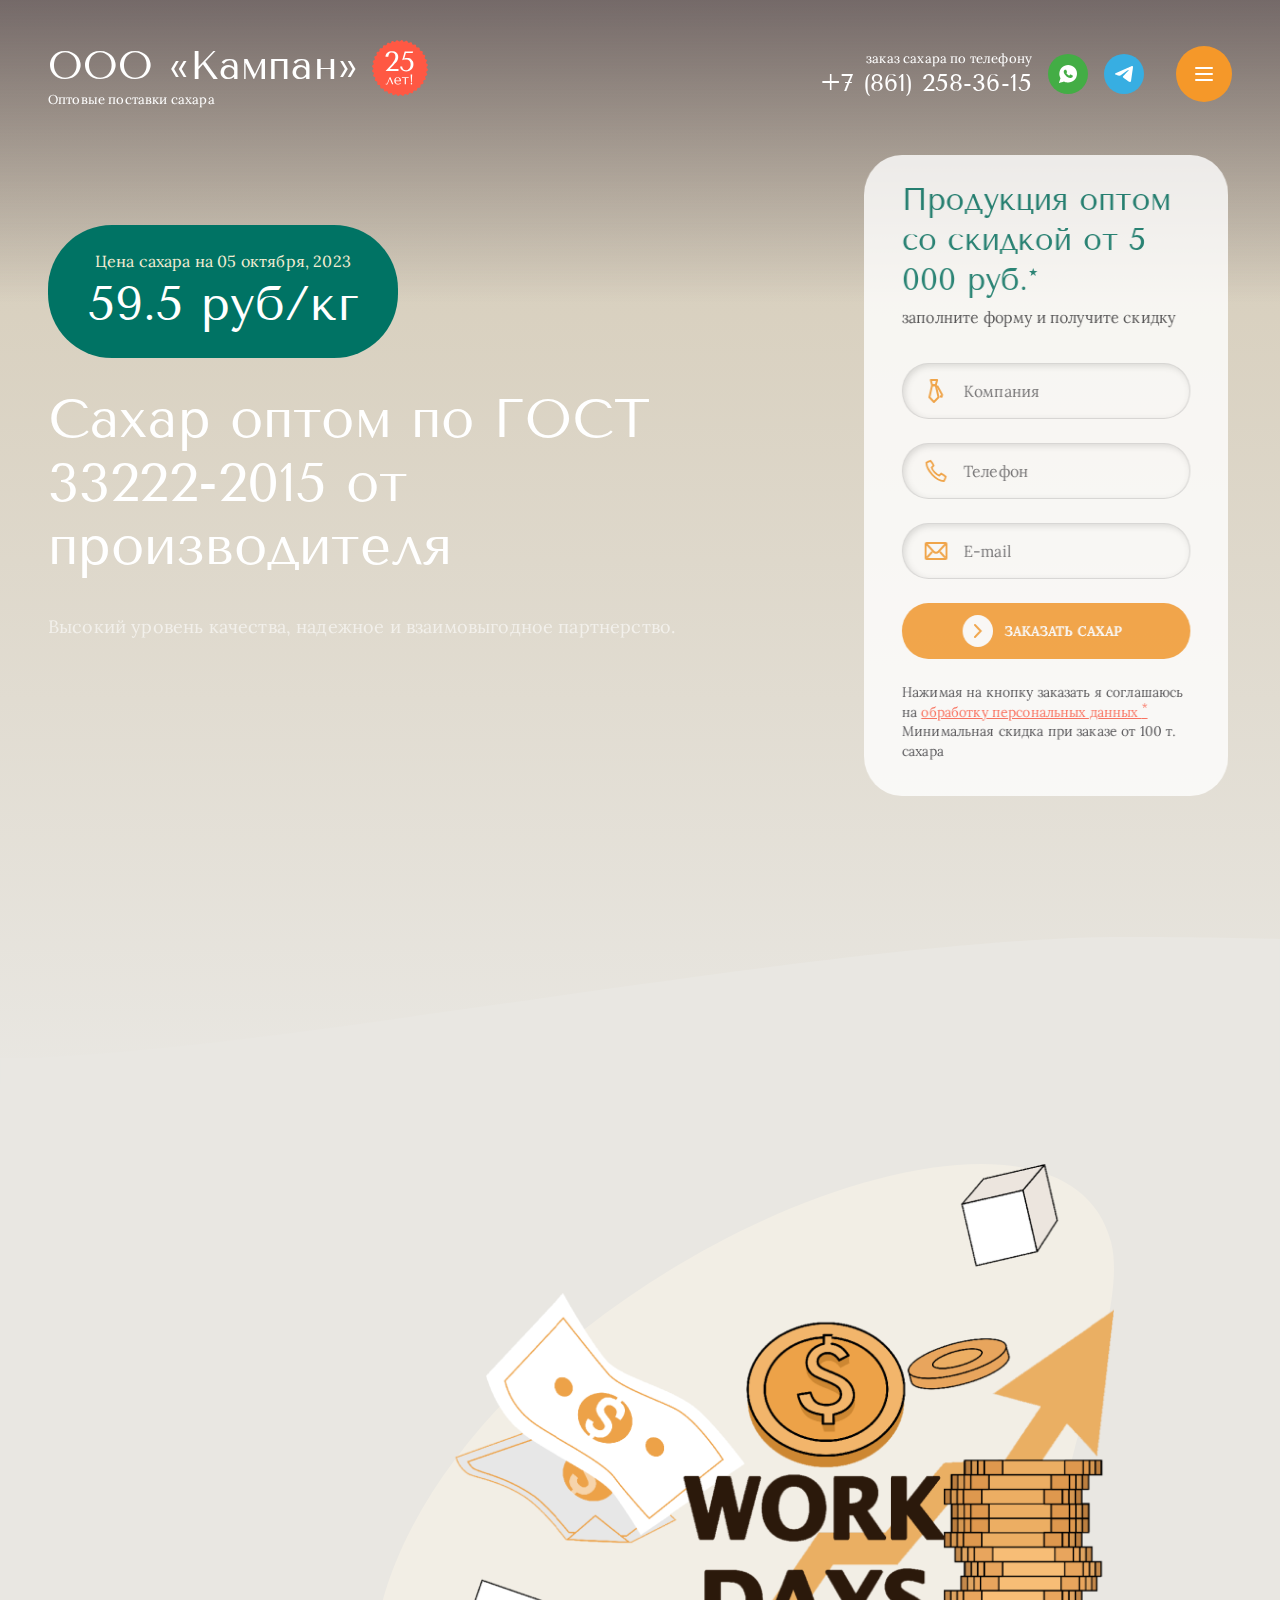
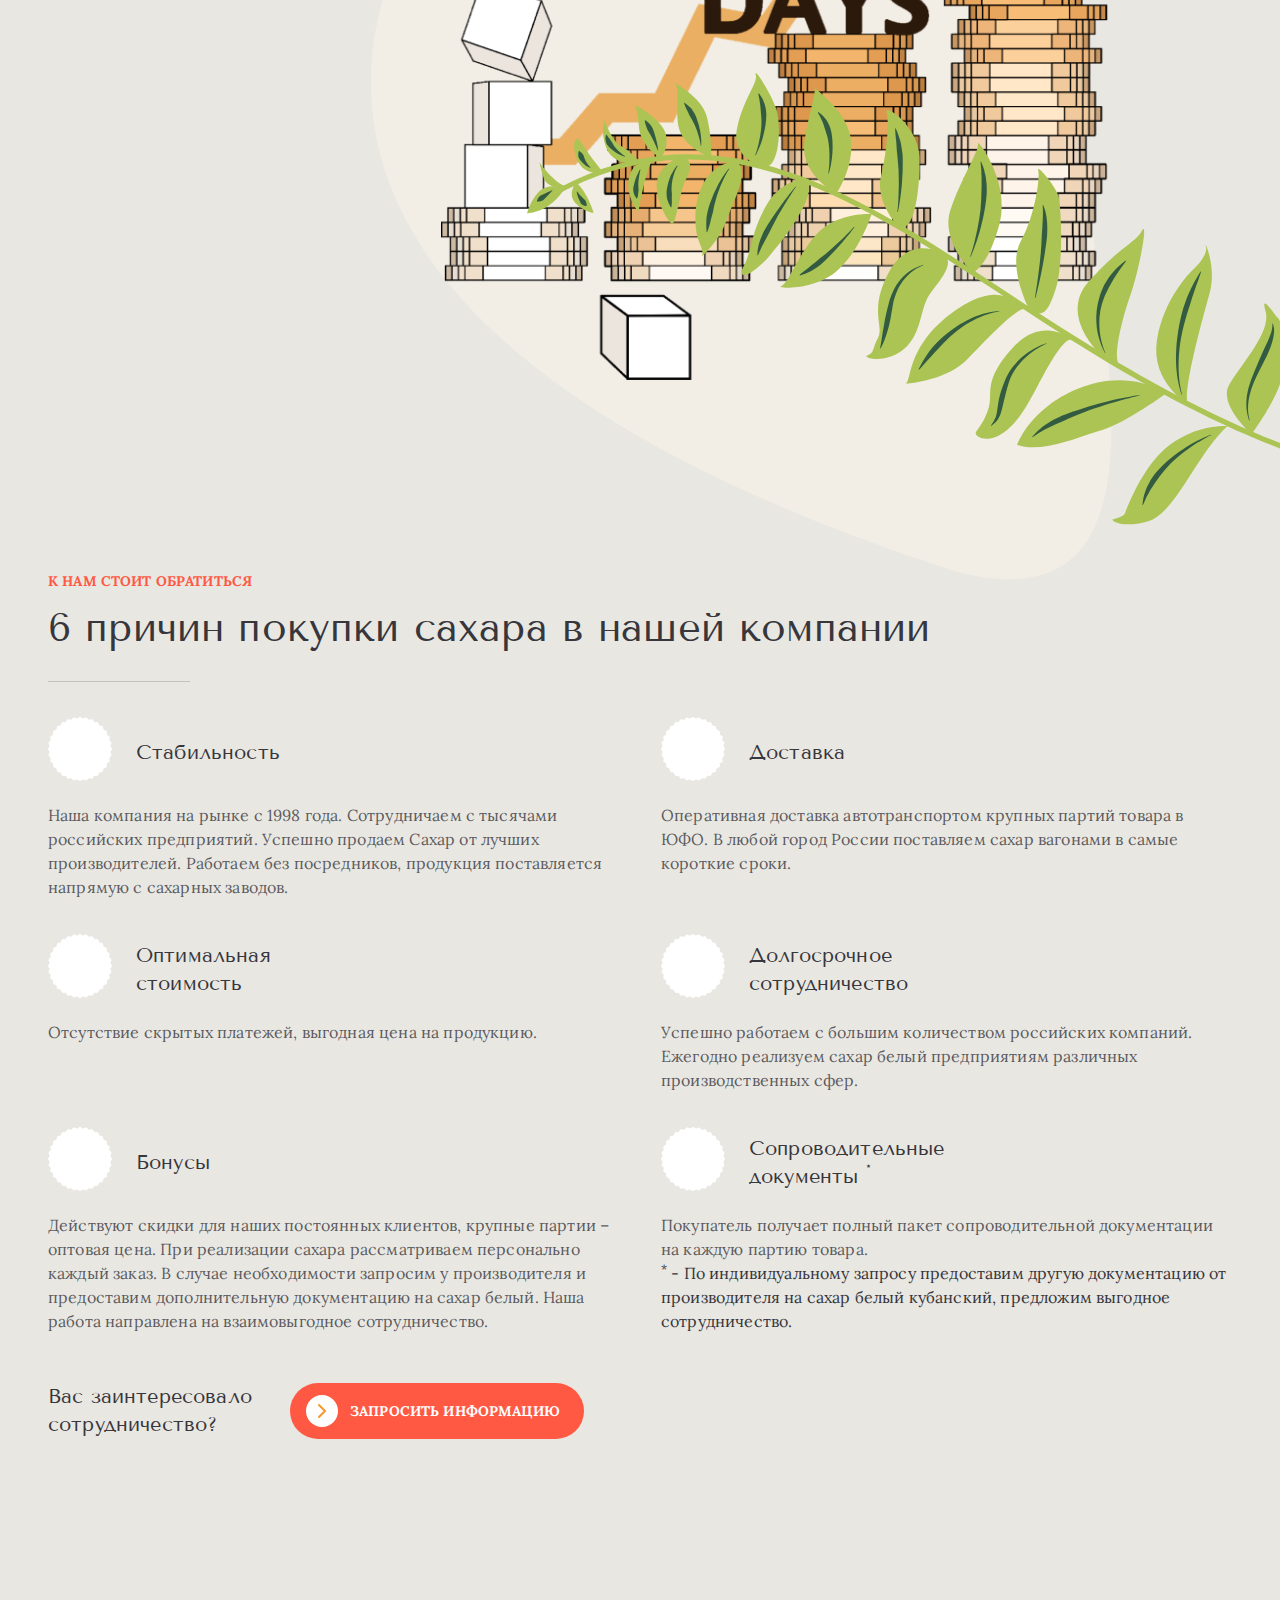
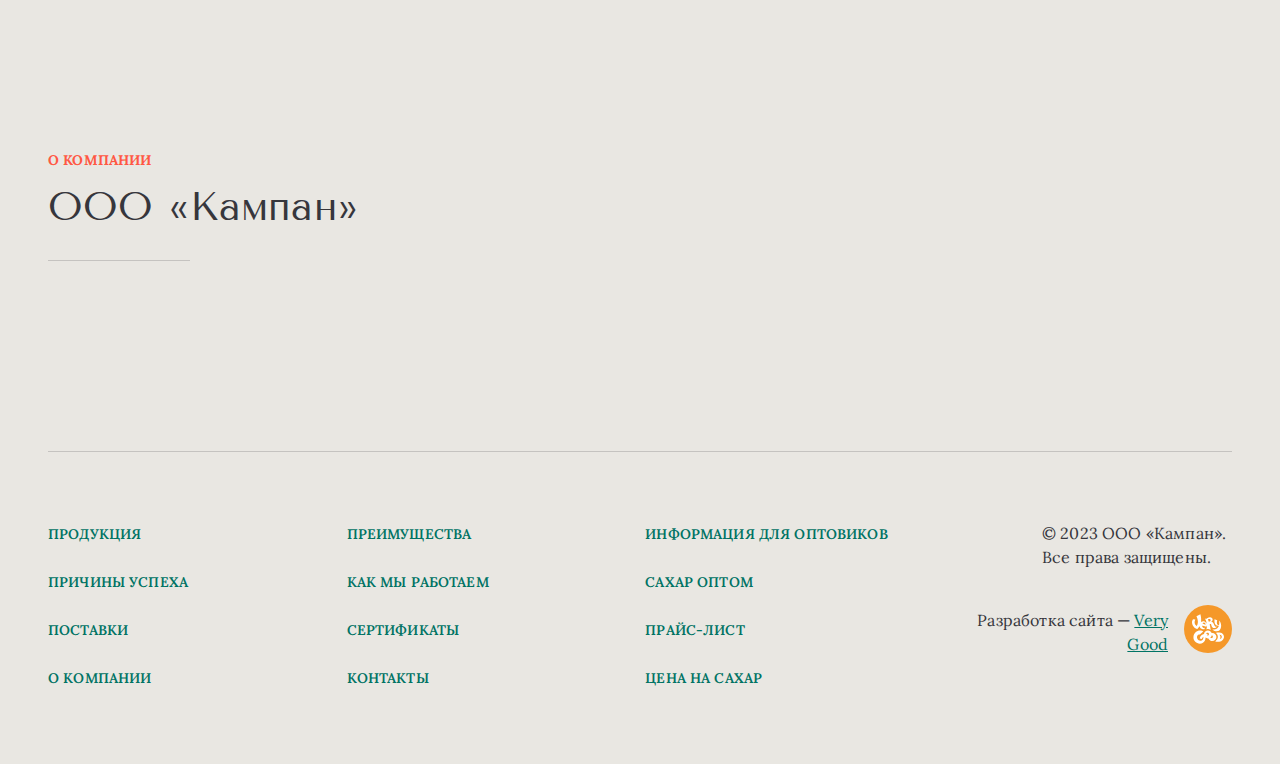
==== commit 6f3b1633: "+" ====
--- a/home-page.html
+++ b/home-page.html
@@ -86,89 +86,121 @@
     <!-- меню  -->
     <nav class="navigation">
       <div class="wrapper">
-
-        <ul class="navigation__list">
-          <li class="navigation__item">
-            <a href="" class="navigation__link">
-              <span class="navigation__icon">
-                <svg viewBox="0 0 9 14" fill="none" xmlns="http://www.w3.org/2000/svg">
-                  <path d="M1 1L7 7L1 13" stroke="#F59829" stroke-width="2" stroke-linecap="round" />
-                </svg>
-
-              </span>
-              <span>Продукция</span></a>
-          </li>
-          <li class="navigation__item">
-            <a href="" class="navigation__link">
-              <span class="navigation__icon">
-                <svg viewBox="0 0 9 14" fill="none" xmlns="http://www.w3.org/2000/svg">
-                  <path d="M1 1L7 7L1 13" stroke="#F59829" stroke-width="2" stroke-linecap="round" />
-                </svg>
-
-              </span>
-              <span>Преимущества</span></a>
-          </li>
-          <li class="navigation__item">
-            <a href="" class="navigation__link">
-              <span class="navigation__icon">
-                <svg viewBox="0 0 9 14" fill="none" xmlns="http://www.w3.org/2000/svg">
-                  <path d="M1 1L7 7L1 13" stroke="#F59829" stroke-width="2" stroke-linecap="round" />
-                </svg>
-
-              </span>
-              <span>Причины успеха</span></a>
-          </li>
-          <li class="navigation__item">
-            <a href="" class="navigation__link">
-              <span class="navigation__icon">
-                <svg viewBox="0 0 9 14" fill="none" xmlns="http://www.w3.org/2000/svg">
-                  <path d="M1 1L7 7L1 13" stroke="#F59829" stroke-width="2" stroke-linecap="round" />
-                </svg>
-
-              </span>
-              <span>Как мы работаем</span></a>
-          </li>
-          <li class="navigation__item">
-            <a href="" class="navigation__link">
-              <span class="navigation__icon">
-                <svg viewBox="0 0 9 14" fill="none" xmlns="http://www.w3.org/2000/svg">
-                  <path d="M1 1L7 7L1 13" stroke="#F59829" stroke-width="2" stroke-linecap="round" />
-                </svg>
-
-              </span>
-              <span>Поставки</span></a>
-          </li>
-          <li class="navigation__item">
-            <a href="" class="navigation__link">
-              <span class="navigation__icon">
-                <svg viewBox="0 0 9 14" fill="none" xmlns="http://www.w3.org/2000/svg">
-                  <path d="M1 1L7 7L1 13" stroke="#F59829" stroke-width="2" stroke-linecap="round" />
-                </svg>
-
-              </span>
-              <span>Сертификаты</span></a>
-          </li>
-          <li class="navigation__item">
-            <a href="" class="navigation__link">
-              <span class="navigation__icon">
-                <svg viewBox="0 0 9 14" fill="none" xmlns="http://www.w3.org/2000/svg">
-                  <path d="M1 1L7 7L1 13" stroke="#F59829" stroke-width="2" stroke-linecap="round" />
-                </svg>
-
-              </span>
-              <span>О компании</span></a>
-          </li>
-          <li class="navigation__item">
-            <a href="" class="navigation__link">
-              <span class="navigation__icon">
-                <svg viewBox="0 0 9 14" fill="none" xmlns="http://www.w3.org/2000/svg">
-                  <path d="M1 1L7 7L1 13" stroke="#F59829" stroke-width="2" stroke-linecap="round" />
-                </svg>
-
-              </span>
-              <span>Контакты</span></a>
-          </li>
-        </ul>
+        <div class="navigation__inner">
+          <ul class="navigation__list">
+            <li class="navigation__item">
+              <a href="" class="navigation__link current">
+                <span class="navigation__icon">
+                  <svg viewBox="0 0 9 14" fill="none" xmlns="http://www.w3.org/2000/svg">
+                    <path d="M1 1L7 7L1 13" stroke="#F59829" stroke-width="2" stroke-linecap="round" />
+                  </svg>
+
+                </span>
+                <span>Продукция</span></a>
+            </li>
+            <li class="navigation__item">
+              <a href="" class="navigation__link">
+                <span class="navigation__icon">
+                  <svg viewBox="0 0 9 14" fill="none" xmlns="http://www.w3.org/2000/svg">
+                    <path d="M1 1L7 7L1 13" stroke="#F59829" stroke-width="2" stroke-linecap="round" />
+                  </svg>
+
+                </span>
+                <span>Преимущества</span></a>
+            </li>
+            <li class="navigation__item">
+              <a href="" class="navigation__link">
+                <span class="navigation__icon">
+                  <svg viewBox="0 0 9 14" fill="none" xmlns="http://www.w3.org/2000/svg">
+                    <path d="M1 1L7 7L1 13" stroke="#F59829" stroke-width="2" stroke-linecap="round" />
+                  </svg>
+
+                </span>
+                <span>Причины успеха</span></a>
+            </li>
+            <li class="navigation__item">
+              <a href="" class="navigation__link">
+                <span class="navigation__icon">
+                  <svg viewBox="0 0 9 14" fill="none" xmlns="http://www.w3.org/2000/svg">
+                    <path d="M1 1L7 7L1 13" stroke="#F59829" stroke-width="2" stroke-linecap="round" />
+                  </svg>
+
+                </span>
+                <span>Как мы работаем</span></a>
+            </li>
+            <li class="navigation__item">
+              <a href="" class="navigation__link">
+                <span class="navigation__icon">
+                  <svg viewBox="0 0 9 14" fill="none" xmlns="http://www.w3.org/2000/svg">
+                    <path d="M1 1L7 7L1 13" stroke="#F59829" stroke-width="2" stroke-linecap="round" />
+                  </svg>
+
+                </span>
+                <span>Поставки</span></a>
+            </li>
+            <li class="navigation__item">
+              <a href="" class="navigation__link">
+                <span class="navigation__icon">
+                  <svg viewBox="0 0 9 14" fill="none" xmlns="http://www.w3.org/2000/svg">
+                    <path d="M1 1L7 7L1 13" stroke="#F59829" stroke-width="2" stroke-linecap="round" />
+                  </svg>
+
+                </span>
+                <span>Сертификаты</span></a>
+            </li>
+            <li class="navigation__item">
+              <a href="" class="navigation__link">
+                <span class="navigation__icon">
+                  <svg viewBox="0 0 9 14" fill="none" xmlns="http://www.w3.org/2000/svg">
+                    <path d="M1 1L7 7L1 13" stroke="#F59829" stroke-width="2" stroke-linecap="round" />
+                  </svg>
+
+                </span>
+                <span>О компании</span></a>
+            </li>
+            <li class="navigation__item">
+              <a href="" class="navigation__link">
+                <span class="navigation__icon">
+                  <svg viewBox="0 0 9 14" fill="none" xmlns="http://www.w3.org/2000/svg">
+                    <path d="M1 1L7 7L1 13" stroke="#F59829" stroke-width="2" stroke-linecap="round" />
+                  </svg>
+
+                </span>
+                <span>Контакты</span></a>
+            </li>
+          </ul>
+          <!-- мобильный блок  -->
+          <div class="header__flex">
+            <p class="header__contacts">
+              заказ сахара по телефону
+              <a href="tel:+78612583615">+7 (861) 258-36-15</a>
+            </p>
+
+            <ul class="header__social social-list">
+              <li class="social-list__item">
+                <a href="#" class="social-list__link whatsapp">
+                  <svg width="18" height="18" viewBox="0 0 18 18" fill="none" xmlns="http://www.w3.org/2000/svg">
+                    <path
+                      d="M17.3053 5.362C16.8563 4.313 16.2083 3.367 15.4093 2.573C14.6083 1.778 13.6552 1.135 12.5982 0.69C11.5402 0.246 10.3792 0 9.16025 0C7.94125 0 6.77925 0.246 5.72225 0.69C4.66525 1.135 3.71225 1.778 2.91125 2.573C2.11125 3.367 1.46225 4.313 1.01525 5.362C0.56725 6.412 0.31925 7.565 0.31925 8.774C0.31925 9.166 0.34525 9.554 0.39725 9.939C0.44925 10.324 0.52625 10.704 0.62825 11.077C0.73025 11.45 0.85725 11.816 1.00725 12.173C1.15725 12.53 1.33325 12.877 1.53125 13.212L1.15225 14.332L0.77225 15.451L0.39325 16.571L0.01325 17.691C0.00525 17.712 0.00125 17.733 0.00025 17.755C-0.00075 17.776 0.00125 17.798 0.00625 17.818C0.01125 17.838 0.01825 17.859 0.02825 17.878C0.03825 17.897 0.05125 17.914 0.06725 17.93C0.07825 17.942 0.09025 17.951 0.10325 17.96C0.11625 17.969 0.13025 17.977 0.14425 17.982C0.15825 17.987 0.17325 17.992 0.18825 17.995C0.20325 17.998 0.21825 18 0.23425 18C0.24025 18 0.24625 18 0.25225 17.999C0.25825 17.999 0.26425 17.998 0.27025 17.997C0.27625 17.996 0.28225 17.995 0.28825 17.994C0.29425 17.992 0.30025 17.991 0.30625 17.989L1.47325 17.618L2.64025 17.247L3.80825 16.876L4.97525 16.505C5.29525 16.676 5.62425 16.826 5.96325 16.956C6.30125 17.086 6.64725 17.195 6.99925 17.283C7.35125 17.37 7.70825 17.436 8.06925 17.481C8.43025 17.525 8.79525 17.547 9.16025 17.547C10.3792 17.547 11.5402 17.302 12.5982 16.857C13.6552 16.413 14.6083 15.769 15.4093 14.975C16.2092 14.181 16.8563 13.236 17.3053 12.186C17.7523 11.137 18.0002 9.984 18.0002 8.774C18.0002 7.565 17.7523 6.412 17.3053 5.362ZM13.7622 11.109C13.7522 11.216 13.7352 11.334 13.7072 11.453C13.6812 11.573 13.6442 11.696 13.6023 11.815C13.5472 11.968 13.4462 12.114 13.3182 12.247C13.1902 12.381 13.0352 12.501 12.8742 12.604C12.7122 12.707 12.5442 12.792 12.3882 12.854C12.2322 12.916 12.0892 12.955 11.9802 12.964L11.9642 12.965L11.9482 12.967L11.9312 12.969L11.9142 12.97C11.8892 12.973 11.8633 12.975 11.8363 12.978C11.8092 12.98 11.7793 12.983 11.7502 12.985C11.7212 12.987 11.6892 12.989 11.6562 12.99C11.6243 12.991 11.5903 12.992 11.5542 12.992C11.4692 12.992 11.3663 12.988 11.2413 12.974C11.1173 12.961 10.9702 12.938 10.7942 12.899C10.6182 12.86 10.4132 12.805 10.1733 12.728C9.93225 12.651 9.65625 12.552 9.33925 12.425C9.00925 12.293 8.68025 12.123 8.35625 11.92C8.03225 11.716 7.71225 11.477 7.40225 11.207C7.09125 10.937 6.78925 10.637 6.50025 10.309C6.21125 9.98 5.93425 9.624 5.67325 9.242C5.66825 9.236 5.66425 9.229 5.66025 9.225C5.65625 9.219 5.65325 9.214 5.65025 9.209C5.64625 9.204 5.64425 9.2 5.64225 9.197C5.63925 9.193 5.63725 9.19 5.63525 9.188C5.56725 9.098 5.47625 8.972 5.37825 8.817C5.28025 8.663 5.17525 8.479 5.07925 8.276C4.98225 8.073 4.89525 7.85 4.83125 7.615C4.76725 7.38 4.72725 7.133 4.72725 6.883C4.72725 6.605 4.76125 6.357 4.81525 6.138C4.86925 5.919 4.94625 5.73 5.03225 5.569C5.11925 5.407 5.21525 5.275 5.31025 5.171C5.40425 5.067 5.49725 4.989 5.57525 4.94C5.64925 4.893 5.74625 4.853 5.85325 4.818C5.95925 4.784 6.07525 4.755 6.18525 4.732C6.29525 4.709 6.40025 4.691 6.48525 4.679C6.57025 4.667 6.63525 4.66 6.66625 4.659C6.69125 4.658 6.70925 4.657 6.72125 4.656C6.73425 4.656 6.74125 4.655 6.74525 4.655C6.74925 4.655 6.75225 4.655 6.75525 4.655C6.75725 4.655 6.76025 4.655 6.76725 4.655C6.83225 4.655 6.89225 4.665 6.94925 4.684C7.00525 4.705 7.05725 4.735 7.10625 4.776C7.15425 4.817 7.19925 4.868 7.24125 4.93C7.28325 4.992 7.32125 5.067 7.35625 5.151C7.37125 5.186 7.41725 5.297 7.47725 5.442C7.53825 5.588 7.61325 5.771 7.68825 5.951C7.76325 6.131 7.83725 6.308 7.89425 6.444C7.95225 6.581 7.99225 6.676 8.00025 6.691C8.00925 6.71 8.02425 6.738 8.03825 6.774C8.05225 6.81 8.06625 6.854 8.07425 6.905C8.08325 6.956 8.08625 7.011 8.07825 7.073C8.07025 7.134 8.05225 7.199 8.01825 7.268L8.01025 7.282L8.00325 7.297L7.99625 7.312L7.98825 7.326C7.97425 7.355 7.96125 7.383 7.94725 7.409C7.93325 7.437 7.91825 7.464 7.90125 7.491C7.88525 7.519 7.86725 7.546 7.84725 7.575C7.82625 7.603 7.80325 7.634 7.77625 7.665C7.76725 7.675 7.75825 7.686 7.75025 7.695C7.74025 7.706 7.73125 7.717 7.72225 7.728C7.71325 7.738 7.70425 7.749 7.69625 7.759C7.68825 7.769 7.67825 7.78 7.66925 7.791C7.65025 7.813 7.63225 7.836 7.61325 7.858C7.59425 7.88 7.57525 7.903 7.55625 7.925C7.53725 7.947 7.51925 7.968 7.50025 7.988C7.48125 8.008 7.46325 8.027 7.44525 8.045C7.43925 8.051 7.43225 8.059 7.42425 8.066C7.41625 8.075 7.40825 8.084 7.40025 8.093C7.39225 8.101 7.38525 8.109 7.37925 8.117C7.37425 8.124 7.37025 8.131 7.36925 8.136C7.36925 8.136 7.36925 8.137 7.36925 8.139C7.36925 8.141 7.37025 8.144 7.37125 8.149C7.37225 8.153 7.37425 8.159 7.37825 8.165C7.38125 8.172 7.38525 8.18 7.39025 8.188C7.42725 8.251 7.52125 8.388 7.66325 8.571C7.80625 8.754 7.99725 8.979 8.22825 9.217C8.45925 9.454 8.73025 9.703 9.03025 9.931C9.33025 10.159 9.66125 10.365 10.0132 10.518C10.0292 10.525 10.0522 10.535 10.0793 10.546C10.1073 10.558 10.1402 10.57 10.1692 10.583C10.1992 10.595 10.2282 10.605 10.2492 10.614C10.2702 10.622 10.2863 10.628 10.2882 10.628C10.2922 10.628 10.2963 10.626 10.3003 10.624C10.3042 10.622 10.3083 10.618 10.3142 10.614C10.3182 10.61 10.3223 10.606 10.3282 10.601C10.3322 10.596 10.3363 10.592 10.3403 10.587C10.3713 10.552 10.4193 10.497 10.4753 10.431C10.5323 10.366 10.5983 10.288 10.6632 10.209C10.7292 10.131 10.7952 10.05 10.8523 9.977C10.9093 9.904 10.9583 9.838 10.9913 9.79C11.0203 9.746 11.0522 9.708 11.0852 9.676C11.1182 9.643 11.1532 9.615 11.1902 9.594C11.2272 9.572 11.2652 9.555 11.3062 9.544C11.3462 9.533 11.3892 9.527 11.4342 9.527C11.4602 9.527 11.4872 9.529 11.5142 9.533C11.5392 9.537 11.5662 9.542 11.5912 9.549C11.6162 9.555 11.6413 9.563 11.6663 9.57C11.6903 9.578 11.7153 9.587 11.7382 9.594C11.7972 9.615 11.9233 9.671 12.0793 9.744C12.2353 9.816 12.4222 9.905 12.6032 9.993C12.7842 10.08 12.9583 10.165 13.0892 10.229C13.2212 10.293 13.3102 10.336 13.3182 10.34C13.3612 10.361 13.4012 10.381 13.4402 10.401C13.4772 10.421 13.5133 10.44 13.5452 10.462C13.5782 10.483 13.6082 10.506 13.6353 10.532C13.6602 10.557 13.6842 10.586 13.7032 10.618C13.7323 10.666 13.7513 10.734 13.7603 10.818C13.7712 10.903 13.7712 11.002 13.7622 11.109Z"
+                      fill="white" />
+                  </svg>
+
+
+                </a>
+              </li>
+              <li class="social-list__item">
+                <a href="#" class="social-list__link telegram">
+                  <svg viewBox="0 0 18 18" fill="none" xmlns="http://www.w3.org/2000/svg">
+                    <path
+                      d="M1.10225 7.96761L11.8264 3.21941C12.8843 2.725 16.4738 1.141 16.4738 1.141C16.4738 1.141 18.1314 0.448827 17.9916 2.13171C17.9456 2.82388 17.5794 5.24838 17.2097 7.87063L16.0598 15.6366C16.0598 15.6366 15.9678 16.7738 15.1859 16.9715C14.4039 17.1693 13.1143 16.2794 12.8843 16.0797C12.7003 15.9314 9.4346 13.7065 8.23694 12.6188C7.9132 12.3222 7.547 11.727 8.28294 11.0348C9.94056 9.40329 11.9184 7.37433 13.1125 6.08887C13.6662 5.49368 14.2164 4.10934 11.9166 5.79222L5.42941 10.4929C5.42941 10.4929 4.69348 10.9873 3.31183 10.5404C1.93195 10.0974 0.322085 9.50218 0.322085 9.50218C0.322085 9.50218 -0.783589 8.75866 1.10225 7.96761Z"
+                      fill="white" />
+                  </svg>
+                </a>
+              </li>
+            </ul>
+
+          </div>
+        </div>
 
 
 
--- a/css/style.min.css
+++ b/css/style.min.css
@@ -1 +1 @@
-:root{--Lora: "Lora", serif;--TenorSans: "Tenor Sans", sans-serif;--White: #ffffff;--Dark: #36363c;--Dark-mod: rgba(54, 54, 60, 0.2);--Dark-mod2: rgba(54, 54, 60, 0.8);--LightGreen: #f3edd3;--Orange: #f59829;--Red: #ff5843;--DarkGreen: #007364;--Bg: #e9e7e2}@font-face{font-family:"Lora";src:url(../fonts/Lora-Regular.woff2) format("woff2");font-weight:400;font-style:normal;font-display:swap}@font-face{font-family:"Lora";src:url(../fonts/Lora-SemiBold.woff2) format("woff2");font-weight:600;font-style:normal;font-display:swap}@font-face{font-family:"Lora";src:url(../fonts/Lora-Bold.woff2) format("woff2");font-weight:700;font-style:normal;font-display:swap}@font-face{font-family:"Tenor Sans";src:url(../fonts/TenorSans.woff2) format("woff2");font-weight:400;font-style:normal;font-display:swap}html{box-sizing:border-box;scroll-behavior:smooth}html *,html *::before,html *::after{box-sizing:border-box}body{margin:0;min-width:375px;font-size:16px;font-family:var(--Lora);position:relative;overflow-x:hidden;background-color:var(--Bg, #e9e7e2);color:var(--Dark, #36363c);font-style:normal;font-weight:400;line-height:1.5;letter-spacing:.16px}@media(max-width: 767px){body{font-size:14px}}img{height:auto;max-width:100%}input,textarea,a,button{font-family:inherit;font-size:inherit;line-height:inherit;letter-spacing:inherit}a{text-decoration:none;color:inherit;font-family:inherit;font-style:inherit}input::-webkit-outer-spin-button,input::-webkit-inner-spin-button{-webkit-appearance:none}input[type=number]{-moz-appearance:textfield}h1,h2,h3,h4,h5,h6{font-family:var(--TenorSans);color:var(--Dark, #36363c);line-height:1.2;font-style:normal;font-weight:400}a:not([class]){color:var(--Red, #ff5843);text-decoration-line:underline;transition:color .3s}a:not([class]):hover,a:not([class]):focus,a:not([class]):active{color:var(--Orange, #f59829);text-decoration-line:none}input,textarea{font-family:var(--Lora);font-size:inherit;line-height:inherit;letter-spacing:inherit;max-width:100%;width:100%;outline:none;padding:14px 24px;border-radius:32px;border:1px solid rgba(54,54,60,.2);background:var(--White, #fff);box-shadow:2px 2px 6px 0px rgba(0,0,0,.15) inset;position:relative;height:56px}input::-moz-placeholder, textarea::-moz-placeholder{font-family:var(--Lora);font-size:16px;line-height:inherit;letter-spacing:inherit;color:var(--Dark-mod2)}input::placeholder,textarea::placeholder{font-family:var(--Lora);font-size:16px;line-height:inherit;letter-spacing:inherit;color:var(--Dark-mod2)}@media(max-width: 767px){input,textarea{height:45px}}textarea{resize:none}:where(ul,ol):where([class]){padding-left:0}body,:where(blockquote,figure):where([class]){margin:0}:where(h1,h2,h3,h4,h5,h6,p,ul,ol,dl):where([class]){margin-block:0}:where(dd[class]){margin-left:0}:where(fieldset[class]){margin-left:0;padding:0;border:none}:where(ul[class]){list-style:none}p{--paragraphMarginBottom: 24px;margin-block:0}p:where(:not([class]):not(:last-child)){margin-bottom:var(--paragraphMarginBottom)}img{display:block;max-width:100%}input,textarea,select,button{font:inherit}html{height:100%;scroll-behavior:smooth}body{min-height:100%;line-height:1.5}svg *{transition-property:fill,stroke}@media(prefers-reduced-motion: reduce){*{animation-duration:.01ms !important;animation-iteration-count:1 !important;transition-duration:.01ms !important;scroll-behavior:auto !important}}.to-right{margin-right:0;margin-left:auto}.list-reset{margin:0;padding:0;list-style:none}.visually-hidden:not(:focus),input[type=checkbox].visually-hidden,input[type=radio].visually-hidden{position:absolute;overflow:hidden;clip:rect(0 0 0 0);width:1px;height:1px;margin:-1px;padding:0;white-space:nowrap;border:0;-webkit-clip-path:inset(100%);clip-path:inset(100%)}.button{text-decoration:none;cursor:pointer;position:relative;outline:0;z-index:2;display:flex;align-items:center;max-width:-moz-max-content;max-width:max-content;border:none;background-color:rgba(0,0,0,0);padding:10px 24px;font-family:var(--Lora);font-style:normal;line-height:1;color:var(--White, #fff);text-align:center;font-size:14px;font-weight:700;letter-spacing:.14px;text-transform:uppercase;height:56px}.button span{position:relative;z-index:2}.button svg path{transition:stroke .3s}.button::before{content:"";position:absolute;left:0;top:0;bottom:0;right:0;transition:all .3s ease-in-out;pointer-events:none;z-index:0;border-radius:32px;background-color:var(--Orange, #f59829)}.button__icon{background-color:var(--White);display:flex;align-items:center;justify-content:center;width:32px;height:32px;border-radius:50%;margin-right:12px;pointer-events:none;margin-left:-8px;color:var(--Orange, #f59829);transition:all .3s;flex-shrink:0}.button__icon svg{width:16px}.button:hover::before,.button:active::before,.button:focus::before{background-color:var(--Red, #ff5843);left:-4px;top:-4px;bottom:-4px;right:-4px}.button:hover .button__icon,.button:active .button__icon,.button:focus .button__icon{color:var(--Red, #ff5843)}.button--full{max-width:100%;width:100%;justify-content:center}.button--green::before{background-color:var(--DarkGreen, #007364)}.button--green .button__icon{color:var(--DarkGreen, #007364)}.button--green:hover::before,.button--green:active::before,.button--green:focus::before{background-color:var(--Red, #ff5843)}.button--green:hover .button__icon,.button--green:active .button__icon,.button--green:focus .button__icon{color:var(--Red, #ff5843)}.button--red::before{background-color:var(--Red, #ff5843)}.button--red .button__icon{color:var(--Red, #ff5843)}.button--red:hover::before,.button--red:active::before,.button--red:focus::before{background-color:var(--Orange, #f59829)}.button--red:hover .button__icon,.button--red:active .button__icon,.button--red:focus .button__icon{color:var(--Orange, #f59829)}@media(max-width: 767px){.button{height:45px}}.radial-fill{background-color:var(--Orange, #f59829);border-radius:32px;position:relative;overflow:hidden}.radial-fill::before{display:none}.radial-fill span{pointer-events:none;position:relative;z-index:10}.radial-fill .decorate{position:absolute;pointer-events:none;z-index:4;width:0;height:0;border-radius:50%;background:var(--Red, #ff5843);transform:translate(-50%, -50%);transition:width .6s,height .6s,color .3s,background-color .4s}.radial-fill:hover .decorate,.radial-fill:active .decorate,.radial-fill:focus .decorate{width:100px;height:100px}.button-menu{position:relative;display:flex;align-items:center;justify-content:center;cursor:pointer;color:var(--White);width:56px;height:56px;border:none;padding:0;max-width:initial;max-height:initial;min-height:initial;background-color:rgba(0,0,0,0);flex-shrink:0;outline:0;border-radius:50%}.button-menu::before{content:"";position:absolute;left:0;top:0;bottom:0;right:0;transition:all .3s ease-in-out;pointer-events:none;background-color:var(--Orange, #f59829);z-index:0;border-radius:32px}.button-menu span,.button-menu span::after,.button-menu span::before{position:absolute;width:18px;height:2px;background-color:var(--White);z-index:2;border-radius:2px;transition:width .3s}.button-menu span::after,.button-menu span::before{content:"";display:block;transition:.3s}.button-menu span::before{transform:translateY(-6px)}.button-menu span::after{transform:translateY(6px)}.button-menu.isActive span{height:0}.button-menu.isActive span:before{transform:rotate(-45deg)}.button-menu.isActive span:after{transform:rotate(45deg)}.button-menu:hover span,.button-menu:hover span::after,.button-menu:hover span::before{width:24px}.button-menu:hover::before{left:-4px;top:-4px;bottom:-4px;right:-4px}@media(max-width: 767px){.button-menu{width:55px;height:55px}}.button-close{border:none;outline:0;width:48px;height:48px;border-radius:50%;background-color:rgba(0,0,0,0);cursor:pointer;display:flex;align-items:center;justify-content:center;position:relative}.button-close::before{content:"";position:absolute;left:-8px;top:-8px;bottom:-8px;right:-8px;transition:all .3s ease-in-out;pointer-events:none;background-color:var(--Orange, #f59829);z-index:0;border-radius:50%;border:8px solid var(--White)}.button-close__icon{flex-shrink:0;width:16px;height:16px;pointer-events:none;position:absolute;z-index:2;color:var(--White)}.button-close:hover::before{background-color:var(--Red, #ff5843);left:-12px;top:-12px;bottom:-12px;right:-12px}@media(max-width: 767px){.button-close{width:40px;height:40px}.button-close::before{left:-5px;top:-5px;bottom:-5px;right:-5px}.button-close:hover::before{background-color:var(--Red, #ff5843);left:-9px;top:-9px;bottom:-9px;right:-9px}}.title{display:block;margin:0;padding-bottom:30px;position:relative;margin-bottom:35px;color:var(--Dark, #36363c);font-size:40px;font-style:normal;font-weight:400;line-height:1.2}.title::after{content:"";display:block;width:12%;height:1px;position:absolute;left:0;bottom:0;background-color:var(--Dark-mod)}.title--white{color:var(--White)}.title--two{font-size:48px}.title--mod{max-width:-moz-max-content;max-width:max-content;padding-right:64px}@media(max-width: 1023px){.title{font-size:40px}}@media(max-width: 767px){.title{font-size:30px;padding-bottom:21px;padding-right:0;margin-bottom:26px}.title::after{width:26%}}.subtitle{display:block;margin:0;line-height:1.5;color:var(--Dark, #36363c);font-family:var(--Lora);font-size:16px;font-style:normal;font-weight:400;letter-spacing:.16px;margin-bottom:34px}.wrapper{max-width:1504px;width:100%;padding-inline:48px;margin-inline:auto}@media(max-width: 1600px){.wrapper{padding-inline:32px}}@media(max-width: 1399px){.wrapper{padding-inline:48px}}@media(max-width: 1023px){.wrapper{padding-inline:40px}}@media(max-width: 767px){.wrapper{padding-inline:20px}}.section{padding-top:155px;padding-bottom:155px;position:relative}.section:has(.decorate-wave-bottom){padding-bottom:288px}.section:has(.decorate-wave-bottom)+.section{padding-top:64px}.section:has(.decorate-wave-top){padding-top:288px}.swiper{width:100%;height:100%}.swiper-pagination{transition:initial;transform:initial;position:initial}.swiper-button-next:after,.swiper-button-prev:after{display:none}.swiper-button-next,.swiper-button-prev{margin:0;left:initial;right:initial}.decorate-wave-bottom{position:absolute;width:100vw;left:0;right:0;bottom:-1px;background-repeat:no-repeat;background-size:cover;background-position:top left;background-image:url("../img/wave/bottom.svg");height:0;padding-bottom:11.6145833333vw}@media(max-width: 1200px){.decorate-wave-bottom{padding-bottom:11.25vw}}@media(max-width: 1023px){.decorate-wave-bottom{padding-bottom:10.752688172vw}}@media(max-width: 767px){.decorate-wave-bottom{padding-bottom:10.4302477184vw}}.decorate-wave-top{position:absolute;width:100vw;top:-1px;left:0;right:0;background-repeat:no-repeat;background-size:cover;background-position:bottom right;background-image:url("../img/wave/top.svg");height:0;padding-bottom:11.6145833333vw}@media(max-width: 1200px){.decorate-wave-top{padding-bottom:11.25vw}}@media(max-width: 1023px){.decorate-wave-top{padding-bottom:10.752688172vw}}@media(max-width: 767px){.decorate-wave-top{padding-bottom:10.4302477184vw}}.benefits-list{display:grid;gap:13px 42px;grid-template-columns:repeat(2, 1fr)}.benefits-list__name{display:grid;gap:24px;grid-template-columns:64px 1fr;align-items:center;color:var(--Dark, #36363c);font-family:var(--TenorSans);font-size:20px;font-style:normal;font-weight:400;line-height:1.4;margin-bottom:14px}.benefits-list__text{color:var(--Dark-mod2);font-family:var(--Lora);font-size:16px;font-weight:400;margin:0}.benefits-list__text+.benefits-list__text{margin-top:1rem}@media(max-width: 1400px){.benefits-list{gap:35px 42px}.benefits-list__name{max-width:200px}}@media(max-width: 767px){.benefits-list{grid-template-columns:repeat(1, 1fr)}.benefits-list__name{gap:16px;grid-template-columns:60px 1fr;font-size:18px;margin-bottom:4px}}.custom-icon{color:var(--White)}.custom-icon path:not([class]){fill:#f59829}.label{display:block;margin:0;color:var(--Red, #ff5843);font-family:var(--Lora);font-size:14px;font-style:normal;font-weight:700;line-height:1.7;letter-spacing:.14px;text-transform:uppercase;margin-bottom:10px}@media(max-width: 767px){.label{margin-bottom:0}}.form__grid{display:grid;gap:24px 32px;grid-template-columns:repeat(2, 1fr)}.form__grid--mod{grid-template-columns:repeat(1, 1fr)}.form__text{margin:0;color:var(--Dark, #36363c);font-size:14px;font-style:normal;font-weight:400;line-height:1.4;letter-spacing:.14px}.form__text a{color:var(--Red, #ff5843)}.form__item.icon{position:relative}.form__item.icon::before{content:"";display:block;width:24px;height:24px;background-size:contain;background-repeat:no-repeat;position:absolute;z-index:2;pointer-events:none;top:16px;left:24px}.form__item.icon input,.form__item.icon textarea{padding-left:64px}.form__item.icon.--phone:before{background-image:url("data:image/svg+xml;charset=UTF-8,%3csvg viewBox='0 0 26 26' fill='none' xmlns='http://www.w3.org/2000/svg'%3e%3cpath d='M8.90204 17.098C14.5102 22.7061 19.8664 23.8922 21.8429 24C23.1065 22.149 23.6402 20.6208 24 19.2551C22.6338 17.9248 20.6458 16.5679 18.8235 15.8041L16.6663 17.9607C15.9296 17.7634 13.9073 16.9272 11.4903 14.5097C9.07282 12.0922 8.23662 10.0704 8.03929 9.33368L10.1959 7.17653C9.43209 5.35418 8.07521 3.36625 6.74489 2C5.37864 2.35926 3.85099 2.89348 2 4.15715C2.10778 6.13415 3.29439 11.4898 8.90204 17.098Z' stroke='%23F59829' stroke-width='2' stroke-miterlimit='10'/%3e%3c/svg%3e ")}.form__item.icon.--volume:before{background-image:url("data:image/svg+xml;charset=UTF-8,%3csvg viewBox='0 0 24 24' fill='none' xmlns='http://www.w3.org/2000/svg'%3e%3cpath d='M20 23H12H4V11C4 9.896 4.896 9 6 9H8C8.553 9 9 8.552 9 8V6C9 5.448 8.553 5 8 5H6C5.447 5 5 4.552 5 4V2C5 1.448 5.447 1 6 1H18C18.553 1 19 1.448 19 2V4C19 4.552 18.553 5 18 5H16C15.447 5 15 5.448 15 6V7.97501C15 8.52101 15.427 9.003 15.974 9H18C19.104 9 20 9.896 20 11V23Z' stroke='%23F59829' stroke-width='2' stroke-miterlimit='10'/%3e%3c/svg%3e ")}.form__item.icon.--mail:before{background-image:url("data:image/svg+xml;charset=UTF-8,%3csvg viewBox='0 0 24 24' fill='none' xmlns='http://www.w3.org/2000/svg'%3e%3cpath d='M23 18.9677C23 19.5375 22.552 20 22 20H2C1.448 20 1 19.5375 1 18.9677V5.03226C1 4.46245 1.448 4 2 4H22C22.552 4 23 4.46245 23 5.03226V18.9677Z' stroke='%23F59829' stroke-width='2' stroke-miterlimit='10'/%3e%3cpath d='M22 5L14.4745 12.8C13.108 14.2106 10.8915 14.2106 9.525 12.8L2 5' stroke='%23F59829' stroke-width='2' stroke-miterlimit='10' stroke-linecap='round'/%3e%3cpath d='M3 17.9355L7.5 13.2903' stroke='%23F59829' stroke-width='2' stroke-miterlimit='10' stroke-linecap='round'/%3e%3cpath d='M21 17.9355L16.5 13.2903' stroke='%23F59829' stroke-width='2' stroke-miterlimit='10' stroke-linecap='round'/%3e%3c/svg%3e ")}.form__item.icon.--company::before{background-image:url("data:image/svg+xml;charset=UTF-8,%3csvg viewBox='0 0 24 24' fill='none' xmlns='http://www.w3.org/2000/svg'%3e%3cpath d='M9.78261 1H13.1304L11.6957 6.26087H9.78261H7.86957L6.43478 1H9.78261Z' stroke='%23F59829' stroke-width='2' stroke-miterlimit='10' stroke-linejoin='round'/%3e%3cpath d='M11.6957 6.26086H9.78261H7.86957L5 18.2174L9.78261 23L14.5652 18.2174L11.6957 6.26086Z' stroke='%23F59829' stroke-width='2' stroke-miterlimit='10' stroke-linejoin='round'/%3e%3cpath d='M16 17.2609L17.913 17.7391L18.3913 15.8261L13.1304 6.73914' stroke='%23F59829' stroke-width='2' stroke-miterlimit='10' stroke-linejoin='round'/%3e%3c/svg%3e ")}.form__item.icon.--city::before{background-image:url("data:image/svg+xml;charset=UTF-8,%3csvg viewBox='0 0 24 25' fill='none' xmlns='http://www.w3.org/2000/svg'%3e%3cpath d='M12 1C16.4183 1 20 4.46099 20 8.72993C20.0023 10.5761 19.7188 11.8558 18.6331 13.5356C17.5474 15.2142 12 23 12 23C12 23 6.45259 15.2142 5.36688 13.5356C4.28117 11.8558 3.9966 10.5761 4.00003 8.72993C4.00003 4.46099 7.58173 1 12 1Z' stroke='%23F59829' stroke-width='2' stroke-miterlimit='10'/%3e%3ccircle cx='12' cy='9' r='3' stroke='%23F59829' stroke-width='2'/%3e%3c/svg%3e ")}.form__item.icon.--user::before{background-image:url("data:image/svg+xml;charset=UTF-8,%3csvg viewBox='0 0 24 24' fill='none' xmlns='http://www.w3.org/2000/svg'%3e%3cpath d='M9 15V17C9 17.8 8.25799 18.417 7.45999 18.625L4.48401 19.398C3.15501 19.743 2.024 21.028 2 22.001V24.001' stroke='%23F59829' stroke-width='2' stroke-miterlimit='10'/%3e%3cpath d='M15 15V17C15 17.8 15.742 18.417 16.54 18.625L19.516 19.398C20.845 19.743 21.976 21.028 22 22.001V24.001' stroke='%23F59829' stroke-width='2' stroke-miterlimit='10'/%3e%3cpath d='M13 1C15.436 1 17 2.515 17 5V7L18 8V10L17 11C17 11 17 12.768 17 13C17 15.083 13 16 12 16C11 16 7 15.083 7 13C7 12.768 7 11 7 11L6 10V8L7 7V5C7 2.515 8.564 1 11 1H13Z' stroke='%23F59829' stroke-width='2' stroke-miterlimit='10'/%3e%3c/svg%3e ")}@media(max-width: 1200px){.form__grid--mod{gap:16px}.form .button--full{margin-top:16px}}@media(max-width: 1023px){.form__grid--mod{grid-template-columns:repeat(2, 1fr)}.form__grid--mod .form__item--mod{grid-column:span 2}.form .button--full{margin-top:0}.form__grid--mod{gap:24px}}@media(max-width: 767px){.form__group{grid-template-columns:1fr;gap:24px}.form__grid--mod{grid-template-columns:repeat(1, 1fr)}.form__grid--mod .form__item--mod{grid-column:initial}.form__grid--mod{gap:20px}}.feedback{background-color:var(--White);border-radius:40px;padding:25px 40px 35px}.feedback__title{display:block;margin:0;margin-bottom:5px;color:var(--DarkGreen, #007364);font-family:var(--TenorSans);font-size:32px;font-style:normal;font-weight:400;line-height:1.25}.feedback__text{margin:0;margin-bottom:34px}@media(max-width: 1200px){.feedback{padding:24px 32px 31px}.feedback__title{font-size:24px;margin-bottom:14px}.feedback__text{margin-bottom:26px}}@media(max-width: 767px){.feedback{padding:18px 25px 25px}.feedback__title{font-size:20px;line-height:1.5;margin-bottom:7px}.feedback__text{margin-bottom:25px}}.social-list{margin:0;padding:0;list-style:none;display:grid;gap:16px;grid-template-columns:repeat(2, auto);max-width:-moz-max-content;max-width:max-content}.social-list__link{width:40px;height:40px;display:flex;align-items:center;justify-content:center;position:relative;color:var(--White)}.social-list__link::before{content:"";position:absolute;left:0;top:0;bottom:0;right:0;transition:all .3s ease-in-out;pointer-events:none;background-color:var(--Orange, #f59829);z-index:0;border-radius:50%}.social-list__link svg{width:18px;position:relative}.social-list__link.whatsapp::before{background-color:#43ad45}.social-list__link.telegram::before{background-color:#37aee2}.social-list__link:hover::before{left:-4px;top:-4px;bottom:-4px;right:-4px}.logotype{display:grid;gap:13px;grid-template-columns:1fr 56px;max-width:-moz-max-content;max-width:max-content}.logotype__name{margin:0;color:var(--White);font-family:var(--TenorSans);font-size:40px;font-style:normal;font-weight:400;line-height:1.3;transition:all .3s}.logotype__name small{display:block;font-family:var(--Lora);font-size:13px;font-style:normal;font-weight:400}.logotype__icon{max-width:56px;display:block;color:var(--Red)}.logotype .custom{fill:var(--White)}@media(max-width: 1023px){.logotype{gap:8px}.logotype__name{font-size:30px}}@media(max-width: 767px){.logotype .header{padding-top:10px;padding-bottom:10px}.logotype__name{font-size:24px}}.navigation{position:absolute;top:0;left:0;z-index:100;background-color:var(--DarkGreen);color:var(--White);width:100vw;height:100vh;padding-top:145px;display:flex;align-items:center;justify-content:center;transition:all .3s}.navigation__list{list-style:none;padding:0;margin:0;display:grid;gap:32px;grid-template-columns:repeat(2, 1fr)}.navigation__link{display:flex;align-items:center;position:relative;font-family:var(--Lora);font-weight:700;font-size:18px;letter-spacing:.01em;text-transform:uppercase;text-align:center;color:var(--white);min-height:64px;padding:16px;border:1px solid rgba(255,255,255,.2);border-radius:32px}.navigation__link::before{content:"";position:absolute;left:0;top:0;bottom:0;right:0;transition:all .3s ease-in-out;pointer-events:none;background-color:rgba(0,0,0,0);z-index:0;border-radius:32px}.navigation__link span{position:relative;z-index:2}.navigation__link:hover::before,.navigation__link:hover::before,.navigation__link:focus::before{background-color:var(--Orange, #f59829);left:-4px;top:-4px;bottom:-4px;right:-4px}.navigation__icon{background-color:var(--White);display:flex;align-items:center;justify-content:center;width:32px;height:32px;border-radius:50%;margin-right:12px;pointer-events:none;margin-left:-8px}.navigation__icon svg{width:9px;flex-shrink:0;pointer-events:none}.benefits-composition{position:relative}.benefits-composition__bg{position:absolute;top:0;left:-70px;z-index:1}.benefits-composition__image{position:relative;z-index:2;max-width:688px;width:100%;display:block}.benefits-composition__branch{position:absolute;bottom:-440px;left:50px;z-index:3;width:900px}@media(max-width: 1400px){.benefits-composition__image{max-width:673px}.benefits-composition__branch{bottom:-204px}}@media(max-width: 1023px){.benefits-composition__image{max-width:616px}.benefits-composition__bg{width:590px;top:-35px;left:-35px}.benefits-composition__branch{bottom:-190px;left:90px;width:880px}}@media(max-width: 767px){.benefits-composition__image{max-width:300px;margin-left:33px}.benefits-composition__bg{width:411px}.benefits-composition__branch{left:60px;width:490px}}.text-and-button{display:grid;gap:32px;grid-template-columns:210px auto;align-items:center}.text-and-button__title{display:block;margin:0;font-family:var(--TenorSans);font-weight:400;font-size:20px;line-height:1.4;color:var(--Dark)}@media(max-width: 1200px){.text-and-button{grid-template-columns:385px auto;gap:50px}}@media(max-width: 1023px){.text-and-button{grid-template-columns:212px auto;gap:16px}}@media(max-width: 767px){.text-and-button{grid-template-columns:1fr;gap:8px;text-align:center}.text-and-button .button{margin:0 auto}}.header{padding-top:40px;padding-bottom:40px;background-color:rgba(0,0,0,0);position:fixed;top:0;max-width:100%;width:100%;z-index:999;transition:all .4s}.header__grid{display:grid;gap:32px;grid-template-columns:auto 1fr;position:relative;z-index:999}.header__flex{display:grid;align-items:center;gap:16px;grid-template-columns:auto auto auto;max-width:-moz-max-content;max-width:max-content;margin-left:auto}.header__contacts{margin:0;text-align:right;color:var(--White, #fff);font-size:13px;max-width:220px}.header__contacts a{display:block;color:inherit;text-align:right;font-family:var(--TenorSans);font-size:24px;line-height:1.33;text-decoration:none}.header .button-menu{margin-left:16px}@media(max-width: 1200px){.header .button-menu{margin-left:0}}@media(max-width: 1023px){.header{padding-top:43px;padding-bottom:43px}.header__grid{gap:29px;grid-template-columns:auto 1fr}.header__contacts a{font-size:20px}}@media(max-width: 767px){.header{padding-top:20px;padding-bottom:20px}.header__grid{gap:29px}.header__contacts{display:none}.header__social{display:none}.header__flex{display:block}}.footer__inner{padding-top:70px;padding-bottom:75px;position:relative}.footer__inner::before{content:"";background:var(--Dark-mod);width:100%;height:1px;display:block;position:absolute;top:0;left:0;right:0}.footer__grid{display:grid;gap:32px;grid-template-columns:9fr 3fr}.footer__copyright{margin-bottom:36px;max-width:190px;margin-left:auto}@media(max-width: 1023px){.footer__grid{grid-template-columns:1fr}.footer__grid-item:last-of-type{display:grid;grid-template-columns:1fr 210px}.footer__copyright{margin-bottom:0;margin-right:auto;margin-left:0}}@media(max-width: 767px){.footer__inner{padding-top:40px;padding-bottom:35px}.footer__grid-item:last-of-type{grid-template-columns:1fr;gap:18px}.footer__copyright{max-width:100%}}.site-developers{text-align:right}.site-developers__grid{display:grid;gap:16px;grid-template-columns:1fr 48px;align-items:center}.site-developers a{color:var(--DarkGreen)}@media(max-width: 767px){.site-developers{text-align:left}.site-developers__grid{grid-template-columns:48px 1fr}.site-developers__text{order:2}.site-developers__logo{order:1}}.footer-menu{list-style:none;padding:0;margin:0;display:grid;gap:24px 32px;grid-template-columns:repeat(3, 1fr)}.footer-menu__link{text-decoration:none;font-family:var(--Lora);font-weight:600;font-size:14px;letter-spacing:.01em;text-transform:uppercase;color:var(--DarkGreen)}@media(max-width: 767px){.footer-menu{grid-template-columns:repeat(2, 1fr);gap:14px 32px}}.hero{position:relative;overflow:hidden;min-height:100vh}.hero::before{content:"";display:block;top:0;left:0;width:100%;height:100%;position:absolute;background:linear-gradient(180deg, rgba(93, 82, 86, 0.8) 0%, rgba(93, 82, 86, 0) 27.96%),linear-gradient(180deg, rgba(188, 169, 131, 0.5) 0%, rgba(188, 169, 131, 0) 100%);z-index:0}.hero__video{position:absolute;top:0;left:0;width:100%;height:100%;z-index:-1}.hero video{display:block;width:100%;height:100%;-o-object-fit:cover;object-fit:cover}.hero__grid{position:relative;z-index:10;display:grid;grid-template-columns:8fr 4fr;gap:32px;align-items:center}.hero__label{display:block;margin:0;background-color:var(--DarkGreen);border-radius:64px;padding:24px 40px 22px;color:var(--LightGreen, #f3edd3);font-style:normal;font-weight:400;text-align:center;max-width:-moz-max-content;max-width:max-content;margin-bottom:30px}.hero__label span{display:block;color:#fff;font-family:var(--TenorSans);font-size:48px;font-style:normal;font-weight:400;line-height:1.3}.hero__title{margin:0;margin-bottom:24px;display:block;color:var(--White);font-family:var(--TenorSans);font-size:54px;font-style:normal;font-weight:400;line-height:1.18;max-width:808px}.hero__text{margin:0;color:var(--White, #fff);font-size:18px;font-style:normal;font-weight:400;line-height:1.33;margin-bottom:43px;max-width:808px}.hero__buttons{display:grid;max-width:-moz-max-content;max-width:max-content;gap:32px;grid-template-columns:repeat(2, auto)}.hero__wave svg{position:absolute;bottom:-1px;left:0;right:0;color:var(--Bg)}@media(max-width: 1200px){.hero{padding-top:152px;padding-bottom:50px !important;min-height:768px}.hero__grid{grid-template-columns:7fr 5fr}.hero__label{margin-bottom:25px}.hero__title{font-size:48px}.hero__buttons{gap:24px;grid-template-columns:repeat(2, 1fr);max-width:445px}.hero__label span{font-size:44px}}@media(max-width: 1023px){.hero{padding-top:160px;min-height:initial;padding-bottom:115px !important}.hero__grid{grid-template-columns:1fr;gap:48px}.hero__title{font-size:40px;margin-bottom:27px}.hero__label{padding:20px 40px 18px}.hero__title{margin-bottom:16px}.hero__text{margin-bottom:25px}.hero__buttons{grid-template-columns:repeat(2, auto);max-width:-moz-max-content;max-width:max-content}}@media(max-width: 767px){.hero{position:relative;overflow:visible;z-index:10;padding-top:105px;padding-bottom:155px;min-height:670px}.hero__grid{gap:30px}.hero__label{padding:12px 30px 10px;margin-bottom:13px;font-size:14px}.hero__label span{font-size:35px}.hero__title{font-size:35px;margin-bottom:14px}.hero__text{font-size:16px;margin-bottom:23px}.hero__buttons{grid-template-columns:repeat(1, 1fr);gap:15px;max-width:100%}.hero .button{max-width:100%;width:100%;justify-content:center}.hero__feedback{position:absolute}}.reasons{position:relative;padding-top:33px !important;max-width:100%;overflow:hidden;z-index:1}.reasons__grid{display:grid;gap:32px;grid-template-columns:685px 1fr;align-items:flex-start}.reasons__benefits{position:absolute;right:136px}.reasons__benefits-list{margin-bottom:63px}@media(max-width: 1400px){.reasons{padding-top:80px !important}.reasons__grid{grid-template-columns:1fr;gap:190px}.reasons__benefits{position:relative;right:initial;max-width:-moz-max-content;max-width:max-content;margin:0 auto;margin-right:10%}.reasons .reasons__grid-item{order:2;position:relative;z-index:2}.reasons .reasons__grid-item--two{order:1}.reasons__benefits-list{margin-bottom:50px}}@media(max-width: 1023px){.reasons__benefits{margin-right:auto}.reasons__grid{gap:170px}.reasons__benefits-list{margin-bottom:62px}}@media(max-width: 767px){.reasons{padding-top:420px !important}.reasons__grid{gap:88px}.reasons__benefits{max-width:100%}.reasons__benefits-list{margin-bottom:25px}}.inner-page{background-color:var(--Orange-Yellow)}.inner-page .header{background:var(--Orange, #fe7f00)}.inner-page .main{padding-top:124px}@media(max-width: 1023px){.inner-page .main{padding-top:80px}}.simple-page{background-color:var(--Orange-Yellow)}.simple-page .header{background-color:rgba(0,0,0,0)}.simple-page .main{padding-top:0}.contacts-page .header{background:#fe7f00}.header-sticky .header{padding-top:12px;padding-bottom:12px;background-color:var(--DarkGreen);color:var(--White)}.header-sticky .logotype__name{font-size:32px}@media(max-width: 1023px){.header-sticky .logotype__name{font-size:30px}}@media(max-width: 767px){.header-sticky .header{padding-top:10px;padding-bottom:10px}.header-sticky .logotype__name{font-size:24px}}.menu-open{overflow:hidden;margin-right:17px}.menu-open .header{background:var(--White)}.menu-open .header__logo{max-width:90px;opacity:1}.menu-open .header__logo svg g,.menu-open .header__logo svg defs path{transition:fill .3s;fill:var(--PinkRed)}.menu-open .mob-nav{opacity:1;visibility:initial;pointer-events:initial}.menu-open .header__wrapper{border-bottom:1px solid var(--Line-mod)}@media(max-width: 1023px){.menu-open .header__logo{max-width:70px}}/*# sourceMappingURL=style.min.css.map */+:root{--Lora: "Lora", serif;--TenorSans: "Tenor Sans", sans-serif;--White: #ffffff;--White-mod02: #ffffff;--Dark: #36363c;--Dark-mod: rgba(54, 54, 60, 0.2);--Dark-mod2: rgba(54, 54, 60, 0.8);--LightGreen: #f3edd3;--Orange: #f59829;--Red: #ff5843;--DarkGreen: #007364;--Bg: #e9e7e2}@font-face{font-family:"Lora";src:url(../fonts/Lora-Regular.woff2) format("woff2");font-weight:400;font-style:normal;font-display:swap}@font-face{font-family:"Lora";src:url(../fonts/Lora-SemiBold.woff2) format("woff2");font-weight:600;font-style:normal;font-display:swap}@font-face{font-family:"Lora";src:url(../fonts/Lora-Bold.woff2) format("woff2");font-weight:700;font-style:normal;font-display:swap}@font-face{font-family:"Tenor Sans";src:url(../fonts/TenorSans.woff2) format("woff2");font-weight:400;font-style:normal;font-display:swap}html{box-sizing:border-box;scroll-behavior:smooth}html *,html *::before,html *::after{box-sizing:border-box}body{margin:0;min-width:375px;font-size:16px;font-family:var(--Lora);position:relative;overflow-x:hidden;background-color:var(--Bg, #e9e7e2);color:var(--Dark, #36363c);font-style:normal;font-weight:400;line-height:1.5;letter-spacing:.16px}@media(max-width: 767px){body{font-size:14px}}img{height:auto;max-width:100%}input,textarea,a,button{font-family:inherit;font-size:inherit;line-height:inherit;letter-spacing:inherit}a{text-decoration:none;color:inherit;font-family:inherit;font-style:inherit}input::-webkit-outer-spin-button,input::-webkit-inner-spin-button{-webkit-appearance:none}input[type=number]{-moz-appearance:textfield}h1,h2,h3,h4,h5,h6{font-family:var(--TenorSans);color:var(--Dark, #36363c);line-height:1.2;font-style:normal;font-weight:400}a:not([class]){color:var(--Red, #ff5843);text-decoration-line:underline;transition:color .3s}a:not([class]):hover,a:not([class]):focus,a:not([class]):active{color:var(--Orange, #f59829);text-decoration-line:none}input,textarea{font-family:var(--Lora);font-size:inherit;line-height:inherit;letter-spacing:inherit;max-width:100%;width:100%;outline:none;padding:14px 24px;border-radius:32px;border:1px solid rgba(54,54,60,.2);background:var(--White, #fff);box-shadow:2px 2px 6px 0px rgba(0,0,0,.15) inset;position:relative;height:56px}input::-moz-placeholder, textarea::-moz-placeholder{font-family:var(--Lora);font-size:16px;line-height:inherit;letter-spacing:inherit;color:var(--Dark-mod2)}input::placeholder,textarea::placeholder{font-family:var(--Lora);font-size:16px;line-height:inherit;letter-spacing:inherit;color:var(--Dark-mod2)}@media(max-width: 767px){input,textarea{height:45px}}textarea{resize:none}:where(ul,ol):where([class]){padding-left:0}body,:where(blockquote,figure):where([class]){margin:0}:where(h1,h2,h3,h4,h5,h6,p,ul,ol,dl):where([class]){margin-block:0}:where(dd[class]){margin-left:0}:where(fieldset[class]){margin-left:0;padding:0;border:none}:where(ul[class]){list-style:none}p{--paragraphMarginBottom: 24px;margin-block:0}p:where(:not([class]):not(:last-child)){margin-bottom:var(--paragraphMarginBottom)}img{display:block;max-width:100%}input,textarea,select,button{font:inherit}html{height:100%;scroll-behavior:smooth}body{min-height:100%;line-height:1.5}svg *{transition-property:fill,stroke}@media(prefers-reduced-motion: reduce){*{animation-duration:.01ms !important;animation-iteration-count:1 !important;transition-duration:.01ms !important;scroll-behavior:auto !important}}.to-right{margin-right:0;margin-left:auto}.list-reset{margin:0;padding:0;list-style:none}.visually-hidden:not(:focus),input[type=checkbox].visually-hidden,input[type=radio].visually-hidden{position:absolute;overflow:hidden;clip:rect(0 0 0 0);width:1px;height:1px;margin:-1px;padding:0;white-space:nowrap;border:0;-webkit-clip-path:inset(100%);clip-path:inset(100%)}.button{text-decoration:none;cursor:pointer;position:relative;outline:0;z-index:2;display:flex;align-items:center;max-width:-moz-max-content;max-width:max-content;border:none;background-color:rgba(0,0,0,0);padding:10px 24px;font-family:var(--Lora);font-style:normal;line-height:1;color:var(--White, #fff);text-align:center;font-size:14px;font-weight:700;letter-spacing:.14px;text-transform:uppercase;height:56px}.button span{position:relative;z-index:2}.button svg path{transition:stroke .3s}.button::before{content:"";position:absolute;left:0;top:0;bottom:0;right:0;transition:all .3s ease-in-out;pointer-events:none;z-index:0;border-radius:32px;background-color:var(--Orange, #f59829)}.button__icon{background-color:var(--White);display:flex;align-items:center;justify-content:center;width:32px;height:32px;border-radius:50%;margin-right:12px;pointer-events:none;margin-left:-8px;color:var(--Orange, #f59829);transition:all .3s;flex-shrink:0}.button__icon svg{width:16px}.button:hover::before,.button:active::before,.button:focus::before{background-color:var(--Red, #ff5843);left:-4px;top:-4px;bottom:-4px;right:-4px}.button:hover .button__icon,.button:active .button__icon,.button:focus .button__icon{color:var(--Red, #ff5843)}.button--full{max-width:100%;width:100%;justify-content:center}.button--green::before{background-color:var(--DarkGreen, #007364)}.button--green .button__icon{color:var(--DarkGreen, #007364)}.button--green:hover::before,.button--green:active::before,.button--green:focus::before{background-color:var(--Red, #ff5843)}.button--green:hover .button__icon,.button--green:active .button__icon,.button--green:focus .button__icon{color:var(--Red, #ff5843)}.button--red::before{background-color:var(--Red, #ff5843)}.button--red .button__icon{color:var(--Red, #ff5843)}.button--red:hover::before,.button--red:active::before,.button--red:focus::before{background-color:var(--Orange, #f59829)}.button--red:hover .button__icon,.button--red:active .button__icon,.button--red:focus .button__icon{color:var(--Orange, #f59829)}@media(max-width: 767px){.button{height:45px}}.radial-fill{background-color:var(--Orange, #f59829);border-radius:32px;position:relative;overflow:hidden}.radial-fill::before{display:none}.radial-fill span{pointer-events:none;position:relative;z-index:10}.radial-fill .decorate{position:absolute;pointer-events:none;z-index:4;width:0;height:0;border-radius:50%;background:var(--Red, #ff5843);transform:translate(-50%, -50%);transition:width .6s,height .6s,color .3s,background-color .4s}.radial-fill:hover .decorate,.radial-fill:active .decorate,.radial-fill:focus .decorate{width:100px;height:100px}.button-menu{position:relative;display:flex;align-items:center;justify-content:center;cursor:pointer;color:var(--White);width:56px;height:56px;border:none;padding:0;max-width:initial;max-height:initial;min-height:initial;background-color:rgba(0,0,0,0);flex-shrink:0;outline:0;border-radius:50%}.button-menu::before{content:"";position:absolute;left:0;top:0;bottom:0;right:0;transition:all .3s ease-in-out;pointer-events:none;background-color:var(--Orange, #f59829);z-index:0;border-radius:32px}.button-menu span,.button-menu span::after,.button-menu span::before{position:absolute;width:18px;height:2px;background-color:var(--White);z-index:2;border-radius:2px;transition:width .3s}.button-menu span::after,.button-menu span::before{content:"";display:block;transition:.3s}.button-menu span::before{transform:translateY(-6px)}.button-menu span::after{transform:translateY(6px)}.button-menu.isActive span{height:0}.button-menu.isActive span:before{transform:rotate(-45deg)}.button-menu.isActive span:after{transform:rotate(45deg)}.button-menu:hover span,.button-menu:hover span::after,.button-menu:hover span::before{width:24px}.button-menu:hover::before{left:-4px;top:-4px;bottom:-4px;right:-4px}@media(max-width: 767px){.button-menu{width:55px;height:55px}}.button-close{border:none;outline:0;width:48px;height:48px;border-radius:50%;background-color:rgba(0,0,0,0);cursor:pointer;display:flex;align-items:center;justify-content:center;position:relative}.button-close::before{content:"";position:absolute;left:-8px;top:-8px;bottom:-8px;right:-8px;transition:all .3s ease-in-out;pointer-events:none;background-color:var(--Orange, #f59829);z-index:0;border-radius:50%;border:8px solid var(--White)}.button-close__icon{flex-shrink:0;width:16px;height:16px;pointer-events:none;position:absolute;z-index:2;color:var(--White)}.button-close:hover::before{background-color:var(--Red, #ff5843);left:-12px;top:-12px;bottom:-12px;right:-12px}@media(max-width: 767px){.button-close{width:40px;height:40px}.button-close::before{left:-5px;top:-5px;bottom:-5px;right:-5px}.button-close:hover::before{background-color:var(--Red, #ff5843);left:-9px;top:-9px;bottom:-9px;right:-9px}}.title{display:block;margin:0;padding-bottom:30px;position:relative;margin-bottom:35px;color:var(--Dark, #36363c);font-size:40px;font-style:normal;font-weight:400;line-height:1.2}.title::after{content:"";display:block;width:12%;height:1px;position:absolute;left:0;bottom:0;background-color:var(--Dark-mod)}.title--white{color:var(--White)}.title--two{font-size:48px}.title--mod{max-width:-moz-max-content;max-width:max-content;padding-right:64px}@media(max-width: 1023px){.title{font-size:40px}}@media(max-width: 767px){.title{font-size:30px;padding-bottom:21px;padding-right:0;margin-bottom:26px}.title::after{width:26%}}.subtitle{display:block;margin:0;line-height:1.5;color:var(--Dark, #36363c);font-family:var(--Lora);font-size:16px;font-style:normal;font-weight:400;letter-spacing:.16px;margin-bottom:34px}.wrapper{max-width:1504px;width:100%;padding-inline:48px;margin-inline:auto}@media(max-width: 1600px){.wrapper{padding-inline:32px}}@media(max-width: 1399px){.wrapper{padding-inline:48px}}@media(max-width: 1023px){.wrapper{padding-inline:40px}}@media(max-width: 767px){.wrapper{padding-inline:20px}}.section{padding-top:155px;padding-bottom:155px;position:relative}.section:has(.decorate-wave-bottom){padding-bottom:288px}.section:has(.decorate-wave-bottom)+.section{padding-top:64px}.section:has(.decorate-wave-top){padding-top:288px}.swiper{width:100%;height:100%}.swiper-pagination{transition:initial;transform:initial;position:initial}.swiper-button-next:after,.swiper-button-prev:after{display:none}.swiper-button-next,.swiper-button-prev{margin:0;left:initial;right:initial}.decorate-wave-bottom{position:absolute;width:100vw;left:0;right:0;bottom:-1px;background-repeat:no-repeat;background-size:cover;background-position:top left;background-image:url("../img/wave/bottom.svg");height:0;padding-bottom:11.6145833333vw}@media(max-width: 1200px){.decorate-wave-bottom{padding-bottom:11.25vw}}@media(max-width: 1023px){.decorate-wave-bottom{padding-bottom:10.752688172vw}}@media(max-width: 767px){.decorate-wave-bottom{padding-bottom:10.4302477184vw}}.decorate-wave-top{position:absolute;width:100vw;top:-1px;left:0;right:0;background-repeat:no-repeat;background-size:cover;background-position:bottom right;background-image:url("../img/wave/top.svg");height:0;padding-bottom:11.6145833333vw}@media(max-width: 1200px){.decorate-wave-top{padding-bottom:11.25vw}}@media(max-width: 1023px){.decorate-wave-top{padding-bottom:10.752688172vw}}@media(max-width: 767px){.decorate-wave-top{padding-bottom:10.4302477184vw}}.benefits-list{display:grid;gap:13px 42px;grid-template-columns:repeat(2, 1fr)}.benefits-list__name{display:grid;gap:24px;grid-template-columns:64px 1fr;align-items:center;color:var(--Dark, #36363c);font-family:var(--TenorSans);font-size:20px;font-style:normal;font-weight:400;line-height:1.4;margin-bottom:14px}.benefits-list__text{color:var(--Dark-mod2);font-family:var(--Lora);font-size:16px;font-weight:400;margin:0}.benefits-list__text+.benefits-list__text{margin-top:1rem}@media(max-width: 1400px){.benefits-list{gap:35px 42px}.benefits-list__name{max-width:200px}}@media(max-width: 767px){.benefits-list{grid-template-columns:repeat(1, 1fr)}.benefits-list__name{gap:16px;grid-template-columns:60px 1fr;font-size:18px;margin-bottom:4px}}.custom-icon{color:var(--White)}.custom-icon path:not([class]){fill:#f59829}.label{display:block;margin:0;color:var(--Red, #ff5843);font-family:var(--Lora);font-size:14px;font-style:normal;font-weight:700;line-height:1.7;letter-spacing:.14px;text-transform:uppercase;margin-bottom:10px}@media(max-width: 767px){.label{margin-bottom:0}}.form__grid{display:grid;gap:24px 32px;grid-template-columns:repeat(2, 1fr)}.form__grid--mod{grid-template-columns:repeat(1, 1fr)}.form__text{margin:0;color:var(--Dark, #36363c);font-size:14px;font-style:normal;font-weight:400;line-height:1.4;letter-spacing:.14px}.form__text a{color:var(--Red, #ff5843)}.form__item.icon{position:relative}.form__item.icon::before{content:"";display:block;width:24px;height:24px;background-size:contain;background-repeat:no-repeat;position:absolute;z-index:2;pointer-events:none;top:16px;left:24px}.form__item.icon input,.form__item.icon textarea{padding-left:64px}.form__item.icon.--phone:before{background-image:url("data:image/svg+xml;charset=UTF-8,%3csvg viewBox='0 0 26 26' fill='none' xmlns='http://www.w3.org/2000/svg'%3e%3cpath d='M8.90204 17.098C14.5102 22.7061 19.8664 23.8922 21.8429 24C23.1065 22.149 23.6402 20.6208 24 19.2551C22.6338 17.9248 20.6458 16.5679 18.8235 15.8041L16.6663 17.9607C15.9296 17.7634 13.9073 16.9272 11.4903 14.5097C9.07282 12.0922 8.23662 10.0704 8.03929 9.33368L10.1959 7.17653C9.43209 5.35418 8.07521 3.36625 6.74489 2C5.37864 2.35926 3.85099 2.89348 2 4.15715C2.10778 6.13415 3.29439 11.4898 8.90204 17.098Z' stroke='%23F59829' stroke-width='2' stroke-miterlimit='10'/%3e%3c/svg%3e ")}.form__item.icon.--volume:before{background-image:url("data:image/svg+xml;charset=UTF-8,%3csvg viewBox='0 0 24 24' fill='none' xmlns='http://www.w3.org/2000/svg'%3e%3cpath d='M20 23H12H4V11C4 9.896 4.896 9 6 9H8C8.553 9 9 8.552 9 8V6C9 5.448 8.553 5 8 5H6C5.447 5 5 4.552 5 4V2C5 1.448 5.447 1 6 1H18C18.553 1 19 1.448 19 2V4C19 4.552 18.553 5 18 5H16C15.447 5 15 5.448 15 6V7.97501C15 8.52101 15.427 9.003 15.974 9H18C19.104 9 20 9.896 20 11V23Z' stroke='%23F59829' stroke-width='2' stroke-miterlimit='10'/%3e%3c/svg%3e ")}.form__item.icon.--mail:before{background-image:url("data:image/svg+xml;charset=UTF-8,%3csvg viewBox='0 0 24 24' fill='none' xmlns='http://www.w3.org/2000/svg'%3e%3cpath d='M23 18.9677C23 19.5375 22.552 20 22 20H2C1.448 20 1 19.5375 1 18.9677V5.03226C1 4.46245 1.448 4 2 4H22C22.552 4 23 4.46245 23 5.03226V18.9677Z' stroke='%23F59829' stroke-width='2' stroke-miterlimit='10'/%3e%3cpath d='M22 5L14.4745 12.8C13.108 14.2106 10.8915 14.2106 9.525 12.8L2 5' stroke='%23F59829' stroke-width='2' stroke-miterlimit='10' stroke-linecap='round'/%3e%3cpath d='M3 17.9355L7.5 13.2903' stroke='%23F59829' stroke-width='2' stroke-miterlimit='10' stroke-linecap='round'/%3e%3cpath d='M21 17.9355L16.5 13.2903' stroke='%23F59829' stroke-width='2' stroke-miterlimit='10' stroke-linecap='round'/%3e%3c/svg%3e ")}.form__item.icon.--company::before{background-image:url("data:image/svg+xml;charset=UTF-8,%3csvg viewBox='0 0 24 24' fill='none' xmlns='http://www.w3.org/2000/svg'%3e%3cpath d='M9.78261 1H13.1304L11.6957 6.26087H9.78261H7.86957L6.43478 1H9.78261Z' stroke='%23F59829' stroke-width='2' stroke-miterlimit='10' stroke-linejoin='round'/%3e%3cpath d='M11.6957 6.26086H9.78261H7.86957L5 18.2174L9.78261 23L14.5652 18.2174L11.6957 6.26086Z' stroke='%23F59829' stroke-width='2' stroke-miterlimit='10' stroke-linejoin='round'/%3e%3cpath d='M16 17.2609L17.913 17.7391L18.3913 15.8261L13.1304 6.73914' stroke='%23F59829' stroke-width='2' stroke-miterlimit='10' stroke-linejoin='round'/%3e%3c/svg%3e ")}.form__item.icon.--city::before{background-image:url("data:image/svg+xml;charset=UTF-8,%3csvg viewBox='0 0 24 25' fill='none' xmlns='http://www.w3.org/2000/svg'%3e%3cpath d='M12 1C16.4183 1 20 4.46099 20 8.72993C20.0023 10.5761 19.7188 11.8558 18.6331 13.5356C17.5474 15.2142 12 23 12 23C12 23 6.45259 15.2142 5.36688 13.5356C4.28117 11.8558 3.9966 10.5761 4.00003 8.72993C4.00003 4.46099 7.58173 1 12 1Z' stroke='%23F59829' stroke-width='2' stroke-miterlimit='10'/%3e%3ccircle cx='12' cy='9' r='3' stroke='%23F59829' stroke-width='2'/%3e%3c/svg%3e ")}.form__item.icon.--user::before{background-image:url("data:image/svg+xml;charset=UTF-8,%3csvg viewBox='0 0 24 24' fill='none' xmlns='http://www.w3.org/2000/svg'%3e%3cpath d='M9 15V17C9 17.8 8.25799 18.417 7.45999 18.625L4.48401 19.398C3.15501 19.743 2.024 21.028 2 22.001V24.001' stroke='%23F59829' stroke-width='2' stroke-miterlimit='10'/%3e%3cpath d='M15 15V17C15 17.8 15.742 18.417 16.54 18.625L19.516 19.398C20.845 19.743 21.976 21.028 22 22.001V24.001' stroke='%23F59829' stroke-width='2' stroke-miterlimit='10'/%3e%3cpath d='M13 1C15.436 1 17 2.515 17 5V7L18 8V10L17 11C17 11 17 12.768 17 13C17 15.083 13 16 12 16C11 16 7 15.083 7 13C7 12.768 7 11 7 11L6 10V8L7 7V5C7 2.515 8.564 1 11 1H13Z' stroke='%23F59829' stroke-width='2' stroke-miterlimit='10'/%3e%3c/svg%3e ")}@media(max-width: 1200px){.form__grid--mod{gap:16px}.form .button--full{margin-top:16px}}@media(max-width: 1023px){.form__grid--mod{grid-template-columns:repeat(2, 1fr)}.form__grid--mod .form__item--mod{grid-column:span 2}.form .button--full{margin-top:0}.form__grid--mod{gap:24px}}@media(max-width: 767px){.form__group{grid-template-columns:1fr;gap:24px}.form__grid--mod{grid-template-columns:repeat(1, 1fr)}.form__grid--mod .form__item--mod{grid-column:initial}.form__grid--mod{gap:20px}}.feedback{background-color:var(--White);border-radius:40px;padding:25px 40px 35px}.feedback__title{display:block;margin:0;margin-bottom:5px;color:var(--DarkGreen, #007364);font-family:var(--TenorSans);font-size:32px;font-style:normal;font-weight:400;line-height:1.25}.feedback__text{margin:0;margin-bottom:34px}@media(max-width: 1200px){.feedback{padding:24px 32px 31px}.feedback__title{font-size:24px;margin-bottom:14px}.feedback__text{margin-bottom:26px}}@media(max-width: 767px){.feedback{padding:18px 25px 25px}.feedback__title{font-size:20px;line-height:1.5;margin-bottom:7px}.feedback__text{margin-bottom:25px}}.social-list{margin:0;padding:0;list-style:none;display:grid;gap:16px;grid-template-columns:repeat(2, auto);max-width:-moz-max-content;max-width:max-content}.social-list__link{width:40px;height:40px;display:flex;align-items:center;justify-content:center;position:relative;color:var(--White)}.social-list__link::before{content:"";position:absolute;left:0;top:0;bottom:0;right:0;transition:all .3s ease-in-out;pointer-events:none;background-color:var(--Orange, #f59829);z-index:0;border-radius:50%}.social-list__link svg{width:18px;position:relative}.social-list__link.whatsapp::before{background-color:#43ad45}.social-list__link.telegram::before{background-color:#37aee2}.social-list__link:hover::before{left:-4px;top:-4px;bottom:-4px;right:-4px}.logotype{display:grid;gap:13px;grid-template-columns:1fr 56px;max-width:-moz-max-content;max-width:max-content}.logotype__name{margin:0;color:var(--White);font-family:var(--TenorSans);font-size:40px;font-style:normal;font-weight:400;line-height:1.3;transition:all .3s}.logotype__name small{display:block;font-family:var(--Lora);font-size:13px;font-style:normal;font-weight:400}.logotype__icon{max-width:56px;display:block;color:var(--Red)}.logotype .custom{fill:var(--White)}@media(max-width: 1023px){.logotype{gap:8px}.logotype__name{font-size:30px}}@media(max-width: 767px){.logotype .header{padding-top:10px;padding-bottom:10px}.logotype__name{font-size:24px}}.navigation{position:absolute;top:0;left:0;z-index:100;background-color:var(--DarkGreen);color:var(--White);width:100vw;min-height:100vh;display:flex;align-items:center;justify-content:center;opacity:0;visibility:hidden;transition:all .3s;pointer-events:none}.navigation__inner{max-height:100%;overflow-y:auto;overflow-x:hidden}.navigation__list{list-style:none;padding:0;margin:0;display:grid;gap:32px;grid-template-columns:repeat(2, 1fr)}.navigation__link{display:grid;grid-template-columns:32px 1fr;gap:12px;align-items:center;position:relative;font-family:var(--Lora);font-weight:700;font-size:18px;letter-spacing:.01em;text-transform:uppercase;text-align:center;color:var(--white);min-height:64px;padding:16px;border-radius:32px;z-index:2}.navigation__link::before{content:"";position:absolute;left:0;top:0;bottom:0;right:0;transition:all .3s ease-in-out;pointer-events:none;background-color:rgba(0,0,0,0);z-index:0;border-radius:32px}.navigation__link::after{content:"";position:absolute;left:0;top:0;bottom:0;right:0;transition:all .3s ease-in-out;pointer-events:none;background-color:rgba(0,0,0,0);z-index:2;border-radius:32px;border:1px solid rgba(255,255,255,.2)}.navigation__link span{position:relative;z-index:2}.navigation__link:hover::before,.navigation__link:focus::before{background-color:var(--Red);left:-8px;top:-8px;bottom:-8px;right:-8px;border-radius:40px}.navigation__link:active::before,.navigation__link.current::before{background-color:var(--Orange, #f59829);left:0;top:0;bottom:0;right:0;border-radius:40px}.navigation__icon{background-color:var(--White);display:flex;align-items:center;justify-content:center;width:32px;height:32px;border-radius:50%;pointer-events:none}.navigation__icon svg{width:9px;flex-shrink:0;pointer-events:none}.navigation .header__flex{display:none}@media(max-width: 1023px){.navigation__list{grid-template-columns:repeat(1, 1fr);gap:24px}}@media(max-width: 767px){.navigation__list{margin-bottom:23px}.navigation .header__flex{display:grid;justify-content:center;max-width:-moz-max-content;max-width:max-content;margin:0 auto}.navigation .header__contacts{display:block}.navigation .header__social{display:grid}}.benefits-composition{position:relative}.benefits-composition__bg{position:absolute;top:0;left:-70px;z-index:1}.benefits-composition__image{position:relative;z-index:2;max-width:688px;width:100%;display:block}.benefits-composition__branch{position:absolute;bottom:-440px;left:50px;z-index:3;width:900px}@media(max-width: 1400px){.benefits-composition__image{max-width:673px}.benefits-composition__branch{bottom:-204px}}@media(max-width: 1023px){.benefits-composition__image{max-width:616px}.benefits-composition__bg{width:590px;top:-35px;left:-35px}.benefits-composition__branch{bottom:-190px;left:90px;width:880px}}@media(max-width: 767px){.benefits-composition__image{max-width:300px;margin-left:33px}.benefits-composition__bg{width:411px}.benefits-composition__branch{left:60px;width:490px}}.text-and-button{display:grid;gap:32px;grid-template-columns:210px auto;align-items:center}.text-and-button__title{display:block;margin:0;font-family:var(--TenorSans);font-weight:400;font-size:20px;line-height:1.4;color:var(--Dark)}@media(max-width: 1200px){.text-and-button{grid-template-columns:385px auto;gap:50px}}@media(max-width: 1023px){.text-and-button{grid-template-columns:212px auto;gap:16px}}@media(max-width: 767px){.text-and-button{grid-template-columns:1fr;gap:8px;text-align:center}.text-and-button .button{margin:0 auto}}.header{padding-top:40px;padding-bottom:40px;background-color:rgba(0,0,0,0);position:fixed;top:0;max-width:100%;width:100%;z-index:999;transition:all .4s}.header__grid{display:grid;gap:32px;grid-template-columns:auto 1fr;position:relative;z-index:999}.header__flex{display:grid;align-items:center;gap:16px;grid-template-columns:auto auto auto;max-width:-moz-max-content;max-width:max-content;margin-left:auto}.header__contacts{margin:0;text-align:right;color:var(--White, #fff);font-size:13px;max-width:220px}.header__contacts a{display:block;color:inherit;text-align:right;font-family:var(--TenorSans);font-size:24px;line-height:1.33;text-decoration:none}.header .button-menu{margin-left:16px}@media(max-width: 1200px){.header .button-menu{margin-left:0}}@media(max-width: 1023px){.header{padding-top:43px;padding-bottom:43px}.header__grid{gap:29px;grid-template-columns:auto 1fr}.header__contacts a{font-size:20px}}@media(max-width: 767px){.header{padding-top:20px;padding-bottom:20px}.header__grid{gap:29px}.header__contacts{display:none}.header__social{display:none}.header__flex{display:block}}.footer__inner{padding-top:70px;padding-bottom:75px;position:relative}.footer__inner::before{content:"";background:var(--Dark-mod);width:100%;height:1px;display:block;position:absolute;top:0;left:0;right:0}.footer__grid{display:grid;gap:32px;grid-template-columns:9fr 3fr}.footer__copyright{margin-bottom:36px;max-width:190px;margin-left:auto}@media(max-width: 1023px){.footer__grid{grid-template-columns:1fr}.footer__grid-item:last-of-type{display:grid;grid-template-columns:1fr 210px}.footer__copyright{margin-bottom:0;margin-right:auto;margin-left:0}}@media(max-width: 767px){.footer__inner{padding-top:40px;padding-bottom:35px}.footer__grid-item:last-of-type{grid-template-columns:1fr;gap:18px}.footer__copyright{max-width:100%}}.site-developers{text-align:right}.site-developers__grid{display:grid;gap:16px;grid-template-columns:1fr 48px;align-items:center}.site-developers a{color:var(--DarkGreen)}@media(max-width: 767px){.site-developers{text-align:left}.site-developers__grid{grid-template-columns:48px 1fr}.site-developers__text{order:2}.site-developers__logo{order:1}}.footer-menu{list-style:none;padding:0;margin:0;display:grid;gap:24px 32px;grid-template-columns:repeat(3, 1fr)}.footer-menu__link{text-decoration:none;font-family:var(--Lora);font-weight:600;font-size:14px;letter-spacing:.01em;text-transform:uppercase;color:var(--DarkGreen)}@media(max-width: 767px){.footer-menu{grid-template-columns:repeat(2, 1fr);gap:14px 32px}}.hero{position:relative;overflow:hidden;min-height:100vh}.hero::before{content:"";display:block;top:0;left:0;width:100%;height:100%;position:absolute;background:linear-gradient(180deg, rgba(93, 82, 86, 0.8) 0%, rgba(93, 82, 86, 0) 27.96%),linear-gradient(180deg, rgba(188, 169, 131, 0.5) 0%, rgba(188, 169, 131, 0) 100%);z-index:0}.hero__video{position:absolute;top:0;left:0;width:100%;height:100%;z-index:-1}.hero video{display:block;width:100%;height:100%;-o-object-fit:cover;object-fit:cover}.hero__grid{position:relative;z-index:10;display:grid;grid-template-columns:8fr 4fr;gap:32px;align-items:center}.hero__label{display:block;margin:0;background-color:var(--DarkGreen);border-radius:64px;padding:24px 40px 22px;color:var(--LightGreen, #f3edd3);font-style:normal;font-weight:400;text-align:center;max-width:-moz-max-content;max-width:max-content;margin-bottom:30px}.hero__label span{display:block;color:#fff;font-family:var(--TenorSans);font-size:48px;font-style:normal;font-weight:400;line-height:1.3}.hero__title{margin:0;margin-bottom:24px;display:block;color:var(--White);font-family:var(--TenorSans);font-size:54px;font-style:normal;font-weight:400;line-height:1.18;max-width:808px}.hero__text{margin:0;color:var(--White, #fff);font-size:18px;font-style:normal;font-weight:400;line-height:1.33;margin-bottom:43px;max-width:808px}.hero__buttons{display:grid;max-width:-moz-max-content;max-width:max-content;gap:32px;grid-template-columns:repeat(2, auto)}.hero__wave svg{position:absolute;bottom:-1px;left:0;right:0;color:var(--Bg)}@media(max-width: 1200px){.hero{padding-top:152px;padding-bottom:50px !important;min-height:768px}.hero__grid{grid-template-columns:7fr 5fr}.hero__label{margin-bottom:25px}.hero__title{font-size:48px}.hero__buttons{gap:24px;grid-template-columns:repeat(2, 1fr);max-width:445px}.hero__label span{font-size:44px}}@media(max-width: 1023px){.hero{padding-top:160px;min-height:initial;padding-bottom:115px !important;min-height:1024px}.hero__grid{grid-template-columns:1fr;gap:48px}.hero__title{font-size:40px;margin-bottom:27px}.hero__label{padding:20px 40px 18px}.hero__title{margin-bottom:16px}.hero__text{margin-bottom:25px}.hero__buttons{grid-template-columns:repeat(2, auto);max-width:-moz-max-content;max-width:max-content}}@media(max-width: 767px){.hero{position:relative;overflow:visible;z-index:10;padding-top:105px;padding-bottom:155px;min-height:670px}.hero__grid{gap:30px}.hero__label{padding:12px 30px 10px;margin-bottom:13px;font-size:14px}.hero__label span{font-size:35px}.hero__title{font-size:35px;margin-bottom:14px}.hero__text{font-size:16px;margin-bottom:23px}.hero__buttons{grid-template-columns:repeat(1, 1fr);gap:15px;max-width:100%}.hero .button{max-width:100%;width:100%;justify-content:center}.hero__feedback{position:absolute}}.reasons{position:relative;padding-top:33px !important;max-width:100%;overflow:hidden;z-index:1}.reasons__grid{display:grid;gap:32px;grid-template-columns:685px 1fr;align-items:flex-start}.reasons__benefits{position:absolute;right:136px}.reasons__benefits-list{margin-bottom:63px}@media(max-width: 1400px){.reasons{padding-top:80px !important}.reasons__grid{grid-template-columns:1fr;gap:190px}.reasons__benefits{position:relative;right:initial;max-width:-moz-max-content;max-width:max-content;margin:0 auto;margin-right:10%}.reasons .reasons__grid-item{order:2;position:relative;z-index:2}.reasons .reasons__grid-item--two{order:1}.reasons__benefits-list{margin-bottom:50px}}@media(max-width: 1023px){.reasons__benefits{margin-right:auto}.reasons__grid{gap:170px}.reasons__benefits-list{margin-bottom:62px}}@media(max-width: 767px){.reasons{padding-top:420px !important}.reasons__grid{gap:88px}.reasons__benefits{max-width:100%}.reasons__benefits-list{margin-bottom:25px}}.inner-page{background-color:var(--Orange-Yellow)}.inner-page .header{background:var(--Orange, #fe7f00)}.inner-page .main{padding-top:124px}@media(max-width: 1023px){.inner-page .main{padding-top:80px}}.simple-page{background-color:var(--Orange-Yellow)}.simple-page .header{background-color:rgba(0,0,0,0)}.simple-page .main{padding-top:0}.contacts-page .header{background:#fe7f00}.header-sticky .header{padding-top:12px;padding-bottom:12px;background-color:var(--DarkGreen);color:var(--White)}.header-sticky .logotype__name{font-size:32px}@media(max-width: 1023px){.header-sticky .logotype__name{font-size:30px}}@media(max-width: 767px){.header-sticky .header{padding-top:10px;padding-bottom:10px}.header-sticky .logotype__name{font-size:24px}}.menu-open{overflow:hidden}.menu-open .navigation{opacity:1;visibility:initial;pointer-events:initial}.menu-open .header__grid:after{content:"";display:block;width:100%;height:1px;background-color:var(--White);opacity:.2;position:absolute;bottom:-24px;left:0;right:0}/*# sourceMappingURL=style.min.css.map */